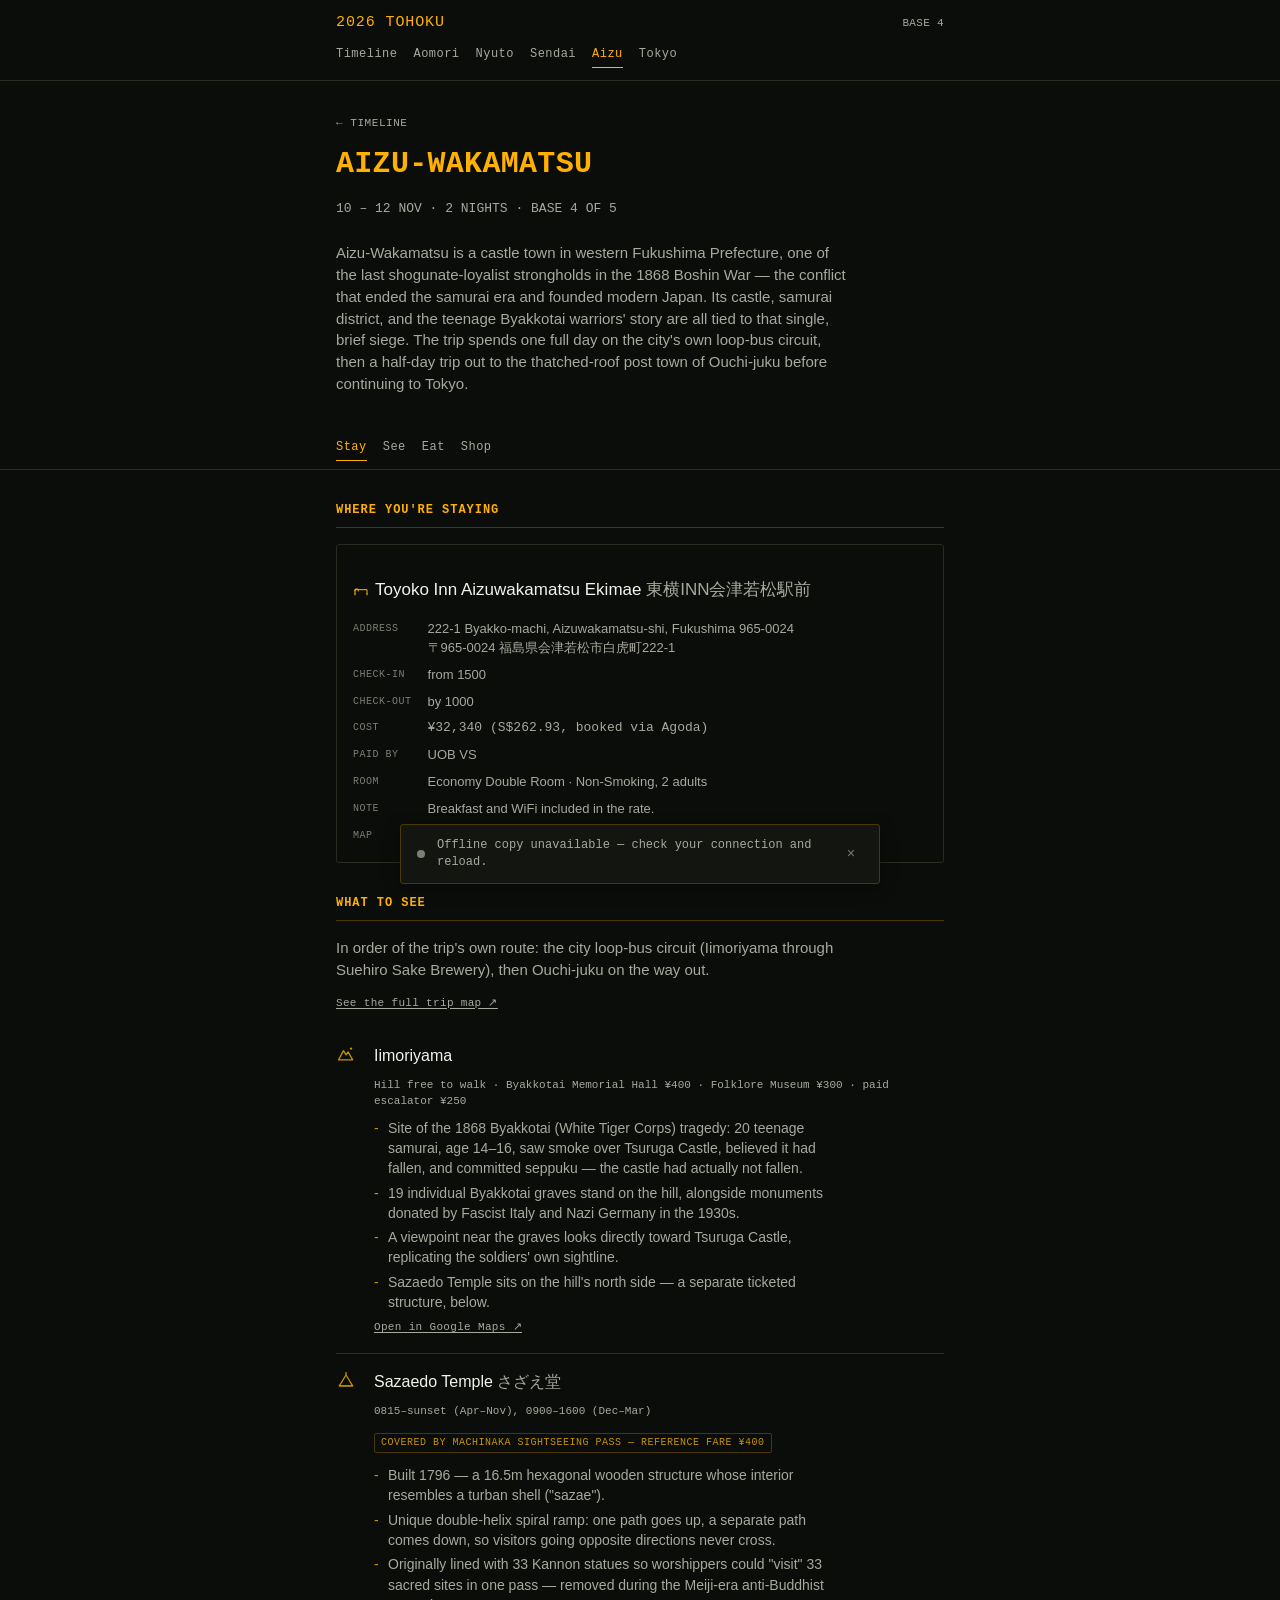
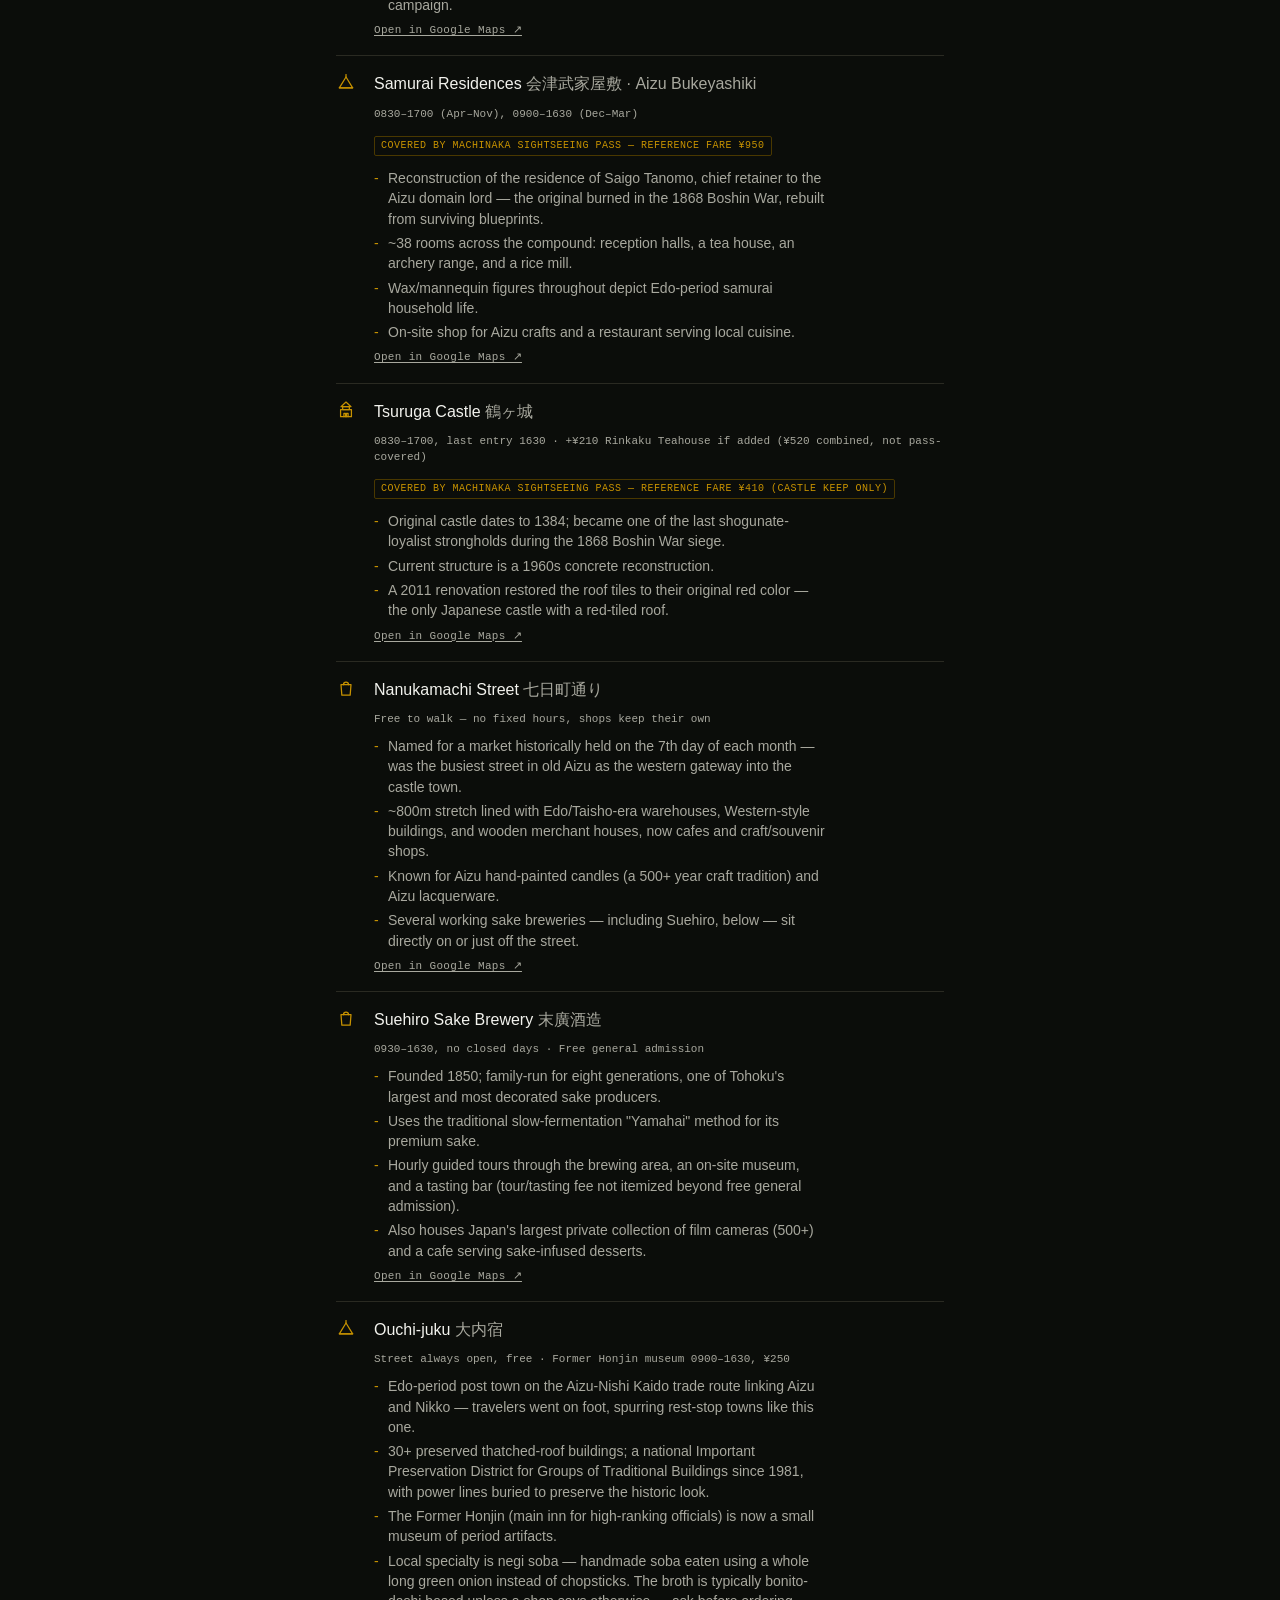
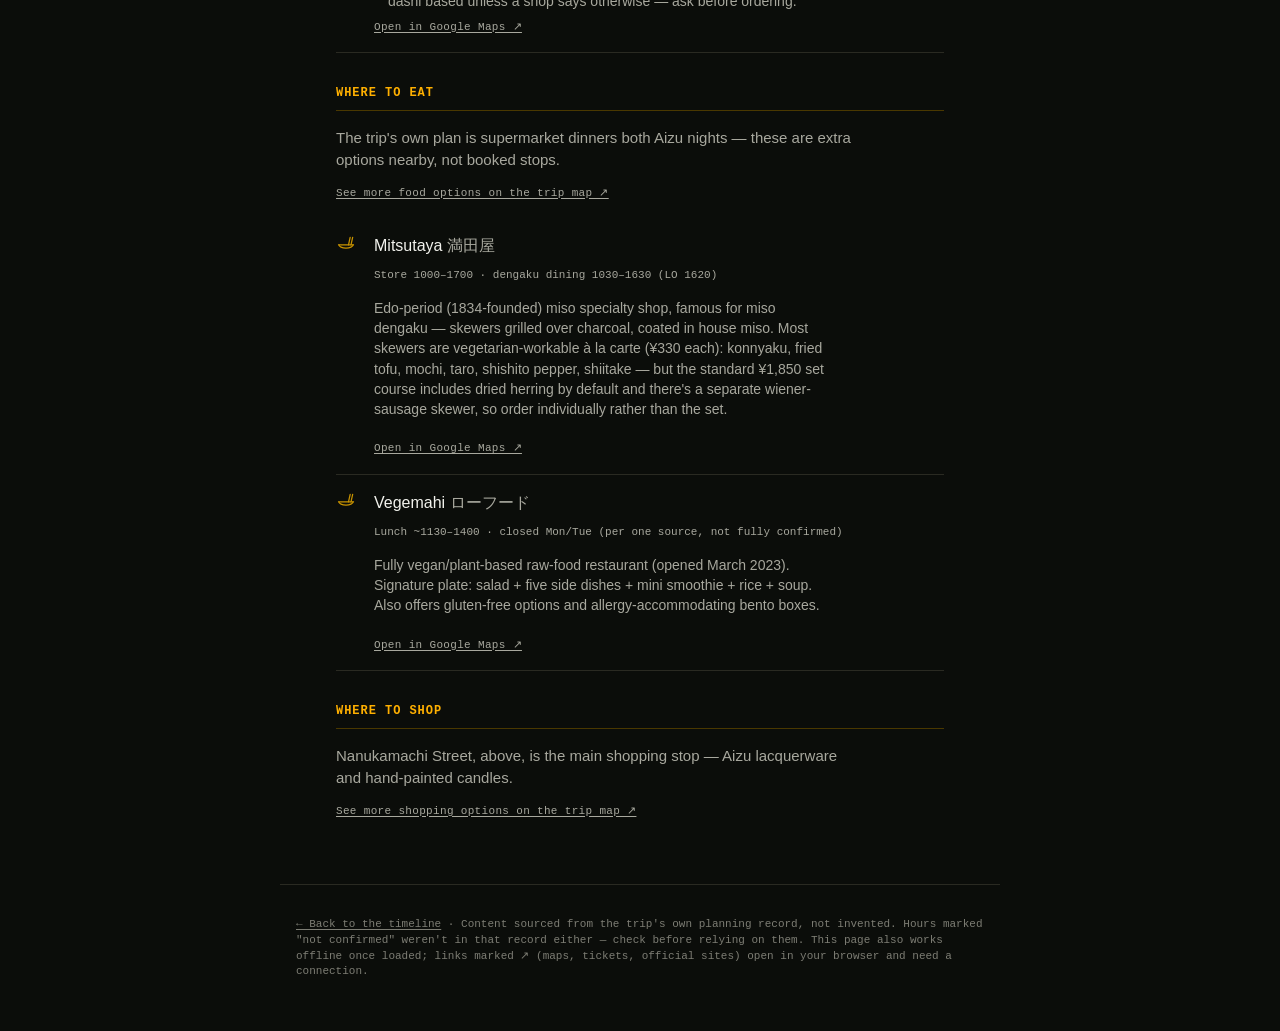
==== aizu.html @ 248606d0 "Fix top nav sitting under the iOS status bar in installed standalone mode Adds env(safe-area-inset-t" ====
<!doctype html><html lang="en"><head><meta charset="utf-8"><meta name="viewport" content="width=device-width,initial-scale=1,viewport-fit=cover"><title>Aizu-Wakamatsu — 2026 Tohoku</title><meta name="theme-color" content="#0b0d0a"><link rel="icon" href="favicon.ico" sizes="any"><link rel="icon" type="image/png" sizes="16x16" href="icons/favicon-16.png"><link rel="icon" type="image/png" sizes="32x32" href="icons/favicon-32.png"><link rel="icon" type="image/png" sizes="48x48" href="icons/favicon-48.png"><link rel="apple-touch-icon" sizes="180x180" href="icons/apple-touch-icon.png"><link rel="manifest" href="manifest.webmanifest"><meta name="apple-mobile-web-app-capable" content="yes"><meta name="apple-mobile-web-app-status-bar-style" content="black-translucent"><meta name="apple-mobile-web-app-title" content="Tohoku 2026"><meta name="mobile-web-app-capable" content="yes"><link rel="stylesheet" href="styles.css"></head><body class="page-ref"><svg style="display:none" aria-hidden="true"><symbol id="i-hotel" viewBox="0 0 24 24" fill="none" stroke="currentColor" stroke-width="1.5" stroke-linecap="round" stroke-linejoin="round"><path d="M3 19v-6h18v6"/><path d="M3 15v-2a1 1 0 0 1 1-1h3a1 1 0 0 1 1 1v2"/><path d="M3 21v-2M21 21v-2"/></symbol><symbol id="i-food" viewBox="0 0 24 24" fill="none" stroke="currentColor" stroke-width="1.5" stroke-linecap="round" stroke-linejoin="round"><path d="M3.5 13a8.5 4 0 0 0 17 0"/><path d="M3 13h18"/><path d="M17 4 15 13M20 4 18 13"/></symbol><symbol id="i-site" viewBox="0 0 24 24" fill="none" stroke="currentColor" stroke-width="1.5" stroke-linecap="round" stroke-linejoin="round"><path d="M4 19 12 6l8 13Z"/><path d="M4 19h16"/><path d="M12 6V3"/></symbol><symbol id="i-castle" viewBox="0 0 24 24" fill="none" stroke="currentColor" stroke-width="1.5" stroke-linecap="round" stroke-linejoin="round"><path d="M12 2.5 18 8H6Z"/><path d="M8 8h8v3.5H8Z"/><path d="M5.5 11.5h13V20h-13Z"/><path d="M9.5 20v-4h2v4M12.5 20v-4h2v4"/></symbol><symbol id="i-shop" viewBox="0 0 24 24" fill="none" stroke="currentColor" stroke-width="1.5" stroke-linecap="round" stroke-linejoin="round"><path d="M6 8h12l-1 12.5H7Z"/><path d="M9 8a3 3 0 0 1 6 0"/></symbol><symbol id="i-hike" viewBox="0 0 24 24" fill="none" stroke="currentColor" stroke-width="1.5" stroke-linecap="round" stroke-linejoin="round"><circle cx="18" cy="5.5" r="1.4" fill="currentColor" stroke="none"/><path d="M3 19 9 8l3 5 2.5-3.5L20 19Z"/></symbol></svg><header class="masthead"><div class="masthead__row"><a href="index.html" class="masthead__title">2026 Tohoku</a> <span class="masthead__meta">BASE 4</span></div><nav class="masthead__nav" aria-label="Destinations"><a href="index.html">Timeline</a> <a href="aomori.html">Aomori</a> <a href="nyuto.html">Nyuto</a> <a href="sendai.html">Sendai</a> <a href="aizu.html" aria-current="page">Aizu</a> <a href="tokyo.html">Tokyo</a></nav></header><main class="ref"><p class="ref__eyebrow"><a href="index.html">← Timeline</a></p><h1>Aizu-Wakamatsu</h1><p class="ref__sub">10 – 12 NOV · 2 NIGHTS · BASE 4 OF 5</p><p class="ref__intro">Aizu-Wakamatsu is a castle town in western Fukushima Prefecture, one of the last shogunate-loyalist strongholds in the 1868 Boshin War — the conflict that ended the samurai era and founded modern Japan. Its castle, samurai district, and the teenage Byakkotai warriors' story are all tied to that single, brief siege. The trip spends one full day on the city's own loop-bus circuit, then a half-day trip out to the thatched-roof post town of Ouchi-juku before continuing to Tokyo.</p><nav class="subnav" aria-label="Sections"><a href="#stay">Stay</a> <a href="#see">See</a> <a href="#eat">Eat</a> <a href="#shop">Shop</a></nav><h2 class="section-label" id="stay">Where you're staying</h2><div class="stay"><p class="stay__name"><svg class="row__icon" style="width:16px;height:16px;vertical-align:-2px;margin-right:6px;color:var(--amber)"><use href="#i-hotel"/></svg>Toyoko Inn Aizuwakamatsu Ekimae <span style="color:var(--paper-dim);font-weight:400">東横INN会津若松駅前</span></p><dl><dt>Address</dt><dd>222-1 Byakko-machi, Aizuwakamatsu-shi, Fukushima 965-0024<br>〒965-0024 福島県会津若松市白虎町222-1</dd><dt>Check-in</dt><dd>from 1500</dd><dt>Check-out</dt><dd>by 1000</dd><dt>Cost</dt><dd class="stay__cost">¥32,340 <span style="color:var(--paper-dim)">(S$262.93, booked via Agoda)</span></dd><dt>Paid by</dt><dd>UOB VS</dd><dt>Room</dt><dd>Economy Double Room · Non-Smoking, 2 adults</dd><dt>Note</dt><dd>Breakfast and WiFi included in the rate.</dd><dt>Map</dt><dd><a class="place__map" href="https://www.google.com/maps/search/?api=1&query=Toyoko+Inn+Aizuwakamatsu+Ekimae" target="_blank" rel="noopener" style="margin-top:0">Open in Google Maps ↗</a></dd></dl></div><h2 class="section-label" id="see">What to see</h2><p class="ref__intro" style="margin-bottom:var(--space-2)">In order of the trip's own route: the city loop-bus circuit (Iimoriyama through Suehiro Sake Brewery), then Ouchi-juku on the way out.</p><a class="section-map-link" href="https://www.google.com/maps/d/edit?mid=1ZMRF5dMRoMmZC4AqGXF9uyO9KPdyumE&usp=sharing" target="_blank" rel="noopener">See the full trip map ↗</a><div class="place" id="iimoriyama"><svg class="place__icon"><use href="#i-hike"/></svg><div><p class="place__name">Iimoriyama</p><p class="place__meta">Hill free to walk · Byakkotai Memorial Hall ¥400 · Folklore Museum ¥300 · paid escalator ¥250</p><div class="place__desc"><ul><li>Site of the 1868 Byakkotai (White Tiger Corps) tragedy: 20 teenage samurai, age 14–16, saw smoke over Tsuruga Castle, believed it had fallen, and committed seppuku — the castle had actually not fallen.</li><li>19 individual Byakkotai graves stand on the hill, alongside monuments donated by Fascist Italy and Nazi Germany in the 1930s.</li><li>A viewpoint near the graves looks directly toward Tsuruga Castle, replicating the soldiers' own sightline.</li><li>Sazaedo Temple sits on the hill's north side — a separate ticketed structure, below.</li></ul></div><a class="place__map" href="https://www.google.com/maps/search/?api=1&query=Iimoriyama+Aizuwakamatsu" target="_blank" rel="noopener">Open in Google Maps ↗</a></div></div><div class="place" id="sazaedo-temple"><svg class="place__icon"><use href="#i-site"/></svg><div><p class="place__name">Sazaedo Temple <span style="color:var(--paper-dim);font-weight:400">さざえ堂</span></p><p class="place__meta">0815–sunset (Apr–Nov), 0900–1600 (Dec–Mar)</p><p class="flag flag--outline">covered by MACHINAKA Sightseeing pass — reference fare ¥400</p><div class="place__desc"><ul><li>Built 1796 — a 16.5m hexagonal wooden structure whose interior resembles a turban shell ("sazae").</li><li>Unique double-helix spiral ramp: one path goes up, a separate path comes down, so visitors going opposite directions never cross.</li><li>Originally lined with 33 Kannon statues so worshippers could "visit" 33 sacred sites in one pass — removed during the Meiji-era anti-Buddhist campaign.</li></ul></div><a class="place__map" href="https://www.google.com/maps/search/?api=1&query=Sazaedo+Temple+Aizuwakamatsu" target="_blank" rel="noopener">Open in Google Maps ↗</a></div></div><div class="place" id="samurai-residences-bukeyashiki"><svg class="place__icon"><use href="#i-site"/></svg><div><p class="place__name">Samurai Residences <span style="color:var(--paper-dim);font-weight:400">会津武家屋敷 · Aizu Bukeyashiki</span></p><p class="place__meta">0830–1700 (Apr–Nov), 0900–1630 (Dec–Mar)</p><p class="flag flag--outline">covered by MACHINAKA Sightseeing pass — reference fare ¥950</p><div class="place__desc"><ul><li>Reconstruction of the residence of Saigo Tanomo, chief retainer to the Aizu domain lord — the original burned in the 1868 Boshin War, rebuilt from surviving blueprints.</li><li>~38 rooms across the compound: reception halls, a tea house, an archery range, and a rice mill.</li><li>Wax/mannequin figures throughout depict Edo-period samurai household life.</li><li>On-site shop for Aizu crafts and a restaurant serving local cuisine.</li></ul></div><a class="place__map" href="https://www.google.com/maps/search/?api=1&query=Aizu+Bukeyashiki" target="_blank" rel="noopener">Open in Google Maps ↗</a></div></div><div class="place" id="tsuruga-castle"><svg class="place__icon"><use href="#i-castle"/></svg><div><p class="place__name">Tsuruga Castle <span style="color:var(--paper-dim);font-weight:400">鶴ヶ城</span></p><p class="place__meta">0830–1700, last entry 1630 · +¥210 Rinkaku Teahouse if added (¥520 combined, not pass-covered)</p><p class="flag flag--outline">covered by MACHINAKA Sightseeing pass — reference fare ¥410 (castle keep only)</p><div class="place__desc"><ul><li>Original castle dates to 1384; became one of the last shogunate-loyalist strongholds during the 1868 Boshin War siege.</li><li>Current structure is a 1960s concrete reconstruction.</li><li>A 2011 renovation restored the roof tiles to their original red color — the only Japanese castle with a red-tiled roof.</li></ul></div><a class="place__map" href="https://www.google.com/maps/search/?api=1&query=Tsuruga+Castle" target="_blank" rel="noopener">Open in Google Maps ↗</a></div></div><div class="place" id="nanukamachi-street"><svg class="place__icon"><use href="#i-shop"/></svg><div><p class="place__name">Nanukamachi Street <span style="color:var(--paper-dim);font-weight:400">七日町通り</span></p><p class="place__meta">Free to walk — no fixed hours, shops keep their own</p><div class="place__desc"><ul><li>Named for a market historically held on the 7th day of each month — was the busiest street in old Aizu as the western gateway into the castle town.</li><li>~800m stretch lined with Edo/Taisho-era warehouses, Western-style buildings, and wooden merchant houses, now cafes and craft/souvenir shops.</li><li>Known for Aizu hand-painted candles (a 500+ year craft tradition) and Aizu lacquerware.</li><li>Several working sake breweries — including Suehiro, below — sit directly on or just off the street.</li></ul></div><a class="place__map" href="https://www.google.com/maps/search/?api=1&query=Nanukamachi+Street+Aizuwakamatsu" target="_blank" rel="noopener">Open in Google Maps ↗</a></div></div><div class="place" id="suehiro-sake-brewery"><svg class="place__icon"><use href="#i-shop"/></svg><div><p class="place__name">Suehiro Sake Brewery <span style="color:var(--paper-dim);font-weight:400">末廣酒造</span></p><p class="place__meta">0930–1630, no closed days · Free general admission</p><div class="place__desc"><ul><li>Founded 1850; family-run for eight generations, one of Tohoku's largest and most decorated sake producers.</li><li>Uses the traditional slow-fermentation "Yamahai" method for its premium sake.</li><li>Hourly guided tours through the brewing area, an on-site museum, and a tasting bar (tour/tasting fee not itemized beyond free general admission).</li><li>Also houses Japan's largest private collection of film cameras (500+) and a cafe serving sake-infused desserts.</li></ul></div><a class="place__map" href="https://www.google.com/maps/search/?api=1&query=Suehiro+Sake+Brewery+Aizuwakamatsu" target="_blank" rel="noopener">Open in Google Maps ↗</a></div></div><div class="place" id="ouchi-juku"><svg class="place__icon"><use href="#i-site"/></svg><div><p class="place__name">Ouchi-juku <span style="color:var(--paper-dim);font-weight:400">大内宿</span></p><p class="place__meta">Street always open, free · Former Honjin museum 0900–1630, ¥250</p><div class="place__desc"><ul><li>Edo-period post town on the Aizu-Nishi Kaido trade route linking Aizu and Nikko — travelers went on foot, spurring rest-stop towns like this one.</li><li>30+ preserved thatched-roof buildings; a national Important Preservation District for Groups of Traditional Buildings since 1981, with power lines buried to preserve the historic look.</li><li>The Former Honjin (main inn for high-ranking officials) is now a small museum of period artifacts.</li><li>Local specialty is negi soba — handmade soba eaten using a whole long green onion instead of chopsticks. The broth is typically bonito-dashi based unless a shop says otherwise — ask before ordering.</li></ul></div><a class="place__map" href="https://www.google.com/maps/search/?api=1&query=Ouchi-juku" target="_blank" rel="noopener">Open in Google Maps ↗</a></div></div><h2 class="section-label" id="eat">Where to eat</h2><p class="ref__intro" style="margin-bottom:var(--space-2)">The trip's own plan is supermarket dinners both Aizu nights — these are extra options nearby, not booked stops.</p><a class="section-map-link" href="https://www.google.com/maps/d/edit?mid=1ZMRF5dMRoMmZC4AqGXF9uyO9KPdyumE&usp=sharing" target="_blank" rel="noopener">See more food options on the trip map ↗</a><div class="place"><svg class="place__icon"><use href="#i-food"/></svg><div><p class="place__name">Mitsutaya <span style="color:var(--paper-dim);font-weight:400">満田屋</span></p><p class="place__meta">Store 1000–1700 · dengaku dining 1030–1630 (LO 1620)</p><p class="place__desc">Edo-period (1834-founded) miso specialty shop, famous for miso dengaku — skewers grilled over charcoal, coated in house miso. Most skewers are vegetarian-workable à la carte (¥330 each): konnyaku, fried tofu, mochi, taro, shishito pepper, shiitake — but the standard ¥1,850 set course includes dried herring by default and there's a separate wiener-sausage skewer, so order individually rather than the set.</p><a class="place__map" href="https://www.google.com/maps/search/?api=1&query=Mitsutaya+Aizuwakamatsu" target="_blank" rel="noopener">Open in Google Maps ↗</a></div></div><div class="place"><svg class="place__icon"><use href="#i-food"/></svg><div><p class="place__name">Vegemahi <span style="color:var(--paper-dim);font-weight:400">ローフード</span></p><p class="place__meta">Lunch ~1130–1400 · closed Mon/Tue (per one source, not fully confirmed)</p><p class="place__desc">Fully vegan/plant-based raw-food restaurant (opened March 2023). Signature plate: salad + five side dishes + mini smoothie + rice + soup. Also offers gluten-free options and allergy-accommodating bento boxes.</p><a class="place__map" href="https://www.google.com/maps/search/?api=1&query=Vegemahi+Aizuwakamatsu" target="_blank" rel="noopener">Open in Google Maps ↗</a></div></div><h2 class="section-label" id="shop">Where to shop</h2><p class="ref__intro" style="margin-bottom:var(--space-2)">Nanukamachi Street, above, is the main shopping stop — Aizu lacquerware and hand-painted candles.</p><a class="section-map-link" href="https://www.google.com/maps/d/edit?mid=1ZMRF5dMRoMmZC4AqGXF9uyO9KPdyumE&usp=sharing" target="_blank" rel="noopener">See more shopping options on the trip map ↗</a></main><footer class="foot"><a href="index.html">← Back to the timeline</a> · Content sourced from the trip's own planning record, not invented. Hours marked "not confirmed" weren't in that record either — check before relying on them. This page also works offline once loaded; links marked ↗ (maps, tickets, official sites) open in your browser and need a connection.</footer><script>!function(){var e=document.querySelector(".subnav");if(e){var t=Array.prototype.slice.call(e.querySelectorAll("a")),r=t.map(function(e){return document.getElementById(e.getAttribute("href").slice(1))}).filter(Boolean);r.length&&(window.addEventListener("scroll",n,{passive:!0}),window.addEventListener("resize",n),n())}function n(){!function(r){e.querySelectorAll("a[aria-current]").forEach(function(e){e.removeAttribute("aria-current")});for(var n=0;n<t.length;n++)if(t[n].getAttribute("href").slice(1)===r){t[n].setAttribute("aria-current","true");break}}(function(){if(window.innerHeight+window.scrollY>=document.documentElement.scrollHeight-2)return r[r.length-1].id;for(var t=e.getBoundingClientRect().bottom,n=r[0],i=0;i<r.length;i++)r[i].getBoundingClientRect().top<=t&&(n=r[i]);return n.id}())}}()</script><script src="pwa.js" defer></script></body></html>
---- styles.css ----
@font-face{font-family:"Departure Mono";src:url("fonts/DepartureMono-Regular.woff2") format("woff2");font-weight:400;font-style:normal;font-display:swap}:root{--bg:#0b0d0a;--bg-raised:#121510;--amber:#ffb000;--amber-dim:#c79200;--amber-faint:#4a3800;--paper:#f2f2ed;--paper-dim:#a8a89e;--paper-faint:#7d7d74;--line:#2a2a22;--focus:#ffd166;--mono:"Departure Mono",ui-monospace,"SF Mono","Cascadia Mono",monospace;--sans:-apple-system,BlinkMacSystemFont,"Segoe UI",Roboto,"Helvetica Neue",Arial,sans-serif;--space-1:4px;--space-2:8px;--space-3:12px;--space-4:16px;--space-5:24px;--space-6:32px;--space-7:48px;--radius:3px;--tap-min:44px;--content-max:720px;color-scheme:dark}body.page-ref{--content-max:640px}*{box-sizing:border-box}html{-webkit-text-size-adjust:100%}body{margin:0;background:var(--bg);color:var(--paper);font-family:var(--sans);font-size:16px;line-height:1.45;-webkit-font-smoothing:antialiased;min-height:100vh}::selection{background:var(--amber);color:var(--bg)}::-webkit-scrollbar{width:10px;height:10px}::-webkit-scrollbar-track{background:var(--bg)}::-webkit-scrollbar-thumb{background:var(--amber-faint);border-radius:5px}::-webkit-scrollbar-thumb:hover{background:var(--amber-dim)}a{color:inherit}:focus-visible{outline:2px solid var(--focus);outline-offset:2px;border-radius:2px}button{font:inherit;color:inherit;background:0 0;border:none;cursor:pointer}.masthead{position:sticky;top:0;z-index:30;background:var(--bg);border-bottom:1px solid var(--line);padding-top:env(safe-area-inset-top,0)}.masthead__row{display:flex;align-items:baseline;justify-content:space-between;gap:var(--space-3);max-width:var(--content-max);margin:0 auto;padding:var(--space-3) var(--space-4) var(--space-2)}.masthead__title{font-family:var(--mono);font-size:15px;letter-spacing:.06em;color:var(--amber);text-transform:uppercase;text-decoration:none;white-space:nowrap}.masthead__meta{font-family:var(--mono);font-size:11px;color:var(--paper-dim);letter-spacing:.03em;white-space:nowrap}.masthead__nav{display:flex;gap:var(--space-4);max-width:var(--content-max);margin:0 auto;padding:0 var(--space-4) var(--space-3);font-family:var(--mono);font-size:12px;letter-spacing:.04em}.masthead__nav a{color:var(--paper-dim);text-decoration:none;padding:var(--space-1) 0;border-bottom:1px solid transparent}.masthead__nav a[aria-current=page]{color:var(--amber);border-bottom-color:var(--amber)}.masthead__nav a[aria-disabled=true]{color:var(--paper-faint);pointer-events:none;cursor:default}.rail-wrap{position:sticky;top:calc(82px + env(safe-area-inset-top,0px));z-index:25;background:var(--bg);border-bottom:1px solid var(--line)}.rail{display:flex;overflow-x:auto;scroll-snap-type:x proximity;-webkit-overflow-scrolling:touch;padding:var(--space-2) var(--space-3);gap:var(--space-2);scrollbar-width:thin}.rail__tile{scroll-snap-align:center;flex:0 0 auto;min-width:var(--tap-min);min-height:var(--tap-min);padding:var(--space-2) var(--space-2);border:1px solid var(--amber-faint);border-radius:var(--radius);background:0 0;font-family:var(--mono);text-align:center;color:var(--paper-dim);display:flex;flex-direction:column;align-items:center;justify-content:center;gap:2px;transition:background-color 120ms,color 120ms,border-color 120ms}.rail__tile .dow{font-size:10px;letter-spacing:.08em;text-transform:uppercase;opacity:.85}.rail__tile .dom{font-size:16px;font-weight:400}.rail__tile[aria-pressed=true]{background:var(--amber);color:var(--bg);border-color:var(--amber)}.rail__tile[data-today=true]:not([aria-pressed=true]){border-color:var(--amber);color:var(--amber)}.rail__tile[data-today=true]:not([aria-pressed=true])::after{content:"";width:4px;height:4px;border-radius:50%;background:var(--amber);margin-top:2px}.board{max-width:720px;margin:0 auto;padding:0 0 var(--space-7)}.day-section{padding:var(--space-4) var(--space-4) var(--space-6);border-bottom:1px dashed var(--line);scroll-margin-top:calc(160px + env(safe-area-inset-top,0px))}.day-section:last-child{border-bottom:none}.day-section[hidden]{display:none}.day-header{display:flex;align-items:baseline;justify-content:space-between;gap:var(--space-3);margin-bottom:var(--space-2)}.day-header__date{font-family:var(--mono);font-size:22px;color:var(--amber);letter-spacing:.02em}.day-header__base{font-family:var(--mono);font-size:12px;color:var(--paper-dim);text-align:right;letter-spacing:.02em}.day-header__base a{color:var(--paper-dim);text-decoration:underline;text-underline-offset:2px}.day-header__base a:hover{color:var(--amber)}.day-sun{display:flex;align-items:center;gap:5px;font-family:var(--mono);font-size:11px;color:var(--paper-faint);margin-bottom:var(--space-3);letter-spacing:.03em}.day-sun svg{width:12px;height:12px;flex:none;color:var(--paper-faint)}.flag svg{width:11px;height:11px;vertical-align:-1px;margin-right:3px}.timeline{border-top:1px solid var(--line)}.row{border-bottom:1px solid var(--line)}.row>summary,.row__line{display:grid;grid-template-columns:74px 1fr auto;column-gap:var(--space-3);row-gap:4px;align-items:start;padding:var(--space-3) var(--space-1);min-height:var(--tap-min);cursor:pointer;list-style:none}.row>summary{position:relative;padding-right:22px}.row__line{cursor:default}.row>summary::-webkit-details-marker{display:none}.row>summary::marker{content:""}.row__time{grid-row:1;grid-column:1;font-family:var(--mono);font-size:13px;color:var(--amber);white-space:nowrap;padding-top:2px}.row__time small{display:block;color:var(--paper-faint);font-size:11px}.row__body{display:contents}.row__activity{grid-row:1;grid-column:2;display:block;min-width:0;font-size:15px;color:var(--paper);line-height:1.35;overflow-wrap:break-word;word-break:break-word;hyphens:auto}.row__sub{font-size:12px;color:var(--paper-dim);margin-top:2px;overflow-wrap:break-word}.row__icon{width:15px;height:15px;margin-right:6px;vertical-align:-3px;color:var(--amber-dim);flex:none}.transit{display:contents}.transit__name{grid-row:1;grid-column:2;min-width:0;font-size:15px;color:var(--paper)}.transit__meta,.transit__pass{grid-column:2/-1;min-width:0}.transit__line{display:flex;align-items:flex-start;gap:7px;line-height:1.35}.transit__line svg{width:13px;height:13px;flex:none;margin-top:3px;color:var(--amber-dim)}.transit__name svg{width:15px;height:15px;margin-top:1px;color:var(--amber-dim)}.transit__pass .flag{margin:0}.transit__meta{font-size:13px;color:var(--paper-dim)}.transit__label{color:var(--paper-faint)}.sr-only{position:absolute;width:1px;height:1px;padding:0;margin:-1px;overflow:hidden;clip:rect(0,0,0,0);white-space:nowrap;border:0}.row__cost{grid-row:1;font-family:var(--mono);font-size:12px;color:var(--amber-dim);text-align:right;white-space:nowrap;padding-top:2px}.row__cost .sgd{display:block;color:var(--paper-faint);font-size:10px}.row__chev{display:none}.row>summary .row__chev{display:block;position:absolute;top:15px;right:2px;margin:0;color:var(--paper-faint);font-family:var(--mono);font-size:11px;transform:rotate(0);transition:transform 140ms}.row[open]>summary .row__chev{transform:rotate(90deg);color:var(--amber)}.row__detail{padding:0 var(--space-1) var(--space-3) 86px;font-size:13px;color:var(--paper-dim);line-height:1.5}.row__detail p{margin:0 0 var(--space-2)}.row__detail p:last-child{margin-bottom:0}.row__detail a{color:var(--paper-dim);text-decoration:underline;text-underline-offset:2px;word-break:break-word}.row__detail a:hover{color:var(--amber)}.row__detail ul{margin:0 0 var(--space-2);padding:0;list-style:none}.row__detail ul:last-child{margin-bottom:0}.row__detail li{position:relative;padding-left:14px;margin-bottom:4px}.row__detail li:last-child{margin-bottom:0}.row__detail li::before{content:"-";position:absolute;left:0;color:var(--amber-dim)}.row--muted .row__activity{color:var(--paper-faint);font-size:13px}.row--muted .row__line,.row--muted>summary{min-height:36px;padding-top:var(--space-2);padding-bottom:var(--space-2)}.flag{display:inline-block;font-family:var(--mono);font-size:10px;letter-spacing:.05em;text-transform:uppercase;padding:2px 6px;border-radius:2px;background:var(--amber);color:var(--bg);margin:var(--space-1) 0}.flag--outline{background:0 0;color:var(--amber-dim);border:1px solid var(--amber-faint)}.day-pending{padding:var(--space-6) var(--space-4);text-align:center;color:var(--paper-faint);font-family:var(--mono);font-size:12px;border:1px dashed var(--line);border-radius:var(--radius)}.day-pending strong{color:var(--paper-dim);display:block;margin-bottom:var(--space-2);font-size:13px}.ref{max-width:640px;margin:0 auto;padding:var(--space-5) var(--space-4) var(--space-7)}.ref__eyebrow{font-family:var(--mono);font-size:11px;color:var(--paper-dim);letter-spacing:.05em;text-transform:uppercase}.ref__eyebrow a{color:var(--paper-dim);text-decoration:none}.ref__eyebrow a:hover{color:var(--amber)}.ref h1{font-family:var(--mono);font-size:30px;color:var(--amber);letter-spacing:.01em;margin:var(--space-1) 0 var(--space-1);text-transform:uppercase}.ref__sub{font-family:var(--mono);font-size:13px;color:var(--paper-dim);margin-bottom:var(--space-5)}.ref__intro{font-size:15px;color:var(--paper-dim);max-width:62ch;margin-bottom:var(--space-6)}.section-label{font-family:var(--mono);font-size:12px;letter-spacing:.08em;text-transform:uppercase;color:var(--amber);border-bottom:1px solid var(--amber-faint);padding-bottom:var(--space-2);margin:var(--space-6) 0 var(--space-4);scroll-margin-top:calc(130px + env(safe-area-inset-top,0px))}.subnav{position:sticky;top:calc(82px + env(safe-area-inset-top,0px));z-index:20;width:100vw;margin-left:calc(-50vw + 50%);display:flex;gap:var(--space-4);background:var(--bg);border-bottom:1px solid var(--line);padding:var(--space-2) calc(max(0px,(100vw - var(--content-max))/ 2) + var(--space-4));font-family:var(--mono);font-size:12px;letter-spacing:.04em}.subnav a{color:var(--paper-dim);text-decoration:none;padding:var(--space-1) 0;border-bottom:1px solid transparent}.subnav a:hover{color:var(--amber)}.subnav a[aria-current=true]{color:var(--amber);border-bottom-color:var(--amber)}.stay{border:1px solid var(--line);border-radius:var(--radius);padding:var(--space-4);margin-bottom:var(--space-3)}.stay dl{display:grid;grid-template-columns:auto 1fr;gap:var(--space-2) var(--space-4);margin:var(--space-3) 0 0;font-size:13px}.stay dt{font-family:var(--mono);color:var(--paper-faint);text-transform:uppercase;font-size:10px;letter-spacing:.05em;padding-top:2px}.stay dd{margin:0;color:var(--paper-dim)}.stay__name{font-size:17px;color:var(--paper)}.stay__cost{font-family:var(--mono);color:var(--amber)}.place{display:grid;grid-template-columns:26px 1fr;gap:var(--space-3);padding:var(--space-4) 0;border-bottom:1px solid var(--line);scroll-margin-top:calc(130px + env(safe-area-inset-top,0px))}.place:last-child{border-bottom:none}.place__icon{width:20px;height:20px;color:var(--amber-dim)}.place__name{font-size:16px;color:var(--paper);margin:0 0 2px}.place__meta{font-family:var(--mono);font-size:11px;color:var(--paper-dim);margin-bottom:var(--space-2)}.place__desc{font-size:14px;color:var(--paper-dim);max-width:58ch}.place__desc--unconfirmed{color:var(--paper-faint);font-style:italic}.place__desc ul{margin:var(--space-2) 0 0;padding:0;list-style:none;max-width:58ch}.place__desc li{position:relative;padding-left:14px;margin-bottom:4px;font-size:14px;color:var(--paper-dim)}.place__desc li:last-child{margin-bottom:0}.place__desc li::before{content:"-";position:absolute;left:0;color:var(--amber-dim)}.place__map{display:inline-block;margin-top:var(--space-2);margin-right:var(--space-3);font-family:var(--mono);font-size:11px;letter-spacing:.03em;color:var(--paper-dim);text-decoration:underline;text-underline-offset:2px}.place__map:hover{color:var(--amber)}.section-map-link{display:inline-block;margin:0 0 var(--space-4);font-family:var(--mono);font-size:11px;letter-spacing:.03em;color:var(--paper-dim);text-decoration:underline;text-underline-offset:2px}.section-map-link:hover{color:var(--amber)}footer.foot{max-width:720px;margin:0 auto;padding:var(--space-6) var(--space-4) var(--space-7);font-family:var(--mono);font-size:11px;color:var(--paper-faint);border-top:1px solid var(--line)}footer.foot a{color:var(--paper-faint);text-decoration:underline;text-underline-offset:2px}footer.foot a:hover{color:var(--amber)}.offline-toast{position:fixed;left:var(--space-4);right:var(--space-4);bottom:var(--space-4);z-index:100;margin:0 auto;max-width:480px;display:flex;align-items:center;gap:var(--space-3);background:var(--bg-raised);border:1px solid var(--amber-faint);border-radius:var(--radius);padding:var(--space-3) var(--space-4);font-family:var(--mono);font-size:12px;color:var(--paper-dim);box-shadow:0 4px 16px rgba(0,0,0,.4);transform:translateY(0);transition:opacity .2s,transform .2s}.offline-toast[hidden]{display:flex!important;opacity:0;transform:translateY(8px);pointer-events:none}.offline-toast__dot{flex:none;width:8px;height:8px;border-radius:50%;background:var(--amber-dim)}.offline-toast[data-state=ready] .offline-toast__dot{background:var(--amber)}.offline-toast[data-state=error] .offline-toast__dot{background:var(--paper-faint)}.offline-toast__msg{flex:1;line-height:1.4}.offline-toast__msg strong{color:var(--paper);font-weight:400}.offline-toast__close{flex:none;font-family:var(--mono);font-size:14px;color:var(--paper-faint);padding:var(--space-1);min-width:24px;min-height:24px}.offline-toast__close:hover{color:var(--amber)}@media (prefers-reduced-motion:no-preference){.row__detail{animation:160ms ease-out reveal}@keyframes reveal{from{opacity:0;transform:translateY(-2px)}to{opacity:1;transform:translateY(0)}}}@media (prefers-reduced-motion:reduce){*{animation-duration:0s!important;transition-duration:0s!important}}@media (max-width:360px){.row>summary,.row__line{grid-template-columns:62px 1fr auto;column-gap:var(--space-2);row-gap:4px}.row__detail{padding-left:70px}.ref h1{font-size:26px}}@media (min-width:720px){.rail{padding-left:var(--space-5);padding-right:var(--space-5)}}
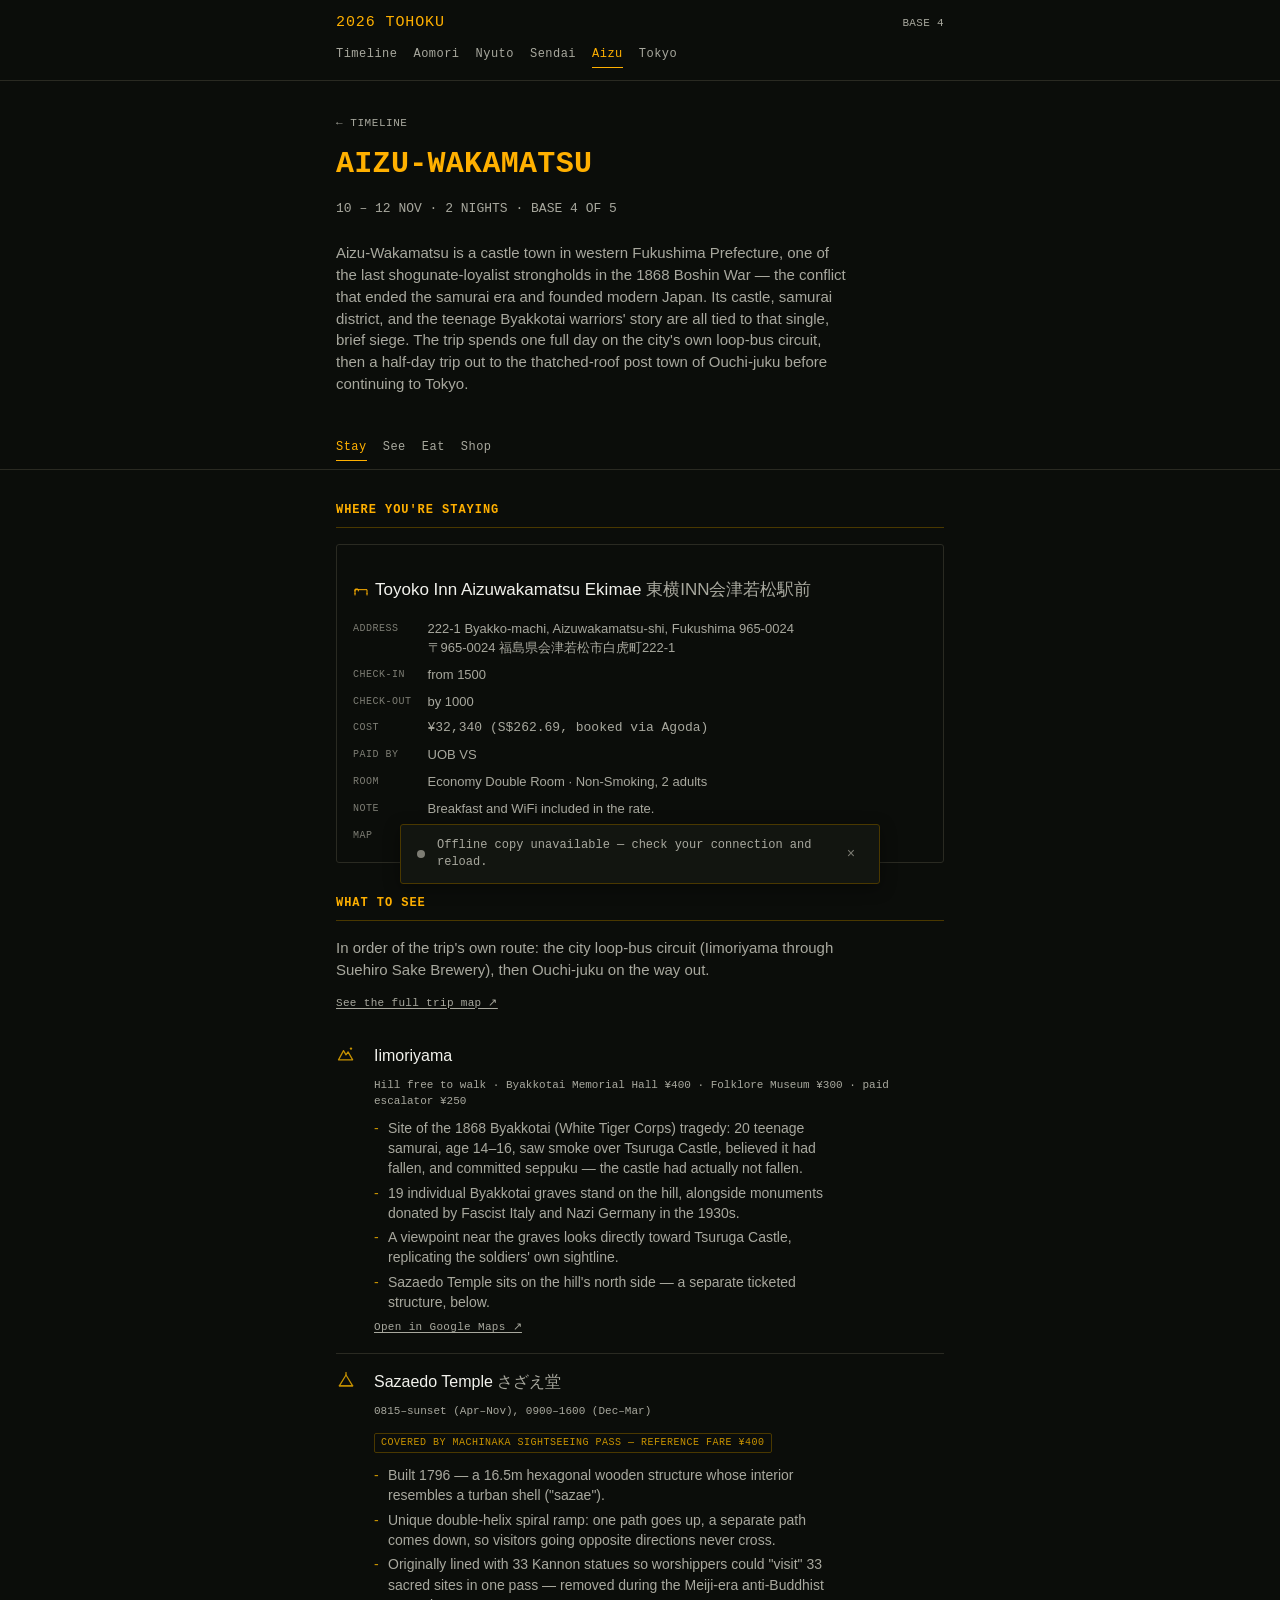
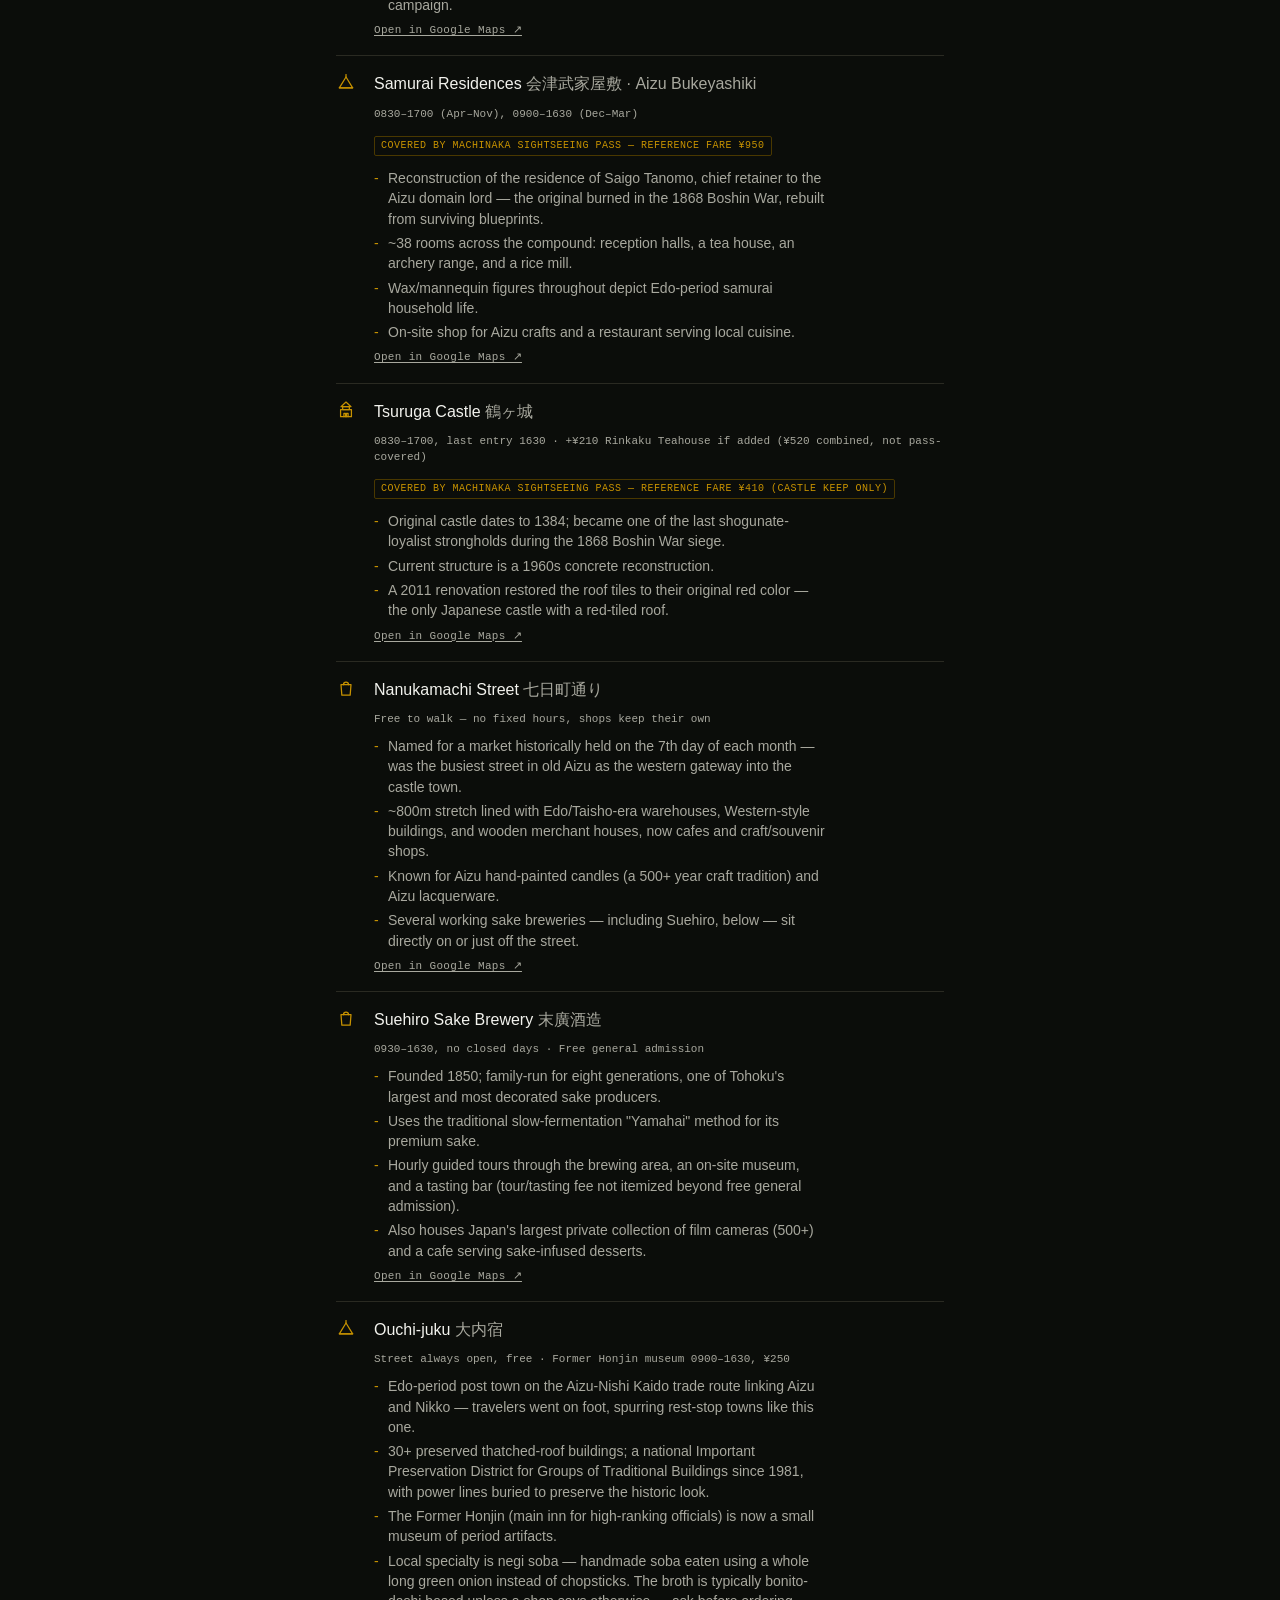
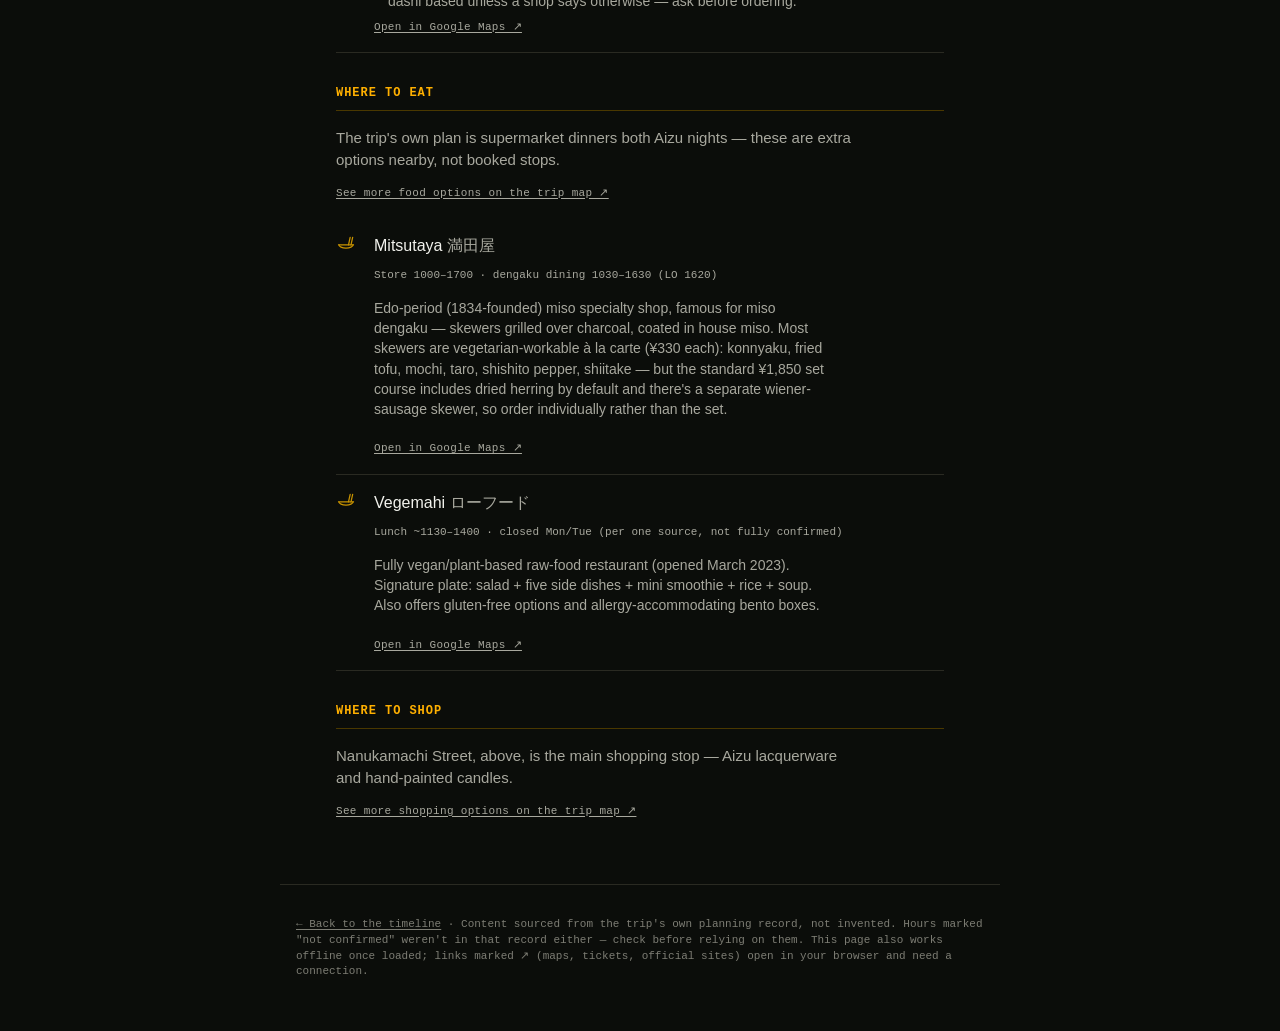
==== commit 875dc79e: "Sync itinerary with Google Sheet edits - 10 Nov Sendai->Aizu-Wakamatsu: replaced the Yamabiko 60 + J" ====
--- a/aizu.html
+++ b/aizu.html
@@ -1 +1 @@
-<!doctype html><html lang="en"><head><meta charset="utf-8"><meta name="viewport" content="width=device-width,initial-scale=1,viewport-fit=cover"><title>Aizu-Wakamatsu — 2026 Tohoku</title><meta name="theme-color" content="#0b0d0a"><link rel="icon" href="favicon.ico" sizes="any"><link rel="icon" type="image/png" sizes="16x16" href="icons/favicon-16.png"><link rel="icon" type="image/png" sizes="32x32" href="icons/favicon-32.png"><link rel="icon" type="image/png" sizes="48x48" href="icons/favicon-48.png"><link rel="apple-touch-icon" sizes="180x180" href="icons/apple-touch-icon.png"><link rel="manifest" href="manifest.webmanifest"><meta name="apple-mobile-web-app-capable" content="yes"><meta name="apple-mobile-web-app-status-bar-style" content="black-translucent"><meta name="apple-mobile-web-app-title" content="Tohoku 2026"><meta name="mobile-web-app-capable" content="yes"><link rel="stylesheet" href="styles.css"></head><body class="page-ref"><svg style="display:none" aria-hidden="true"><symbol id="i-hotel" viewBox="0 0 24 24" fill="none" stroke="currentColor" stroke-width="1.5" stroke-linecap="round" stroke-linejoin="round"><path d="M3 19v-6h18v6"/><path d="M3 15v-2a1 1 0 0 1 1-1h3a1 1 0 0 1 1 1v2"/><path d="M3 21v-2M21 21v-2"/></symbol><symbol id="i-food" viewBox="0 0 24 24" fill="none" stroke="currentColor" stroke-width="1.5" stroke-linecap="round" stroke-linejoin="round"><path d="M3.5 13a8.5 4 0 0 0 17 0"/><path d="M3 13h18"/><path d="M17 4 15 13M20 4 18 13"/></symbol><symbol id="i-site" viewBox="0 0 24 24" fill="none" stroke="currentColor" stroke-width="1.5" stroke-linecap="round" stroke-linejoin="round"><path d="M4 19 12 6l8 13Z"/><path d="M4 19h16"/><path d="M12 6V3"/></symbol><symbol id="i-castle" viewBox="0 0 24 24" fill="none" stroke="currentColor" stroke-width="1.5" stroke-linecap="round" stroke-linejoin="round"><path d="M12 2.5 18 8H6Z"/><path d="M8 8h8v3.5H8Z"/><path d="M5.5 11.5h13V20h-13Z"/><path d="M9.5 20v-4h2v4M12.5 20v-4h2v4"/></symbol><symbol id="i-shop" viewBox="0 0 24 24" fill="none" stroke="currentColor" stroke-width="1.5" stroke-linecap="round" stroke-linejoin="round"><path d="M6 8h12l-1 12.5H7Z"/><path d="M9 8a3 3 0 0 1 6 0"/></symbol><symbol id="i-hike" viewBox="0 0 24 24" fill="none" stroke="currentColor" stroke-width="1.5" stroke-linecap="round" stroke-linejoin="round"><circle cx="18" cy="5.5" r="1.4" fill="currentColor" stroke="none"/><path d="M3 19 9 8l3 5 2.5-3.5L20 19Z"/></symbol></svg><header class="masthead"><div class="masthead__row"><a href="index.html" class="masthead__title">2026 Tohoku</a> <span class="masthead__meta">BASE 4</span></div><nav class="masthead__nav" aria-label="Destinations"><a href="index.html">Timeline</a> <a href="aomori.html">Aomori</a> <a href="nyuto.html">Nyuto</a> <a href="sendai.html">Sendai</a> <a href="aizu.html" aria-current="page">Aizu</a> <a href="tokyo.html">Tokyo</a></nav></header><main class="ref"><p class="ref__eyebrow"><a href="index.html">← Timeline</a></p><h1>Aizu-Wakamatsu</h1><p class="ref__sub">10 – 12 NOV · 2 NIGHTS · BASE 4 OF 5</p><p class="ref__intro">Aizu-Wakamatsu is a castle town in western Fukushima Prefecture, one of the last shogunate-loyalist strongholds in the 1868 Boshin War — the conflict that ended the samurai era and founded modern Japan. Its castle, samurai district, and the teenage Byakkotai warriors' story are all tied to that single, brief siege. The trip spends one full day on the city's own loop-bus circuit, then a half-day trip out to the thatched-roof post town of Ouchi-juku before continuing to Tokyo.</p><nav class="subnav" aria-label="Sections"><a href="#stay">Stay</a> <a href="#see">See</a> <a href="#eat">Eat</a> <a href="#shop">Shop</a></nav><h2 class="section-label" id="stay">Where you're staying</h2><div class="stay"><p class="stay__name"><svg class="row__icon" style="width:16px;height:16px;vertical-align:-2px;margin-right:6px;color:var(--amber)"><use href="#i-hotel"/></svg>Toyoko Inn Aizuwakamatsu Ekimae <span style="color:var(--paper-dim);font-weight:400">東横INN会津若松駅前</span></p><dl><dt>Address</dt><dd>222-1 Byakko-machi, Aizuwakamatsu-shi, Fukushima 965-0024<br>〒965-0024 福島県会津若松市白虎町222-1</dd><dt>Check-in</dt><dd>from 1500</dd><dt>Check-out</dt><dd>by 1000</dd><dt>Cost</dt><dd class="stay__cost">¥32,340 <span style="color:var(--paper-dim)">(S$262.93, booked via Agoda)</span></dd><dt>Paid by</dt><dd>UOB VS</dd><dt>Room</dt><dd>Economy Double Room · Non-Smoking, 2 adults</dd><dt>Note</dt><dd>Breakfast and WiFi included in the rate.</dd><dt>Map</dt><dd><a class="place__map" href="https://www.google.com/maps/search/?api=1&query=Toyoko+Inn+Aizuwakamatsu+Ekimae" target="_blank" rel="noopener" style="margin-top:0">Open in Google Maps ↗</a></dd></dl></div><h2 class="section-label" id="see">What to see</h2><p class="ref__intro" style="margin-bottom:var(--space-2)">In order of the trip's own route: the city loop-bus circuit (Iimoriyama through Suehiro Sake Brewery), then Ouchi-juku on the way out.</p><a class="section-map-link" href="https://www.google.com/maps/d/edit?mid=1ZMRF5dMRoMmZC4AqGXF9uyO9KPdyumE&usp=sharing" target="_blank" rel="noopener">See the full trip map ↗</a><div class="place" id="iimoriyama"><svg class="place__icon"><use href="#i-hike"/></svg><div><p class="place__name">Iimoriyama</p><p class="place__meta">Hill free to walk · Byakkotai Memorial Hall ¥400 · Folklore Museum ¥300 · paid escalator ¥250</p><div class="place__desc"><ul><li>Site of the 1868 Byakkotai (White Tiger Corps) tragedy: 20 teenage samurai, age 14–16, saw smoke over Tsuruga Castle, believed it had fallen, and committed seppuku — the castle had actually not fallen.</li><li>19 individual Byakkotai graves stand on the hill, alongside monuments donated by Fascist Italy and Nazi Germany in the 1930s.</li><li>A viewpoint near the graves looks directly toward Tsuruga Castle, replicating the soldiers' own sightline.</li><li>Sazaedo Temple sits on the hill's north side — a separate ticketed structure, below.</li></ul></div><a class="place__map" href="https://www.google.com/maps/search/?api=1&query=Iimoriyama+Aizuwakamatsu" target="_blank" rel="noopener">Open in Google Maps ↗</a></div></div><div class="place" id="sazaedo-temple"><svg class="place__icon"><use href="#i-site"/></svg><div><p class="place__name">Sazaedo Temple <span style="color:var(--paper-dim);font-weight:400">さざえ堂</span></p><p class="place__meta">0815–sunset (Apr–Nov), 0900–1600 (Dec–Mar)</p><p class="flag flag--outline">covered by MACHINAKA Sightseeing pass — reference fare ¥400</p><div class="place__desc"><ul><li>Built 1796 — a 16.5m hexagonal wooden structure whose interior resembles a turban shell ("sazae").</li><li>Unique double-helix spiral ramp: one path goes up, a separate path comes down, so visitors going opposite directions never cross.</li><li>Originally lined with 33 Kannon statues so worshippers could "visit" 33 sacred sites in one pass — removed during the Meiji-era anti-Buddhist campaign.</li></ul></div><a class="place__map" href="https://www.google.com/maps/search/?api=1&query=Sazaedo+Temple+Aizuwakamatsu" target="_blank" rel="noopener">Open in Google Maps ↗</a></div></div><div class="place" id="samurai-residences-bukeyashiki"><svg class="place__icon"><use href="#i-site"/></svg><div><p class="place__name">Samurai Residences <span style="color:var(--paper-dim);font-weight:400">会津武家屋敷 · Aizu Bukeyashiki</span></p><p class="place__meta">0830–1700 (Apr–Nov), 0900–1630 (Dec–Mar)</p><p class="flag flag--outline">covered by MACHINAKA Sightseeing pass — reference fare ¥950</p><div class="place__desc"><ul><li>Reconstruction of the residence of Saigo Tanomo, chief retainer to the Aizu domain lord — the original burned in the 1868 Boshin War, rebuilt from surviving blueprints.</li><li>~38 rooms across the compound: reception halls, a tea house, an archery range, and a rice mill.</li><li>Wax/mannequin figures throughout depict Edo-period samurai household life.</li><li>On-site shop for Aizu crafts and a restaurant serving local cuisine.</li></ul></div><a class="place__map" href="https://www.google.com/maps/search/?api=1&query=Aizu+Bukeyashiki" target="_blank" rel="noopener">Open in Google Maps ↗</a></div></div><div class="place" id="tsuruga-castle"><svg class="place__icon"><use href="#i-castle"/></svg><div><p class="place__name">Tsuruga Castle <span style="color:var(--paper-dim);font-weight:400">鶴ヶ城</span></p><p class="place__meta">0830–1700, last entry 1630 · +¥210 Rinkaku Teahouse if added (¥520 combined, not pass-covered)</p><p class="flag flag--outline">covered by MACHINAKA Sightseeing pass — reference fare ¥410 (castle keep only)</p><div class="place__desc"><ul><li>Original castle dates to 1384; became one of the last shogunate-loyalist strongholds during the 1868 Boshin War siege.</li><li>Current structure is a 1960s concrete reconstruction.</li><li>A 2011 renovation restored the roof tiles to their original red color — the only Japanese castle with a red-tiled roof.</li></ul></div><a class="place__map" href="https://www.google.com/maps/search/?api=1&query=Tsuruga+Castle" target="_blank" rel="noopener">Open in Google Maps ↗</a></div></div><div class="place" id="nanukamachi-street"><svg class="place__icon"><use href="#i-shop"/></svg><div><p class="place__name">Nanukamachi Street <span style="color:var(--paper-dim);font-weight:400">七日町通り</span></p><p class="place__meta">Free to walk — no fixed hours, shops keep their own</p><div class="place__desc"><ul><li>Named for a market historically held on the 7th day of each month — was the busiest street in old Aizu as the western gateway into the castle town.</li><li>~800m stretch lined with Edo/Taisho-era warehouses, Western-style buildings, and wooden merchant houses, now cafes and craft/souvenir shops.</li><li>Known for Aizu hand-painted candles (a 500+ year craft tradition) and Aizu lacquerware.</li><li>Several working sake breweries — including Suehiro, below — sit directly on or just off the street.</li></ul></div><a class="place__map" href="https://www.google.com/maps/search/?api=1&query=Nanukamachi+Street+Aizuwakamatsu" target="_blank" rel="noopener">Open in Google Maps ↗</a></div></div><div class="place" id="suehiro-sake-brewery"><svg class="place__icon"><use href="#i-shop"/></svg><div><p class="place__name">Suehiro Sake Brewery <span style="color:var(--paper-dim);font-weight:400">末廣酒造</span></p><p class="place__meta">0930–1630, no closed days · Free general admission</p><div class="place__desc"><ul><li>Founded 1850; family-run for eight generations, one of Tohoku's largest and most decorated sake producers.</li><li>Uses the traditional slow-fermentation "Yamahai" method for its premium sake.</li><li>Hourly guided tours through the brewing area, an on-site museum, and a tasting bar (tour/tasting fee not itemized beyond free general admission).</li><li>Also houses Japan's largest private collection of film cameras (500+) and a cafe serving sake-infused desserts.</li></ul></div><a class="place__map" href="https://www.google.com/maps/search/?api=1&query=Suehiro+Sake+Brewery+Aizuwakamatsu" target="_blank" rel="noopener">Open in Google Maps ↗</a></div></div><div class="place" id="ouchi-juku"><svg class="place__icon"><use href="#i-site"/></svg><div><p class="place__name">Ouchi-juku <span style="color:var(--paper-dim);font-weight:400">大内宿</span></p><p class="place__meta">Street always open, free · Former Honjin museum 0900–1630, ¥250</p><div class="place__desc"><ul><li>Edo-period post town on the Aizu-Nishi Kaido trade route linking Aizu and Nikko — travelers went on foot, spurring rest-stop towns like this one.</li><li>30+ preserved thatched-roof buildings; a national Important Preservation District for Groups of Traditional Buildings since 1981, with power lines buried to preserve the historic look.</li><li>The Former Honjin (main inn for high-ranking officials) is now a small museum of period artifacts.</li><li>Local specialty is negi soba — handmade soba eaten using a whole long green onion instead of chopsticks. The broth is typically bonito-dashi based unless a shop says otherwise — ask before ordering.</li></ul></div><a class="place__map" href="https://www.google.com/maps/search/?api=1&query=Ouchi-juku" target="_blank" rel="noopener">Open in Google Maps ↗</a></div></div><h2 class="section-label" id="eat">Where to eat</h2><p class="ref__intro" style="margin-bottom:var(--space-2)">The trip's own plan is supermarket dinners both Aizu nights — these are extra options nearby, not booked stops.</p><a class="section-map-link" href="https://www.google.com/maps/d/edit?mid=1ZMRF5dMRoMmZC4AqGXF9uyO9KPdyumE&usp=sharing" target="_blank" rel="noopener">See more food options on the trip map ↗</a><div class="place"><svg class="place__icon"><use href="#i-food"/></svg><div><p class="place__name">Mitsutaya <span style="color:var(--paper-dim);font-weight:400">満田屋</span></p><p class="place__meta">Store 1000–1700 · dengaku dining 1030–1630 (LO 1620)</p><p class="place__desc">Edo-period (1834-founded) miso specialty shop, famous for miso dengaku — skewers grilled over charcoal, coated in house miso. Most skewers are vegetarian-workable à la carte (¥330 each): konnyaku, fried tofu, mochi, taro, shishito pepper, shiitake — but the standard ¥1,850 set course includes dried herring by default and there's a separate wiener-sausage skewer, so order individually rather than the set.</p><a class="place__map" href="https://www.google.com/maps/search/?api=1&query=Mitsutaya+Aizuwakamatsu" target="_blank" rel="noopener">Open in Google Maps ↗</a></div></div><div class="place"><svg class="place__icon"><use href="#i-food"/></svg><div><p class="place__name">Vegemahi <span style="color:var(--paper-dim);font-weight:400">ローフード</span></p><p class="place__meta">Lunch ~1130–1400 · closed Mon/Tue (per one source, not fully confirmed)</p><p class="place__desc">Fully vegan/plant-based raw-food restaurant (opened March 2023). Signature plate: salad + five side dishes + mini smoothie + rice + soup. Also offers gluten-free options and allergy-accommodating bento boxes.</p><a class="place__map" href="https://www.google.com/maps/search/?api=1&query=Vegemahi+Aizuwakamatsu" target="_blank" rel="noopener">Open in Google Maps ↗</a></div></div><h2 class="section-label" id="shop">Where to shop</h2><p class="ref__intro" style="margin-bottom:var(--space-2)">Nanukamachi Street, above, is the main shopping stop — Aizu lacquerware and hand-painted candles.</p><a class="section-map-link" href="https://www.google.com/maps/d/edit?mid=1ZMRF5dMRoMmZC4AqGXF9uyO9KPdyumE&usp=sharing" target="_blank" rel="noopener">See more shopping options on the trip map ↗</a></main><footer class="foot"><a href="index.html">← Back to the timeline</a> · Content sourced from the trip's own planning record, not invented. Hours marked "not confirmed" weren't in that record either — check before relying on them. This page also works offline once loaded; links marked ↗ (maps, tickets, official sites) open in your browser and need a connection.</footer><script>!function(){var e=document.querySelector(".subnav");if(e){var t=Array.prototype.slice.call(e.querySelectorAll("a")),r=t.map(function(e){return document.getElementById(e.getAttribute("href").slice(1))}).filter(Boolean);r.length&&(window.addEventListener("scroll",n,{passive:!0}),window.addEventListener("resize",n),n())}function n(){!function(r){e.querySelectorAll("a[aria-current]").forEach(function(e){e.removeAttribute("aria-current")});for(var n=0;n<t.length;n++)if(t[n].getAttribute("href").slice(1)===r){t[n].setAttribute("aria-current","true");break}}(function(){if(window.innerHeight+window.scrollY>=document.documentElement.scrollHeight-2)return r[r.length-1].id;for(var t=e.getBoundingClientRect().bottom,n=r[0],i=0;i<r.length;i++)r[i].getBoundingClientRect().top<=t&&(n=r[i]);return n.id}())}}()</script><script src="pwa.js" defer></script></body></html>+<!doctype html><html lang="en"><head><meta charset="utf-8"><meta name="viewport" content="width=device-width,initial-scale=1,viewport-fit=cover"><title>Aizu-Wakamatsu — 2026 Tohoku</title><meta name="theme-color" content="#0b0d0a"><link rel="icon" href="favicon.ico" sizes="any"><link rel="icon" type="image/png" sizes="16x16" href="icons/favicon-16.png"><link rel="icon" type="image/png" sizes="32x32" href="icons/favicon-32.png"><link rel="icon" type="image/png" sizes="48x48" href="icons/favicon-48.png"><link rel="apple-touch-icon" sizes="180x180" href="icons/apple-touch-icon.png"><link rel="manifest" href="manifest.webmanifest"><meta name="apple-mobile-web-app-capable" content="yes"><meta name="apple-mobile-web-app-status-bar-style" content="black-translucent"><meta name="apple-mobile-web-app-title" content="Tohoku 2026"><meta name="mobile-web-app-capable" content="yes"><link rel="stylesheet" href="styles.css"></head><body class="page-ref"><svg style="display:none" aria-hidden="true"><symbol id="i-hotel" viewBox="0 0 24 24" fill="none" stroke="currentColor" stroke-width="1.5" stroke-linecap="round" stroke-linejoin="round"><path d="M3 19v-6h18v6"/><path d="M3 15v-2a1 1 0 0 1 1-1h3a1 1 0 0 1 1 1v2"/><path d="M3 21v-2M21 21v-2"/></symbol><symbol id="i-food" viewBox="0 0 24 24" fill="none" stroke="currentColor" stroke-width="1.5" stroke-linecap="round" stroke-linejoin="round"><path d="M3.5 13a8.5 4 0 0 0 17 0"/><path d="M3 13h18"/><path d="M17 4 15 13M20 4 18 13"/></symbol><symbol id="i-site" viewBox="0 0 24 24" fill="none" stroke="currentColor" stroke-width="1.5" stroke-linecap="round" stroke-linejoin="round"><path d="M4 19 12 6l8 13Z"/><path d="M4 19h16"/><path d="M12 6V3"/></symbol><symbol id="i-castle" viewBox="0 0 24 24" fill="none" stroke="currentColor" stroke-width="1.5" stroke-linecap="round" stroke-linejoin="round"><path d="M12 2.5 18 8H6Z"/><path d="M8 8h8v3.5H8Z"/><path d="M5.5 11.5h13V20h-13Z"/><path d="M9.5 20v-4h2v4M12.5 20v-4h2v4"/></symbol><symbol id="i-shop" viewBox="0 0 24 24" fill="none" stroke="currentColor" stroke-width="1.5" stroke-linecap="round" stroke-linejoin="round"><path d="M6 8h12l-1 12.5H7Z"/><path d="M9 8a3 3 0 0 1 6 0"/></symbol><symbol id="i-hike" viewBox="0 0 24 24" fill="none" stroke="currentColor" stroke-width="1.5" stroke-linecap="round" stroke-linejoin="round"><circle cx="18" cy="5.5" r="1.4" fill="currentColor" stroke="none"/><path d="M3 19 9 8l3 5 2.5-3.5L20 19Z"/></symbol></svg><header class="masthead"><div class="masthead__row"><a href="index.html" class="masthead__title">2026 Tohoku</a> <span class="masthead__meta">BASE 4</span></div><nav class="masthead__nav" aria-label="Destinations"><a href="index.html">Timeline</a> <a href="aomori.html">Aomori</a> <a href="nyuto.html">Nyuto</a> <a href="sendai.html">Sendai</a> <a href="aizu.html" aria-current="page">Aizu</a> <a href="tokyo.html">Tokyo</a></nav></header><main class="ref"><p class="ref__eyebrow"><a href="index.html">← Timeline</a></p><h1>Aizu-Wakamatsu</h1><p class="ref__sub">10 – 12 NOV · 2 NIGHTS · BASE 4 OF 5</p><p class="ref__intro">Aizu-Wakamatsu is a castle town in western Fukushima Prefecture, one of the last shogunate-loyalist strongholds in the 1868 Boshin War — the conflict that ended the samurai era and founded modern Japan. Its castle, samurai district, and the teenage Byakkotai warriors' story are all tied to that single, brief siege. The trip spends one full day on the city's own loop-bus circuit, then a half-day trip out to the thatched-roof post town of Ouchi-juku before continuing to Tokyo.</p><nav class="subnav" aria-label="Sections"><a href="#stay">Stay</a> <a href="#see">See</a> <a href="#eat">Eat</a> <a href="#shop">Shop</a></nav><h2 class="section-label" id="stay">Where you're staying</h2><div class="stay"><p class="stay__name"><svg class="row__icon" style="width:16px;height:16px;vertical-align:-2px;margin-right:6px;color:var(--amber)"><use href="#i-hotel"/></svg>Toyoko Inn Aizuwakamatsu Ekimae <span style="color:var(--paper-dim);font-weight:400">東横INN会津若松駅前</span></p><dl><dt>Address</dt><dd>222-1 Byakko-machi, Aizuwakamatsu-shi, Fukushima 965-0024<br>〒965-0024 福島県会津若松市白虎町222-1</dd><dt>Check-in</dt><dd>from 1500</dd><dt>Check-out</dt><dd>by 1000</dd><dt>Cost</dt><dd class="stay__cost">¥32,340 <span style="color:var(--paper-dim)">(S$262.69, booked via Agoda)</span></dd><dt>Paid by</dt><dd>UOB VS</dd><dt>Room</dt><dd>Economy Double Room · Non-Smoking, 2 adults</dd><dt>Note</dt><dd>Breakfast and WiFi included in the rate.</dd><dt>Map</dt><dd><a class="place__map" href="https://www.google.com/maps/search/?api=1&query=Toyoko+Inn+Aizuwakamatsu+Ekimae" target="_blank" rel="noopener" style="margin-top:0">Open in Google Maps ↗</a></dd></dl></div><h2 class="section-label" id="see">What to see</h2><p class="ref__intro" style="margin-bottom:var(--space-2)">In order of the trip's own route: the city loop-bus circuit (Iimoriyama through Suehiro Sake Brewery), then Ouchi-juku on the way out.</p><a class="section-map-link" href="https://www.google.com/maps/d/edit?mid=1ZMRF5dMRoMmZC4AqGXF9uyO9KPdyumE&usp=sharing" target="_blank" rel="noopener">See the full trip map ↗</a><div class="place" id="iimoriyama"><svg class="place__icon"><use href="#i-hike"/></svg><div><p class="place__name">Iimoriyama</p><p class="place__meta">Hill free to walk · Byakkotai Memorial Hall ¥400 · Folklore Museum ¥300 · paid escalator ¥250</p><div class="place__desc"><ul><li>Site of the 1868 Byakkotai (White Tiger Corps) tragedy: 20 teenage samurai, age 14–16, saw smoke over Tsuruga Castle, believed it had fallen, and committed seppuku — the castle had actually not fallen.</li><li>19 individual Byakkotai graves stand on the hill, alongside monuments donated by Fascist Italy and Nazi Germany in the 1930s.</li><li>A viewpoint near the graves looks directly toward Tsuruga Castle, replicating the soldiers' own sightline.</li><li>Sazaedo Temple sits on the hill's north side — a separate ticketed structure, below.</li></ul></div><a class="place__map" href="https://www.google.com/maps/search/?api=1&query=Iimoriyama+Aizuwakamatsu" target="_blank" rel="noopener">Open in Google Maps ↗</a></div></div><div class="place" id="sazaedo-temple"><svg class="place__icon"><use href="#i-site"/></svg><div><p class="place__name">Sazaedo Temple <span style="color:var(--paper-dim);font-weight:400">さざえ堂</span></p><p class="place__meta">0815–sunset (Apr–Nov), 0900–1600 (Dec–Mar)</p><p class="flag flag--outline">covered by MACHINAKA Sightseeing pass — reference fare ¥400</p><div class="place__desc"><ul><li>Built 1796 — a 16.5m hexagonal wooden structure whose interior resembles a turban shell ("sazae").</li><li>Unique double-helix spiral ramp: one path goes up, a separate path comes down, so visitors going opposite directions never cross.</li><li>Originally lined with 33 Kannon statues so worshippers could "visit" 33 sacred sites in one pass — removed during the Meiji-era anti-Buddhist campaign.</li></ul></div><a class="place__map" href="https://www.google.com/maps/search/?api=1&query=Sazaedo+Temple+Aizuwakamatsu" target="_blank" rel="noopener">Open in Google Maps ↗</a></div></div><div class="place" id="samurai-residences-bukeyashiki"><svg class="place__icon"><use href="#i-site"/></svg><div><p class="place__name">Samurai Residences <span style="color:var(--paper-dim);font-weight:400">会津武家屋敷 · Aizu Bukeyashiki</span></p><p class="place__meta">0830–1700 (Apr–Nov), 0900–1630 (Dec–Mar)</p><p class="flag flag--outline">covered by MACHINAKA Sightseeing pass — reference fare ¥950</p><div class="place__desc"><ul><li>Reconstruction of the residence of Saigo Tanomo, chief retainer to the Aizu domain lord — the original burned in the 1868 Boshin War, rebuilt from surviving blueprints.</li><li>~38 rooms across the compound: reception halls, a tea house, an archery range, and a rice mill.</li><li>Wax/mannequin figures throughout depict Edo-period samurai household life.</li><li>On-site shop for Aizu crafts and a restaurant serving local cuisine.</li></ul></div><a class="place__map" href="https://www.google.com/maps/search/?api=1&query=Aizu+Bukeyashiki" target="_blank" rel="noopener">Open in Google Maps ↗</a></div></div><div class="place" id="tsuruga-castle"><svg class="place__icon"><use href="#i-castle"/></svg><div><p class="place__name">Tsuruga Castle <span style="color:var(--paper-dim);font-weight:400">鶴ヶ城</span></p><p class="place__meta">0830–1700, last entry 1630 · +¥210 Rinkaku Teahouse if added (¥520 combined, not pass-covered)</p><p class="flag flag--outline">covered by MACHINAKA Sightseeing pass — reference fare ¥410 (castle keep only)</p><div class="place__desc"><ul><li>Original castle dates to 1384; became one of the last shogunate-loyalist strongholds during the 1868 Boshin War siege.</li><li>Current structure is a 1960s concrete reconstruction.</li><li>A 2011 renovation restored the roof tiles to their original red color — the only Japanese castle with a red-tiled roof.</li></ul></div><a class="place__map" href="https://www.google.com/maps/search/?api=1&query=Tsuruga+Castle" target="_blank" rel="noopener">Open in Google Maps ↗</a></div></div><div class="place" id="nanukamachi-street"><svg class="place__icon"><use href="#i-shop"/></svg><div><p class="place__name">Nanukamachi Street <span style="color:var(--paper-dim);font-weight:400">七日町通り</span></p><p class="place__meta">Free to walk — no fixed hours, shops keep their own</p><div class="place__desc"><ul><li>Named for a market historically held on the 7th day of each month — was the busiest street in old Aizu as the western gateway into the castle town.</li><li>~800m stretch lined with Edo/Taisho-era warehouses, Western-style buildings, and wooden merchant houses, now cafes and craft/souvenir shops.</li><li>Known for Aizu hand-painted candles (a 500+ year craft tradition) and Aizu lacquerware.</li><li>Several working sake breweries — including Suehiro, below — sit directly on or just off the street.</li></ul></div><a class="place__map" href="https://www.google.com/maps/search/?api=1&query=Nanukamachi+Street+Aizuwakamatsu" target="_blank" rel="noopener">Open in Google Maps ↗</a></div></div><div class="place" id="suehiro-sake-brewery"><svg class="place__icon"><use href="#i-shop"/></svg><div><p class="place__name">Suehiro Sake Brewery <span style="color:var(--paper-dim);font-weight:400">末廣酒造</span></p><p class="place__meta">0930–1630, no closed days · Free general admission</p><div class="place__desc"><ul><li>Founded 1850; family-run for eight generations, one of Tohoku's largest and most decorated sake producers.</li><li>Uses the traditional slow-fermentation "Yamahai" method for its premium sake.</li><li>Hourly guided tours through the brewing area, an on-site museum, and a tasting bar (tour/tasting fee not itemized beyond free general admission).</li><li>Also houses Japan's largest private collection of film cameras (500+) and a cafe serving sake-infused desserts.</li></ul></div><a class="place__map" href="https://www.google.com/maps/search/?api=1&query=Suehiro+Sake+Brewery+Aizuwakamatsu" target="_blank" rel="noopener">Open in Google Maps ↗</a></div></div><div class="place" id="ouchi-juku"><svg class="place__icon"><use href="#i-site"/></svg><div><p class="place__name">Ouchi-juku <span style="color:var(--paper-dim);font-weight:400">大内宿</span></p><p class="place__meta">Street always open, free · Former Honjin museum 0900–1630, ¥250</p><div class="place__desc"><ul><li>Edo-period post town on the Aizu-Nishi Kaido trade route linking Aizu and Nikko — travelers went on foot, spurring rest-stop towns like this one.</li><li>30+ preserved thatched-roof buildings; a national Important Preservation District for Groups of Traditional Buildings since 1981, with power lines buried to preserve the historic look.</li><li>The Former Honjin (main inn for high-ranking officials) is now a small museum of period artifacts.</li><li>Local specialty is negi soba — handmade soba eaten using a whole long green onion instead of chopsticks. The broth is typically bonito-dashi based unless a shop says otherwise — ask before ordering.</li></ul></div><a class="place__map" href="https://www.google.com/maps/search/?api=1&query=Ouchi-juku" target="_blank" rel="noopener">Open in Google Maps ↗</a></div></div><h2 class="section-label" id="eat">Where to eat</h2><p class="ref__intro" style="margin-bottom:var(--space-2)">The trip's own plan is supermarket dinners both Aizu nights — these are extra options nearby, not booked stops.</p><a class="section-map-link" href="https://www.google.com/maps/d/edit?mid=1ZMRF5dMRoMmZC4AqGXF9uyO9KPdyumE&usp=sharing" target="_blank" rel="noopener">See more food options on the trip map ↗</a><div class="place"><svg class="place__icon"><use href="#i-food"/></svg><div><p class="place__name">Mitsutaya <span style="color:var(--paper-dim);font-weight:400">満田屋</span></p><p class="place__meta">Store 1000–1700 · dengaku dining 1030–1630 (LO 1620)</p><p class="place__desc">Edo-period (1834-founded) miso specialty shop, famous for miso dengaku — skewers grilled over charcoal, coated in house miso. Most skewers are vegetarian-workable à la carte (¥330 each): konnyaku, fried tofu, mochi, taro, shishito pepper, shiitake — but the standard ¥1,850 set course includes dried herring by default and there's a separate wiener-sausage skewer, so order individually rather than the set.</p><a class="place__map" href="https://www.google.com/maps/search/?api=1&query=Mitsutaya+Aizuwakamatsu" target="_blank" rel="noopener">Open in Google Maps ↗</a></div></div><div class="place"><svg class="place__icon"><use href="#i-food"/></svg><div><p class="place__name">Vegemahi <span style="color:var(--paper-dim);font-weight:400">ローフード</span></p><p class="place__meta">Lunch ~1130–1400 · closed Mon/Tue (per one source, not fully confirmed)</p><p class="place__desc">Fully vegan/plant-based raw-food restaurant (opened March 2023). Signature plate: salad + five side dishes + mini smoothie + rice + soup. Also offers gluten-free options and allergy-accommodating bento boxes.</p><a class="place__map" href="https://www.google.com/maps/search/?api=1&query=Vegemahi+Aizuwakamatsu" target="_blank" rel="noopener">Open in Google Maps ↗</a></div></div><h2 class="section-label" id="shop">Where to shop</h2><p class="ref__intro" style="margin-bottom:var(--space-2)">Nanukamachi Street, above, is the main shopping stop — Aizu lacquerware and hand-painted candles.</p><a class="section-map-link" href="https://www.google.com/maps/d/edit?mid=1ZMRF5dMRoMmZC4AqGXF9uyO9KPdyumE&usp=sharing" target="_blank" rel="noopener">See more shopping options on the trip map ↗</a></main><footer class="foot"><a href="index.html">← Back to the timeline</a> · Content sourced from the trip's own planning record, not invented. Hours marked "not confirmed" weren't in that record either — check before relying on them. This page also works offline once loaded; links marked ↗ (maps, tickets, official sites) open in your browser and need a connection.</footer><script>!function(){var e=document.querySelector(".subnav");if(e){var t=Array.prototype.slice.call(e.querySelectorAll("a")),r=t.map(function(e){return document.getElementById(e.getAttribute("href").slice(1))}).filter(Boolean);r.length&&(window.addEventListener("scroll",n,{passive:!0}),window.addEventListener("resize",n),n())}function n(){!function(r){e.querySelectorAll("a[aria-current]").forEach(function(e){e.removeAttribute("aria-current")});for(var n=0;n<t.length;n++)if(t[n].getAttribute("href").slice(1)===r){t[n].setAttribute("aria-current","true");break}}(function(){if(window.innerHeight+window.scrollY>=document.documentElement.scrollHeight-2)return r[r.length-1].id;for(var t=e.getBoundingClientRect().bottom,n=r[0],i=0;i<r.length;i++)r[i].getBoundingClientRect().top<=t&&(n=r[i]);return n.id}())}}()</script><script src="pwa.js" defer></script></body></html>
--- a/styles.css
+++ b/styles.css
@@ -1 +1 @@
-@font-face{font-family:"Departure Mono";src:url("fonts/DepartureMono-Regular.woff2") format("woff2");font-weight:400;font-style:normal;font-display:swap}:root{--bg:#0b0d0a;--bg-raised:#121510;--amber:#ffb000;--amber-dim:#c79200;--amber-faint:#4a3800;--paper:#f2f2ed;--paper-dim:#a8a89e;--paper-faint:#7d7d74;--line:#2a2a22;--focus:#ffd166;--mono:"Departure Mono",ui-monospace,"SF Mono","Cascadia Mono",monospace;--sans:-apple-system,BlinkMacSystemFont,"Segoe UI",Roboto,"Helvetica Neue",Arial,sans-serif;--space-1:4px;--space-2:8px;--space-3:12px;--space-4:16px;--space-5:24px;--space-6:32px;--space-7:48px;--radius:3px;--tap-min:44px;--content-max:720px;color-scheme:dark}body.page-ref{--content-max:640px}*{box-sizing:border-box}html{-webkit-text-size-adjust:100%}body{margin:0;background:var(--bg);color:var(--paper);font-family:var(--sans);font-size:16px;line-height:1.45;-webkit-font-smoothing:antialiased;min-height:100vh}::selection{background:var(--amber);color:var(--bg)}::-webkit-scrollbar{width:10px;height:10px}::-webkit-scrollbar-track{background:var(--bg)}::-webkit-scrollbar-thumb{background:var(--amber-faint);border-radius:5px}::-webkit-scrollbar-thumb:hover{background:var(--amber-dim)}a{color:inherit}:focus-visible{outline:2px solid var(--focus);outline-offset:2px;border-radius:2px}button{font:inherit;color:inherit;background:0 0;border:none;cursor:pointer}.masthead{position:sticky;top:0;z-index:30;background:var(--bg);border-bottom:1px solid var(--line);padding-top:env(safe-area-inset-top,0)}.masthead__row{display:flex;align-items:baseline;justify-content:space-between;gap:var(--space-3);max-width:var(--content-max);margin:0 auto;padding:var(--space-3) var(--space-4) var(--space-2)}.masthead__title{font-family:var(--mono);font-size:15px;letter-spacing:.06em;color:var(--amber);text-transform:uppercase;text-decoration:none;white-space:nowrap}.masthead__meta{font-family:var(--mono);font-size:11px;color:var(--paper-dim);letter-spacing:.03em;white-space:nowrap}.masthead__nav{display:flex;gap:var(--space-4);max-width:var(--content-max);margin:0 auto;padding:0 var(--space-4) var(--space-3);font-family:var(--mono);font-size:12px;letter-spacing:.04em}.masthead__nav a{color:var(--paper-dim);text-decoration:none;padding:var(--space-1) 0;border-bottom:1px solid transparent}.masthead__nav a[aria-current=page]{color:var(--amber);border-bottom-color:var(--amber)}.masthead__nav a[aria-disabled=true]{color:var(--paper-faint);pointer-events:none;cursor:default}.rail-wrap{position:sticky;top:calc(82px + env(safe-area-inset-top,0px));z-index:25;background:var(--bg);border-bottom:1px solid var(--line)}.rail{display:flex;overflow-x:auto;scroll-snap-type:x proximity;-webkit-overflow-scrolling:touch;padding:var(--space-2) var(--space-3);gap:var(--space-2);scrollbar-width:thin}.rail__tile{scroll-snap-align:center;flex:0 0 auto;min-width:var(--tap-min);min-height:var(--tap-min);padding:var(--space-2) var(--space-2);border:1px solid var(--amber-faint);border-radius:var(--radius);background:0 0;font-family:var(--mono);text-align:center;color:var(--paper-dim);display:flex;flex-direction:column;align-items:center;justify-content:center;gap:2px;transition:background-color 120ms,color 120ms,border-color 120ms}.rail__tile .dow{font-size:10px;letter-spacing:.08em;text-transform:uppercase;opacity:.85}.rail__tile .dom{font-size:16px;font-weight:400}.rail__tile[aria-pressed=true]{background:var(--amber);color:var(--bg);border-color:var(--amber)}.rail__tile[data-today=true]:not([aria-pressed=true]){border-color:var(--amber);color:var(--amber)}.rail__tile[data-today=true]:not([aria-pressed=true])::after{content:"";width:4px;height:4px;border-radius:50%;background:var(--amber);margin-top:2px}.board{max-width:720px;margin:0 auto;padding:0 0 var(--space-7)}.day-section{padding:var(--space-4) var(--space-4) var(--space-6);border-bottom:1px dashed var(--line);scroll-margin-top:calc(160px + env(safe-area-inset-top,0px))}.day-section:last-child{border-bottom:none}.day-section[hidden]{display:none}.day-header{display:flex;align-items:baseline;justify-content:space-between;gap:var(--space-3);margin-bottom:var(--space-2)}.day-header__date{font-family:var(--mono);font-size:22px;color:var(--amber);letter-spacing:.02em}.day-header__base{font-family:var(--mono);font-size:12px;color:var(--paper-dim);text-align:right;letter-spacing:.02em}.day-header__base a{color:var(--paper-dim);text-decoration:underline;text-underline-offset:2px}.day-header__base a:hover{color:var(--amber)}.day-sun{display:flex;align-items:center;gap:5px;font-family:var(--mono);font-size:11px;color:var(--paper-faint);margin-bottom:var(--space-3);letter-spacing:.03em}.day-sun svg{width:12px;height:12px;flex:none;color:var(--paper-faint)}.flag svg{width:11px;height:11px;vertical-align:-1px;margin-right:3px}.timeline{border-top:1px solid var(--line)}.row{border-bottom:1px solid var(--line)}.row>summary,.row__line{display:grid;grid-template-columns:74px 1fr auto;column-gap:var(--space-3);row-gap:4px;align-items:start;padding:var(--space-3) var(--space-1);min-height:var(--tap-min);cursor:pointer;list-style:none}.row>summary{position:relative;padding-right:22px}.row__line{cursor:default}.row>summary::-webkit-details-marker{display:none}.row>summary::marker{content:""}.row__time{grid-row:1;grid-column:1;font-family:var(--mono);font-size:13px;color:var(--amber);white-space:nowrap;padding-top:2px}.row__time small{display:block;color:var(--paper-faint);font-size:11px}.row__body{display:contents}.row__activity{grid-row:1;grid-column:2;display:block;min-width:0;font-size:15px;color:var(--paper);line-height:1.35;overflow-wrap:break-word;word-break:break-word;hyphens:auto}.row__sub{font-size:12px;color:var(--paper-dim);margin-top:2px;overflow-wrap:break-word}.row__icon{width:15px;height:15px;margin-right:6px;vertical-align:-3px;color:var(--amber-dim);flex:none}.transit{display:contents}.transit__name{grid-row:1;grid-column:2;min-width:0;font-size:15px;color:var(--paper)}.transit__meta,.transit__pass{grid-column:2/-1;min-width:0}.transit__line{display:flex;align-items:flex-start;gap:7px;line-height:1.35}.transit__line svg{width:13px;height:13px;flex:none;margin-top:3px;color:var(--amber-dim)}.transit__name svg{width:15px;height:15px;margin-top:1px;color:var(--amber-dim)}.transit__pass .flag{margin:0}.transit__meta{font-size:13px;color:var(--paper-dim)}.transit__label{color:var(--paper-faint)}.sr-only{position:absolute;width:1px;height:1px;padding:0;margin:-1px;overflow:hidden;clip:rect(0,0,0,0);white-space:nowrap;border:0}.row__cost{grid-row:1;font-family:var(--mono);font-size:12px;color:var(--amber-dim);text-align:right;white-space:nowrap;padding-top:2px}.row__cost .sgd{display:block;color:var(--paper-faint);font-size:10px}.row__chev{display:none}.row>summary .row__chev{display:block;position:absolute;top:15px;right:2px;margin:0;color:var(--paper-faint);font-family:var(--mono);font-size:11px;transform:rotate(0);transition:transform 140ms}.row[open]>summary .row__chev{transform:rotate(90deg);color:var(--amber)}.row__detail{padding:0 var(--space-1) var(--space-3) 86px;font-size:13px;color:var(--paper-dim);line-height:1.5}.row__detail p{margin:0 0 var(--space-2)}.row__detail p:last-child{margin-bottom:0}.row__detail a{color:var(--paper-dim);text-decoration:underline;text-underline-offset:2px;word-break:break-word}.row__detail a:hover{color:var(--amber)}.row__detail ul{margin:0 0 var(--space-2);padding:0;list-style:none}.row__detail ul:last-child{margin-bottom:0}.row__detail li{position:relative;padding-left:14px;margin-bottom:4px}.row__detail li:last-child{margin-bottom:0}.row__detail li::before{content:"-";position:absolute;left:0;color:var(--amber-dim)}.row--muted .row__activity{color:var(--paper-faint);font-size:13px}.row--muted .row__line,.row--muted>summary{min-height:36px;padding-top:var(--space-2);padding-bottom:var(--space-2)}.flag{display:inline-block;font-family:var(--mono);font-size:10px;letter-spacing:.05em;text-transform:uppercase;padding:2px 6px;border-radius:2px;background:var(--amber);color:var(--bg);margin:var(--space-1) 0}.flag--outline{background:0 0;color:var(--amber-dim);border:1px solid var(--amber-faint)}.day-pending{padding:var(--space-6) var(--space-4);text-align:center;color:var(--paper-faint);font-family:var(--mono);font-size:12px;border:1px dashed var(--line);border-radius:var(--radius)}.day-pending strong{color:var(--paper-dim);display:block;margin-bottom:var(--space-2);font-size:13px}.ref{max-width:640px;margin:0 auto;padding:var(--space-5) var(--space-4) var(--space-7)}.ref__eyebrow{font-family:var(--mono);font-size:11px;color:var(--paper-dim);letter-spacing:.05em;text-transform:uppercase}.ref__eyebrow a{color:var(--paper-dim);text-decoration:none}.ref__eyebrow a:hover{color:var(--amber)}.ref h1{font-family:var(--mono);font-size:30px;color:var(--amber);letter-spacing:.01em;margin:var(--space-1) 0 var(--space-1);text-transform:uppercase}.ref__sub{font-family:var(--mono);font-size:13px;color:var(--paper-dim);margin-bottom:var(--space-5)}.ref__intro{font-size:15px;color:var(--paper-dim);max-width:62ch;margin-bottom:var(--space-6)}.section-label{font-family:var(--mono);font-size:12px;letter-spacing:.08em;text-transform:uppercase;color:var(--amber);border-bottom:1px solid var(--amber-faint);padding-bottom:var(--space-2);margin:var(--space-6) 0 var(--space-4);scroll-margin-top:calc(130px + env(safe-area-inset-top,0px))}.subnav{position:sticky;top:calc(82px + env(safe-area-inset-top,0px));z-index:20;width:100vw;margin-left:calc(-50vw + 50%);display:flex;gap:var(--space-4);background:var(--bg);border-bottom:1px solid var(--line);padding:var(--space-2) calc(max(0px,(100vw - var(--content-max))/ 2) + var(--space-4));font-family:var(--mono);font-size:12px;letter-spacing:.04em}.subnav a{color:var(--paper-dim);text-decoration:none;padding:var(--space-1) 0;border-bottom:1px solid transparent}.subnav a:hover{color:var(--amber)}.subnav a[aria-current=true]{color:var(--amber);border-bottom-color:var(--amber)}.stay{border:1px solid var(--line);border-radius:var(--radius);padding:var(--space-4);margin-bottom:var(--space-3)}.stay dl{display:grid;grid-template-columns:auto 1fr;gap:var(--space-2) var(--space-4);margin:var(--space-3) 0 0;font-size:13px}.stay dt{font-family:var(--mono);color:var(--paper-faint);text-transform:uppercase;font-size:10px;letter-spacing:.05em;padding-top:2px}.stay dd{margin:0;color:var(--paper-dim)}.stay__name{font-size:17px;color:var(--paper)}.stay__cost{font-family:var(--mono);color:var(--amber)}.place{display:grid;grid-template-columns:26px 1fr;gap:var(--space-3);padding:var(--space-4) 0;border-bottom:1px solid var(--line);scroll-margin-top:calc(130px + env(safe-area-inset-top,0px))}.place:last-child{border-bottom:none}.place__icon{width:20px;height:20px;color:var(--amber-dim)}.place__name{font-size:16px;color:var(--paper);margin:0 0 2px}.place__meta{font-family:var(--mono);font-size:11px;color:var(--paper-dim);margin-bottom:var(--space-2)}.place__desc{font-size:14px;color:var(--paper-dim);max-width:58ch}.place__desc--unconfirmed{color:var(--paper-faint);font-style:italic}.place__desc ul{margin:var(--space-2) 0 0;padding:0;list-style:none;max-width:58ch}.place__desc li{position:relative;padding-left:14px;margin-bottom:4px;font-size:14px;color:var(--paper-dim)}.place__desc li:last-child{margin-bottom:0}.place__desc li::before{content:"-";position:absolute;left:0;color:var(--amber-dim)}.place__map{display:inline-block;margin-top:var(--space-2);margin-right:var(--space-3);font-family:var(--mono);font-size:11px;letter-spacing:.03em;color:var(--paper-dim);text-decoration:underline;text-underline-offset:2px}.place__map:hover{color:var(--amber)}.section-map-link{display:inline-block;margin:0 0 var(--space-4);font-family:var(--mono);font-size:11px;letter-spacing:.03em;color:var(--paper-dim);text-decoration:underline;text-underline-offset:2px}.section-map-link:hover{color:var(--amber)}footer.foot{max-width:720px;margin:0 auto;padding:var(--space-6) var(--space-4) var(--space-7);font-family:var(--mono);font-size:11px;color:var(--paper-faint);border-top:1px solid var(--line)}footer.foot a{color:var(--paper-faint);text-decoration:underline;text-underline-offset:2px}footer.foot a:hover{color:var(--amber)}.offline-toast{position:fixed;left:var(--space-4);right:var(--space-4);bottom:var(--space-4);z-index:100;margin:0 auto;max-width:480px;display:flex;align-items:center;gap:var(--space-3);background:var(--bg-raised);border:1px solid var(--amber-faint);border-radius:var(--radius);padding:var(--space-3) var(--space-4);font-family:var(--mono);font-size:12px;color:var(--paper-dim);box-shadow:0 4px 16px rgba(0,0,0,.4);transform:translateY(0);transition:opacity .2s,transform .2s}.offline-toast[hidden]{display:flex!important;opacity:0;transform:translateY(8px);pointer-events:none}.offline-toast__dot{flex:none;width:8px;height:8px;border-radius:50%;background:var(--amber-dim)}.offline-toast[data-state=ready] .offline-toast__dot{background:var(--amber)}.offline-toast[data-state=error] .offline-toast__dot{background:var(--paper-faint)}.offline-toast__msg{flex:1;line-height:1.4}.offline-toast__msg strong{color:var(--paper);font-weight:400}.offline-toast__close{flex:none;font-family:var(--mono);font-size:14px;color:var(--paper-faint);padding:var(--space-1);min-width:24px;min-height:24px}.offline-toast__close:hover{color:var(--amber)}@media (prefers-reduced-motion:no-preference){.row__detail{animation:160ms ease-out reveal}@keyframes reveal{from{opacity:0;transform:translateY(-2px)}to{opacity:1;transform:translateY(0)}}}@media (prefers-reduced-motion:reduce){*{animation-duration:0s!important;transition-duration:0s!important}}@media (max-width:360px){.row>summary,.row__line{grid-template-columns:62px 1fr auto;column-gap:var(--space-2);row-gap:4px}.row__detail{padding-left:70px}.ref h1{font-size:26px}}@media (min-width:720px){.rail{padding-left:var(--space-5);padding-right:var(--space-5)}}+@font-face{font-family:"Departure Mono";src:url("fonts/DepartureMono-Regular.woff2") format("woff2");font-weight:400;font-style:normal;font-display:swap}:root{--bg:#0b0d0a;--bg-raised:#121510;--amber:#ffb000;--amber-dim:#c79200;--amber-faint:#4a3800;--paper:#f2f2ed;--paper-dim:#a8a89e;--paper-faint:#7d7d74;--line:#2a2a22;--focus:#ffd166;--mono:"Departure Mono",ui-monospace,"SF Mono","Cascadia Mono",monospace;--sans:-apple-system,BlinkMacSystemFont,"Segoe UI",Roboto,"Helvetica Neue",Arial,sans-serif;--space-1:4px;--space-2:8px;--space-3:12px;--space-4:16px;--space-5:24px;--space-6:32px;--space-7:48px;--radius:3px;--tap-min:44px;--content-max:720px;color-scheme:dark}body.page-ref{--content-max:640px}*{box-sizing:border-box}html{-webkit-text-size-adjust:100%}body{margin:0;background:var(--bg);color:var(--paper);font-family:var(--sans);font-size:16px;line-height:1.45;-webkit-font-smoothing:antialiased;min-height:100vh}::selection{background:var(--amber);color:var(--bg)}::-webkit-scrollbar{width:10px;height:10px}::-webkit-scrollbar-track{background:var(--bg)}::-webkit-scrollbar-thumb{background:var(--amber-faint);border-radius:5px}::-webkit-scrollbar-thumb:hover{background:var(--amber-dim)}a{color:inherit}:focus-visible{outline:2px solid var(--focus);outline-offset:2px;border-radius:2px}button{font:inherit;color:inherit;background:0 0;border:none;cursor:pointer}.masthead{position:sticky;top:0;z-index:30;background:var(--bg);border-bottom:1px solid var(--line);padding-top:env(safe-area-inset-top,0)}.masthead__row{display:flex;align-items:baseline;justify-content:space-between;gap:var(--space-3);max-width:var(--content-max);margin:0 auto;padding:var(--space-3) var(--space-4) var(--space-2)}.masthead__title{font-family:var(--mono);font-size:15px;letter-spacing:.06em;color:var(--amber);text-transform:uppercase;text-decoration:none;white-space:nowrap}.masthead__meta{font-family:var(--mono);font-size:11px;color:var(--paper-dim);letter-spacing:.03em;white-space:nowrap}.masthead__nav{display:flex;gap:var(--space-4);max-width:var(--content-max);margin:0 auto;padding:0 var(--space-4) var(--space-3);font-family:var(--mono);font-size:12px;letter-spacing:.04em}.masthead__nav a{color:var(--paper-dim);text-decoration:none;padding:var(--space-1) 0;border-bottom:1px solid transparent}.masthead__nav a[aria-current=page]{color:var(--amber);border-bottom-color:var(--amber)}.masthead__nav a[aria-disabled=true]{color:var(--paper-faint);pointer-events:none;cursor:default}.rail-wrap{position:sticky;top:calc(82px + env(safe-area-inset-top,0px));z-index:25;background:var(--bg);border-bottom:1px solid var(--line)}.rail{display:flex;overflow-x:auto;scroll-snap-type:x proximity;-webkit-overflow-scrolling:touch;padding:var(--space-2) var(--space-3);gap:var(--space-2);scrollbar-width:thin}.rail__tile{scroll-snap-align:center;flex:0 0 auto;min-width:var(--tap-min);min-height:var(--tap-min);padding:var(--space-2) var(--space-2);border:1px solid var(--amber-faint);border-radius:var(--radius);background:0 0;font-family:var(--mono);text-align:center;color:var(--paper-dim);display:flex;flex-direction:column;align-items:center;justify-content:center;gap:2px;transition:background-color 120ms,color 120ms,border-color 120ms}.rail__tile .dow{font-size:10px;letter-spacing:.08em;text-transform:uppercase;opacity:.85}.rail__tile .dom{font-size:16px;font-weight:400}.rail__tile[aria-pressed=true]{background:var(--amber);color:var(--bg);border-color:var(--amber)}.rail__tile[data-today=true]:not([aria-pressed=true]){border-color:var(--amber);color:var(--amber)}.rail__tile[data-today=true]:not([aria-pressed=true])::after{content:"";width:4px;height:4px;border-radius:50%;background:var(--amber);margin-top:2px}.board{max-width:720px;margin:0 auto;padding:0 0 var(--space-7)}.day-section{padding:var(--space-4) var(--space-4) var(--space-6);border-bottom:1px dashed var(--line);scroll-margin-top:calc(160px + env(safe-area-inset-top,0px))}.day-section:last-child{border-bottom:none}.day-section[hidden]{display:none}.day-header{display:flex;align-items:baseline;justify-content:space-between;gap:var(--space-3);margin-bottom:var(--space-2)}.day-header__date{font-family:var(--mono);font-size:22px;color:var(--amber);letter-spacing:.02em}.day-header__base{font-family:var(--mono);font-size:12px;color:var(--paper-dim);text-align:right;letter-spacing:.02em}.day-header__base a{color:var(--paper-dim);text-decoration:underline;text-underline-offset:2px}.day-header__base a:hover{color:var(--amber)}.day-sun{display:flex;align-items:center;gap:5px;font-family:var(--mono);font-size:11px;color:var(--paper-faint);margin-bottom:var(--space-3);letter-spacing:.03em}.day-sun svg{width:12px;height:12px;flex:none;color:var(--paper-faint)}.flag svg{width:11px;height:11px;vertical-align:-1px;margin-right:3px}.timeline{border-top:1px solid var(--line)}.row{border-bottom:1px solid var(--line)}.row>summary,.row__line{display:grid;grid-template-columns:74px 1fr auto;column-gap:var(--space-3);row-gap:4px;align-items:start;padding:var(--space-3) var(--space-1);min-height:var(--tap-min);cursor:pointer;list-style:none}.row>summary{position:relative;padding-right:22px}.row__line{cursor:default}.row>summary::-webkit-details-marker{display:none}.row>summary::marker{content:""}.row__time{grid-row:1;grid-column:1;font-family:var(--mono);font-size:13px;color:var(--amber);white-space:nowrap;padding-top:2px}.row__time small{display:block;color:var(--paper-faint);font-size:11px}.row__body{display:contents}.row__activity{grid-row:1;grid-column:2;display:block;min-width:0;font-size:15px;color:var(--paper);line-height:1.35;overflow-wrap:break-word;word-break:break-word;hyphens:auto}.row__sub{font-size:12px;color:var(--paper-dim);margin-top:2px;overflow-wrap:break-word}.row__icon{width:15px;height:15px;margin-right:6px;vertical-align:-3px;color:var(--amber-dim);flex:none}.transit{display:contents}.transit__name{grid-row:1;grid-column:2;min-width:0;font-size:15px;color:var(--paper)}.transit__meta,.transit__pass{grid-column:2/-1;min-width:0}.transit__line{display:flex;align-items:flex-start;gap:7px;line-height:1.35}.transit__line svg{width:13px;height:13px;flex:none;margin-top:3px;color:var(--amber-dim)}.transit__name svg{width:15px;height:15px;margin-top:1px;color:var(--amber-dim)}.transit__pass .flag{margin:0}.transit__meta{font-size:13px;color:var(--paper-dim)}.transit__label{color:var(--paper-faint)}.sr-only{position:absolute;width:1px;height:1px;padding:0;margin:-1px;overflow:hidden;clip:rect(0,0,0,0);white-space:nowrap;border:0}.row__cost{grid-row:1;font-family:var(--mono);font-size:12px;color:var(--amber-dim);text-align:right;white-space:nowrap;padding-top:2px}.row__cost .sgd{display:block;color:var(--paper-faint);font-size:10px}.row__chev{display:none}.row>summary .row__chev{display:block;position:absolute;top:15px;right:2px;margin:0;color:var(--paper-faint);font-family:var(--mono);font-size:11px;transform:rotate(0);transition:transform 140ms}.row[open]>summary .row__chev{transform:rotate(90deg);color:var(--amber)}.row__detail{padding:0 var(--space-1) var(--space-3) 86px;font-size:13px;color:var(--paper-dim);line-height:1.5}.row__detail p{margin:0 0 var(--space-2)}.row__detail p:last-child{margin-bottom:0}.row__detail a{color:var(--paper-dim);text-decoration:underline;text-underline-offset:2px;word-break:break-word}.row__detail a:hover{color:var(--amber)}.row__detail ul{margin:0 0 var(--space-2);padding:0;list-style:none}.row__detail ul:last-child{margin-bottom:0}.row__detail li{position:relative;padding-left:14px;margin-bottom:4px}.row__detail li:last-child{margin-bottom:0}.row__detail li::before{content:"-";position:absolute;left:0;color:var(--amber-dim)}.row--muted .row__activity{color:var(--paper-faint);font-size:13px}.row--muted .row__line,.row--muted>summary{min-height:36px;padding-top:var(--space-2);padding-bottom:var(--space-2)}.flag{display:inline-block;font-family:var(--mono);font-size:10px;letter-spacing:.05em;text-transform:uppercase;padding:2px 6px;border-radius:2px;background:var(--amber);color:var(--bg);margin:var(--space-1) 0}.flag--outline{background:0 0;color:var(--amber-dim);border:1px solid var(--amber-faint)}.day-pending{padding:var(--space-6) var(--space-4);text-align:center;color:var(--paper-faint);font-family:var(--mono);font-size:12px;border:1px dashed var(--line);border-radius:var(--radius)}.day-pending strong{color:var(--paper-dim);display:block;margin-bottom:var(--space-2);font-size:13px}.ref{max-width:640px;margin:0 auto;padding:var(--space-5) var(--space-4) var(--space-7)}.ref__eyebrow{font-family:var(--mono);font-size:11px;color:var(--paper-dim);letter-spacing:.05em;text-transform:uppercase}.ref__eyebrow a{color:var(--paper-dim);text-decoration:none}.ref__eyebrow a:hover{color:var(--amber)}.ref h1{font-family:var(--mono);font-size:30px;color:var(--amber);letter-spacing:.01em;margin:var(--space-1) 0 var(--space-1);text-transform:uppercase}.ref__sub{font-family:var(--mono);font-size:13px;color:var(--paper-dim);margin-bottom:var(--space-5)}.ref__intro{font-size:15px;color:var(--paper-dim);max-width:62ch;margin-bottom:var(--space-6)}.section-label{font-family:var(--mono);font-size:12px;letter-spacing:.08em;text-transform:uppercase;color:var(--amber);border-bottom:1px solid var(--amber-faint);padding-bottom:var(--space-2);margin:var(--space-6) 0 var(--space-4);scroll-margin-top:calc(130px + env(safe-area-inset-top,0px))}.subnav{position:sticky;top:calc(82px + env(safe-area-inset-top,0px));z-index:20;width:100vw;margin-left:calc(-50vw + 50%);display:flex;gap:var(--space-4);background:var(--bg);border-bottom:1px solid var(--line);padding:var(--space-2) calc(max(0px,(100vw - var(--content-max))/ 2) + var(--space-4));font-family:var(--mono);font-size:12px;letter-spacing:.04em}.subnav a{color:var(--paper-dim);text-decoration:none;padding:var(--space-1) 0;border-bottom:1px solid transparent}.subnav a:hover{color:var(--amber)}.subnav a[aria-current=true]{color:var(--amber);border-bottom-color:var(--amber)}.stay{border:1px solid var(--line);border-radius:var(--radius);padding:var(--space-4);margin-bottom:var(--space-3)}.stay dl{display:grid;grid-template-columns:auto 1fr;gap:var(--space-2) var(--space-4);margin:var(--space-3) 0 0;font-size:13px}.stay dt{font-family:var(--mono);color:var(--paper-faint);text-transform:uppercase;font-size:10px;letter-spacing:.05em;padding-top:2px}.stay dd{margin:0;color:var(--paper-dim)}.stay__name{font-size:17px;color:var(--paper)}.stay__cost{font-family:var(--mono);color:var(--amber)}.place{display:grid;grid-template-columns:26px 1fr;gap:var(--space-3);padding:var(--space-4) 0;border-bottom:1px solid var(--line);scroll-margin-top:calc(130px + env(safe-area-inset-top,0px))}.place:last-child{border-bottom:none}.place__icon{width:20px;height:20px;color:var(--amber-dim)}.place__name{font-size:16px;color:var(--paper);margin:0 0 2px}.place__meta{font-family:var(--mono);font-size:11px;color:var(--paper-dim);margin-bottom:var(--space-2)}.place__desc{font-size:14px;color:var(--paper-dim);max-width:58ch}.place__desc--unconfirmed{color:var(--paper-faint);font-style:italic}.place__desc ul{margin:var(--space-2) 0 0;padding:0;list-style:none;max-width:58ch}.place__desc li{position:relative;padding-left:14px;margin-bottom:4px;font-size:14px;color:var(--paper-dim)}.place__desc li:last-child{margin-bottom:0}.place__desc li::before{content:"-";position:absolute;left:0;color:var(--amber-dim)}.place__map{display:inline-block;margin-top:var(--space-2);margin-right:var(--space-3);font-family:var(--mono);font-size:11px;letter-spacing:.03em;color:var(--paper-dim);text-decoration:underline;text-underline-offset:2px}.place__map:hover{color:var(--amber)}.section-map-link{display:inline-block;margin:0 0 var(--space-4);font-family:var(--mono);font-size:11px;letter-spacing:.03em;color:var(--paper-dim);text-decoration:underline;text-underline-offset:2px}.section-map-link:hover{color:var(--amber)}footer.foot{max-width:720px;margin:0 auto;padding:var(--space-6) var(--space-4) var(--space-7);font-family:var(--mono);font-size:11px;color:var(--paper-faint);border-top:1px solid var(--line)}footer.foot a{color:var(--paper-faint);text-decoration:underline;text-underline-offset:2px}footer.foot a:hover{color:var(--amber)}.offline-toast{position:fixed;left:var(--space-4);right:var(--space-4);bottom:var(--space-4);z-index:100;margin:0 auto;max-width:480px;display:flex;align-items:center;gap:var(--space-3);background:var(--bg-raised);border:1px solid var(--amber-faint);border-radius:var(--radius);padding:var(--space-3) var(--space-4);font-family:var(--mono);font-size:12px;color:var(--paper-dim);box-shadow:0 4px 16px rgba(0,0,0,.4);transform:translateY(0);transition:opacity .2s,transform .2s}.offline-toast[hidden]{display:flex!important;opacity:0;transform:translateY(8px);pointer-events:none}.offline-toast__dot{flex:none;width:8px;height:8px;border-radius:50%;background:var(--amber-dim)}.offline-toast[data-state=ready] .offline-toast__dot{background:var(--amber)}.offline-toast[data-state=error] .offline-toast__dot{background:var(--paper-faint)}.offline-toast__msg{flex:1;line-height:1.4}.offline-toast__msg strong{color:var(--paper);font-weight:400}.offline-toast__close{flex:none;font-family:var(--mono);font-size:14px;color:var(--paper-faint);padding:var(--space-1);min-width:24px;min-height:24px}.offline-toast__close:hover{color:var(--amber)}@media (prefers-reduced-motion:no-preference){.row__detail{animation:160ms ease-out reveal}@keyframes reveal{from{opacity:0;transform:translateY(-2px)}to{opacity:1;transform:translateY(0)}}}@media (prefers-reduced-motion:reduce){*{animation-duration:0s!important;transition-duration:0s!important}}@media (max-width:360px){.row>summary,.row__line{grid-template-columns:62px 1fr auto;column-gap:var(--space-2);row-gap:4px}.row__detail{padding-left:70px}.ref h1{font-size:26px}}@media (min-width:720px){.rail{padding-left:calc(max(0px,(100vw - var(--content-max))/ 2) + var(--space-4));padding-right:calc(max(0px,(100vw - var(--content-max))/ 2) + var(--space-4))}}
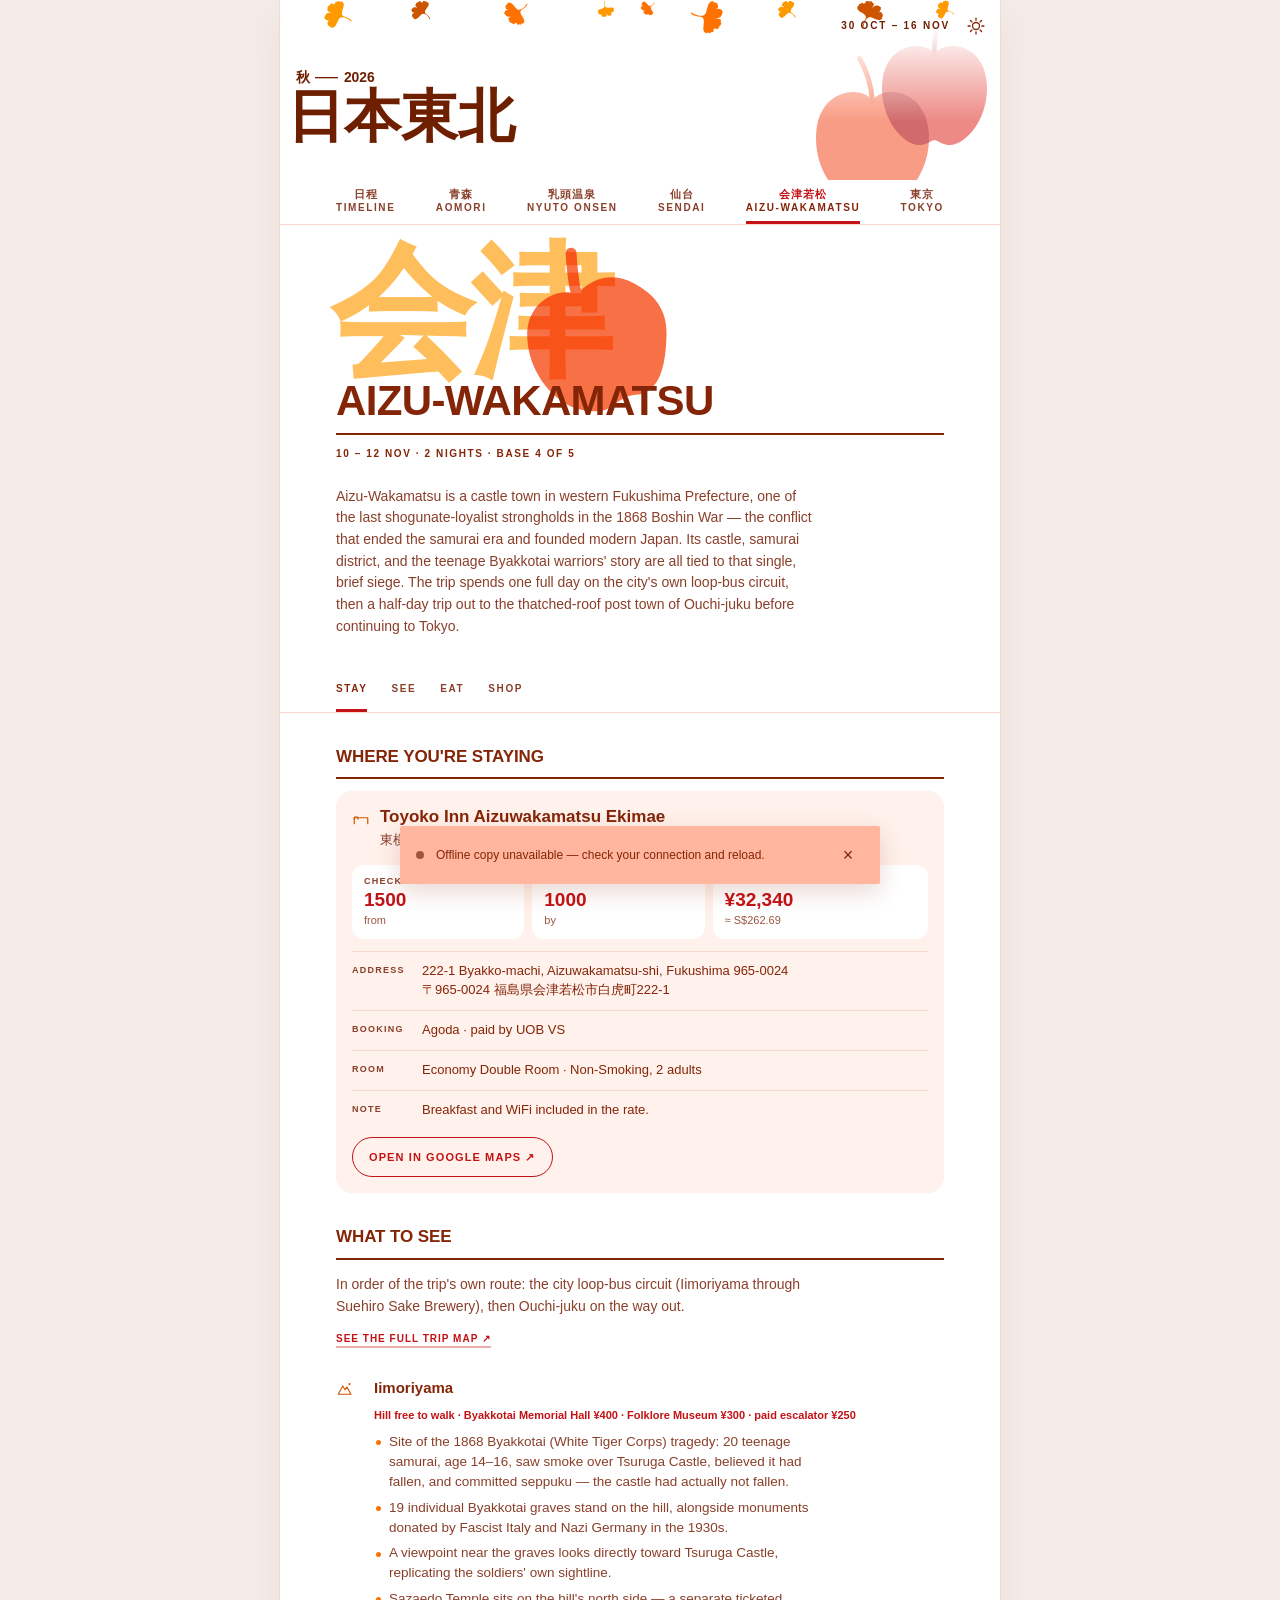
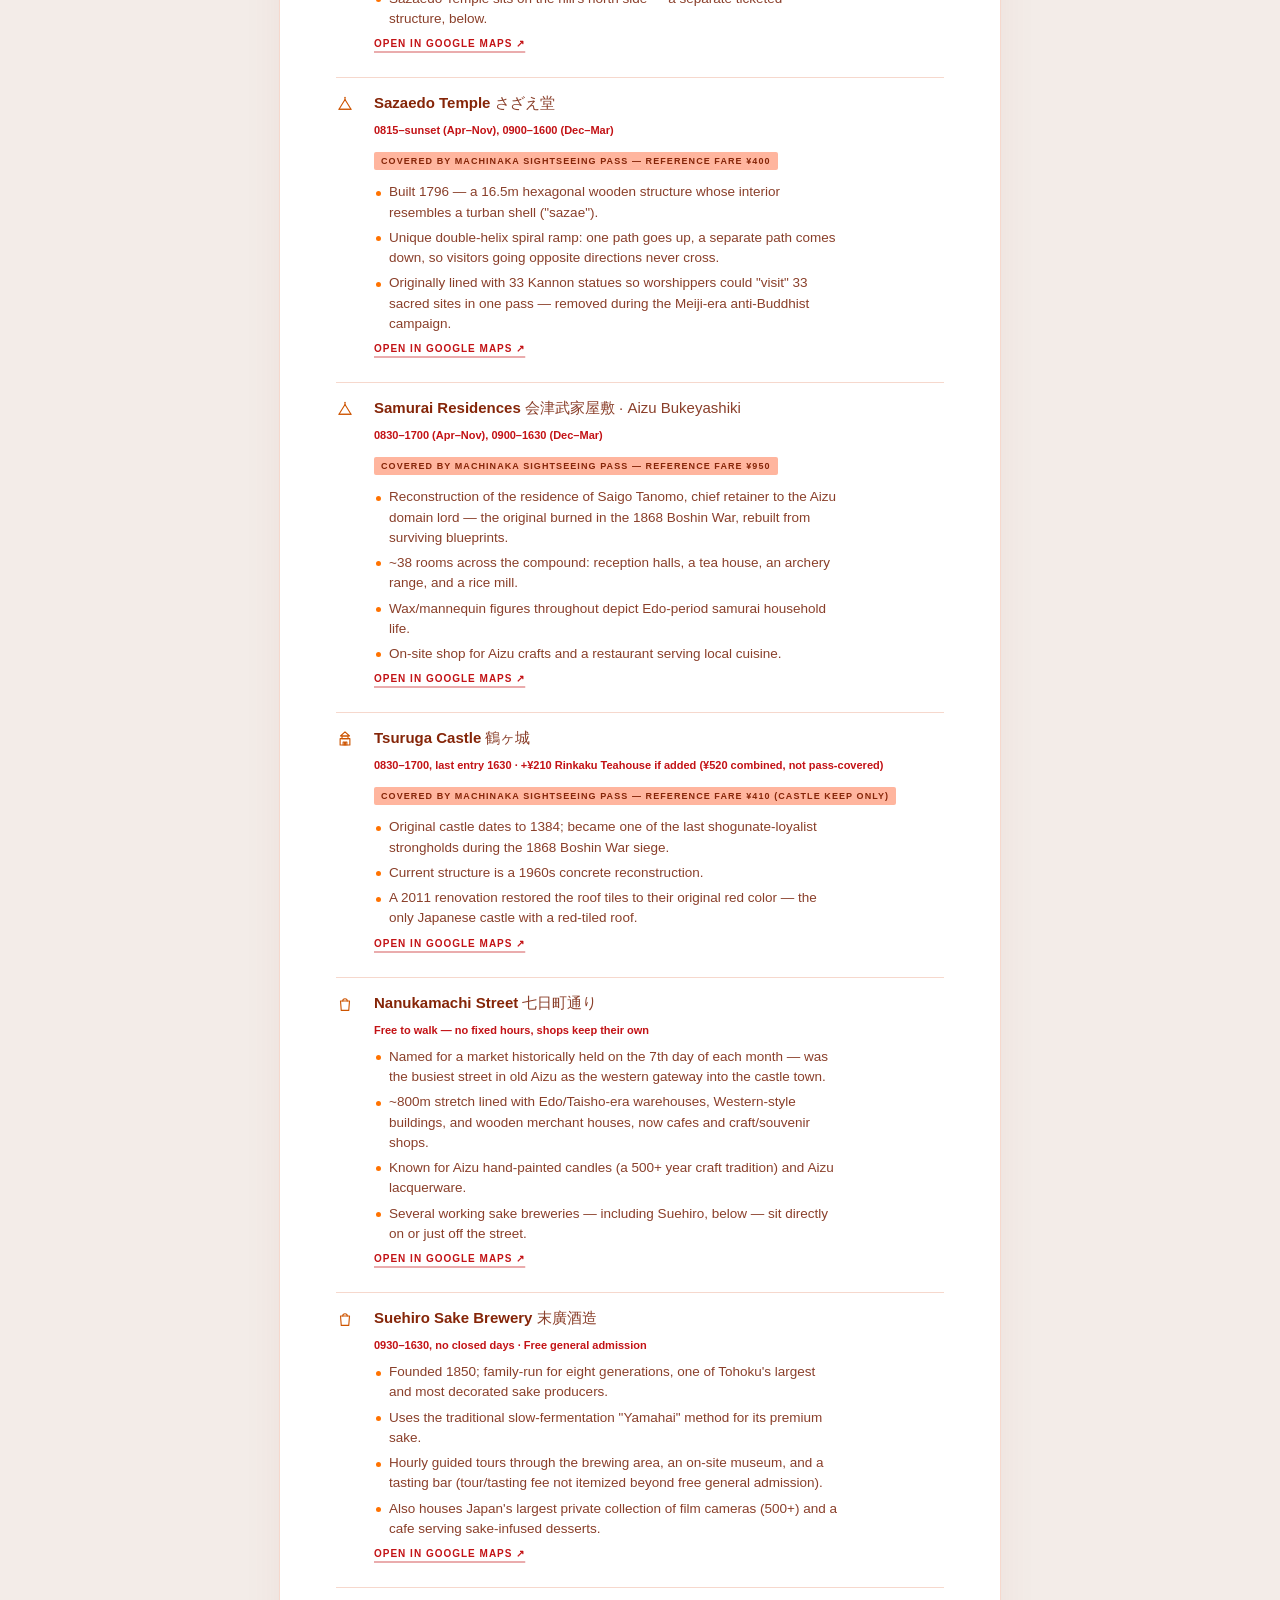
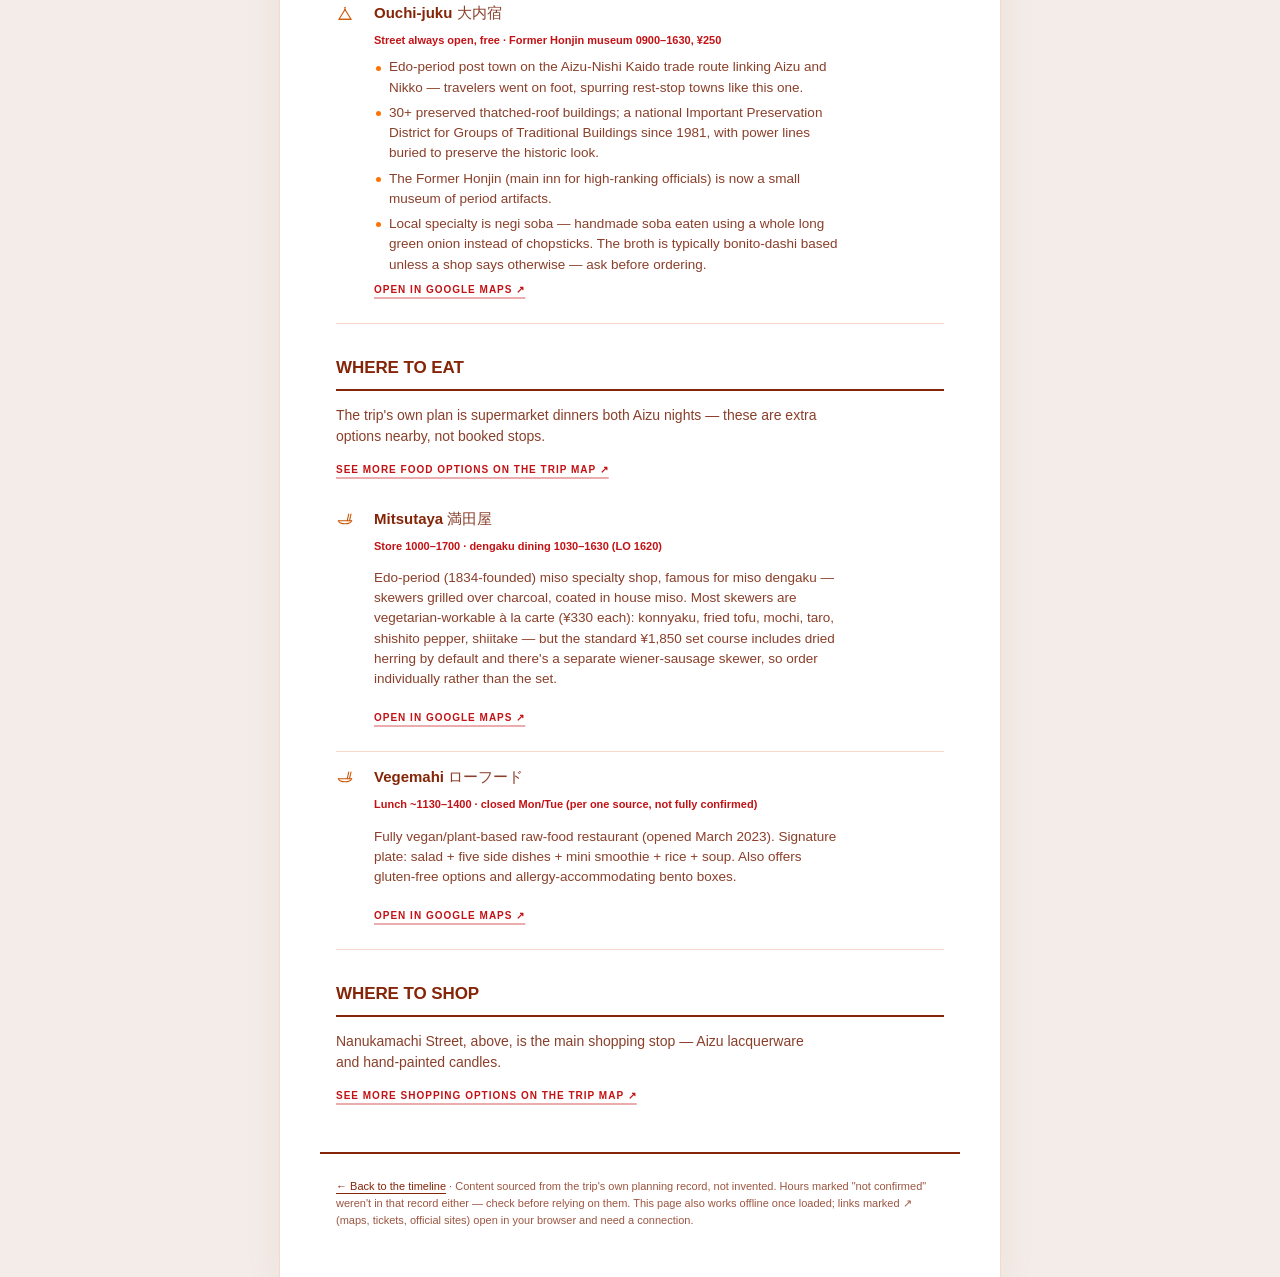
==== commit 109de5dc: "Reskin: autumn cover design, loading screen, new icon - Light/dark autumn palette from the trip cove" ====
--- a/aizu.html
+++ b/aizu.html
@@ -1 +1 @@
-<!doctype html><html lang="en"><head><meta charset="utf-8"><meta name="viewport" content="width=device-width,initial-scale=1,viewport-fit=cover"><title>Aizu-Wakamatsu — 2026 Tohoku</title><meta name="theme-color" content="#0b0d0a"><link rel="icon" href="favicon.ico" sizes="any"><link rel="icon" type="image/png" sizes="16x16" href="icons/favicon-16.png"><link rel="icon" type="image/png" sizes="32x32" href="icons/favicon-32.png"><link rel="icon" type="image/png" sizes="48x48" href="icons/favicon-48.png"><link rel="apple-touch-icon" sizes="180x180" href="icons/apple-touch-icon.png"><link rel="manifest" href="manifest.webmanifest"><meta name="apple-mobile-web-app-capable" content="yes"><meta name="apple-mobile-web-app-status-bar-style" content="black-translucent"><meta name="apple-mobile-web-app-title" content="Tohoku 2026"><meta name="mobile-web-app-capable" content="yes"><link rel="stylesheet" href="styles.css"></head><body class="page-ref"><svg style="display:none" aria-hidden="true"><symbol id="i-hotel" viewBox="0 0 24 24" fill="none" stroke="currentColor" stroke-width="1.5" stroke-linecap="round" stroke-linejoin="round"><path d="M3 19v-6h18v6"/><path d="M3 15v-2a1 1 0 0 1 1-1h3a1 1 0 0 1 1 1v2"/><path d="M3 21v-2M21 21v-2"/></symbol><symbol id="i-food" viewBox="0 0 24 24" fill="none" stroke="currentColor" stroke-width="1.5" stroke-linecap="round" stroke-linejoin="round"><path d="M3.5 13a8.5 4 0 0 0 17 0"/><path d="M3 13h18"/><path d="M17 4 15 13M20 4 18 13"/></symbol><symbol id="i-site" viewBox="0 0 24 24" fill="none" stroke="currentColor" stroke-width="1.5" stroke-linecap="round" stroke-linejoin="round"><path d="M4 19 12 6l8 13Z"/><path d="M4 19h16"/><path d="M12 6V3"/></symbol><symbol id="i-castle" viewBox="0 0 24 24" fill="none" stroke="currentColor" stroke-width="1.5" stroke-linecap="round" stroke-linejoin="round"><path d="M12 2.5 18 8H6Z"/><path d="M8 8h8v3.5H8Z"/><path d="M5.5 11.5h13V20h-13Z"/><path d="M9.5 20v-4h2v4M12.5 20v-4h2v4"/></symbol><symbol id="i-shop" viewBox="0 0 24 24" fill="none" stroke="currentColor" stroke-width="1.5" stroke-linecap="round" stroke-linejoin="round"><path d="M6 8h12l-1 12.5H7Z"/><path d="M9 8a3 3 0 0 1 6 0"/></symbol><symbol id="i-hike" viewBox="0 0 24 24" fill="none" stroke="currentColor" stroke-width="1.5" stroke-linecap="round" stroke-linejoin="round"><circle cx="18" cy="5.5" r="1.4" fill="currentColor" stroke="none"/><path d="M3 19 9 8l3 5 2.5-3.5L20 19Z"/></symbol></svg><header class="masthead"><div class="masthead__row"><a href="index.html" class="masthead__title">2026 Tohoku</a> <span class="masthead__meta">BASE 4</span></div><nav class="masthead__nav" aria-label="Destinations"><a href="index.html">Timeline</a> <a href="aomori.html">Aomori</a> <a href="nyuto.html">Nyuto</a> <a href="sendai.html">Sendai</a> <a href="aizu.html" aria-current="page">Aizu</a> <a href="tokyo.html">Tokyo</a></nav></header><main class="ref"><p class="ref__eyebrow"><a href="index.html">← Timeline</a></p><h1>Aizu-Wakamatsu</h1><p class="ref__sub">10 – 12 NOV · 2 NIGHTS · BASE 4 OF 5</p><p class="ref__intro">Aizu-Wakamatsu is a castle town in western Fukushima Prefecture, one of the last shogunate-loyalist strongholds in the 1868 Boshin War — the conflict that ended the samurai era and founded modern Japan. Its castle, samurai district, and the teenage Byakkotai warriors' story are all tied to that single, brief siege. The trip spends one full day on the city's own loop-bus circuit, then a half-day trip out to the thatched-roof post town of Ouchi-juku before continuing to Tokyo.</p><nav class="subnav" aria-label="Sections"><a href="#stay">Stay</a> <a href="#see">See</a> <a href="#eat">Eat</a> <a href="#shop">Shop</a></nav><h2 class="section-label" id="stay">Where you're staying</h2><div class="stay"><p class="stay__name"><svg class="row__icon" style="width:16px;height:16px;vertical-align:-2px;margin-right:6px;color:var(--amber)"><use href="#i-hotel"/></svg>Toyoko Inn Aizuwakamatsu Ekimae <span style="color:var(--paper-dim);font-weight:400">東横INN会津若松駅前</span></p><dl><dt>Address</dt><dd>222-1 Byakko-machi, Aizuwakamatsu-shi, Fukushima 965-0024<br>〒965-0024 福島県会津若松市白虎町222-1</dd><dt>Check-in</dt><dd>from 1500</dd><dt>Check-out</dt><dd>by 1000</dd><dt>Cost</dt><dd class="stay__cost">¥32,340 <span style="color:var(--paper-dim)">(S$262.69, booked via Agoda)</span></dd><dt>Paid by</dt><dd>UOB VS</dd><dt>Room</dt><dd>Economy Double Room · Non-Smoking, 2 adults</dd><dt>Note</dt><dd>Breakfast and WiFi included in the rate.</dd><dt>Map</dt><dd><a class="place__map" href="https://www.google.com/maps/search/?api=1&query=Toyoko+Inn+Aizuwakamatsu+Ekimae" target="_blank" rel="noopener" style="margin-top:0">Open in Google Maps ↗</a></dd></dl></div><h2 class="section-label" id="see">What to see</h2><p class="ref__intro" style="margin-bottom:var(--space-2)">In order of the trip's own route: the city loop-bus circuit (Iimoriyama through Suehiro Sake Brewery), then Ouchi-juku on the way out.</p><a class="section-map-link" href="https://www.google.com/maps/d/edit?mid=1ZMRF5dMRoMmZC4AqGXF9uyO9KPdyumE&usp=sharing" target="_blank" rel="noopener">See the full trip map ↗</a><div class="place" id="iimoriyama"><svg class="place__icon"><use href="#i-hike"/></svg><div><p class="place__name">Iimoriyama</p><p class="place__meta">Hill free to walk · Byakkotai Memorial Hall ¥400 · Folklore Museum ¥300 · paid escalator ¥250</p><div class="place__desc"><ul><li>Site of the 1868 Byakkotai (White Tiger Corps) tragedy: 20 teenage samurai, age 14–16, saw smoke over Tsuruga Castle, believed it had fallen, and committed seppuku — the castle had actually not fallen.</li><li>19 individual Byakkotai graves stand on the hill, alongside monuments donated by Fascist Italy and Nazi Germany in the 1930s.</li><li>A viewpoint near the graves looks directly toward Tsuruga Castle, replicating the soldiers' own sightline.</li><li>Sazaedo Temple sits on the hill's north side — a separate ticketed structure, below.</li></ul></div><a class="place__map" href="https://www.google.com/maps/search/?api=1&query=Iimoriyama+Aizuwakamatsu" target="_blank" rel="noopener">Open in Google Maps ↗</a></div></div><div class="place" id="sazaedo-temple"><svg class="place__icon"><use href="#i-site"/></svg><div><p class="place__name">Sazaedo Temple <span style="color:var(--paper-dim);font-weight:400">さざえ堂</span></p><p class="place__meta">0815–sunset (Apr–Nov), 0900–1600 (Dec–Mar)</p><p class="flag flag--outline">covered by MACHINAKA Sightseeing pass — reference fare ¥400</p><div class="place__desc"><ul><li>Built 1796 — a 16.5m hexagonal wooden structure whose interior resembles a turban shell ("sazae").</li><li>Unique double-helix spiral ramp: one path goes up, a separate path comes down, so visitors going opposite directions never cross.</li><li>Originally lined with 33 Kannon statues so worshippers could "visit" 33 sacred sites in one pass — removed during the Meiji-era anti-Buddhist campaign.</li></ul></div><a class="place__map" href="https://www.google.com/maps/search/?api=1&query=Sazaedo+Temple+Aizuwakamatsu" target="_blank" rel="noopener">Open in Google Maps ↗</a></div></div><div class="place" id="samurai-residences-bukeyashiki"><svg class="place__icon"><use href="#i-site"/></svg><div><p class="place__name">Samurai Residences <span style="color:var(--paper-dim);font-weight:400">会津武家屋敷 · Aizu Bukeyashiki</span></p><p class="place__meta">0830–1700 (Apr–Nov), 0900–1630 (Dec–Mar)</p><p class="flag flag--outline">covered by MACHINAKA Sightseeing pass — reference fare ¥950</p><div class="place__desc"><ul><li>Reconstruction of the residence of Saigo Tanomo, chief retainer to the Aizu domain lord — the original burned in the 1868 Boshin War, rebuilt from surviving blueprints.</li><li>~38 rooms across the compound: reception halls, a tea house, an archery range, and a rice mill.</li><li>Wax/mannequin figures throughout depict Edo-period samurai household life.</li><li>On-site shop for Aizu crafts and a restaurant serving local cuisine.</li></ul></div><a class="place__map" href="https://www.google.com/maps/search/?api=1&query=Aizu+Bukeyashiki" target="_blank" rel="noopener">Open in Google Maps ↗</a></div></div><div class="place" id="tsuruga-castle"><svg class="place__icon"><use href="#i-castle"/></svg><div><p class="place__name">Tsuruga Castle <span style="color:var(--paper-dim);font-weight:400">鶴ヶ城</span></p><p class="place__meta">0830–1700, last entry 1630 · +¥210 Rinkaku Teahouse if added (¥520 combined, not pass-covered)</p><p class="flag flag--outline">covered by MACHINAKA Sightseeing pass — reference fare ¥410 (castle keep only)</p><div class="place__desc"><ul><li>Original castle dates to 1384; became one of the last shogunate-loyalist strongholds during the 1868 Boshin War siege.</li><li>Current structure is a 1960s concrete reconstruction.</li><li>A 2011 renovation restored the roof tiles to their original red color — the only Japanese castle with a red-tiled roof.</li></ul></div><a class="place__map" href="https://www.google.com/maps/search/?api=1&query=Tsuruga+Castle" target="_blank" rel="noopener">Open in Google Maps ↗</a></div></div><div class="place" id="nanukamachi-street"><svg class="place__icon"><use href="#i-shop"/></svg><div><p class="place__name">Nanukamachi Street <span style="color:var(--paper-dim);font-weight:400">七日町通り</span></p><p class="place__meta">Free to walk — no fixed hours, shops keep their own</p><div class="place__desc"><ul><li>Named for a market historically held on the 7th day of each month — was the busiest street in old Aizu as the western gateway into the castle town.</li><li>~800m stretch lined with Edo/Taisho-era warehouses, Western-style buildings, and wooden merchant houses, now cafes and craft/souvenir shops.</li><li>Known for Aizu hand-painted candles (a 500+ year craft tradition) and Aizu lacquerware.</li><li>Several working sake breweries — including Suehiro, below — sit directly on or just off the street.</li></ul></div><a class="place__map" href="https://www.google.com/maps/search/?api=1&query=Nanukamachi+Street+Aizuwakamatsu" target="_blank" rel="noopener">Open in Google Maps ↗</a></div></div><div class="place" id="suehiro-sake-brewery"><svg class="place__icon"><use href="#i-shop"/></svg><div><p class="place__name">Suehiro Sake Brewery <span style="color:var(--paper-dim);font-weight:400">末廣酒造</span></p><p class="place__meta">0930–1630, no closed days · Free general admission</p><div class="place__desc"><ul><li>Founded 1850; family-run for eight generations, one of Tohoku's largest and most decorated sake producers.</li><li>Uses the traditional slow-fermentation "Yamahai" method for its premium sake.</li><li>Hourly guided tours through the brewing area, an on-site museum, and a tasting bar (tour/tasting fee not itemized beyond free general admission).</li><li>Also houses Japan's largest private collection of film cameras (500+) and a cafe serving sake-infused desserts.</li></ul></div><a class="place__map" href="https://www.google.com/maps/search/?api=1&query=Suehiro+Sake+Brewery+Aizuwakamatsu" target="_blank" rel="noopener">Open in Google Maps ↗</a></div></div><div class="place" id="ouchi-juku"><svg class="place__icon"><use href="#i-site"/></svg><div><p class="place__name">Ouchi-juku <span style="color:var(--paper-dim);font-weight:400">大内宿</span></p><p class="place__meta">Street always open, free · Former Honjin museum 0900–1630, ¥250</p><div class="place__desc"><ul><li>Edo-period post town on the Aizu-Nishi Kaido trade route linking Aizu and Nikko — travelers went on foot, spurring rest-stop towns like this one.</li><li>30+ preserved thatched-roof buildings; a national Important Preservation District for Groups of Traditional Buildings since 1981, with power lines buried to preserve the historic look.</li><li>The Former Honjin (main inn for high-ranking officials) is now a small museum of period artifacts.</li><li>Local specialty is negi soba — handmade soba eaten using a whole long green onion instead of chopsticks. The broth is typically bonito-dashi based unless a shop says otherwise — ask before ordering.</li></ul></div><a class="place__map" href="https://www.google.com/maps/search/?api=1&query=Ouchi-juku" target="_blank" rel="noopener">Open in Google Maps ↗</a></div></div><h2 class="section-label" id="eat">Where to eat</h2><p class="ref__intro" style="margin-bottom:var(--space-2)">The trip's own plan is supermarket dinners both Aizu nights — these are extra options nearby, not booked stops.</p><a class="section-map-link" href="https://www.google.com/maps/d/edit?mid=1ZMRF5dMRoMmZC4AqGXF9uyO9KPdyumE&usp=sharing" target="_blank" rel="noopener">See more food options on the trip map ↗</a><div class="place"><svg class="place__icon"><use href="#i-food"/></svg><div><p class="place__name">Mitsutaya <span style="color:var(--paper-dim);font-weight:400">満田屋</span></p><p class="place__meta">Store 1000–1700 · dengaku dining 1030–1630 (LO 1620)</p><p class="place__desc">Edo-period (1834-founded) miso specialty shop, famous for miso dengaku — skewers grilled over charcoal, coated in house miso. Most skewers are vegetarian-workable à la carte (¥330 each): konnyaku, fried tofu, mochi, taro, shishito pepper, shiitake — but the standard ¥1,850 set course includes dried herring by default and there's a separate wiener-sausage skewer, so order individually rather than the set.</p><a class="place__map" href="https://www.google.com/maps/search/?api=1&query=Mitsutaya+Aizuwakamatsu" target="_blank" rel="noopener">Open in Google Maps ↗</a></div></div><div class="place"><svg class="place__icon"><use href="#i-food"/></svg><div><p class="place__name">Vegemahi <span style="color:var(--paper-dim);font-weight:400">ローフード</span></p><p class="place__meta">Lunch ~1130–1400 · closed Mon/Tue (per one source, not fully confirmed)</p><p class="place__desc">Fully vegan/plant-based raw-food restaurant (opened March 2023). Signature plate: salad + five side dishes + mini smoothie + rice + soup. Also offers gluten-free options and allergy-accommodating bento boxes.</p><a class="place__map" href="https://www.google.com/maps/search/?api=1&query=Vegemahi+Aizuwakamatsu" target="_blank" rel="noopener">Open in Google Maps ↗</a></div></div><h2 class="section-label" id="shop">Where to shop</h2><p class="ref__intro" style="margin-bottom:var(--space-2)">Nanukamachi Street, above, is the main shopping stop — Aizu lacquerware and hand-painted candles.</p><a class="section-map-link" href="https://www.google.com/maps/d/edit?mid=1ZMRF5dMRoMmZC4AqGXF9uyO9KPdyumE&usp=sharing" target="_blank" rel="noopener">See more shopping options on the trip map ↗</a></main><footer class="foot"><a href="index.html">← Back to the timeline</a> · Content sourced from the trip's own planning record, not invented. Hours marked "not confirmed" weren't in that record either — check before relying on them. This page also works offline once loaded; links marked ↗ (maps, tickets, official sites) open in your browser and need a connection.</footer><script>!function(){var e=document.querySelector(".subnav");if(e){var t=Array.prototype.slice.call(e.querySelectorAll("a")),r=t.map(function(e){return document.getElementById(e.getAttribute("href").slice(1))}).filter(Boolean);r.length&&(window.addEventListener("scroll",n,{passive:!0}),window.addEventListener("resize",n),n())}function n(){!function(r){e.querySelectorAll("a[aria-current]").forEach(function(e){e.removeAttribute("aria-current")});for(var n=0;n<t.length;n++)if(t[n].getAttribute("href").slice(1)===r){t[n].setAttribute("aria-current","true");break}}(function(){if(window.innerHeight+window.scrollY>=document.documentElement.scrollHeight-2)return r[r.length-1].id;for(var t=e.getBoundingClientRect().bottom,n=r[0],i=0;i<r.length;i++)r[i].getBoundingClientRect().top<=t&&(n=r[i]);return n.id}())}}()</script><script src="pwa.js" defer></script></body></html>+<!doctype html><html lang="en"><head><meta charset="utf-8"><meta name="viewport" content="width=device-width,initial-scale=1,viewport-fit=cover"><title>Aizu-Wakamatsu — 2026 Tohoku</title><meta name="theme-color" content="#ffffff" media="(prefers-color-scheme: light)"><meta name="theme-color" content="#1a0a06" media="(prefers-color-scheme: dark)"><link rel="icon" href="favicon.ico" sizes="any"><link rel="icon" type="image/png" sizes="16x16" href="icons/favicon-16.png"><link rel="icon" type="image/png" sizes="32x32" href="icons/favicon-32.png"><link rel="icon" type="image/png" sizes="48x48" href="icons/favicon-48.png"><link rel="apple-touch-icon" sizes="180x180" href="icons/apple-touch-icon.png"><link rel="manifest" href="manifest.webmanifest"><meta name="apple-mobile-web-app-capable" content="yes"><meta name="apple-mobile-web-app-status-bar-style" content="black-translucent"><meta name="apple-mobile-web-app-title" content="Tohoku 2026"><meta name="mobile-web-app-capable" content="yes"><link rel="stylesheet" href="styles.css"></head><body class="page-ref"><svg style="display:none" aria-hidden="true"><symbol id="i-hotel" viewBox="0 0 24 24" fill="none" stroke="currentColor" stroke-width="1.5" stroke-linecap="round" stroke-linejoin="round"><path d="M3 19v-6h18v6"/><path d="M3 15v-2a1 1 0 0 1 1-1h3a1 1 0 0 1 1 1v2"/><path d="M3 21v-2M21 21v-2"/></symbol><symbol id="i-food" viewBox="0 0 24 24" fill="none" stroke="currentColor" stroke-width="1.5" stroke-linecap="round" stroke-linejoin="round"><path d="M3.5 13a8.5 4 0 0 0 17 0"/><path d="M3 13h18"/><path d="M17 4 15 13M20 4 18 13"/></symbol><symbol id="i-site" viewBox="0 0 24 24" fill="none" stroke="currentColor" stroke-width="1.5" stroke-linecap="round" stroke-linejoin="round"><path d="M4 19 12 6l8 13Z"/><path d="M4 19h16"/><path d="M12 6V3"/></symbol><symbol id="i-castle" viewBox="0 0 24 24" fill="none" stroke="currentColor" stroke-width="1.5" stroke-linecap="round" stroke-linejoin="round"><path d="M12 2.5 18 8H6Z"/><path d="M8 8h8v3.5H8Z"/><path d="M5.5 11.5h13V20h-13Z"/><path d="M9.5 20v-4h2v4M12.5 20v-4h2v4"/></symbol><symbol id="i-shop" viewBox="0 0 24 24" fill="none" stroke="currentColor" stroke-width="1.5" stroke-linecap="round" stroke-linejoin="round"><path d="M6 8h12l-1 12.5H7Z"/><path d="M9 8a3 3 0 0 1 6 0"/></symbol><symbol id="i-hike" viewBox="0 0 24 24" fill="none" stroke="currentColor" stroke-width="1.5" stroke-linecap="round" stroke-linejoin="round"><circle cx="18" cy="5.5" r="1.4" fill="currentColor" stroke="none"/><path d="M3 19 9 8l3 5 2.5-3.5L20 19Z"/></symbol></svg><header class="hero"><div class="hero__apples" aria-hidden="true"><img class="hero__a hero__a--coral-stem" src="art/apple-coral-stem.svg" alt="" width="54" height="148"> <img class="hero__a hero__a--coral" src="art/apple-coral.svg" alt="" width="345" height="329"> <img class="hero__a hero__a--red-stem" src="art/apple-red-stem.svg" alt="" width="44" height="141"> <img class="hero__a hero__a--red" src="art/apple-red.svg" alt="" width="319" height="303"> <img class="hero__a hero__a--overlap" src="art/apple-overlap.svg" alt="" width="319" height="303"></div><div class="hero__leaves" aria-hidden="true"><span class="leaf" style="--x:6%;--s:30px;--dur:11s;--delay:-2s;--drift:40px;--spin:300deg"><svg viewBox="320 82 250 250" focusable="false"><path d="M449.25 246.379C460.533 225.133 476.462 222.226 496.83 227.12C541.311 237.816 553.072 268.225 558.45 260.901C564.294 252.931 544.532 235.312 497.122 219.684C476.844 213.003 475.328 197.176 479.103 179.134C480.77 173.201 482.839 165.764 484.871 158.247C488.484 146.698 492.184 135.284 492.862 125.617C493.004 124.701 493.085 123.978 493.08 123.51C492.982 113.691 490.383 104.771 481.406 97.3843C473.807 91.784 468.407 93.7924 464.067 98.8266C460.418 96.265 458.945 89.1436 453.319 89.564C450.482 89.4618 447.677 94.0691 445.226 94.8827C442.432 95.3972 441.091 94.2428 438.589 94.4334C424.124 94.2511 417.619 99.7546 422.479 114.483C420.272 114.333 415.969 112.689 413.925 113.548C410.722 114.885 410.831 118.491 409.587 118.582C403.959 119.004 399.18 109.613 392.879 109.454C386.578 109.288 382.447 115.636 379.87 120.481C376.072 127.592 376.438 125.129 371.047 128.675C366.52 131.211 356.73 143.254 356.761 147.966C356.368 151.139 359.252 151.861 359.435 154.368C360.144 159.655 357.35 160.176 355.851 165.318C353.347 174.58 369.887 180.319 387.406 185.851C390.444 186.815 389.283 188.153 386.816 187.977C368.718 186.402 354.735 189.689 346.431 199.332C341.807 204.703 326.506 231.917 334.216 237.947C336.949 240.091 339.633 239.881 343.156 239.803C343.403 239.793 342.032 245.858 344.096 248.221C346.156 250.579 350.105 248.709 352.651 249.15C356.16 249.835 358.603 253.106 361.779 253.499C364.935 253.992 369.517 251.243 373.597 249.909C374.854 249.503 374.742 250.831 374.039 251.489C366.966 258.147 357.861 261.673 357.446 271.423C357.135 279.931 359.568 291.974 365.982 297.502C367.666 298.953 369.816 298.884 371.005 299.489C373.45 300.721 371.615 301.907 374.49 303.083C377.082 304.148 377.031 302.338 379.936 303.385C383.783 304.756 381.161 309.728 386.069 311.883C421.37 325.422 437.881 267.781 449.25 246.379Z" style="fill:var(--art-gold)"/></svg></span><span class="leaf" style="--x:18%;--s:22px;--dur:13s;--delay:-9s;--drift:-30px;--spin:-260deg"><svg viewBox="130 715 175 175" focusable="false"><path d="M217.958 832.524C230.865 820.533 242.584 822.345 255.502 830.62C283.711 848.7 284.549 872.564 290.028 868.787C295.985 864.675 286.541 847.74 257.49 825.546C245.062 816.055 247.813 804.74 254.756 793.163C257.334 789.458 260.551 784.809 263.762 780.096C269.034 772.973 274.334 765.963 277.124 759.437C277.442 758.837 277.672 758.357 277.781 758.032C280.071 751.214 280.413 744.419 275.975 737.152C272.062 731.453 267.843 731.547 263.632 733.988C261.722 731.34 262.413 726.059 258.419 724.999C256.481 724.247 253.433 726.761 251.543 726.736C249.486 726.421 248.835 725.301 247.058 724.832C237.094 721.233 231.271 723.479 231.099 734.837C229.607 734.203 227.024 732.033 225.404 732.136C222.867 732.293 222.077 734.814 221.194 734.578C217.199 733.519 216.147 725.874 211.825 724.252C207.505 722.624 203.123 726.025 200.177 728.758C195.842 732.767 196.687 731.15 192.105 732.309C188.364 732.977 178.699 738.96 177.589 742.227C176.556 744.329 178.378 745.521 177.902 747.299C177.124 751.127 175.066 750.818 172.794 754.015C168.838 759.823 178.904 767.764 189.698 775.797C191.569 777.194 190.444 777.841 188.779 777.127C176.635 771.692 166.171 770.61 158.111 775.288C153.622 777.895 136.502 793.051 140.389 799.074C141.765 801.214 143.673 801.713 146.129 802.504C146.302 802.557 143.898 806.424 144.758 808.555C145.618 810.681 148.799 810.335 150.455 811.251C152.718 812.568 153.623 815.417 155.726 816.451C157.792 817.55 161.622 816.748 164.765 816.805C165.732 816.825 165.336 817.717 164.691 818.004C158.2 820.913 151.053 821.167 148.425 827.813C146.168 833.625 144.96 842.542 148.071 847.907C148.887 849.315 150.392 849.783 151.069 850.487C152.465 851.927 150.911 852.307 152.618 853.81C154.156 855.17 154.555 853.905 156.313 855.327C158.647 857.199 155.638 860.01 158.517 862.679C179.692 880.522 204.953 844.603 217.958 832.524Z" style="fill:var(--art-rust)"/></svg></span><span class="leaf" style="--x:31%;--s:26px;--dur:10s;--delay:-5s;--drift:50px;--spin:340deg"><svg viewBox="38 972 175 175" focusable="false"><path d="M126.246 1027.62C138.212 1040.56 150.035 1039.63 163.54 1032.36C193.033 1016.46 195.668 992.723 200.847 996.903C206.477 1001.45 195.782 1017.63 165.139 1037.57C152.031 1046.09 153.92 1057.58 159.97 1069.65C162.261 1073.54 165.118 1078.42 167.964 1083.36C172.684 1090.86 177.44 1098.25 179.73 1104.97C180.001 1105.59 180.194 1106.09 180.278 1106.42C182.047 1113.39 181.876 1120.19 176.902 1127.1C172.571 1132.49 168.371 1132.08 164.356 1129.33C162.252 1131.82 162.542 1137.14 158.48 1137.9C156.49 1138.5 153.641 1135.76 151.754 1135.65C149.679 1135.8 148.945 1136.87 147.139 1137.21C136.931 1140.04 131.295 1137.36 131.979 1126.02C130.444 1126.54 127.705 1128.51 126.098 1128.29C123.579 1127.94 122.981 1125.37 122.084 1125.54C118.019 1126.29 116.394 1133.83 111.962 1135.13C107.531 1136.42 103.418 1132.7 100.687 1129.75C96.6669 1125.43 97.3871 1127.1 92.906 1125.6C89.2263 1124.66 80.04 1117.96 79.18 1114.62C78.308 1112.45 80.2148 1111.39 79.8748 1109.58C79.3873 1105.71 77.3119 1105.86 75.2878 1102.5C71.7809 1096.41 82.4181 1089.25 93.7868 1082.06C95.7577 1080.81 94.6853 1080.08 92.9715 1080.66C80.4518 1085.17 69.9361 1085.46 62.2515 1080.18C57.9722 1077.24 42.0442 1060.84 46.3746 1055.13C47.9085 1053.1 49.8485 1052.74 52.3573 1052.14C52.534 1052.1 50.428 1048.06 51.447 1046C52.4645 1043.95 55.6106 1044.53 57.3309 1043.74C59.6871 1042.6 60.8046 1039.83 62.9794 1038.96C65.122 1038.02 68.8806 1039.11 72.0191 1039.29C72.9852 1039.34 72.6576 1038.42 72.0362 1038.08C65.7827 1034.69 58.6757 1033.9 56.5565 1027.08C54.744 1021.11 54.2124 1012.13 57.7192 1007.01C58.6397 1005.67 60.175 1005.32 60.904 1004.67C62.4041 1003.34 60.883 1002.84 62.6988 1001.47C64.3348 1000.23 64.6372 1001.52 66.4979 1000.24C68.9658 998.545 66.1779 995.515 69.2497 993.071C91.7107 976.877 114.19 1014.6 126.246 1027.62Z" style="fill:var(--art-orange)"/></svg></span><span class="leaf" style="--x:44%;--s:18px;--dur:14s;--delay:-1s;--drift:-20px;--spin:220deg"><svg viewBox="68 844 138 138" focusable="false"><path d="M150.328 903.402C137.389 904.258 131.538 897.781 128.003 887.058C120.288 863.636 130.89 849.62 126.007 849.232C120.697 848.815 118.227 862.87 124.512 889.033C127.203 900.223 120.379 905.407 111.038 908.795C107.846 909.714 103.85 910.875 99.8286 912.076C93.5106 913.696 87.2294 915.238 82.6063 917.669C82.146 917.864 81.7917 918.032 81.5786 918.167C77.1055 920.997 73.755 924.719 72.9157 930.929C72.5042 936 74.9566 937.905 78.4951 938.467C78.3561 940.866 75.5098 943.561 77.2984 946.02C78.0563 947.35 80.9639 947.329 82.0318 948.221C83.0603 949.356 82.9117 950.298 83.7086 951.39C87.7282 958.072 92.096 959.492 97.4679 953.087C98.0255 954.141 98.4927 956.58 99.4658 957.273C100.988 958.362 102.609 957.289 103.004 957.833C104.794 960.293 101.845 965.147 103.56 968.08C105.271 971.016 109.352 971.108 112.304 970.915C116.641 970.638 115.408 971.169 118.562 972.635C121.009 973.99 129.306 975.061 131.456 973.71C133.022 972.99 132.535 971.464 133.632 970.669C135.854 968.844 136.886 969.976 139.668 969.205C144.624 967.726 142.562 958.517 140.128 948.918C139.708 947.252 140.65 947.404 141.27 948.585C145.681 957.327 151.155 962.803 157.93 963.874C161.703 964.47 178.517 963.763 179.094 958.519C179.301 956.658 178.443 955.488 177.408 953.895C177.334 953.785 180.503 952.693 181 951.076C181.496 949.463 179.519 948.184 178.999 946.892C178.318 945.089 179.124 943.042 178.403 941.475C177.734 939.888 175.174 938.568 173.406 937.076C172.863 936.615 173.503 936.29 174.004 936.425C179.062 937.778 183.261 940.951 187.848 938.376C191.835 936.105 196.665 931.574 197.379 927.066C197.567 925.883 196.925 924.917 196.865 924.2C196.737 922.73 197.801 923.235 197.524 921.583C197.277 920.093 196.462 920.63 196.118 919.002C195.654 916.849 198.677 916.641 198.273 913.78C194.465 893.759 163.362 902.543 150.328 903.402Z" style="fill:var(--art-gold)"/></svg></span><span class="leaf" style="--x:57%;--s:34px;--dur:12s;--delay:-7s;--drift:30px;--spin:-320deg"><svg viewBox="735 970 368 372" focusable="false"><path d="M910.746 1100.16C899.792 1134.95 876.849 1143.68 845.136 1142.01C775.874 1138.35 749.946 1096.26 743.951 1108.67C737.44 1122.16 771.764 1142.97 846.753 1153.17C878.828 1157.53 885.457 1180.71 884.811 1208.65C883.965 1217.95 882.934 1229.61 881.98 1241.38C879.783 1259.59 877.419 1277.63 879.077 1292.22C879.119 1293.63 879.198 1294.73 879.334 1295.43C882.191 1310.04 888.529 1322.61 903.951 1331.15C916.824 1337.4 924.32 1332.91 929.4 1324.21C935.547 1327.02 939.708 1337.23 947.979 1335.05C952.236 1334.42 955.146 1326.78 958.574 1324.89C962.598 1323.35 964.916 1324.7 968.592 1323.73C990.206 1320 998.384 1310 987.072 1289.39C990.404 1289 997.272 1290.26 1000.08 1288.42C1004.49 1285.54 1003.33 1280.2 1005.16 1279.72C1013.43 1277.53 1023.15 1290.21 1032.59 1288.71C1042.03 1287.22 1046.43 1276.62 1048.93 1268.68C1052.63 1257.03 1052.77 1260.81 1059.82 1254.03C1065.87 1249 1077.14 1228.35 1075.79 1221.33C1075.5 1216.49 1071.01 1216.21 1070.04 1212.52C1067.52 1204.84 1071.54 1203.29 1072.36 1195.21C1073.54 1180.71 1047.29 1176.72 1019.65 1173.31C1014.86 1172.72 1016.22 1170.4 1019.94 1169.98C1047.36 1167.33 1067.29 1158.57 1077.01 1141.91C1082.42 1132.62 1097.72 1087.83 1084.56 1080.97C1079.89 1078.53 1075.95 1079.58 1070.72 1080.67C1070.35 1080.75 1070.72 1071.33 1066.99 1068.38C1063.27 1065.43 1057.9 1069.31 1053.98 1069.36C1048.56 1069.31 1044.02 1065.11 1039.18 1065.4C1034.33 1065.53 1028.26 1070.9 1022.55 1074.01C1020.79 1074.96 1020.59 1072.95 1021.45 1071.78C1030.16 1059.9 1042.76 1052.13 1040.69 1037.48C1038.8 1024.71 1031.85 1007.43 1020.76 1000.96C1017.85 999.262 1014.66 999.958 1012.72 999.386C1008.74 998.223 1011.15 995.949 1006.54 994.99C1002.38 994.118 1002.95 996.802 998.334 996.043C992.22 995.062 994.757 986.926 986.845 985.068C930.483 974.633 921.786 1065.12 910.746 1100.16Z" style="fill:var(--art-orange)"/></svg></span><span class="leaf" style="--x:69%;--s:20px;--dur:15s;--delay:-11s;--drift:-40px;--spin:280deg"><svg viewBox="906 1343 172 172" focusable="false"><path d="M992.958 1460.52C1005.87 1448.53 1017.58 1450.35 1030.5 1458.62C1058.71 1476.7 1059.55 1500.56 1065.03 1496.79C1070.98 1492.68 1061.54 1475.74 1032.49 1453.55C1020.06 1444.05 1022.81 1432.74 1029.76 1421.16C1032.33 1417.46 1035.55 1412.81 1038.76 1408.1C1044.03 1400.97 1049.33 1393.96 1052.12 1387.44C1052.44 1386.84 1052.67 1386.36 1052.78 1386.03C1055.07 1379.21 1055.41 1372.42 1050.97 1365.15C1047.06 1359.45 1042.84 1359.55 1038.63 1361.99C1036.72 1359.34 1037.41 1354.06 1033.42 1353C1031.48 1352.25 1028.43 1354.76 1026.54 1354.74C1024.49 1354.42 1023.83 1353.3 1022.06 1352.83C1012.09 1349.23 1006.27 1351.48 1006.1 1362.84C1004.61 1362.2 1002.02 1360.03 1000.4 1360.14C997.867 1360.29 997.077 1362.81 996.194 1362.58C992.199 1361.52 991.147 1353.87 986.825 1352.25C982.505 1350.62 978.123 1354.02 975.177 1356.76C970.842 1360.77 971.687 1359.15 967.105 1360.31C963.364 1360.98 953.699 1366.96 952.589 1370.23C951.556 1372.33 953.378 1373.52 952.902 1375.3C952.124 1379.13 950.066 1378.82 947.794 1382.02C943.838 1387.82 953.904 1395.76 964.698 1403.8C966.569 1405.19 965.444 1405.84 963.779 1405.13C951.635 1399.69 941.171 1398.61 933.111 1403.29C928.622 1405.89 911.502 1421.05 915.389 1427.07C916.765 1429.21 918.673 1429.71 921.129 1430.5C921.302 1430.56 918.898 1434.42 919.758 1436.55C920.618 1438.68 923.799 1438.33 925.455 1439.25C927.718 1440.57 928.623 1443.42 930.726 1444.45C932.792 1445.55 936.622 1444.75 939.765 1444.8C940.732 1444.83 940.336 1445.72 939.691 1446C933.2 1448.91 926.053 1449.17 923.425 1455.81C921.168 1461.63 919.96 1470.54 923.071 1475.91C923.887 1477.31 925.392 1477.78 926.069 1478.49C927.465 1479.93 925.911 1480.31 927.618 1481.81C929.156 1483.17 929.555 1481.91 931.313 1483.33C933.647 1485.2 930.638 1488.01 933.517 1490.68C954.692 1508.52 979.953 1472.6 992.958 1460.52Z" style="fill:var(--art-gold)"/></svg></span><span class="leaf" style="--x:80%;--s:28px;--dur:11.5s;--delay:-4s;--drift:25px;--spin:-300deg"><svg viewBox="552 1890 200 205" focusable="false"><path d="M664.017 2018.45C644.799 2011.28 632.99 2018.43 622.761 2033.07C600.427 2065.06 610.123 2091.12 602.548 2089.49C594.311 2087.71 596.955 2065.28 618.368 2028.5C627.53 2012.76 619.545 2001.8 606.93 1992.43C602.51 1989.58 596.983 1986.01 591.434 1982.36C582.596 1977.03 573.779 1971.84 567.878 1966.06C567.269 1965.55 566.808 1965.14 566.547 1964.84C561.055 1958.52 557.668 1951.35 559.218 1941.56C560.899 1933.69 565.481 1931.92 571.099 1932.68C571.978 1928.98 568.89 1923.6 572.717 1920.69C574.47 1919.02 578.866 1920.37 580.89 1919.5C582.964 1918.25 583.167 1916.75 584.871 1915.46C593.999 1907.16 601.263 1906.99 606.493 1919.14C607.817 1917.8 609.633 1914.31 611.422 1913.71C614.223 1912.75 616.193 1915.11 617.038 1914.47C620.869 1911.55 618.606 1902.86 622.537 1899.19C626.464 1895.52 632.691 1897.23 637.075 1898.87C643.521 1901.26 641.894 1899.89 647.34 1899.11C651.663 1898.16 664.723 1900.31 667.369 1903.33C669.414 1905.14 667.982 1907.23 669.284 1908.93C671.822 1912.71 673.9 1911.46 677.765 1913.89C684.602 1918.39 677.294 1931.4 669.244 1944.84C667.85 1947.18 669.347 1947.37 670.822 1945.87C681.48 1934.62 692.262 1928.81 703.016 1930.27C709.005 1931.08 734.162 1939.79 732.653 1948C732.122 1950.92 730.29 1952.3 727.998 1954.24C727.835 1954.38 732.141 1957.47 732.16 1960.15C732.179 1962.82 728.601 1963.86 727.226 1965.58C725.375 1968 725.666 1971.47 723.862 1973.52C722.127 1975.62 717.648 1976.45 714.29 1977.91C713.258 1978.36 714.08 1979.15 714.902 1979.17C723.18 1979.42 730.985 1976.52 736.766 1982.5C741.776 1987.76 747.036 1996.82 746.07 2003.97C745.817 2005.85 744.406 2007.02 743.988 2008.08C743.126 2010.25 744.967 2009.97 743.798 2012.35C742.746 2014.49 741.755 2013.31 740.494 2015.62C738.814 2018.67 743.3 2020.36 741.387 2024.51C726.519 2053.12 683.378 2025.68 664.017 2018.45Z" style="fill:var(--art-rust)"/></svg></span><span class="leaf" style="--x:91%;--s:20px;--dur:13.5s;--delay:-8s;--drift:-35px;--spin:260deg"><svg viewBox="320 82 250 250" focusable="false"><path d="M449.25 246.379C460.533 225.133 476.462 222.226 496.83 227.12C541.311 237.816 553.072 268.225 558.45 260.901C564.294 252.931 544.532 235.312 497.122 219.684C476.844 213.003 475.328 197.176 479.103 179.134C480.77 173.201 482.839 165.764 484.871 158.247C488.484 146.698 492.184 135.284 492.862 125.617C493.004 124.701 493.085 123.978 493.08 123.51C492.982 113.691 490.383 104.771 481.406 97.3843C473.807 91.784 468.407 93.7924 464.067 98.8266C460.418 96.265 458.945 89.1436 453.319 89.564C450.482 89.4618 447.677 94.0691 445.226 94.8827C442.432 95.3972 441.091 94.2428 438.589 94.4334C424.124 94.2511 417.619 99.7546 422.479 114.483C420.272 114.333 415.969 112.689 413.925 113.548C410.722 114.885 410.831 118.491 409.587 118.582C403.959 119.004 399.18 109.613 392.879 109.454C386.578 109.288 382.447 115.636 379.87 120.481C376.072 127.592 376.438 125.129 371.047 128.675C366.52 131.211 356.73 143.254 356.761 147.966C356.368 151.139 359.252 151.861 359.435 154.368C360.144 159.655 357.35 160.176 355.851 165.318C353.347 174.58 369.887 180.319 387.406 185.851C390.444 186.815 389.283 188.153 386.816 187.977C368.718 186.402 354.735 189.689 346.431 199.332C341.807 204.703 326.506 231.917 334.216 237.947C336.949 240.091 339.633 239.881 343.156 239.803C343.403 239.793 342.032 245.858 344.096 248.221C346.156 250.579 350.105 248.709 352.651 249.15C356.16 249.835 358.603 253.106 361.779 253.499C364.935 253.992 369.517 251.243 373.597 249.909C374.854 249.503 374.742 250.831 374.039 251.489C366.966 258.147 357.861 261.673 357.446 271.423C357.135 279.931 359.568 291.974 365.982 297.502C367.666 298.953 369.816 298.884 371.005 299.489C373.45 300.721 371.615 301.907 374.49 303.083C377.082 304.148 377.031 302.338 379.936 303.385C383.783 304.756 381.161 309.728 386.069 311.883C421.37 325.422 437.881 267.781 449.25 246.379Z" style="fill:var(--art-gold)"/></svg></span><span class="leaf" style="--x:50%;--s:16px;--dur:16s;--delay:-13s;--drift:20px;--spin:200deg"><svg viewBox="38 972 175 175" focusable="false"><path d="M126.246 1027.62C138.212 1040.56 150.035 1039.63 163.54 1032.36C193.033 1016.46 195.668 992.723 200.847 996.903C206.477 1001.45 195.782 1017.63 165.139 1037.57C152.031 1046.09 153.92 1057.58 159.97 1069.65C162.261 1073.54 165.118 1078.42 167.964 1083.36C172.684 1090.86 177.44 1098.25 179.73 1104.97C180.001 1105.59 180.194 1106.09 180.278 1106.42C182.047 1113.39 181.876 1120.19 176.902 1127.1C172.571 1132.49 168.371 1132.08 164.356 1129.33C162.252 1131.82 162.542 1137.14 158.48 1137.9C156.49 1138.5 153.641 1135.76 151.754 1135.65C149.679 1135.8 148.945 1136.87 147.139 1137.21C136.931 1140.04 131.295 1137.36 131.979 1126.02C130.444 1126.54 127.705 1128.51 126.098 1128.29C123.579 1127.94 122.981 1125.37 122.084 1125.54C118.019 1126.29 116.394 1133.83 111.962 1135.13C107.531 1136.42 103.418 1132.7 100.687 1129.75C96.6669 1125.43 97.3871 1127.1 92.906 1125.6C89.2263 1124.66 80.04 1117.96 79.18 1114.62C78.308 1112.45 80.2148 1111.39 79.8748 1109.58C79.3873 1105.71 77.3119 1105.86 75.2878 1102.5C71.7809 1096.41 82.4181 1089.25 93.7868 1082.06C95.7577 1080.81 94.6853 1080.08 92.9715 1080.66C80.4518 1085.17 69.9361 1085.46 62.2515 1080.18C57.9722 1077.24 42.0442 1060.84 46.3746 1055.13C47.9085 1053.1 49.8485 1052.74 52.3573 1052.14C52.534 1052.1 50.428 1048.06 51.447 1046C52.4645 1043.95 55.6106 1044.53 57.3309 1043.74C59.6871 1042.6 60.8046 1039.83 62.9794 1038.96C65.122 1038.02 68.8806 1039.11 72.0191 1039.29C72.9852 1039.34 72.6576 1038.42 72.0362 1038.08C65.7827 1034.69 58.6757 1033.9 56.5565 1027.08C54.744 1021.11 54.2124 1012.13 57.7192 1007.01C58.6397 1005.67 60.175 1005.32 60.904 1004.67C62.4041 1003.34 60.883 1002.84 62.6988 1001.47C64.3348 1000.23 64.6372 1001.52 66.4979 1000.24C68.9658 998.545 66.1779 995.515 69.2497 993.071C91.7107 976.877 114.19 1014.6 126.246 1027.62Z" style="fill:var(--art-orange)"/></svg></span></div><a href="index.html" class="hero__title" aria-label="日本東北, Tohoku, autumn 2026. Go to the timeline"><span class="hero__kicker"><span lang="ja">秋</span><span class="hero__dash"></span><span>2026</span></span><span class="hero__name" lang="ja">日本東北</span></a><div class="hero__meta"><span class="hero__dates">30 Oct – 16 Nov</span><button class="theme-toggle hero__toggle" type="button" data-theme-toggle data-mode="light" aria-label="Light mode. Switch to dark mode." title="Light mode. Switch to dark mode."><svg class="ico-light" viewBox="0 0 24 24" fill="none" stroke="currentColor" stroke-width="1.6" stroke-linecap="round" aria-hidden="true"><circle cx="12" cy="12" r="4.2"/><path d="M12 2.5v2.5M12 19v2.5M2.5 12H5M19 12h2.5M5.3 5.3l1.8 1.8M16.9 16.9l1.8 1.8M18.7 5.3l-1.8 1.8M7.1 16.9l-1.8 1.8"/></svg><svg class="ico-dark" viewBox="0 0 24 24" fill="none" stroke="currentColor" stroke-width="1.6" stroke-linejoin="round" aria-hidden="true"><path d="M19.5 14.5A8 8 0 0 1 9.5 4.5a8 8 0 1 0 10 10Z" fill="currentColor"/></svg></button></div></header><div class="navbar"><div class="mini" aria-hidden="true"><a href="index.html" class="mini__brand" tabindex="-1"><span class="mini__name" lang="ja">日本東北</span><span class="mini__kicker"><span lang="ja">秋</span><span class="hero__dash"></span><span>2026</span></span></a><div class="mini__meta"><span class="mini__dates">30 Oct – 16 Nov</span><button tabindex="-1" class="theme-toggle mini__toggle" type="button" data-theme-toggle data-mode="light" aria-label="Light mode. Switch to dark mode." title="Light mode. Switch to dark mode."><svg class="ico-light" viewBox="0 0 24 24" fill="none" stroke="currentColor" stroke-width="1.6" stroke-linecap="round" aria-hidden="true"><circle cx="12" cy="12" r="4.2"/><path d="M12 2.5v2.5M12 19v2.5M2.5 12H5M19 12h2.5M5.3 5.3l1.8 1.8M16.9 16.9l1.8 1.8M18.7 5.3l-1.8 1.8M7.1 16.9l-1.8 1.8"/></svg><svg class="ico-dark" viewBox="0 0 24 24" fill="none" stroke="currentColor" stroke-width="1.6" stroke-linejoin="round" aria-hidden="true"><path d="M19.5 14.5A8 8 0 0 1 9.5 4.5a8 8 0 1 0 10 10Z" fill="currentColor"/></svg></button></div></div><nav class="route" aria-label="Destinations"><a href="index.html"><span class="route__jp" lang="ja">日程</span><span class="route__en">Timeline</span></a> <a href="aomori.html"><span class="route__jp" lang="ja">青森</span><span class="route__en">Aomori</span></a> <a href="nyuto.html"><span class="route__jp" lang="ja">乳頭<span class="route__long">温泉</span></span><span class="route__en">Nyuto<span class="route__long"> Onsen</span></span></a> <a href="sendai.html"><span class="route__jp" lang="ja">仙台</span><span class="route__en">Sendai</span></a> <a href="aizu.html" aria-current="page"><span class="route__jp" lang="ja">会津<span class="route__long">若松</span></span><span class="route__en">Aizu<span class="route__long">-Wakamatsu</span></span></a> <a href="tokyo.html"><span class="route__jp" lang="ja">東京</span><span class="route__en">Tokyo</span></a></nav></div><main class="ref"><header class="city"><div class="city__plate" aria-hidden="true"><span class="city__kanji" lang="ja">会津</span><svg class="city__mark city__mark--aizu" viewBox="-45 875 945 1100" aria-hidden="true" focusable="false"><path d="M-36.3175 1425.36L-36.0976 1424.89C-32.8891 1380.29 -18.5919 1337.15 5.50298 1299.39C29.5979 1261.63 62.7314 1230.42 101.912 1208.59C146.949 1182.25 199.331 1171.23 251.134 1177.21C248.245 1167.05 245.233 1156.54 242.66 1145.1L242.167 1143.73C229.999 1069.1 221.899 993.846 217.903 918.315C217.299 908.797 220.513 899.421 226.836 892.25C233.159 885.079 242.074 880.7 251.619 880.077C261.165 879.454 270.559 882.638 277.735 888.928C284.911 895.218 289.282 904.099 289.885 913.617C293.549 986.072 301.193 1058.26 312.784 1129.87C315.356 1141.31 319.151 1150.76 322.26 1160.46C361.413 1121.1 411.003 1093.71 465.187 1081.49L469.085 1080.47C536.665 1069.02 606.088 1080.94 665.843 1114.26C822.951 1194.02 896.114 1313.06 885.333 1471.39C880.98 1661.53 840.444 1780.34 763.726 1827.84L761.227 1829.51C747.605 1838.75 732.515 1845.63 716.599 1849.85L712.111 1850.31C683.566 1852.12 655.293 1857 627.784 1864.87C624.918 1866.76 621.753 1868.16 618.422 1869.01C579.581 1889.44 542.616 1913.24 507.956 1940.14L505.457 1941.81C490.001 1951.06 473.057 1957.56 455.381 1961.02L450.552 1961.61C381.51 1967.52 312.1 1956.6 248.302 1929.8L247.245 1929.02C160.692 1884.04 88.9268 1815.24 40.441 1730.77L39.3581 1728.85C-15.509 1637.48 -41.8509 1531.83 -36.3175 1425.36Z" style="fill:var(--art-coral)"/></svg></div><h1 class="city__name">Aizu-Wakamatsu</h1></header><p class="ref__sub">10 – 12 NOV · 2 NIGHTS · BASE 4 OF 5</p><p class="ref__intro">Aizu-Wakamatsu is a castle town in western Fukushima Prefecture, one of the last shogunate-loyalist strongholds in the 1868 Boshin War — the conflict that ended the samurai era and founded modern Japan. Its castle, samurai district, and the teenage Byakkotai warriors' story are all tied to that single, brief siege. The trip spends one full day on the city's own loop-bus circuit, then a half-day trip out to the thatched-roof post town of Ouchi-juku before continuing to Tokyo.</p><nav class="subnav" aria-label="Sections"><a href="#stay">Stay</a> <a href="#see">See</a> <a href="#eat">Eat</a> <a href="#shop">Shop</a></nav><h2 class="section-label" id="stay">Where you're staying</h2><article class="stay"><div class="stay__head"><svg class="stay__icon" aria-hidden="true"><use href="#i-hotel"/></svg><div><p class="stay__name">Toyoko Inn Aizuwakamatsu Ekimae</p><p class="stay__jp" lang="ja">東横INN会津若松駅前</p></div></div><div class="stay__tiles"><div class="stay__tile"><span class="stay__label">Check-in</span><span class="stay__big">1500</span><span class="stay__sub">from</span></div><div class="stay__tile"><span class="stay__label">Check-out</span><span class="stay__big">1000</span><span class="stay__sub">by</span></div><div class="stay__tile"><span class="stay__label">Paid</span><span class="stay__big">¥32,340</span><span class="stay__sub">≈ S$262.69</span></div></div><dl class="stay__facts"><dt>Address</dt><dd>222-1 Byakko-machi, Aizuwakamatsu-shi, Fukushima 965-0024<br>〒965-0024 福島県会津若松市白虎町222-1</dd><dt>Booking</dt><dd>Agoda · paid by UOB VS</dd><dt>Room</dt><dd>Economy Double Room · Non-Smoking, 2 adults</dd><dt>Note</dt><dd>Breakfast and WiFi included in the rate.</dd></dl><a class="stay__map" href="https://www.google.com/maps/search/?api=1&query=Toyoko+Inn+Aizuwakamatsu+Ekimae" target="_blank" rel="noopener">Open in Google Maps ↗</a></article><h2 class="section-label" id="see">What to see</h2><p class="ref__intro" style="margin-bottom:var(--space-2)">In order of the trip's own route: the city loop-bus circuit (Iimoriyama through Suehiro Sake Brewery), then Ouchi-juku on the way out.</p><a class="section-map-link" href="https://www.google.com/maps/d/edit?mid=1ZMRF5dMRoMmZC4AqGXF9uyO9KPdyumE&usp=sharing" target="_blank" rel="noopener">See the full trip map ↗</a><div class="place" id="iimoriyama"><svg class="place__icon"><use href="#i-hike"/></svg><div><p class="place__name">Iimoriyama</p><p class="place__meta">Hill free to walk · Byakkotai Memorial Hall ¥400 · Folklore Museum ¥300 · paid escalator ¥250</p><div class="place__desc"><ul><li>Site of the 1868 Byakkotai (White Tiger Corps) tragedy: 20 teenage samurai, age 14–16, saw smoke over Tsuruga Castle, believed it had fallen, and committed seppuku — the castle had actually not fallen.</li><li>19 individual Byakkotai graves stand on the hill, alongside monuments donated by Fascist Italy and Nazi Germany in the 1930s.</li><li>A viewpoint near the graves looks directly toward Tsuruga Castle, replicating the soldiers' own sightline.</li><li>Sazaedo Temple sits on the hill's north side — a separate ticketed structure, below.</li></ul></div><a class="place__map" href="https://www.google.com/maps/search/?api=1&query=Iimoriyama+Aizuwakamatsu" target="_blank" rel="noopener">Open in Google Maps ↗</a></div></div><div class="place" id="sazaedo-temple"><svg class="place__icon"><use href="#i-site"/></svg><div><p class="place__name">Sazaedo Temple <span style="color:var(--paper-dim);font-weight:400">さざえ堂</span></p><p class="place__meta">0815–sunset (Apr–Nov), 0900–1600 (Dec–Mar)</p><p class="flag flag--outline">covered by MACHINAKA Sightseeing pass — reference fare ¥400</p><div class="place__desc"><ul><li>Built 1796 — a 16.5m hexagonal wooden structure whose interior resembles a turban shell ("sazae").</li><li>Unique double-helix spiral ramp: one path goes up, a separate path comes down, so visitors going opposite directions never cross.</li><li>Originally lined with 33 Kannon statues so worshippers could "visit" 33 sacred sites in one pass — removed during the Meiji-era anti-Buddhist campaign.</li></ul></div><a class="place__map" href="https://www.google.com/maps/search/?api=1&query=Sazaedo+Temple+Aizuwakamatsu" target="_blank" rel="noopener">Open in Google Maps ↗</a></div></div><div class="place" id="samurai-residences-bukeyashiki"><svg class="place__icon"><use href="#i-site"/></svg><div><p class="place__name">Samurai Residences <span style="color:var(--paper-dim);font-weight:400">会津武家屋敷 · Aizu Bukeyashiki</span></p><p class="place__meta">0830–1700 (Apr–Nov), 0900–1630 (Dec–Mar)</p><p class="flag flag--outline">covered by MACHINAKA Sightseeing pass — reference fare ¥950</p><div class="place__desc"><ul><li>Reconstruction of the residence of Saigo Tanomo, chief retainer to the Aizu domain lord — the original burned in the 1868 Boshin War, rebuilt from surviving blueprints.</li><li>~38 rooms across the compound: reception halls, a tea house, an archery range, and a rice mill.</li><li>Wax/mannequin figures throughout depict Edo-period samurai household life.</li><li>On-site shop for Aizu crafts and a restaurant serving local cuisine.</li></ul></div><a class="place__map" href="https://www.google.com/maps/search/?api=1&query=Aizu+Bukeyashiki" target="_blank" rel="noopener">Open in Google Maps ↗</a></div></div><div class="place" id="tsuruga-castle"><svg class="place__icon"><use href="#i-castle"/></svg><div><p class="place__name">Tsuruga Castle <span style="color:var(--paper-dim);font-weight:400">鶴ヶ城</span></p><p class="place__meta">0830–1700, last entry 1630 · +¥210 Rinkaku Teahouse if added (¥520 combined, not pass-covered)</p><p class="flag flag--outline">covered by MACHINAKA Sightseeing pass — reference fare ¥410 (castle keep only)</p><div class="place__desc"><ul><li>Original castle dates to 1384; became one of the last shogunate-loyalist strongholds during the 1868 Boshin War siege.</li><li>Current structure is a 1960s concrete reconstruction.</li><li>A 2011 renovation restored the roof tiles to their original red color — the only Japanese castle with a red-tiled roof.</li></ul></div><a class="place__map" href="https://www.google.com/maps/search/?api=1&query=Tsuruga+Castle" target="_blank" rel="noopener">Open in Google Maps ↗</a></div></div><div class="place" id="nanukamachi-street"><svg class="place__icon"><use href="#i-shop"/></svg><div><p class="place__name">Nanukamachi Street <span style="color:var(--paper-dim);font-weight:400">七日町通り</span></p><p class="place__meta">Free to walk — no fixed hours, shops keep their own</p><div class="place__desc"><ul><li>Named for a market historically held on the 7th day of each month — was the busiest street in old Aizu as the western gateway into the castle town.</li><li>~800m stretch lined with Edo/Taisho-era warehouses, Western-style buildings, and wooden merchant houses, now cafes and craft/souvenir shops.</li><li>Known for Aizu hand-painted candles (a 500+ year craft tradition) and Aizu lacquerware.</li><li>Several working sake breweries — including Suehiro, below — sit directly on or just off the street.</li></ul></div><a class="place__map" href="https://www.google.com/maps/search/?api=1&query=Nanukamachi+Street+Aizuwakamatsu" target="_blank" rel="noopener">Open in Google Maps ↗</a></div></div><div class="place" id="suehiro-sake-brewery"><svg class="place__icon"><use href="#i-shop"/></svg><div><p class="place__name">Suehiro Sake Brewery <span style="color:var(--paper-dim);font-weight:400">末廣酒造</span></p><p class="place__meta">0930–1630, no closed days · Free general admission</p><div class="place__desc"><ul><li>Founded 1850; family-run for eight generations, one of Tohoku's largest and most decorated sake producers.</li><li>Uses the traditional slow-fermentation "Yamahai" method for its premium sake.</li><li>Hourly guided tours through the brewing area, an on-site museum, and a tasting bar (tour/tasting fee not itemized beyond free general admission).</li><li>Also houses Japan's largest private collection of film cameras (500+) and a cafe serving sake-infused desserts.</li></ul></div><a class="place__map" href="https://www.google.com/maps/search/?api=1&query=Suehiro+Sake+Brewery+Aizuwakamatsu" target="_blank" rel="noopener">Open in Google Maps ↗</a></div></div><div class="place" id="ouchi-juku"><svg class="place__icon"><use href="#i-site"/></svg><div><p class="place__name">Ouchi-juku <span style="color:var(--paper-dim);font-weight:400">大内宿</span></p><p class="place__meta">Street always open, free · Former Honjin museum 0900–1630, ¥250</p><div class="place__desc"><ul><li>Edo-period post town on the Aizu-Nishi Kaido trade route linking Aizu and Nikko — travelers went on foot, spurring rest-stop towns like this one.</li><li>30+ preserved thatched-roof buildings; a national Important Preservation District for Groups of Traditional Buildings since 1981, with power lines buried to preserve the historic look.</li><li>The Former Honjin (main inn for high-ranking officials) is now a small museum of period artifacts.</li><li>Local specialty is negi soba — handmade soba eaten using a whole long green onion instead of chopsticks. The broth is typically bonito-dashi based unless a shop says otherwise — ask before ordering.</li></ul></div><a class="place__map" href="https://www.google.com/maps/search/?api=1&query=Ouchi-juku" target="_blank" rel="noopener">Open in Google Maps ↗</a></div></div><h2 class="section-label" id="eat">Where to eat</h2><p class="ref__intro" style="margin-bottom:var(--space-2)">The trip's own plan is supermarket dinners both Aizu nights — these are extra options nearby, not booked stops.</p><a class="section-map-link" href="https://www.google.com/maps/d/edit?mid=1ZMRF5dMRoMmZC4AqGXF9uyO9KPdyumE&usp=sharing" target="_blank" rel="noopener">See more food options on the trip map ↗</a><div class="place"><svg class="place__icon"><use href="#i-food"/></svg><div><p class="place__name">Mitsutaya <span style="color:var(--paper-dim);font-weight:400">満田屋</span></p><p class="place__meta">Store 1000–1700 · dengaku dining 1030–1630 (LO 1620)</p><p class="place__desc">Edo-period (1834-founded) miso specialty shop, famous for miso dengaku — skewers grilled over charcoal, coated in house miso. Most skewers are vegetarian-workable à la carte (¥330 each): konnyaku, fried tofu, mochi, taro, shishito pepper, shiitake — but the standard ¥1,850 set course includes dried herring by default and there's a separate wiener-sausage skewer, so order individually rather than the set.</p><a class="place__map" href="https://www.google.com/maps/search/?api=1&query=Mitsutaya+Aizuwakamatsu" target="_blank" rel="noopener">Open in Google Maps ↗</a></div></div><div class="place"><svg class="place__icon"><use href="#i-food"/></svg><div><p class="place__name">Vegemahi <span style="color:var(--paper-dim);font-weight:400">ローフード</span></p><p class="place__meta">Lunch ~1130–1400 · closed Mon/Tue (per one source, not fully confirmed)</p><p class="place__desc">Fully vegan/plant-based raw-food restaurant (opened March 2023). Signature plate: salad + five side dishes + mini smoothie + rice + soup. Also offers gluten-free options and allergy-accommodating bento boxes.</p><a class="place__map" href="https://www.google.com/maps/search/?api=1&query=Vegemahi+Aizuwakamatsu" target="_blank" rel="noopener">Open in Google Maps ↗</a></div></div><h2 class="section-label" id="shop">Where to shop</h2><p class="ref__intro" style="margin-bottom:var(--space-2)">Nanukamachi Street, above, is the main shopping stop — Aizu lacquerware and hand-painted candles.</p><a class="section-map-link" href="https://www.google.com/maps/d/edit?mid=1ZMRF5dMRoMmZC4AqGXF9uyO9KPdyumE&usp=sharing" target="_blank" rel="noopener">See more shopping options on the trip map ↗</a></main><footer class="foot"><a href="index.html">← Back to the timeline</a> · Content sourced from the trip's own planning record, not invented. Hours marked "not confirmed" weren't in that record either — check before relying on them. This page also works offline once loaded; links marked ↗ (maps, tickets, official sites) open in your browser and need a connection.</footer><script>!function(){var e=document.querySelector(".subnav");if(e){var t=Array.prototype.slice.call(e.querySelectorAll("a")),r=t.map(function(e){return document.getElementById(e.getAttribute("href").slice(1))}).filter(Boolean);r.length&&(window.addEventListener("scroll",n,{passive:!0}),window.addEventListener("resize",n),n())}function n(){!function(r){e.querySelectorAll("a[aria-current]").forEach(function(e){e.removeAttribute("aria-current")});for(var n=0;n<t.length;n++)if(t[n].getAttribute("href").slice(1)===r){t[n].setAttribute("aria-current","true");break}}(function(){if(window.innerHeight+window.scrollY>=document.documentElement.scrollHeight-2)return r[r.length-1].id;for(var t=e.getBoundingClientRect().bottom,n=r[0],i=0;i<r.length;i++)r[i].getBoundingClientRect().top<=t&&(n=r[i]);return n.id}())}}()</script><script src="theme.js" defer></script><script src="pwa.js" defer></script></body></html>
--- a/styles.css
+++ b/styles.css
@@ -1 +1 @@
-@font-face{font-family:"Departure Mono";src:url("fonts/DepartureMono-Regular.woff2") format("woff2");font-weight:400;font-style:normal;font-display:swap}:root{--bg:#0b0d0a;--bg-raised:#121510;--amber:#ffb000;--amber-dim:#c79200;--amber-faint:#4a3800;--paper:#f2f2ed;--paper-dim:#a8a89e;--paper-faint:#7d7d74;--line:#2a2a22;--focus:#ffd166;--mono:"Departure Mono",ui-monospace,"SF Mono","Cascadia Mono",monospace;--sans:-apple-system,BlinkMacSystemFont,"Segoe UI",Roboto,"Helvetica Neue",Arial,sans-serif;--space-1:4px;--space-2:8px;--space-3:12px;--space-4:16px;--space-5:24px;--space-6:32px;--space-7:48px;--radius:3px;--tap-min:44px;--content-max:720px;color-scheme:dark}body.page-ref{--content-max:640px}*{box-sizing:border-box}html{-webkit-text-size-adjust:100%}body{margin:0;background:var(--bg);color:var(--paper);font-family:var(--sans);font-size:16px;line-height:1.45;-webkit-font-smoothing:antialiased;min-height:100vh}::selection{background:var(--amber);color:var(--bg)}::-webkit-scrollbar{width:10px;height:10px}::-webkit-scrollbar-track{background:var(--bg)}::-webkit-scrollbar-thumb{background:var(--amber-faint);border-radius:5px}::-webkit-scrollbar-thumb:hover{background:var(--amber-dim)}a{color:inherit}:focus-visible{outline:2px solid var(--focus);outline-offset:2px;border-radius:2px}button{font:inherit;color:inherit;background:0 0;border:none;cursor:pointer}.masthead{position:sticky;top:0;z-index:30;background:var(--bg);border-bottom:1px solid var(--line);padding-top:env(safe-area-inset-top,0)}.masthead__row{display:flex;align-items:baseline;justify-content:space-between;gap:var(--space-3);max-width:var(--content-max);margin:0 auto;padding:var(--space-3) var(--space-4) var(--space-2)}.masthead__title{font-family:var(--mono);font-size:15px;letter-spacing:.06em;color:var(--amber);text-transform:uppercase;text-decoration:none;white-space:nowrap}.masthead__meta{font-family:var(--mono);font-size:11px;color:var(--paper-dim);letter-spacing:.03em;white-space:nowrap}.masthead__nav{display:flex;gap:var(--space-4);max-width:var(--content-max);margin:0 auto;padding:0 var(--space-4) var(--space-3);font-family:var(--mono);font-size:12px;letter-spacing:.04em}.masthead__nav a{color:var(--paper-dim);text-decoration:none;padding:var(--space-1) 0;border-bottom:1px solid transparent}.masthead__nav a[aria-current=page]{color:var(--amber);border-bottom-color:var(--amber)}.masthead__nav a[aria-disabled=true]{color:var(--paper-faint);pointer-events:none;cursor:default}.rail-wrap{position:sticky;top:calc(82px + env(safe-area-inset-top,0px));z-index:25;background:var(--bg);border-bottom:1px solid var(--line)}.rail{display:flex;overflow-x:auto;scroll-snap-type:x proximity;-webkit-overflow-scrolling:touch;padding:var(--space-2) var(--space-3);gap:var(--space-2);scrollbar-width:thin}.rail__tile{scroll-snap-align:center;flex:0 0 auto;min-width:var(--tap-min);min-height:var(--tap-min);padding:var(--space-2) var(--space-2);border:1px solid var(--amber-faint);border-radius:var(--radius);background:0 0;font-family:var(--mono);text-align:center;color:var(--paper-dim);display:flex;flex-direction:column;align-items:center;justify-content:center;gap:2px;transition:background-color 120ms,color 120ms,border-color 120ms}.rail__tile .dow{font-size:10px;letter-spacing:.08em;text-transform:uppercase;opacity:.85}.rail__tile .dom{font-size:16px;font-weight:400}.rail__tile[aria-pressed=true]{background:var(--amber);color:var(--bg);border-color:var(--amber)}.rail__tile[data-today=true]:not([aria-pressed=true]){border-color:var(--amber);color:var(--amber)}.rail__tile[data-today=true]:not([aria-pressed=true])::after{content:"";width:4px;height:4px;border-radius:50%;background:var(--amber);margin-top:2px}.board{max-width:720px;margin:0 auto;padding:0 0 var(--space-7)}.day-section{padding:var(--space-4) var(--space-4) var(--space-6);border-bottom:1px dashed var(--line);scroll-margin-top:calc(160px + env(safe-area-inset-top,0px))}.day-section:last-child{border-bottom:none}.day-section[hidden]{display:none}.day-header{display:flex;align-items:baseline;justify-content:space-between;gap:var(--space-3);margin-bottom:var(--space-2)}.day-header__date{font-family:var(--mono);font-size:22px;color:var(--amber);letter-spacing:.02em}.day-header__base{font-family:var(--mono);font-size:12px;color:var(--paper-dim);text-align:right;letter-spacing:.02em}.day-header__base a{color:var(--paper-dim);text-decoration:underline;text-underline-offset:2px}.day-header__base a:hover{color:var(--amber)}.day-sun{display:flex;align-items:center;gap:5px;font-family:var(--mono);font-size:11px;color:var(--paper-faint);margin-bottom:var(--space-3);letter-spacing:.03em}.day-sun svg{width:12px;height:12px;flex:none;color:var(--paper-faint)}.flag svg{width:11px;height:11px;vertical-align:-1px;margin-right:3px}.timeline{border-top:1px solid var(--line)}.row{border-bottom:1px solid var(--line)}.row>summary,.row__line{display:grid;grid-template-columns:74px 1fr auto;column-gap:var(--space-3);row-gap:4px;align-items:start;padding:var(--space-3) var(--space-1);min-height:var(--tap-min);cursor:pointer;list-style:none}.row>summary{position:relative;padding-right:22px}.row__line{cursor:default}.row>summary::-webkit-details-marker{display:none}.row>summary::marker{content:""}.row__time{grid-row:1;grid-column:1;font-family:var(--mono);font-size:13px;color:var(--amber);white-space:nowrap;padding-top:2px}.row__time small{display:block;color:var(--paper-faint);font-size:11px}.row__body{display:contents}.row__activity{grid-row:1;grid-column:2;display:block;min-width:0;font-size:15px;color:var(--paper);line-height:1.35;overflow-wrap:break-word;word-break:break-word;hyphens:auto}.row__sub{font-size:12px;color:var(--paper-dim);margin-top:2px;overflow-wrap:break-word}.row__icon{width:15px;height:15px;margin-right:6px;vertical-align:-3px;color:var(--amber-dim);flex:none}.transit{display:contents}.transit__name{grid-row:1;grid-column:2;min-width:0;font-size:15px;color:var(--paper)}.transit__meta,.transit__pass{grid-column:2/-1;min-width:0}.transit__line{display:flex;align-items:flex-start;gap:7px;line-height:1.35}.transit__line svg{width:13px;height:13px;flex:none;margin-top:3px;color:var(--amber-dim)}.transit__name svg{width:15px;height:15px;margin-top:1px;color:var(--amber-dim)}.transit__pass .flag{margin:0}.transit__meta{font-size:13px;color:var(--paper-dim)}.transit__label{color:var(--paper-faint)}.sr-only{position:absolute;width:1px;height:1px;padding:0;margin:-1px;overflow:hidden;clip:rect(0,0,0,0);white-space:nowrap;border:0}.row__cost{grid-row:1;font-family:var(--mono);font-size:12px;color:var(--amber-dim);text-align:right;white-space:nowrap;padding-top:2px}.row__cost .sgd{display:block;color:var(--paper-faint);font-size:10px}.row__chev{display:none}.row>summary .row__chev{display:block;position:absolute;top:15px;right:2px;margin:0;color:var(--paper-faint);font-family:var(--mono);font-size:11px;transform:rotate(0);transition:transform 140ms}.row[open]>summary .row__chev{transform:rotate(90deg);color:var(--amber)}.row__detail{padding:0 var(--space-1) var(--space-3) 86px;font-size:13px;color:var(--paper-dim);line-height:1.5}.row__detail p{margin:0 0 var(--space-2)}.row__detail p:last-child{margin-bottom:0}.row__detail a{color:var(--paper-dim);text-decoration:underline;text-underline-offset:2px;word-break:break-word}.row__detail a:hover{color:var(--amber)}.row__detail ul{margin:0 0 var(--space-2);padding:0;list-style:none}.row__detail ul:last-child{margin-bottom:0}.row__detail li{position:relative;padding-left:14px;margin-bottom:4px}.row__detail li:last-child{margin-bottom:0}.row__detail li::before{content:"-";position:absolute;left:0;color:var(--amber-dim)}.row--muted .row__activity{color:var(--paper-faint);font-size:13px}.row--muted .row__line,.row--muted>summary{min-height:36px;padding-top:var(--space-2);padding-bottom:var(--space-2)}.flag{display:inline-block;font-family:var(--mono);font-size:10px;letter-spacing:.05em;text-transform:uppercase;padding:2px 6px;border-radius:2px;background:var(--amber);color:var(--bg);margin:var(--space-1) 0}.flag--outline{background:0 0;color:var(--amber-dim);border:1px solid var(--amber-faint)}.day-pending{padding:var(--space-6) var(--space-4);text-align:center;color:var(--paper-faint);font-family:var(--mono);font-size:12px;border:1px dashed var(--line);border-radius:var(--radius)}.day-pending strong{color:var(--paper-dim);display:block;margin-bottom:var(--space-2);font-size:13px}.ref{max-width:640px;margin:0 auto;padding:var(--space-5) var(--space-4) var(--space-7)}.ref__eyebrow{font-family:var(--mono);font-size:11px;color:var(--paper-dim);letter-spacing:.05em;text-transform:uppercase}.ref__eyebrow a{color:var(--paper-dim);text-decoration:none}.ref__eyebrow a:hover{color:var(--amber)}.ref h1{font-family:var(--mono);font-size:30px;color:var(--amber);letter-spacing:.01em;margin:var(--space-1) 0 var(--space-1);text-transform:uppercase}.ref__sub{font-family:var(--mono);font-size:13px;color:var(--paper-dim);margin-bottom:var(--space-5)}.ref__intro{font-size:15px;color:var(--paper-dim);max-width:62ch;margin-bottom:var(--space-6)}.section-label{font-family:var(--mono);font-size:12px;letter-spacing:.08em;text-transform:uppercase;color:var(--amber);border-bottom:1px solid var(--amber-faint);padding-bottom:var(--space-2);margin:var(--space-6) 0 var(--space-4);scroll-margin-top:calc(130px + env(safe-area-inset-top,0px))}.subnav{position:sticky;top:calc(82px + env(safe-area-inset-top,0px));z-index:20;width:100vw;margin-left:calc(-50vw + 50%);display:flex;gap:var(--space-4);background:var(--bg);border-bottom:1px solid var(--line);padding:var(--space-2) calc(max(0px,(100vw - var(--content-max))/ 2) + var(--space-4));font-family:var(--mono);font-size:12px;letter-spacing:.04em}.subnav a{color:var(--paper-dim);text-decoration:none;padding:var(--space-1) 0;border-bottom:1px solid transparent}.subnav a:hover{color:var(--amber)}.subnav a[aria-current=true]{color:var(--amber);border-bottom-color:var(--amber)}.stay{border:1px solid var(--line);border-radius:var(--radius);padding:var(--space-4);margin-bottom:var(--space-3)}.stay dl{display:grid;grid-template-columns:auto 1fr;gap:var(--space-2) var(--space-4);margin:var(--space-3) 0 0;font-size:13px}.stay dt{font-family:var(--mono);color:var(--paper-faint);text-transform:uppercase;font-size:10px;letter-spacing:.05em;padding-top:2px}.stay dd{margin:0;color:var(--paper-dim)}.stay__name{font-size:17px;color:var(--paper)}.stay__cost{font-family:var(--mono);color:var(--amber)}.place{display:grid;grid-template-columns:26px 1fr;gap:var(--space-3);padding:var(--space-4) 0;border-bottom:1px solid var(--line);scroll-margin-top:calc(130px + env(safe-area-inset-top,0px))}.place:last-child{border-bottom:none}.place__icon{width:20px;height:20px;color:var(--amber-dim)}.place__name{font-size:16px;color:var(--paper);margin:0 0 2px}.place__meta{font-family:var(--mono);font-size:11px;color:var(--paper-dim);margin-bottom:var(--space-2)}.place__desc{font-size:14px;color:var(--paper-dim);max-width:58ch}.place__desc--unconfirmed{color:var(--paper-faint);font-style:italic}.place__desc ul{margin:var(--space-2) 0 0;padding:0;list-style:none;max-width:58ch}.place__desc li{position:relative;padding-left:14px;margin-bottom:4px;font-size:14px;color:var(--paper-dim)}.place__desc li:last-child{margin-bottom:0}.place__desc li::before{content:"-";position:absolute;left:0;color:var(--amber-dim)}.place__map{display:inline-block;margin-top:var(--space-2);margin-right:var(--space-3);font-family:var(--mono);font-size:11px;letter-spacing:.03em;color:var(--paper-dim);text-decoration:underline;text-underline-offset:2px}.place__map:hover{color:var(--amber)}.section-map-link{display:inline-block;margin:0 0 var(--space-4);font-family:var(--mono);font-size:11px;letter-spacing:.03em;color:var(--paper-dim);text-decoration:underline;text-underline-offset:2px}.section-map-link:hover{color:var(--amber)}footer.foot{max-width:720px;margin:0 auto;padding:var(--space-6) var(--space-4) var(--space-7);font-family:var(--mono);font-size:11px;color:var(--paper-faint);border-top:1px solid var(--line)}footer.foot a{color:var(--paper-faint);text-decoration:underline;text-underline-offset:2px}footer.foot a:hover{color:var(--amber)}.offline-toast{position:fixed;left:var(--space-4);right:var(--space-4);bottom:var(--space-4);z-index:100;margin:0 auto;max-width:480px;display:flex;align-items:center;gap:var(--space-3);background:var(--bg-raised);border:1px solid var(--amber-faint);border-radius:var(--radius);padding:var(--space-3) var(--space-4);font-family:var(--mono);font-size:12px;color:var(--paper-dim);box-shadow:0 4px 16px rgba(0,0,0,.4);transform:translateY(0);transition:opacity .2s,transform .2s}.offline-toast[hidden]{display:flex!important;opacity:0;transform:translateY(8px);pointer-events:none}.offline-toast__dot{flex:none;width:8px;height:8px;border-radius:50%;background:var(--amber-dim)}.offline-toast[data-state=ready] .offline-toast__dot{background:var(--amber)}.offline-toast[data-state=error] .offline-toast__dot{background:var(--paper-faint)}.offline-toast__msg{flex:1;line-height:1.4}.offline-toast__msg strong{color:var(--paper);font-weight:400}.offline-toast__close{flex:none;font-family:var(--mono);font-size:14px;color:var(--paper-faint);padding:var(--space-1);min-width:24px;min-height:24px}.offline-toast__close:hover{color:var(--amber)}@media (prefers-reduced-motion:no-preference){.row__detail{animation:160ms ease-out reveal}@keyframes reveal{from{opacity:0;transform:translateY(-2px)}to{opacity:1;transform:translateY(0)}}}@media (prefers-reduced-motion:reduce){*{animation-duration:0s!important;transition-duration:0s!important}}@media (max-width:360px){.row>summary,.row__line{grid-template-columns:62px 1fr auto;column-gap:var(--space-2);row-gap:4px}.row__detail{padding-left:70px}.ref h1{font-size:26px}}@media (min-width:720px){.rail{padding-left:calc(max(0px,(100vw - var(--content-max))/ 2) + var(--space-4));padding-right:calc(max(0px,(100vw - var(--content-max))/ 2) + var(--space-4))}}+:root{--bg:#ffffff;--bg-raised:#fff1eb;--panel:#ffb59e;--line:#f6d8cd;--line-strong:#ffb59e;--ink:#852508;--hero-ink:#6e1f00;--ink-dim:#8a3f2a;--ink-faint:#9c5641;--red:#c31215;--red-on-panel:#9e0e10;--mark-kanji:#ffffff;--on-red:#ffffff;--focus:#c31215;--kanji:#ffbe5c;--art-apple:#df2b2e;--art-coral:#f87046;--art-gold:#ff9900;--art-orange:#ff7200;--art-rust:#cd5400;--art-overprint:#b72411;--art-overprint-2:#c31215;--art-blend:multiply;--paper:var(--ink);--paper-dim:var(--ink-dim);--paper-faint:var(--ink-faint);--amber:var(--red);--display:"Helvetica Neue",Helvetica,"Arial Nova",Arial,sans-serif;--sans:-apple-system,BlinkMacSystemFont,"SF Pro Text","SF Pro","Segoe UI",Roboto,"Helvetica Neue",Arial,"Hiragino Sans","Hiragino Kaku Gothic ProN","Noto Sans JP","Yu Gothic",sans-serif;--jp:"Hiragino Sans","Hiragino Kaku Gothic ProN","Noto Sans JP","Yu Gothic","Meiryo",sans-serif;--space-1:4px;--space-2:8px;--space-3:12px;--space-4:16px;--space-5:24px;--space-6:32px;--space-7:48px;--radius:2px;--tap-min:44px;--content-max:720px;--frame:720px;--vw:min(100vw, var(--frame));--outside:#f3ece8;--mast-h:100px;color-scheme:light}@media (prefers-color-scheme:dark){:root:not([data-theme=light]){--bg:#1a0a06;--outside:#0e0503;--bg-raised:#26100a;--panel:#4a1a0e;--line:#3a170d;--line-strong:#5c2312;--ink:#ffe8de;--hero-ink:#ffe8de;--ink-dim:#f0b8a6;--ink-faint:#d08f7b;--red:#ff6b4f;--red-on-panel:#ff6b4f;--mark-kanji:#f0b8a6;--on-red:#1a0a06;--focus:#ffbe5c;--kanji:#5a2810;--art-overprint:#8f1d10;--art-overprint-2:#a3191a;--art-blend:normal;color-scheme:dark}}:root[data-theme=dark]{--bg:#1a0a06;--outside:#0e0503;--bg-raised:#26100a;--panel:#4a1a0e;--line:#3a170d;--line-strong:#5c2312;--ink:#ffe8de;--hero-ink:#ffe8de;--ink-dim:#f0b8a6;--ink-faint:#d08f7b;--red:#ff6b4f;--red-on-panel:#ff6b4f;--mark-kanji:#f0b8a6;--on-red:#1a0a06;--focus:#ffbe5c;--kanji:#5a2810;--art-overprint:#8f1d10;--art-overprint-2:#a3191a;--art-blend:normal;color-scheme:dark}body.page-ref{--content-max:640px}*{box-sizing:border-box}html{-webkit-text-size-adjust:100%;scrollbar-color:var(--line-strong) var(--bg)}body{margin:0;background:var(--bg);color:var(--ink);font-family:var(--sans);font-size:16px;line-height:1.45;-webkit-font-smoothing:antialiased;min-height:100vh;overflow-x:hidden}[lang=ja]{font-family:var(--jp)}::selection{background:var(--panel);color:var(--ink)}::-webkit-scrollbar{width:10px;height:10px}::-webkit-scrollbar-track{background:var(--bg)}::-webkit-scrollbar-thumb{background:var(--line-strong);border-radius:5px}::-webkit-scrollbar-thumb:hover{background:var(--red)}a{color:inherit;text-decoration-color:color-mix(in srgb,currentColor 45%,transparent);text-underline-offset:3px}:focus-visible{outline:2px solid var(--focus);outline-offset:2px;border-radius:2px}button{font:inherit;color:inherit;background:0 0;border:none;cursor:pointer}.tnum{font-variant-numeric:tabular-nums}.hero{--hero-h:clamp(140px, 20vh, 220px);--u:calc(var(--hero-h) / 440);--edge:0px;position:relative;height:calc(var(--hero-h) + env(safe-area-inset-top,0px));padding-top:env(safe-area-inset-top,0);overflow:hidden;background:var(--bg);color:var(--hero-ink);isolation:isolate}.hero__apples{--ua:calc(var(--u) * 0.8);position:absolute;opacity:.6;-webkit-mask-image:linear-gradient(to bottom,transparent 8%,#000 58%);mask-image:linear-gradient(to bottom,transparent 8%,#000 58%);z-index:-2;top:calc(env(safe-area-inset-top,0px) + 40 * var(--ua));right:calc(var(--edge) + 40.6 * var(--ua));width:calc(522.08 * var(--ua));height:calc(569.98 * var(--ua))}.hero__a{position:absolute;display:block;max-width:none}.hero__a--coral-stem{left:calc(126.18 * var(--ua));top:calc(130.3 * var(--ua));width:calc(54.0015 * var(--ua));height:calc(147.602 * var(--ua))}.hero__a--coral{left:0;top:calc(241.35 * var(--ua));width:calc(345.363 * var(--ua));height:calc(328.635 * var(--ua))}.hero__a--red-stem{left:calc(354.5 * var(--ua));top:calc(-7.497 * var(--ua));width:calc(44.4837 * var(--ua));height:calc(141.002 * var(--ua))}.hero__a--overlap,.hero__a--red{left:calc(203.283 * var(--ua));top:calc(99.186 * var(--ua));width:calc(318.797 * var(--ua));height:calc(303.355 * var(--ua))}.hero__a--overlap{-webkit-mask:url("art/apple-overlap-mask.svg") no-repeat;mask:url("art/apple-overlap-mask.svg") no-repeat;-webkit-mask-size:calc(345.363 * var(--ua)) calc(328.635 * var(--ua));mask-size:calc(345.363 * var(--ua)) calc(328.635 * var(--ua));-webkit-mask-position:calc(-203.283 * var(--ua)) calc(142.166 * var(--ua));mask-position:calc(-203.283 * var(--ua)) calc(142.166 * var(--ua))}.hero__leaves{position:absolute;inset:0;z-index:-1;pointer-events:none}.leaf{position:absolute;left:var(--x);top:0;width:var(--s);height:var(--s);animation:leaf-fall var(--dur) linear var(--delay) infinite;will-change:transform}.leaf svg{display:block;width:100%;height:100%;animation:3.4s ease-in-out infinite alternate leaf-sway}@keyframes leaf-fall{from{transform:translate3d(0,-50px,0) rotate(0)}to{transform:translate3d(var(--drift),calc(var(--hero-h) + 50px),0) rotate(var(--spin))}}@keyframes leaf-sway{from{transform:translateX(-9px) rotate(-14deg)}to{transform:translateX(9px) rotate(14deg)}}.hero__title{position:absolute;left:var(--space-4);top:calc(env(safe-area-inset-top,0px) + 36px + (var(--hero-h) - 36px)/ 2);transform:translateY(-50%);display:flex;flex-direction:column;color:inherit;text-decoration:none}.hero__kicker{display:flex;align-items:center;gap:calc(14 * var(--u));height:calc(40 * var(--u));margin-left:-.033em;font-family:var(--display);font-weight:700;font-size:calc(34 * var(--u));line-height:1;font-variant-numeric:tabular-nums}.hero__kicker [lang=ja]{font-family:var(--jp)}.hero__dash{width:calc(56 * var(--u));height:max(1.5px,calc(3 * var(--u)));background:currentColor;-webkit-mask:url("art/dash.svg") no-repeat center/100% 100%;mask:url("art/dash.svg") no-repeat center/100% 100%}.hero__name{font-family:"Helvetica Neue","Hiragino Sans","Hiragino Kaku Gothic ProN","Noto Sans JP","Yu Gothic",sans-serif;font-weight:700;font-size:min(calc(140 * var(--u)), 11vw);line-height:1.05;letter-spacing:0;margin-left:-.155em;white-space:nowrap}.hero__meta{position:absolute;top:calc(env(safe-area-inset-top,0px) + var(--space-1));right:calc(var(--edge) + 2px);display:flex;align-items:center;gap:var(--space-1)}.hero__dates,.mini__dates{font-size:10px;font-weight:700;letter-spacing:.18em;text-transform:uppercase;white-space:nowrap;font-variant-numeric:tabular-nums}.theme-toggle{flex:none;width:var(--tap-min);height:var(--tap-min);display:grid;place-items:center;color:var(--ink);border-radius:50%}.theme-toggle svg{width:20px;height:20px;display:none}.theme-toggle[data-mode=dark] .ico-dark,.theme-toggle[data-mode=light] .ico-light{display:block}.theme-toggle:hover{color:var(--red)}.mini{--mini-h:calc(48px + env(safe-area-inset-top, 0px));position:fixed;top:0;left:calc((100vw - var(--vw))/ 2);right:calc((100vw - var(--vw))/ 2);z-index:35;height:var(--mini-h);display:flex;align-items:center;justify-content:space-between;gap:var(--space-3);padding:env(safe-area-inset-top,0) 2px 0 var(--space-4);background:var(--bg);border-bottom:1px solid var(--line);transform:translateY(-101%);transition:transform 240ms cubic-bezier(.2,.8,.2,1)}.is-collapsed .mini{transform:none}.is-collapsed .navbar{top:calc(48px + env(safe-area-inset-top,0px));padding-top:0}.mini__brand{flex:none;display:flex;align-items:center;gap:var(--space-3);color:var(--hero-ink);text-decoration:none}.mini__name{font-family:"Helvetica Neue","Hiragino Sans","Hiragino Kaku Gothic ProN","Noto Sans JP","Yu Gothic",sans-serif;font-weight:700;font-size:20px;line-height:1;white-space:nowrap;margin-left:-.155em}.mini__kicker{display:flex;align-items:center;gap:5px;font-family:var(--display);font-weight:700;font-size:11px;line-height:1;white-space:nowrap;font-variant-numeric:tabular-nums}.mini__kicker [lang=ja]{font-family:var(--jp)}.mini__kicker .hero__dash{width:18px;height:1.5px}.mini__meta{display:flex;align-items:center;gap:var(--space-1)}.navbar{position:sticky;top:0;transition:top 240ms cubic-bezier(.2,.8,.2,1);z-index:30;padding-top:env(safe-area-inset-top,0);background:var(--bg);border-bottom:1px solid var(--line)}.navbar .rail{border-top:1px solid var(--line)}.route{display:flex;align-items:flex-end;justify-content:space-between;max-width:var(--content-max);margin:0 auto;padding:0 var(--space-4)}.route a{display:flex;flex-direction:column;align-items:center;gap:1px;min-height:var(--tap-min);justify-content:center;padding:5px 0 7px;color:var(--ink-dim);text-decoration:none;border-bottom:3px solid transparent;border-top:3px solid transparent}.route__jp{font-size:11px;font-weight:600;letter-spacing:.1em;line-height:1.2}.route__en{font-size:10px;font-weight:600;letter-spacing:.16em;text-transform:uppercase;line-height:1.2}.route__long{display:none}.route a:hover{color:var(--red)}.route a[aria-current=page]{color:var(--ink);border-bottom-color:var(--red)}.route a[aria-current=page] .route__jp{color:var(--red)}.rail{display:flex;overflow-x:auto;scroll-snap-type:x proximity;-webkit-overflow-scrolling:touch;padding:var(--space-2) var(--space-4);gap:6px;scrollbar-width:none}.rail::-webkit-scrollbar{display:none}.rail__tile{scroll-snap-align:center;flex:0 0 auto;min-width:46px;min-height:46px;padding:var(--space-1) var(--space-2);border-radius:16px;background:0 0;color:var(--ink);display:flex;flex-direction:column;align-items:center;justify-content:center;gap:1px;transition:background-color 160ms cubic-bezier(.2,.8,.2,1),color 160ms}.rail__tile .dow{font-size:9px;font-weight:600;letter-spacing:.14em;text-transform:uppercase;color:var(--ink-dim)}.rail__tile .dom{font-family:var(--display);font-weight:700;font-size:17px;line-height:1.05;font-variant-numeric:tabular-nums}.rail__tile:hover{background:var(--bg-raised)}.rail__tile[aria-pressed=true]{background:var(--red);color:var(--on-red)}.rail__tile[aria-pressed=true] .dow{color:var(--on-red)}.rail__tile[data-today=true]:not([aria-pressed=true]){background:var(--panel)}.rail__tile[data-today=true]::after{content:"";width:5px;height:5px;border-radius:50%;background:currentColor;margin-top:2px}.board{max-width:var(--content-max);margin:0 auto;padding:0 0 var(--space-6)}.day-section{position:relative;padding:var(--space-4) var(--space-4) var(--space-6);scroll-margin-top:calc(var(--mast-h) + 8px)}.day-section[hidden]{display:none}.day-header{position:relative;display:flex;align-items:flex-end;justify-content:space-between;gap:var(--space-3);margin-bottom:var(--space-2);isolation:isolate}.day-header::after{position:absolute;right:-4px;bottom:-10px;z-index:-1;font-family:var(--jp);font-weight:800;font-size:54px;line-height:1;letter-spacing:-.02em;color:var(--kanji);opacity:.45;pointer-events:none}.day-section[data-base=Aomori] .day-header::after{content:"青森"}.day-section[data-base="Nyuto Onsen"] .day-header::after{content:"乳頭"}.day-section[data-base=Sendai] .day-header::after{content:"仙台"}.day-section[data-base=Aizu-Wakamatsu] .day-header::after{content:"会津"}.day-section[data-base=Tokyo] .day-header::after{content:"東京"}.day-section[data-base=Transit] .day-header::after{content:"移動"}.day-section[data-base=Departure] .day-header::after{content:"出発"}.day-section[data-base=Arrival] .day-header::after{content:"帰国"}.day-header__date{font-family:var(--display);font-weight:700;font-size:23px;line-height:1;letter-spacing:-.01em;color:var(--ink);text-transform:uppercase;font-variant-numeric:tabular-nums;white-space:nowrap}.day-header__base{font-size:10px;font-weight:600;letter-spacing:.14em;text-transform:uppercase;color:var(--ink);text-align:right;padding-bottom:2px}.day-header__base a{color:var(--ink);text-decoration:underline;text-decoration-color:var(--red);text-decoration-thickness:2px}.day-header__base a:hover{color:var(--red)}.day-sun{display:flex;align-items:center;gap:6px;font-size:10px;font-weight:500;letter-spacing:.06em;color:var(--ink-faint);margin:var(--space-4) 0 var(--space-3);font-variant-numeric:tabular-nums}.day-sun svg{width:13px;height:13px;flex:none;color:var(--art-gold)}.flag svg{width:11px;height:11px;vertical-align:-1px;margin-right:3px}.timeline{border-top:2px solid var(--ink)}.row{--time-col:70px;--col-gap:var(--space-3);--icon-slot:20px;--text-x:calc(var(--space-1) + var(--time-col) + var(--col-gap) + var(--icon-slot));border-bottom:1px solid var(--line);transition:background-color 220ms}.row[open]{background:var(--bg-raised)}.row>summary,.row__line{display:grid;grid-template-columns:var(--time-col) 1fr auto;column-gap:var(--col-gap);row-gap:4px;align-items:start;padding:var(--space-3) var(--space-1);min-height:var(--tap-min);cursor:pointer;list-style:none}.row>summary{position:relative;padding-right:24px}@media (hover:hover){.row>summary:hover{background:var(--bg-raised)}}.row__line{cursor:default}.row>summary::-webkit-details-marker{display:none}.row>summary::marker{content:""}.row__time{grid-row:1;grid-column:1;font-family:var(--display);font-weight:700;font-size:13px;letter-spacing:.01em;color:var(--red);white-space:nowrap;padding-top:1px;font-variant-numeric:tabular-nums}.row__time small{display:block;font-family:var(--sans);font-weight:500;color:var(--ink-faint);font-size:10px;letter-spacing:.02em}.row__body{display:contents}.row__activity{grid-row:1;grid-column:2;display:block;min-width:0;font-size:14px;font-weight:500;color:var(--ink);line-height:1.35;overflow-wrap:break-word;word-break:break-word;hyphens:auto;position:relative;padding-left:var(--icon-slot)}.row__sub{font-size:12px;color:var(--ink-dim);margin-top:2px;overflow-wrap:break-word}.row__icon{width:14px;height:14px;margin-right:6px;vertical-align:-3px;color:var(--art-rust);flex:none}.transit{display:contents}.transit__name{grid-row:1;grid-column:2;min-width:0;font-size:14px;font-weight:600;color:var(--ink)}.transit__meta,.transit__pass{grid-column:2/-1;min-width:0}.transit__line{display:flex;align-items:flex-start;gap:7px;line-height:1.35}.transit__line svg{width:13px;height:13px;flex:none;margin-top:3px;color:var(--art-rust)}.transit__name svg{width:14px;height:14px;margin-top:1px;color:var(--art-rust)}.transit__pass .flag{margin:0}.transit__pass{padding-left:var(--icon-slot)}.transit__name{gap:6px}.row__activity>.row__icon{position:absolute;left:0;top:2px;margin:0}.transit__meta{font-size:12px;color:var(--ink-dim)}.transit__label{color:var(--ink-faint)}.sr-only{position:absolute;width:1px;height:1px;padding:0;margin:-1px;overflow:hidden;clip:rect(0,0,0,0);white-space:nowrap;border:0}.row__cost{grid-row:1;font-size:12px;font-weight:600;color:var(--ink);text-align:right;white-space:nowrap;padding-top:1px;font-variant-numeric:tabular-nums}.row__cost .sgd{display:block;font-weight:500;color:var(--ink-faint);font-size:10px}.row__chev{display:none}.row>summary .row__chev{display:block;position:absolute;top:14px;right:4px;margin:0;color:var(--ink-faint);font-size:12px;transform:rotate(0);transition:transform 180ms cubic-bezier(.2,.8,.2,1)}.row[open]>summary .row__chev{transform:rotate(90deg);color:var(--red)}.row__detail{padding:0 var(--space-1) var(--space-4) var(--text-x);font-size:13px;color:var(--ink-dim);line-height:1.5}.row__detail p{margin:0 0 var(--space-2)}.row__detail p:last-child{margin-bottom:0}.row__detail a{color:var(--red);text-decoration:underline;text-decoration-color:color-mix(in srgb,var(--red) 40%,transparent);word-break:break-word}.row__detail a:hover{text-decoration-color:var(--red)}.row__detail ul{margin:0 0 var(--space-2);padding:0;list-style:none}.row__detail ul:last-child{margin-bottom:0}.row__detail li{position:relative;padding-left:14px;margin-bottom:4px}.row__detail li:last-child{margin-bottom:0}.row__detail li::before{content:"";position:absolute;left:2px;top:.62em;width:5px;height:5px;border-radius:50%;background:var(--art-orange)}.row--muted .row__activity{color:var(--ink-faint);font-size:12px;font-weight:400}.row--muted .row__time{font-size:12px;color:var(--ink-faint)}.row--muted .row__line,.row--muted>summary{min-height:36px;padding-top:var(--space-2);padding-bottom:var(--space-2)}.flag{display:inline-block;font-size:9px;font-weight:700;letter-spacing:.12em;text-transform:uppercase;padding:3px 7px 2px;border-radius:var(--radius);background:var(--red);color:var(--on-red);margin:var(--space-1) 0}.flag--outline{background:var(--panel);color:var(--ink)}.day-pending{padding:var(--space-6) var(--space-4);text-align:center;color:var(--ink-faint);font-size:13px;background:var(--bg-raised);border-radius:var(--radius)}.day-pending strong{color:var(--ink);display:block;margin-bottom:var(--space-2);font-size:14px}.ref{max-width:640px;margin:0 auto;padding:var(--space-4) var(--space-4) var(--space-6)}.city{position:relative;min-height:150px;display:flex;align-items:flex-end;margin:0 0 var(--space-2);isolation:isolate}.city__plate{position:absolute;inset:0 0 0 auto;width:100%;z-index:-1;pointer-events:none}.city__kanji{position:absolute;left:-6px;top:0;font-family:var(--jp);font-weight:800;font-size:116px;line-height:1;letter-spacing:-.03em;color:var(--kanji);white-space:nowrap}.city__mark{mix-blend-mode:var(--art-blend);position:absolute;right:0;top:6px;height:132px;width:auto}.city__mark--nyuto,.city__mark--sendai,.city__mark--tokyo{height:116px;top:14px}.city__name{font-family:var(--display);font-weight:700;font-size:44px;line-height:.95;letter-spacing:-.015em;text-transform:uppercase;color:var(--ink);margin:0;font-size:clamp(28px, 8.5vw, 34px);overflow-wrap:normal;hyphens:manual}.ref__sub{font-size:10px;font-weight:600;letter-spacing:.16em;text-transform:uppercase;color:var(--ink);margin:var(--space-3) 0 var(--space-5);padding-top:var(--space-3);border-top:2px solid var(--ink);font-variant-numeric:tabular-nums}.ref__intro{font-size:14px;line-height:1.55;color:var(--ink-dim);max-width:62ch;margin-bottom:var(--space-6)}.section-label{font-family:var(--display);font-weight:700;font-size:17px;letter-spacing:-.005em;text-transform:uppercase;color:var(--ink);padding-bottom:var(--space-2);border-bottom:2px solid var(--ink);margin:var(--space-6) 0 var(--space-3);scroll-margin-top:calc(var(--mast-h) + 52px)}.subnav{position:sticky;top:var(--mast-h);z-index:20;width:var(--vw);margin-left:calc((100% - var(--vw))/ 2);display:flex;gap:var(--space-5);background:var(--bg);border-bottom:1px solid var(--line);padding:0 calc(max(0px,(var(--vw) - var(--content-max))/ 2) + var(--space-4));font-size:10px;font-weight:600;letter-spacing:.16em;text-transform:uppercase}.subnav a{display:flex;align-items:center;min-height:42px;color:var(--ink-dim);text-decoration:none;border-bottom:3px solid transparent}.subnav a:hover{color:var(--red)}.subnav a[aria-current=true]{color:var(--ink);border-bottom-color:var(--red)}.stay{background:var(--bg-raised);border-radius:16px;padding:var(--space-4);margin-bottom:var(--space-3);color:var(--ink)}.stay__head{display:grid;grid-template-columns:20px 1fr;gap:0 var(--space-2);align-items:start}.stay__icon{width:18px;height:18px;margin-top:1px;color:var(--art-rust)}.stay__name{margin:0;font-family:var(--display);font-weight:700;font-size:17px;line-height:1.2}.stay__jp{margin:3px 0 0;font-size:13px;color:var(--ink-dim)}.stay__tiles{display:grid;grid-template-columns:1fr 1fr 1.25fr;gap:var(--space-2);margin:var(--space-4) 0 var(--space-3)}.stay__tile{display:flex;flex-direction:column;gap:2px;min-width:0;padding:10px 12px;border-radius:12px;background:var(--bg)}.stay__label{font-size:9px;font-weight:700;letter-spacing:.14em;text-transform:uppercase;color:var(--ink-dim)}.stay__big{font-family:var(--display);font-weight:700;font-size:19px;line-height:1.1;color:var(--red);font-variant-numeric:tabular-nums;white-space:nowrap}.stay__sub{font-size:11px;color:var(--ink-faint);font-variant-numeric:tabular-nums;white-space:nowrap}.stay__facts{display:grid;grid-template-columns:70px 1fr;margin:0;font-size:13px;line-height:1.45}.stay__facts dd,.stay__facts dt{padding:10px 0;border-top:1px solid var(--line)}.stay__facts dt{font-size:9px;font-weight:700;letter-spacing:.14em;text-transform:uppercase;color:var(--ink-dim);padding-top:12px}.stay__facts dd{margin:0;color:var(--ink);overflow-wrap:anywhere}.stay__facts dd [style*=color]{color:var(--ink-dim)!important}.stay__facts a{color:var(--red)}.stay__facts .place__map{margin:0;font-size:13px;font-weight:400;letter-spacing:0;text-transform:none;text-decoration-thickness:1px}.stay__map{display:inline-flex;align-items:center;min-height:40px;margin-top:var(--space-2);padding:0 var(--space-4);border:1.5px solid var(--red);border-radius:999px;font-size:11px;font-weight:700;letter-spacing:.1em;text-transform:uppercase;color:var(--red);text-decoration:none;transition:background-color 160ms,color 160ms}.stay__map:hover{background:var(--red);color:var(--on-red)}.place{display:grid;grid-template-columns:26px 1fr;gap:var(--space-3);padding:var(--space-4) 0 var(--space-5);border-bottom:1px solid var(--line);scroll-margin-top:calc(var(--mast-h) + 52px)}.place:last-child{border-bottom:none}.place__icon{width:18px;height:18px;margin-top:1px;color:var(--art-rust)}.place__name{font-family:var(--display);font-weight:700;font-size:15px;line-height:1.2;color:var(--ink);margin:0 0 4px}.place__meta{font-size:11px;font-weight:600;color:var(--red);margin-bottom:var(--space-2);font-variant-numeric:tabular-nums}.place__desc{font-size:13.5px;line-height:1.5;color:var(--ink-dim);max-width:62ch}.place__desc--unconfirmed{color:var(--ink-faint);font-style:italic}.place__desc ul{margin:var(--space-2) 0 0;padding:0;list-style:none;max-width:62ch}.place__desc li{position:relative;padding-left:15px;margin-bottom:5px;font-size:13.5px;color:var(--ink-dim)}.place__desc li:last-child{margin-bottom:0}.place__desc li::before{content:"";position:absolute;left:2px;top:.62em;width:5px;height:5px;border-radius:50%;background:var(--art-orange)}.place__map,.section-map-link{display:inline-block;margin-top:var(--space-2);margin-right:var(--space-4);font-size:10px;font-weight:700;letter-spacing:.1em;text-transform:uppercase;color:var(--red);text-decoration:underline;text-decoration-color:color-mix(in srgb,var(--red) 35%,transparent);text-decoration-thickness:2px;text-underline-offset:4px}.section-map-link{margin:0 0 var(--space-4)}.place__map:hover,.section-map-link:hover{text-decoration-color:var(--red)}footer.foot{max-width:var(--content-max);margin:0 auto;padding:var(--space-5) var(--space-4) var(--space-7);font-size:11px;line-height:1.55;color:var(--ink-faint);border-top:2px solid var(--ink);overflow:hidden}footer.foot a{color:var(--ink);text-decoration:underline}footer.foot a:hover{color:var(--red)}.offline-toast{position:fixed;left:var(--space-4);right:var(--space-4);bottom:calc(var(--space-4) + env(safe-area-inset-bottom,0px));z-index:100;margin:0 auto;max-width:480px;display:flex;align-items:center;gap:var(--space-3);background:var(--panel);border-radius:var(--radius);padding:var(--space-3) var(--space-4);font-size:12px;color:var(--ink);box-shadow:0 8px 24px rgba(133,37,8,.18);transform:translateY(0);transition:opacity 220ms,transform 220ms cubic-bezier(.2,.8,.2,1)}.offline-toast[hidden]{display:flex!important;opacity:0;transform:translateY(8px);pointer-events:none}.offline-toast__dot{flex:none;width:8px;height:8px;border-radius:50%;background:var(--art-gold)}.offline-toast[data-state=ready] .offline-toast__dot{background:var(--red)}.offline-toast[data-state=error] .offline-toast__dot{background:var(--ink-faint)}.offline-toast__msg{flex:1;line-height:1.4}.offline-toast__msg strong{color:var(--ink);font-weight:700}.offline-toast__close{flex:none;font-size:18px;color:var(--ink);padding:var(--space-1);min-width:32px;min-height:32px}.offline-toast__close:hover{color:var(--red)}@media (prefers-reduced-motion:reduce){.leaf{animation:none!important;transform:translateY(calc(var(--hero-h) * .35)) rotate(var(--spin))}.leaf svg{animation:none!important}*{animation-duration:0s!important;transition-duration:0s!important}}@media (max-width:360px){.row{--time-col:60px;--col-gap:var(--space-2)}.route__en{letter-spacing:.1em;font-size:9px}.city__kanji{font-size:100px}}@media (min-width:760px){html{background:var(--outside)}body{max-width:var(--frame);margin:0 auto;background:var(--bg);box-shadow:0 0 0 1px var(--line),0 12px 40px rgba(133,37,8,.06)}}@media (min-width:720px){.rail{padding-left:calc(max(0px,(var(--vw) - var(--content-max))/ 2) + var(--space-4));padding-right:calc(max(0px,(var(--vw) - var(--content-max))/ 2) + var(--space-4))}.route__long{display:inline}.city{min-height:180px}.city__kanji{font-size:144px}.city__mark{height:166px;right:auto;left:190px}.city__mark--nyuto,.city__mark--sendai,.city__mark--tokyo{height:144px}.city__name{font-size:42px}}html.splash-on,html.splash-on body{overflow:hidden}.splash{position:fixed;inset:0;z-index:200;background:#fff;overflow:hidden;cursor:pointer;transition:opacity 450ms}.splash.is-leaving{opacity:0;pointer-events:none}.splash:not(.is-playing):not(.is-static) .splash__poster{visibility:hidden}.splash__poster{position:absolute;left:0;top:0;width:1240px;height:2204px;transform-origin:0 0;isolation:isolate}.sp{position:absolute;display:flex;align-items:center;justify-content:center}.sp img{display:block;width:100%;height:100%;max-width:none}.sp__in{flex:none;position:relative}.sp-mult{mix-blend-mode:multiply}.sp-route p{margin:0;flex:none;transform:rotate(-90deg);white-space:nowrap;font-family:-apple-system,BlinkMacSystemFont,"SF Pro Text","SF Pro","Helvetica Neue",Arial,sans-serif;font-weight:510;font-size:28px;line-height:1;letter-spacing:9.66px;text-transform:uppercase;color:#852508}.sp-route .j{font-family:var(--jp);font-size:24px;letter-spacing:8.28px}.splash.is-playing .sp-panel{animation:.6s cubic-bezier(.2,.8,.2,1) both sp-panel}.splash.is-playing .sp-kanji{animation:.6s cubic-bezier(.2,.8,.2,1) 120ms both sp-rise}.splash.is-playing .sp-apple-red{animation:760ms cubic-bezier(.34,1.25,.5,1) 260ms both sp-drop}.splash.is-playing .sp-apple-coral{animation:760ms cubic-bezier(.34,1.25,.5,1) 420ms both sp-drop}.splash.is-playing .sp-leaf{animation:.7s cubic-bezier(.16,1,.3,1) both sp-leaf}.splash.is-playing .sp-leaf--1{animation-delay:520ms}.splash.is-playing .sp-leaf--2{animation-delay:570ms}.splash.is-playing .sp-leaf--3{animation-delay:620ms}.splash.is-playing .sp-leaf--4{animation-delay:670ms}.splash.is-playing .sp-leaf--5{animation-delay:720ms}.splash.is-playing .sp-leaf--6{animation-delay:770ms}.splash.is-playing .sp-leaf--7{animation-delay:820ms}.splash.is-playing .sp-type{animation:.5s .8s both sp-fade}@keyframes sp-panel{from{opacity:0;scale:1 0.92}to{opacity:1;scale:1 1}}@keyframes sp-rise{from{opacity:0;translate:0 48px}to{opacity:1;translate:0 0}}@keyframes sp-drop{from{opacity:0;translate:0 -180px}to{opacity:1;translate:0 0}}@keyframes sp-leaf{from{opacity:0;translate:-40px -140px;rotate:-25deg}to{opacity:1;translate:0 0;rotate:0deg}}@keyframes sp-fade{from{opacity:0}to{opacity:1}}.sp__mask{position:absolute;inset:0}
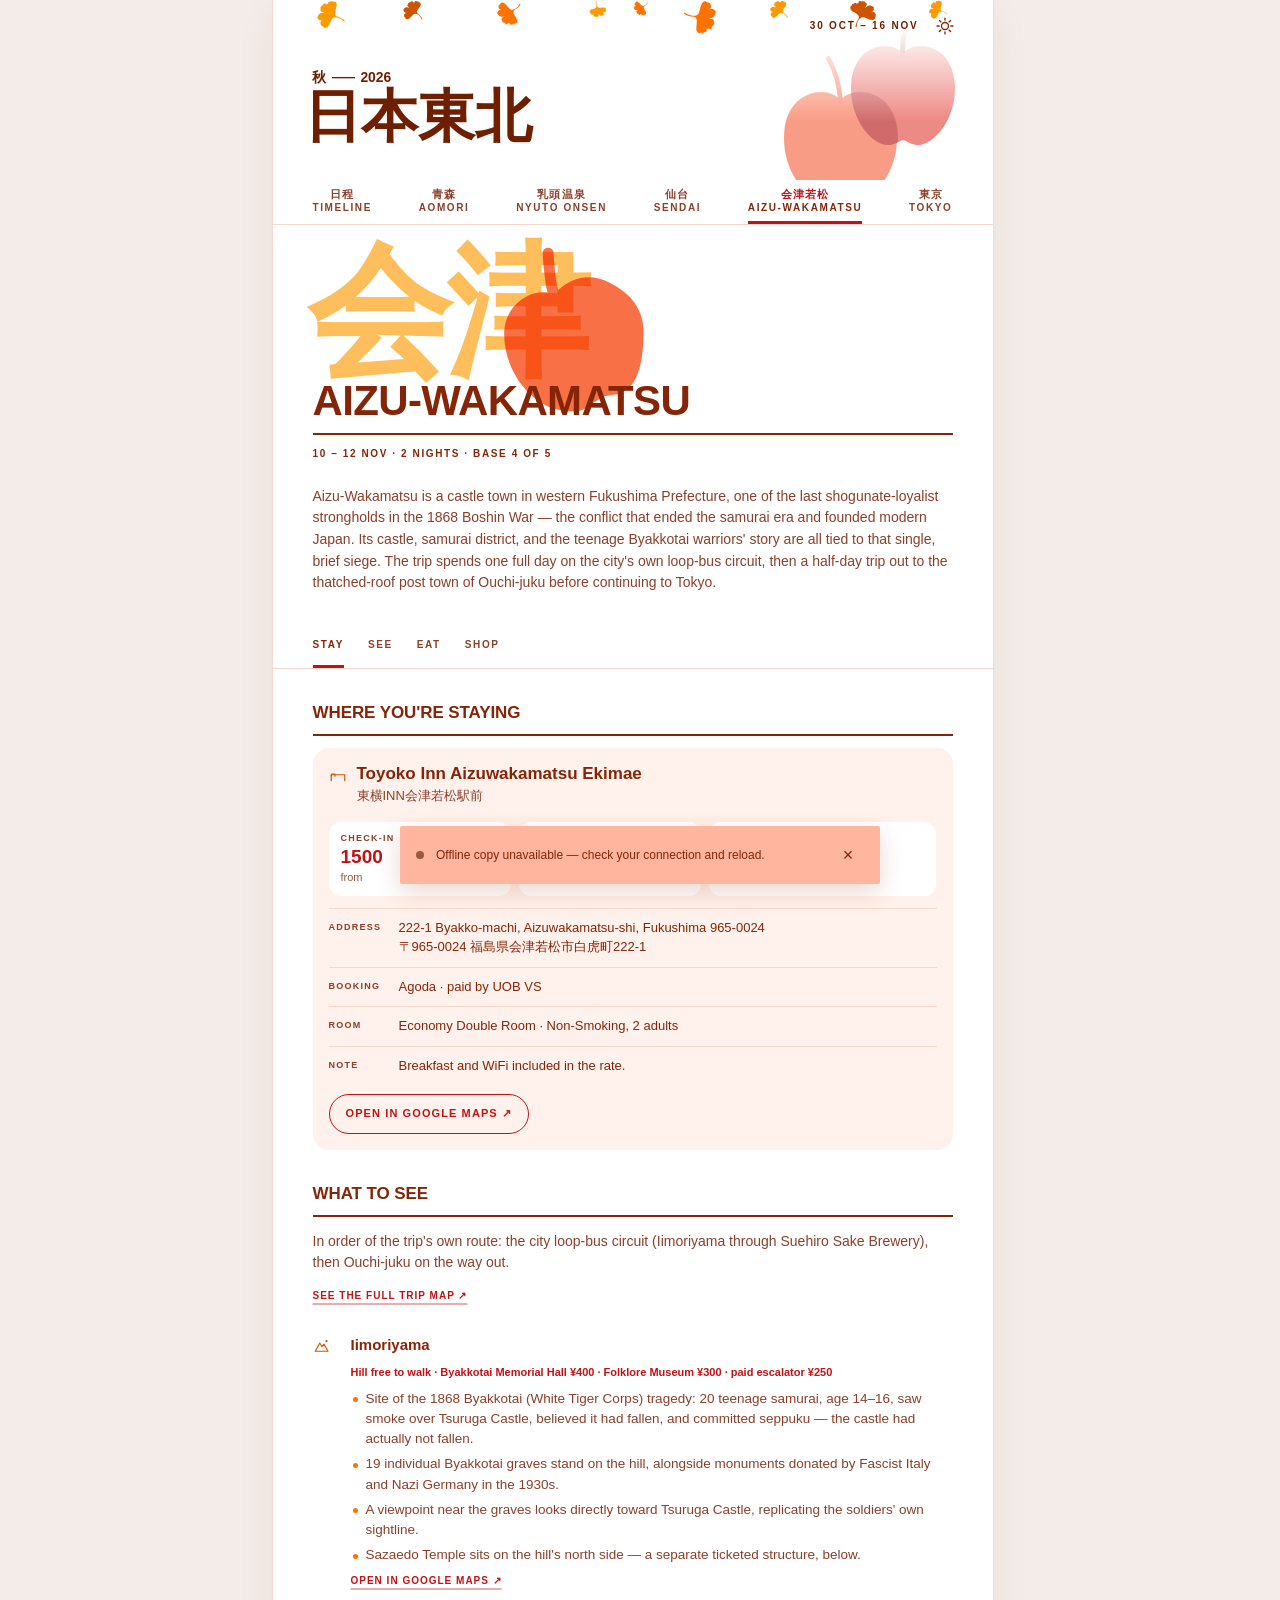
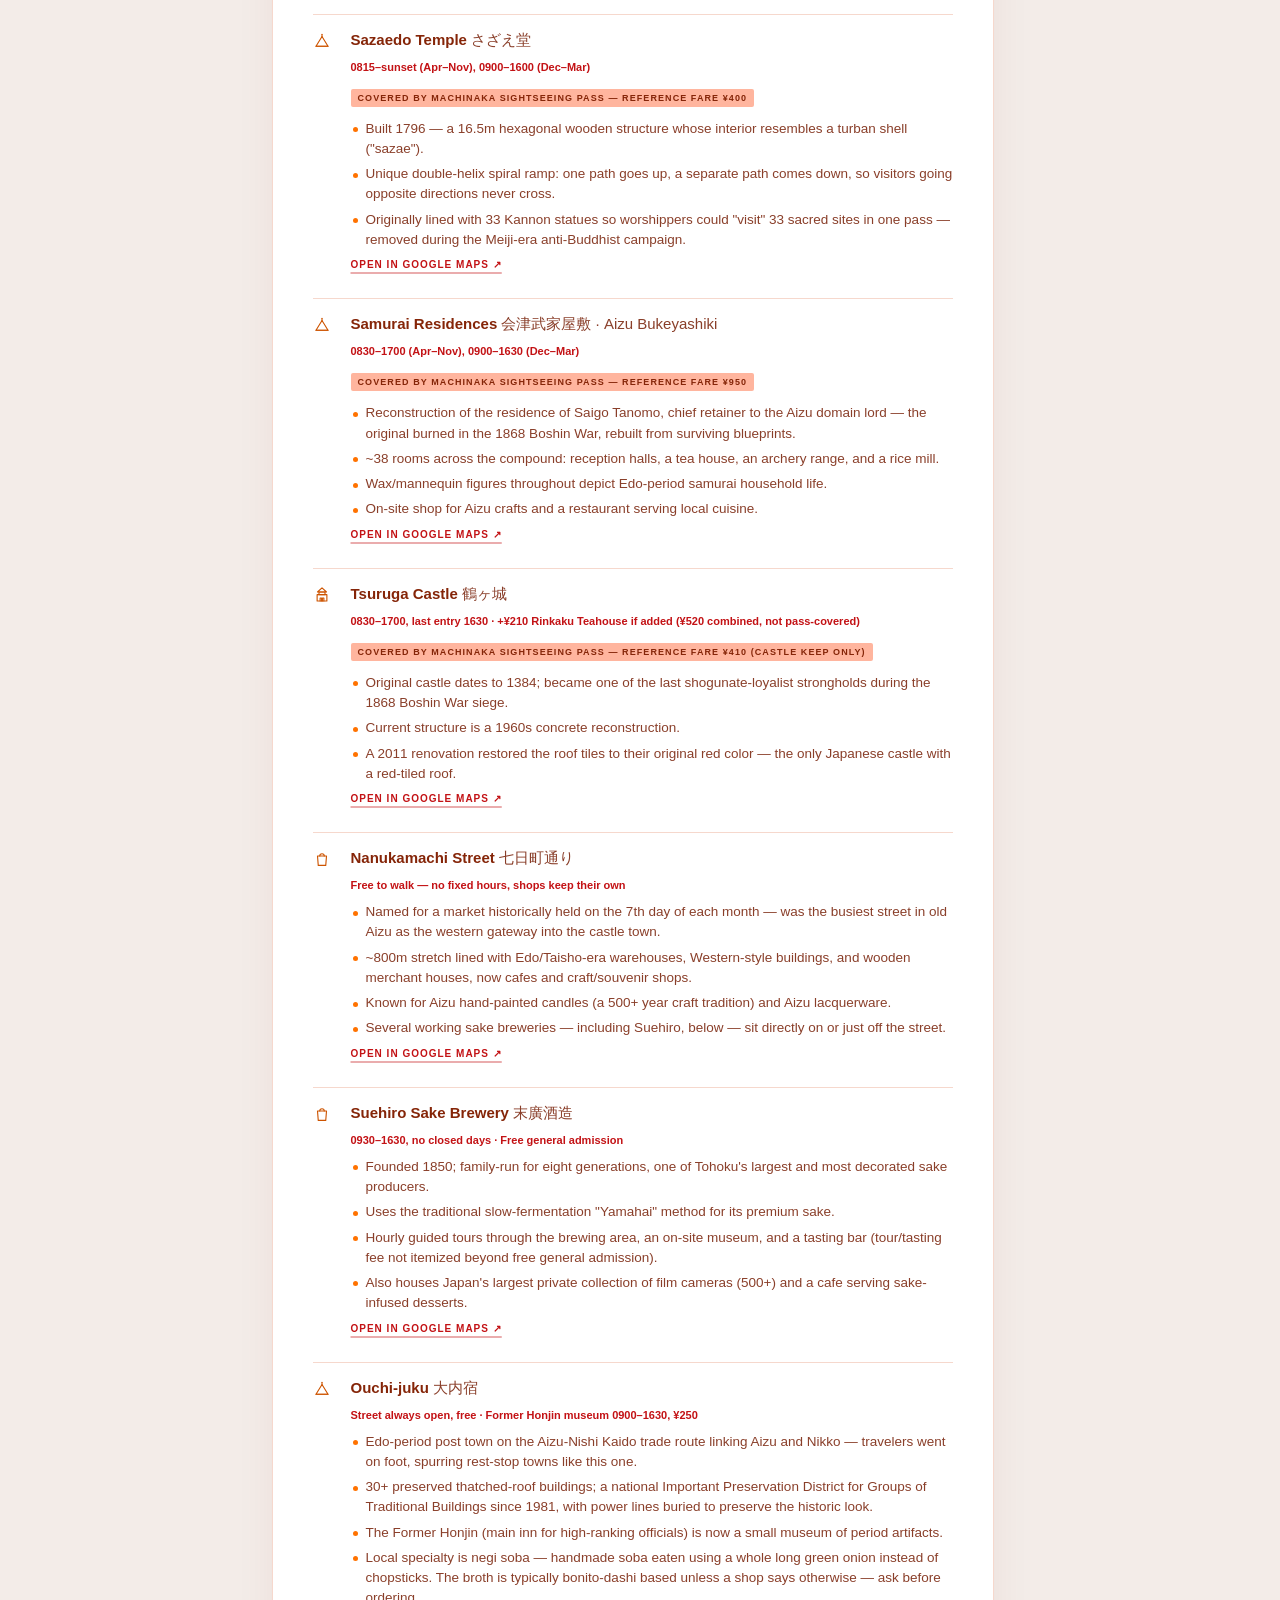
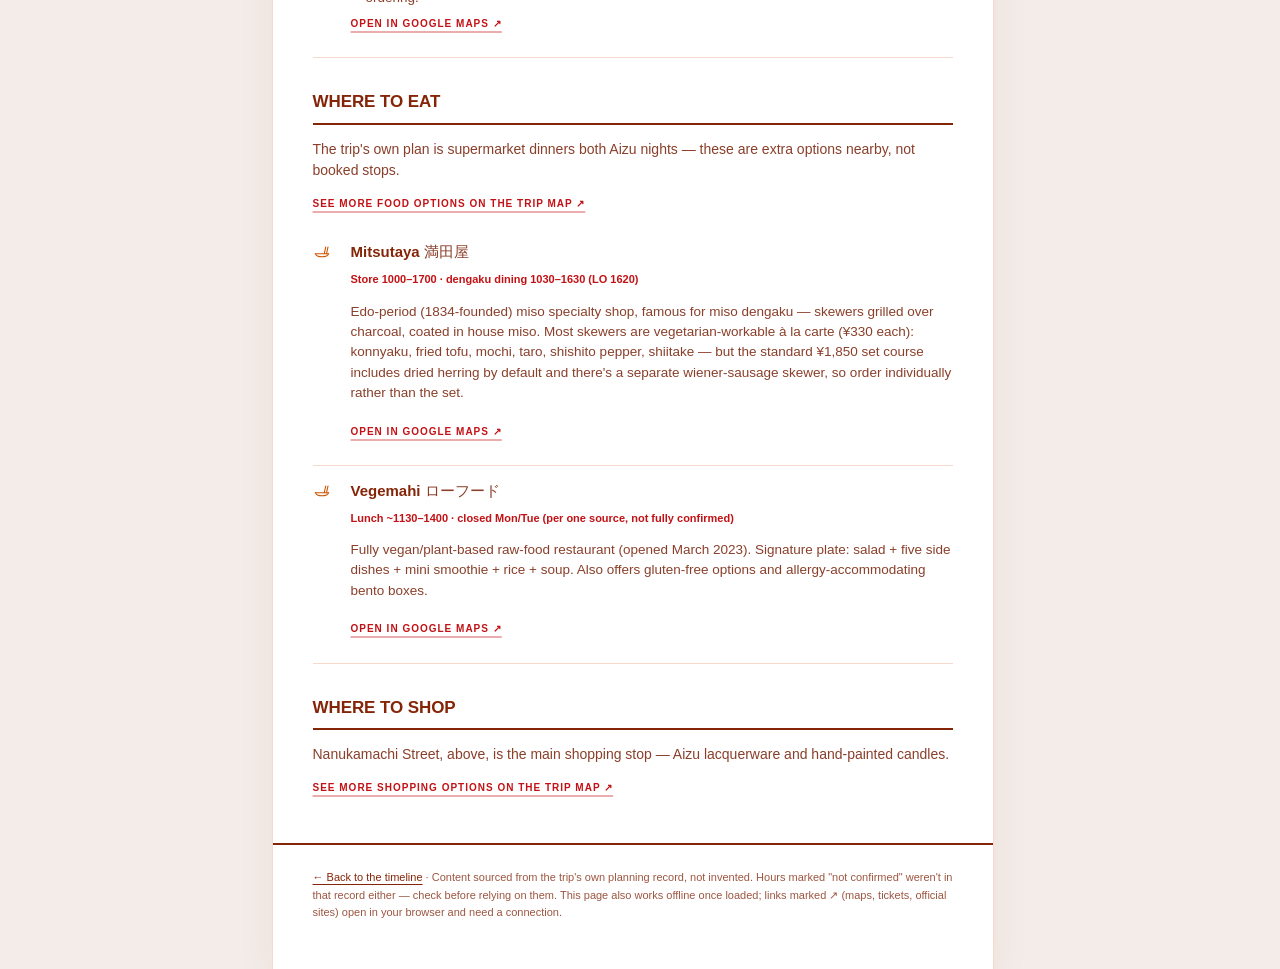
==== commit a6bcb089: "Cache-bust favicon links so browsers pick up the new icon Co-Authored-By: Claude Opus 5.5 <noreply@a" ====
--- a/aizu.html
+++ b/aizu.html
@@ -1 +1 @@
-<!doctype html><html lang="en"><head><meta charset="utf-8"><meta name="viewport" content="width=device-width,initial-scale=1,viewport-fit=cover"><title>Aizu-Wakamatsu — 2026 Tohoku</title><meta name="theme-color" content="#ffffff" media="(prefers-color-scheme: light)"><meta name="theme-color" content="#1a0a06" media="(prefers-color-scheme: dark)"><link rel="icon" href="favicon.ico" sizes="any"><link rel="icon" type="image/png" sizes="16x16" href="icons/favicon-16.png"><link rel="icon" type="image/png" sizes="32x32" href="icons/favicon-32.png"><link rel="icon" type="image/png" sizes="48x48" href="icons/favicon-48.png"><link rel="apple-touch-icon" sizes="180x180" href="icons/apple-touch-icon.png"><link rel="manifest" href="manifest.webmanifest"><meta name="apple-mobile-web-app-capable" content="yes"><meta name="apple-mobile-web-app-status-bar-style" content="black-translucent"><meta name="apple-mobile-web-app-title" content="Tohoku 2026"><meta name="mobile-web-app-capable" content="yes"><link rel="stylesheet" href="styles.css"></head><body class="page-ref"><svg style="display:none" aria-hidden="true"><symbol id="i-hotel" viewBox="0 0 24 24" fill="none" stroke="currentColor" stroke-width="1.5" stroke-linecap="round" stroke-linejoin="round"><path d="M3 19v-6h18v6"/><path d="M3 15v-2a1 1 0 0 1 1-1h3a1 1 0 0 1 1 1v2"/><path d="M3 21v-2M21 21v-2"/></symbol><symbol id="i-food" viewBox="0 0 24 24" fill="none" stroke="currentColor" stroke-width="1.5" stroke-linecap="round" stroke-linejoin="round"><path d="M3.5 13a8.5 4 0 0 0 17 0"/><path d="M3 13h18"/><path d="M17 4 15 13M20 4 18 13"/></symbol><symbol id="i-site" viewBox="0 0 24 24" fill="none" stroke="currentColor" stroke-width="1.5" stroke-linecap="round" stroke-linejoin="round"><path d="M4 19 12 6l8 13Z"/><path d="M4 19h16"/><path d="M12 6V3"/></symbol><symbol id="i-castle" viewBox="0 0 24 24" fill="none" stroke="currentColor" stroke-width="1.5" stroke-linecap="round" stroke-linejoin="round"><path d="M12 2.5 18 8H6Z"/><path d="M8 8h8v3.5H8Z"/><path d="M5.5 11.5h13V20h-13Z"/><path d="M9.5 20v-4h2v4M12.5 20v-4h2v4"/></symbol><symbol id="i-shop" viewBox="0 0 24 24" fill="none" stroke="currentColor" stroke-width="1.5" stroke-linecap="round" stroke-linejoin="round"><path d="M6 8h12l-1 12.5H7Z"/><path d="M9 8a3 3 0 0 1 6 0"/></symbol><symbol id="i-hike" viewBox="0 0 24 24" fill="none" stroke="currentColor" stroke-width="1.5" stroke-linecap="round" stroke-linejoin="round"><circle cx="18" cy="5.5" r="1.4" fill="currentColor" stroke="none"/><path d="M3 19 9 8l3 5 2.5-3.5L20 19Z"/></symbol></svg><header class="hero"><div class="hero__apples" aria-hidden="true"><img class="hero__a hero__a--coral-stem" src="art/apple-coral-stem.svg" alt="" width="54" height="148"> <img class="hero__a hero__a--coral" src="art/apple-coral.svg" alt="" width="345" height="329"> <img class="hero__a hero__a--red-stem" src="art/apple-red-stem.svg" alt="" width="44" height="141"> <img class="hero__a hero__a--red" src="art/apple-red.svg" alt="" width="319" height="303"> <img class="hero__a hero__a--overlap" src="art/apple-overlap.svg" alt="" width="319" height="303"></div><div class="hero__leaves" aria-hidden="true"><span class="leaf" style="--x:6%;--s:30px;--dur:11s;--delay:-2s;--drift:40px;--spin:300deg"><svg viewBox="320 82 250 250" focusable="false"><path d="M449.25 246.379C460.533 225.133 476.462 222.226 496.83 227.12C541.311 237.816 553.072 268.225 558.45 260.901C564.294 252.931 544.532 235.312 497.122 219.684C476.844 213.003 475.328 197.176 479.103 179.134C480.77 173.201 482.839 165.764 484.871 158.247C488.484 146.698 492.184 135.284 492.862 125.617C493.004 124.701 493.085 123.978 493.08 123.51C492.982 113.691 490.383 104.771 481.406 97.3843C473.807 91.784 468.407 93.7924 464.067 98.8266C460.418 96.265 458.945 89.1436 453.319 89.564C450.482 89.4618 447.677 94.0691 445.226 94.8827C442.432 95.3972 441.091 94.2428 438.589 94.4334C424.124 94.2511 417.619 99.7546 422.479 114.483C420.272 114.333 415.969 112.689 413.925 113.548C410.722 114.885 410.831 118.491 409.587 118.582C403.959 119.004 399.18 109.613 392.879 109.454C386.578 109.288 382.447 115.636 379.87 120.481C376.072 127.592 376.438 125.129 371.047 128.675C366.52 131.211 356.73 143.254 356.761 147.966C356.368 151.139 359.252 151.861 359.435 154.368C360.144 159.655 357.35 160.176 355.851 165.318C353.347 174.58 369.887 180.319 387.406 185.851C390.444 186.815 389.283 188.153 386.816 187.977C368.718 186.402 354.735 189.689 346.431 199.332C341.807 204.703 326.506 231.917 334.216 237.947C336.949 240.091 339.633 239.881 343.156 239.803C343.403 239.793 342.032 245.858 344.096 248.221C346.156 250.579 350.105 248.709 352.651 249.15C356.16 249.835 358.603 253.106 361.779 253.499C364.935 253.992 369.517 251.243 373.597 249.909C374.854 249.503 374.742 250.831 374.039 251.489C366.966 258.147 357.861 261.673 357.446 271.423C357.135 279.931 359.568 291.974 365.982 297.502C367.666 298.953 369.816 298.884 371.005 299.489C373.45 300.721 371.615 301.907 374.49 303.083C377.082 304.148 377.031 302.338 379.936 303.385C383.783 304.756 381.161 309.728 386.069 311.883C421.37 325.422 437.881 267.781 449.25 246.379Z" style="fill:var(--art-gold)"/></svg></span><span class="leaf" style="--x:18%;--s:22px;--dur:13s;--delay:-9s;--drift:-30px;--spin:-260deg"><svg viewBox="130 715 175 175" focusable="false"><path d="M217.958 832.524C230.865 820.533 242.584 822.345 255.502 830.62C283.711 848.7 284.549 872.564 290.028 868.787C295.985 864.675 286.541 847.74 257.49 825.546C245.062 816.055 247.813 804.74 254.756 793.163C257.334 789.458 260.551 784.809 263.762 780.096C269.034 772.973 274.334 765.963 277.124 759.437C277.442 758.837 277.672 758.357 277.781 758.032C280.071 751.214 280.413 744.419 275.975 737.152C272.062 731.453 267.843 731.547 263.632 733.988C261.722 731.34 262.413 726.059 258.419 724.999C256.481 724.247 253.433 726.761 251.543 726.736C249.486 726.421 248.835 725.301 247.058 724.832C237.094 721.233 231.271 723.479 231.099 734.837C229.607 734.203 227.024 732.033 225.404 732.136C222.867 732.293 222.077 734.814 221.194 734.578C217.199 733.519 216.147 725.874 211.825 724.252C207.505 722.624 203.123 726.025 200.177 728.758C195.842 732.767 196.687 731.15 192.105 732.309C188.364 732.977 178.699 738.96 177.589 742.227C176.556 744.329 178.378 745.521 177.902 747.299C177.124 751.127 175.066 750.818 172.794 754.015C168.838 759.823 178.904 767.764 189.698 775.797C191.569 777.194 190.444 777.841 188.779 777.127C176.635 771.692 166.171 770.61 158.111 775.288C153.622 777.895 136.502 793.051 140.389 799.074C141.765 801.214 143.673 801.713 146.129 802.504C146.302 802.557 143.898 806.424 144.758 808.555C145.618 810.681 148.799 810.335 150.455 811.251C152.718 812.568 153.623 815.417 155.726 816.451C157.792 817.55 161.622 816.748 164.765 816.805C165.732 816.825 165.336 817.717 164.691 818.004C158.2 820.913 151.053 821.167 148.425 827.813C146.168 833.625 144.96 842.542 148.071 847.907C148.887 849.315 150.392 849.783 151.069 850.487C152.465 851.927 150.911 852.307 152.618 853.81C154.156 855.17 154.555 853.905 156.313 855.327C158.647 857.199 155.638 860.01 158.517 862.679C179.692 880.522 204.953 844.603 217.958 832.524Z" style="fill:var(--art-rust)"/></svg></span><span class="leaf" style="--x:31%;--s:26px;--dur:10s;--delay:-5s;--drift:50px;--spin:340deg"><svg viewBox="38 972 175 175" focusable="false"><path d="M126.246 1027.62C138.212 1040.56 150.035 1039.63 163.54 1032.36C193.033 1016.46 195.668 992.723 200.847 996.903C206.477 1001.45 195.782 1017.63 165.139 1037.57C152.031 1046.09 153.92 1057.58 159.97 1069.65C162.261 1073.54 165.118 1078.42 167.964 1083.36C172.684 1090.86 177.44 1098.25 179.73 1104.97C180.001 1105.59 180.194 1106.09 180.278 1106.42C182.047 1113.39 181.876 1120.19 176.902 1127.1C172.571 1132.49 168.371 1132.08 164.356 1129.33C162.252 1131.82 162.542 1137.14 158.48 1137.9C156.49 1138.5 153.641 1135.76 151.754 1135.65C149.679 1135.8 148.945 1136.87 147.139 1137.21C136.931 1140.04 131.295 1137.36 131.979 1126.02C130.444 1126.54 127.705 1128.51 126.098 1128.29C123.579 1127.94 122.981 1125.37 122.084 1125.54C118.019 1126.29 116.394 1133.83 111.962 1135.13C107.531 1136.42 103.418 1132.7 100.687 1129.75C96.6669 1125.43 97.3871 1127.1 92.906 1125.6C89.2263 1124.66 80.04 1117.96 79.18 1114.62C78.308 1112.45 80.2148 1111.39 79.8748 1109.58C79.3873 1105.71 77.3119 1105.86 75.2878 1102.5C71.7809 1096.41 82.4181 1089.25 93.7868 1082.06C95.7577 1080.81 94.6853 1080.08 92.9715 1080.66C80.4518 1085.17 69.9361 1085.46 62.2515 1080.18C57.9722 1077.24 42.0442 1060.84 46.3746 1055.13C47.9085 1053.1 49.8485 1052.74 52.3573 1052.14C52.534 1052.1 50.428 1048.06 51.447 1046C52.4645 1043.95 55.6106 1044.53 57.3309 1043.74C59.6871 1042.6 60.8046 1039.83 62.9794 1038.96C65.122 1038.02 68.8806 1039.11 72.0191 1039.29C72.9852 1039.34 72.6576 1038.42 72.0362 1038.08C65.7827 1034.69 58.6757 1033.9 56.5565 1027.08C54.744 1021.11 54.2124 1012.13 57.7192 1007.01C58.6397 1005.67 60.175 1005.32 60.904 1004.67C62.4041 1003.34 60.883 1002.84 62.6988 1001.47C64.3348 1000.23 64.6372 1001.52 66.4979 1000.24C68.9658 998.545 66.1779 995.515 69.2497 993.071C91.7107 976.877 114.19 1014.6 126.246 1027.62Z" style="fill:var(--art-orange)"/></svg></span><span class="leaf" style="--x:44%;--s:18px;--dur:14s;--delay:-1s;--drift:-20px;--spin:220deg"><svg viewBox="68 844 138 138" focusable="false"><path d="M150.328 903.402C137.389 904.258 131.538 897.781 128.003 887.058C120.288 863.636 130.89 849.62 126.007 849.232C120.697 848.815 118.227 862.87 124.512 889.033C127.203 900.223 120.379 905.407 111.038 908.795C107.846 909.714 103.85 910.875 99.8286 912.076C93.5106 913.696 87.2294 915.238 82.6063 917.669C82.146 917.864 81.7917 918.032 81.5786 918.167C77.1055 920.997 73.755 924.719 72.9157 930.929C72.5042 936 74.9566 937.905 78.4951 938.467C78.3561 940.866 75.5098 943.561 77.2984 946.02C78.0563 947.35 80.9639 947.329 82.0318 948.221C83.0603 949.356 82.9117 950.298 83.7086 951.39C87.7282 958.072 92.096 959.492 97.4679 953.087C98.0255 954.141 98.4927 956.58 99.4658 957.273C100.988 958.362 102.609 957.289 103.004 957.833C104.794 960.293 101.845 965.147 103.56 968.08C105.271 971.016 109.352 971.108 112.304 970.915C116.641 970.638 115.408 971.169 118.562 972.635C121.009 973.99 129.306 975.061 131.456 973.71C133.022 972.99 132.535 971.464 133.632 970.669C135.854 968.844 136.886 969.976 139.668 969.205C144.624 967.726 142.562 958.517 140.128 948.918C139.708 947.252 140.65 947.404 141.27 948.585C145.681 957.327 151.155 962.803 157.93 963.874C161.703 964.47 178.517 963.763 179.094 958.519C179.301 956.658 178.443 955.488 177.408 953.895C177.334 953.785 180.503 952.693 181 951.076C181.496 949.463 179.519 948.184 178.999 946.892C178.318 945.089 179.124 943.042 178.403 941.475C177.734 939.888 175.174 938.568 173.406 937.076C172.863 936.615 173.503 936.29 174.004 936.425C179.062 937.778 183.261 940.951 187.848 938.376C191.835 936.105 196.665 931.574 197.379 927.066C197.567 925.883 196.925 924.917 196.865 924.2C196.737 922.73 197.801 923.235 197.524 921.583C197.277 920.093 196.462 920.63 196.118 919.002C195.654 916.849 198.677 916.641 198.273 913.78C194.465 893.759 163.362 902.543 150.328 903.402Z" style="fill:var(--art-gold)"/></svg></span><span class="leaf" style="--x:57%;--s:34px;--dur:12s;--delay:-7s;--drift:30px;--spin:-320deg"><svg viewBox="735 970 368 372" focusable="false"><path d="M910.746 1100.16C899.792 1134.95 876.849 1143.68 845.136 1142.01C775.874 1138.35 749.946 1096.26 743.951 1108.67C737.44 1122.16 771.764 1142.97 846.753 1153.17C878.828 1157.53 885.457 1180.71 884.811 1208.65C883.965 1217.95 882.934 1229.61 881.98 1241.38C879.783 1259.59 877.419 1277.63 879.077 1292.22C879.119 1293.63 879.198 1294.73 879.334 1295.43C882.191 1310.04 888.529 1322.61 903.951 1331.15C916.824 1337.4 924.32 1332.91 929.4 1324.21C935.547 1327.02 939.708 1337.23 947.979 1335.05C952.236 1334.42 955.146 1326.78 958.574 1324.89C962.598 1323.35 964.916 1324.7 968.592 1323.73C990.206 1320 998.384 1310 987.072 1289.39C990.404 1289 997.272 1290.26 1000.08 1288.42C1004.49 1285.54 1003.33 1280.2 1005.16 1279.72C1013.43 1277.53 1023.15 1290.21 1032.59 1288.71C1042.03 1287.22 1046.43 1276.62 1048.93 1268.68C1052.63 1257.03 1052.77 1260.81 1059.82 1254.03C1065.87 1249 1077.14 1228.35 1075.79 1221.33C1075.5 1216.49 1071.01 1216.21 1070.04 1212.52C1067.52 1204.84 1071.54 1203.29 1072.36 1195.21C1073.54 1180.71 1047.29 1176.72 1019.65 1173.31C1014.86 1172.72 1016.22 1170.4 1019.94 1169.98C1047.36 1167.33 1067.29 1158.57 1077.01 1141.91C1082.42 1132.62 1097.72 1087.83 1084.56 1080.97C1079.89 1078.53 1075.95 1079.58 1070.72 1080.67C1070.35 1080.75 1070.72 1071.33 1066.99 1068.38C1063.27 1065.43 1057.9 1069.31 1053.98 1069.36C1048.56 1069.31 1044.02 1065.11 1039.18 1065.4C1034.33 1065.53 1028.26 1070.9 1022.55 1074.01C1020.79 1074.96 1020.59 1072.95 1021.45 1071.78C1030.16 1059.9 1042.76 1052.13 1040.69 1037.48C1038.8 1024.71 1031.85 1007.43 1020.76 1000.96C1017.85 999.262 1014.66 999.958 1012.72 999.386C1008.74 998.223 1011.15 995.949 1006.54 994.99C1002.38 994.118 1002.95 996.802 998.334 996.043C992.22 995.062 994.757 986.926 986.845 985.068C930.483 974.633 921.786 1065.12 910.746 1100.16Z" style="fill:var(--art-orange)"/></svg></span><span class="leaf" style="--x:69%;--s:20px;--dur:15s;--delay:-11s;--drift:-40px;--spin:280deg"><svg viewBox="906 1343 172 172" focusable="false"><path d="M992.958 1460.52C1005.87 1448.53 1017.58 1450.35 1030.5 1458.62C1058.71 1476.7 1059.55 1500.56 1065.03 1496.79C1070.98 1492.68 1061.54 1475.74 1032.49 1453.55C1020.06 1444.05 1022.81 1432.74 1029.76 1421.16C1032.33 1417.46 1035.55 1412.81 1038.76 1408.1C1044.03 1400.97 1049.33 1393.96 1052.12 1387.44C1052.44 1386.84 1052.67 1386.36 1052.78 1386.03C1055.07 1379.21 1055.41 1372.42 1050.97 1365.15C1047.06 1359.45 1042.84 1359.55 1038.63 1361.99C1036.72 1359.34 1037.41 1354.06 1033.42 1353C1031.48 1352.25 1028.43 1354.76 1026.54 1354.74C1024.49 1354.42 1023.83 1353.3 1022.06 1352.83C1012.09 1349.23 1006.27 1351.48 1006.1 1362.84C1004.61 1362.2 1002.02 1360.03 1000.4 1360.14C997.867 1360.29 997.077 1362.81 996.194 1362.58C992.199 1361.52 991.147 1353.87 986.825 1352.25C982.505 1350.62 978.123 1354.02 975.177 1356.76C970.842 1360.77 971.687 1359.15 967.105 1360.31C963.364 1360.98 953.699 1366.96 952.589 1370.23C951.556 1372.33 953.378 1373.52 952.902 1375.3C952.124 1379.13 950.066 1378.82 947.794 1382.02C943.838 1387.82 953.904 1395.76 964.698 1403.8C966.569 1405.19 965.444 1405.84 963.779 1405.13C951.635 1399.69 941.171 1398.61 933.111 1403.29C928.622 1405.89 911.502 1421.05 915.389 1427.07C916.765 1429.21 918.673 1429.71 921.129 1430.5C921.302 1430.56 918.898 1434.42 919.758 1436.55C920.618 1438.68 923.799 1438.33 925.455 1439.25C927.718 1440.57 928.623 1443.42 930.726 1444.45C932.792 1445.55 936.622 1444.75 939.765 1444.8C940.732 1444.83 940.336 1445.72 939.691 1446C933.2 1448.91 926.053 1449.17 923.425 1455.81C921.168 1461.63 919.96 1470.54 923.071 1475.91C923.887 1477.31 925.392 1477.78 926.069 1478.49C927.465 1479.93 925.911 1480.31 927.618 1481.81C929.156 1483.17 929.555 1481.91 931.313 1483.33C933.647 1485.2 930.638 1488.01 933.517 1490.68C954.692 1508.52 979.953 1472.6 992.958 1460.52Z" style="fill:var(--art-gold)"/></svg></span><span class="leaf" style="--x:80%;--s:28px;--dur:11.5s;--delay:-4s;--drift:25px;--spin:-300deg"><svg viewBox="552 1890 200 205" focusable="false"><path d="M664.017 2018.45C644.799 2011.28 632.99 2018.43 622.761 2033.07C600.427 2065.06 610.123 2091.12 602.548 2089.49C594.311 2087.71 596.955 2065.28 618.368 2028.5C627.53 2012.76 619.545 2001.8 606.93 1992.43C602.51 1989.58 596.983 1986.01 591.434 1982.36C582.596 1977.03 573.779 1971.84 567.878 1966.06C567.269 1965.55 566.808 1965.14 566.547 1964.84C561.055 1958.52 557.668 1951.35 559.218 1941.56C560.899 1933.69 565.481 1931.92 571.099 1932.68C571.978 1928.98 568.89 1923.6 572.717 1920.69C574.47 1919.02 578.866 1920.37 580.89 1919.5C582.964 1918.25 583.167 1916.75 584.871 1915.46C593.999 1907.16 601.263 1906.99 606.493 1919.14C607.817 1917.8 609.633 1914.31 611.422 1913.71C614.223 1912.75 616.193 1915.11 617.038 1914.47C620.869 1911.55 618.606 1902.86 622.537 1899.19C626.464 1895.52 632.691 1897.23 637.075 1898.87C643.521 1901.26 641.894 1899.89 647.34 1899.11C651.663 1898.16 664.723 1900.31 667.369 1903.33C669.414 1905.14 667.982 1907.23 669.284 1908.93C671.822 1912.71 673.9 1911.46 677.765 1913.89C684.602 1918.39 677.294 1931.4 669.244 1944.84C667.85 1947.18 669.347 1947.37 670.822 1945.87C681.48 1934.62 692.262 1928.81 703.016 1930.27C709.005 1931.08 734.162 1939.79 732.653 1948C732.122 1950.92 730.29 1952.3 727.998 1954.24C727.835 1954.38 732.141 1957.47 732.16 1960.15C732.179 1962.82 728.601 1963.86 727.226 1965.58C725.375 1968 725.666 1971.47 723.862 1973.52C722.127 1975.62 717.648 1976.45 714.29 1977.91C713.258 1978.36 714.08 1979.15 714.902 1979.17C723.18 1979.42 730.985 1976.52 736.766 1982.5C741.776 1987.76 747.036 1996.82 746.07 2003.97C745.817 2005.85 744.406 2007.02 743.988 2008.08C743.126 2010.25 744.967 2009.97 743.798 2012.35C742.746 2014.49 741.755 2013.31 740.494 2015.62C738.814 2018.67 743.3 2020.36 741.387 2024.51C726.519 2053.12 683.378 2025.68 664.017 2018.45Z" style="fill:var(--art-rust)"/></svg></span><span class="leaf" style="--x:91%;--s:20px;--dur:13.5s;--delay:-8s;--drift:-35px;--spin:260deg"><svg viewBox="320 82 250 250" focusable="false"><path d="M449.25 246.379C460.533 225.133 476.462 222.226 496.83 227.12C541.311 237.816 553.072 268.225 558.45 260.901C564.294 252.931 544.532 235.312 497.122 219.684C476.844 213.003 475.328 197.176 479.103 179.134C480.77 173.201 482.839 165.764 484.871 158.247C488.484 146.698 492.184 135.284 492.862 125.617C493.004 124.701 493.085 123.978 493.08 123.51C492.982 113.691 490.383 104.771 481.406 97.3843C473.807 91.784 468.407 93.7924 464.067 98.8266C460.418 96.265 458.945 89.1436 453.319 89.564C450.482 89.4618 447.677 94.0691 445.226 94.8827C442.432 95.3972 441.091 94.2428 438.589 94.4334C424.124 94.2511 417.619 99.7546 422.479 114.483C420.272 114.333 415.969 112.689 413.925 113.548C410.722 114.885 410.831 118.491 409.587 118.582C403.959 119.004 399.18 109.613 392.879 109.454C386.578 109.288 382.447 115.636 379.87 120.481C376.072 127.592 376.438 125.129 371.047 128.675C366.52 131.211 356.73 143.254 356.761 147.966C356.368 151.139 359.252 151.861 359.435 154.368C360.144 159.655 357.35 160.176 355.851 165.318C353.347 174.58 369.887 180.319 387.406 185.851C390.444 186.815 389.283 188.153 386.816 187.977C368.718 186.402 354.735 189.689 346.431 199.332C341.807 204.703 326.506 231.917 334.216 237.947C336.949 240.091 339.633 239.881 343.156 239.803C343.403 239.793 342.032 245.858 344.096 248.221C346.156 250.579 350.105 248.709 352.651 249.15C356.16 249.835 358.603 253.106 361.779 253.499C364.935 253.992 369.517 251.243 373.597 249.909C374.854 249.503 374.742 250.831 374.039 251.489C366.966 258.147 357.861 261.673 357.446 271.423C357.135 279.931 359.568 291.974 365.982 297.502C367.666 298.953 369.816 298.884 371.005 299.489C373.45 300.721 371.615 301.907 374.49 303.083C377.082 304.148 377.031 302.338 379.936 303.385C383.783 304.756 381.161 309.728 386.069 311.883C421.37 325.422 437.881 267.781 449.25 246.379Z" style="fill:var(--art-gold)"/></svg></span><span class="leaf" style="--x:50%;--s:16px;--dur:16s;--delay:-13s;--drift:20px;--spin:200deg"><svg viewBox="38 972 175 175" focusable="false"><path d="M126.246 1027.62C138.212 1040.56 150.035 1039.63 163.54 1032.36C193.033 1016.46 195.668 992.723 200.847 996.903C206.477 1001.45 195.782 1017.63 165.139 1037.57C152.031 1046.09 153.92 1057.58 159.97 1069.65C162.261 1073.54 165.118 1078.42 167.964 1083.36C172.684 1090.86 177.44 1098.25 179.73 1104.97C180.001 1105.59 180.194 1106.09 180.278 1106.42C182.047 1113.39 181.876 1120.19 176.902 1127.1C172.571 1132.49 168.371 1132.08 164.356 1129.33C162.252 1131.82 162.542 1137.14 158.48 1137.9C156.49 1138.5 153.641 1135.76 151.754 1135.65C149.679 1135.8 148.945 1136.87 147.139 1137.21C136.931 1140.04 131.295 1137.36 131.979 1126.02C130.444 1126.54 127.705 1128.51 126.098 1128.29C123.579 1127.94 122.981 1125.37 122.084 1125.54C118.019 1126.29 116.394 1133.83 111.962 1135.13C107.531 1136.42 103.418 1132.7 100.687 1129.75C96.6669 1125.43 97.3871 1127.1 92.906 1125.6C89.2263 1124.66 80.04 1117.96 79.18 1114.62C78.308 1112.45 80.2148 1111.39 79.8748 1109.58C79.3873 1105.71 77.3119 1105.86 75.2878 1102.5C71.7809 1096.41 82.4181 1089.25 93.7868 1082.06C95.7577 1080.81 94.6853 1080.08 92.9715 1080.66C80.4518 1085.17 69.9361 1085.46 62.2515 1080.18C57.9722 1077.24 42.0442 1060.84 46.3746 1055.13C47.9085 1053.1 49.8485 1052.74 52.3573 1052.14C52.534 1052.1 50.428 1048.06 51.447 1046C52.4645 1043.95 55.6106 1044.53 57.3309 1043.74C59.6871 1042.6 60.8046 1039.83 62.9794 1038.96C65.122 1038.02 68.8806 1039.11 72.0191 1039.29C72.9852 1039.34 72.6576 1038.42 72.0362 1038.08C65.7827 1034.69 58.6757 1033.9 56.5565 1027.08C54.744 1021.11 54.2124 1012.13 57.7192 1007.01C58.6397 1005.67 60.175 1005.32 60.904 1004.67C62.4041 1003.34 60.883 1002.84 62.6988 1001.47C64.3348 1000.23 64.6372 1001.52 66.4979 1000.24C68.9658 998.545 66.1779 995.515 69.2497 993.071C91.7107 976.877 114.19 1014.6 126.246 1027.62Z" style="fill:var(--art-orange)"/></svg></span></div><a href="index.html" class="hero__title" aria-label="日本東北, Tohoku, autumn 2026. Go to the timeline"><span class="hero__kicker"><span lang="ja">秋</span><span class="hero__dash"></span><span>2026</span></span><span class="hero__name" lang="ja">日本東北</span></a><div class="hero__meta"><span class="hero__dates">30 Oct – 16 Nov</span><button class="theme-toggle hero__toggle" type="button" data-theme-toggle data-mode="light" aria-label="Light mode. Switch to dark mode." title="Light mode. Switch to dark mode."><svg class="ico-light" viewBox="0 0 24 24" fill="none" stroke="currentColor" stroke-width="1.6" stroke-linecap="round" aria-hidden="true"><circle cx="12" cy="12" r="4.2"/><path d="M12 2.5v2.5M12 19v2.5M2.5 12H5M19 12h2.5M5.3 5.3l1.8 1.8M16.9 16.9l1.8 1.8M18.7 5.3l-1.8 1.8M7.1 16.9l-1.8 1.8"/></svg><svg class="ico-dark" viewBox="0 0 24 24" fill="none" stroke="currentColor" stroke-width="1.6" stroke-linejoin="round" aria-hidden="true"><path d="M19.5 14.5A8 8 0 0 1 9.5 4.5a8 8 0 1 0 10 10Z" fill="currentColor"/></svg></button></div></header><div class="navbar"><div class="mini" aria-hidden="true"><a href="index.html" class="mini__brand" tabindex="-1"><span class="mini__name" lang="ja">日本東北</span><span class="mini__kicker"><span lang="ja">秋</span><span class="hero__dash"></span><span>2026</span></span></a><div class="mini__meta"><span class="mini__dates">30 Oct – 16 Nov</span><button tabindex="-1" class="theme-toggle mini__toggle" type="button" data-theme-toggle data-mode="light" aria-label="Light mode. Switch to dark mode." title="Light mode. Switch to dark mode."><svg class="ico-light" viewBox="0 0 24 24" fill="none" stroke="currentColor" stroke-width="1.6" stroke-linecap="round" aria-hidden="true"><circle cx="12" cy="12" r="4.2"/><path d="M12 2.5v2.5M12 19v2.5M2.5 12H5M19 12h2.5M5.3 5.3l1.8 1.8M16.9 16.9l1.8 1.8M18.7 5.3l-1.8 1.8M7.1 16.9l-1.8 1.8"/></svg><svg class="ico-dark" viewBox="0 0 24 24" fill="none" stroke="currentColor" stroke-width="1.6" stroke-linejoin="round" aria-hidden="true"><path d="M19.5 14.5A8 8 0 0 1 9.5 4.5a8 8 0 1 0 10 10Z" fill="currentColor"/></svg></button></div></div><nav class="route" aria-label="Destinations"><a href="index.html"><span class="route__jp" lang="ja">日程</span><span class="route__en">Timeline</span></a> <a href="aomori.html"><span class="route__jp" lang="ja">青森</span><span class="route__en">Aomori</span></a> <a href="nyuto.html"><span class="route__jp" lang="ja">乳頭<span class="route__long">温泉</span></span><span class="route__en">Nyuto<span class="route__long"> Onsen</span></span></a> <a href="sendai.html"><span class="route__jp" lang="ja">仙台</span><span class="route__en">Sendai</span></a> <a href="aizu.html" aria-current="page"><span class="route__jp" lang="ja">会津<span class="route__long">若松</span></span><span class="route__en">Aizu<span class="route__long">-Wakamatsu</span></span></a> <a href="tokyo.html"><span class="route__jp" lang="ja">東京</span><span class="route__en">Tokyo</span></a></nav></div><main class="ref"><header class="city"><div class="city__plate" aria-hidden="true"><span class="city__kanji" lang="ja">会津</span><svg class="city__mark city__mark--aizu" viewBox="-45 875 945 1100" aria-hidden="true" focusable="false"><path d="M-36.3175 1425.36L-36.0976 1424.89C-32.8891 1380.29 -18.5919 1337.15 5.50298 1299.39C29.5979 1261.63 62.7314 1230.42 101.912 1208.59C146.949 1182.25 199.331 1171.23 251.134 1177.21C248.245 1167.05 245.233 1156.54 242.66 1145.1L242.167 1143.73C229.999 1069.1 221.899 993.846 217.903 918.315C217.299 908.797 220.513 899.421 226.836 892.25C233.159 885.079 242.074 880.7 251.619 880.077C261.165 879.454 270.559 882.638 277.735 888.928C284.911 895.218 289.282 904.099 289.885 913.617C293.549 986.072 301.193 1058.26 312.784 1129.87C315.356 1141.31 319.151 1150.76 322.26 1160.46C361.413 1121.1 411.003 1093.71 465.187 1081.49L469.085 1080.47C536.665 1069.02 606.088 1080.94 665.843 1114.26C822.951 1194.02 896.114 1313.06 885.333 1471.39C880.98 1661.53 840.444 1780.34 763.726 1827.84L761.227 1829.51C747.605 1838.75 732.515 1845.63 716.599 1849.85L712.111 1850.31C683.566 1852.12 655.293 1857 627.784 1864.87C624.918 1866.76 621.753 1868.16 618.422 1869.01C579.581 1889.44 542.616 1913.24 507.956 1940.14L505.457 1941.81C490.001 1951.06 473.057 1957.56 455.381 1961.02L450.552 1961.61C381.51 1967.52 312.1 1956.6 248.302 1929.8L247.245 1929.02C160.692 1884.04 88.9268 1815.24 40.441 1730.77L39.3581 1728.85C-15.509 1637.48 -41.8509 1531.83 -36.3175 1425.36Z" style="fill:var(--art-coral)"/></svg></div><h1 class="city__name">Aizu-Wakamatsu</h1></header><p class="ref__sub">10 – 12 NOV · 2 NIGHTS · BASE 4 OF 5</p><p class="ref__intro">Aizu-Wakamatsu is a castle town in western Fukushima Prefecture, one of the last shogunate-loyalist strongholds in the 1868 Boshin War — the conflict that ended the samurai era and founded modern Japan. Its castle, samurai district, and the teenage Byakkotai warriors' story are all tied to that single, brief siege. The trip spends one full day on the city's own loop-bus circuit, then a half-day trip out to the thatched-roof post town of Ouchi-juku before continuing to Tokyo.</p><nav class="subnav" aria-label="Sections"><a href="#stay">Stay</a> <a href="#see">See</a> <a href="#eat">Eat</a> <a href="#shop">Shop</a></nav><h2 class="section-label" id="stay">Where you're staying</h2><article class="stay"><div class="stay__head"><svg class="stay__icon" aria-hidden="true"><use href="#i-hotel"/></svg><div><p class="stay__name">Toyoko Inn Aizuwakamatsu Ekimae</p><p class="stay__jp" lang="ja">東横INN会津若松駅前</p></div></div><div class="stay__tiles"><div class="stay__tile"><span class="stay__label">Check-in</span><span class="stay__big">1500</span><span class="stay__sub">from</span></div><div class="stay__tile"><span class="stay__label">Check-out</span><span class="stay__big">1000</span><span class="stay__sub">by</span></div><div class="stay__tile"><span class="stay__label">Paid</span><span class="stay__big">¥32,340</span><span class="stay__sub">≈ S$262.69</span></div></div><dl class="stay__facts"><dt>Address</dt><dd>222-1 Byakko-machi, Aizuwakamatsu-shi, Fukushima 965-0024<br>〒965-0024 福島県会津若松市白虎町222-1</dd><dt>Booking</dt><dd>Agoda · paid by UOB VS</dd><dt>Room</dt><dd>Economy Double Room · Non-Smoking, 2 adults</dd><dt>Note</dt><dd>Breakfast and WiFi included in the rate.</dd></dl><a class="stay__map" href="https://www.google.com/maps/search/?api=1&query=Toyoko+Inn+Aizuwakamatsu+Ekimae" target="_blank" rel="noopener">Open in Google Maps ↗</a></article><h2 class="section-label" id="see">What to see</h2><p class="ref__intro" style="margin-bottom:var(--space-2)">In order of the trip's own route: the city loop-bus circuit (Iimoriyama through Suehiro Sake Brewery), then Ouchi-juku on the way out.</p><a class="section-map-link" href="https://www.google.com/maps/d/edit?mid=1ZMRF5dMRoMmZC4AqGXF9uyO9KPdyumE&usp=sharing" target="_blank" rel="noopener">See the full trip map ↗</a><div class="place" id="iimoriyama"><svg class="place__icon"><use href="#i-hike"/></svg><div><p class="place__name">Iimoriyama</p><p class="place__meta">Hill free to walk · Byakkotai Memorial Hall ¥400 · Folklore Museum ¥300 · paid escalator ¥250</p><div class="place__desc"><ul><li>Site of the 1868 Byakkotai (White Tiger Corps) tragedy: 20 teenage samurai, age 14–16, saw smoke over Tsuruga Castle, believed it had fallen, and committed seppuku — the castle had actually not fallen.</li><li>19 individual Byakkotai graves stand on the hill, alongside monuments donated by Fascist Italy and Nazi Germany in the 1930s.</li><li>A viewpoint near the graves looks directly toward Tsuruga Castle, replicating the soldiers' own sightline.</li><li>Sazaedo Temple sits on the hill's north side — a separate ticketed structure, below.</li></ul></div><a class="place__map" href="https://www.google.com/maps/search/?api=1&query=Iimoriyama+Aizuwakamatsu" target="_blank" rel="noopener">Open in Google Maps ↗</a></div></div><div class="place" id="sazaedo-temple"><svg class="place__icon"><use href="#i-site"/></svg><div><p class="place__name">Sazaedo Temple <span style="color:var(--paper-dim);font-weight:400">さざえ堂</span></p><p class="place__meta">0815–sunset (Apr–Nov), 0900–1600 (Dec–Mar)</p><p class="flag flag--outline">covered by MACHINAKA Sightseeing pass — reference fare ¥400</p><div class="place__desc"><ul><li>Built 1796 — a 16.5m hexagonal wooden structure whose interior resembles a turban shell ("sazae").</li><li>Unique double-helix spiral ramp: one path goes up, a separate path comes down, so visitors going opposite directions never cross.</li><li>Originally lined with 33 Kannon statues so worshippers could "visit" 33 sacred sites in one pass — removed during the Meiji-era anti-Buddhist campaign.</li></ul></div><a class="place__map" href="https://www.google.com/maps/search/?api=1&query=Sazaedo+Temple+Aizuwakamatsu" target="_blank" rel="noopener">Open in Google Maps ↗</a></div></div><div class="place" id="samurai-residences-bukeyashiki"><svg class="place__icon"><use href="#i-site"/></svg><div><p class="place__name">Samurai Residences <span style="color:var(--paper-dim);font-weight:400">会津武家屋敷 · Aizu Bukeyashiki</span></p><p class="place__meta">0830–1700 (Apr–Nov), 0900–1630 (Dec–Mar)</p><p class="flag flag--outline">covered by MACHINAKA Sightseeing pass — reference fare ¥950</p><div class="place__desc"><ul><li>Reconstruction of the residence of Saigo Tanomo, chief retainer to the Aizu domain lord — the original burned in the 1868 Boshin War, rebuilt from surviving blueprints.</li><li>~38 rooms across the compound: reception halls, a tea house, an archery range, and a rice mill.</li><li>Wax/mannequin figures throughout depict Edo-period samurai household life.</li><li>On-site shop for Aizu crafts and a restaurant serving local cuisine.</li></ul></div><a class="place__map" href="https://www.google.com/maps/search/?api=1&query=Aizu+Bukeyashiki" target="_blank" rel="noopener">Open in Google Maps ↗</a></div></div><div class="place" id="tsuruga-castle"><svg class="place__icon"><use href="#i-castle"/></svg><div><p class="place__name">Tsuruga Castle <span style="color:var(--paper-dim);font-weight:400">鶴ヶ城</span></p><p class="place__meta">0830–1700, last entry 1630 · +¥210 Rinkaku Teahouse if added (¥520 combined, not pass-covered)</p><p class="flag flag--outline">covered by MACHINAKA Sightseeing pass — reference fare ¥410 (castle keep only)</p><div class="place__desc"><ul><li>Original castle dates to 1384; became one of the last shogunate-loyalist strongholds during the 1868 Boshin War siege.</li><li>Current structure is a 1960s concrete reconstruction.</li><li>A 2011 renovation restored the roof tiles to their original red color — the only Japanese castle with a red-tiled roof.</li></ul></div><a class="place__map" href="https://www.google.com/maps/search/?api=1&query=Tsuruga+Castle" target="_blank" rel="noopener">Open in Google Maps ↗</a></div></div><div class="place" id="nanukamachi-street"><svg class="place__icon"><use href="#i-shop"/></svg><div><p class="place__name">Nanukamachi Street <span style="color:var(--paper-dim);font-weight:400">七日町通り</span></p><p class="place__meta">Free to walk — no fixed hours, shops keep their own</p><div class="place__desc"><ul><li>Named for a market historically held on the 7th day of each month — was the busiest street in old Aizu as the western gateway into the castle town.</li><li>~800m stretch lined with Edo/Taisho-era warehouses, Western-style buildings, and wooden merchant houses, now cafes and craft/souvenir shops.</li><li>Known for Aizu hand-painted candles (a 500+ year craft tradition) and Aizu lacquerware.</li><li>Several working sake breweries — including Suehiro, below — sit directly on or just off the street.</li></ul></div><a class="place__map" href="https://www.google.com/maps/search/?api=1&query=Nanukamachi+Street+Aizuwakamatsu" target="_blank" rel="noopener">Open in Google Maps ↗</a></div></div><div class="place" id="suehiro-sake-brewery"><svg class="place__icon"><use href="#i-shop"/></svg><div><p class="place__name">Suehiro Sake Brewery <span style="color:var(--paper-dim);font-weight:400">末廣酒造</span></p><p class="place__meta">0930–1630, no closed days · Free general admission</p><div class="place__desc"><ul><li>Founded 1850; family-run for eight generations, one of Tohoku's largest and most decorated sake producers.</li><li>Uses the traditional slow-fermentation "Yamahai" method for its premium sake.</li><li>Hourly guided tours through the brewing area, an on-site museum, and a tasting bar (tour/tasting fee not itemized beyond free general admission).</li><li>Also houses Japan's largest private collection of film cameras (500+) and a cafe serving sake-infused desserts.</li></ul></div><a class="place__map" href="https://www.google.com/maps/search/?api=1&query=Suehiro+Sake+Brewery+Aizuwakamatsu" target="_blank" rel="noopener">Open in Google Maps ↗</a></div></div><div class="place" id="ouchi-juku"><svg class="place__icon"><use href="#i-site"/></svg><div><p class="place__name">Ouchi-juku <span style="color:var(--paper-dim);font-weight:400">大内宿</span></p><p class="place__meta">Street always open, free · Former Honjin museum 0900–1630, ¥250</p><div class="place__desc"><ul><li>Edo-period post town on the Aizu-Nishi Kaido trade route linking Aizu and Nikko — travelers went on foot, spurring rest-stop towns like this one.</li><li>30+ preserved thatched-roof buildings; a national Important Preservation District for Groups of Traditional Buildings since 1981, with power lines buried to preserve the historic look.</li><li>The Former Honjin (main inn for high-ranking officials) is now a small museum of period artifacts.</li><li>Local specialty is negi soba — handmade soba eaten using a whole long green onion instead of chopsticks. The broth is typically bonito-dashi based unless a shop says otherwise — ask before ordering.</li></ul></div><a class="place__map" href="https://www.google.com/maps/search/?api=1&query=Ouchi-juku" target="_blank" rel="noopener">Open in Google Maps ↗</a></div></div><h2 class="section-label" id="eat">Where to eat</h2><p class="ref__intro" style="margin-bottom:var(--space-2)">The trip's own plan is supermarket dinners both Aizu nights — these are extra options nearby, not booked stops.</p><a class="section-map-link" href="https://www.google.com/maps/d/edit?mid=1ZMRF5dMRoMmZC4AqGXF9uyO9KPdyumE&usp=sharing" target="_blank" rel="noopener">See more food options on the trip map ↗</a><div class="place"><svg class="place__icon"><use href="#i-food"/></svg><div><p class="place__name">Mitsutaya <span style="color:var(--paper-dim);font-weight:400">満田屋</span></p><p class="place__meta">Store 1000–1700 · dengaku dining 1030–1630 (LO 1620)</p><p class="place__desc">Edo-period (1834-founded) miso specialty shop, famous for miso dengaku — skewers grilled over charcoal, coated in house miso. Most skewers are vegetarian-workable à la carte (¥330 each): konnyaku, fried tofu, mochi, taro, shishito pepper, shiitake — but the standard ¥1,850 set course includes dried herring by default and there's a separate wiener-sausage skewer, so order individually rather than the set.</p><a class="place__map" href="https://www.google.com/maps/search/?api=1&query=Mitsutaya+Aizuwakamatsu" target="_blank" rel="noopener">Open in Google Maps ↗</a></div></div><div class="place"><svg class="place__icon"><use href="#i-food"/></svg><div><p class="place__name">Vegemahi <span style="color:var(--paper-dim);font-weight:400">ローフード</span></p><p class="place__meta">Lunch ~1130–1400 · closed Mon/Tue (per one source, not fully confirmed)</p><p class="place__desc">Fully vegan/plant-based raw-food restaurant (opened March 2023). Signature plate: salad + five side dishes + mini smoothie + rice + soup. Also offers gluten-free options and allergy-accommodating bento boxes.</p><a class="place__map" href="https://www.google.com/maps/search/?api=1&query=Vegemahi+Aizuwakamatsu" target="_blank" rel="noopener">Open in Google Maps ↗</a></div></div><h2 class="section-label" id="shop">Where to shop</h2><p class="ref__intro" style="margin-bottom:var(--space-2)">Nanukamachi Street, above, is the main shopping stop — Aizu lacquerware and hand-painted candles.</p><a class="section-map-link" href="https://www.google.com/maps/d/edit?mid=1ZMRF5dMRoMmZC4AqGXF9uyO9KPdyumE&usp=sharing" target="_blank" rel="noopener">See more shopping options on the trip map ↗</a></main><footer class="foot"><a href="index.html">← Back to the timeline</a> · Content sourced from the trip's own planning record, not invented. Hours marked "not confirmed" weren't in that record either — check before relying on them. This page also works offline once loaded; links marked ↗ (maps, tickets, official sites) open in your browser and need a connection.</footer><script>!function(){var e=document.querySelector(".subnav");if(e){var t=Array.prototype.slice.call(e.querySelectorAll("a")),r=t.map(function(e){return document.getElementById(e.getAttribute("href").slice(1))}).filter(Boolean);r.length&&(window.addEventListener("scroll",n,{passive:!0}),window.addEventListener("resize",n),n())}function n(){!function(r){e.querySelectorAll("a[aria-current]").forEach(function(e){e.removeAttribute("aria-current")});for(var n=0;n<t.length;n++)if(t[n].getAttribute("href").slice(1)===r){t[n].setAttribute("aria-current","true");break}}(function(){if(window.innerHeight+window.scrollY>=document.documentElement.scrollHeight-2)return r[r.length-1].id;for(var t=e.getBoundingClientRect().bottom,n=r[0],i=0;i<r.length;i++)r[i].getBoundingClientRect().top<=t&&(n=r[i]);return n.id}())}}()</script><script src="theme.js" defer></script><script src="pwa.js" defer></script></body></html>+<!doctype html><html lang="en"><head><meta charset="utf-8"><meta name="viewport" content="width=device-width,initial-scale=1,viewport-fit=cover"><title>Aizu-Wakamatsu — 2026 Tohoku</title><meta name="theme-color" content="#ffffff" media="(prefers-color-scheme: light)"><meta name="theme-color" content="#1a0a06" media="(prefers-color-scheme: dark)"><link rel="icon" href="favicon.ico?v=2" sizes="any"><link rel="icon" type="image/png" sizes="16x16" href="icons/favicon-16.png?v=2"><link rel="icon" type="image/png" sizes="32x32" href="icons/favicon-32.png?v=2"><link rel="icon" type="image/png" sizes="48x48" href="icons/favicon-48.png?v=2"><link rel="apple-touch-icon" sizes="180x180" href="icons/apple-touch-icon.png"><link rel="manifest" href="manifest.webmanifest"><meta name="apple-mobile-web-app-capable" content="yes"><meta name="apple-mobile-web-app-status-bar-style" content="black-translucent"><meta name="apple-mobile-web-app-title" content="Tohoku 2026"><meta name="mobile-web-app-capable" content="yes"><link rel="stylesheet" href="styles.css"></head><body class="page-ref"><svg style="display:none" aria-hidden="true"><symbol id="i-hotel" viewBox="0 0 24 24" fill="none" stroke="currentColor" stroke-width="1.5" stroke-linecap="round" stroke-linejoin="round"><path d="M3 19v-6h18v6"/><path d="M3 15v-2a1 1 0 0 1 1-1h3a1 1 0 0 1 1 1v2"/><path d="M3 21v-2M21 21v-2"/></symbol><symbol id="i-food" viewBox="0 0 24 24" fill="none" stroke="currentColor" stroke-width="1.5" stroke-linecap="round" stroke-linejoin="round"><path d="M3.5 13a8.5 4 0 0 0 17 0"/><path d="M3 13h18"/><path d="M17 4 15 13M20 4 18 13"/></symbol><symbol id="i-site" viewBox="0 0 24 24" fill="none" stroke="currentColor" stroke-width="1.5" stroke-linecap="round" stroke-linejoin="round"><path d="M4 19 12 6l8 13Z"/><path d="M4 19h16"/><path d="M12 6V3"/></symbol><symbol id="i-castle" viewBox="0 0 24 24" fill="none" stroke="currentColor" stroke-width="1.5" stroke-linecap="round" stroke-linejoin="round"><path d="M12 2.5 18 8H6Z"/><path d="M8 8h8v3.5H8Z"/><path d="M5.5 11.5h13V20h-13Z"/><path d="M9.5 20v-4h2v4M12.5 20v-4h2v4"/></symbol><symbol id="i-shop" viewBox="0 0 24 24" fill="none" stroke="currentColor" stroke-width="1.5" stroke-linecap="round" stroke-linejoin="round"><path d="M6 8h12l-1 12.5H7Z"/><path d="M9 8a3 3 0 0 1 6 0"/></symbol><symbol id="i-hike" viewBox="0 0 24 24" fill="none" stroke="currentColor" stroke-width="1.5" stroke-linecap="round" stroke-linejoin="round"><circle cx="18" cy="5.5" r="1.4" fill="currentColor" stroke="none"/><path d="M3 19 9 8l3 5 2.5-3.5L20 19Z"/></symbol></svg><header class="hero"><div class="hero__apples" aria-hidden="true"><img class="hero__a hero__a--coral-stem" src="art/apple-coral-stem.svg" alt="" width="54" height="148"> <img class="hero__a hero__a--coral" src="art/apple-coral.svg" alt="" width="345" height="329"> <img class="hero__a hero__a--red-stem" src="art/apple-red-stem.svg" alt="" width="44" height="141"> <img class="hero__a hero__a--red" src="art/apple-red.svg" alt="" width="319" height="303"> <img class="hero__a hero__a--overlap" src="art/apple-overlap.svg" alt="" width="319" height="303"></div><div class="hero__leaves" aria-hidden="true"><span class="leaf" style="--x:6%;--s:30px;--dur:11s;--delay:-2s;--drift:40px;--spin:300deg"><svg viewBox="320 82 250 250" focusable="false"><path d="M449.25 246.379C460.533 225.133 476.462 222.226 496.83 227.12C541.311 237.816 553.072 268.225 558.45 260.901C564.294 252.931 544.532 235.312 497.122 219.684C476.844 213.003 475.328 197.176 479.103 179.134C480.77 173.201 482.839 165.764 484.871 158.247C488.484 146.698 492.184 135.284 492.862 125.617C493.004 124.701 493.085 123.978 493.08 123.51C492.982 113.691 490.383 104.771 481.406 97.3843C473.807 91.784 468.407 93.7924 464.067 98.8266C460.418 96.265 458.945 89.1436 453.319 89.564C450.482 89.4618 447.677 94.0691 445.226 94.8827C442.432 95.3972 441.091 94.2428 438.589 94.4334C424.124 94.2511 417.619 99.7546 422.479 114.483C420.272 114.333 415.969 112.689 413.925 113.548C410.722 114.885 410.831 118.491 409.587 118.582C403.959 119.004 399.18 109.613 392.879 109.454C386.578 109.288 382.447 115.636 379.87 120.481C376.072 127.592 376.438 125.129 371.047 128.675C366.52 131.211 356.73 143.254 356.761 147.966C356.368 151.139 359.252 151.861 359.435 154.368C360.144 159.655 357.35 160.176 355.851 165.318C353.347 174.58 369.887 180.319 387.406 185.851C390.444 186.815 389.283 188.153 386.816 187.977C368.718 186.402 354.735 189.689 346.431 199.332C341.807 204.703 326.506 231.917 334.216 237.947C336.949 240.091 339.633 239.881 343.156 239.803C343.403 239.793 342.032 245.858 344.096 248.221C346.156 250.579 350.105 248.709 352.651 249.15C356.16 249.835 358.603 253.106 361.779 253.499C364.935 253.992 369.517 251.243 373.597 249.909C374.854 249.503 374.742 250.831 374.039 251.489C366.966 258.147 357.861 261.673 357.446 271.423C357.135 279.931 359.568 291.974 365.982 297.502C367.666 298.953 369.816 298.884 371.005 299.489C373.45 300.721 371.615 301.907 374.49 303.083C377.082 304.148 377.031 302.338 379.936 303.385C383.783 304.756 381.161 309.728 386.069 311.883C421.37 325.422 437.881 267.781 449.25 246.379Z" style="fill:var(--art-gold)"/></svg></span><span class="leaf" style="--x:18%;--s:22px;--dur:13s;--delay:-9s;--drift:-30px;--spin:-260deg"><svg viewBox="130 715 175 175" focusable="false"><path d="M217.958 832.524C230.865 820.533 242.584 822.345 255.502 830.62C283.711 848.7 284.549 872.564 290.028 868.787C295.985 864.675 286.541 847.74 257.49 825.546C245.062 816.055 247.813 804.74 254.756 793.163C257.334 789.458 260.551 784.809 263.762 780.096C269.034 772.973 274.334 765.963 277.124 759.437C277.442 758.837 277.672 758.357 277.781 758.032C280.071 751.214 280.413 744.419 275.975 737.152C272.062 731.453 267.843 731.547 263.632 733.988C261.722 731.34 262.413 726.059 258.419 724.999C256.481 724.247 253.433 726.761 251.543 726.736C249.486 726.421 248.835 725.301 247.058 724.832C237.094 721.233 231.271 723.479 231.099 734.837C229.607 734.203 227.024 732.033 225.404 732.136C222.867 732.293 222.077 734.814 221.194 734.578C217.199 733.519 216.147 725.874 211.825 724.252C207.505 722.624 203.123 726.025 200.177 728.758C195.842 732.767 196.687 731.15 192.105 732.309C188.364 732.977 178.699 738.96 177.589 742.227C176.556 744.329 178.378 745.521 177.902 747.299C177.124 751.127 175.066 750.818 172.794 754.015C168.838 759.823 178.904 767.764 189.698 775.797C191.569 777.194 190.444 777.841 188.779 777.127C176.635 771.692 166.171 770.61 158.111 775.288C153.622 777.895 136.502 793.051 140.389 799.074C141.765 801.214 143.673 801.713 146.129 802.504C146.302 802.557 143.898 806.424 144.758 808.555C145.618 810.681 148.799 810.335 150.455 811.251C152.718 812.568 153.623 815.417 155.726 816.451C157.792 817.55 161.622 816.748 164.765 816.805C165.732 816.825 165.336 817.717 164.691 818.004C158.2 820.913 151.053 821.167 148.425 827.813C146.168 833.625 144.96 842.542 148.071 847.907C148.887 849.315 150.392 849.783 151.069 850.487C152.465 851.927 150.911 852.307 152.618 853.81C154.156 855.17 154.555 853.905 156.313 855.327C158.647 857.199 155.638 860.01 158.517 862.679C179.692 880.522 204.953 844.603 217.958 832.524Z" style="fill:var(--art-rust)"/></svg></span><span class="leaf" style="--x:31%;--s:26px;--dur:10s;--delay:-5s;--drift:50px;--spin:340deg"><svg viewBox="38 972 175 175" focusable="false"><path d="M126.246 1027.62C138.212 1040.56 150.035 1039.63 163.54 1032.36C193.033 1016.46 195.668 992.723 200.847 996.903C206.477 1001.45 195.782 1017.63 165.139 1037.57C152.031 1046.09 153.92 1057.58 159.97 1069.65C162.261 1073.54 165.118 1078.42 167.964 1083.36C172.684 1090.86 177.44 1098.25 179.73 1104.97C180.001 1105.59 180.194 1106.09 180.278 1106.42C182.047 1113.39 181.876 1120.19 176.902 1127.1C172.571 1132.49 168.371 1132.08 164.356 1129.33C162.252 1131.82 162.542 1137.14 158.48 1137.9C156.49 1138.5 153.641 1135.76 151.754 1135.65C149.679 1135.8 148.945 1136.87 147.139 1137.21C136.931 1140.04 131.295 1137.36 131.979 1126.02C130.444 1126.54 127.705 1128.51 126.098 1128.29C123.579 1127.94 122.981 1125.37 122.084 1125.54C118.019 1126.29 116.394 1133.83 111.962 1135.13C107.531 1136.42 103.418 1132.7 100.687 1129.75C96.6669 1125.43 97.3871 1127.1 92.906 1125.6C89.2263 1124.66 80.04 1117.96 79.18 1114.62C78.308 1112.45 80.2148 1111.39 79.8748 1109.58C79.3873 1105.71 77.3119 1105.86 75.2878 1102.5C71.7809 1096.41 82.4181 1089.25 93.7868 1082.06C95.7577 1080.81 94.6853 1080.08 92.9715 1080.66C80.4518 1085.17 69.9361 1085.46 62.2515 1080.18C57.9722 1077.24 42.0442 1060.84 46.3746 1055.13C47.9085 1053.1 49.8485 1052.74 52.3573 1052.14C52.534 1052.1 50.428 1048.06 51.447 1046C52.4645 1043.95 55.6106 1044.53 57.3309 1043.74C59.6871 1042.6 60.8046 1039.83 62.9794 1038.96C65.122 1038.02 68.8806 1039.11 72.0191 1039.29C72.9852 1039.34 72.6576 1038.42 72.0362 1038.08C65.7827 1034.69 58.6757 1033.9 56.5565 1027.08C54.744 1021.11 54.2124 1012.13 57.7192 1007.01C58.6397 1005.67 60.175 1005.32 60.904 1004.67C62.4041 1003.34 60.883 1002.84 62.6988 1001.47C64.3348 1000.23 64.6372 1001.52 66.4979 1000.24C68.9658 998.545 66.1779 995.515 69.2497 993.071C91.7107 976.877 114.19 1014.6 126.246 1027.62Z" style="fill:var(--art-orange)"/></svg></span><span class="leaf" style="--x:44%;--s:18px;--dur:14s;--delay:-1s;--drift:-20px;--spin:220deg"><svg viewBox="68 844 138 138" focusable="false"><path d="M150.328 903.402C137.389 904.258 131.538 897.781 128.003 887.058C120.288 863.636 130.89 849.62 126.007 849.232C120.697 848.815 118.227 862.87 124.512 889.033C127.203 900.223 120.379 905.407 111.038 908.795C107.846 909.714 103.85 910.875 99.8286 912.076C93.5106 913.696 87.2294 915.238 82.6063 917.669C82.146 917.864 81.7917 918.032 81.5786 918.167C77.1055 920.997 73.755 924.719 72.9157 930.929C72.5042 936 74.9566 937.905 78.4951 938.467C78.3561 940.866 75.5098 943.561 77.2984 946.02C78.0563 947.35 80.9639 947.329 82.0318 948.221C83.0603 949.356 82.9117 950.298 83.7086 951.39C87.7282 958.072 92.096 959.492 97.4679 953.087C98.0255 954.141 98.4927 956.58 99.4658 957.273C100.988 958.362 102.609 957.289 103.004 957.833C104.794 960.293 101.845 965.147 103.56 968.08C105.271 971.016 109.352 971.108 112.304 970.915C116.641 970.638 115.408 971.169 118.562 972.635C121.009 973.99 129.306 975.061 131.456 973.71C133.022 972.99 132.535 971.464 133.632 970.669C135.854 968.844 136.886 969.976 139.668 969.205C144.624 967.726 142.562 958.517 140.128 948.918C139.708 947.252 140.65 947.404 141.27 948.585C145.681 957.327 151.155 962.803 157.93 963.874C161.703 964.47 178.517 963.763 179.094 958.519C179.301 956.658 178.443 955.488 177.408 953.895C177.334 953.785 180.503 952.693 181 951.076C181.496 949.463 179.519 948.184 178.999 946.892C178.318 945.089 179.124 943.042 178.403 941.475C177.734 939.888 175.174 938.568 173.406 937.076C172.863 936.615 173.503 936.29 174.004 936.425C179.062 937.778 183.261 940.951 187.848 938.376C191.835 936.105 196.665 931.574 197.379 927.066C197.567 925.883 196.925 924.917 196.865 924.2C196.737 922.73 197.801 923.235 197.524 921.583C197.277 920.093 196.462 920.63 196.118 919.002C195.654 916.849 198.677 916.641 198.273 913.78C194.465 893.759 163.362 902.543 150.328 903.402Z" style="fill:var(--art-gold)"/></svg></span><span class="leaf" style="--x:57%;--s:34px;--dur:12s;--delay:-7s;--drift:30px;--spin:-320deg"><svg viewBox="735 970 368 372" focusable="false"><path d="M910.746 1100.16C899.792 1134.95 876.849 1143.68 845.136 1142.01C775.874 1138.35 749.946 1096.26 743.951 1108.67C737.44 1122.16 771.764 1142.97 846.753 1153.17C878.828 1157.53 885.457 1180.71 884.811 1208.65C883.965 1217.95 882.934 1229.61 881.98 1241.38C879.783 1259.59 877.419 1277.63 879.077 1292.22C879.119 1293.63 879.198 1294.73 879.334 1295.43C882.191 1310.04 888.529 1322.61 903.951 1331.15C916.824 1337.4 924.32 1332.91 929.4 1324.21C935.547 1327.02 939.708 1337.23 947.979 1335.05C952.236 1334.42 955.146 1326.78 958.574 1324.89C962.598 1323.35 964.916 1324.7 968.592 1323.73C990.206 1320 998.384 1310 987.072 1289.39C990.404 1289 997.272 1290.26 1000.08 1288.42C1004.49 1285.54 1003.33 1280.2 1005.16 1279.72C1013.43 1277.53 1023.15 1290.21 1032.59 1288.71C1042.03 1287.22 1046.43 1276.62 1048.93 1268.68C1052.63 1257.03 1052.77 1260.81 1059.82 1254.03C1065.87 1249 1077.14 1228.35 1075.79 1221.33C1075.5 1216.49 1071.01 1216.21 1070.04 1212.52C1067.52 1204.84 1071.54 1203.29 1072.36 1195.21C1073.54 1180.71 1047.29 1176.72 1019.65 1173.31C1014.86 1172.72 1016.22 1170.4 1019.94 1169.98C1047.36 1167.33 1067.29 1158.57 1077.01 1141.91C1082.42 1132.62 1097.72 1087.83 1084.56 1080.97C1079.89 1078.53 1075.95 1079.58 1070.72 1080.67C1070.35 1080.75 1070.72 1071.33 1066.99 1068.38C1063.27 1065.43 1057.9 1069.31 1053.98 1069.36C1048.56 1069.31 1044.02 1065.11 1039.18 1065.4C1034.33 1065.53 1028.26 1070.9 1022.55 1074.01C1020.79 1074.96 1020.59 1072.95 1021.45 1071.78C1030.16 1059.9 1042.76 1052.13 1040.69 1037.48C1038.8 1024.71 1031.85 1007.43 1020.76 1000.96C1017.85 999.262 1014.66 999.958 1012.72 999.386C1008.74 998.223 1011.15 995.949 1006.54 994.99C1002.38 994.118 1002.95 996.802 998.334 996.043C992.22 995.062 994.757 986.926 986.845 985.068C930.483 974.633 921.786 1065.12 910.746 1100.16Z" style="fill:var(--art-orange)"/></svg></span><span class="leaf" style="--x:69%;--s:20px;--dur:15s;--delay:-11s;--drift:-40px;--spin:280deg"><svg viewBox="906 1343 172 172" focusable="false"><path d="M992.958 1460.52C1005.87 1448.53 1017.58 1450.35 1030.5 1458.62C1058.71 1476.7 1059.55 1500.56 1065.03 1496.79C1070.98 1492.68 1061.54 1475.74 1032.49 1453.55C1020.06 1444.05 1022.81 1432.74 1029.76 1421.16C1032.33 1417.46 1035.55 1412.81 1038.76 1408.1C1044.03 1400.97 1049.33 1393.96 1052.12 1387.44C1052.44 1386.84 1052.67 1386.36 1052.78 1386.03C1055.07 1379.21 1055.41 1372.42 1050.97 1365.15C1047.06 1359.45 1042.84 1359.55 1038.63 1361.99C1036.72 1359.34 1037.41 1354.06 1033.42 1353C1031.48 1352.25 1028.43 1354.76 1026.54 1354.74C1024.49 1354.42 1023.83 1353.3 1022.06 1352.83C1012.09 1349.23 1006.27 1351.48 1006.1 1362.84C1004.61 1362.2 1002.02 1360.03 1000.4 1360.14C997.867 1360.29 997.077 1362.81 996.194 1362.58C992.199 1361.52 991.147 1353.87 986.825 1352.25C982.505 1350.62 978.123 1354.02 975.177 1356.76C970.842 1360.77 971.687 1359.15 967.105 1360.31C963.364 1360.98 953.699 1366.96 952.589 1370.23C951.556 1372.33 953.378 1373.52 952.902 1375.3C952.124 1379.13 950.066 1378.82 947.794 1382.02C943.838 1387.82 953.904 1395.76 964.698 1403.8C966.569 1405.19 965.444 1405.84 963.779 1405.13C951.635 1399.69 941.171 1398.61 933.111 1403.29C928.622 1405.89 911.502 1421.05 915.389 1427.07C916.765 1429.21 918.673 1429.71 921.129 1430.5C921.302 1430.56 918.898 1434.42 919.758 1436.55C920.618 1438.68 923.799 1438.33 925.455 1439.25C927.718 1440.57 928.623 1443.42 930.726 1444.45C932.792 1445.55 936.622 1444.75 939.765 1444.8C940.732 1444.83 940.336 1445.72 939.691 1446C933.2 1448.91 926.053 1449.17 923.425 1455.81C921.168 1461.63 919.96 1470.54 923.071 1475.91C923.887 1477.31 925.392 1477.78 926.069 1478.49C927.465 1479.93 925.911 1480.31 927.618 1481.81C929.156 1483.17 929.555 1481.91 931.313 1483.33C933.647 1485.2 930.638 1488.01 933.517 1490.68C954.692 1508.52 979.953 1472.6 992.958 1460.52Z" style="fill:var(--art-gold)"/></svg></span><span class="leaf" style="--x:80%;--s:28px;--dur:11.5s;--delay:-4s;--drift:25px;--spin:-300deg"><svg viewBox="552 1890 200 205" focusable="false"><path d="M664.017 2018.45C644.799 2011.28 632.99 2018.43 622.761 2033.07C600.427 2065.06 610.123 2091.12 602.548 2089.49C594.311 2087.71 596.955 2065.28 618.368 2028.5C627.53 2012.76 619.545 2001.8 606.93 1992.43C602.51 1989.58 596.983 1986.01 591.434 1982.36C582.596 1977.03 573.779 1971.84 567.878 1966.06C567.269 1965.55 566.808 1965.14 566.547 1964.84C561.055 1958.52 557.668 1951.35 559.218 1941.56C560.899 1933.69 565.481 1931.92 571.099 1932.68C571.978 1928.98 568.89 1923.6 572.717 1920.69C574.47 1919.02 578.866 1920.37 580.89 1919.5C582.964 1918.25 583.167 1916.75 584.871 1915.46C593.999 1907.16 601.263 1906.99 606.493 1919.14C607.817 1917.8 609.633 1914.31 611.422 1913.71C614.223 1912.75 616.193 1915.11 617.038 1914.47C620.869 1911.55 618.606 1902.86 622.537 1899.19C626.464 1895.52 632.691 1897.23 637.075 1898.87C643.521 1901.26 641.894 1899.89 647.34 1899.11C651.663 1898.16 664.723 1900.31 667.369 1903.33C669.414 1905.14 667.982 1907.23 669.284 1908.93C671.822 1912.71 673.9 1911.46 677.765 1913.89C684.602 1918.39 677.294 1931.4 669.244 1944.84C667.85 1947.18 669.347 1947.37 670.822 1945.87C681.48 1934.62 692.262 1928.81 703.016 1930.27C709.005 1931.08 734.162 1939.79 732.653 1948C732.122 1950.92 730.29 1952.3 727.998 1954.24C727.835 1954.38 732.141 1957.47 732.16 1960.15C732.179 1962.82 728.601 1963.86 727.226 1965.58C725.375 1968 725.666 1971.47 723.862 1973.52C722.127 1975.62 717.648 1976.45 714.29 1977.91C713.258 1978.36 714.08 1979.15 714.902 1979.17C723.18 1979.42 730.985 1976.52 736.766 1982.5C741.776 1987.76 747.036 1996.82 746.07 2003.97C745.817 2005.85 744.406 2007.02 743.988 2008.08C743.126 2010.25 744.967 2009.97 743.798 2012.35C742.746 2014.49 741.755 2013.31 740.494 2015.62C738.814 2018.67 743.3 2020.36 741.387 2024.51C726.519 2053.12 683.378 2025.68 664.017 2018.45Z" style="fill:var(--art-rust)"/></svg></span><span class="leaf" style="--x:91%;--s:20px;--dur:13.5s;--delay:-8s;--drift:-35px;--spin:260deg"><svg viewBox="320 82 250 250" focusable="false"><path d="M449.25 246.379C460.533 225.133 476.462 222.226 496.83 227.12C541.311 237.816 553.072 268.225 558.45 260.901C564.294 252.931 544.532 235.312 497.122 219.684C476.844 213.003 475.328 197.176 479.103 179.134C480.77 173.201 482.839 165.764 484.871 158.247C488.484 146.698 492.184 135.284 492.862 125.617C493.004 124.701 493.085 123.978 493.08 123.51C492.982 113.691 490.383 104.771 481.406 97.3843C473.807 91.784 468.407 93.7924 464.067 98.8266C460.418 96.265 458.945 89.1436 453.319 89.564C450.482 89.4618 447.677 94.0691 445.226 94.8827C442.432 95.3972 441.091 94.2428 438.589 94.4334C424.124 94.2511 417.619 99.7546 422.479 114.483C420.272 114.333 415.969 112.689 413.925 113.548C410.722 114.885 410.831 118.491 409.587 118.582C403.959 119.004 399.18 109.613 392.879 109.454C386.578 109.288 382.447 115.636 379.87 120.481C376.072 127.592 376.438 125.129 371.047 128.675C366.52 131.211 356.73 143.254 356.761 147.966C356.368 151.139 359.252 151.861 359.435 154.368C360.144 159.655 357.35 160.176 355.851 165.318C353.347 174.58 369.887 180.319 387.406 185.851C390.444 186.815 389.283 188.153 386.816 187.977C368.718 186.402 354.735 189.689 346.431 199.332C341.807 204.703 326.506 231.917 334.216 237.947C336.949 240.091 339.633 239.881 343.156 239.803C343.403 239.793 342.032 245.858 344.096 248.221C346.156 250.579 350.105 248.709 352.651 249.15C356.16 249.835 358.603 253.106 361.779 253.499C364.935 253.992 369.517 251.243 373.597 249.909C374.854 249.503 374.742 250.831 374.039 251.489C366.966 258.147 357.861 261.673 357.446 271.423C357.135 279.931 359.568 291.974 365.982 297.502C367.666 298.953 369.816 298.884 371.005 299.489C373.45 300.721 371.615 301.907 374.49 303.083C377.082 304.148 377.031 302.338 379.936 303.385C383.783 304.756 381.161 309.728 386.069 311.883C421.37 325.422 437.881 267.781 449.25 246.379Z" style="fill:var(--art-gold)"/></svg></span><span class="leaf" style="--x:50%;--s:16px;--dur:16s;--delay:-13s;--drift:20px;--spin:200deg"><svg viewBox="38 972 175 175" focusable="false"><path d="M126.246 1027.62C138.212 1040.56 150.035 1039.63 163.54 1032.36C193.033 1016.46 195.668 992.723 200.847 996.903C206.477 1001.45 195.782 1017.63 165.139 1037.57C152.031 1046.09 153.92 1057.58 159.97 1069.65C162.261 1073.54 165.118 1078.42 167.964 1083.36C172.684 1090.86 177.44 1098.25 179.73 1104.97C180.001 1105.59 180.194 1106.09 180.278 1106.42C182.047 1113.39 181.876 1120.19 176.902 1127.1C172.571 1132.49 168.371 1132.08 164.356 1129.33C162.252 1131.82 162.542 1137.14 158.48 1137.9C156.49 1138.5 153.641 1135.76 151.754 1135.65C149.679 1135.8 148.945 1136.87 147.139 1137.21C136.931 1140.04 131.295 1137.36 131.979 1126.02C130.444 1126.54 127.705 1128.51 126.098 1128.29C123.579 1127.94 122.981 1125.37 122.084 1125.54C118.019 1126.29 116.394 1133.83 111.962 1135.13C107.531 1136.42 103.418 1132.7 100.687 1129.75C96.6669 1125.43 97.3871 1127.1 92.906 1125.6C89.2263 1124.66 80.04 1117.96 79.18 1114.62C78.308 1112.45 80.2148 1111.39 79.8748 1109.58C79.3873 1105.71 77.3119 1105.86 75.2878 1102.5C71.7809 1096.41 82.4181 1089.25 93.7868 1082.06C95.7577 1080.81 94.6853 1080.08 92.9715 1080.66C80.4518 1085.17 69.9361 1085.46 62.2515 1080.18C57.9722 1077.24 42.0442 1060.84 46.3746 1055.13C47.9085 1053.1 49.8485 1052.74 52.3573 1052.14C52.534 1052.1 50.428 1048.06 51.447 1046C52.4645 1043.95 55.6106 1044.53 57.3309 1043.74C59.6871 1042.6 60.8046 1039.83 62.9794 1038.96C65.122 1038.02 68.8806 1039.11 72.0191 1039.29C72.9852 1039.34 72.6576 1038.42 72.0362 1038.08C65.7827 1034.69 58.6757 1033.9 56.5565 1027.08C54.744 1021.11 54.2124 1012.13 57.7192 1007.01C58.6397 1005.67 60.175 1005.32 60.904 1004.67C62.4041 1003.34 60.883 1002.84 62.6988 1001.47C64.3348 1000.23 64.6372 1001.52 66.4979 1000.24C68.9658 998.545 66.1779 995.515 69.2497 993.071C91.7107 976.877 114.19 1014.6 126.246 1027.62Z" style="fill:var(--art-orange)"/></svg></span></div><a href="index.html" class="hero__title" aria-label="日本東北, Tohoku, autumn 2026. Go to the timeline"><span class="hero__kicker"><span lang="ja">秋</span><span class="hero__dash"></span><span>2026</span></span><span class="hero__name" lang="ja">日本東北</span></a><div class="hero__meta"><span class="hero__dates">30 Oct – 16 Nov</span><button class="theme-toggle hero__toggle" type="button" data-theme-toggle data-mode="light" aria-label="Light mode. Switch to dark mode." title="Light mode. Switch to dark mode."><svg class="ico-light" viewBox="0 0 24 24" fill="none" stroke="currentColor" stroke-width="1.6" stroke-linecap="round" aria-hidden="true"><circle cx="12" cy="12" r="4.2"/><path d="M12 2.5v2.5M12 19v2.5M2.5 12H5M19 12h2.5M5.3 5.3l1.8 1.8M16.9 16.9l1.8 1.8M18.7 5.3l-1.8 1.8M7.1 16.9l-1.8 1.8"/></svg><svg class="ico-dark" viewBox="0 0 24 24" fill="none" stroke="currentColor" stroke-width="1.6" stroke-linejoin="round" aria-hidden="true"><path d="M19.5 14.5A8 8 0 0 1 9.5 4.5a8 8 0 1 0 10 10Z" fill="currentColor"/></svg></button></div></header><div class="navbar"><div class="mini" aria-hidden="true"><a href="index.html" class="mini__brand" tabindex="-1"><span class="mini__name" lang="ja">日本東北</span><span class="mini__kicker"><span lang="ja">秋</span><span class="hero__dash"></span><span>2026</span></span></a><div class="mini__meta"><span class="mini__dates">30 Oct – 16 Nov</span><button tabindex="-1" class="theme-toggle mini__toggle" type="button" data-theme-toggle data-mode="light" aria-label="Light mode. Switch to dark mode." title="Light mode. Switch to dark mode."><svg class="ico-light" viewBox="0 0 24 24" fill="none" stroke="currentColor" stroke-width="1.6" stroke-linecap="round" aria-hidden="true"><circle cx="12" cy="12" r="4.2"/><path d="M12 2.5v2.5M12 19v2.5M2.5 12H5M19 12h2.5M5.3 5.3l1.8 1.8M16.9 16.9l1.8 1.8M18.7 5.3l-1.8 1.8M7.1 16.9l-1.8 1.8"/></svg><svg class="ico-dark" viewBox="0 0 24 24" fill="none" stroke="currentColor" stroke-width="1.6" stroke-linejoin="round" aria-hidden="true"><path d="M19.5 14.5A8 8 0 0 1 9.5 4.5a8 8 0 1 0 10 10Z" fill="currentColor"/></svg></button></div></div><nav class="route" aria-label="Destinations"><a href="index.html"><span class="route__jp" lang="ja">日程</span><span class="route__en">Timeline</span></a> <a href="aomori.html"><span class="route__jp" lang="ja">青森</span><span class="route__en">Aomori</span></a> <a href="nyuto.html"><span class="route__jp" lang="ja">乳頭<span class="route__long">温泉</span></span><span class="route__en">Nyuto<span class="route__long"> Onsen</span></span></a> <a href="sendai.html"><span class="route__jp" lang="ja">仙台</span><span class="route__en">Sendai</span></a> <a href="aizu.html" aria-current="page"><span class="route__jp" lang="ja">会津<span class="route__long">若松</span></span><span class="route__en">Aizu<span class="route__long">-Wakamatsu</span></span></a> <a href="tokyo.html"><span class="route__jp" lang="ja">東京</span><span class="route__en">Tokyo</span></a></nav></div><main class="ref"><header class="city"><div class="city__plate" aria-hidden="true"><span class="city__kanji" lang="ja">会津</span><svg class="city__mark city__mark--aizu" viewBox="-45 875 945 1100" aria-hidden="true" focusable="false"><path d="M-36.3175 1425.36L-36.0976 1424.89C-32.8891 1380.29 -18.5919 1337.15 5.50298 1299.39C29.5979 1261.63 62.7314 1230.42 101.912 1208.59C146.949 1182.25 199.331 1171.23 251.134 1177.21C248.245 1167.05 245.233 1156.54 242.66 1145.1L242.167 1143.73C229.999 1069.1 221.899 993.846 217.903 918.315C217.299 908.797 220.513 899.421 226.836 892.25C233.159 885.079 242.074 880.7 251.619 880.077C261.165 879.454 270.559 882.638 277.735 888.928C284.911 895.218 289.282 904.099 289.885 913.617C293.549 986.072 301.193 1058.26 312.784 1129.87C315.356 1141.31 319.151 1150.76 322.26 1160.46C361.413 1121.1 411.003 1093.71 465.187 1081.49L469.085 1080.47C536.665 1069.02 606.088 1080.94 665.843 1114.26C822.951 1194.02 896.114 1313.06 885.333 1471.39C880.98 1661.53 840.444 1780.34 763.726 1827.84L761.227 1829.51C747.605 1838.75 732.515 1845.63 716.599 1849.85L712.111 1850.31C683.566 1852.12 655.293 1857 627.784 1864.87C624.918 1866.76 621.753 1868.16 618.422 1869.01C579.581 1889.44 542.616 1913.24 507.956 1940.14L505.457 1941.81C490.001 1951.06 473.057 1957.56 455.381 1961.02L450.552 1961.61C381.51 1967.52 312.1 1956.6 248.302 1929.8L247.245 1929.02C160.692 1884.04 88.9268 1815.24 40.441 1730.77L39.3581 1728.85C-15.509 1637.48 -41.8509 1531.83 -36.3175 1425.36Z" style="fill:var(--art-coral)"/></svg></div><h1 class="city__name">Aizu-Wakamatsu</h1></header><p class="ref__sub">10 – 12 NOV · 2 NIGHTS · BASE 4 OF 5</p><p class="ref__intro">Aizu-Wakamatsu is a castle town in western Fukushima Prefecture, one of the last shogunate-loyalist strongholds in the 1868 Boshin War — the conflict that ended the samurai era and founded modern Japan. Its castle, samurai district, and the teenage Byakkotai warriors' story are all tied to that single, brief siege. The trip spends one full day on the city's own loop-bus circuit, then a half-day trip out to the thatched-roof post town of Ouchi-juku before continuing to Tokyo.</p><nav class="subnav" aria-label="Sections"><a href="#stay">Stay</a> <a href="#see">See</a> <a href="#eat">Eat</a> <a href="#shop">Shop</a></nav><h2 class="section-label" id="stay">Where you're staying</h2><article class="stay"><div class="stay__head"><svg class="stay__icon" aria-hidden="true"><use href="#i-hotel"/></svg><div><p class="stay__name">Toyoko Inn Aizuwakamatsu Ekimae</p><p class="stay__jp" lang="ja">東横INN会津若松駅前</p></div></div><div class="stay__tiles"><div class="stay__tile"><span class="stay__label">Check-in</span><span class="stay__big">1500</span><span class="stay__sub">from</span></div><div class="stay__tile"><span class="stay__label">Check-out</span><span class="stay__big">1000</span><span class="stay__sub">by</span></div><div class="stay__tile"><span class="stay__label">Paid</span><span class="stay__big">¥32,340</span><span class="stay__sub">≈ S$262.69</span></div></div><dl class="stay__facts"><dt>Address</dt><dd>222-1 Byakko-machi, Aizuwakamatsu-shi, Fukushima 965-0024<br>〒965-0024 福島県会津若松市白虎町222-1</dd><dt>Booking</dt><dd>Agoda · paid by UOB VS</dd><dt>Room</dt><dd>Economy Double Room · Non-Smoking, 2 adults</dd><dt>Note</dt><dd>Breakfast and WiFi included in the rate.</dd></dl><a class="stay__map" href="https://www.google.com/maps/search/?api=1&query=Toyoko+Inn+Aizuwakamatsu+Ekimae" target="_blank" rel="noopener">Open in Google Maps ↗</a></article><h2 class="section-label" id="see">What to see</h2><p class="ref__intro" style="margin-bottom:var(--space-2)">In order of the trip's own route: the city loop-bus circuit (Iimoriyama through Suehiro Sake Brewery), then Ouchi-juku on the way out.</p><a class="section-map-link" href="https://www.google.com/maps/d/edit?mid=1ZMRF5dMRoMmZC4AqGXF9uyO9KPdyumE&usp=sharing" target="_blank" rel="noopener">See the full trip map ↗</a><div class="place" id="iimoriyama"><svg class="place__icon"><use href="#i-hike"/></svg><div><p class="place__name">Iimoriyama</p><p class="place__meta">Hill free to walk · Byakkotai Memorial Hall ¥400 · Folklore Museum ¥300 · paid escalator ¥250</p><div class="place__desc"><ul><li>Site of the 1868 Byakkotai (White Tiger Corps) tragedy: 20 teenage samurai, age 14–16, saw smoke over Tsuruga Castle, believed it had fallen, and committed seppuku — the castle had actually not fallen.</li><li>19 individual Byakkotai graves stand on the hill, alongside monuments donated by Fascist Italy and Nazi Germany in the 1930s.</li><li>A viewpoint near the graves looks directly toward Tsuruga Castle, replicating the soldiers' own sightline.</li><li>Sazaedo Temple sits on the hill's north side — a separate ticketed structure, below.</li></ul></div><a class="place__map" href="https://www.google.com/maps/search/?api=1&query=Iimoriyama+Aizuwakamatsu" target="_blank" rel="noopener">Open in Google Maps ↗</a></div></div><div class="place" id="sazaedo-temple"><svg class="place__icon"><use href="#i-site"/></svg><div><p class="place__name">Sazaedo Temple <span style="color:var(--paper-dim);font-weight:400">さざえ堂</span></p><p class="place__meta">0815–sunset (Apr–Nov), 0900–1600 (Dec–Mar)</p><p class="flag flag--outline">covered by MACHINAKA Sightseeing pass — reference fare ¥400</p><div class="place__desc"><ul><li>Built 1796 — a 16.5m hexagonal wooden structure whose interior resembles a turban shell ("sazae").</li><li>Unique double-helix spiral ramp: one path goes up, a separate path comes down, so visitors going opposite directions never cross.</li><li>Originally lined with 33 Kannon statues so worshippers could "visit" 33 sacred sites in one pass — removed during the Meiji-era anti-Buddhist campaign.</li></ul></div><a class="place__map" href="https://www.google.com/maps/search/?api=1&query=Sazaedo+Temple+Aizuwakamatsu" target="_blank" rel="noopener">Open in Google Maps ↗</a></div></div><div class="place" id="samurai-residences-bukeyashiki"><svg class="place__icon"><use href="#i-site"/></svg><div><p class="place__name">Samurai Residences <span style="color:var(--paper-dim);font-weight:400">会津武家屋敷 · Aizu Bukeyashiki</span></p><p class="place__meta">0830–1700 (Apr–Nov), 0900–1630 (Dec–Mar)</p><p class="flag flag--outline">covered by MACHINAKA Sightseeing pass — reference fare ¥950</p><div class="place__desc"><ul><li>Reconstruction of the residence of Saigo Tanomo, chief retainer to the Aizu domain lord — the original burned in the 1868 Boshin War, rebuilt from surviving blueprints.</li><li>~38 rooms across the compound: reception halls, a tea house, an archery range, and a rice mill.</li><li>Wax/mannequin figures throughout depict Edo-period samurai household life.</li><li>On-site shop for Aizu crafts and a restaurant serving local cuisine.</li></ul></div><a class="place__map" href="https://www.google.com/maps/search/?api=1&query=Aizu+Bukeyashiki" target="_blank" rel="noopener">Open in Google Maps ↗</a></div></div><div class="place" id="tsuruga-castle"><svg class="place__icon"><use href="#i-castle"/></svg><div><p class="place__name">Tsuruga Castle <span style="color:var(--paper-dim);font-weight:400">鶴ヶ城</span></p><p class="place__meta">0830–1700, last entry 1630 · +¥210 Rinkaku Teahouse if added (¥520 combined, not pass-covered)</p><p class="flag flag--outline">covered by MACHINAKA Sightseeing pass — reference fare ¥410 (castle keep only)</p><div class="place__desc"><ul><li>Original castle dates to 1384; became one of the last shogunate-loyalist strongholds during the 1868 Boshin War siege.</li><li>Current structure is a 1960s concrete reconstruction.</li><li>A 2011 renovation restored the roof tiles to their original red color — the only Japanese castle with a red-tiled roof.</li></ul></div><a class="place__map" href="https://www.google.com/maps/search/?api=1&query=Tsuruga+Castle" target="_blank" rel="noopener">Open in Google Maps ↗</a></div></div><div class="place" id="nanukamachi-street"><svg class="place__icon"><use href="#i-shop"/></svg><div><p class="place__name">Nanukamachi Street <span style="color:var(--paper-dim);font-weight:400">七日町通り</span></p><p class="place__meta">Free to walk — no fixed hours, shops keep their own</p><div class="place__desc"><ul><li>Named for a market historically held on the 7th day of each month — was the busiest street in old Aizu as the western gateway into the castle town.</li><li>~800m stretch lined with Edo/Taisho-era warehouses, Western-style buildings, and wooden merchant houses, now cafes and craft/souvenir shops.</li><li>Known for Aizu hand-painted candles (a 500+ year craft tradition) and Aizu lacquerware.</li><li>Several working sake breweries — including Suehiro, below — sit directly on or just off the street.</li></ul></div><a class="place__map" href="https://www.google.com/maps/search/?api=1&query=Nanukamachi+Street+Aizuwakamatsu" target="_blank" rel="noopener">Open in Google Maps ↗</a></div></div><div class="place" id="suehiro-sake-brewery"><svg class="place__icon"><use href="#i-shop"/></svg><div><p class="place__name">Suehiro Sake Brewery <span style="color:var(--paper-dim);font-weight:400">末廣酒造</span></p><p class="place__meta">0930–1630, no closed days · Free general admission</p><div class="place__desc"><ul><li>Founded 1850; family-run for eight generations, one of Tohoku's largest and most decorated sake producers.</li><li>Uses the traditional slow-fermentation "Yamahai" method for its premium sake.</li><li>Hourly guided tours through the brewing area, an on-site museum, and a tasting bar (tour/tasting fee not itemized beyond free general admission).</li><li>Also houses Japan's largest private collection of film cameras (500+) and a cafe serving sake-infused desserts.</li></ul></div><a class="place__map" href="https://www.google.com/maps/search/?api=1&query=Suehiro+Sake+Brewery+Aizuwakamatsu" target="_blank" rel="noopener">Open in Google Maps ↗</a></div></div><div class="place" id="ouchi-juku"><svg class="place__icon"><use href="#i-site"/></svg><div><p class="place__name">Ouchi-juku <span style="color:var(--paper-dim);font-weight:400">大内宿</span></p><p class="place__meta">Street always open, free · Former Honjin museum 0900–1630, ¥250</p><div class="place__desc"><ul><li>Edo-period post town on the Aizu-Nishi Kaido trade route linking Aizu and Nikko — travelers went on foot, spurring rest-stop towns like this one.</li><li>30+ preserved thatched-roof buildings; a national Important Preservation District for Groups of Traditional Buildings since 1981, with power lines buried to preserve the historic look.</li><li>The Former Honjin (main inn for high-ranking officials) is now a small museum of period artifacts.</li><li>Local specialty is negi soba — handmade soba eaten using a whole long green onion instead of chopsticks. The broth is typically bonito-dashi based unless a shop says otherwise — ask before ordering.</li></ul></div><a class="place__map" href="https://www.google.com/maps/search/?api=1&query=Ouchi-juku" target="_blank" rel="noopener">Open in Google Maps ↗</a></div></div><h2 class="section-label" id="eat">Where to eat</h2><p class="ref__intro" style="margin-bottom:var(--space-2)">The trip's own plan is supermarket dinners both Aizu nights — these are extra options nearby, not booked stops.</p><a class="section-map-link" href="https://www.google.com/maps/d/edit?mid=1ZMRF5dMRoMmZC4AqGXF9uyO9KPdyumE&usp=sharing" target="_blank" rel="noopener">See more food options on the trip map ↗</a><div class="place"><svg class="place__icon"><use href="#i-food"/></svg><div><p class="place__name">Mitsutaya <span style="color:var(--paper-dim);font-weight:400">満田屋</span></p><p class="place__meta">Store 1000–1700 · dengaku dining 1030–1630 (LO 1620)</p><p class="place__desc">Edo-period (1834-founded) miso specialty shop, famous for miso dengaku — skewers grilled over charcoal, coated in house miso. Most skewers are vegetarian-workable à la carte (¥330 each): konnyaku, fried tofu, mochi, taro, shishito pepper, shiitake — but the standard ¥1,850 set course includes dried herring by default and there's a separate wiener-sausage skewer, so order individually rather than the set.</p><a class="place__map" href="https://www.google.com/maps/search/?api=1&query=Mitsutaya+Aizuwakamatsu" target="_blank" rel="noopener">Open in Google Maps ↗</a></div></div><div class="place"><svg class="place__icon"><use href="#i-food"/></svg><div><p class="place__name">Vegemahi <span style="color:var(--paper-dim);font-weight:400">ローフード</span></p><p class="place__meta">Lunch ~1130–1400 · closed Mon/Tue (per one source, not fully confirmed)</p><p class="place__desc">Fully vegan/plant-based raw-food restaurant (opened March 2023). Signature plate: salad + five side dishes + mini smoothie + rice + soup. Also offers gluten-free options and allergy-accommodating bento boxes.</p><a class="place__map" href="https://www.google.com/maps/search/?api=1&query=Vegemahi+Aizuwakamatsu" target="_blank" rel="noopener">Open in Google Maps ↗</a></div></div><h2 class="section-label" id="shop">Where to shop</h2><p class="ref__intro" style="margin-bottom:var(--space-2)">Nanukamachi Street, above, is the main shopping stop — Aizu lacquerware and hand-painted candles.</p><a class="section-map-link" href="https://www.google.com/maps/d/edit?mid=1ZMRF5dMRoMmZC4AqGXF9uyO9KPdyumE&usp=sharing" target="_blank" rel="noopener">See more shopping options on the trip map ↗</a></main><footer class="foot"><a href="index.html">← Back to the timeline</a> · Content sourced from the trip's own planning record, not invented. Hours marked "not confirmed" weren't in that record either — check before relying on them. This page also works offline once loaded; links marked ↗ (maps, tickets, official sites) open in your browser and need a connection.</footer><script>!function(){var e=document.querySelector(".subnav");if(e){var t=Array.prototype.slice.call(e.querySelectorAll("a")),r=t.map(function(e){return document.getElementById(e.getAttribute("href").slice(1))}).filter(Boolean);r.length&&(window.addEventListener("scroll",n,{passive:!0}),window.addEventListener("resize",n),n())}function n(){!function(r){e.querySelectorAll("a[aria-current]").forEach(function(e){e.removeAttribute("aria-current")});for(var n=0;n<t.length;n++)if(t[n].getAttribute("href").slice(1)===r){t[n].setAttribute("aria-current","true");break}}(function(){if(window.innerHeight+window.scrollY>=document.documentElement.scrollHeight-2)return r[r.length-1].id;for(var t=e.getBoundingClientRect().bottom,n=r[0],i=0;i<r.length;i++)r[i].getBoundingClientRect().top<=t&&(n=r[i]);return n.id}())}}()</script><script src="theme.js" defer></script><script src="pwa.js" defer></script></body></html>
--- a/styles.css
+++ b/styles.css
@@ -1 +1 @@
-:root{--bg:#ffffff;--bg-raised:#fff1eb;--panel:#ffb59e;--line:#f6d8cd;--line-strong:#ffb59e;--ink:#852508;--hero-ink:#6e1f00;--ink-dim:#8a3f2a;--ink-faint:#9c5641;--red:#c31215;--red-on-panel:#9e0e10;--mark-kanji:#ffffff;--on-red:#ffffff;--focus:#c31215;--kanji:#ffbe5c;--art-apple:#df2b2e;--art-coral:#f87046;--art-gold:#ff9900;--art-orange:#ff7200;--art-rust:#cd5400;--art-overprint:#b72411;--art-overprint-2:#c31215;--art-blend:multiply;--paper:var(--ink);--paper-dim:var(--ink-dim);--paper-faint:var(--ink-faint);--amber:var(--red);--display:"Helvetica Neue",Helvetica,"Arial Nova",Arial,sans-serif;--sans:-apple-system,BlinkMacSystemFont,"SF Pro Text","SF Pro","Segoe UI",Roboto,"Helvetica Neue",Arial,"Hiragino Sans","Hiragino Kaku Gothic ProN","Noto Sans JP","Yu Gothic",sans-serif;--jp:"Hiragino Sans","Hiragino Kaku Gothic ProN","Noto Sans JP","Yu Gothic","Meiryo",sans-serif;--space-1:4px;--space-2:8px;--space-3:12px;--space-4:16px;--space-5:24px;--space-6:32px;--space-7:48px;--radius:2px;--tap-min:44px;--content-max:720px;--frame:720px;--vw:min(100vw, var(--frame));--outside:#f3ece8;--mast-h:100px;color-scheme:light}@media (prefers-color-scheme:dark){:root:not([data-theme=light]){--bg:#1a0a06;--outside:#0e0503;--bg-raised:#26100a;--panel:#4a1a0e;--line:#3a170d;--line-strong:#5c2312;--ink:#ffe8de;--hero-ink:#ffe8de;--ink-dim:#f0b8a6;--ink-faint:#d08f7b;--red:#ff6b4f;--red-on-panel:#ff6b4f;--mark-kanji:#f0b8a6;--on-red:#1a0a06;--focus:#ffbe5c;--kanji:#5a2810;--art-overprint:#8f1d10;--art-overprint-2:#a3191a;--art-blend:normal;color-scheme:dark}}:root[data-theme=dark]{--bg:#1a0a06;--outside:#0e0503;--bg-raised:#26100a;--panel:#4a1a0e;--line:#3a170d;--line-strong:#5c2312;--ink:#ffe8de;--hero-ink:#ffe8de;--ink-dim:#f0b8a6;--ink-faint:#d08f7b;--red:#ff6b4f;--red-on-panel:#ff6b4f;--mark-kanji:#f0b8a6;--on-red:#1a0a06;--focus:#ffbe5c;--kanji:#5a2810;--art-overprint:#8f1d10;--art-overprint-2:#a3191a;--art-blend:normal;color-scheme:dark}body.page-ref{--content-max:640px}*{box-sizing:border-box}html{-webkit-text-size-adjust:100%;scrollbar-color:var(--line-strong) var(--bg)}body{margin:0;background:var(--bg);color:var(--ink);font-family:var(--sans);font-size:16px;line-height:1.45;-webkit-font-smoothing:antialiased;min-height:100vh;overflow-x:hidden}[lang=ja]{font-family:var(--jp)}::selection{background:var(--panel);color:var(--ink)}::-webkit-scrollbar{width:10px;height:10px}::-webkit-scrollbar-track{background:var(--bg)}::-webkit-scrollbar-thumb{background:var(--line-strong);border-radius:5px}::-webkit-scrollbar-thumb:hover{background:var(--red)}a{color:inherit;text-decoration-color:color-mix(in srgb,currentColor 45%,transparent);text-underline-offset:3px}:focus-visible{outline:2px solid var(--focus);outline-offset:2px;border-radius:2px}button{font:inherit;color:inherit;background:0 0;border:none;cursor:pointer}.tnum{font-variant-numeric:tabular-nums}.hero{--hero-h:clamp(140px, 20vh, 220px);--u:calc(var(--hero-h) / 440);--edge:0px;position:relative;height:calc(var(--hero-h) + env(safe-area-inset-top,0px));padding-top:env(safe-area-inset-top,0);overflow:hidden;background:var(--bg);color:var(--hero-ink);isolation:isolate}.hero__apples{--ua:calc(var(--u) * 0.8);position:absolute;opacity:.6;-webkit-mask-image:linear-gradient(to bottom,transparent 8%,#000 58%);mask-image:linear-gradient(to bottom,transparent 8%,#000 58%);z-index:-2;top:calc(env(safe-area-inset-top,0px) + 40 * var(--ua));right:calc(var(--edge) + 40.6 * var(--ua));width:calc(522.08 * var(--ua));height:calc(569.98 * var(--ua))}.hero__a{position:absolute;display:block;max-width:none}.hero__a--coral-stem{left:calc(126.18 * var(--ua));top:calc(130.3 * var(--ua));width:calc(54.0015 * var(--ua));height:calc(147.602 * var(--ua))}.hero__a--coral{left:0;top:calc(241.35 * var(--ua));width:calc(345.363 * var(--ua));height:calc(328.635 * var(--ua))}.hero__a--red-stem{left:calc(354.5 * var(--ua));top:calc(-7.497 * var(--ua));width:calc(44.4837 * var(--ua));height:calc(141.002 * var(--ua))}.hero__a--overlap,.hero__a--red{left:calc(203.283 * var(--ua));top:calc(99.186 * var(--ua));width:calc(318.797 * var(--ua));height:calc(303.355 * var(--ua))}.hero__a--overlap{-webkit-mask:url("art/apple-overlap-mask.svg") no-repeat;mask:url("art/apple-overlap-mask.svg") no-repeat;-webkit-mask-size:calc(345.363 * var(--ua)) calc(328.635 * var(--ua));mask-size:calc(345.363 * var(--ua)) calc(328.635 * var(--ua));-webkit-mask-position:calc(-203.283 * var(--ua)) calc(142.166 * var(--ua));mask-position:calc(-203.283 * var(--ua)) calc(142.166 * var(--ua))}.hero__leaves{position:absolute;inset:0;z-index:-1;pointer-events:none}.leaf{position:absolute;left:var(--x);top:0;width:var(--s);height:var(--s);animation:leaf-fall var(--dur) linear var(--delay) infinite;will-change:transform}.leaf svg{display:block;width:100%;height:100%;animation:3.4s ease-in-out infinite alternate leaf-sway}@keyframes leaf-fall{from{transform:translate3d(0,-50px,0) rotate(0)}to{transform:translate3d(var(--drift),calc(var(--hero-h) + 50px),0) rotate(var(--spin))}}@keyframes leaf-sway{from{transform:translateX(-9px) rotate(-14deg)}to{transform:translateX(9px) rotate(14deg)}}.hero__title{position:absolute;left:var(--space-4);top:calc(env(safe-area-inset-top,0px) + 36px + (var(--hero-h) - 36px)/ 2);transform:translateY(-50%);display:flex;flex-direction:column;color:inherit;text-decoration:none}.hero__kicker{display:flex;align-items:center;gap:calc(14 * var(--u));height:calc(40 * var(--u));margin-left:-.033em;font-family:var(--display);font-weight:700;font-size:calc(34 * var(--u));line-height:1;font-variant-numeric:tabular-nums}.hero__kicker [lang=ja]{font-family:var(--jp)}.hero__dash{width:calc(56 * var(--u));height:max(1.5px,calc(3 * var(--u)));background:currentColor;-webkit-mask:url("art/dash.svg") no-repeat center/100% 100%;mask:url("art/dash.svg") no-repeat center/100% 100%}.hero__name{font-family:"Helvetica Neue","Hiragino Sans","Hiragino Kaku Gothic ProN","Noto Sans JP","Yu Gothic",sans-serif;font-weight:700;font-size:min(calc(140 * var(--u)), 11vw);line-height:1.05;letter-spacing:0;margin-left:-.155em;white-space:nowrap}.hero__meta{position:absolute;top:calc(env(safe-area-inset-top,0px) + var(--space-1));right:calc(var(--edge) + 2px);display:flex;align-items:center;gap:var(--space-1)}.hero__dates,.mini__dates{font-size:10px;font-weight:700;letter-spacing:.18em;text-transform:uppercase;white-space:nowrap;font-variant-numeric:tabular-nums}.theme-toggle{flex:none;width:var(--tap-min);height:var(--tap-min);display:grid;place-items:center;color:var(--ink);border-radius:50%}.theme-toggle svg{width:20px;height:20px;display:none}.theme-toggle[data-mode=dark] .ico-dark,.theme-toggle[data-mode=light] .ico-light{display:block}.theme-toggle:hover{color:var(--red)}.mini{--mini-h:calc(48px + env(safe-area-inset-top, 0px));position:fixed;top:0;left:calc((100vw - var(--vw))/ 2);right:calc((100vw - var(--vw))/ 2);z-index:35;height:var(--mini-h);display:flex;align-items:center;justify-content:space-between;gap:var(--space-3);padding:env(safe-area-inset-top,0) 2px 0 var(--space-4);background:var(--bg);border-bottom:1px solid var(--line);transform:translateY(-101%);transition:transform 240ms cubic-bezier(.2,.8,.2,1)}.is-collapsed .mini{transform:none}.is-collapsed .navbar{top:calc(48px + env(safe-area-inset-top,0px));padding-top:0}.mini__brand{flex:none;display:flex;align-items:center;gap:var(--space-3);color:var(--hero-ink);text-decoration:none}.mini__name{font-family:"Helvetica Neue","Hiragino Sans","Hiragino Kaku Gothic ProN","Noto Sans JP","Yu Gothic",sans-serif;font-weight:700;font-size:20px;line-height:1;white-space:nowrap;margin-left:-.155em}.mini__kicker{display:flex;align-items:center;gap:5px;font-family:var(--display);font-weight:700;font-size:11px;line-height:1;white-space:nowrap;font-variant-numeric:tabular-nums}.mini__kicker [lang=ja]{font-family:var(--jp)}.mini__kicker .hero__dash{width:18px;height:1.5px}.mini__meta{display:flex;align-items:center;gap:var(--space-1)}.navbar{position:sticky;top:0;transition:top 240ms cubic-bezier(.2,.8,.2,1);z-index:30;padding-top:env(safe-area-inset-top,0);background:var(--bg);border-bottom:1px solid var(--line)}.navbar .rail{border-top:1px solid var(--line)}.route{display:flex;align-items:flex-end;justify-content:space-between;max-width:var(--content-max);margin:0 auto;padding:0 var(--space-4)}.route a{display:flex;flex-direction:column;align-items:center;gap:1px;min-height:var(--tap-min);justify-content:center;padding:5px 0 7px;color:var(--ink-dim);text-decoration:none;border-bottom:3px solid transparent;border-top:3px solid transparent}.route__jp{font-size:11px;font-weight:600;letter-spacing:.1em;line-height:1.2}.route__en{font-size:10px;font-weight:600;letter-spacing:.16em;text-transform:uppercase;line-height:1.2}.route__long{display:none}.route a:hover{color:var(--red)}.route a[aria-current=page]{color:var(--ink);border-bottom-color:var(--red)}.route a[aria-current=page] .route__jp{color:var(--red)}.rail{display:flex;overflow-x:auto;scroll-snap-type:x proximity;-webkit-overflow-scrolling:touch;padding:var(--space-2) var(--space-4);gap:6px;scrollbar-width:none}.rail::-webkit-scrollbar{display:none}.rail__tile{scroll-snap-align:center;flex:0 0 auto;min-width:46px;min-height:46px;padding:var(--space-1) var(--space-2);border-radius:16px;background:0 0;color:var(--ink);display:flex;flex-direction:column;align-items:center;justify-content:center;gap:1px;transition:background-color 160ms cubic-bezier(.2,.8,.2,1),color 160ms}.rail__tile .dow{font-size:9px;font-weight:600;letter-spacing:.14em;text-transform:uppercase;color:var(--ink-dim)}.rail__tile .dom{font-family:var(--display);font-weight:700;font-size:17px;line-height:1.05;font-variant-numeric:tabular-nums}.rail__tile:hover{background:var(--bg-raised)}.rail__tile[aria-pressed=true]{background:var(--red);color:var(--on-red)}.rail__tile[aria-pressed=true] .dow{color:var(--on-red)}.rail__tile[data-today=true]:not([aria-pressed=true]){background:var(--panel)}.rail__tile[data-today=true]::after{content:"";width:5px;height:5px;border-radius:50%;background:currentColor;margin-top:2px}.board{max-width:var(--content-max);margin:0 auto;padding:0 0 var(--space-6)}.day-section{position:relative;padding:var(--space-4) var(--space-4) var(--space-6);scroll-margin-top:calc(var(--mast-h) + 8px)}.day-section[hidden]{display:none}.day-header{position:relative;display:flex;align-items:flex-end;justify-content:space-between;gap:var(--space-3);margin-bottom:var(--space-2);isolation:isolate}.day-header::after{position:absolute;right:-4px;bottom:-10px;z-index:-1;font-family:var(--jp);font-weight:800;font-size:54px;line-height:1;letter-spacing:-.02em;color:var(--kanji);opacity:.45;pointer-events:none}.day-section[data-base=Aomori] .day-header::after{content:"青森"}.day-section[data-base="Nyuto Onsen"] .day-header::after{content:"乳頭"}.day-section[data-base=Sendai] .day-header::after{content:"仙台"}.day-section[data-base=Aizu-Wakamatsu] .day-header::after{content:"会津"}.day-section[data-base=Tokyo] .day-header::after{content:"東京"}.day-section[data-base=Transit] .day-header::after{content:"移動"}.day-section[data-base=Departure] .day-header::after{content:"出発"}.day-section[data-base=Arrival] .day-header::after{content:"帰国"}.day-header__date{font-family:var(--display);font-weight:700;font-size:23px;line-height:1;letter-spacing:-.01em;color:var(--ink);text-transform:uppercase;font-variant-numeric:tabular-nums;white-space:nowrap}.day-header__base{font-size:10px;font-weight:600;letter-spacing:.14em;text-transform:uppercase;color:var(--ink);text-align:right;padding-bottom:2px}.day-header__base a{color:var(--ink);text-decoration:underline;text-decoration-color:var(--red);text-decoration-thickness:2px}.day-header__base a:hover{color:var(--red)}.day-sun{display:flex;align-items:center;gap:6px;font-size:10px;font-weight:500;letter-spacing:.06em;color:var(--ink-faint);margin:var(--space-4) 0 var(--space-3);font-variant-numeric:tabular-nums}.day-sun svg{width:13px;height:13px;flex:none;color:var(--art-gold)}.flag svg{width:11px;height:11px;vertical-align:-1px;margin-right:3px}.timeline{border-top:2px solid var(--ink)}.row{--time-col:70px;--col-gap:var(--space-3);--icon-slot:20px;--text-x:calc(var(--space-1) + var(--time-col) + var(--col-gap) + var(--icon-slot));border-bottom:1px solid var(--line);transition:background-color 220ms}.row[open]{background:var(--bg-raised)}.row>summary,.row__line{display:grid;grid-template-columns:var(--time-col) 1fr auto;column-gap:var(--col-gap);row-gap:4px;align-items:start;padding:var(--space-3) var(--space-1);min-height:var(--tap-min);cursor:pointer;list-style:none}.row>summary{position:relative;padding-right:24px}@media (hover:hover){.row>summary:hover{background:var(--bg-raised)}}.row__line{cursor:default}.row>summary::-webkit-details-marker{display:none}.row>summary::marker{content:""}.row__time{grid-row:1;grid-column:1;font-family:var(--display);font-weight:700;font-size:13px;letter-spacing:.01em;color:var(--red);white-space:nowrap;padding-top:1px;font-variant-numeric:tabular-nums}.row__time small{display:block;font-family:var(--sans);font-weight:500;color:var(--ink-faint);font-size:10px;letter-spacing:.02em}.row__body{display:contents}.row__activity{grid-row:1;grid-column:2;display:block;min-width:0;font-size:14px;font-weight:500;color:var(--ink);line-height:1.35;overflow-wrap:break-word;word-break:break-word;hyphens:auto;position:relative;padding-left:var(--icon-slot)}.row__sub{font-size:12px;color:var(--ink-dim);margin-top:2px;overflow-wrap:break-word}.row__icon{width:14px;height:14px;margin-right:6px;vertical-align:-3px;color:var(--art-rust);flex:none}.transit{display:contents}.transit__name{grid-row:1;grid-column:2;min-width:0;font-size:14px;font-weight:600;color:var(--ink)}.transit__meta,.transit__pass{grid-column:2/-1;min-width:0}.transit__line{display:flex;align-items:flex-start;gap:7px;line-height:1.35}.transit__line svg{width:13px;height:13px;flex:none;margin-top:3px;color:var(--art-rust)}.transit__name svg{width:14px;height:14px;margin-top:1px;color:var(--art-rust)}.transit__pass .flag{margin:0}.transit__pass{padding-left:var(--icon-slot)}.transit__name{gap:6px}.row__activity>.row__icon{position:absolute;left:0;top:2px;margin:0}.transit__meta{font-size:12px;color:var(--ink-dim)}.transit__label{color:var(--ink-faint)}.sr-only{position:absolute;width:1px;height:1px;padding:0;margin:-1px;overflow:hidden;clip:rect(0,0,0,0);white-space:nowrap;border:0}.row__cost{grid-row:1;font-size:12px;font-weight:600;color:var(--ink);text-align:right;white-space:nowrap;padding-top:1px;font-variant-numeric:tabular-nums}.row__cost .sgd{display:block;font-weight:500;color:var(--ink-faint);font-size:10px}.row__chev{display:none}.row>summary .row__chev{display:block;position:absolute;top:14px;right:4px;margin:0;color:var(--ink-faint);font-size:12px;transform:rotate(0);transition:transform 180ms cubic-bezier(.2,.8,.2,1)}.row[open]>summary .row__chev{transform:rotate(90deg);color:var(--red)}.row__detail{padding:0 var(--space-1) var(--space-4) var(--text-x);font-size:13px;color:var(--ink-dim);line-height:1.5}.row__detail p{margin:0 0 var(--space-2)}.row__detail p:last-child{margin-bottom:0}.row__detail a{color:var(--red);text-decoration:underline;text-decoration-color:color-mix(in srgb,var(--red) 40%,transparent);word-break:break-word}.row__detail a:hover{text-decoration-color:var(--red)}.row__detail ul{margin:0 0 var(--space-2);padding:0;list-style:none}.row__detail ul:last-child{margin-bottom:0}.row__detail li{position:relative;padding-left:14px;margin-bottom:4px}.row__detail li:last-child{margin-bottom:0}.row__detail li::before{content:"";position:absolute;left:2px;top:.62em;width:5px;height:5px;border-radius:50%;background:var(--art-orange)}.row--muted .row__activity{color:var(--ink-faint);font-size:12px;font-weight:400}.row--muted .row__time{font-size:12px;color:var(--ink-faint)}.row--muted .row__line,.row--muted>summary{min-height:36px;padding-top:var(--space-2);padding-bottom:var(--space-2)}.flag{display:inline-block;font-size:9px;font-weight:700;letter-spacing:.12em;text-transform:uppercase;padding:3px 7px 2px;border-radius:var(--radius);background:var(--red);color:var(--on-red);margin:var(--space-1) 0}.flag--outline{background:var(--panel);color:var(--ink)}.day-pending{padding:var(--space-6) var(--space-4);text-align:center;color:var(--ink-faint);font-size:13px;background:var(--bg-raised);border-radius:var(--radius)}.day-pending strong{color:var(--ink);display:block;margin-bottom:var(--space-2);font-size:14px}.ref{max-width:640px;margin:0 auto;padding:var(--space-4) var(--space-4) var(--space-6)}.city{position:relative;min-height:150px;display:flex;align-items:flex-end;margin:0 0 var(--space-2);isolation:isolate}.city__plate{position:absolute;inset:0 0 0 auto;width:100%;z-index:-1;pointer-events:none}.city__kanji{position:absolute;left:-6px;top:0;font-family:var(--jp);font-weight:800;font-size:116px;line-height:1;letter-spacing:-.03em;color:var(--kanji);white-space:nowrap}.city__mark{mix-blend-mode:var(--art-blend);position:absolute;right:0;top:6px;height:132px;width:auto}.city__mark--nyuto,.city__mark--sendai,.city__mark--tokyo{height:116px;top:14px}.city__name{font-family:var(--display);font-weight:700;font-size:44px;line-height:.95;letter-spacing:-.015em;text-transform:uppercase;color:var(--ink);margin:0;font-size:clamp(28px, 8.5vw, 34px);overflow-wrap:normal;hyphens:manual}.ref__sub{font-size:10px;font-weight:600;letter-spacing:.16em;text-transform:uppercase;color:var(--ink);margin:var(--space-3) 0 var(--space-5);padding-top:var(--space-3);border-top:2px solid var(--ink);font-variant-numeric:tabular-nums}.ref__intro{font-size:14px;line-height:1.55;color:var(--ink-dim);max-width:62ch;margin-bottom:var(--space-6)}.section-label{font-family:var(--display);font-weight:700;font-size:17px;letter-spacing:-.005em;text-transform:uppercase;color:var(--ink);padding-bottom:var(--space-2);border-bottom:2px solid var(--ink);margin:var(--space-6) 0 var(--space-3);scroll-margin-top:calc(var(--mast-h) + 52px)}.subnav{position:sticky;top:var(--mast-h);z-index:20;width:var(--vw);margin-left:calc((100% - var(--vw))/ 2);display:flex;gap:var(--space-5);background:var(--bg);border-bottom:1px solid var(--line);padding:0 calc(max(0px,(var(--vw) - var(--content-max))/ 2) + var(--space-4));font-size:10px;font-weight:600;letter-spacing:.16em;text-transform:uppercase}.subnav a{display:flex;align-items:center;min-height:42px;color:var(--ink-dim);text-decoration:none;border-bottom:3px solid transparent}.subnav a:hover{color:var(--red)}.subnav a[aria-current=true]{color:var(--ink);border-bottom-color:var(--red)}.stay{background:var(--bg-raised);border-radius:16px;padding:var(--space-4);margin-bottom:var(--space-3);color:var(--ink)}.stay__head{display:grid;grid-template-columns:20px 1fr;gap:0 var(--space-2);align-items:start}.stay__icon{width:18px;height:18px;margin-top:1px;color:var(--art-rust)}.stay__name{margin:0;font-family:var(--display);font-weight:700;font-size:17px;line-height:1.2}.stay__jp{margin:3px 0 0;font-size:13px;color:var(--ink-dim)}.stay__tiles{display:grid;grid-template-columns:1fr 1fr 1.25fr;gap:var(--space-2);margin:var(--space-4) 0 var(--space-3)}.stay__tile{display:flex;flex-direction:column;gap:2px;min-width:0;padding:10px 12px;border-radius:12px;background:var(--bg)}.stay__label{font-size:9px;font-weight:700;letter-spacing:.14em;text-transform:uppercase;color:var(--ink-dim)}.stay__big{font-family:var(--display);font-weight:700;font-size:19px;line-height:1.1;color:var(--red);font-variant-numeric:tabular-nums;white-space:nowrap}.stay__sub{font-size:11px;color:var(--ink-faint);font-variant-numeric:tabular-nums;white-space:nowrap}.stay__facts{display:grid;grid-template-columns:70px 1fr;margin:0;font-size:13px;line-height:1.45}.stay__facts dd,.stay__facts dt{padding:10px 0;border-top:1px solid var(--line)}.stay__facts dt{font-size:9px;font-weight:700;letter-spacing:.14em;text-transform:uppercase;color:var(--ink-dim);padding-top:12px}.stay__facts dd{margin:0;color:var(--ink);overflow-wrap:anywhere}.stay__facts dd [style*=color]{color:var(--ink-dim)!important}.stay__facts a{color:var(--red)}.stay__facts .place__map{margin:0;font-size:13px;font-weight:400;letter-spacing:0;text-transform:none;text-decoration-thickness:1px}.stay__map{display:inline-flex;align-items:center;min-height:40px;margin-top:var(--space-2);padding:0 var(--space-4);border:1.5px solid var(--red);border-radius:999px;font-size:11px;font-weight:700;letter-spacing:.1em;text-transform:uppercase;color:var(--red);text-decoration:none;transition:background-color 160ms,color 160ms}.stay__map:hover{background:var(--red);color:var(--on-red)}.place{display:grid;grid-template-columns:26px 1fr;gap:var(--space-3);padding:var(--space-4) 0 var(--space-5);border-bottom:1px solid var(--line);scroll-margin-top:calc(var(--mast-h) + 52px)}.place:last-child{border-bottom:none}.place__icon{width:18px;height:18px;margin-top:1px;color:var(--art-rust)}.place__name{font-family:var(--display);font-weight:700;font-size:15px;line-height:1.2;color:var(--ink);margin:0 0 4px}.place__meta{font-size:11px;font-weight:600;color:var(--red);margin-bottom:var(--space-2);font-variant-numeric:tabular-nums}.place__desc{font-size:13.5px;line-height:1.5;color:var(--ink-dim);max-width:62ch}.place__desc--unconfirmed{color:var(--ink-faint);font-style:italic}.place__desc ul{margin:var(--space-2) 0 0;padding:0;list-style:none;max-width:62ch}.place__desc li{position:relative;padding-left:15px;margin-bottom:5px;font-size:13.5px;color:var(--ink-dim)}.place__desc li:last-child{margin-bottom:0}.place__desc li::before{content:"";position:absolute;left:2px;top:.62em;width:5px;height:5px;border-radius:50%;background:var(--art-orange)}.place__map,.section-map-link{display:inline-block;margin-top:var(--space-2);margin-right:var(--space-4);font-size:10px;font-weight:700;letter-spacing:.1em;text-transform:uppercase;color:var(--red);text-decoration:underline;text-decoration-color:color-mix(in srgb,var(--red) 35%,transparent);text-decoration-thickness:2px;text-underline-offset:4px}.section-map-link{margin:0 0 var(--space-4)}.place__map:hover,.section-map-link:hover{text-decoration-color:var(--red)}footer.foot{max-width:var(--content-max);margin:0 auto;padding:var(--space-5) var(--space-4) var(--space-7);font-size:11px;line-height:1.55;color:var(--ink-faint);border-top:2px solid var(--ink);overflow:hidden}footer.foot a{color:var(--ink);text-decoration:underline}footer.foot a:hover{color:var(--red)}.offline-toast{position:fixed;left:var(--space-4);right:var(--space-4);bottom:calc(var(--space-4) + env(safe-area-inset-bottom,0px));z-index:100;margin:0 auto;max-width:480px;display:flex;align-items:center;gap:var(--space-3);background:var(--panel);border-radius:var(--radius);padding:var(--space-3) var(--space-4);font-size:12px;color:var(--ink);box-shadow:0 8px 24px rgba(133,37,8,.18);transform:translateY(0);transition:opacity 220ms,transform 220ms cubic-bezier(.2,.8,.2,1)}.offline-toast[hidden]{display:flex!important;opacity:0;transform:translateY(8px);pointer-events:none}.offline-toast__dot{flex:none;width:8px;height:8px;border-radius:50%;background:var(--art-gold)}.offline-toast[data-state=ready] .offline-toast__dot{background:var(--red)}.offline-toast[data-state=error] .offline-toast__dot{background:var(--ink-faint)}.offline-toast__msg{flex:1;line-height:1.4}.offline-toast__msg strong{color:var(--ink);font-weight:700}.offline-toast__close{flex:none;font-size:18px;color:var(--ink);padding:var(--space-1);min-width:32px;min-height:32px}.offline-toast__close:hover{color:var(--red)}@media (prefers-reduced-motion:reduce){.leaf{animation:none!important;transform:translateY(calc(var(--hero-h) * .35)) rotate(var(--spin))}.leaf svg{animation:none!important}*{animation-duration:0s!important;transition-duration:0s!important}}@media (max-width:360px){.row{--time-col:60px;--col-gap:var(--space-2)}.route__en{letter-spacing:.1em;font-size:9px}.city__kanji{font-size:100px}}@media (min-width:760px){html{background:var(--outside)}body{max-width:var(--frame);margin:0 auto;background:var(--bg);box-shadow:0 0 0 1px var(--line),0 12px 40px rgba(133,37,8,.06)}}@media (min-width:720px){.rail{padding-left:calc(max(0px,(var(--vw) - var(--content-max))/ 2) + var(--space-4));padding-right:calc(max(0px,(var(--vw) - var(--content-max))/ 2) + var(--space-4))}.route__long{display:inline}.city{min-height:180px}.city__kanji{font-size:144px}.city__mark{height:166px;right:auto;left:190px}.city__mark--nyuto,.city__mark--sendai,.city__mark--tokyo{height:144px}.city__name{font-size:42px}}html.splash-on,html.splash-on body{overflow:hidden}.splash{position:fixed;inset:0;z-index:200;background:#fff;overflow:hidden;cursor:pointer;transition:opacity 450ms}.splash.is-leaving{opacity:0;pointer-events:none}.splash:not(.is-playing):not(.is-static) .splash__poster{visibility:hidden}.splash__poster{position:absolute;left:0;top:0;width:1240px;height:2204px;transform-origin:0 0;isolation:isolate}.sp{position:absolute;display:flex;align-items:center;justify-content:center}.sp img{display:block;width:100%;height:100%;max-width:none}.sp__in{flex:none;position:relative}.sp-mult{mix-blend-mode:multiply}.sp-route p{margin:0;flex:none;transform:rotate(-90deg);white-space:nowrap;font-family:-apple-system,BlinkMacSystemFont,"SF Pro Text","SF Pro","Helvetica Neue",Arial,sans-serif;font-weight:510;font-size:28px;line-height:1;letter-spacing:9.66px;text-transform:uppercase;color:#852508}.sp-route .j{font-family:var(--jp);font-size:24px;letter-spacing:8.28px}.splash.is-playing .sp-panel{animation:.6s cubic-bezier(.2,.8,.2,1) both sp-panel}.splash.is-playing .sp-kanji{animation:.6s cubic-bezier(.2,.8,.2,1) 120ms both sp-rise}.splash.is-playing .sp-apple-red{animation:760ms cubic-bezier(.34,1.25,.5,1) 260ms both sp-drop}.splash.is-playing .sp-apple-coral{animation:760ms cubic-bezier(.34,1.25,.5,1) 420ms both sp-drop}.splash.is-playing .sp-leaf{animation:.7s cubic-bezier(.16,1,.3,1) both sp-leaf}.splash.is-playing .sp-leaf--1{animation-delay:520ms}.splash.is-playing .sp-leaf--2{animation-delay:570ms}.splash.is-playing .sp-leaf--3{animation-delay:620ms}.splash.is-playing .sp-leaf--4{animation-delay:670ms}.splash.is-playing .sp-leaf--5{animation-delay:720ms}.splash.is-playing .sp-leaf--6{animation-delay:770ms}.splash.is-playing .sp-leaf--7{animation-delay:820ms}.splash.is-playing .sp-type{animation:.5s .8s both sp-fade}@keyframes sp-panel{from{opacity:0;scale:1 0.92}to{opacity:1;scale:1 1}}@keyframes sp-rise{from{opacity:0;translate:0 48px}to{opacity:1;translate:0 0}}@keyframes sp-drop{from{opacity:0;translate:0 -180px}to{opacity:1;translate:0 0}}@keyframes sp-leaf{from{opacity:0;translate:-40px -140px;rotate:-25deg}to{opacity:1;translate:0 0;rotate:0deg}}@keyframes sp-fade{from{opacity:0}to{opacity:1}}.sp__mask{position:absolute;inset:0}+:root{--bg:#ffffff;--bg-raised:#fff1eb;--panel:#ffb59e;--line:#f6d8cd;--line-strong:#ffb59e;--ink:#852508;--hero-ink:#6e1f00;--ink-dim:#8a3f2a;--ink-faint:#9c5641;--red:#c31215;--red-on-panel:#9e0e10;--mark-kanji:#ffffff;--on-red:#ffffff;--focus:#c31215;--kanji:#ffbe5c;--art-apple:#df2b2e;--art-coral:#f87046;--art-gold:#ff9900;--art-orange:#ff7200;--art-rust:#cd5400;--art-overprint:#b72411;--art-overprint-2:#c31215;--art-blend:multiply;--paper:var(--ink);--paper-dim:var(--ink-dim);--paper-faint:var(--ink-faint);--amber:var(--red);--display:"Helvetica Neue",Helvetica,"Arial Nova",Arial,sans-serif;--sans:-apple-system,BlinkMacSystemFont,"SF Pro Text","SF Pro","Segoe UI",Roboto,"Helvetica Neue",Arial,"Hiragino Sans","Hiragino Kaku Gothic ProN","Noto Sans JP","Yu Gothic",sans-serif;--jp:"Hiragino Sans","Hiragino Kaku Gothic ProN","Noto Sans JP","Yu Gothic","Meiryo",sans-serif;--space-1:4px;--space-2:8px;--space-3:12px;--space-4:16px;--space-5:24px;--space-6:32px;--space-7:48px;--radius:2px;--tap-min:44px;--content-max:720px;--frame:720px;--gutter:16px;--safe-top:calc(env(safe-area-inset-top, 0px) + clamp(0px, calc(env(safe-area-inset-top, 0px) - 34px), 28px));--vw:min(100vw, var(--frame));--outside:#f3ece8;--mast-h:100px;color-scheme:light}@media (prefers-color-scheme:dark){:root:not([data-theme=light]){--bg:#1a0a06;--outside:#0e0503;--bg-raised:#26100a;--panel:#4a1a0e;--line:#3a170d;--line-strong:#5c2312;--ink:#ffe8de;--hero-ink:#ffe8de;--ink-dim:#f0b8a6;--ink-faint:#d08f7b;--red:#ff6b4f;--red-on-panel:#ff6b4f;--mark-kanji:#f0b8a6;--on-red:#1a0a06;--focus:#ffbe5c;--kanji:#5a2810;--art-overprint:#8f1d10;--art-overprint-2:#a3191a;--art-blend:normal;color-scheme:dark}}:root[data-theme=dark]{--bg:#1a0a06;--outside:#0e0503;--bg-raised:#26100a;--panel:#4a1a0e;--line:#3a170d;--line-strong:#5c2312;--ink:#ffe8de;--hero-ink:#ffe8de;--ink-dim:#f0b8a6;--ink-faint:#d08f7b;--red:#ff6b4f;--red-on-panel:#ff6b4f;--mark-kanji:#f0b8a6;--on-red:#1a0a06;--focus:#ffbe5c;--kanji:#5a2810;--art-overprint:#8f1d10;--art-overprint-2:#a3191a;--art-blend:normal;color-scheme:dark}*{box-sizing:border-box}html{-webkit-text-size-adjust:100%;scrollbar-gutter:stable;scrollbar-color:var(--line-strong) var(--bg)}body{margin:0;background:var(--bg);color:var(--ink);font-family:var(--sans);font-size:16px;line-height:1.45;-webkit-font-smoothing:antialiased;min-height:100vh;overflow-x:hidden}[lang=ja]{font-family:var(--jp)}::selection{background:var(--panel);color:var(--ink)}::-webkit-scrollbar{width:10px;height:10px}::-webkit-scrollbar-track{background:var(--bg)}::-webkit-scrollbar-thumb{background:var(--line-strong);border-radius:5px}::-webkit-scrollbar-thumb:hover{background:var(--red)}a{color:inherit;text-decoration-color:color-mix(in srgb,currentColor 45%,transparent);text-underline-offset:3px}:focus-visible{outline:2px solid var(--focus);outline-offset:2px;border-radius:2px}button{font:inherit;color:inherit;background:0 0;border:none;cursor:pointer}.tnum{font-variant-numeric:tabular-nums}.hero{--hero-h:clamp(140px, 20vh, 220px);--u:calc(var(--hero-h) / 440);--edge:calc(var(--gutter) - 16px);position:relative;height:calc(var(--hero-h) + var(--safe-top));padding-top:var(--safe-top);overflow:hidden;background:var(--bg);color:var(--hero-ink);isolation:isolate}.hero__apples{--ua:calc(var(--u) * 0.8);position:absolute;opacity:.6;-webkit-mask-image:linear-gradient(to bottom,transparent 8%,#000 58%);mask-image:linear-gradient(to bottom,transparent 8%,#000 58%);z-index:-2;top:calc(var(--safe-top) + 40 * var(--ua));right:calc(var(--edge) + 40.6 * var(--ua));width:calc(522.08 * var(--ua));height:calc(569.98 * var(--ua))}.hero__a{position:absolute;display:block;max-width:none}.hero__a--coral-stem{left:calc(126.18 * var(--ua));top:calc(130.3 * var(--ua));width:calc(54.0015 * var(--ua));height:calc(147.602 * var(--ua))}.hero__a--coral{left:0;top:calc(241.35 * var(--ua));width:calc(345.363 * var(--ua));height:calc(328.635 * var(--ua))}.hero__a--red-stem{left:calc(354.5 * var(--ua));top:calc(-7.497 * var(--ua));width:calc(44.4837 * var(--ua));height:calc(141.002 * var(--ua))}.hero__a--overlap,.hero__a--red{left:calc(203.283 * var(--ua));top:calc(99.186 * var(--ua));width:calc(318.797 * var(--ua));height:calc(303.355 * var(--ua))}.hero__a--overlap{-webkit-mask:url("art/apple-overlap-mask.svg") no-repeat;mask:url("art/apple-overlap-mask.svg") no-repeat;-webkit-mask-size:calc(345.363 * var(--ua)) calc(328.635 * var(--ua));mask-size:calc(345.363 * var(--ua)) calc(328.635 * var(--ua));-webkit-mask-position:calc(-203.283 * var(--ua)) calc(142.166 * var(--ua));mask-position:calc(-203.283 * var(--ua)) calc(142.166 * var(--ua))}.hero__leaves{position:absolute;inset:0;z-index:-1;pointer-events:none}.leaf{position:absolute;left:var(--x);top:0;width:var(--s);height:var(--s);animation:leaf-fall var(--dur) linear var(--delay) infinite;will-change:transform}.leaf svg{display:block;width:100%;height:100%;animation:3.4s ease-in-out infinite alternate leaf-sway}@keyframes leaf-fall{from{transform:translate3d(0,-50px,0) rotate(0)}to{transform:translate3d(var(--drift),calc(var(--hero-h) + 50px),0) rotate(var(--spin))}}@keyframes leaf-sway{from{transform:translateX(-9px) rotate(-14deg)}to{transform:translateX(9px) rotate(14deg)}}.hero__title{position:absolute;left:var(--gutter);top:calc(var(--safe-top) + 36px + (var(--hero-h) - 36px)/ 2);transform:translateY(-50%);display:flex;flex-direction:column;color:inherit;text-decoration:none}.hero__kicker{display:flex;align-items:center;gap:calc(14 * var(--u));height:calc(40 * var(--u));margin-left:-.033em;font-family:var(--display);font-weight:700;font-size:calc(34 * var(--u));line-height:1;font-variant-numeric:tabular-nums}.hero__kicker [lang=ja]{font-family:var(--jp)}.hero__dash{width:calc(56 * var(--u));height:max(1.5px,calc(3 * var(--u)));background:currentColor;-webkit-mask:url("art/dash.svg") no-repeat center/100% 100%;mask:url("art/dash.svg") no-repeat center/100% 100%}.hero__name{font-family:"Helvetica Neue","Hiragino Sans","Hiragino Kaku Gothic ProN","Noto Sans JP","Yu Gothic",sans-serif;font-weight:700;font-size:min(calc(140 * var(--u)), 11vw);line-height:1.05;letter-spacing:0;margin-left:-.155em;white-space:nowrap}.hero__meta{position:absolute;top:calc(var(--safe-top) + var(--space-1));right:calc(var(--edge) + 2px);display:flex;align-items:center;gap:var(--space-1)}.hero__dates,.mini__dates{font-size:10px;font-weight:700;letter-spacing:.18em;text-transform:uppercase;white-space:nowrap;font-variant-numeric:tabular-nums}.theme-toggle{flex:none;width:var(--tap-min);height:var(--tap-min);display:grid;place-items:center;color:var(--ink);border-radius:50%}.theme-toggle svg{width:20px;height:20px;display:none}.theme-toggle[data-mode=dark] .ico-dark,.theme-toggle[data-mode=light] .ico-light{display:block}.theme-toggle:hover{color:var(--red)}.mini{--mini-h:calc(48px + var(--safe-top));position:fixed;top:0;left:calc((100vw - var(--vw))/ 2);right:calc((100vw - var(--vw))/ 2);z-index:35;height:var(--mini-h);display:flex;align-items:center;justify-content:space-between;gap:var(--space-3);padding:var(--safe-top) calc(var(--gutter) - 14px) 0 var(--gutter);background:var(--bg);border-bottom:1px solid var(--line);transform:translateY(-101%);transition:transform 240ms cubic-bezier(.2,.8,.2,1)}.is-collapsed .mini{transform:none}.is-collapsed .navbar{top:calc(48px + var(--safe-top))}.mini__brand{flex:none;display:flex;align-items:center;gap:var(--space-3);color:var(--hero-ink);text-decoration:none}.mini__name{font-family:"Helvetica Neue","Hiragino Sans","Hiragino Kaku Gothic ProN","Noto Sans JP","Yu Gothic",sans-serif;font-weight:700;font-size:20px;line-height:1;white-space:nowrap;margin-left:-.155em}.mini__kicker{display:flex;align-items:center;gap:5px;font-family:var(--display);font-weight:700;font-size:11px;line-height:1;white-space:nowrap;font-variant-numeric:tabular-nums}.mini__kicker [lang=ja]{font-family:var(--jp)}.mini__kicker .hero__dash{width:18px;height:1.5px}.mini__meta{display:flex;align-items:center;gap:var(--space-1)}.navbar{position:sticky;top:0;transition:top 240ms cubic-bezier(.2,.8,.2,1);z-index:30;background:var(--bg);border-bottom:1px solid var(--line)}.navbar .rail{border-top:1px solid var(--line)}.route{display:flex;align-items:flex-end;justify-content:space-between;max-width:var(--content-max);margin:0 auto;padding:0 var(--gutter)}.route a{display:flex;flex-direction:column;align-items:center;gap:1px;min-height:var(--tap-min);justify-content:center;padding:5px 0 7px;color:var(--ink-dim);text-decoration:none;border-bottom:3px solid transparent;border-top:3px solid transparent}.route__jp{font-size:11px;font-weight:600;letter-spacing:.1em;line-height:1.2}.route__en{font-size:10px;font-weight:600;letter-spacing:.16em;text-transform:uppercase;line-height:1.2}.route__long{display:none}.route a:hover{color:var(--red)}.route a[aria-current=page]{color:var(--ink);border-bottom-color:var(--red)}.route a[aria-current=page] .route__jp{color:var(--red)}.rail{display:flex;overflow-x:auto;scroll-snap-type:x proximity;-webkit-overflow-scrolling:touch;padding:var(--space-2) var(--gutter);-webkit-mask-image:linear-gradient(to right,transparent 0,#000 var(--gutter),#000 calc(100% - var(--gutter)),transparent 100%);mask-image:linear-gradient(to right,transparent 0,#000 var(--gutter),#000 calc(100% - var(--gutter)),transparent 100%);gap:6px;scrollbar-width:none}.rail::-webkit-scrollbar{display:none}.rail__tile{scroll-snap-align:center;flex:0 0 auto;min-width:46px;min-height:46px;padding:var(--space-1) var(--space-2);border-radius:16px;background:0 0;color:var(--ink);display:flex;flex-direction:column;align-items:center;justify-content:center;gap:1px;transition:background-color 160ms cubic-bezier(.2,.8,.2,1),color 160ms}.rail__tile .dow{font-size:9px;font-weight:600;letter-spacing:.14em;text-transform:uppercase;color:var(--ink-dim)}.rail__tile .dom{font-family:var(--display);font-weight:700;font-size:17px;line-height:1.05;font-variant-numeric:tabular-nums}.rail__tile:hover{background:var(--bg-raised)}.rail__tile[aria-pressed=true]{background:var(--red);color:var(--on-red)}.rail__tile[aria-pressed=true] .dow{color:var(--on-red)}.rail__tile[data-today=true]:not([aria-pressed=true]){background:var(--panel)}.rail__tile[data-today=true]::after{content:"";width:5px;height:5px;border-radius:50%;background:currentColor;margin-top:2px}.board{max-width:var(--content-max);margin:0 auto;padding:0 0 var(--space-6)}.day-section{position:relative;padding:var(--space-4) var(--gutter) var(--space-6);scroll-margin-top:calc(var(--mast-h) + 8px)}.day-section[hidden]{display:none}.day-header{position:relative;display:flex;align-items:flex-end;justify-content:space-between;gap:var(--space-3);margin-bottom:var(--space-2);isolation:isolate}.day-header::after{position:absolute;right:-4px;bottom:-10px;z-index:-1;font-family:var(--jp);font-weight:800;font-size:54px;line-height:1;letter-spacing:-.02em;color:var(--kanji);opacity:.45;pointer-events:none}.day-section[data-base=Aomori] .day-header::after{content:"青森"}.day-section[data-base="Nyuto Onsen"] .day-header::after{content:"乳頭"}.day-section[data-base=Sendai] .day-header::after{content:"仙台"}.day-section[data-base=Aizu-Wakamatsu] .day-header::after{content:"会津"}.day-section[data-base=Tokyo] .day-header::after{content:"東京"}.day-section[data-base=Transit] .day-header::after{content:"移動"}.day-section[data-base=Departure] .day-header::after{content:"出発"}.day-section[data-base=Arrival] .day-header::after{content:"帰国"}.day-header__date{font-family:var(--display);font-weight:700;font-size:23px;line-height:1;letter-spacing:-.01em;color:var(--ink);text-transform:uppercase;font-variant-numeric:tabular-nums;white-space:nowrap}.day-header__base{font-size:10px;font-weight:600;letter-spacing:.14em;text-transform:uppercase;color:var(--ink);text-align:right;padding-bottom:2px}.day-header__base a{color:var(--ink);text-decoration:underline;text-decoration-color:var(--red);text-decoration-thickness:2px}.day-header__base a:hover{color:var(--red)}.day-sun{display:flex;align-items:center;gap:6px;font-size:10px;font-weight:500;letter-spacing:.06em;color:var(--ink-faint);margin:var(--space-4) 0 var(--space-3);font-variant-numeric:tabular-nums}.day-sun svg{width:13px;height:13px;flex:none;color:var(--art-gold)}.flag svg{width:11px;height:11px;vertical-align:-1px;margin-right:3px}.timeline{border-top:2px solid var(--ink)}.row{--time-col:70px;--col-gap:var(--space-3);--icon-slot:20px;--text-x:calc(var(--space-1) + var(--time-col) + var(--col-gap) + var(--icon-slot));border-bottom:1px solid var(--line);transition:background-color 220ms}.row[open]{background:var(--bg-raised)}.row>summary,.row__line{display:grid;grid-template-columns:var(--time-col) 1fr auto;column-gap:var(--col-gap);row-gap:4px;align-items:start;padding:var(--space-3) var(--space-1);min-height:var(--tap-min);cursor:pointer;list-style:none}.row>summary{position:relative;padding-right:24px}@media (hover:hover){.row>summary:hover{background:var(--bg-raised)}}.row__line{cursor:default}.row>summary::-webkit-details-marker{display:none}.row>summary::marker{content:""}.row__time{grid-row:1;grid-column:1;font-family:var(--display);font-weight:700;font-size:13px;letter-spacing:.01em;color:var(--red);white-space:nowrap;padding-top:1px;font-variant-numeric:tabular-nums}.row__time small{display:block;font-family:var(--sans);font-weight:500;color:var(--ink-faint);font-size:10px;letter-spacing:.02em}.row__body{display:contents}.row__activity{grid-row:1;grid-column:2;display:block;min-width:0;font-size:14px;font-weight:500;color:var(--ink);line-height:1.35;overflow-wrap:break-word;word-break:break-word;hyphens:auto;position:relative;padding-left:var(--icon-slot)}.row__sub{font-size:12px;color:var(--ink-dim);margin-top:2px;overflow-wrap:break-word}.row__icon{width:14px;height:14px;margin-right:6px;vertical-align:-3px;color:var(--art-rust);flex:none}.transit{display:contents}.transit__name{grid-row:1;grid-column:2;min-width:0;font-size:14px;font-weight:600;color:var(--ink)}.transit__meta,.transit__pass{grid-column:2/-1;min-width:0}.transit__line{display:flex;align-items:flex-start;gap:7px;line-height:1.35}.transit__line svg{width:13px;height:13px;flex:none;margin-top:3px;color:var(--art-rust)}.transit__name svg{width:14px;height:14px;margin-top:1px;color:var(--art-rust)}.transit__pass .flag{margin:0}.transit__pass{padding-left:var(--icon-slot)}.transit__name{gap:6px}.row__activity>.row__icon{position:absolute;left:0;top:2px;margin:0}.transit__meta{font-size:12px;color:var(--ink-dim)}.transit__label{color:var(--ink-faint)}.sr-only{position:absolute;width:1px;height:1px;padding:0;margin:-1px;overflow:hidden;clip:rect(0,0,0,0);white-space:nowrap;border:0}.row__cost{grid-row:1;font-size:12px;font-weight:600;color:var(--ink);text-align:right;white-space:nowrap;padding-top:1px;font-variant-numeric:tabular-nums}.row__cost .sgd{display:block;font-weight:500;color:var(--ink-faint);font-size:10px}.row__chev{display:none}.row>summary .row__chev{display:block;position:absolute;top:14px;right:4px;margin:0;color:var(--ink-faint);font-size:12px;transform:rotate(0);transition:transform 180ms cubic-bezier(.2,.8,.2,1)}.row[open]>summary .row__chev{transform:rotate(90deg);color:var(--red)}.row__detail{padding:0 var(--space-1) var(--space-4) var(--text-x);font-size:13px;color:var(--ink-dim);line-height:1.5}.row__detail p{margin:0 0 var(--space-2)}.row__detail p:last-child{margin-bottom:0}.row__detail a{color:var(--red);text-decoration:underline;text-decoration-color:color-mix(in srgb,var(--red) 40%,transparent);word-break:break-word}.row__detail a:hover{text-decoration-color:var(--red)}.row__detail ul{margin:0 0 var(--space-2);padding:0;list-style:none}.row__detail ul:last-child{margin-bottom:0}.row__detail li{position:relative;padding-left:14px;margin-bottom:4px}.row__detail li:last-child{margin-bottom:0}.row__detail li::before{content:"";position:absolute;left:2px;top:.62em;width:5px;height:5px;border-radius:50%;background:var(--art-orange)}.row--muted .row__activity{color:var(--ink-faint);font-size:12px;font-weight:400}.row--muted .row__time{font-size:12px;color:var(--ink-faint)}.row--muted .row__line,.row--muted>summary{min-height:36px;padding-top:var(--space-2);padding-bottom:var(--space-2)}.flag{display:inline-block;font-size:9px;font-weight:700;letter-spacing:.12em;text-transform:uppercase;padding:3px 7px 2px;border-radius:var(--radius);background:var(--red);color:var(--on-red);margin:var(--space-1) 0}.flag--outline{background:var(--panel);color:var(--ink)}.day-pending{padding:var(--space-6) var(--space-4);text-align:center;color:var(--ink-faint);font-size:13px;background:var(--bg-raised);border-radius:var(--radius)}.day-pending strong{color:var(--ink);display:block;margin-bottom:var(--space-2);font-size:14px}.ref{max-width:var(--content-max);margin:0 auto;padding:var(--space-4) var(--gutter) var(--space-6)}.city{position:relative;min-height:150px;display:flex;align-items:flex-end;margin:0 0 var(--space-2);isolation:isolate}.city__plate{position:absolute;inset:0 0 0 auto;width:100%;z-index:-1;pointer-events:none}.city__kanji{position:absolute;left:-6px;top:0;font-family:var(--jp);font-weight:800;font-size:116px;line-height:1;letter-spacing:-.03em;color:var(--kanji);white-space:nowrap}.city__mark{mix-blend-mode:var(--art-blend);position:absolute;right:0;top:6px;height:132px;width:auto}.city__mark--nyuto,.city__mark--sendai,.city__mark--tokyo{height:116px;top:14px}.city__name{font-family:var(--display);font-weight:700;font-size:44px;line-height:.95;letter-spacing:-.015em;text-transform:uppercase;color:var(--ink);margin:0;font-size:clamp(28px, 8.5vw, 34px);overflow-wrap:normal;hyphens:manual}.ref__sub{font-size:10px;font-weight:600;letter-spacing:.16em;text-transform:uppercase;color:var(--ink);margin:var(--space-3) 0 var(--space-5);padding-top:var(--space-3);border-top:2px solid var(--ink);font-variant-numeric:tabular-nums}.ref__intro{font-size:14px;line-height:1.55;color:var(--ink-dim);margin-bottom:var(--space-6)}.section-label{font-family:var(--display);font-weight:700;font-size:17px;letter-spacing:-.005em;text-transform:uppercase;color:var(--ink);padding-bottom:var(--space-2);border-bottom:2px solid var(--ink);margin:var(--space-6) 0 var(--space-3);scroll-margin-top:calc(var(--mast-h) + 52px)}.subnav{position:sticky;top:var(--mast-h);z-index:20;width:var(--vw);margin-left:calc((100% - var(--vw))/ 2);display:flex;gap:var(--space-5);background:var(--bg);border-bottom:1px solid var(--line);padding:0 calc(max(0px,(var(--vw) - var(--content-max))/ 2) + var(--gutter));font-size:10px;font-weight:600;letter-spacing:.16em;text-transform:uppercase}.subnav a{display:flex;align-items:center;min-height:42px;color:var(--ink-dim);text-decoration:none;border-bottom:3px solid transparent}.subnav a:hover{color:var(--red)}.subnav a[aria-current=true]{color:var(--ink);border-bottom-color:var(--red)}.stay{background:var(--bg-raised);border-radius:16px;padding:var(--space-4);margin-bottom:var(--space-3);color:var(--ink)}.stay__head{display:grid;grid-template-columns:20px 1fr;gap:0 var(--space-2);align-items:start}.stay__icon{width:18px;height:18px;margin-top:1px;color:var(--art-rust)}.stay__name{margin:0;font-family:var(--display);font-weight:700;font-size:17px;line-height:1.2}.stay__jp{margin:3px 0 0;font-size:13px;color:var(--ink-dim)}.stay__tiles{display:grid;grid-template-columns:1fr 1fr 1.25fr;gap:var(--space-2);margin:var(--space-4) 0 var(--space-3)}.stay__tile{display:flex;flex-direction:column;gap:2px;min-width:0;padding:10px 12px;border-radius:12px;background:var(--bg)}.stay__label{font-size:9px;font-weight:700;letter-spacing:.14em;text-transform:uppercase;color:var(--ink-dim)}.stay__big{font-family:var(--display);font-weight:700;font-size:19px;line-height:1.1;color:var(--red);font-variant-numeric:tabular-nums;white-space:nowrap}.stay__sub{font-size:11px;color:var(--ink-faint);font-variant-numeric:tabular-nums;white-space:nowrap}.stay__facts{display:grid;grid-template-columns:70px 1fr;margin:0;font-size:13px;line-height:1.45}.stay__facts dd,.stay__facts dt{padding:10px 0;border-top:1px solid var(--line)}.stay__facts dt{font-size:9px;font-weight:700;letter-spacing:.14em;text-transform:uppercase;color:var(--ink-dim);padding-top:12px}.stay__facts dd{margin:0;color:var(--ink);overflow-wrap:anywhere}.stay__facts dd [style*=color]{color:var(--ink-dim)!important}.stay__facts a{color:var(--red)}.stay__facts .place__map{margin:0;font-size:13px;font-weight:400;letter-spacing:0;text-transform:none;text-decoration-thickness:1px}.stay__map{display:inline-flex;align-items:center;min-height:40px;margin-top:var(--space-2);padding:0 var(--space-4);border:1.5px solid var(--red);border-radius:999px;font-size:11px;font-weight:700;letter-spacing:.1em;text-transform:uppercase;color:var(--red);text-decoration:none;transition:background-color 160ms,color 160ms}.stay__map:hover{background:var(--red);color:var(--on-red)}.place{display:grid;grid-template-columns:26px 1fr;gap:var(--space-3);padding:var(--space-4) 0 var(--space-5);border-bottom:1px solid var(--line);scroll-margin-top:calc(var(--mast-h) + 52px)}.place:last-child{border-bottom:none}.place__icon{width:18px;height:18px;margin-top:1px;color:var(--art-rust)}.place__name{font-family:var(--display);font-weight:700;font-size:15px;line-height:1.2;color:var(--ink);margin:0 0 4px}.place__meta{font-size:11px;font-weight:600;color:var(--red);margin-bottom:var(--space-2);font-variant-numeric:tabular-nums}.place__desc{font-size:13.5px;line-height:1.5;color:var(--ink-dim)}.place__desc--unconfirmed{color:var(--ink-faint);font-style:italic}.place__desc ul{margin:var(--space-2) 0 0;padding:0;list-style:none}.place__desc li{position:relative;padding-left:15px;margin-bottom:5px;font-size:13.5px;color:var(--ink-dim)}.place__desc li:last-child{margin-bottom:0}.place__desc li::before{content:"";position:absolute;left:2px;top:.62em;width:5px;height:5px;border-radius:50%;background:var(--art-orange)}.place__map,.section-map-link{display:inline-block;margin-top:var(--space-2);margin-right:var(--space-4);font-size:10px;font-weight:700;letter-spacing:.1em;text-transform:uppercase;color:var(--red);text-decoration:underline;text-decoration-color:color-mix(in srgb,var(--red) 35%,transparent);text-decoration-thickness:2px;text-underline-offset:4px}.section-map-link{margin:0 0 var(--space-4)}.place__map:hover,.section-map-link:hover{text-decoration-color:var(--red)}footer.foot{max-width:var(--content-max);margin:0 auto;padding:var(--space-5) var(--gutter) var(--space-7);font-size:11px;line-height:1.55;color:var(--ink-faint);border-top:2px solid var(--ink);overflow:hidden}footer.foot a{color:var(--ink);text-decoration:underline}footer.foot a:hover{color:var(--red)}.offline-toast{position:fixed;left:var(--space-4);right:var(--space-4);bottom:calc(var(--space-4) + env(safe-area-inset-bottom,0px));z-index:100;margin:0 auto;max-width:480px;display:flex;align-items:center;gap:var(--space-3);background:var(--panel);border-radius:var(--radius);padding:var(--space-3) var(--space-4);font-size:12px;color:var(--ink);box-shadow:0 8px 24px rgba(133,37,8,.18);transform:translateY(0);transition:opacity 220ms,transform 220ms cubic-bezier(.2,.8,.2,1)}.offline-toast[hidden]{display:flex!important;opacity:0;transform:translateY(8px);pointer-events:none}.offline-toast__dot{flex:none;width:8px;height:8px;border-radius:50%;background:var(--art-gold)}.offline-toast[data-state=ready] .offline-toast__dot{background:var(--red)}.offline-toast[data-state=error] .offline-toast__dot{background:var(--ink-faint)}.offline-toast__msg{flex:1;line-height:1.4}.offline-toast__msg strong{color:var(--ink);font-weight:700}.offline-toast__close{flex:none;font-size:18px;color:var(--ink);padding:var(--space-1);min-width:32px;min-height:32px}.offline-toast__close:hover{color:var(--red)}@media (prefers-reduced-motion:reduce){.leaf{animation:none;transform:translateY(calc(var(--hero-h) * .4)) rotate(var(--spin))}.leaf:nth-child(3n){transform:translateY(calc(var(--hero-h) * .12)) rotate(var(--spin))}.leaf:nth-child(3n+1){transform:translateY(calc(var(--hero-h) * .66)) rotate(var(--spin))}.leaf svg{animation:5.5s ease-in-out infinite alternate leaf-calm}.leaf:nth-child(2n) svg{animation-duration:7s;animation-delay:-2s}@keyframes leaf-calm{from{rotate:-7deg;opacity:.85}to{rotate:7deg;opacity:1}}.mini{transform:none;opacity:0;pointer-events:none;transition:opacity 240ms}.is-collapsed .mini{opacity:1;pointer-events:auto}.navbar{transition:none}}@media (max-width:360px){.row{--time-col:60px;--col-gap:var(--space-2)}.route__en{letter-spacing:.1em;font-size:9px}.city__kanji{font-size:100px}}@media (min-width:760px){:root{--gutter:40px}html{background:var(--outside)}body{max-width:var(--frame);margin:0 auto;background:var(--bg);box-shadow:0 0 0 1px var(--line),0 12px 40px rgba(133,37,8,.06)}}@media (min-width:720px){.rail{padding-left:calc(max(0px,(var(--vw) - var(--content-max))/ 2) + var(--gutter));padding-right:calc(max(0px,(var(--vw) - var(--content-max))/ 2) + var(--gutter))}.route__long{display:inline}.city{min-height:180px}.city__kanji{font-size:144px}.city__mark{height:166px;right:auto;left:190px}.city__mark--nyuto,.city__mark--sendai,.city__mark--tokyo{height:144px}.city__name{font-size:42px}}html.splash-on,html.splash-on body{overflow:hidden}.splash{position:fixed;inset:0;z-index:200;background:#fff;overflow:hidden;cursor:pointer;transition:opacity 450ms}.splash.is-leaving{opacity:0;pointer-events:none}.splash:not(.is-playing):not(.is-static):not(.is-calm) .splash__poster{visibility:hidden}.splash__poster{position:absolute;left:0;top:0;width:1240px;height:2204px;transform-origin:0 0;isolation:isolate}.sp{position:absolute;display:flex;align-items:center;justify-content:center}.sp img{display:block;width:100%;height:100%;max-width:none}.sp__in{flex:none;position:relative}.sp-mult{mix-blend-mode:multiply}.sp-route p{margin:0;flex:none;transform:rotate(-90deg);white-space:nowrap;font-family:-apple-system,BlinkMacSystemFont,"SF Pro Text","SF Pro","Helvetica Neue",Arial,sans-serif;font-weight:510;font-size:28px;line-height:1;letter-spacing:9.66px;text-transform:uppercase;color:#852508}.sp-route .j{font-family:var(--jp);font-size:24px;letter-spacing:8.28px}.splash.is-playing .sp-panel{animation:1.26s cubic-bezier(.2,.8,.2,1) both sp-panel}.splash.is-playing .sp-kanji{animation:1.26s cubic-bezier(.2,.8,.2,1) 250ms both sp-rise}.splash.is-playing .sp-apple-red{animation:1.6s cubic-bezier(.34,1.25,.5,1) 550ms both sp-drop}.splash.is-playing .sp-apple-coral{animation:1.6s cubic-bezier(.34,1.25,.5,1) 880ms both sp-drop}.splash.is-playing .sp-leaf{animation:1.47s cubic-bezier(.16,1,.3,1) both sp-leaf}.splash.is-playing .sp-leaf--1{animation-delay:1.09s}.splash.is-playing .sp-leaf--2{animation-delay:1.2s}.splash.is-playing .sp-leaf--3{animation-delay:1.3s}.splash.is-playing .sp-leaf--4{animation-delay:1.41s}.splash.is-playing .sp-leaf--5{animation-delay:1.51s}.splash.is-playing .sp-leaf--6{animation-delay:1.62s}.splash.is-playing .sp-leaf--7{animation-delay:1.72s}.splash.is-playing .sp-type{animation:1.05s 1.68s both sp-fade}.splash.is-calm .sp{animation:.7s both sp-fade}.splash.is-calm .sp-kanji{animation-delay:.2s}.splash.is-calm .sp-apple-red{animation-delay:450ms}.splash.is-calm .sp-apple-coral{animation-delay:650ms}.splash.is-calm .sp-leaf{animation-delay:850ms}.splash.is-calm .sp-type{animation-delay:1.1s}@keyframes sp-panel{from{opacity:0;scale:1 0.92}to{opacity:1;scale:1 1}}@keyframes sp-rise{from{opacity:0;translate:0 48px}to{opacity:1;translate:0 0}}@keyframes sp-drop{from{opacity:0;translate:0 -180px}to{opacity:1;translate:0 0}}@keyframes sp-leaf{from{opacity:0;translate:-40px -140px;rotate:-25deg}to{opacity:1;translate:0 0;rotate:0deg}}@keyframes sp-fade{from{opacity:0}to{opacity:1}}.sp__mask{position:absolute;inset:0}
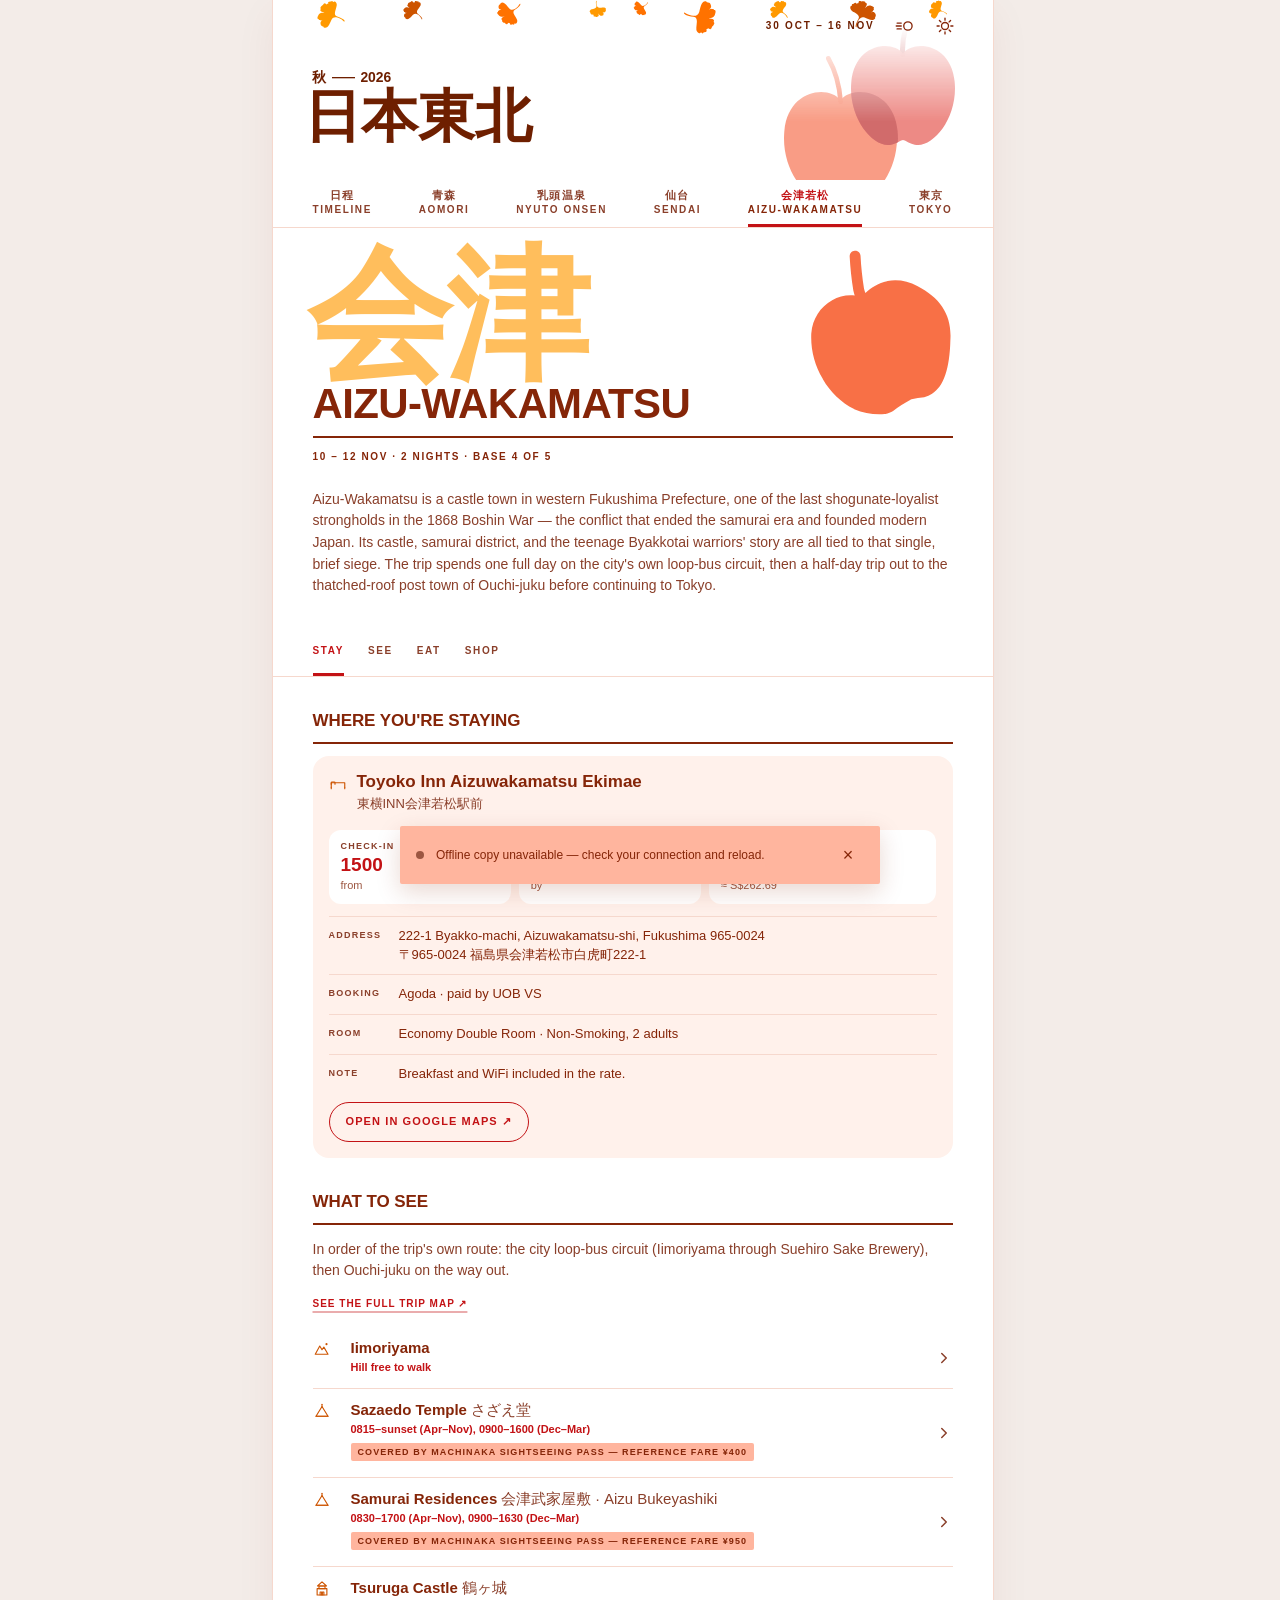
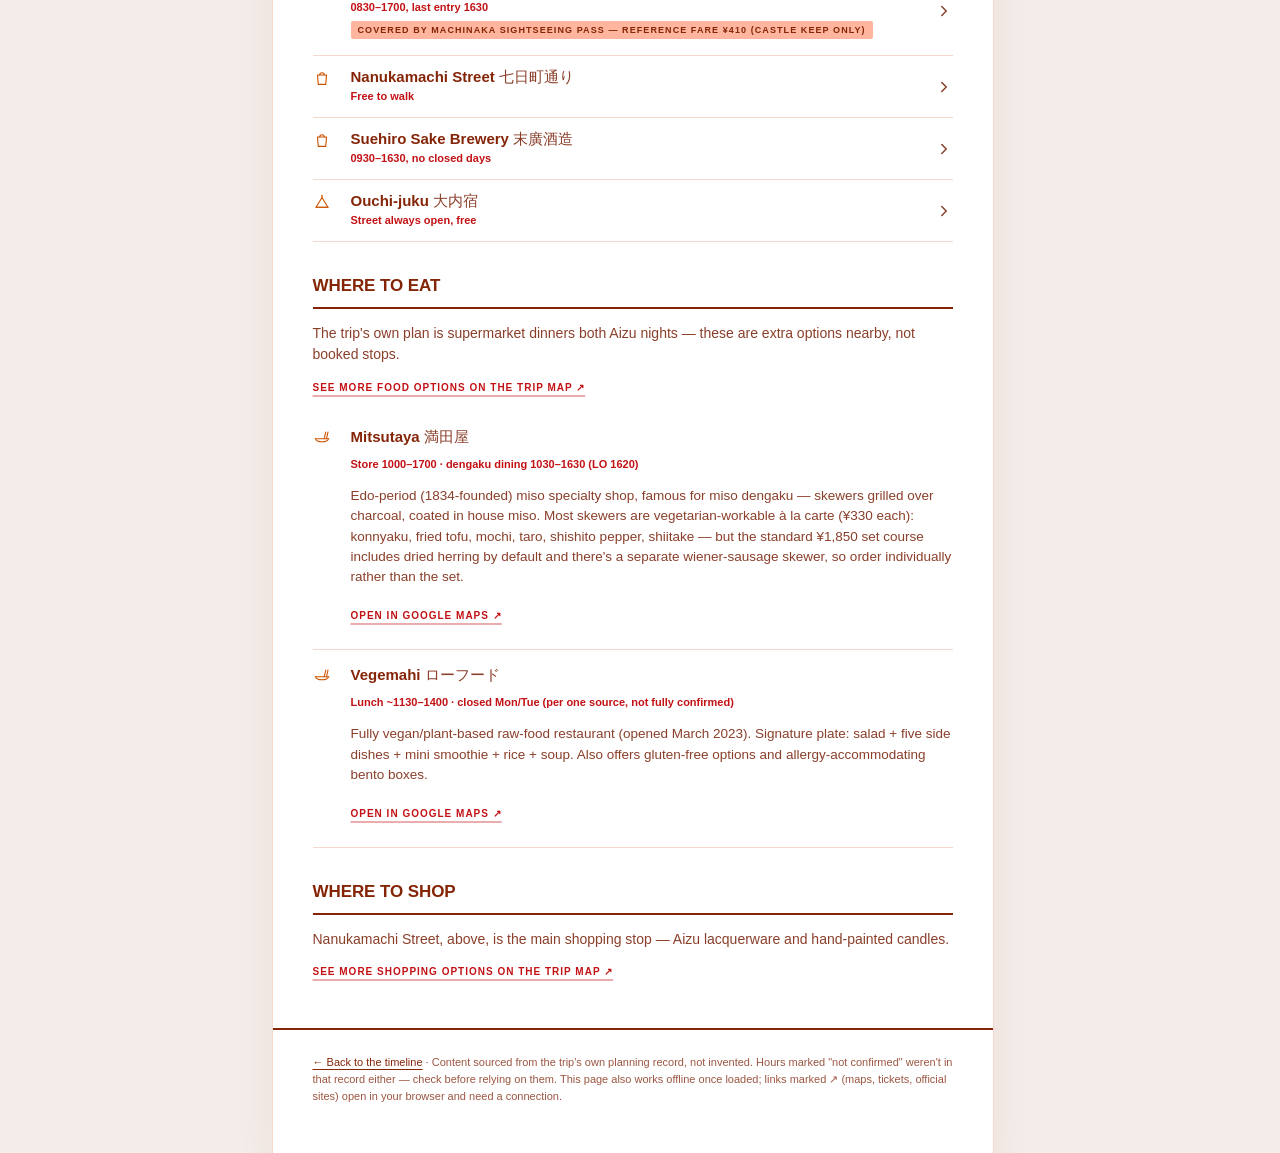
==== commit ae235844: "Place sheets, What-to-see rows, motion switch, routine icons - Attraction rows open a bottom sheet (" ====
--- a/aizu.html
+++ b/aizu.html
@@ -1 +1 @@
-<!doctype html><html lang="en"><head><meta charset="utf-8"><meta name="viewport" content="width=device-width,initial-scale=1,viewport-fit=cover"><title>Aizu-Wakamatsu — 2026 Tohoku</title><meta name="theme-color" content="#ffffff" media="(prefers-color-scheme: light)"><meta name="theme-color" content="#1a0a06" media="(prefers-color-scheme: dark)"><link rel="icon" href="favicon.ico?v=2" sizes="any"><link rel="icon" type="image/png" sizes="16x16" href="icons/favicon-16.png?v=2"><link rel="icon" type="image/png" sizes="32x32" href="icons/favicon-32.png?v=2"><link rel="icon" type="image/png" sizes="48x48" href="icons/favicon-48.png?v=2"><link rel="apple-touch-icon" sizes="180x180" href="icons/apple-touch-icon.png"><link rel="manifest" href="manifest.webmanifest"><meta name="apple-mobile-web-app-capable" content="yes"><meta name="apple-mobile-web-app-status-bar-style" content="black-translucent"><meta name="apple-mobile-web-app-title" content="Tohoku 2026"><meta name="mobile-web-app-capable" content="yes"><link rel="stylesheet" href="styles.css"></head><body class="page-ref"><svg style="display:none" aria-hidden="true"><symbol id="i-hotel" viewBox="0 0 24 24" fill="none" stroke="currentColor" stroke-width="1.5" stroke-linecap="round" stroke-linejoin="round"><path d="M3 19v-6h18v6"/><path d="M3 15v-2a1 1 0 0 1 1-1h3a1 1 0 0 1 1 1v2"/><path d="M3 21v-2M21 21v-2"/></symbol><symbol id="i-food" viewBox="0 0 24 24" fill="none" stroke="currentColor" stroke-width="1.5" stroke-linecap="round" stroke-linejoin="round"><path d="M3.5 13a8.5 4 0 0 0 17 0"/><path d="M3 13h18"/><path d="M17 4 15 13M20 4 18 13"/></symbol><symbol id="i-site" viewBox="0 0 24 24" fill="none" stroke="currentColor" stroke-width="1.5" stroke-linecap="round" stroke-linejoin="round"><path d="M4 19 12 6l8 13Z"/><path d="M4 19h16"/><path d="M12 6V3"/></symbol><symbol id="i-castle" viewBox="0 0 24 24" fill="none" stroke="currentColor" stroke-width="1.5" stroke-linecap="round" stroke-linejoin="round"><path d="M12 2.5 18 8H6Z"/><path d="M8 8h8v3.5H8Z"/><path d="M5.5 11.5h13V20h-13Z"/><path d="M9.5 20v-4h2v4M12.5 20v-4h2v4"/></symbol><symbol id="i-shop" viewBox="0 0 24 24" fill="none" stroke="currentColor" stroke-width="1.5" stroke-linecap="round" stroke-linejoin="round"><path d="M6 8h12l-1 12.5H7Z"/><path d="M9 8a3 3 0 0 1 6 0"/></symbol><symbol id="i-hike" viewBox="0 0 24 24" fill="none" stroke="currentColor" stroke-width="1.5" stroke-linecap="round" stroke-linejoin="round"><circle cx="18" cy="5.5" r="1.4" fill="currentColor" stroke="none"/><path d="M3 19 9 8l3 5 2.5-3.5L20 19Z"/></symbol></svg><header class="hero"><div class="hero__apples" aria-hidden="true"><img class="hero__a hero__a--coral-stem" src="art/apple-coral-stem.svg" alt="" width="54" height="148"> <img class="hero__a hero__a--coral" src="art/apple-coral.svg" alt="" width="345" height="329"> <img class="hero__a hero__a--red-stem" src="art/apple-red-stem.svg" alt="" width="44" height="141"> <img class="hero__a hero__a--red" src="art/apple-red.svg" alt="" width="319" height="303"> <img class="hero__a hero__a--overlap" src="art/apple-overlap.svg" alt="" width="319" height="303"></div><div class="hero__leaves" aria-hidden="true"><span class="leaf" style="--x:6%;--s:30px;--dur:11s;--delay:-2s;--drift:40px;--spin:300deg"><svg viewBox="320 82 250 250" focusable="false"><path d="M449.25 246.379C460.533 225.133 476.462 222.226 496.83 227.12C541.311 237.816 553.072 268.225 558.45 260.901C564.294 252.931 544.532 235.312 497.122 219.684C476.844 213.003 475.328 197.176 479.103 179.134C480.77 173.201 482.839 165.764 484.871 158.247C488.484 146.698 492.184 135.284 492.862 125.617C493.004 124.701 493.085 123.978 493.08 123.51C492.982 113.691 490.383 104.771 481.406 97.3843C473.807 91.784 468.407 93.7924 464.067 98.8266C460.418 96.265 458.945 89.1436 453.319 89.564C450.482 89.4618 447.677 94.0691 445.226 94.8827C442.432 95.3972 441.091 94.2428 438.589 94.4334C424.124 94.2511 417.619 99.7546 422.479 114.483C420.272 114.333 415.969 112.689 413.925 113.548C410.722 114.885 410.831 118.491 409.587 118.582C403.959 119.004 399.18 109.613 392.879 109.454C386.578 109.288 382.447 115.636 379.87 120.481C376.072 127.592 376.438 125.129 371.047 128.675C366.52 131.211 356.73 143.254 356.761 147.966C356.368 151.139 359.252 151.861 359.435 154.368C360.144 159.655 357.35 160.176 355.851 165.318C353.347 174.58 369.887 180.319 387.406 185.851C390.444 186.815 389.283 188.153 386.816 187.977C368.718 186.402 354.735 189.689 346.431 199.332C341.807 204.703 326.506 231.917 334.216 237.947C336.949 240.091 339.633 239.881 343.156 239.803C343.403 239.793 342.032 245.858 344.096 248.221C346.156 250.579 350.105 248.709 352.651 249.15C356.16 249.835 358.603 253.106 361.779 253.499C364.935 253.992 369.517 251.243 373.597 249.909C374.854 249.503 374.742 250.831 374.039 251.489C366.966 258.147 357.861 261.673 357.446 271.423C357.135 279.931 359.568 291.974 365.982 297.502C367.666 298.953 369.816 298.884 371.005 299.489C373.45 300.721 371.615 301.907 374.49 303.083C377.082 304.148 377.031 302.338 379.936 303.385C383.783 304.756 381.161 309.728 386.069 311.883C421.37 325.422 437.881 267.781 449.25 246.379Z" style="fill:var(--art-gold)"/></svg></span><span class="leaf" style="--x:18%;--s:22px;--dur:13s;--delay:-9s;--drift:-30px;--spin:-260deg"><svg viewBox="130 715 175 175" focusable="false"><path d="M217.958 832.524C230.865 820.533 242.584 822.345 255.502 830.62C283.711 848.7 284.549 872.564 290.028 868.787C295.985 864.675 286.541 847.74 257.49 825.546C245.062 816.055 247.813 804.74 254.756 793.163C257.334 789.458 260.551 784.809 263.762 780.096C269.034 772.973 274.334 765.963 277.124 759.437C277.442 758.837 277.672 758.357 277.781 758.032C280.071 751.214 280.413 744.419 275.975 737.152C272.062 731.453 267.843 731.547 263.632 733.988C261.722 731.34 262.413 726.059 258.419 724.999C256.481 724.247 253.433 726.761 251.543 726.736C249.486 726.421 248.835 725.301 247.058 724.832C237.094 721.233 231.271 723.479 231.099 734.837C229.607 734.203 227.024 732.033 225.404 732.136C222.867 732.293 222.077 734.814 221.194 734.578C217.199 733.519 216.147 725.874 211.825 724.252C207.505 722.624 203.123 726.025 200.177 728.758C195.842 732.767 196.687 731.15 192.105 732.309C188.364 732.977 178.699 738.96 177.589 742.227C176.556 744.329 178.378 745.521 177.902 747.299C177.124 751.127 175.066 750.818 172.794 754.015C168.838 759.823 178.904 767.764 189.698 775.797C191.569 777.194 190.444 777.841 188.779 777.127C176.635 771.692 166.171 770.61 158.111 775.288C153.622 777.895 136.502 793.051 140.389 799.074C141.765 801.214 143.673 801.713 146.129 802.504C146.302 802.557 143.898 806.424 144.758 808.555C145.618 810.681 148.799 810.335 150.455 811.251C152.718 812.568 153.623 815.417 155.726 816.451C157.792 817.55 161.622 816.748 164.765 816.805C165.732 816.825 165.336 817.717 164.691 818.004C158.2 820.913 151.053 821.167 148.425 827.813C146.168 833.625 144.96 842.542 148.071 847.907C148.887 849.315 150.392 849.783 151.069 850.487C152.465 851.927 150.911 852.307 152.618 853.81C154.156 855.17 154.555 853.905 156.313 855.327C158.647 857.199 155.638 860.01 158.517 862.679C179.692 880.522 204.953 844.603 217.958 832.524Z" style="fill:var(--art-rust)"/></svg></span><span class="leaf" style="--x:31%;--s:26px;--dur:10s;--delay:-5s;--drift:50px;--spin:340deg"><svg viewBox="38 972 175 175" focusable="false"><path d="M126.246 1027.62C138.212 1040.56 150.035 1039.63 163.54 1032.36C193.033 1016.46 195.668 992.723 200.847 996.903C206.477 1001.45 195.782 1017.63 165.139 1037.57C152.031 1046.09 153.92 1057.58 159.97 1069.65C162.261 1073.54 165.118 1078.42 167.964 1083.36C172.684 1090.86 177.44 1098.25 179.73 1104.97C180.001 1105.59 180.194 1106.09 180.278 1106.42C182.047 1113.39 181.876 1120.19 176.902 1127.1C172.571 1132.49 168.371 1132.08 164.356 1129.33C162.252 1131.82 162.542 1137.14 158.48 1137.9C156.49 1138.5 153.641 1135.76 151.754 1135.65C149.679 1135.8 148.945 1136.87 147.139 1137.21C136.931 1140.04 131.295 1137.36 131.979 1126.02C130.444 1126.54 127.705 1128.51 126.098 1128.29C123.579 1127.94 122.981 1125.37 122.084 1125.54C118.019 1126.29 116.394 1133.83 111.962 1135.13C107.531 1136.42 103.418 1132.7 100.687 1129.75C96.6669 1125.43 97.3871 1127.1 92.906 1125.6C89.2263 1124.66 80.04 1117.96 79.18 1114.62C78.308 1112.45 80.2148 1111.39 79.8748 1109.58C79.3873 1105.71 77.3119 1105.86 75.2878 1102.5C71.7809 1096.41 82.4181 1089.25 93.7868 1082.06C95.7577 1080.81 94.6853 1080.08 92.9715 1080.66C80.4518 1085.17 69.9361 1085.46 62.2515 1080.18C57.9722 1077.24 42.0442 1060.84 46.3746 1055.13C47.9085 1053.1 49.8485 1052.74 52.3573 1052.14C52.534 1052.1 50.428 1048.06 51.447 1046C52.4645 1043.95 55.6106 1044.53 57.3309 1043.74C59.6871 1042.6 60.8046 1039.83 62.9794 1038.96C65.122 1038.02 68.8806 1039.11 72.0191 1039.29C72.9852 1039.34 72.6576 1038.42 72.0362 1038.08C65.7827 1034.69 58.6757 1033.9 56.5565 1027.08C54.744 1021.11 54.2124 1012.13 57.7192 1007.01C58.6397 1005.67 60.175 1005.32 60.904 1004.67C62.4041 1003.34 60.883 1002.84 62.6988 1001.47C64.3348 1000.23 64.6372 1001.52 66.4979 1000.24C68.9658 998.545 66.1779 995.515 69.2497 993.071C91.7107 976.877 114.19 1014.6 126.246 1027.62Z" style="fill:var(--art-orange)"/></svg></span><span class="leaf" style="--x:44%;--s:18px;--dur:14s;--delay:-1s;--drift:-20px;--spin:220deg"><svg viewBox="68 844 138 138" focusable="false"><path d="M150.328 903.402C137.389 904.258 131.538 897.781 128.003 887.058C120.288 863.636 130.89 849.62 126.007 849.232C120.697 848.815 118.227 862.87 124.512 889.033C127.203 900.223 120.379 905.407 111.038 908.795C107.846 909.714 103.85 910.875 99.8286 912.076C93.5106 913.696 87.2294 915.238 82.6063 917.669C82.146 917.864 81.7917 918.032 81.5786 918.167C77.1055 920.997 73.755 924.719 72.9157 930.929C72.5042 936 74.9566 937.905 78.4951 938.467C78.3561 940.866 75.5098 943.561 77.2984 946.02C78.0563 947.35 80.9639 947.329 82.0318 948.221C83.0603 949.356 82.9117 950.298 83.7086 951.39C87.7282 958.072 92.096 959.492 97.4679 953.087C98.0255 954.141 98.4927 956.58 99.4658 957.273C100.988 958.362 102.609 957.289 103.004 957.833C104.794 960.293 101.845 965.147 103.56 968.08C105.271 971.016 109.352 971.108 112.304 970.915C116.641 970.638 115.408 971.169 118.562 972.635C121.009 973.99 129.306 975.061 131.456 973.71C133.022 972.99 132.535 971.464 133.632 970.669C135.854 968.844 136.886 969.976 139.668 969.205C144.624 967.726 142.562 958.517 140.128 948.918C139.708 947.252 140.65 947.404 141.27 948.585C145.681 957.327 151.155 962.803 157.93 963.874C161.703 964.47 178.517 963.763 179.094 958.519C179.301 956.658 178.443 955.488 177.408 953.895C177.334 953.785 180.503 952.693 181 951.076C181.496 949.463 179.519 948.184 178.999 946.892C178.318 945.089 179.124 943.042 178.403 941.475C177.734 939.888 175.174 938.568 173.406 937.076C172.863 936.615 173.503 936.29 174.004 936.425C179.062 937.778 183.261 940.951 187.848 938.376C191.835 936.105 196.665 931.574 197.379 927.066C197.567 925.883 196.925 924.917 196.865 924.2C196.737 922.73 197.801 923.235 197.524 921.583C197.277 920.093 196.462 920.63 196.118 919.002C195.654 916.849 198.677 916.641 198.273 913.78C194.465 893.759 163.362 902.543 150.328 903.402Z" style="fill:var(--art-gold)"/></svg></span><span class="leaf" style="--x:57%;--s:34px;--dur:12s;--delay:-7s;--drift:30px;--spin:-320deg"><svg viewBox="735 970 368 372" focusable="false"><path d="M910.746 1100.16C899.792 1134.95 876.849 1143.68 845.136 1142.01C775.874 1138.35 749.946 1096.26 743.951 1108.67C737.44 1122.16 771.764 1142.97 846.753 1153.17C878.828 1157.53 885.457 1180.71 884.811 1208.65C883.965 1217.95 882.934 1229.61 881.98 1241.38C879.783 1259.59 877.419 1277.63 879.077 1292.22C879.119 1293.63 879.198 1294.73 879.334 1295.43C882.191 1310.04 888.529 1322.61 903.951 1331.15C916.824 1337.4 924.32 1332.91 929.4 1324.21C935.547 1327.02 939.708 1337.23 947.979 1335.05C952.236 1334.42 955.146 1326.78 958.574 1324.89C962.598 1323.35 964.916 1324.7 968.592 1323.73C990.206 1320 998.384 1310 987.072 1289.39C990.404 1289 997.272 1290.26 1000.08 1288.42C1004.49 1285.54 1003.33 1280.2 1005.16 1279.72C1013.43 1277.53 1023.15 1290.21 1032.59 1288.71C1042.03 1287.22 1046.43 1276.62 1048.93 1268.68C1052.63 1257.03 1052.77 1260.81 1059.82 1254.03C1065.87 1249 1077.14 1228.35 1075.79 1221.33C1075.5 1216.49 1071.01 1216.21 1070.04 1212.52C1067.52 1204.84 1071.54 1203.29 1072.36 1195.21C1073.54 1180.71 1047.29 1176.72 1019.65 1173.31C1014.86 1172.72 1016.22 1170.4 1019.94 1169.98C1047.36 1167.33 1067.29 1158.57 1077.01 1141.91C1082.42 1132.62 1097.72 1087.83 1084.56 1080.97C1079.89 1078.53 1075.95 1079.58 1070.72 1080.67C1070.35 1080.75 1070.72 1071.33 1066.99 1068.38C1063.27 1065.43 1057.9 1069.31 1053.98 1069.36C1048.56 1069.31 1044.02 1065.11 1039.18 1065.4C1034.33 1065.53 1028.26 1070.9 1022.55 1074.01C1020.79 1074.96 1020.59 1072.95 1021.45 1071.78C1030.16 1059.9 1042.76 1052.13 1040.69 1037.48C1038.8 1024.71 1031.85 1007.43 1020.76 1000.96C1017.85 999.262 1014.66 999.958 1012.72 999.386C1008.74 998.223 1011.15 995.949 1006.54 994.99C1002.38 994.118 1002.95 996.802 998.334 996.043C992.22 995.062 994.757 986.926 986.845 985.068C930.483 974.633 921.786 1065.12 910.746 1100.16Z" style="fill:var(--art-orange)"/></svg></span><span class="leaf" style="--x:69%;--s:20px;--dur:15s;--delay:-11s;--drift:-40px;--spin:280deg"><svg viewBox="906 1343 172 172" focusable="false"><path d="M992.958 1460.52C1005.87 1448.53 1017.58 1450.35 1030.5 1458.62C1058.71 1476.7 1059.55 1500.56 1065.03 1496.79C1070.98 1492.68 1061.54 1475.74 1032.49 1453.55C1020.06 1444.05 1022.81 1432.74 1029.76 1421.16C1032.33 1417.46 1035.55 1412.81 1038.76 1408.1C1044.03 1400.97 1049.33 1393.96 1052.12 1387.44C1052.44 1386.84 1052.67 1386.36 1052.78 1386.03C1055.07 1379.21 1055.41 1372.42 1050.97 1365.15C1047.06 1359.45 1042.84 1359.55 1038.63 1361.99C1036.72 1359.34 1037.41 1354.06 1033.42 1353C1031.48 1352.25 1028.43 1354.76 1026.54 1354.74C1024.49 1354.42 1023.83 1353.3 1022.06 1352.83C1012.09 1349.23 1006.27 1351.48 1006.1 1362.84C1004.61 1362.2 1002.02 1360.03 1000.4 1360.14C997.867 1360.29 997.077 1362.81 996.194 1362.58C992.199 1361.52 991.147 1353.87 986.825 1352.25C982.505 1350.62 978.123 1354.02 975.177 1356.76C970.842 1360.77 971.687 1359.15 967.105 1360.31C963.364 1360.98 953.699 1366.96 952.589 1370.23C951.556 1372.33 953.378 1373.52 952.902 1375.3C952.124 1379.13 950.066 1378.82 947.794 1382.02C943.838 1387.82 953.904 1395.76 964.698 1403.8C966.569 1405.19 965.444 1405.84 963.779 1405.13C951.635 1399.69 941.171 1398.61 933.111 1403.29C928.622 1405.89 911.502 1421.05 915.389 1427.07C916.765 1429.21 918.673 1429.71 921.129 1430.5C921.302 1430.56 918.898 1434.42 919.758 1436.55C920.618 1438.68 923.799 1438.33 925.455 1439.25C927.718 1440.57 928.623 1443.42 930.726 1444.45C932.792 1445.55 936.622 1444.75 939.765 1444.8C940.732 1444.83 940.336 1445.72 939.691 1446C933.2 1448.91 926.053 1449.17 923.425 1455.81C921.168 1461.63 919.96 1470.54 923.071 1475.91C923.887 1477.31 925.392 1477.78 926.069 1478.49C927.465 1479.93 925.911 1480.31 927.618 1481.81C929.156 1483.17 929.555 1481.91 931.313 1483.33C933.647 1485.2 930.638 1488.01 933.517 1490.68C954.692 1508.52 979.953 1472.6 992.958 1460.52Z" style="fill:var(--art-gold)"/></svg></span><span class="leaf" style="--x:80%;--s:28px;--dur:11.5s;--delay:-4s;--drift:25px;--spin:-300deg"><svg viewBox="552 1890 200 205" focusable="false"><path d="M664.017 2018.45C644.799 2011.28 632.99 2018.43 622.761 2033.07C600.427 2065.06 610.123 2091.12 602.548 2089.49C594.311 2087.71 596.955 2065.28 618.368 2028.5C627.53 2012.76 619.545 2001.8 606.93 1992.43C602.51 1989.58 596.983 1986.01 591.434 1982.36C582.596 1977.03 573.779 1971.84 567.878 1966.06C567.269 1965.55 566.808 1965.14 566.547 1964.84C561.055 1958.52 557.668 1951.35 559.218 1941.56C560.899 1933.69 565.481 1931.92 571.099 1932.68C571.978 1928.98 568.89 1923.6 572.717 1920.69C574.47 1919.02 578.866 1920.37 580.89 1919.5C582.964 1918.25 583.167 1916.75 584.871 1915.46C593.999 1907.16 601.263 1906.99 606.493 1919.14C607.817 1917.8 609.633 1914.31 611.422 1913.71C614.223 1912.75 616.193 1915.11 617.038 1914.47C620.869 1911.55 618.606 1902.86 622.537 1899.19C626.464 1895.52 632.691 1897.23 637.075 1898.87C643.521 1901.26 641.894 1899.89 647.34 1899.11C651.663 1898.16 664.723 1900.31 667.369 1903.33C669.414 1905.14 667.982 1907.23 669.284 1908.93C671.822 1912.71 673.9 1911.46 677.765 1913.89C684.602 1918.39 677.294 1931.4 669.244 1944.84C667.85 1947.18 669.347 1947.37 670.822 1945.87C681.48 1934.62 692.262 1928.81 703.016 1930.27C709.005 1931.08 734.162 1939.79 732.653 1948C732.122 1950.92 730.29 1952.3 727.998 1954.24C727.835 1954.38 732.141 1957.47 732.16 1960.15C732.179 1962.82 728.601 1963.86 727.226 1965.58C725.375 1968 725.666 1971.47 723.862 1973.52C722.127 1975.62 717.648 1976.45 714.29 1977.91C713.258 1978.36 714.08 1979.15 714.902 1979.17C723.18 1979.42 730.985 1976.52 736.766 1982.5C741.776 1987.76 747.036 1996.82 746.07 2003.97C745.817 2005.85 744.406 2007.02 743.988 2008.08C743.126 2010.25 744.967 2009.97 743.798 2012.35C742.746 2014.49 741.755 2013.31 740.494 2015.62C738.814 2018.67 743.3 2020.36 741.387 2024.51C726.519 2053.12 683.378 2025.68 664.017 2018.45Z" style="fill:var(--art-rust)"/></svg></span><span class="leaf" style="--x:91%;--s:20px;--dur:13.5s;--delay:-8s;--drift:-35px;--spin:260deg"><svg viewBox="320 82 250 250" focusable="false"><path d="M449.25 246.379C460.533 225.133 476.462 222.226 496.83 227.12C541.311 237.816 553.072 268.225 558.45 260.901C564.294 252.931 544.532 235.312 497.122 219.684C476.844 213.003 475.328 197.176 479.103 179.134C480.77 173.201 482.839 165.764 484.871 158.247C488.484 146.698 492.184 135.284 492.862 125.617C493.004 124.701 493.085 123.978 493.08 123.51C492.982 113.691 490.383 104.771 481.406 97.3843C473.807 91.784 468.407 93.7924 464.067 98.8266C460.418 96.265 458.945 89.1436 453.319 89.564C450.482 89.4618 447.677 94.0691 445.226 94.8827C442.432 95.3972 441.091 94.2428 438.589 94.4334C424.124 94.2511 417.619 99.7546 422.479 114.483C420.272 114.333 415.969 112.689 413.925 113.548C410.722 114.885 410.831 118.491 409.587 118.582C403.959 119.004 399.18 109.613 392.879 109.454C386.578 109.288 382.447 115.636 379.87 120.481C376.072 127.592 376.438 125.129 371.047 128.675C366.52 131.211 356.73 143.254 356.761 147.966C356.368 151.139 359.252 151.861 359.435 154.368C360.144 159.655 357.35 160.176 355.851 165.318C353.347 174.58 369.887 180.319 387.406 185.851C390.444 186.815 389.283 188.153 386.816 187.977C368.718 186.402 354.735 189.689 346.431 199.332C341.807 204.703 326.506 231.917 334.216 237.947C336.949 240.091 339.633 239.881 343.156 239.803C343.403 239.793 342.032 245.858 344.096 248.221C346.156 250.579 350.105 248.709 352.651 249.15C356.16 249.835 358.603 253.106 361.779 253.499C364.935 253.992 369.517 251.243 373.597 249.909C374.854 249.503 374.742 250.831 374.039 251.489C366.966 258.147 357.861 261.673 357.446 271.423C357.135 279.931 359.568 291.974 365.982 297.502C367.666 298.953 369.816 298.884 371.005 299.489C373.45 300.721 371.615 301.907 374.49 303.083C377.082 304.148 377.031 302.338 379.936 303.385C383.783 304.756 381.161 309.728 386.069 311.883C421.37 325.422 437.881 267.781 449.25 246.379Z" style="fill:var(--art-gold)"/></svg></span><span class="leaf" style="--x:50%;--s:16px;--dur:16s;--delay:-13s;--drift:20px;--spin:200deg"><svg viewBox="38 972 175 175" focusable="false"><path d="M126.246 1027.62C138.212 1040.56 150.035 1039.63 163.54 1032.36C193.033 1016.46 195.668 992.723 200.847 996.903C206.477 1001.45 195.782 1017.63 165.139 1037.57C152.031 1046.09 153.92 1057.58 159.97 1069.65C162.261 1073.54 165.118 1078.42 167.964 1083.36C172.684 1090.86 177.44 1098.25 179.73 1104.97C180.001 1105.59 180.194 1106.09 180.278 1106.42C182.047 1113.39 181.876 1120.19 176.902 1127.1C172.571 1132.49 168.371 1132.08 164.356 1129.33C162.252 1131.82 162.542 1137.14 158.48 1137.9C156.49 1138.5 153.641 1135.76 151.754 1135.65C149.679 1135.8 148.945 1136.87 147.139 1137.21C136.931 1140.04 131.295 1137.36 131.979 1126.02C130.444 1126.54 127.705 1128.51 126.098 1128.29C123.579 1127.94 122.981 1125.37 122.084 1125.54C118.019 1126.29 116.394 1133.83 111.962 1135.13C107.531 1136.42 103.418 1132.7 100.687 1129.75C96.6669 1125.43 97.3871 1127.1 92.906 1125.6C89.2263 1124.66 80.04 1117.96 79.18 1114.62C78.308 1112.45 80.2148 1111.39 79.8748 1109.58C79.3873 1105.71 77.3119 1105.86 75.2878 1102.5C71.7809 1096.41 82.4181 1089.25 93.7868 1082.06C95.7577 1080.81 94.6853 1080.08 92.9715 1080.66C80.4518 1085.17 69.9361 1085.46 62.2515 1080.18C57.9722 1077.24 42.0442 1060.84 46.3746 1055.13C47.9085 1053.1 49.8485 1052.74 52.3573 1052.14C52.534 1052.1 50.428 1048.06 51.447 1046C52.4645 1043.95 55.6106 1044.53 57.3309 1043.74C59.6871 1042.6 60.8046 1039.83 62.9794 1038.96C65.122 1038.02 68.8806 1039.11 72.0191 1039.29C72.9852 1039.34 72.6576 1038.42 72.0362 1038.08C65.7827 1034.69 58.6757 1033.9 56.5565 1027.08C54.744 1021.11 54.2124 1012.13 57.7192 1007.01C58.6397 1005.67 60.175 1005.32 60.904 1004.67C62.4041 1003.34 60.883 1002.84 62.6988 1001.47C64.3348 1000.23 64.6372 1001.52 66.4979 1000.24C68.9658 998.545 66.1779 995.515 69.2497 993.071C91.7107 976.877 114.19 1014.6 126.246 1027.62Z" style="fill:var(--art-orange)"/></svg></span></div><a href="index.html" class="hero__title" aria-label="日本東北, Tohoku, autumn 2026. Go to the timeline"><span class="hero__kicker"><span lang="ja">秋</span><span class="hero__dash"></span><span>2026</span></span><span class="hero__name" lang="ja">日本東北</span></a><div class="hero__meta"><span class="hero__dates">30 Oct – 16 Nov</span><button class="theme-toggle hero__toggle" type="button" data-theme-toggle data-mode="light" aria-label="Light mode. Switch to dark mode." title="Light mode. Switch to dark mode."><svg class="ico-light" viewBox="0 0 24 24" fill="none" stroke="currentColor" stroke-width="1.6" stroke-linecap="round" aria-hidden="true"><circle cx="12" cy="12" r="4.2"/><path d="M12 2.5v2.5M12 19v2.5M2.5 12H5M19 12h2.5M5.3 5.3l1.8 1.8M16.9 16.9l1.8 1.8M18.7 5.3l-1.8 1.8M7.1 16.9l-1.8 1.8"/></svg><svg class="ico-dark" viewBox="0 0 24 24" fill="none" stroke="currentColor" stroke-width="1.6" stroke-linejoin="round" aria-hidden="true"><path d="M19.5 14.5A8 8 0 0 1 9.5 4.5a8 8 0 1 0 10 10Z" fill="currentColor"/></svg></button></div></header><div class="navbar"><div class="mini" aria-hidden="true"><a href="index.html" class="mini__brand" tabindex="-1"><span class="mini__name" lang="ja">日本東北</span><span class="mini__kicker"><span lang="ja">秋</span><span class="hero__dash"></span><span>2026</span></span></a><div class="mini__meta"><span class="mini__dates">30 Oct – 16 Nov</span><button tabindex="-1" class="theme-toggle mini__toggle" type="button" data-theme-toggle data-mode="light" aria-label="Light mode. Switch to dark mode." title="Light mode. Switch to dark mode."><svg class="ico-light" viewBox="0 0 24 24" fill="none" stroke="currentColor" stroke-width="1.6" stroke-linecap="round" aria-hidden="true"><circle cx="12" cy="12" r="4.2"/><path d="M12 2.5v2.5M12 19v2.5M2.5 12H5M19 12h2.5M5.3 5.3l1.8 1.8M16.9 16.9l1.8 1.8M18.7 5.3l-1.8 1.8M7.1 16.9l-1.8 1.8"/></svg><svg class="ico-dark" viewBox="0 0 24 24" fill="none" stroke="currentColor" stroke-width="1.6" stroke-linejoin="round" aria-hidden="true"><path d="M19.5 14.5A8 8 0 0 1 9.5 4.5a8 8 0 1 0 10 10Z" fill="currentColor"/></svg></button></div></div><nav class="route" aria-label="Destinations"><a href="index.html"><span class="route__jp" lang="ja">日程</span><span class="route__en">Timeline</span></a> <a href="aomori.html"><span class="route__jp" lang="ja">青森</span><span class="route__en">Aomori</span></a> <a href="nyuto.html"><span class="route__jp" lang="ja">乳頭<span class="route__long">温泉</span></span><span class="route__en">Nyuto<span class="route__long"> Onsen</span></span></a> <a href="sendai.html"><span class="route__jp" lang="ja">仙台</span><span class="route__en">Sendai</span></a> <a href="aizu.html" aria-current="page"><span class="route__jp" lang="ja">会津<span class="route__long">若松</span></span><span class="route__en">Aizu<span class="route__long">-Wakamatsu</span></span></a> <a href="tokyo.html"><span class="route__jp" lang="ja">東京</span><span class="route__en">Tokyo</span></a></nav></div><main class="ref"><header class="city"><div class="city__plate" aria-hidden="true"><span class="city__kanji" lang="ja">会津</span><svg class="city__mark city__mark--aizu" viewBox="-45 875 945 1100" aria-hidden="true" focusable="false"><path d="M-36.3175 1425.36L-36.0976 1424.89C-32.8891 1380.29 -18.5919 1337.15 5.50298 1299.39C29.5979 1261.63 62.7314 1230.42 101.912 1208.59C146.949 1182.25 199.331 1171.23 251.134 1177.21C248.245 1167.05 245.233 1156.54 242.66 1145.1L242.167 1143.73C229.999 1069.1 221.899 993.846 217.903 918.315C217.299 908.797 220.513 899.421 226.836 892.25C233.159 885.079 242.074 880.7 251.619 880.077C261.165 879.454 270.559 882.638 277.735 888.928C284.911 895.218 289.282 904.099 289.885 913.617C293.549 986.072 301.193 1058.26 312.784 1129.87C315.356 1141.31 319.151 1150.76 322.26 1160.46C361.413 1121.1 411.003 1093.71 465.187 1081.49L469.085 1080.47C536.665 1069.02 606.088 1080.94 665.843 1114.26C822.951 1194.02 896.114 1313.06 885.333 1471.39C880.98 1661.53 840.444 1780.34 763.726 1827.84L761.227 1829.51C747.605 1838.75 732.515 1845.63 716.599 1849.85L712.111 1850.31C683.566 1852.12 655.293 1857 627.784 1864.87C624.918 1866.76 621.753 1868.16 618.422 1869.01C579.581 1889.44 542.616 1913.24 507.956 1940.14L505.457 1941.81C490.001 1951.06 473.057 1957.56 455.381 1961.02L450.552 1961.61C381.51 1967.52 312.1 1956.6 248.302 1929.8L247.245 1929.02C160.692 1884.04 88.9268 1815.24 40.441 1730.77L39.3581 1728.85C-15.509 1637.48 -41.8509 1531.83 -36.3175 1425.36Z" style="fill:var(--art-coral)"/></svg></div><h1 class="city__name">Aizu-Wakamatsu</h1></header><p class="ref__sub">10 – 12 NOV · 2 NIGHTS · BASE 4 OF 5</p><p class="ref__intro">Aizu-Wakamatsu is a castle town in western Fukushima Prefecture, one of the last shogunate-loyalist strongholds in the 1868 Boshin War — the conflict that ended the samurai era and founded modern Japan. Its castle, samurai district, and the teenage Byakkotai warriors' story are all tied to that single, brief siege. The trip spends one full day on the city's own loop-bus circuit, then a half-day trip out to the thatched-roof post town of Ouchi-juku before continuing to Tokyo.</p><nav class="subnav" aria-label="Sections"><a href="#stay">Stay</a> <a href="#see">See</a> <a href="#eat">Eat</a> <a href="#shop">Shop</a></nav><h2 class="section-label" id="stay">Where you're staying</h2><article class="stay"><div class="stay__head"><svg class="stay__icon" aria-hidden="true"><use href="#i-hotel"/></svg><div><p class="stay__name">Toyoko Inn Aizuwakamatsu Ekimae</p><p class="stay__jp" lang="ja">東横INN会津若松駅前</p></div></div><div class="stay__tiles"><div class="stay__tile"><span class="stay__label">Check-in</span><span class="stay__big">1500</span><span class="stay__sub">from</span></div><div class="stay__tile"><span class="stay__label">Check-out</span><span class="stay__big">1000</span><span class="stay__sub">by</span></div><div class="stay__tile"><span class="stay__label">Paid</span><span class="stay__big">¥32,340</span><span class="stay__sub">≈ S$262.69</span></div></div><dl class="stay__facts"><dt>Address</dt><dd>222-1 Byakko-machi, Aizuwakamatsu-shi, Fukushima 965-0024<br>〒965-0024 福島県会津若松市白虎町222-1</dd><dt>Booking</dt><dd>Agoda · paid by UOB VS</dd><dt>Room</dt><dd>Economy Double Room · Non-Smoking, 2 adults</dd><dt>Note</dt><dd>Breakfast and WiFi included in the rate.</dd></dl><a class="stay__map" href="https://www.google.com/maps/search/?api=1&query=Toyoko+Inn+Aizuwakamatsu+Ekimae" target="_blank" rel="noopener">Open in Google Maps ↗</a></article><h2 class="section-label" id="see">What to see</h2><p class="ref__intro" style="margin-bottom:var(--space-2)">In order of the trip's own route: the city loop-bus circuit (Iimoriyama through Suehiro Sake Brewery), then Ouchi-juku on the way out.</p><a class="section-map-link" href="https://www.google.com/maps/d/edit?mid=1ZMRF5dMRoMmZC4AqGXF9uyO9KPdyumE&usp=sharing" target="_blank" rel="noopener">See the full trip map ↗</a><div class="place" id="iimoriyama"><svg class="place__icon"><use href="#i-hike"/></svg><div><p class="place__name">Iimoriyama</p><p class="place__meta">Hill free to walk · Byakkotai Memorial Hall ¥400 · Folklore Museum ¥300 · paid escalator ¥250</p><div class="place__desc"><ul><li>Site of the 1868 Byakkotai (White Tiger Corps) tragedy: 20 teenage samurai, age 14–16, saw smoke over Tsuruga Castle, believed it had fallen, and committed seppuku — the castle had actually not fallen.</li><li>19 individual Byakkotai graves stand on the hill, alongside monuments donated by Fascist Italy and Nazi Germany in the 1930s.</li><li>A viewpoint near the graves looks directly toward Tsuruga Castle, replicating the soldiers' own sightline.</li><li>Sazaedo Temple sits on the hill's north side — a separate ticketed structure, below.</li></ul></div><a class="place__map" href="https://www.google.com/maps/search/?api=1&query=Iimoriyama+Aizuwakamatsu" target="_blank" rel="noopener">Open in Google Maps ↗</a></div></div><div class="place" id="sazaedo-temple"><svg class="place__icon"><use href="#i-site"/></svg><div><p class="place__name">Sazaedo Temple <span style="color:var(--paper-dim);font-weight:400">さざえ堂</span></p><p class="place__meta">0815–sunset (Apr–Nov), 0900–1600 (Dec–Mar)</p><p class="flag flag--outline">covered by MACHINAKA Sightseeing pass — reference fare ¥400</p><div class="place__desc"><ul><li>Built 1796 — a 16.5m hexagonal wooden structure whose interior resembles a turban shell ("sazae").</li><li>Unique double-helix spiral ramp: one path goes up, a separate path comes down, so visitors going opposite directions never cross.</li><li>Originally lined with 33 Kannon statues so worshippers could "visit" 33 sacred sites in one pass — removed during the Meiji-era anti-Buddhist campaign.</li></ul></div><a class="place__map" href="https://www.google.com/maps/search/?api=1&query=Sazaedo+Temple+Aizuwakamatsu" target="_blank" rel="noopener">Open in Google Maps ↗</a></div></div><div class="place" id="samurai-residences-bukeyashiki"><svg class="place__icon"><use href="#i-site"/></svg><div><p class="place__name">Samurai Residences <span style="color:var(--paper-dim);font-weight:400">会津武家屋敷 · Aizu Bukeyashiki</span></p><p class="place__meta">0830–1700 (Apr–Nov), 0900–1630 (Dec–Mar)</p><p class="flag flag--outline">covered by MACHINAKA Sightseeing pass — reference fare ¥950</p><div class="place__desc"><ul><li>Reconstruction of the residence of Saigo Tanomo, chief retainer to the Aizu domain lord — the original burned in the 1868 Boshin War, rebuilt from surviving blueprints.</li><li>~38 rooms across the compound: reception halls, a tea house, an archery range, and a rice mill.</li><li>Wax/mannequin figures throughout depict Edo-period samurai household life.</li><li>On-site shop for Aizu crafts and a restaurant serving local cuisine.</li></ul></div><a class="place__map" href="https://www.google.com/maps/search/?api=1&query=Aizu+Bukeyashiki" target="_blank" rel="noopener">Open in Google Maps ↗</a></div></div><div class="place" id="tsuruga-castle"><svg class="place__icon"><use href="#i-castle"/></svg><div><p class="place__name">Tsuruga Castle <span style="color:var(--paper-dim);font-weight:400">鶴ヶ城</span></p><p class="place__meta">0830–1700, last entry 1630 · +¥210 Rinkaku Teahouse if added (¥520 combined, not pass-covered)</p><p class="flag flag--outline">covered by MACHINAKA Sightseeing pass — reference fare ¥410 (castle keep only)</p><div class="place__desc"><ul><li>Original castle dates to 1384; became one of the last shogunate-loyalist strongholds during the 1868 Boshin War siege.</li><li>Current structure is a 1960s concrete reconstruction.</li><li>A 2011 renovation restored the roof tiles to their original red color — the only Japanese castle with a red-tiled roof.</li></ul></div><a class="place__map" href="https://www.google.com/maps/search/?api=1&query=Tsuruga+Castle" target="_blank" rel="noopener">Open in Google Maps ↗</a></div></div><div class="place" id="nanukamachi-street"><svg class="place__icon"><use href="#i-shop"/></svg><div><p class="place__name">Nanukamachi Street <span style="color:var(--paper-dim);font-weight:400">七日町通り</span></p><p class="place__meta">Free to walk — no fixed hours, shops keep their own</p><div class="place__desc"><ul><li>Named for a market historically held on the 7th day of each month — was the busiest street in old Aizu as the western gateway into the castle town.</li><li>~800m stretch lined with Edo/Taisho-era warehouses, Western-style buildings, and wooden merchant houses, now cafes and craft/souvenir shops.</li><li>Known for Aizu hand-painted candles (a 500+ year craft tradition) and Aizu lacquerware.</li><li>Several working sake breweries — including Suehiro, below — sit directly on or just off the street.</li></ul></div><a class="place__map" href="https://www.google.com/maps/search/?api=1&query=Nanukamachi+Street+Aizuwakamatsu" target="_blank" rel="noopener">Open in Google Maps ↗</a></div></div><div class="place" id="suehiro-sake-brewery"><svg class="place__icon"><use href="#i-shop"/></svg><div><p class="place__name">Suehiro Sake Brewery <span style="color:var(--paper-dim);font-weight:400">末廣酒造</span></p><p class="place__meta">0930–1630, no closed days · Free general admission</p><div class="place__desc"><ul><li>Founded 1850; family-run for eight generations, one of Tohoku's largest and most decorated sake producers.</li><li>Uses the traditional slow-fermentation "Yamahai" method for its premium sake.</li><li>Hourly guided tours through the brewing area, an on-site museum, and a tasting bar (tour/tasting fee not itemized beyond free general admission).</li><li>Also houses Japan's largest private collection of film cameras (500+) and a cafe serving sake-infused desserts.</li></ul></div><a class="place__map" href="https://www.google.com/maps/search/?api=1&query=Suehiro+Sake+Brewery+Aizuwakamatsu" target="_blank" rel="noopener">Open in Google Maps ↗</a></div></div><div class="place" id="ouchi-juku"><svg class="place__icon"><use href="#i-site"/></svg><div><p class="place__name">Ouchi-juku <span style="color:var(--paper-dim);font-weight:400">大内宿</span></p><p class="place__meta">Street always open, free · Former Honjin museum 0900–1630, ¥250</p><div class="place__desc"><ul><li>Edo-period post town on the Aizu-Nishi Kaido trade route linking Aizu and Nikko — travelers went on foot, spurring rest-stop towns like this one.</li><li>30+ preserved thatched-roof buildings; a national Important Preservation District for Groups of Traditional Buildings since 1981, with power lines buried to preserve the historic look.</li><li>The Former Honjin (main inn for high-ranking officials) is now a small museum of period artifacts.</li><li>Local specialty is negi soba — handmade soba eaten using a whole long green onion instead of chopsticks. The broth is typically bonito-dashi based unless a shop says otherwise — ask before ordering.</li></ul></div><a class="place__map" href="https://www.google.com/maps/search/?api=1&query=Ouchi-juku" target="_blank" rel="noopener">Open in Google Maps ↗</a></div></div><h2 class="section-label" id="eat">Where to eat</h2><p class="ref__intro" style="margin-bottom:var(--space-2)">The trip's own plan is supermarket dinners both Aizu nights — these are extra options nearby, not booked stops.</p><a class="section-map-link" href="https://www.google.com/maps/d/edit?mid=1ZMRF5dMRoMmZC4AqGXF9uyO9KPdyumE&usp=sharing" target="_blank" rel="noopener">See more food options on the trip map ↗</a><div class="place"><svg class="place__icon"><use href="#i-food"/></svg><div><p class="place__name">Mitsutaya <span style="color:var(--paper-dim);font-weight:400">満田屋</span></p><p class="place__meta">Store 1000–1700 · dengaku dining 1030–1630 (LO 1620)</p><p class="place__desc">Edo-period (1834-founded) miso specialty shop, famous for miso dengaku — skewers grilled over charcoal, coated in house miso. Most skewers are vegetarian-workable à la carte (¥330 each): konnyaku, fried tofu, mochi, taro, shishito pepper, shiitake — but the standard ¥1,850 set course includes dried herring by default and there's a separate wiener-sausage skewer, so order individually rather than the set.</p><a class="place__map" href="https://www.google.com/maps/search/?api=1&query=Mitsutaya+Aizuwakamatsu" target="_blank" rel="noopener">Open in Google Maps ↗</a></div></div><div class="place"><svg class="place__icon"><use href="#i-food"/></svg><div><p class="place__name">Vegemahi <span style="color:var(--paper-dim);font-weight:400">ローフード</span></p><p class="place__meta">Lunch ~1130–1400 · closed Mon/Tue (per one source, not fully confirmed)</p><p class="place__desc">Fully vegan/plant-based raw-food restaurant (opened March 2023). Signature plate: salad + five side dishes + mini smoothie + rice + soup. Also offers gluten-free options and allergy-accommodating bento boxes.</p><a class="place__map" href="https://www.google.com/maps/search/?api=1&query=Vegemahi+Aizuwakamatsu" target="_blank" rel="noopener">Open in Google Maps ↗</a></div></div><h2 class="section-label" id="shop">Where to shop</h2><p class="ref__intro" style="margin-bottom:var(--space-2)">Nanukamachi Street, above, is the main shopping stop — Aizu lacquerware and hand-painted candles.</p><a class="section-map-link" href="https://www.google.com/maps/d/edit?mid=1ZMRF5dMRoMmZC4AqGXF9uyO9KPdyumE&usp=sharing" target="_blank" rel="noopener">See more shopping options on the trip map ↗</a></main><footer class="foot"><a href="index.html">← Back to the timeline</a> · Content sourced from the trip's own planning record, not invented. Hours marked "not confirmed" weren't in that record either — check before relying on them. This page also works offline once loaded; links marked ↗ (maps, tickets, official sites) open in your browser and need a connection.</footer><script>!function(){var e=document.querySelector(".subnav");if(e){var t=Array.prototype.slice.call(e.querySelectorAll("a")),r=t.map(function(e){return document.getElementById(e.getAttribute("href").slice(1))}).filter(Boolean);r.length&&(window.addEventListener("scroll",n,{passive:!0}),window.addEventListener("resize",n),n())}function n(){!function(r){e.querySelectorAll("a[aria-current]").forEach(function(e){e.removeAttribute("aria-current")});for(var n=0;n<t.length;n++)if(t[n].getAttribute("href").slice(1)===r){t[n].setAttribute("aria-current","true");break}}(function(){if(window.innerHeight+window.scrollY>=document.documentElement.scrollHeight-2)return r[r.length-1].id;for(var t=e.getBoundingClientRect().bottom,n=r[0],i=0;i<r.length;i++)r[i].getBoundingClientRect().top<=t&&(n=r[i]);return n.id}())}}()</script><script src="theme.js" defer></script><script src="pwa.js" defer></script></body></html>+<!doctype html><html lang="en"><head><meta charset="utf-8"><meta name="viewport" content="width=device-width,initial-scale=1,viewport-fit=cover"><title>Aizu-Wakamatsu — 2026 Tohoku</title><meta name="theme-color" content="#ffffff" media="(prefers-color-scheme: light)"><meta name="theme-color" content="#1a0a06" media="(prefers-color-scheme: dark)"><script>try{var t=sessionStorage.getItem("theme");"light"!==t&&"dark"!==t||document.documentElement.setAttribute("data-theme",t),"off"===localStorage.getItem("motion")&&document.documentElement.setAttribute("data-motion","off")}catch(t){}</script><link rel="icon" href="favicon.ico?v=2" sizes="any"><link rel="icon" type="image/png" sizes="16x16" href="icons/favicon-16.png?v=2"><link rel="icon" type="image/png" sizes="32x32" href="icons/favicon-32.png?v=2"><link rel="icon" type="image/png" sizes="48x48" href="icons/favicon-48.png?v=2"><link rel="apple-touch-icon" sizes="180x180" href="icons/apple-touch-icon.png?v=2"><link rel="manifest" href="manifest.webmanifest"><meta name="apple-mobile-web-app-capable" content="yes"><meta name="apple-mobile-web-app-status-bar-style" content="black-translucent"><meta name="apple-mobile-web-app-title" content="Tohoku 2026"><meta name="mobile-web-app-capable" content="yes"><link rel="stylesheet" href="styles.css"></head><body class="page-ref"><svg style="display:none" aria-hidden="true"><symbol id="i-hotel" viewBox="0 0 24 24" fill="none" stroke="currentColor" stroke-width="1.5" stroke-linecap="round" stroke-linejoin="round"><path d="M3 19v-6h18v6"/><path d="M3 15v-2a1 1 0 0 1 1-1h3a1 1 0 0 1 1 1v2"/><path d="M3 21v-2M21 21v-2"/></symbol><symbol id="i-food" viewBox="0 0 24 24" fill="none" stroke="currentColor" stroke-width="1.5" stroke-linecap="round" stroke-linejoin="round"><path d="M3.5 13a8.5 4 0 0 0 17 0"/><path d="M3 13h18"/><path d="M17 4 15 13M20 4 18 13"/></symbol><symbol id="i-site" viewBox="0 0 24 24" fill="none" stroke="currentColor" stroke-width="1.5" stroke-linecap="round" stroke-linejoin="round"><path d="M4 19 12 6l8 13Z"/><path d="M4 19h16"/><path d="M12 6V3"/></symbol><symbol id="i-castle" viewBox="0 0 24 24" fill="none" stroke="currentColor" stroke-width="1.5" stroke-linecap="round" stroke-linejoin="round"><path d="M12 2.5 18 8H6Z"/><path d="M8 8h8v3.5H8Z"/><path d="M5.5 11.5h13V20h-13Z"/><path d="M9.5 20v-4h2v4M12.5 20v-4h2v4"/></symbol><symbol id="i-shop" viewBox="0 0 24 24" fill="none" stroke="currentColor" stroke-width="1.5" stroke-linecap="round" stroke-linejoin="round"><path d="M6 8h12l-1 12.5H7Z"/><path d="M9 8a3 3 0 0 1 6 0"/></symbol><symbol id="i-hike" viewBox="0 0 24 24" fill="none" stroke="currentColor" stroke-width="1.5" stroke-linecap="round" stroke-linejoin="round"><circle cx="18" cy="5.5" r="1.4" fill="currentColor" stroke="none"/><path d="M3 19 9 8l3 5 2.5-3.5L20 19Z"/></symbol></svg><header class="hero"><div class="hero__apples" aria-hidden="true"><img class="hero__a hero__a--coral-stem" src="art/apple-coral-stem.svg" alt="" width="54" height="148"> <img class="hero__a hero__a--coral" src="art/apple-coral.svg" alt="" width="345" height="329"> <img class="hero__a hero__a--red-stem" src="art/apple-red-stem.svg" alt="" width="44" height="141"> <img class="hero__a hero__a--red" src="art/apple-red.svg" alt="" width="319" height="303"> <img class="hero__a hero__a--overlap" src="art/apple-overlap.svg" alt="" width="319" height="303"></div><div class="hero__leaves" aria-hidden="true"><span class="leaf" style="--x:6%;--s:30px;--dur:11s;--delay:-2s;--drift:40px;--spin:300deg"><svg viewBox="320 82 250 250" focusable="false"><path d="M449.25 246.379C460.533 225.133 476.462 222.226 496.83 227.12C541.311 237.816 553.072 268.225 558.45 260.901C564.294 252.931 544.532 235.312 497.122 219.684C476.844 213.003 475.328 197.176 479.103 179.134C480.77 173.201 482.839 165.764 484.871 158.247C488.484 146.698 492.184 135.284 492.862 125.617C493.004 124.701 493.085 123.978 493.08 123.51C492.982 113.691 490.383 104.771 481.406 97.3843C473.807 91.784 468.407 93.7924 464.067 98.8266C460.418 96.265 458.945 89.1436 453.319 89.564C450.482 89.4618 447.677 94.0691 445.226 94.8827C442.432 95.3972 441.091 94.2428 438.589 94.4334C424.124 94.2511 417.619 99.7546 422.479 114.483C420.272 114.333 415.969 112.689 413.925 113.548C410.722 114.885 410.831 118.491 409.587 118.582C403.959 119.004 399.18 109.613 392.879 109.454C386.578 109.288 382.447 115.636 379.87 120.481C376.072 127.592 376.438 125.129 371.047 128.675C366.52 131.211 356.73 143.254 356.761 147.966C356.368 151.139 359.252 151.861 359.435 154.368C360.144 159.655 357.35 160.176 355.851 165.318C353.347 174.58 369.887 180.319 387.406 185.851C390.444 186.815 389.283 188.153 386.816 187.977C368.718 186.402 354.735 189.689 346.431 199.332C341.807 204.703 326.506 231.917 334.216 237.947C336.949 240.091 339.633 239.881 343.156 239.803C343.403 239.793 342.032 245.858 344.096 248.221C346.156 250.579 350.105 248.709 352.651 249.15C356.16 249.835 358.603 253.106 361.779 253.499C364.935 253.992 369.517 251.243 373.597 249.909C374.854 249.503 374.742 250.831 374.039 251.489C366.966 258.147 357.861 261.673 357.446 271.423C357.135 279.931 359.568 291.974 365.982 297.502C367.666 298.953 369.816 298.884 371.005 299.489C373.45 300.721 371.615 301.907 374.49 303.083C377.082 304.148 377.031 302.338 379.936 303.385C383.783 304.756 381.161 309.728 386.069 311.883C421.37 325.422 437.881 267.781 449.25 246.379Z" style="fill:var(--art-gold)"/></svg></span><span class="leaf" style="--x:18%;--s:22px;--dur:13s;--delay:-9s;--drift:-30px;--spin:-260deg"><svg viewBox="130 715 175 175" focusable="false"><path d="M217.958 832.524C230.865 820.533 242.584 822.345 255.502 830.62C283.711 848.7 284.549 872.564 290.028 868.787C295.985 864.675 286.541 847.74 257.49 825.546C245.062 816.055 247.813 804.74 254.756 793.163C257.334 789.458 260.551 784.809 263.762 780.096C269.034 772.973 274.334 765.963 277.124 759.437C277.442 758.837 277.672 758.357 277.781 758.032C280.071 751.214 280.413 744.419 275.975 737.152C272.062 731.453 267.843 731.547 263.632 733.988C261.722 731.34 262.413 726.059 258.419 724.999C256.481 724.247 253.433 726.761 251.543 726.736C249.486 726.421 248.835 725.301 247.058 724.832C237.094 721.233 231.271 723.479 231.099 734.837C229.607 734.203 227.024 732.033 225.404 732.136C222.867 732.293 222.077 734.814 221.194 734.578C217.199 733.519 216.147 725.874 211.825 724.252C207.505 722.624 203.123 726.025 200.177 728.758C195.842 732.767 196.687 731.15 192.105 732.309C188.364 732.977 178.699 738.96 177.589 742.227C176.556 744.329 178.378 745.521 177.902 747.299C177.124 751.127 175.066 750.818 172.794 754.015C168.838 759.823 178.904 767.764 189.698 775.797C191.569 777.194 190.444 777.841 188.779 777.127C176.635 771.692 166.171 770.61 158.111 775.288C153.622 777.895 136.502 793.051 140.389 799.074C141.765 801.214 143.673 801.713 146.129 802.504C146.302 802.557 143.898 806.424 144.758 808.555C145.618 810.681 148.799 810.335 150.455 811.251C152.718 812.568 153.623 815.417 155.726 816.451C157.792 817.55 161.622 816.748 164.765 816.805C165.732 816.825 165.336 817.717 164.691 818.004C158.2 820.913 151.053 821.167 148.425 827.813C146.168 833.625 144.96 842.542 148.071 847.907C148.887 849.315 150.392 849.783 151.069 850.487C152.465 851.927 150.911 852.307 152.618 853.81C154.156 855.17 154.555 853.905 156.313 855.327C158.647 857.199 155.638 860.01 158.517 862.679C179.692 880.522 204.953 844.603 217.958 832.524Z" style="fill:var(--art-rust)"/></svg></span><span class="leaf" style="--x:31%;--s:26px;--dur:10s;--delay:-5s;--drift:50px;--spin:340deg"><svg viewBox="38 972 175 175" focusable="false"><path d="M126.246 1027.62C138.212 1040.56 150.035 1039.63 163.54 1032.36C193.033 1016.46 195.668 992.723 200.847 996.903C206.477 1001.45 195.782 1017.63 165.139 1037.57C152.031 1046.09 153.92 1057.58 159.97 1069.65C162.261 1073.54 165.118 1078.42 167.964 1083.36C172.684 1090.86 177.44 1098.25 179.73 1104.97C180.001 1105.59 180.194 1106.09 180.278 1106.42C182.047 1113.39 181.876 1120.19 176.902 1127.1C172.571 1132.49 168.371 1132.08 164.356 1129.33C162.252 1131.82 162.542 1137.14 158.48 1137.9C156.49 1138.5 153.641 1135.76 151.754 1135.65C149.679 1135.8 148.945 1136.87 147.139 1137.21C136.931 1140.04 131.295 1137.36 131.979 1126.02C130.444 1126.54 127.705 1128.51 126.098 1128.29C123.579 1127.94 122.981 1125.37 122.084 1125.54C118.019 1126.29 116.394 1133.83 111.962 1135.13C107.531 1136.42 103.418 1132.7 100.687 1129.75C96.6669 1125.43 97.3871 1127.1 92.906 1125.6C89.2263 1124.66 80.04 1117.96 79.18 1114.62C78.308 1112.45 80.2148 1111.39 79.8748 1109.58C79.3873 1105.71 77.3119 1105.86 75.2878 1102.5C71.7809 1096.41 82.4181 1089.25 93.7868 1082.06C95.7577 1080.81 94.6853 1080.08 92.9715 1080.66C80.4518 1085.17 69.9361 1085.46 62.2515 1080.18C57.9722 1077.24 42.0442 1060.84 46.3746 1055.13C47.9085 1053.1 49.8485 1052.74 52.3573 1052.14C52.534 1052.1 50.428 1048.06 51.447 1046C52.4645 1043.95 55.6106 1044.53 57.3309 1043.74C59.6871 1042.6 60.8046 1039.83 62.9794 1038.96C65.122 1038.02 68.8806 1039.11 72.0191 1039.29C72.9852 1039.34 72.6576 1038.42 72.0362 1038.08C65.7827 1034.69 58.6757 1033.9 56.5565 1027.08C54.744 1021.11 54.2124 1012.13 57.7192 1007.01C58.6397 1005.67 60.175 1005.32 60.904 1004.67C62.4041 1003.34 60.883 1002.84 62.6988 1001.47C64.3348 1000.23 64.6372 1001.52 66.4979 1000.24C68.9658 998.545 66.1779 995.515 69.2497 993.071C91.7107 976.877 114.19 1014.6 126.246 1027.62Z" style="fill:var(--art-orange)"/></svg></span><span class="leaf" style="--x:44%;--s:18px;--dur:14s;--delay:-1s;--drift:-20px;--spin:220deg"><svg viewBox="68 844 138 138" focusable="false"><path d="M150.328 903.402C137.389 904.258 131.538 897.781 128.003 887.058C120.288 863.636 130.89 849.62 126.007 849.232C120.697 848.815 118.227 862.87 124.512 889.033C127.203 900.223 120.379 905.407 111.038 908.795C107.846 909.714 103.85 910.875 99.8286 912.076C93.5106 913.696 87.2294 915.238 82.6063 917.669C82.146 917.864 81.7917 918.032 81.5786 918.167C77.1055 920.997 73.755 924.719 72.9157 930.929C72.5042 936 74.9566 937.905 78.4951 938.467C78.3561 940.866 75.5098 943.561 77.2984 946.02C78.0563 947.35 80.9639 947.329 82.0318 948.221C83.0603 949.356 82.9117 950.298 83.7086 951.39C87.7282 958.072 92.096 959.492 97.4679 953.087C98.0255 954.141 98.4927 956.58 99.4658 957.273C100.988 958.362 102.609 957.289 103.004 957.833C104.794 960.293 101.845 965.147 103.56 968.08C105.271 971.016 109.352 971.108 112.304 970.915C116.641 970.638 115.408 971.169 118.562 972.635C121.009 973.99 129.306 975.061 131.456 973.71C133.022 972.99 132.535 971.464 133.632 970.669C135.854 968.844 136.886 969.976 139.668 969.205C144.624 967.726 142.562 958.517 140.128 948.918C139.708 947.252 140.65 947.404 141.27 948.585C145.681 957.327 151.155 962.803 157.93 963.874C161.703 964.47 178.517 963.763 179.094 958.519C179.301 956.658 178.443 955.488 177.408 953.895C177.334 953.785 180.503 952.693 181 951.076C181.496 949.463 179.519 948.184 178.999 946.892C178.318 945.089 179.124 943.042 178.403 941.475C177.734 939.888 175.174 938.568 173.406 937.076C172.863 936.615 173.503 936.29 174.004 936.425C179.062 937.778 183.261 940.951 187.848 938.376C191.835 936.105 196.665 931.574 197.379 927.066C197.567 925.883 196.925 924.917 196.865 924.2C196.737 922.73 197.801 923.235 197.524 921.583C197.277 920.093 196.462 920.63 196.118 919.002C195.654 916.849 198.677 916.641 198.273 913.78C194.465 893.759 163.362 902.543 150.328 903.402Z" style="fill:var(--art-gold)"/></svg></span><span class="leaf" style="--x:57%;--s:34px;--dur:12s;--delay:-7s;--drift:30px;--spin:-320deg"><svg viewBox="735 970 368 372" focusable="false"><path d="M910.746 1100.16C899.792 1134.95 876.849 1143.68 845.136 1142.01C775.874 1138.35 749.946 1096.26 743.951 1108.67C737.44 1122.16 771.764 1142.97 846.753 1153.17C878.828 1157.53 885.457 1180.71 884.811 1208.65C883.965 1217.95 882.934 1229.61 881.98 1241.38C879.783 1259.59 877.419 1277.63 879.077 1292.22C879.119 1293.63 879.198 1294.73 879.334 1295.43C882.191 1310.04 888.529 1322.61 903.951 1331.15C916.824 1337.4 924.32 1332.91 929.4 1324.21C935.547 1327.02 939.708 1337.23 947.979 1335.05C952.236 1334.42 955.146 1326.78 958.574 1324.89C962.598 1323.35 964.916 1324.7 968.592 1323.73C990.206 1320 998.384 1310 987.072 1289.39C990.404 1289 997.272 1290.26 1000.08 1288.42C1004.49 1285.54 1003.33 1280.2 1005.16 1279.72C1013.43 1277.53 1023.15 1290.21 1032.59 1288.71C1042.03 1287.22 1046.43 1276.62 1048.93 1268.68C1052.63 1257.03 1052.77 1260.81 1059.82 1254.03C1065.87 1249 1077.14 1228.35 1075.79 1221.33C1075.5 1216.49 1071.01 1216.21 1070.04 1212.52C1067.52 1204.84 1071.54 1203.29 1072.36 1195.21C1073.54 1180.71 1047.29 1176.72 1019.65 1173.31C1014.86 1172.72 1016.22 1170.4 1019.94 1169.98C1047.36 1167.33 1067.29 1158.57 1077.01 1141.91C1082.42 1132.62 1097.72 1087.83 1084.56 1080.97C1079.89 1078.53 1075.95 1079.58 1070.72 1080.67C1070.35 1080.75 1070.72 1071.33 1066.99 1068.38C1063.27 1065.43 1057.9 1069.31 1053.98 1069.36C1048.56 1069.31 1044.02 1065.11 1039.18 1065.4C1034.33 1065.53 1028.26 1070.9 1022.55 1074.01C1020.79 1074.96 1020.59 1072.95 1021.45 1071.78C1030.16 1059.9 1042.76 1052.13 1040.69 1037.48C1038.8 1024.71 1031.85 1007.43 1020.76 1000.96C1017.85 999.262 1014.66 999.958 1012.72 999.386C1008.74 998.223 1011.15 995.949 1006.54 994.99C1002.38 994.118 1002.95 996.802 998.334 996.043C992.22 995.062 994.757 986.926 986.845 985.068C930.483 974.633 921.786 1065.12 910.746 1100.16Z" style="fill:var(--art-orange)"/></svg></span><span class="leaf" style="--x:69%;--s:20px;--dur:15s;--delay:-11s;--drift:-40px;--spin:280deg"><svg viewBox="906 1343 172 172" focusable="false"><path d="M992.958 1460.52C1005.87 1448.53 1017.58 1450.35 1030.5 1458.62C1058.71 1476.7 1059.55 1500.56 1065.03 1496.79C1070.98 1492.68 1061.54 1475.74 1032.49 1453.55C1020.06 1444.05 1022.81 1432.74 1029.76 1421.16C1032.33 1417.46 1035.55 1412.81 1038.76 1408.1C1044.03 1400.97 1049.33 1393.96 1052.12 1387.44C1052.44 1386.84 1052.67 1386.36 1052.78 1386.03C1055.07 1379.21 1055.41 1372.42 1050.97 1365.15C1047.06 1359.45 1042.84 1359.55 1038.63 1361.99C1036.72 1359.34 1037.41 1354.06 1033.42 1353C1031.48 1352.25 1028.43 1354.76 1026.54 1354.74C1024.49 1354.42 1023.83 1353.3 1022.06 1352.83C1012.09 1349.23 1006.27 1351.48 1006.1 1362.84C1004.61 1362.2 1002.02 1360.03 1000.4 1360.14C997.867 1360.29 997.077 1362.81 996.194 1362.58C992.199 1361.52 991.147 1353.87 986.825 1352.25C982.505 1350.62 978.123 1354.02 975.177 1356.76C970.842 1360.77 971.687 1359.15 967.105 1360.31C963.364 1360.98 953.699 1366.96 952.589 1370.23C951.556 1372.33 953.378 1373.52 952.902 1375.3C952.124 1379.13 950.066 1378.82 947.794 1382.02C943.838 1387.82 953.904 1395.76 964.698 1403.8C966.569 1405.19 965.444 1405.84 963.779 1405.13C951.635 1399.69 941.171 1398.61 933.111 1403.29C928.622 1405.89 911.502 1421.05 915.389 1427.07C916.765 1429.21 918.673 1429.71 921.129 1430.5C921.302 1430.56 918.898 1434.42 919.758 1436.55C920.618 1438.68 923.799 1438.33 925.455 1439.25C927.718 1440.57 928.623 1443.42 930.726 1444.45C932.792 1445.55 936.622 1444.75 939.765 1444.8C940.732 1444.83 940.336 1445.72 939.691 1446C933.2 1448.91 926.053 1449.17 923.425 1455.81C921.168 1461.63 919.96 1470.54 923.071 1475.91C923.887 1477.31 925.392 1477.78 926.069 1478.49C927.465 1479.93 925.911 1480.31 927.618 1481.81C929.156 1483.17 929.555 1481.91 931.313 1483.33C933.647 1485.2 930.638 1488.01 933.517 1490.68C954.692 1508.52 979.953 1472.6 992.958 1460.52Z" style="fill:var(--art-gold)"/></svg></span><span class="leaf" style="--x:80%;--s:28px;--dur:11.5s;--delay:-4s;--drift:25px;--spin:-300deg"><svg viewBox="552 1890 200 205" focusable="false"><path d="M664.017 2018.45C644.799 2011.28 632.99 2018.43 622.761 2033.07C600.427 2065.06 610.123 2091.12 602.548 2089.49C594.311 2087.71 596.955 2065.28 618.368 2028.5C627.53 2012.76 619.545 2001.8 606.93 1992.43C602.51 1989.58 596.983 1986.01 591.434 1982.36C582.596 1977.03 573.779 1971.84 567.878 1966.06C567.269 1965.55 566.808 1965.14 566.547 1964.84C561.055 1958.52 557.668 1951.35 559.218 1941.56C560.899 1933.69 565.481 1931.92 571.099 1932.68C571.978 1928.98 568.89 1923.6 572.717 1920.69C574.47 1919.02 578.866 1920.37 580.89 1919.5C582.964 1918.25 583.167 1916.75 584.871 1915.46C593.999 1907.16 601.263 1906.99 606.493 1919.14C607.817 1917.8 609.633 1914.31 611.422 1913.71C614.223 1912.75 616.193 1915.11 617.038 1914.47C620.869 1911.55 618.606 1902.86 622.537 1899.19C626.464 1895.52 632.691 1897.23 637.075 1898.87C643.521 1901.26 641.894 1899.89 647.34 1899.11C651.663 1898.16 664.723 1900.31 667.369 1903.33C669.414 1905.14 667.982 1907.23 669.284 1908.93C671.822 1912.71 673.9 1911.46 677.765 1913.89C684.602 1918.39 677.294 1931.4 669.244 1944.84C667.85 1947.18 669.347 1947.37 670.822 1945.87C681.48 1934.62 692.262 1928.81 703.016 1930.27C709.005 1931.08 734.162 1939.79 732.653 1948C732.122 1950.92 730.29 1952.3 727.998 1954.24C727.835 1954.38 732.141 1957.47 732.16 1960.15C732.179 1962.82 728.601 1963.86 727.226 1965.58C725.375 1968 725.666 1971.47 723.862 1973.52C722.127 1975.62 717.648 1976.45 714.29 1977.91C713.258 1978.36 714.08 1979.15 714.902 1979.17C723.18 1979.42 730.985 1976.52 736.766 1982.5C741.776 1987.76 747.036 1996.82 746.07 2003.97C745.817 2005.85 744.406 2007.02 743.988 2008.08C743.126 2010.25 744.967 2009.97 743.798 2012.35C742.746 2014.49 741.755 2013.31 740.494 2015.62C738.814 2018.67 743.3 2020.36 741.387 2024.51C726.519 2053.12 683.378 2025.68 664.017 2018.45Z" style="fill:var(--art-rust)"/></svg></span><span class="leaf" style="--x:91%;--s:20px;--dur:13.5s;--delay:-8s;--drift:-35px;--spin:260deg"><svg viewBox="320 82 250 250" focusable="false"><path d="M449.25 246.379C460.533 225.133 476.462 222.226 496.83 227.12C541.311 237.816 553.072 268.225 558.45 260.901C564.294 252.931 544.532 235.312 497.122 219.684C476.844 213.003 475.328 197.176 479.103 179.134C480.77 173.201 482.839 165.764 484.871 158.247C488.484 146.698 492.184 135.284 492.862 125.617C493.004 124.701 493.085 123.978 493.08 123.51C492.982 113.691 490.383 104.771 481.406 97.3843C473.807 91.784 468.407 93.7924 464.067 98.8266C460.418 96.265 458.945 89.1436 453.319 89.564C450.482 89.4618 447.677 94.0691 445.226 94.8827C442.432 95.3972 441.091 94.2428 438.589 94.4334C424.124 94.2511 417.619 99.7546 422.479 114.483C420.272 114.333 415.969 112.689 413.925 113.548C410.722 114.885 410.831 118.491 409.587 118.582C403.959 119.004 399.18 109.613 392.879 109.454C386.578 109.288 382.447 115.636 379.87 120.481C376.072 127.592 376.438 125.129 371.047 128.675C366.52 131.211 356.73 143.254 356.761 147.966C356.368 151.139 359.252 151.861 359.435 154.368C360.144 159.655 357.35 160.176 355.851 165.318C353.347 174.58 369.887 180.319 387.406 185.851C390.444 186.815 389.283 188.153 386.816 187.977C368.718 186.402 354.735 189.689 346.431 199.332C341.807 204.703 326.506 231.917 334.216 237.947C336.949 240.091 339.633 239.881 343.156 239.803C343.403 239.793 342.032 245.858 344.096 248.221C346.156 250.579 350.105 248.709 352.651 249.15C356.16 249.835 358.603 253.106 361.779 253.499C364.935 253.992 369.517 251.243 373.597 249.909C374.854 249.503 374.742 250.831 374.039 251.489C366.966 258.147 357.861 261.673 357.446 271.423C357.135 279.931 359.568 291.974 365.982 297.502C367.666 298.953 369.816 298.884 371.005 299.489C373.45 300.721 371.615 301.907 374.49 303.083C377.082 304.148 377.031 302.338 379.936 303.385C383.783 304.756 381.161 309.728 386.069 311.883C421.37 325.422 437.881 267.781 449.25 246.379Z" style="fill:var(--art-gold)"/></svg></span><span class="leaf" style="--x:50%;--s:16px;--dur:16s;--delay:-13s;--drift:20px;--spin:200deg"><svg viewBox="38 972 175 175" focusable="false"><path d="M126.246 1027.62C138.212 1040.56 150.035 1039.63 163.54 1032.36C193.033 1016.46 195.668 992.723 200.847 996.903C206.477 1001.45 195.782 1017.63 165.139 1037.57C152.031 1046.09 153.92 1057.58 159.97 1069.65C162.261 1073.54 165.118 1078.42 167.964 1083.36C172.684 1090.86 177.44 1098.25 179.73 1104.97C180.001 1105.59 180.194 1106.09 180.278 1106.42C182.047 1113.39 181.876 1120.19 176.902 1127.1C172.571 1132.49 168.371 1132.08 164.356 1129.33C162.252 1131.82 162.542 1137.14 158.48 1137.9C156.49 1138.5 153.641 1135.76 151.754 1135.65C149.679 1135.8 148.945 1136.87 147.139 1137.21C136.931 1140.04 131.295 1137.36 131.979 1126.02C130.444 1126.54 127.705 1128.51 126.098 1128.29C123.579 1127.94 122.981 1125.37 122.084 1125.54C118.019 1126.29 116.394 1133.83 111.962 1135.13C107.531 1136.42 103.418 1132.7 100.687 1129.75C96.6669 1125.43 97.3871 1127.1 92.906 1125.6C89.2263 1124.66 80.04 1117.96 79.18 1114.62C78.308 1112.45 80.2148 1111.39 79.8748 1109.58C79.3873 1105.71 77.3119 1105.86 75.2878 1102.5C71.7809 1096.41 82.4181 1089.25 93.7868 1082.06C95.7577 1080.81 94.6853 1080.08 92.9715 1080.66C80.4518 1085.17 69.9361 1085.46 62.2515 1080.18C57.9722 1077.24 42.0442 1060.84 46.3746 1055.13C47.9085 1053.1 49.8485 1052.74 52.3573 1052.14C52.534 1052.1 50.428 1048.06 51.447 1046C52.4645 1043.95 55.6106 1044.53 57.3309 1043.74C59.6871 1042.6 60.8046 1039.83 62.9794 1038.96C65.122 1038.02 68.8806 1039.11 72.0191 1039.29C72.9852 1039.34 72.6576 1038.42 72.0362 1038.08C65.7827 1034.69 58.6757 1033.9 56.5565 1027.08C54.744 1021.11 54.2124 1012.13 57.7192 1007.01C58.6397 1005.67 60.175 1005.32 60.904 1004.67C62.4041 1003.34 60.883 1002.84 62.6988 1001.47C64.3348 1000.23 64.6372 1001.52 66.4979 1000.24C68.9658 998.545 66.1779 995.515 69.2497 993.071C91.7107 976.877 114.19 1014.6 126.246 1027.62Z" style="fill:var(--art-orange)"/></svg></span></div><a href="index.html" class="hero__title" aria-label="日本東北, Tohoku, autumn 2026. Go to the timeline"><span class="hero__kicker"><span lang="ja">秋</span><span class="hero__dash"></span><span>2026</span></span><span class="hero__name" lang="ja">日本東北</span></a><div class="hero__meta"><span class="hero__dates">30 Oct – 16 Nov</span><button class="theme-toggle motion-toggle hero__toggle" type="button" data-motion-toggle data-mode="on" aria-label="Motion on. Turn motion off." title="Motion on. Turn motion off."><svg class="ico-motion-on" viewBox="0 0 24 24" fill="none" stroke="currentColor" stroke-width="1.6" stroke-linecap="round" aria-hidden="true"><circle cx="15.5" cy="12" r="5"/><path d="M2.5 8.5h5M1.5 12h6M2.5 15.5h5"/></svg><svg class="ico-motion-off" viewBox="0 0 24 24" fill="none" stroke="currentColor" stroke-width="1.6" stroke-linecap="round" aria-hidden="true"><circle cx="12" cy="12" r="5"/><path d="M4 4l16 16"/></svg></button><button class="theme-toggle hero__toggle" type="button" data-theme-toggle data-mode="light" aria-label="Light mode. Switch to dark mode." title="Light mode. Switch to dark mode."><svg class="ico-light" viewBox="0 0 24 24" fill="none" stroke="currentColor" stroke-width="1.6" stroke-linecap="round" aria-hidden="true"><circle cx="12" cy="12" r="4.2"/><path d="M12 2.5v2.5M12 19v2.5M2.5 12H5M19 12h2.5M5.3 5.3l1.8 1.8M16.9 16.9l1.8 1.8M18.7 5.3l-1.8 1.8M7.1 16.9l-1.8 1.8"/></svg><svg class="ico-dark" viewBox="0 0 24 24" fill="none" stroke="currentColor" stroke-width="1.6" stroke-linejoin="round" aria-hidden="true"><path d="M19.5 14.5A8 8 0 0 1 9.5 4.5a8 8 0 1 0 10 10Z" fill="currentColor"/></svg></button></div></header><div class="navbar"><div class="mini" aria-hidden="true"><a href="index.html" class="mini__brand" tabindex="-1"><span class="mini__name" lang="ja">日本東北</span><span class="mini__kicker"><span lang="ja">秋</span><span class="hero__dash"></span><span>2026</span></span></a><div class="mini__meta"><span class="mini__dates">30 Oct – 16 Nov</span><button tabindex="-1" class="theme-toggle motion-toggle mini__toggle" type="button" data-motion-toggle data-mode="on" aria-label="Motion on. Turn motion off." title="Motion on. Turn motion off."><svg class="ico-motion-on" viewBox="0 0 24 24" fill="none" stroke="currentColor" stroke-width="1.6" stroke-linecap="round" aria-hidden="true"><circle cx="15.5" cy="12" r="5"/><path d="M2.5 8.5h5M1.5 12h6M2.5 15.5h5"/></svg><svg class="ico-motion-off" viewBox="0 0 24 24" fill="none" stroke="currentColor" stroke-width="1.6" stroke-linecap="round" aria-hidden="true"><circle cx="12" cy="12" r="5"/><path d="M4 4l16 16"/></svg></button><button tabindex="-1" class="theme-toggle mini__toggle" type="button" data-theme-toggle data-mode="light" aria-label="Light mode. Switch to dark mode." title="Light mode. Switch to dark mode."><svg class="ico-light" viewBox="0 0 24 24" fill="none" stroke="currentColor" stroke-width="1.6" stroke-linecap="round" aria-hidden="true"><circle cx="12" cy="12" r="4.2"/><path d="M12 2.5v2.5M12 19v2.5M2.5 12H5M19 12h2.5M5.3 5.3l1.8 1.8M16.9 16.9l1.8 1.8M18.7 5.3l-1.8 1.8M7.1 16.9l-1.8 1.8"/></svg><svg class="ico-dark" viewBox="0 0 24 24" fill="none" stroke="currentColor" stroke-width="1.6" stroke-linejoin="round" aria-hidden="true"><path d="M19.5 14.5A8 8 0 0 1 9.5 4.5a8 8 0 1 0 10 10Z" fill="currentColor"/></svg></button></div></div><nav class="route" aria-label="Destinations"><a href="index.html"><span class="route__jp" lang="ja">日程</span><span class="route__en">Timeline</span></a> <a href="aomori.html"><span class="route__jp" lang="ja">青森</span><span class="route__en">Aomori</span></a> <a href="nyuto.html"><span class="route__jp" lang="ja">乳頭<span class="route__long">温泉</span></span><span class="route__en">Nyuto<span class="route__long"> Onsen</span></span></a> <a href="sendai.html"><span class="route__jp" lang="ja">仙台</span><span class="route__en">Sendai</span></a> <a href="aizu.html" aria-current="page"><span class="route__jp" lang="ja">会津<span class="route__long">若松</span></span><span class="route__en">Aizu<span class="route__long">-Wakamatsu</span></span></a> <a href="tokyo.html"><span class="route__jp" lang="ja">東京</span><span class="route__en">Tokyo</span></a></nav></div><main class="ref"><header class="city"><div class="city__plate" aria-hidden="true"><span class="city__kanji" lang="ja">会津</span><svg class="city__mark city__mark--aizu" viewBox="-45 875 945 1100" aria-hidden="true" focusable="false"><path d="M-36.3175 1425.36L-36.0976 1424.89C-32.8891 1380.29 -18.5919 1337.15 5.50298 1299.39C29.5979 1261.63 62.7314 1230.42 101.912 1208.59C146.949 1182.25 199.331 1171.23 251.134 1177.21C248.245 1167.05 245.233 1156.54 242.66 1145.1L242.167 1143.73C229.999 1069.1 221.899 993.846 217.903 918.315C217.299 908.797 220.513 899.421 226.836 892.25C233.159 885.079 242.074 880.7 251.619 880.077C261.165 879.454 270.559 882.638 277.735 888.928C284.911 895.218 289.282 904.099 289.885 913.617C293.549 986.072 301.193 1058.26 312.784 1129.87C315.356 1141.31 319.151 1150.76 322.26 1160.46C361.413 1121.1 411.003 1093.71 465.187 1081.49L469.085 1080.47C536.665 1069.02 606.088 1080.94 665.843 1114.26C822.951 1194.02 896.114 1313.06 885.333 1471.39C880.98 1661.53 840.444 1780.34 763.726 1827.84L761.227 1829.51C747.605 1838.75 732.515 1845.63 716.599 1849.85L712.111 1850.31C683.566 1852.12 655.293 1857 627.784 1864.87C624.918 1866.76 621.753 1868.16 618.422 1869.01C579.581 1889.44 542.616 1913.24 507.956 1940.14L505.457 1941.81C490.001 1951.06 473.057 1957.56 455.381 1961.02L450.552 1961.61C381.51 1967.52 312.1 1956.6 248.302 1929.8L247.245 1929.02C160.692 1884.04 88.9268 1815.24 40.441 1730.77L39.3581 1728.85C-15.509 1637.48 -41.8509 1531.83 -36.3175 1425.36Z" style="fill:var(--art-coral)"/></svg></div><h1 class="city__name">Aizu-Wakamatsu</h1></header><p class="ref__sub">10 – 12 NOV · 2 NIGHTS · BASE 4 OF 5</p><p class="ref__intro">Aizu-Wakamatsu is a castle town in western Fukushima Prefecture, one of the last shogunate-loyalist strongholds in the 1868 Boshin War — the conflict that ended the samurai era and founded modern Japan. Its castle, samurai district, and the teenage Byakkotai warriors' story are all tied to that single, brief siege. The trip spends one full day on the city's own loop-bus circuit, then a half-day trip out to the thatched-roof post town of Ouchi-juku before continuing to Tokyo.</p><nav class="subnav" aria-label="Sections"><a href="#stay">Stay</a> <a href="#see">See</a> <a href="#eat">Eat</a> <a href="#shop">Shop</a></nav><h2 class="section-label" id="stay">Where you're staying</h2><article class="stay"><div class="stay__head"><svg class="stay__icon" aria-hidden="true"><use href="#i-hotel"/></svg><div><p class="stay__name">Toyoko Inn Aizuwakamatsu Ekimae</p><p class="stay__jp" lang="ja">東横INN会津若松駅前</p></div></div><div class="stay__tiles"><div class="stay__tile"><span class="stay__label">Check-in</span><span class="stay__big">1500</span><span class="stay__sub">from</span></div><div class="stay__tile"><span class="stay__label">Check-out</span><span class="stay__big">1000</span><span class="stay__sub">by</span></div><div class="stay__tile"><span class="stay__label">Paid</span><span class="stay__big">¥32,340</span><span class="stay__sub">≈ S$262.69</span></div></div><dl class="stay__facts"><dt>Address</dt><dd>222-1 Byakko-machi, Aizuwakamatsu-shi, Fukushima 965-0024<br>〒965-0024 福島県会津若松市白虎町222-1</dd><dt>Booking</dt><dd>Agoda · paid by UOB VS</dd><dt>Room</dt><dd>Economy Double Room · Non-Smoking, 2 adults</dd><dt>Note</dt><dd>Breakfast and WiFi included in the rate.</dd></dl><a class="stay__map" href="https://www.google.com/maps/search/?api=1&query=Toyoko+Inn+Aizuwakamatsu+Ekimae" target="_blank" rel="noopener">Open in Google Maps ↗</a></article><h2 class="section-label" id="see">What to see</h2><p class="ref__intro" style="margin-bottom:var(--space-2)">In order of the trip's own route: the city loop-bus circuit (Iimoriyama through Suehiro Sake Brewery), then Ouchi-juku on the way out.</p><a class="section-map-link" href="https://www.google.com/maps/d/edit?mid=1ZMRF5dMRoMmZC4AqGXF9uyO9KPdyumE&usp=sharing" target="_blank" rel="noopener">See the full trip map ↗</a><div class="place" id="iimoriyama" data-jp="飯盛山" data-photo="art/places/iimoriyama.jpg" data-photo-credit="ELK · CC BY-SA 3.0" data-photo-source="https://commons.wikimedia.org/wiki/File:Iimoriyama_1.jpg"><svg class="place__icon"><use href="#i-hike"/></svg><div><p class="place__name">Iimoriyama</p><p class="place__meta">Hill free to walk · Byakkotai Memorial Hall ¥400 · Folklore Museum ¥300 · paid escalator ¥250</p><div class="place__desc"><ul><li>Site of the 1868 Byakkotai (White Tiger Corps) tragedy: 20 teenage samurai, age 14–16, saw smoke over Tsuruga Castle, believed it had fallen, and committed seppuku — the castle had actually not fallen.</li><li>19 individual Byakkotai graves stand on the hill, alongside monuments donated by Fascist Italy and Nazi Germany in the 1930s.</li><li>A viewpoint near the graves looks directly toward Tsuruga Castle, replicating the soldiers' own sightline.</li><li>Sazaedo Temple sits on the hill's north side — a separate ticketed structure, below.</li></ul></div><a class="place__map" href="https://www.google.com/maps/search/?api=1&query=Iimoriyama+Aizuwakamatsu" target="_blank" rel="noopener">Open in Google Maps ↗</a></div></div><div class="place" id="sazaedo-temple" data-jp="さざえ堂" data-photo="art/places/sazaedo-temple.jpg" data-photo-credit="くろふね · CC BY 4.0" data-photo-source="https://commons.wikimedia.org/wiki/File:%E4%BC%9A%E6%B4%A5%E3%81%95%E3%81%96%E3%81%88%E5%A0%82_(%E5%86%86%E9%80%9A%E4%B8%89%E5%8C%9D%E5%A0%82)20200208-IMG_7847.jpg"><svg class="place__icon"><use href="#i-site"/></svg><div><p class="place__name">Sazaedo Temple <span style="color:var(--paper-dim);font-weight:400">さざえ堂</span></p><p class="place__meta">0815–sunset (Apr–Nov), 0900–1600 (Dec–Mar)</p><p class="flag flag--outline">covered by MACHINAKA Sightseeing pass — reference fare ¥400</p><div class="place__desc"><ul><li>Built 1796 — a 16.5m hexagonal wooden structure whose interior resembles a turban shell ("sazae").</li><li>Unique double-helix spiral ramp: one path goes up, a separate path comes down, so visitors going opposite directions never cross.</li><li>Originally lined with 33 Kannon statues so worshippers could "visit" 33 sacred sites in one pass — removed during the Meiji-era anti-Buddhist campaign.</li></ul></div><a class="place__map" href="https://www.google.com/maps/search/?api=1&query=Sazaedo+Temple+Aizuwakamatsu" target="_blank" rel="noopener">Open in Google Maps ↗</a></div></div><div class="place" id="samurai-residences-bukeyashiki" data-jp="会津武家屋敷" data-photo="art/places/samurai-residences-bukeyashiki.jpg" data-photo-credit="Miyuki Meinaka · CC BY-SA 4.0" data-photo-source="https://commons.wikimedia.org/wiki/File:Aizu_Bukeyashiki_Garden.jpg"><svg class="place__icon"><use href="#i-site"/></svg><div><p class="place__name">Samurai Residences <span style="color:var(--paper-dim);font-weight:400">会津武家屋敷 · Aizu Bukeyashiki</span></p><p class="place__meta">0830–1700 (Apr–Nov), 0900–1630 (Dec–Mar)</p><p class="flag flag--outline">covered by MACHINAKA Sightseeing pass — reference fare ¥950</p><div class="place__desc"><ul><li>Reconstruction of the residence of Saigo Tanomo, chief retainer to the Aizu domain lord — the original burned in the 1868 Boshin War, rebuilt from surviving blueprints.</li><li>~38 rooms across the compound: reception halls, a tea house, an archery range, and a rice mill.</li><li>Wax/mannequin figures throughout depict Edo-period samurai household life.</li><li>On-site shop for Aizu crafts and a restaurant serving local cuisine.</li></ul></div><a class="place__map" href="https://www.google.com/maps/search/?api=1&query=Aizu+Bukeyashiki" target="_blank" rel="noopener">Open in Google Maps ↗</a></div></div><div class="place" id="tsuruga-castle" data-jp="鶴ヶ城" data-photo="art/places/tsuruga-castle.jpg" data-photo-credit="くろふね · CC BY 4.0" data-photo-source="https://commons.wikimedia.org/wiki/File:%E8%8B%A5%E6%9D%BE%E5%9F%8E%EF%BC%88%E9%B6%B4%E3%83%B6%E5%9F%8E%EF%BC%8920220917-P1003471.jpg"><svg class="place__icon"><use href="#i-castle"/></svg><div><p class="place__name">Tsuruga Castle <span style="color:var(--paper-dim);font-weight:400">鶴ヶ城</span></p><p class="place__meta">0830–1700, last entry 1630 · +¥210 Rinkaku Teahouse if added (¥520 combined, not pass-covered)</p><p class="flag flag--outline">covered by MACHINAKA Sightseeing pass — reference fare ¥410 (castle keep only)</p><div class="place__desc"><ul><li>Original castle dates to 1384; became one of the last shogunate-loyalist strongholds during the 1868 Boshin War siege.</li><li>Current structure is a 1960s concrete reconstruction.</li><li>A 2011 renovation restored the roof tiles to their original red color — the only Japanese castle with a red-tiled roof.</li></ul></div><a class="place__map" href="https://www.google.com/maps/search/?api=1&query=Tsuruga+Castle" target="_blank" rel="noopener">Open in Google Maps ↗</a></div></div><div class="place" id="nanukamachi-street" data-jp="七日町通り" data-photo="art/places/nanukamachi-street.jpg" data-photo-credit="Breakover · CC0" data-photo-source="https://commons.wikimedia.org/wiki/File:Nanokamachi_St_at_Aizuwakamatsu,_Fukushima.jpg"><svg class="place__icon"><use href="#i-shop"/></svg><div><p class="place__name">Nanukamachi Street <span style="color:var(--paper-dim);font-weight:400">七日町通り</span></p><p class="place__meta">Free to walk — no fixed hours, shops keep their own</p><div class="place__desc"><ul><li>Named for a market historically held on the 7th day of each month — was the busiest street in old Aizu as the western gateway into the castle town.</li><li>~800m stretch lined with Edo/Taisho-era warehouses, Western-style buildings, and wooden merchant houses, now cafes and craft/souvenir shops.</li><li>Known for Aizu hand-painted candles (a 500+ year craft tradition) and Aizu lacquerware.</li><li>Several working sake breweries — including Suehiro, below — sit directly on or just off the street.</li></ul></div><a class="place__map" href="https://www.google.com/maps/search/?api=1&query=Nanukamachi+Street+Aizuwakamatsu" target="_blank" rel="noopener">Open in Google Maps ↗</a></div></div><div class="place" id="suehiro-sake-brewery" data-jp="末廣酒造" data-photo="art/places/suehiro-sake-brewery.jpg" data-photo-credit="皓月旗 · CC BY-SA 4.0" data-photo-source="https://commons.wikimedia.org/wiki/File:%E6%9C%AB%E5%BB%A3%E9%85%92%E9%80%A0_2020_P3.jpg"><svg class="place__icon"><use href="#i-shop"/></svg><div><p class="place__name">Suehiro Sake Brewery <span style="color:var(--paper-dim);font-weight:400">末廣酒造</span></p><p class="place__meta">0930–1630, no closed days · Free general admission</p><div class="place__desc"><ul><li>Founded 1850; family-run for eight generations, one of Tohoku's largest and most decorated sake producers.</li><li>Uses the traditional slow-fermentation "Yamahai" method for its premium sake.</li><li>Hourly guided tours through the brewing area, an on-site museum, and a tasting bar (tour/tasting fee not itemized beyond free general admission).</li><li>Also houses Japan's largest private collection of film cameras (500+) and a cafe serving sake-infused desserts.</li></ul></div><a class="place__map" href="https://www.google.com/maps/search/?api=1&query=Suehiro+Sake+Brewery+Aizuwakamatsu" target="_blank" rel="noopener">Open in Google Maps ↗</a></div></div><div class="place" id="ouchi-juku" data-jp="大内宿" data-photo="art/places/ouchi-juku.jpg" data-photo-credit="Fluffy nns · Public domain" data-photo-source="https://commons.wikimedia.org/wiki/File:Ja-fukushima-ohuchijuku-4.jpg"><svg class="place__icon"><use href="#i-site"/></svg><div><p class="place__name">Ouchi-juku <span style="color:var(--paper-dim);font-weight:400">大内宿</span></p><p class="place__meta">Street always open, free · Former Honjin museum 0900–1630, ¥250</p><div class="place__desc"><ul><li>Edo-period post town on the Aizu-Nishi Kaido trade route linking Aizu and Nikko — travelers went on foot, spurring rest-stop towns like this one.</li><li>30+ preserved thatched-roof buildings; a national Important Preservation District for Groups of Traditional Buildings since 1981, with power lines buried to preserve the historic look.</li><li>The Former Honjin (main inn for high-ranking officials) is now a small museum of period artifacts.</li><li>Local specialty is negi soba — handmade soba eaten using a whole long green onion instead of chopsticks. The broth is typically bonito-dashi based unless a shop says otherwise — ask before ordering.</li></ul></div><a class="place__map" href="https://www.google.com/maps/search/?api=1&query=Ouchi-juku" target="_blank" rel="noopener">Open in Google Maps ↗</a></div></div><h2 class="section-label" id="eat">Where to eat</h2><p class="ref__intro" style="margin-bottom:var(--space-2)">The trip's own plan is supermarket dinners both Aizu nights — these are extra options nearby, not booked stops.</p><a class="section-map-link" href="https://www.google.com/maps/d/edit?mid=1ZMRF5dMRoMmZC4AqGXF9uyO9KPdyumE&usp=sharing" target="_blank" rel="noopener">See more food options on the trip map ↗</a><div class="place" id="mitsutaya"><svg class="place__icon"><use href="#i-food"/></svg><div><p class="place__name">Mitsutaya <span style="color:var(--paper-dim);font-weight:400">満田屋</span></p><p class="place__meta">Store 1000–1700 · dengaku dining 1030–1630 (LO 1620)</p><p class="place__desc">Edo-period (1834-founded) miso specialty shop, famous for miso dengaku — skewers grilled over charcoal, coated in house miso. Most skewers are vegetarian-workable à la carte (¥330 each): konnyaku, fried tofu, mochi, taro, shishito pepper, shiitake — but the standard ¥1,850 set course includes dried herring by default and there's a separate wiener-sausage skewer, so order individually rather than the set.</p><a class="place__map" href="https://www.google.com/maps/search/?api=1&query=Mitsutaya+Aizuwakamatsu" target="_blank" rel="noopener">Open in Google Maps ↗</a></div></div><div class="place" id="vegemahi"><svg class="place__icon"><use href="#i-food"/></svg><div><p class="place__name">Vegemahi <span style="color:var(--paper-dim);font-weight:400">ローフード</span></p><p class="place__meta">Lunch ~1130–1400 · closed Mon/Tue (per one source, not fully confirmed)</p><p class="place__desc">Fully vegan/plant-based raw-food restaurant (opened March 2023). Signature plate: salad + five side dishes + mini smoothie + rice + soup. Also offers gluten-free options and allergy-accommodating bento boxes.</p><a class="place__map" href="https://www.google.com/maps/search/?api=1&query=Vegemahi+Aizuwakamatsu" target="_blank" rel="noopener">Open in Google Maps ↗</a></div></div><h2 class="section-label" id="shop">Where to shop</h2><p class="ref__intro" style="margin-bottom:var(--space-2)">Nanukamachi Street, above, is the main shopping stop — Aizu lacquerware and hand-painted candles.</p><a class="section-map-link" href="https://www.google.com/maps/d/edit?mid=1ZMRF5dMRoMmZC4AqGXF9uyO9KPdyumE&usp=sharing" target="_blank" rel="noopener">See more shopping options on the trip map ↗</a></main><footer class="foot"><a href="index.html">← Back to the timeline</a> · Content sourced from the trip's own planning record, not invented. Hours marked "not confirmed" weren't in that record either — check before relying on them. This page also works offline once loaded; links marked ↗ (maps, tickets, official sites) open in your browser and need a connection.</footer><script>!function(){var e=document.querySelector(".subnav");if(e){var t=Array.prototype.slice.call(e.querySelectorAll("a")),r=t.map(function(e){return document.getElementById(e.getAttribute("href").slice(1))}).filter(Boolean);r.length&&(e.addEventListener("click",function(e){var t=e.target.closest("a");t&&n(t.getAttribute("href").slice(1))}),window.addEventListener("scroll",i,{passive:!0}),window.addEventListener("resize",i),i())}function n(r){e.querySelectorAll("a[aria-current]").forEach(function(e){e.removeAttribute("aria-current")});for(var n=0;n<t.length;n++)if(t[n].getAttribute("href").slice(1)===r){t[n].setAttribute("aria-current","true");break}}function i(){n(function(){if(window.innerHeight+window.scrollY>=document.documentElement.scrollHeight-2)return r[r.length-1].id;for(var t=e.getBoundingClientRect().bottom+80,n=r[0],i=0;i<r.length;i++)r[i].getBoundingClientRect().top<=t&&(n=r[i]);return n.id}())}}()</script><script src="theme.js" defer></script><script src="place-sheet.js" defer></script><script src="pwa.js" defer></script></body></html>
--- a/styles.css
+++ b/styles.css
@@ -1 +1 @@
-:root{--bg:#ffffff;--bg-raised:#fff1eb;--panel:#ffb59e;--line:#f6d8cd;--line-strong:#ffb59e;--ink:#852508;--hero-ink:#6e1f00;--ink-dim:#8a3f2a;--ink-faint:#9c5641;--red:#c31215;--red-on-panel:#9e0e10;--mark-kanji:#ffffff;--on-red:#ffffff;--focus:#c31215;--kanji:#ffbe5c;--art-apple:#df2b2e;--art-coral:#f87046;--art-gold:#ff9900;--art-orange:#ff7200;--art-rust:#cd5400;--art-overprint:#b72411;--art-overprint-2:#c31215;--art-blend:multiply;--paper:var(--ink);--paper-dim:var(--ink-dim);--paper-faint:var(--ink-faint);--amber:var(--red);--display:"Helvetica Neue",Helvetica,"Arial Nova",Arial,sans-serif;--sans:-apple-system,BlinkMacSystemFont,"SF Pro Text","SF Pro","Segoe UI",Roboto,"Helvetica Neue",Arial,"Hiragino Sans","Hiragino Kaku Gothic ProN","Noto Sans JP","Yu Gothic",sans-serif;--jp:"Hiragino Sans","Hiragino Kaku Gothic ProN","Noto Sans JP","Yu Gothic","Meiryo",sans-serif;--space-1:4px;--space-2:8px;--space-3:12px;--space-4:16px;--space-5:24px;--space-6:32px;--space-7:48px;--radius:2px;--tap-min:44px;--content-max:720px;--frame:720px;--gutter:16px;--safe-top:calc(env(safe-area-inset-top, 0px) + clamp(0px, calc(env(safe-area-inset-top, 0px) - 34px), 28px));--vw:min(100vw, var(--frame));--outside:#f3ece8;--mast-h:100px;color-scheme:light}@media (prefers-color-scheme:dark){:root:not([data-theme=light]){--bg:#1a0a06;--outside:#0e0503;--bg-raised:#26100a;--panel:#4a1a0e;--line:#3a170d;--line-strong:#5c2312;--ink:#ffe8de;--hero-ink:#ffe8de;--ink-dim:#f0b8a6;--ink-faint:#d08f7b;--red:#ff6b4f;--red-on-panel:#ff6b4f;--mark-kanji:#f0b8a6;--on-red:#1a0a06;--focus:#ffbe5c;--kanji:#5a2810;--art-overprint:#8f1d10;--art-overprint-2:#a3191a;--art-blend:normal;color-scheme:dark}}:root[data-theme=dark]{--bg:#1a0a06;--outside:#0e0503;--bg-raised:#26100a;--panel:#4a1a0e;--line:#3a170d;--line-strong:#5c2312;--ink:#ffe8de;--hero-ink:#ffe8de;--ink-dim:#f0b8a6;--ink-faint:#d08f7b;--red:#ff6b4f;--red-on-panel:#ff6b4f;--mark-kanji:#f0b8a6;--on-red:#1a0a06;--focus:#ffbe5c;--kanji:#5a2810;--art-overprint:#8f1d10;--art-overprint-2:#a3191a;--art-blend:normal;color-scheme:dark}*{box-sizing:border-box}html{-webkit-text-size-adjust:100%;scrollbar-gutter:stable;scrollbar-color:var(--line-strong) var(--bg)}body{margin:0;background:var(--bg);color:var(--ink);font-family:var(--sans);font-size:16px;line-height:1.45;-webkit-font-smoothing:antialiased;min-height:100vh;overflow-x:hidden}[lang=ja]{font-family:var(--jp)}::selection{background:var(--panel);color:var(--ink)}::-webkit-scrollbar{width:10px;height:10px}::-webkit-scrollbar-track{background:var(--bg)}::-webkit-scrollbar-thumb{background:var(--line-strong);border-radius:5px}::-webkit-scrollbar-thumb:hover{background:var(--red)}a{color:inherit;text-decoration-color:color-mix(in srgb,currentColor 45%,transparent);text-underline-offset:3px}:focus-visible{outline:2px solid var(--focus);outline-offset:2px;border-radius:2px}button{font:inherit;color:inherit;background:0 0;border:none;cursor:pointer}.tnum{font-variant-numeric:tabular-nums}.hero{--hero-h:clamp(140px, 20vh, 220px);--u:calc(var(--hero-h) / 440);--edge:calc(var(--gutter) - 16px);position:relative;height:calc(var(--hero-h) + var(--safe-top));padding-top:var(--safe-top);overflow:hidden;background:var(--bg);color:var(--hero-ink);isolation:isolate}.hero__apples{--ua:calc(var(--u) * 0.8);position:absolute;opacity:.6;-webkit-mask-image:linear-gradient(to bottom,transparent 8%,#000 58%);mask-image:linear-gradient(to bottom,transparent 8%,#000 58%);z-index:-2;top:calc(var(--safe-top) + 40 * var(--ua));right:calc(var(--edge) + 40.6 * var(--ua));width:calc(522.08 * var(--ua));height:calc(569.98 * var(--ua))}.hero__a{position:absolute;display:block;max-width:none}.hero__a--coral-stem{left:calc(126.18 * var(--ua));top:calc(130.3 * var(--ua));width:calc(54.0015 * var(--ua));height:calc(147.602 * var(--ua))}.hero__a--coral{left:0;top:calc(241.35 * var(--ua));width:calc(345.363 * var(--ua));height:calc(328.635 * var(--ua))}.hero__a--red-stem{left:calc(354.5 * var(--ua));top:calc(-7.497 * var(--ua));width:calc(44.4837 * var(--ua));height:calc(141.002 * var(--ua))}.hero__a--overlap,.hero__a--red{left:calc(203.283 * var(--ua));top:calc(99.186 * var(--ua));width:calc(318.797 * var(--ua));height:calc(303.355 * var(--ua))}.hero__a--overlap{-webkit-mask:url("art/apple-overlap-mask.svg") no-repeat;mask:url("art/apple-overlap-mask.svg") no-repeat;-webkit-mask-size:calc(345.363 * var(--ua)) calc(328.635 * var(--ua));mask-size:calc(345.363 * var(--ua)) calc(328.635 * var(--ua));-webkit-mask-position:calc(-203.283 * var(--ua)) calc(142.166 * var(--ua));mask-position:calc(-203.283 * var(--ua)) calc(142.166 * var(--ua))}.hero__leaves{position:absolute;inset:0;z-index:-1;pointer-events:none}.leaf{position:absolute;left:var(--x);top:0;width:var(--s);height:var(--s);animation:leaf-fall var(--dur) linear var(--delay) infinite;will-change:transform}.leaf svg{display:block;width:100%;height:100%;animation:3.4s ease-in-out infinite alternate leaf-sway}@keyframes leaf-fall{from{transform:translate3d(0,-50px,0) rotate(0)}to{transform:translate3d(var(--drift),calc(var(--hero-h) + 50px),0) rotate(var(--spin))}}@keyframes leaf-sway{from{transform:translateX(-9px) rotate(-14deg)}to{transform:translateX(9px) rotate(14deg)}}.hero__title{position:absolute;left:var(--gutter);top:calc(var(--safe-top) + 36px + (var(--hero-h) - 36px)/ 2);transform:translateY(-50%);display:flex;flex-direction:column;color:inherit;text-decoration:none}.hero__kicker{display:flex;align-items:center;gap:calc(14 * var(--u));height:calc(40 * var(--u));margin-left:-.033em;font-family:var(--display);font-weight:700;font-size:calc(34 * var(--u));line-height:1;font-variant-numeric:tabular-nums}.hero__kicker [lang=ja]{font-family:var(--jp)}.hero__dash{width:calc(56 * var(--u));height:max(1.5px,calc(3 * var(--u)));background:currentColor;-webkit-mask:url("art/dash.svg") no-repeat center/100% 100%;mask:url("art/dash.svg") no-repeat center/100% 100%}.hero__name{font-family:"Helvetica Neue","Hiragino Sans","Hiragino Kaku Gothic ProN","Noto Sans JP","Yu Gothic",sans-serif;font-weight:700;font-size:min(calc(140 * var(--u)), 11vw);line-height:1.05;letter-spacing:0;margin-left:-.155em;white-space:nowrap}.hero__meta{position:absolute;top:calc(var(--safe-top) + var(--space-1));right:calc(var(--edge) + 2px);display:flex;align-items:center;gap:var(--space-1)}.hero__dates,.mini__dates{font-size:10px;font-weight:700;letter-spacing:.18em;text-transform:uppercase;white-space:nowrap;font-variant-numeric:tabular-nums}.theme-toggle{flex:none;width:var(--tap-min);height:var(--tap-min);display:grid;place-items:center;color:var(--ink);border-radius:50%}.theme-toggle svg{width:20px;height:20px;display:none}.theme-toggle[data-mode=dark] .ico-dark,.theme-toggle[data-mode=light] .ico-light{display:block}.theme-toggle:hover{color:var(--red)}.mini{--mini-h:calc(48px + var(--safe-top));position:fixed;top:0;left:calc((100vw - var(--vw))/ 2);right:calc((100vw - var(--vw))/ 2);z-index:35;height:var(--mini-h);display:flex;align-items:center;justify-content:space-between;gap:var(--space-3);padding:var(--safe-top) calc(var(--gutter) - 14px) 0 var(--gutter);background:var(--bg);border-bottom:1px solid var(--line);transform:translateY(-101%);transition:transform 240ms cubic-bezier(.2,.8,.2,1)}.is-collapsed .mini{transform:none}.is-collapsed .navbar{top:calc(48px + var(--safe-top))}.mini__brand{flex:none;display:flex;align-items:center;gap:var(--space-3);color:var(--hero-ink);text-decoration:none}.mini__name{font-family:"Helvetica Neue","Hiragino Sans","Hiragino Kaku Gothic ProN","Noto Sans JP","Yu Gothic",sans-serif;font-weight:700;font-size:20px;line-height:1;white-space:nowrap;margin-left:-.155em}.mini__kicker{display:flex;align-items:center;gap:5px;font-family:var(--display);font-weight:700;font-size:11px;line-height:1;white-space:nowrap;font-variant-numeric:tabular-nums}.mini__kicker [lang=ja]{font-family:var(--jp)}.mini__kicker .hero__dash{width:18px;height:1.5px}.mini__meta{display:flex;align-items:center;gap:var(--space-1)}.navbar{position:sticky;top:0;transition:top 240ms cubic-bezier(.2,.8,.2,1);z-index:30;background:var(--bg);border-bottom:1px solid var(--line)}.navbar .rail{border-top:1px solid var(--line)}.route{display:flex;align-items:flex-end;justify-content:space-between;max-width:var(--content-max);margin:0 auto;padding:0 var(--gutter)}.route a{display:flex;flex-direction:column;align-items:center;gap:1px;min-height:var(--tap-min);justify-content:center;padding:5px 0 7px;color:var(--ink-dim);text-decoration:none;border-bottom:3px solid transparent;border-top:3px solid transparent}.route__jp{font-size:11px;font-weight:600;letter-spacing:.1em;line-height:1.2}.route__en{font-size:10px;font-weight:600;letter-spacing:.16em;text-transform:uppercase;line-height:1.2}.route__long{display:none}.route a:hover{color:var(--red)}.route a[aria-current=page]{color:var(--ink);border-bottom-color:var(--red)}.route a[aria-current=page] .route__jp{color:var(--red)}.rail{display:flex;overflow-x:auto;scroll-snap-type:x proximity;-webkit-overflow-scrolling:touch;padding:var(--space-2) var(--gutter);-webkit-mask-image:linear-gradient(to right,transparent 0,#000 var(--gutter),#000 calc(100% - var(--gutter)),transparent 100%);mask-image:linear-gradient(to right,transparent 0,#000 var(--gutter),#000 calc(100% - var(--gutter)),transparent 100%);gap:6px;scrollbar-width:none}.rail::-webkit-scrollbar{display:none}.rail__tile{scroll-snap-align:center;flex:0 0 auto;min-width:46px;min-height:46px;padding:var(--space-1) var(--space-2);border-radius:16px;background:0 0;color:var(--ink);display:flex;flex-direction:column;align-items:center;justify-content:center;gap:1px;transition:background-color 160ms cubic-bezier(.2,.8,.2,1),color 160ms}.rail__tile .dow{font-size:9px;font-weight:600;letter-spacing:.14em;text-transform:uppercase;color:var(--ink-dim)}.rail__tile .dom{font-family:var(--display);font-weight:700;font-size:17px;line-height:1.05;font-variant-numeric:tabular-nums}.rail__tile:hover{background:var(--bg-raised)}.rail__tile[aria-pressed=true]{background:var(--red);color:var(--on-red)}.rail__tile[aria-pressed=true] .dow{color:var(--on-red)}.rail__tile[data-today=true]:not([aria-pressed=true]){background:var(--panel)}.rail__tile[data-today=true]::after{content:"";width:5px;height:5px;border-radius:50%;background:currentColor;margin-top:2px}.board{max-width:var(--content-max);margin:0 auto;padding:0 0 var(--space-6)}.day-section{position:relative;padding:var(--space-4) var(--gutter) var(--space-6);scroll-margin-top:calc(var(--mast-h) + 8px)}.day-section[hidden]{display:none}.day-header{position:relative;display:flex;align-items:flex-end;justify-content:space-between;gap:var(--space-3);margin-bottom:var(--space-2);isolation:isolate}.day-header::after{position:absolute;right:-4px;bottom:-10px;z-index:-1;font-family:var(--jp);font-weight:800;font-size:54px;line-height:1;letter-spacing:-.02em;color:var(--kanji);opacity:.45;pointer-events:none}.day-section[data-base=Aomori] .day-header::after{content:"青森"}.day-section[data-base="Nyuto Onsen"] .day-header::after{content:"乳頭"}.day-section[data-base=Sendai] .day-header::after{content:"仙台"}.day-section[data-base=Aizu-Wakamatsu] .day-header::after{content:"会津"}.day-section[data-base=Tokyo] .day-header::after{content:"東京"}.day-section[data-base=Transit] .day-header::after{content:"移動"}.day-section[data-base=Departure] .day-header::after{content:"出発"}.day-section[data-base=Arrival] .day-header::after{content:"帰国"}.day-header__date{font-family:var(--display);font-weight:700;font-size:23px;line-height:1;letter-spacing:-.01em;color:var(--ink);text-transform:uppercase;font-variant-numeric:tabular-nums;white-space:nowrap}.day-header__base{font-size:10px;font-weight:600;letter-spacing:.14em;text-transform:uppercase;color:var(--ink);text-align:right;padding-bottom:2px}.day-header__base a{color:var(--ink);text-decoration:underline;text-decoration-color:var(--red);text-decoration-thickness:2px}.day-header__base a:hover{color:var(--red)}.day-sun{display:flex;align-items:center;gap:6px;font-size:10px;font-weight:500;letter-spacing:.06em;color:var(--ink-faint);margin:var(--space-4) 0 var(--space-3);font-variant-numeric:tabular-nums}.day-sun svg{width:13px;height:13px;flex:none;color:var(--art-gold)}.flag svg{width:11px;height:11px;vertical-align:-1px;margin-right:3px}.timeline{border-top:2px solid var(--ink)}.row{--time-col:70px;--col-gap:var(--space-3);--icon-slot:20px;--text-x:calc(var(--space-1) + var(--time-col) + var(--col-gap) + var(--icon-slot));border-bottom:1px solid var(--line);transition:background-color 220ms}.row[open]{background:var(--bg-raised)}.row>summary,.row__line{display:grid;grid-template-columns:var(--time-col) 1fr auto;column-gap:var(--col-gap);row-gap:4px;align-items:start;padding:var(--space-3) var(--space-1);min-height:var(--tap-min);cursor:pointer;list-style:none}.row>summary{position:relative;padding-right:24px}@media (hover:hover){.row>summary:hover{background:var(--bg-raised)}}.row__line{cursor:default}.row>summary::-webkit-details-marker{display:none}.row>summary::marker{content:""}.row__time{grid-row:1;grid-column:1;font-family:var(--display);font-weight:700;font-size:13px;letter-spacing:.01em;color:var(--red);white-space:nowrap;padding-top:1px;font-variant-numeric:tabular-nums}.row__time small{display:block;font-family:var(--sans);font-weight:500;color:var(--ink-faint);font-size:10px;letter-spacing:.02em}.row__body{display:contents}.row__activity{grid-row:1;grid-column:2;display:block;min-width:0;font-size:14px;font-weight:500;color:var(--ink);line-height:1.35;overflow-wrap:break-word;word-break:break-word;hyphens:auto;position:relative;padding-left:var(--icon-slot)}.row__sub{font-size:12px;color:var(--ink-dim);margin-top:2px;overflow-wrap:break-word}.row__icon{width:14px;height:14px;margin-right:6px;vertical-align:-3px;color:var(--art-rust);flex:none}.transit{display:contents}.transit__name{grid-row:1;grid-column:2;min-width:0;font-size:14px;font-weight:600;color:var(--ink)}.transit__meta,.transit__pass{grid-column:2/-1;min-width:0}.transit__line{display:flex;align-items:flex-start;gap:7px;line-height:1.35}.transit__line svg{width:13px;height:13px;flex:none;margin-top:3px;color:var(--art-rust)}.transit__name svg{width:14px;height:14px;margin-top:1px;color:var(--art-rust)}.transit__pass .flag{margin:0}.transit__pass{padding-left:var(--icon-slot)}.transit__name{gap:6px}.row__activity>.row__icon{position:absolute;left:0;top:2px;margin:0}.transit__meta{font-size:12px;color:var(--ink-dim)}.transit__label{color:var(--ink-faint)}.sr-only{position:absolute;width:1px;height:1px;padding:0;margin:-1px;overflow:hidden;clip:rect(0,0,0,0);white-space:nowrap;border:0}.row__cost{grid-row:1;font-size:12px;font-weight:600;color:var(--ink);text-align:right;white-space:nowrap;padding-top:1px;font-variant-numeric:tabular-nums}.row__cost .sgd{display:block;font-weight:500;color:var(--ink-faint);font-size:10px}.row__chev{display:none}.row>summary .row__chev{display:block;position:absolute;top:14px;right:4px;margin:0;color:var(--ink-faint);font-size:12px;transform:rotate(0);transition:transform 180ms cubic-bezier(.2,.8,.2,1)}.row[open]>summary .row__chev{transform:rotate(90deg);color:var(--red)}.row__detail{padding:0 var(--space-1) var(--space-4) var(--text-x);font-size:13px;color:var(--ink-dim);line-height:1.5}.row__detail p{margin:0 0 var(--space-2)}.row__detail p:last-child{margin-bottom:0}.row__detail a{color:var(--red);text-decoration:underline;text-decoration-color:color-mix(in srgb,var(--red) 40%,transparent);word-break:break-word}.row__detail a:hover{text-decoration-color:var(--red)}.row__detail ul{margin:0 0 var(--space-2);padding:0;list-style:none}.row__detail ul:last-child{margin-bottom:0}.row__detail li{position:relative;padding-left:14px;margin-bottom:4px}.row__detail li:last-child{margin-bottom:0}.row__detail li::before{content:"";position:absolute;left:2px;top:.62em;width:5px;height:5px;border-radius:50%;background:var(--art-orange)}.row--muted .row__activity{color:var(--ink-faint);font-size:12px;font-weight:400}.row--muted .row__time{font-size:12px;color:var(--ink-faint)}.row--muted .row__line,.row--muted>summary{min-height:36px;padding-top:var(--space-2);padding-bottom:var(--space-2)}.flag{display:inline-block;font-size:9px;font-weight:700;letter-spacing:.12em;text-transform:uppercase;padding:3px 7px 2px;border-radius:var(--radius);background:var(--red);color:var(--on-red);margin:var(--space-1) 0}.flag--outline{background:var(--panel);color:var(--ink)}.day-pending{padding:var(--space-6) var(--space-4);text-align:center;color:var(--ink-faint);font-size:13px;background:var(--bg-raised);border-radius:var(--radius)}.day-pending strong{color:var(--ink);display:block;margin-bottom:var(--space-2);font-size:14px}.ref{max-width:var(--content-max);margin:0 auto;padding:var(--space-4) var(--gutter) var(--space-6)}.city{position:relative;min-height:150px;display:flex;align-items:flex-end;margin:0 0 var(--space-2);isolation:isolate}.city__plate{position:absolute;inset:0 0 0 auto;width:100%;z-index:-1;pointer-events:none}.city__kanji{position:absolute;left:-6px;top:0;font-family:var(--jp);font-weight:800;font-size:116px;line-height:1;letter-spacing:-.03em;color:var(--kanji);white-space:nowrap}.city__mark{mix-blend-mode:var(--art-blend);position:absolute;right:0;top:6px;height:132px;width:auto}.city__mark--nyuto,.city__mark--sendai,.city__mark--tokyo{height:116px;top:14px}.city__name{font-family:var(--display);font-weight:700;font-size:44px;line-height:.95;letter-spacing:-.015em;text-transform:uppercase;color:var(--ink);margin:0;font-size:clamp(28px, 8.5vw, 34px);overflow-wrap:normal;hyphens:manual}.ref__sub{font-size:10px;font-weight:600;letter-spacing:.16em;text-transform:uppercase;color:var(--ink);margin:var(--space-3) 0 var(--space-5);padding-top:var(--space-3);border-top:2px solid var(--ink);font-variant-numeric:tabular-nums}.ref__intro{font-size:14px;line-height:1.55;color:var(--ink-dim);margin-bottom:var(--space-6)}.section-label{font-family:var(--display);font-weight:700;font-size:17px;letter-spacing:-.005em;text-transform:uppercase;color:var(--ink);padding-bottom:var(--space-2);border-bottom:2px solid var(--ink);margin:var(--space-6) 0 var(--space-3);scroll-margin-top:calc(var(--mast-h) + 52px)}.subnav{position:sticky;top:var(--mast-h);z-index:20;width:var(--vw);margin-left:calc((100% - var(--vw))/ 2);display:flex;gap:var(--space-5);background:var(--bg);border-bottom:1px solid var(--line);padding:0 calc(max(0px,(var(--vw) - var(--content-max))/ 2) + var(--gutter));font-size:10px;font-weight:600;letter-spacing:.16em;text-transform:uppercase}.subnav a{display:flex;align-items:center;min-height:42px;color:var(--ink-dim);text-decoration:none;border-bottom:3px solid transparent}.subnav a:hover{color:var(--red)}.subnav a[aria-current=true]{color:var(--ink);border-bottom-color:var(--red)}.stay{background:var(--bg-raised);border-radius:16px;padding:var(--space-4);margin-bottom:var(--space-3);color:var(--ink)}.stay__head{display:grid;grid-template-columns:20px 1fr;gap:0 var(--space-2);align-items:start}.stay__icon{width:18px;height:18px;margin-top:1px;color:var(--art-rust)}.stay__name{margin:0;font-family:var(--display);font-weight:700;font-size:17px;line-height:1.2}.stay__jp{margin:3px 0 0;font-size:13px;color:var(--ink-dim)}.stay__tiles{display:grid;grid-template-columns:1fr 1fr 1.25fr;gap:var(--space-2);margin:var(--space-4) 0 var(--space-3)}.stay__tile{display:flex;flex-direction:column;gap:2px;min-width:0;padding:10px 12px;border-radius:12px;background:var(--bg)}.stay__label{font-size:9px;font-weight:700;letter-spacing:.14em;text-transform:uppercase;color:var(--ink-dim)}.stay__big{font-family:var(--display);font-weight:700;font-size:19px;line-height:1.1;color:var(--red);font-variant-numeric:tabular-nums;white-space:nowrap}.stay__sub{font-size:11px;color:var(--ink-faint);font-variant-numeric:tabular-nums;white-space:nowrap}.stay__facts{display:grid;grid-template-columns:70px 1fr;margin:0;font-size:13px;line-height:1.45}.stay__facts dd,.stay__facts dt{padding:10px 0;border-top:1px solid var(--line)}.stay__facts dt{font-size:9px;font-weight:700;letter-spacing:.14em;text-transform:uppercase;color:var(--ink-dim);padding-top:12px}.stay__facts dd{margin:0;color:var(--ink);overflow-wrap:anywhere}.stay__facts dd [style*=color]{color:var(--ink-dim)!important}.stay__facts a{color:var(--red)}.stay__facts .place__map{margin:0;font-size:13px;font-weight:400;letter-spacing:0;text-transform:none;text-decoration-thickness:1px}.stay__map{display:inline-flex;align-items:center;min-height:40px;margin-top:var(--space-2);padding:0 var(--space-4);border:1.5px solid var(--red);border-radius:999px;font-size:11px;font-weight:700;letter-spacing:.1em;text-transform:uppercase;color:var(--red);text-decoration:none;transition:background-color 160ms,color 160ms}.stay__map:hover{background:var(--red);color:var(--on-red)}.place{display:grid;grid-template-columns:26px 1fr;gap:var(--space-3);padding:var(--space-4) 0 var(--space-5);border-bottom:1px solid var(--line);scroll-margin-top:calc(var(--mast-h) + 52px)}.place:last-child{border-bottom:none}.place__icon{width:18px;height:18px;margin-top:1px;color:var(--art-rust)}.place__name{font-family:var(--display);font-weight:700;font-size:15px;line-height:1.2;color:var(--ink);margin:0 0 4px}.place__meta{font-size:11px;font-weight:600;color:var(--red);margin-bottom:var(--space-2);font-variant-numeric:tabular-nums}.place__desc{font-size:13.5px;line-height:1.5;color:var(--ink-dim)}.place__desc--unconfirmed{color:var(--ink-faint);font-style:italic}.place__desc ul{margin:var(--space-2) 0 0;padding:0;list-style:none}.place__desc li{position:relative;padding-left:15px;margin-bottom:5px;font-size:13.5px;color:var(--ink-dim)}.place__desc li:last-child{margin-bottom:0}.place__desc li::before{content:"";position:absolute;left:2px;top:.62em;width:5px;height:5px;border-radius:50%;background:var(--art-orange)}.place__map,.section-map-link{display:inline-block;margin-top:var(--space-2);margin-right:var(--space-4);font-size:10px;font-weight:700;letter-spacing:.1em;text-transform:uppercase;color:var(--red);text-decoration:underline;text-decoration-color:color-mix(in srgb,var(--red) 35%,transparent);text-decoration-thickness:2px;text-underline-offset:4px}.section-map-link{margin:0 0 var(--space-4)}.place__map:hover,.section-map-link:hover{text-decoration-color:var(--red)}footer.foot{max-width:var(--content-max);margin:0 auto;padding:var(--space-5) var(--gutter) var(--space-7);font-size:11px;line-height:1.55;color:var(--ink-faint);border-top:2px solid var(--ink);overflow:hidden}footer.foot a{color:var(--ink);text-decoration:underline}footer.foot a:hover{color:var(--red)}.offline-toast{position:fixed;left:var(--space-4);right:var(--space-4);bottom:calc(var(--space-4) + env(safe-area-inset-bottom,0px));z-index:100;margin:0 auto;max-width:480px;display:flex;align-items:center;gap:var(--space-3);background:var(--panel);border-radius:var(--radius);padding:var(--space-3) var(--space-4);font-size:12px;color:var(--ink);box-shadow:0 8px 24px rgba(133,37,8,.18);transform:translateY(0);transition:opacity 220ms,transform 220ms cubic-bezier(.2,.8,.2,1)}.offline-toast[hidden]{display:flex!important;opacity:0;transform:translateY(8px);pointer-events:none}.offline-toast__dot{flex:none;width:8px;height:8px;border-radius:50%;background:var(--art-gold)}.offline-toast[data-state=ready] .offline-toast__dot{background:var(--red)}.offline-toast[data-state=error] .offline-toast__dot{background:var(--ink-faint)}.offline-toast__msg{flex:1;line-height:1.4}.offline-toast__msg strong{color:var(--ink);font-weight:700}.offline-toast__close{flex:none;font-size:18px;color:var(--ink);padding:var(--space-1);min-width:32px;min-height:32px}.offline-toast__close:hover{color:var(--red)}@media (prefers-reduced-motion:reduce){.leaf{animation:none;transform:translateY(calc(var(--hero-h) * .4)) rotate(var(--spin))}.leaf:nth-child(3n){transform:translateY(calc(var(--hero-h) * .12)) rotate(var(--spin))}.leaf:nth-child(3n+1){transform:translateY(calc(var(--hero-h) * .66)) rotate(var(--spin))}.leaf svg{animation:5.5s ease-in-out infinite alternate leaf-calm}.leaf:nth-child(2n) svg{animation-duration:7s;animation-delay:-2s}@keyframes leaf-calm{from{rotate:-7deg;opacity:.85}to{rotate:7deg;opacity:1}}.mini{transform:none;opacity:0;pointer-events:none;transition:opacity 240ms}.is-collapsed .mini{opacity:1;pointer-events:auto}.navbar{transition:none}}@media (max-width:360px){.row{--time-col:60px;--col-gap:var(--space-2)}.route__en{letter-spacing:.1em;font-size:9px}.city__kanji{font-size:100px}}@media (min-width:760px){:root{--gutter:40px}html{background:var(--outside)}body{max-width:var(--frame);margin:0 auto;background:var(--bg);box-shadow:0 0 0 1px var(--line),0 12px 40px rgba(133,37,8,.06)}}@media (min-width:720px){.rail{padding-left:calc(max(0px,(var(--vw) - var(--content-max))/ 2) + var(--gutter));padding-right:calc(max(0px,(var(--vw) - var(--content-max))/ 2) + var(--gutter))}.route__long{display:inline}.city{min-height:180px}.city__kanji{font-size:144px}.city__mark{height:166px;right:auto;left:190px}.city__mark--nyuto,.city__mark--sendai,.city__mark--tokyo{height:144px}.city__name{font-size:42px}}html.splash-on,html.splash-on body{overflow:hidden}.splash{position:fixed;inset:0;z-index:200;background:#fff;overflow:hidden;cursor:pointer;transition:opacity 450ms}.splash.is-leaving{opacity:0;pointer-events:none}.splash:not(.is-playing):not(.is-static):not(.is-calm) .splash__poster{visibility:hidden}.splash__poster{position:absolute;left:0;top:0;width:1240px;height:2204px;transform-origin:0 0;isolation:isolate}.sp{position:absolute;display:flex;align-items:center;justify-content:center}.sp img{display:block;width:100%;height:100%;max-width:none}.sp__in{flex:none;position:relative}.sp-mult{mix-blend-mode:multiply}.sp-route p{margin:0;flex:none;transform:rotate(-90deg);white-space:nowrap;font-family:-apple-system,BlinkMacSystemFont,"SF Pro Text","SF Pro","Helvetica Neue",Arial,sans-serif;font-weight:510;font-size:28px;line-height:1;letter-spacing:9.66px;text-transform:uppercase;color:#852508}.sp-route .j{font-family:var(--jp);font-size:24px;letter-spacing:8.28px}.splash.is-playing .sp-panel{animation:1.26s cubic-bezier(.2,.8,.2,1) both sp-panel}.splash.is-playing .sp-kanji{animation:1.26s cubic-bezier(.2,.8,.2,1) 250ms both sp-rise}.splash.is-playing .sp-apple-red{animation:1.6s cubic-bezier(.34,1.25,.5,1) 550ms both sp-drop}.splash.is-playing .sp-apple-coral{animation:1.6s cubic-bezier(.34,1.25,.5,1) 880ms both sp-drop}.splash.is-playing .sp-leaf{animation:1.47s cubic-bezier(.16,1,.3,1) both sp-leaf}.splash.is-playing .sp-leaf--1{animation-delay:1.09s}.splash.is-playing .sp-leaf--2{animation-delay:1.2s}.splash.is-playing .sp-leaf--3{animation-delay:1.3s}.splash.is-playing .sp-leaf--4{animation-delay:1.41s}.splash.is-playing .sp-leaf--5{animation-delay:1.51s}.splash.is-playing .sp-leaf--6{animation-delay:1.62s}.splash.is-playing .sp-leaf--7{animation-delay:1.72s}.splash.is-playing .sp-type{animation:1.05s 1.68s both sp-fade}.splash.is-calm .sp{animation:.7s both sp-fade}.splash.is-calm .sp-kanji{animation-delay:.2s}.splash.is-calm .sp-apple-red{animation-delay:450ms}.splash.is-calm .sp-apple-coral{animation-delay:650ms}.splash.is-calm .sp-leaf{animation-delay:850ms}.splash.is-calm .sp-type{animation-delay:1.1s}@keyframes sp-panel{from{opacity:0;scale:1 0.92}to{opacity:1;scale:1 1}}@keyframes sp-rise{from{opacity:0;translate:0 48px}to{opacity:1;translate:0 0}}@keyframes sp-drop{from{opacity:0;translate:0 -180px}to{opacity:1;translate:0 0}}@keyframes sp-leaf{from{opacity:0;translate:-40px -140px;rotate:-25deg}to{opacity:1;translate:0 0;rotate:0deg}}@keyframes sp-fade{from{opacity:0}to{opacity:1}}.sp__mask{position:absolute;inset:0}+:root{--bg:#ffffff;--bg-raised:#fff1eb;--panel:#ffb59e;--line:#f6d8cd;--line-strong:#ffb59e;--ink:#852508;--hero-ink:#6e1f00;--ink-dim:#8a3f2a;--ink-faint:#9c5641;--red:#c31215;--red-on-panel:#9e0e10;--mark-kanji:#ffffff;--on-red:#ffffff;--focus:#c31215;--kanji:#ffbe5c;--art-apple:#df2b2e;--art-coral:#f87046;--art-gold:#ff9900;--art-orange:#ff7200;--art-rust:#cd5400;--art-overprint:#b72411;--art-overprint-2:#c31215;--art-blend:multiply;--paper:var(--ink);--paper-dim:var(--ink-dim);--paper-faint:var(--ink-faint);--amber:var(--red);--display:"Helvetica Neue",Helvetica,"Arial Nova",Arial,sans-serif;--sans:-apple-system,BlinkMacSystemFont,"SF Pro Text","SF Pro","Segoe UI",Roboto,"Helvetica Neue",Arial,"Hiragino Sans","Hiragino Kaku Gothic ProN","Noto Sans JP","Yu Gothic",sans-serif;--jp:"Hiragino Sans","Hiragino Kaku Gothic ProN","Noto Sans JP","Yu Gothic","Meiryo",sans-serif;--space-1:4px;--space-2:8px;--space-3:12px;--space-4:16px;--space-5:24px;--space-6:32px;--space-7:48px;--radius:2px;--tap-min:44px;--bar-h:48px;--bar-shadow:0 6px 14px -8px rgba(133, 37, 8, 0.28);--glass-rim:rgba(255, 255, 255, 0.85);--content-max:720px;--frame:720px;--gutter:16px;--safe-top:calc(env(safe-area-inset-top, 0px) + clamp(0px, calc(env(safe-area-inset-top, 0px) - 34px), 28px));--vw:min(100vw, var(--frame));--outside:#f3ece8;--mast-h:100px;color-scheme:light}@media (prefers-color-scheme:dark){:root:not([data-theme=light]){--bg:#1a0a06;--outside:#0e0503;--bg-raised:#26100a;--panel:#4a1a0e;--line:#3a170d;--line-strong:#5c2312;--ink:#ffe8de;--hero-ink:#ffe8de;--ink-dim:#f0b8a6;--ink-faint:#d08f7b;--red:#ff6b4f;--red-on-panel:#ff6b4f;--mark-kanji:#f0b8a6;--on-red:#1a0a06;--focus:#ffbe5c;--kanji:#5a2810;--art-overprint:#8f1d10;--art-overprint-2:#a3191a;--art-blend:normal;--bar-shadow:0 6px 14px -8px rgba(0, 0, 0, 0.7);--glass-rim:rgba(255, 255, 255, 0.3);color-scheme:dark}}:root[data-theme=dark]{--bg:#1a0a06;--outside:#0e0503;--bg-raised:#26100a;--panel:#4a1a0e;--line:#3a170d;--line-strong:#5c2312;--ink:#ffe8de;--hero-ink:#ffe8de;--ink-dim:#f0b8a6;--ink-faint:#d08f7b;--red:#ff6b4f;--red-on-panel:#ff6b4f;--mark-kanji:#f0b8a6;--on-red:#1a0a06;--focus:#ffbe5c;--kanji:#5a2810;--art-overprint:#8f1d10;--art-overprint-2:#a3191a;--art-blend:normal;--bar-shadow:0 6px 14px -8px rgba(0, 0, 0, 0.7);--glass-rim:rgba(255, 255, 255, 0.3);color-scheme:dark}*{box-sizing:border-box}html{-webkit-text-size-adjust:100%;scrollbar-gutter:stable;scrollbar-color:var(--line-strong) var(--bg)}body{margin:0;background:var(--bg);color:var(--ink);font-family:var(--sans);font-size:16px;line-height:1.45;-webkit-font-smoothing:antialiased;min-height:100vh;min-height:100dvh;overflow-x:hidden;display:flex;flex-direction:column}body>*{flex-shrink:0;width:100%}[lang=ja]{font-family:var(--jp)}::selection{background:var(--panel);color:var(--ink)}::-webkit-scrollbar{width:10px;height:10px}::-webkit-scrollbar-track{background:var(--bg)}::-webkit-scrollbar-thumb{background:var(--line-strong);border-radius:5px}::-webkit-scrollbar-thumb:hover{background:var(--red)}a{color:inherit;text-decoration-color:color-mix(in srgb,currentColor 45%,transparent);text-underline-offset:3px}:focus-visible{outline:2px solid var(--focus);outline-offset:2px;border-radius:2px}button{font:inherit;color:inherit;background:0 0;border:none;cursor:pointer}.tnum{font-variant-numeric:tabular-nums}.hero{--hero-h:clamp(140px, 20vh, 220px);--u:calc(var(--hero-h) / 440);--edge:calc(var(--gutter) - 16px);position:relative;height:calc(var(--hero-h) + var(--safe-top));padding-top:var(--safe-top);overflow:hidden;background:var(--bg);color:var(--hero-ink);isolation:isolate}.hero__apples{--ua:calc(var(--u) * 0.8);position:absolute;opacity:.6;-webkit-mask-image:linear-gradient(to bottom,transparent 8%,#000 58%);mask-image:linear-gradient(to bottom,transparent 8%,#000 58%);z-index:-2;top:calc(var(--safe-top) + 40 * var(--ua));right:calc(var(--edge) + 40.6 * var(--ua));width:calc(522.08 * var(--ua));height:calc(569.98 * var(--ua))}.hero__a{position:absolute;display:block;max-width:none}.hero__a--coral-stem{left:calc(126.18 * var(--ua));top:calc(130.3 * var(--ua));width:calc(54.0015 * var(--ua));height:calc(147.602 * var(--ua))}.hero__a--coral{left:0;top:calc(241.35 * var(--ua));width:calc(345.363 * var(--ua));height:calc(328.635 * var(--ua))}.hero__a--red-stem{left:calc(354.5 * var(--ua));top:calc(-7.497 * var(--ua));width:calc(44.4837 * var(--ua));height:calc(141.002 * var(--ua))}.hero__a--overlap,.hero__a--red{left:calc(203.283 * var(--ua));top:calc(99.186 * var(--ua));width:calc(318.797 * var(--ua));height:calc(303.355 * var(--ua))}.hero__a--overlap{-webkit-mask:url("art/apple-overlap-mask.svg") no-repeat;mask:url("art/apple-overlap-mask.svg") no-repeat;-webkit-mask-size:calc(345.363 * var(--ua)) calc(328.635 * var(--ua));mask-size:calc(345.363 * var(--ua)) calc(328.635 * var(--ua));-webkit-mask-position:calc(-203.283 * var(--ua)) calc(142.166 * var(--ua));mask-position:calc(-203.283 * var(--ua)) calc(142.166 * var(--ua))}.hero__leaves{position:absolute;inset:0;z-index:-1;pointer-events:none}.leaf{position:absolute;left:var(--x);top:0;width:var(--s);height:var(--s);animation:leaf-fall var(--dur) linear var(--delay) infinite;will-change:transform}.leaf svg{display:block;width:100%;height:100%;animation:3.4s ease-in-out infinite alternate leaf-sway}@keyframes leaf-fall{from{transform:translate3d(0,-50px,0) rotate(0)}to{transform:translate3d(var(--drift),calc(var(--hero-h) + 50px),0) rotate(var(--spin))}}@keyframes leaf-sway{from{transform:translateX(-9px) rotate(-14deg)}to{transform:translateX(9px) rotate(14deg)}}.hero__title{position:absolute;left:var(--gutter);top:calc(var(--safe-top) + 36px + (var(--hero-h) - 36px)/ 2);transform:translateY(-50%);display:flex;flex-direction:column;color:inherit;text-decoration:none}.hero__kicker{display:flex;align-items:center;gap:calc(14 * var(--u));height:calc(40 * var(--u));margin-left:-.033em;font-family:var(--display);font-weight:700;font-size:calc(34 * var(--u));line-height:1;font-variant-numeric:tabular-nums}.hero__kicker [lang=ja]{font-family:var(--jp)}.hero__dash{width:calc(56 * var(--u));height:max(1.5px,calc(3 * var(--u)));background:currentColor;-webkit-mask:url("art/dash.svg") no-repeat center/100% 100%;mask:url("art/dash.svg") no-repeat center/100% 100%}.hero__name{font-family:"Helvetica Neue","Hiragino Sans","Hiragino Kaku Gothic ProN","Noto Sans JP","Yu Gothic",sans-serif;font-weight:700;font-size:min(calc(140 * var(--u)), 11vw);line-height:1.05;letter-spacing:0;margin-left:-.155em;white-space:nowrap}.hero__meta{position:absolute;top:calc(var(--safe-top) + var(--space-1));right:calc(var(--edge) + 4px);display:flex;align-items:center;gap:0}.hero__dates,.mini__dates{font-size:10px;font-weight:700;letter-spacing:.18em;text-transform:uppercase;white-space:nowrap;font-variant-numeric:tabular-nums;margin-right:10px}.theme-toggle{flex:none;width:40px;height:var(--tap-min);display:grid;place-items:center;color:var(--ink);border-radius:50%}.theme-toggle svg{width:20px;height:20px;display:none}.theme-toggle[data-mode=dark] .ico-dark,.theme-toggle[data-mode=light] .ico-light{display:block}.theme-toggle:hover{color:var(--red)}.motion-toggle[data-mode=off] .ico-motion-off,.motion-toggle[data-mode=on] .ico-motion-on{display:block}.mini{--mini-h:calc(var(--bar-h) + var(--safe-top));position:fixed;top:0;left:0;right:0;max-width:var(--frame);margin:0 auto;z-index:35;height:var(--mini-h);display:flex;align-items:center;justify-content:space-between;gap:var(--space-3);padding:var(--safe-top) calc(var(--gutter) - 12px) 0 var(--gutter);background:var(--bg);border-bottom:1px solid var(--line);transform:translateY(-101%);transition:transform 240ms cubic-bezier(.2,.8,.2,1)}.is-collapsed .mini{transform:none}.is-collapsed .navbar{top:calc(var(--bar-h) + var(--safe-top));box-shadow:var(--bar-shadow)}.is-sub-pinned .navbar{box-shadow:none}.is-sub-pinned .subnav{box-shadow:var(--bar-shadow)}.mini__brand{flex:none;display:flex;align-items:center;gap:var(--space-3);color:var(--hero-ink);text-decoration:none}.mini__name{font-family:"Helvetica Neue","Hiragino Sans","Hiragino Kaku Gothic ProN","Noto Sans JP","Yu Gothic",sans-serif;font-weight:700;font-size:20px;line-height:1;white-space:nowrap;margin-left:-.155em}.mini__kicker{display:flex;align-items:center;gap:5px;font-family:var(--display);font-weight:700;font-size:11px;line-height:1;white-space:nowrap;font-variant-numeric:tabular-nums}.mini__kicker [lang=ja]{font-family:var(--jp)}.mini__kicker .hero__dash{width:18px;height:1.5px}.mini__meta{display:flex;align-items:center;gap:0}@media (max-width:479px){.mini__dates{display:none}}.navbar{position:sticky;top:0;transition:top 240ms cubic-bezier(.2,.8,.2,1);z-index:30;background:var(--bg);border-bottom:1px solid var(--line)}.navbar .route:not(:last-child){box-shadow:0 1px 0 var(--line)}.navbar .rail{margin-top:1px}.route{display:flex;align-items:flex-end;justify-content:space-between;max-width:var(--content-max);margin:0 auto;padding:0 var(--gutter);position:relative}.route a{display:flex;flex-direction:column;align-items:center;gap:1px;min-height:calc(var(--bar-h) - 1px);justify-content:center;padding:5px 0 7px;color:var(--ink-dim);text-decoration:none;border-bottom:3px solid transparent;border-top:3px solid transparent;transition:color .2s}.route__jp{font-size:11px;font-weight:600;letter-spacing:.1em;line-height:1.2}.route__en{font-size:10px;font-weight:600;letter-spacing:.16em;text-transform:uppercase;line-height:1.2}.route__long{display:none}.route a:hover{color:var(--red)}.route a[aria-current=page]{color:var(--ink);border-bottom-color:var(--red)}.route a[aria-current=page] .route__jp{color:var(--red)}.route.has-ink a[aria-current=page]{border-bottom-color:transparent}.route__ink{position:absolute;left:0;bottom:0;height:3px;width:0;background:var(--red);pointer-events:none}.route.ink-ready .route__ink{transition:transform 260ms cubic-bezier(.2,.8,.2,1),width 260ms cubic-bezier(.2,.8,.2,1)}.rail{display:flex;overflow-x:auto;scroll-snap-type:x proximity;-webkit-overflow-scrolling:touch;padding:var(--space-2) var(--gutter);-webkit-mask-image:linear-gradient(to right,transparent 0,#000 var(--gutter),#000 calc(100% - var(--gutter)),transparent 100%);mask-image:linear-gradient(to right,transparent 0,#000 var(--gutter),#000 calc(100% - var(--gutter)),transparent 100%);gap:6px;scrollbar-width:none;position:relative}.rail::-webkit-scrollbar{display:none}.rail__tile{scroll-snap-align:center;flex:0 0 auto;min-width:46px;min-height:46px;padding:var(--space-1) var(--space-2);border-radius:16px;background:0 0;color:var(--ink);display:flex;flex-direction:column;align-items:center;justify-content:center;gap:1px;transition:background-color 160ms cubic-bezier(.2,.8,.2,1),color 160ms}.rail__tile .dow{font-size:9px;font-weight:600;letter-spacing:.14em;text-transform:uppercase;color:var(--ink-dim)}.rail__tile .dom{font-family:var(--display);font-weight:700;font-size:17px;line-height:1.05;font-variant-numeric:tabular-nums}.rail__tile:hover{background:var(--bg-raised)}.rail__tile[aria-pressed=true]{background:var(--red);color:var(--on-red)}.rail__tile[aria-pressed=true] .dow{color:var(--on-red)}.rail.has-ink .rail__tile{position:relative;z-index:1;transition:color 220ms,background-color 220ms}.rail.has-ink .rail__tile .dow{transition:color 220ms}.rail.has-ink .rail__tile[aria-pressed=true]{background:0 0}.rail__ink{position:absolute;left:0;top:0;border-radius:16px;background:var(--red);pointer-events:none}.rail.ink-ready .rail__ink{transition:transform .3s cubic-bezier(.2,.8,.2,1),width .3s cubic-bezier(.2,.8,.2,1)}.rail__tile[data-today=true]:not([aria-pressed=true]){background:var(--panel)}.rail__tile[data-today=true]::after{content:"";width:5px;height:5px;border-radius:50%;background:currentColor;margin-top:2px}.board{max-width:var(--content-max);margin:0 auto;padding:0 0 var(--space-6)}.day-section{position:relative;padding:var(--space-4) var(--gutter) var(--space-6);scroll-margin-top:calc(var(--mast-h) + 8px)}.day-section[hidden]{display:none}.day-header{position:relative;display:flex;align-items:flex-end;justify-content:space-between;gap:var(--space-3);margin-bottom:var(--space-2);isolation:isolate}.day-header::after{position:absolute;right:-4px;bottom:-10px;z-index:-1;font-family:var(--jp);font-weight:800;font-size:54px;line-height:1;letter-spacing:-.02em;color:var(--kanji);opacity:.45;pointer-events:none}.day-section[data-base=Aomori] .day-header::after{content:"青森"}.day-section[data-base="Nyuto Onsen"] .day-header::after{content:"乳頭"}.day-section[data-base=Sendai] .day-header::after{content:"仙台"}.day-section[data-base=Aizu-Wakamatsu] .day-header::after{content:"会津"}.day-section[data-base=Tokyo] .day-header::after{content:"東京"}.day-section[data-base=Transit] .day-header::after{content:"移動"}.day-section[data-base=Departure] .day-header::after{content:"出発"}.day-section[data-base=Arrival] .day-header::after{content:"帰国"}.day-header__date{font-family:var(--display);font-weight:700;font-size:23px;line-height:1;letter-spacing:-.01em;color:var(--ink);text-transform:uppercase;font-variant-numeric:tabular-nums;white-space:nowrap}.day-header__base{font-size:10px;font-weight:600;letter-spacing:.14em;text-transform:uppercase;color:var(--ink);text-align:right;padding-bottom:2px}.day-header__base a{color:var(--ink);text-decoration:underline;text-decoration-color:var(--red);text-decoration-thickness:2px}.day-header__base a:hover{color:var(--red)}.day-sun{display:flex;align-items:center;gap:6px;font-size:10px;font-weight:500;letter-spacing:.06em;color:var(--ink-faint);margin:var(--space-4) 0 var(--space-3);font-variant-numeric:tabular-nums}.day-sun svg{width:13px;height:13px;flex:none;color:var(--art-gold)}.flag svg{width:11px;height:11px;vertical-align:-1px;margin-right:3px}.timeline{border-top:2px solid var(--ink)}.row{--time-col:70px;--col-gap:var(--space-3);--icon-slot:20px;--text-x:calc(var(--space-1) + var(--time-col) + var(--col-gap) + var(--icon-slot));border-bottom:1px solid var(--line);transition:background-color 220ms}.row[open]{background:var(--bg-raised)}.row>summary,.row__line{display:grid;grid-template-columns:var(--time-col) 1fr auto;column-gap:var(--col-gap);row-gap:4px;align-items:start;padding:var(--space-3) var(--space-1);min-height:var(--tap-min);cursor:pointer;list-style:none}.row>summary{position:relative;padding-right:24px}@media (hover:hover){.row>summary:hover{background:var(--bg-raised)}.place--row:hover .place__chev,.place--row:hover .place__name{color:var(--red)}}.row__line{cursor:default}.row>summary::-webkit-details-marker{display:none}.row>summary::marker{content:""}.row__time{grid-row:1;grid-column:1;font-family:var(--display);font-weight:700;font-size:13px;letter-spacing:.01em;color:var(--red);white-space:nowrap;padding-top:1px;font-variant-numeric:tabular-nums}.row__time small{display:block;font-family:var(--sans);font-weight:500;color:var(--ink-faint);font-size:10px;letter-spacing:.02em}.row__body{display:contents}.row__activity{grid-row:1;grid-column:2;display:block;min-width:0;font-size:14px;font-weight:500;color:var(--ink);line-height:1.35;overflow-wrap:break-word;word-break:break-word;hyphens:auto;position:relative;padding-left:var(--icon-slot)}.row__sub{font-size:12px;color:var(--ink-dim);margin-top:2px;overflow-wrap:break-word}.row__icon{width:14px;height:14px;margin-right:6px;vertical-align:-3px;color:var(--art-rust);flex:none}.transit{display:contents}.transit__name{grid-row:1;grid-column:2;min-width:0;font-size:14px;font-weight:600;color:var(--ink)}.transit__meta,.transit__pass{grid-column:2/-1;min-width:0}.transit__line{display:flex;align-items:flex-start;gap:7px;line-height:1.35}.transit__line svg{width:13px;height:13px;flex:none;margin-top:3px;color:var(--art-rust)}.transit__name svg{width:14px;height:14px;margin-top:1px;color:var(--art-rust)}.transit__pass .flag{margin:0}.transit__pass{padding-left:var(--icon-slot)}.transit__name{gap:6px}.row__activity>.row__icon{position:absolute;left:0;top:2px;margin:0}.transit__meta{font-size:12px;color:var(--ink-dim)}.transit__label{color:var(--ink-faint)}.sr-only{position:absolute;width:1px;height:1px;padding:0;margin:-1px;overflow:hidden;clip:rect(0,0,0,0);white-space:nowrap;border:0}.row__cost{grid-row:1;font-size:12px;font-weight:600;color:var(--ink);text-align:right;white-space:nowrap;padding-top:1px;font-variant-numeric:tabular-nums}.row__cost .sgd{display:block;font-weight:500;color:var(--ink-faint);font-size:10px}.row__chev{display:none}.row>summary .row__chev{display:block;position:absolute;top:12px;right:0;width:18px;height:18px;margin:0;color:var(--ink-dim);transform:rotate(0);transition:transform .2s cubic-bezier(.2,.8,.2,1),color .2s}.row[open]>summary .row__chev{transform:rotate(180deg);color:var(--red)}.row[data-place]>summary .row__chev{transform:rotate(-90deg)}.row__detail{padding:0 var(--space-1) var(--space-4) var(--text-x);font-size:13px;color:var(--ink-dim);line-height:1.5}.row__detail p{margin:0 0 var(--space-2)}.row__detail p:last-child{margin-bottom:0}.row__detail a{color:var(--red);text-decoration:underline;text-decoration-color:color-mix(in srgb,var(--red) 40%,transparent);word-break:break-word}.row__detail a:hover{text-decoration-color:var(--red)}.row__detail ul{margin:0 0 var(--space-2);padding:0;list-style:none}.row__detail ul:last-child{margin-bottom:0}.row__detail li{position:relative;padding-left:14px;margin-bottom:4px}.row__detail li:last-child{margin-bottom:0}.row__detail li::before{content:"";position:absolute;left:2px;top:.62em;width:5px;height:5px;border-radius:50%;background:var(--art-orange)}.row--muted .row__activity{color:var(--ink-faint);font-size:12px;font-weight:400}.row--muted .row__time{font-size:12px;color:var(--ink-faint)}.row--muted .row__line,.row--muted>summary{min-height:36px;padding-top:var(--space-2);padding-bottom:var(--space-2)}.flag{display:inline-block;font-size:9px;font-weight:700;letter-spacing:.12em;text-transform:uppercase;padding:3px 7px 2px;border-radius:var(--radius);background:var(--red);color:var(--on-red);margin:var(--space-1) 0}.flag--outline{background:var(--panel);color:var(--ink)}.day-pending{padding:var(--space-6) var(--space-4);text-align:center;color:var(--ink-faint);font-size:13px;background:var(--bg-raised);border-radius:var(--radius)}.day-pending strong{color:var(--ink);display:block;margin-bottom:var(--space-2);font-size:14px}.ref{max-width:var(--content-max);margin:0 auto;padding:var(--space-4) var(--gutter) var(--space-6)}.city{position:relative;min-height:150px;display:flex;align-items:flex-end;margin:0 0 var(--space-2);isolation:isolate}.city__plate{position:absolute;inset:0 0 0 auto;width:100%;z-index:-1;pointer-events:none}.city__kanji{position:absolute;left:-6px;top:0;font-family:var(--jp);font-weight:800;font-size:116px;line-height:1;letter-spacing:-.03em;color:var(--kanji);white-space:nowrap}.city__mark{mix-blend-mode:var(--art-blend);position:absolute;right:0;top:6px;height:132px;width:auto}.city__mark--nyuto,.city__mark--sendai,.city__mark--tokyo{height:116px;top:14px}.city__name{font-family:var(--display);font-weight:700;font-size:44px;line-height:.95;letter-spacing:-.015em;text-transform:uppercase;color:var(--ink);margin:0;font-size:clamp(28px, 8.5vw, 34px);overflow-wrap:normal;hyphens:manual}.ref__sub{font-size:10px;font-weight:600;letter-spacing:.16em;text-transform:uppercase;color:var(--ink);margin:var(--space-3) 0 var(--space-5);padding-top:var(--space-3);border-top:2px solid var(--ink);font-variant-numeric:tabular-nums}.ref__intro{font-size:14px;line-height:1.55;color:var(--ink-dim);margin-bottom:var(--space-6)}.section-label{font-family:var(--display);font-weight:700;font-size:17px;letter-spacing:-.005em;text-transform:uppercase;color:var(--ink);padding-bottom:var(--space-2);border-bottom:2px solid var(--ink);margin:var(--space-6) 0 var(--space-3);scroll-margin-top:calc(var(--pin-h,var(--mast-h)) + var(--sub-h,44px) + 8px)}.subnav{position:sticky;top:var(--mast-h);z-index:20;margin:0 calc(-1 * var(--gutter));display:flex;gap:var(--space-5);background:var(--bg);border-bottom:1px solid var(--line);padding:0 var(--gutter);font-size:10px;font-weight:600;letter-spacing:.16em;text-transform:uppercase}.subnav a{display:flex;align-items:center;min-height:calc(var(--bar-h) - 1px);color:var(--ink-dim);text-decoration:none;border-bottom:3px solid transparent;transition:color .2s}.subnav a:hover{color:var(--red)}.subnav a[aria-current=true]{color:var(--red);border-bottom-color:var(--red)}.subnav.has-ink a[aria-current=true]{border-bottom-color:transparent}.subnav__ink{position:absolute;left:0;bottom:0;height:3px;width:0;background:var(--red);pointer-events:none}.subnav.ink-ready .subnav__ink{transition:transform 260ms cubic-bezier(.2,.8,.2,1),width 260ms cubic-bezier(.2,.8,.2,1)}.stay{background:var(--bg-raised);border-radius:16px;padding:var(--space-4);margin-bottom:var(--space-3);color:var(--ink)}.stay__head{display:grid;grid-template-columns:20px 1fr;gap:0 var(--space-2);align-items:start}.stay__icon{width:18px;height:18px;margin-top:1px;color:var(--art-rust)}.stay__name{margin:0;font-family:var(--display);font-weight:700;font-size:17px;line-height:1.2}.stay__jp{margin:3px 0 0;font-size:13px;color:var(--ink-dim)}.stay__tiles{display:grid;grid-template-columns:1fr 1fr 1.25fr;gap:var(--space-2);margin:var(--space-4) 0 var(--space-3)}.stay__tile{display:flex;flex-direction:column;gap:2px;min-width:0;padding:10px 12px;border-radius:12px;background:var(--bg)}.stay__label{font-size:9px;font-weight:700;letter-spacing:.14em;text-transform:uppercase;color:var(--ink-dim)}.stay__big{font-family:var(--display);font-weight:700;font-size:19px;line-height:1.1;color:var(--red);font-variant-numeric:tabular-nums;white-space:nowrap}.stay__sub{font-size:11px;color:var(--ink-faint);font-variant-numeric:tabular-nums;white-space:nowrap}.stay__facts{display:grid;grid-template-columns:70px 1fr;margin:0;font-size:13px;line-height:1.45}.stay__facts dd,.stay__facts dt{padding:10px 0;border-top:1px solid var(--line)}.stay__facts dt{font-size:9px;font-weight:700;letter-spacing:.14em;text-transform:uppercase;color:var(--ink-dim);padding-top:12px}.stay__facts dd{margin:0;color:var(--ink);overflow-wrap:anywhere}.stay__facts dd [style*=color]{color:var(--ink-dim)!important}.stay__facts a{color:var(--red)}.stay__facts .place__map{margin:0;font-size:13px;font-weight:400;letter-spacing:0;text-transform:none;text-decoration-thickness:1px}.stay__map{display:inline-flex;align-items:center;min-height:40px;margin-top:var(--space-2);padding:0 var(--space-4);border:1.5px solid var(--red);border-radius:999px;font-size:11px;font-weight:700;letter-spacing:.1em;text-transform:uppercase;color:var(--red);text-decoration:none;transition:background-color 160ms,color 160ms}.stay__map:hover{background:var(--red);color:var(--on-red)}.place{display:grid;grid-template-columns:26px 1fr;gap:var(--space-3);padding:var(--space-4) 0 var(--space-5);border-bottom:1px solid var(--line);scroll-margin-top:calc(var(--pin-h,var(--mast-h)) + var(--sub-h,44px) + 8px)}.place:last-child{border-bottom:none}.place__icon{width:18px;height:18px;margin-top:1px;color:var(--art-rust)}.place__name{font-family:var(--display);font-weight:700;font-size:15px;line-height:1.2;color:var(--ink);margin:0 0 4px}.place__meta{font-size:11px;font-weight:600;color:var(--red);margin-bottom:var(--space-2);font-variant-numeric:tabular-nums}.place--row{position:relative;padding:var(--space-3) 28px var(--space-3) 0;cursor:pointer;-webkit-tap-highlight-color:transparent}.place--row .place__name{margin:0}.place--row .place__desc,.place--row .place__map,.place--row .place__meta{display:none}.sheet__visits{list-style:none;margin:0 0 var(--space-3);padding:0}.sheet__visits li{display:flex;justify-content:space-between;gap:var(--space-3);padding:var(--space-2) 0;border-bottom:1px solid var(--line);font-variant-numeric:tabular-nums}.sheet__visits li:last-child{border-bottom:none}.sheet__visit-day{font-family:var(--display);font-weight:700;color:var(--ink);text-transform:uppercase}.sheet__visit-time{font-family:var(--display);font-weight:700;color:var(--red)}.place__hours{font-size:11px;font-weight:600;color:var(--red);margin:3px 0 0;font-variant-numeric:tabular-nums}.place__chev{position:absolute;right:0;top:50%;width:18px;height:18px;margin-top:-9px;color:var(--ink-dim)}.place__desc{font-size:13.5px;line-height:1.5;color:var(--ink-dim)}.place__desc--unconfirmed{color:var(--ink-faint);font-style:italic}.place__desc ul{margin:var(--space-2) 0 0;padding:0;list-style:none}.place__desc li{position:relative;padding-left:15px;margin-bottom:5px;font-size:13.5px;color:var(--ink-dim)}.place__desc li:last-child{margin-bottom:0}.place__desc li::before{content:"";position:absolute;left:2px;top:.62em;width:5px;height:5px;border-radius:50%;background:var(--art-orange)}.place__map,.section-map-link{display:inline-block;margin-top:var(--space-2);margin-right:var(--space-4);font-size:10px;font-weight:700;letter-spacing:.1em;text-transform:uppercase;color:var(--red);text-decoration:underline;text-decoration-color:color-mix(in srgb,var(--red) 35%,transparent);text-decoration-thickness:2px;text-underline-offset:4px}.section-map-link{margin:0 0 var(--space-4)}.place__map:hover,.section-map-link:hover{text-decoration-color:var(--red)}html.sheet-open{overflow:hidden}.sheet{position:fixed;inset:auto 0 0;width:100%;max-width:none;max-height:calc(100dvh - 100px);margin:0;padding:0;border:0;border-radius:20px 20px 0 0;background:var(--bg);color:var(--ink);box-shadow:0 -8px 40px rgba(133,37,8,.18);overflow:visible}.sheet[open]{display:flex;flex-direction:column;animation:320ms cubic-bezier(.2,.8,.2,1) sheet-up}.sheet.is-closing{animation:220ms cubic-bezier(.4,0,1,1) forwards sheet-down}.sheet:not(.is-dragging){transition:transform 240ms cubic-bezier(.2,.8,.2,1)}.sheet::backdrop{background:rgba(40,10,4,.45);animation:240ms sheet-fade}.sheet.is-closing::backdrop{animation:220ms reverse forwards sheet-fade}@keyframes sheet-up{from{translate:0 100%}}@keyframes sheet-down{to{translate:0 100%}}@keyframes sheet-fade{from{opacity:0}}.sheet__scroll{border-radius:inherit;outline:0;overflow-y:auto;overscroll-behavior:contain;padding-bottom:env(safe-area-inset-bottom,0)}.sheet__grab{position:absolute;top:8px;left:50%;z-index:2;width:36px;height:4px;margin-left:-18px;border-radius:2px;background:var(--line-strong);transition:background-color 220ms,box-shadow 220ms}.sheet--photo .sheet__grab{background:rgba(255,255,255,.9);box-shadow:0 0 4px rgba(0,0,0,.25)}.sheet.is-scrolled .sheet__grab{background:var(--line-strong);box-shadow:none}.sheet__veil{position:absolute;inset:0 0 auto;z-index:1;height:76px;border-radius:inherit;pointer-events:none}.sheet__veil i,.sheet__veil::after{position:absolute;inset:0;border-radius:inherit}.sheet__veil::after{content:"";background:linear-gradient(to bottom,color-mix(in srgb,var(--bg) 78%,transparent),color-mix(in srgb,var(--bg) 0,transparent));opacity:0;transition:opacity 220ms}.sheet__veil i:first-child{-webkit-mask-image:linear-gradient(to bottom,#000 30%,transparent);mask-image:linear-gradient(to bottom,#000 30%,transparent)}.sheet__veil i:nth-child(2){-webkit-mask-image:linear-gradient(to bottom,#000 20%,transparent 70%);mask-image:linear-gradient(to bottom,#000 20%,transparent 70%)}.sheet__veil i:nth-child(3){-webkit-mask-image:linear-gradient(to bottom,#000 10%,transparent 45%);mask-image:linear-gradient(to bottom,#000 10%,transparent 45%)}.sheet.is-scrolled .sheet__veil::after{opacity:1}.sheet.is-scrolled .sheet__veil i:first-child{-webkit-backdrop-filter:blur(2px);backdrop-filter:blur(2px)}.sheet.is-scrolled .sheet__veil i:nth-child(2){-webkit-backdrop-filter:blur(6px);backdrop-filter:blur(6px)}.sheet.is-scrolled .sheet__veil i:nth-child(3){-webkit-backdrop-filter:blur(14px);backdrop-filter:blur(14px)}.sheet__close{position:absolute;top:12px;right:12px;z-index:2;display:grid;place-items:center;width:38px;height:38px;border-radius:50%;background:color-mix(in srgb,var(--bg) 45%,transparent);-webkit-backdrop-filter:blur(12px) saturate(190%) brightness(1.08);backdrop-filter:blur(12px) saturate(190%) brightness(1.08);box-shadow:inset 0 1px 1px var(--glass-rim),inset 0 -1px 1px color-mix(in srgb,var(--glass-rim) 30%,transparent),inset 0 0 0 .5px color-mix(in srgb,var(--glass-rim) 55%,transparent),0 6px 18px rgba(60,18,6,.18);color:var(--ink);overflow:hidden}.sheet__close::before{content:"";position:absolute;inset:0;border-radius:inherit;background:radial-gradient(120% 70% at 30% 0,color-mix(in srgb,var(--glass-rim) 65%,transparent),transparent 55%);pointer-events:none}.sheet__close svg{position:relative;width:16px;height:16px}.sheet__close:hover{color:var(--red)}.sheet__photo{position:relative;margin:0;aspect-ratio:16/9;background:var(--bg-raised)}.sheet__photo img{display:block;width:100%;height:100%;object-fit:cover}.sheet__photo figcaption{position:absolute;right:8px;bottom:6px;font-size:9px;letter-spacing:.04em;color:#fff;text-shadow:0 1px 3px rgba(0,0,0,.7)}.sheet__photo figcaption a{color:inherit;text-decoration:none}.sheet__body{padding:var(--space-5) var(--gutter) var(--space-6)}.sheet:not(.sheet--photo) .sheet__body{padding-top:56px}.sheet__eyebrow{margin:0 0 6px;font-size:10px;font-weight:700;letter-spacing:.16em;text-transform:uppercase;color:var(--red)}.sheet__name{margin:0;font-family:var(--display);font-weight:700;font-size:24px;line-height:1.15;color:var(--ink)}.sheet__jp{margin:4px 0 0;font-family:var(--jp);font-size:13px;color:var(--ink-dim)}.sheet__meta{margin:var(--space-2) 0 0;font-size:11px;font-weight:600;color:var(--red);font-variant-numeric:tabular-nums}.sheet__label{margin:var(--space-5) 0 var(--space-2);font-size:9px;font-weight:700;letter-spacing:.14em;text-transform:uppercase;color:var(--ink-dim)}.sheet__visit{margin-top:var(--space-4);padding:var(--space-3);border-radius:16px;background:var(--bg-raised)}.sheet__visit .sheet__label{margin:0 0 var(--space-2) 2px}.sheet__tiles{display:grid;grid-auto-columns:minmax(0,1fr);grid-auto-flow:column;gap:var(--space-2)}.sheet__note{margin:var(--space-3) 2px 0;font-size:13.5px;line-height:1.5;color:var(--ink)}.sheet .place__desc ul{margin-top:0}.sheet__actions{display:flex;flex-wrap:wrap;align-items:center;gap:var(--space-2) var(--space-4);margin-top:var(--space-5)}.sheet__actions .place__map,.sheet__actions .stay__map{margin:0}@media (min-width:760px){.sheet{inset:0;width:min(540px,calc(100vw - 48px));max-height:min(780px,calc(100dvh - 64px));margin:auto;border-radius:16px;box-shadow:0 24px 64px rgba(133,37,8,.22)}.sheet[open]{animation:260ms cubic-bezier(.2,.8,.2,1) sheet-in}.sheet.is-closing{animation:180ms forwards sheet-out}.sheet__grab{display:none}.sheet__body{padding:var(--space-5) var(--space-6) var(--space-6)}.sheet:not(.sheet--photo) .sheet__body{padding-top:56px}:root{--gutter:40px}html{background:var(--outside)}body{max-width:var(--frame);margin:0 auto;background:var(--bg);box-shadow:0 0 0 1px var(--line),0 12px 40px rgba(133,37,8,.06)}}@keyframes sheet-in{from{opacity:0;scale:0.97;translate:0 8px}}@keyframes sheet-out{to{opacity:0;scale:0.98}}footer.foot{max-width:var(--content-max);margin:auto auto 0;padding:var(--space-5) var(--gutter) var(--space-7);font-size:11px;line-height:1.55;color:var(--ink-faint);border-top:2px solid var(--ink);overflow:hidden}footer.foot a{color:var(--ink);text-decoration:underline}footer.foot a:hover{color:var(--red)}.offline-toast{position:fixed;left:var(--space-4);right:var(--space-4);bottom:calc(var(--space-4) + env(safe-area-inset-bottom,0px));z-index:100;width:auto;margin:0 auto;max-width:480px;display:flex;align-items:center;gap:var(--space-3);background:var(--panel);border-radius:var(--radius);padding:var(--space-3) var(--space-4);font-size:12px;color:var(--ink);box-shadow:0 8px 24px rgba(133,37,8,.18);transform:translateY(0);transition:opacity 220ms,transform 220ms cubic-bezier(.2,.8,.2,1)}.offline-toast[hidden]{display:flex!important;opacity:0;transform:translateY(8px);pointer-events:none}.offline-toast__dot{flex:none;width:8px;height:8px;border-radius:50%;background:var(--art-gold)}.offline-toast[data-state=ready] .offline-toast__dot{background:var(--red)}.offline-toast[data-state=error] .offline-toast__dot{background:var(--ink-faint)}.offline-toast__msg{flex:1;line-height:1.4}.offline-toast__msg strong{color:var(--ink);font-weight:700}.offline-toast__close{flex:none;font-size:18px;color:var(--ink);padding:var(--space-1);min-width:32px;min-height:32px}.offline-toast__close:hover{color:var(--red)}html[data-motion=off] *,html[data-motion=off] ::after,html[data-motion=off] ::before{animation:none!important;transition:none!important}html[data-motion=off] .leaf{transform:translateY(calc(var(--hero-h) * .4)) rotate(var(--spin))}html[data-motion=off] .leaf:nth-child(3n){transform:translateY(calc(var(--hero-h) * .12)) rotate(var(--spin))}html[data-motion=off] .leaf:nth-child(3n+1){transform:translateY(calc(var(--hero-h) * .66)) rotate(var(--spin))}@media (max-width:360px){.row{--time-col:60px;--col-gap:var(--space-2)}.route__en{letter-spacing:.1em;font-size:9px}.city__kanji{font-size:100px}}@media (min-width:720px){.rail{padding-left:calc(max(0px,(var(--vw) - var(--content-max))/ 2) + var(--gutter));padding-right:calc(max(0px,(var(--vw) - var(--content-max))/ 2) + var(--gutter))}.route__long{display:inline}.city{min-height:180px}.city__kanji{font-size:144px}.city__mark{height:166px}.city__mark--nyuto,.city__mark--sendai,.city__mark--tokyo{height:144px}.city__name{font-size:42px}}html.splash-on,html.splash-on body{overflow:hidden}.splash{position:fixed;inset:0;z-index:200;background:#fff;overflow:hidden;cursor:pointer;transition:opacity 450ms}.splash.is-leaving{opacity:0;pointer-events:none}.splash:not(.is-playing):not(.is-static) .splash__poster{visibility:hidden}.splash__poster{position:absolute;left:0;top:0;width:1240px;height:2204px;transform-origin:0 0;isolation:isolate}.sp{position:absolute;display:flex;align-items:center;justify-content:center}.sp img{display:block;width:100%;height:100%;max-width:none}.sp__in{flex:none;position:relative}.sp-mult{mix-blend-mode:multiply}.sp-route p{margin:0;flex:none;transform:rotate(-90deg);white-space:nowrap;font-family:-apple-system,BlinkMacSystemFont,"SF Pro Text","SF Pro","Helvetica Neue",Arial,sans-serif;font-weight:510;font-size:28px;line-height:1;letter-spacing:9.66px;text-transform:uppercase;color:#852508}.sp-route .j{font-family:var(--jp);font-size:24px;letter-spacing:8.28px}.splash.is-playing .sp-panel{animation:940ms cubic-bezier(.2,.8,.2,1) both sp-panel}.splash.is-playing .sp-kanji{animation:940ms cubic-bezier(.2,.8,.2,1) 190ms both sp-rise}.splash.is-playing .sp-apple-red{animation:1.2s cubic-bezier(.34,1.25,.5,1) 410ms both sp-drop}.splash.is-playing .sp-apple-coral{animation:1.2s cubic-bezier(.34,1.25,.5,1) 660ms both sp-drop}.splash.is-playing .sp-leaf{animation:1.1s cubic-bezier(.16,1,.3,1) both sp-leaf}.splash.is-playing .sp-leaf--1{animation-delay:820ms}.splash.is-playing .sp-leaf--2{animation-delay:.9s}.splash.is-playing .sp-leaf--3{animation-delay:980ms}.splash.is-playing .sp-leaf--4{animation-delay:1.06s}.splash.is-playing .sp-leaf--5{animation-delay:1.13s}.splash.is-playing .sp-leaf--6{animation-delay:1.22s}.splash.is-playing .sp-leaf--7{animation-delay:1.29s}.splash.is-playing .sp-type{animation:790ms 1.26s both sp-fade}@keyframes sp-panel{from{opacity:0;scale:1 0.92}to{opacity:1;scale:1 1}}@keyframes sp-rise{from{opacity:0;translate:0 48px}to{opacity:1;translate:0 0}}@keyframes sp-drop{from{opacity:0;translate:0 -180px}to{opacity:1;translate:0 0}}@keyframes sp-leaf{from{opacity:0;translate:-40px -140px;rotate:-25deg}to{opacity:1;translate:0 0;rotate:0deg}}@keyframes sp-fade{from{opacity:0}to{opacity:1}}.sp__mask{position:absolute;inset:0}
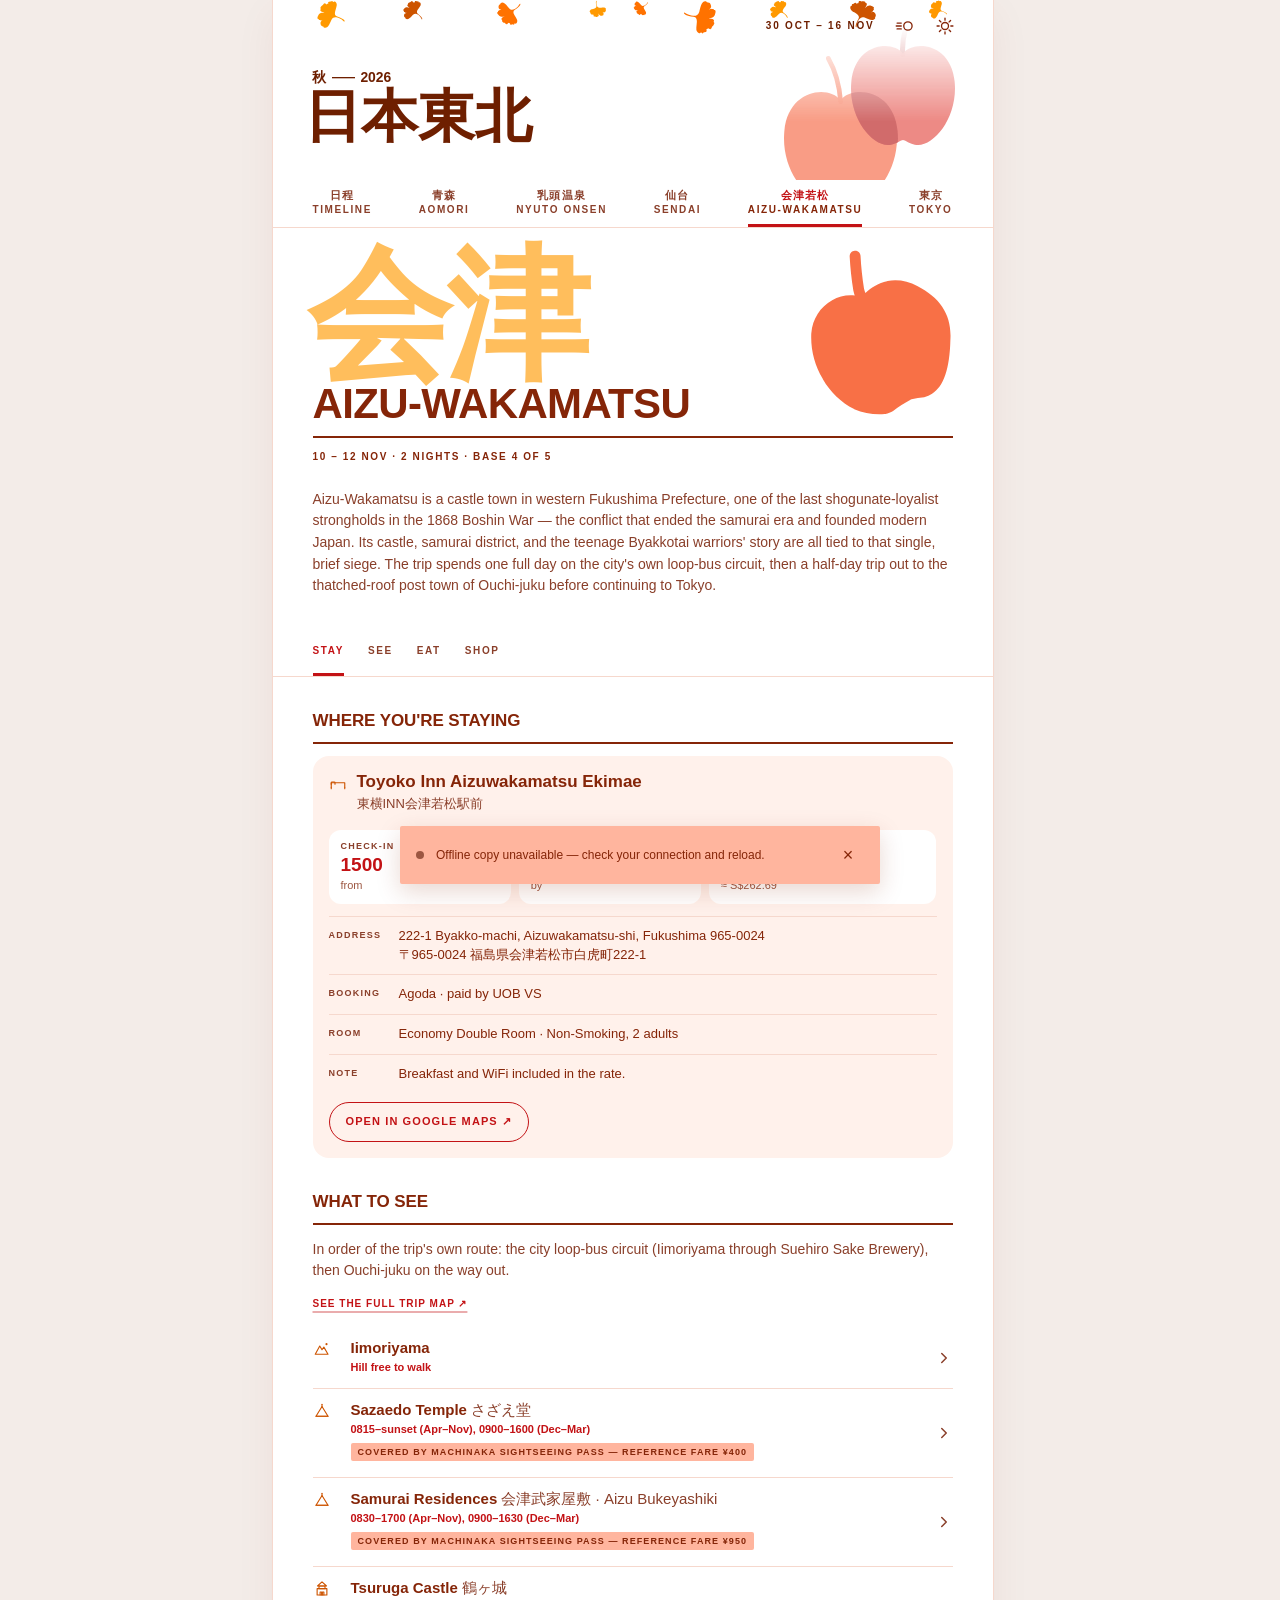
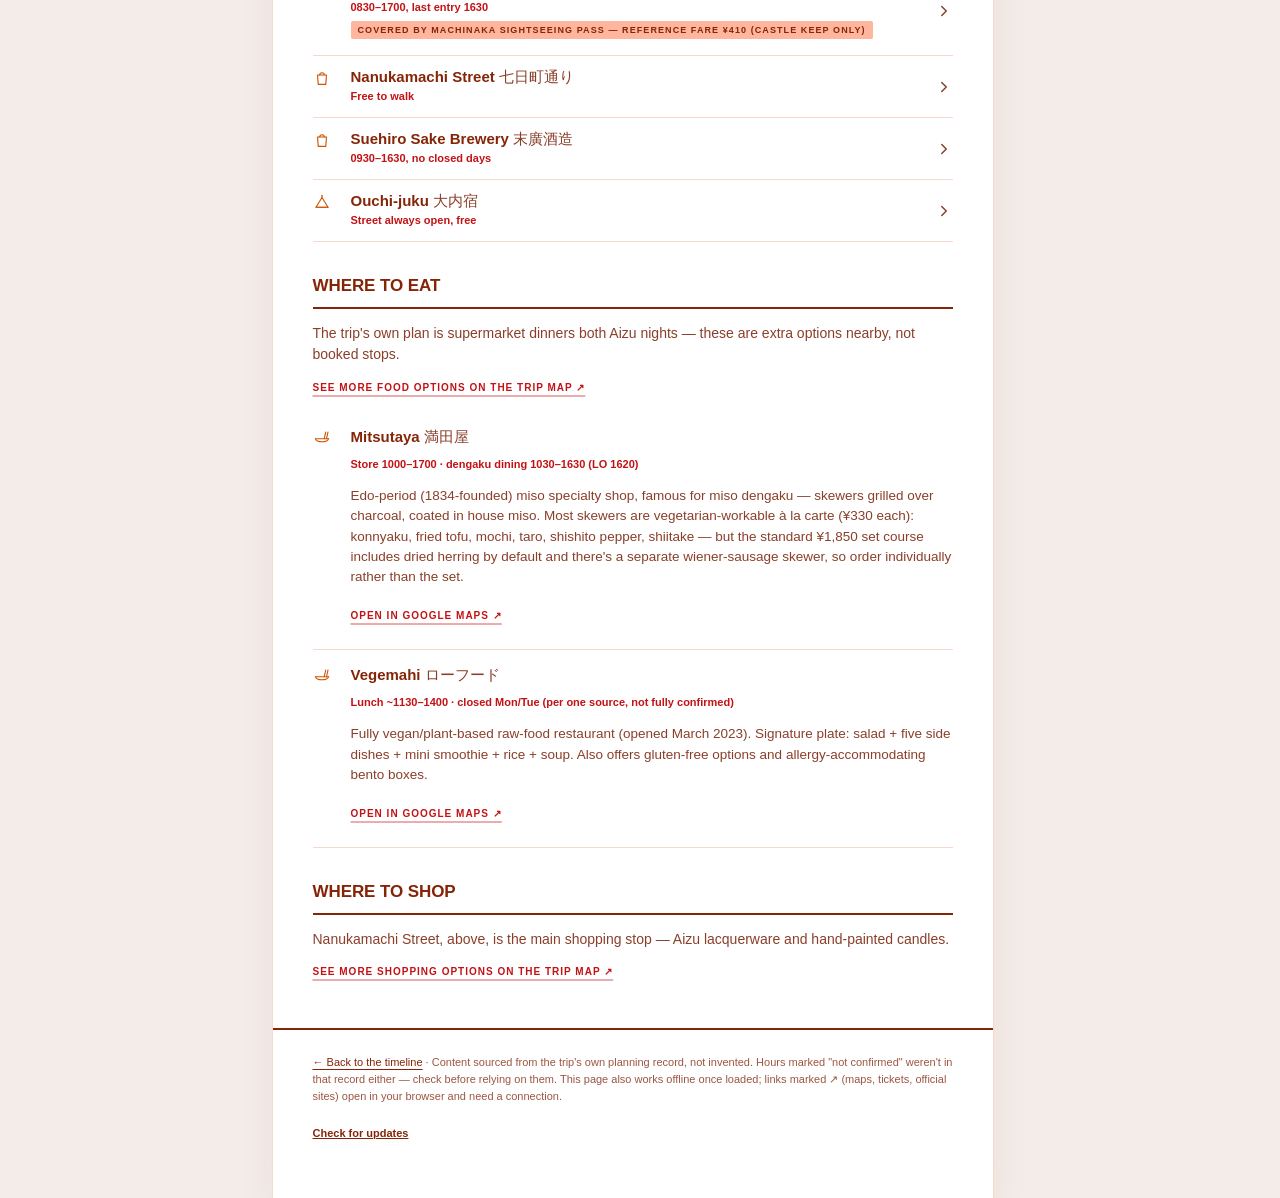
==== commit 61afda38: "Pull to refresh, "Check for updates", and update check during the loading screen - Home-screen app: " ====
--- a/aizu.html
+++ b/aizu.html
@@ -1 +1 @@
-<!doctype html><html lang="en"><head><meta charset="utf-8"><meta name="viewport" content="width=device-width,initial-scale=1,viewport-fit=cover"><title>Aizu-Wakamatsu — 2026 Tohoku</title><meta name="theme-color" content="#ffffff" media="(prefers-color-scheme: light)"><meta name="theme-color" content="#1a0a06" media="(prefers-color-scheme: dark)"><script>try{var t=sessionStorage.getItem("theme");"light"!==t&&"dark"!==t||document.documentElement.setAttribute("data-theme",t),"off"===localStorage.getItem("motion")&&document.documentElement.setAttribute("data-motion","off")}catch(t){}</script><link rel="icon" href="favicon.ico?v=2" sizes="any"><link rel="icon" type="image/png" sizes="16x16" href="icons/favicon-16.png?v=2"><link rel="icon" type="image/png" sizes="32x32" href="icons/favicon-32.png?v=2"><link rel="icon" type="image/png" sizes="48x48" href="icons/favicon-48.png?v=2"><link rel="apple-touch-icon" sizes="180x180" href="icons/apple-touch-icon.png?v=2"><link rel="manifest" href="manifest.webmanifest"><meta name="apple-mobile-web-app-capable" content="yes"><meta name="apple-mobile-web-app-status-bar-style" content="black-translucent"><meta name="apple-mobile-web-app-title" content="Tohoku 2026"><meta name="mobile-web-app-capable" content="yes"><link rel="stylesheet" href="styles.css"></head><body class="page-ref"><svg style="display:none" aria-hidden="true"><symbol id="i-hotel" viewBox="0 0 24 24" fill="none" stroke="currentColor" stroke-width="1.5" stroke-linecap="round" stroke-linejoin="round"><path d="M3 19v-6h18v6"/><path d="M3 15v-2a1 1 0 0 1 1-1h3a1 1 0 0 1 1 1v2"/><path d="M3 21v-2M21 21v-2"/></symbol><symbol id="i-food" viewBox="0 0 24 24" fill="none" stroke="currentColor" stroke-width="1.5" stroke-linecap="round" stroke-linejoin="round"><path d="M3.5 13a8.5 4 0 0 0 17 0"/><path d="M3 13h18"/><path d="M17 4 15 13M20 4 18 13"/></symbol><symbol id="i-site" viewBox="0 0 24 24" fill="none" stroke="currentColor" stroke-width="1.5" stroke-linecap="round" stroke-linejoin="round"><path d="M4 19 12 6l8 13Z"/><path d="M4 19h16"/><path d="M12 6V3"/></symbol><symbol id="i-castle" viewBox="0 0 24 24" fill="none" stroke="currentColor" stroke-width="1.5" stroke-linecap="round" stroke-linejoin="round"><path d="M12 2.5 18 8H6Z"/><path d="M8 8h8v3.5H8Z"/><path d="M5.5 11.5h13V20h-13Z"/><path d="M9.5 20v-4h2v4M12.5 20v-4h2v4"/></symbol><symbol id="i-shop" viewBox="0 0 24 24" fill="none" stroke="currentColor" stroke-width="1.5" stroke-linecap="round" stroke-linejoin="round"><path d="M6 8h12l-1 12.5H7Z"/><path d="M9 8a3 3 0 0 1 6 0"/></symbol><symbol id="i-hike" viewBox="0 0 24 24" fill="none" stroke="currentColor" stroke-width="1.5" stroke-linecap="round" stroke-linejoin="round"><circle cx="18" cy="5.5" r="1.4" fill="currentColor" stroke="none"/><path d="M3 19 9 8l3 5 2.5-3.5L20 19Z"/></symbol></svg><header class="hero"><div class="hero__apples" aria-hidden="true"><img class="hero__a hero__a--coral-stem" src="art/apple-coral-stem.svg" alt="" width="54" height="148"> <img class="hero__a hero__a--coral" src="art/apple-coral.svg" alt="" width="345" height="329"> <img class="hero__a hero__a--red-stem" src="art/apple-red-stem.svg" alt="" width="44" height="141"> <img class="hero__a hero__a--red" src="art/apple-red.svg" alt="" width="319" height="303"> <img class="hero__a hero__a--overlap" src="art/apple-overlap.svg" alt="" width="319" height="303"></div><div class="hero__leaves" aria-hidden="true"><span class="leaf" style="--x:6%;--s:30px;--dur:11s;--delay:-2s;--drift:40px;--spin:300deg"><svg viewBox="320 82 250 250" focusable="false"><path d="M449.25 246.379C460.533 225.133 476.462 222.226 496.83 227.12C541.311 237.816 553.072 268.225 558.45 260.901C564.294 252.931 544.532 235.312 497.122 219.684C476.844 213.003 475.328 197.176 479.103 179.134C480.77 173.201 482.839 165.764 484.871 158.247C488.484 146.698 492.184 135.284 492.862 125.617C493.004 124.701 493.085 123.978 493.08 123.51C492.982 113.691 490.383 104.771 481.406 97.3843C473.807 91.784 468.407 93.7924 464.067 98.8266C460.418 96.265 458.945 89.1436 453.319 89.564C450.482 89.4618 447.677 94.0691 445.226 94.8827C442.432 95.3972 441.091 94.2428 438.589 94.4334C424.124 94.2511 417.619 99.7546 422.479 114.483C420.272 114.333 415.969 112.689 413.925 113.548C410.722 114.885 410.831 118.491 409.587 118.582C403.959 119.004 399.18 109.613 392.879 109.454C386.578 109.288 382.447 115.636 379.87 120.481C376.072 127.592 376.438 125.129 371.047 128.675C366.52 131.211 356.73 143.254 356.761 147.966C356.368 151.139 359.252 151.861 359.435 154.368C360.144 159.655 357.35 160.176 355.851 165.318C353.347 174.58 369.887 180.319 387.406 185.851C390.444 186.815 389.283 188.153 386.816 187.977C368.718 186.402 354.735 189.689 346.431 199.332C341.807 204.703 326.506 231.917 334.216 237.947C336.949 240.091 339.633 239.881 343.156 239.803C343.403 239.793 342.032 245.858 344.096 248.221C346.156 250.579 350.105 248.709 352.651 249.15C356.16 249.835 358.603 253.106 361.779 253.499C364.935 253.992 369.517 251.243 373.597 249.909C374.854 249.503 374.742 250.831 374.039 251.489C366.966 258.147 357.861 261.673 357.446 271.423C357.135 279.931 359.568 291.974 365.982 297.502C367.666 298.953 369.816 298.884 371.005 299.489C373.45 300.721 371.615 301.907 374.49 303.083C377.082 304.148 377.031 302.338 379.936 303.385C383.783 304.756 381.161 309.728 386.069 311.883C421.37 325.422 437.881 267.781 449.25 246.379Z" style="fill:var(--art-gold)"/></svg></span><span class="leaf" style="--x:18%;--s:22px;--dur:13s;--delay:-9s;--drift:-30px;--spin:-260deg"><svg viewBox="130 715 175 175" focusable="false"><path d="M217.958 832.524C230.865 820.533 242.584 822.345 255.502 830.62C283.711 848.7 284.549 872.564 290.028 868.787C295.985 864.675 286.541 847.74 257.49 825.546C245.062 816.055 247.813 804.74 254.756 793.163C257.334 789.458 260.551 784.809 263.762 780.096C269.034 772.973 274.334 765.963 277.124 759.437C277.442 758.837 277.672 758.357 277.781 758.032C280.071 751.214 280.413 744.419 275.975 737.152C272.062 731.453 267.843 731.547 263.632 733.988C261.722 731.34 262.413 726.059 258.419 724.999C256.481 724.247 253.433 726.761 251.543 726.736C249.486 726.421 248.835 725.301 247.058 724.832C237.094 721.233 231.271 723.479 231.099 734.837C229.607 734.203 227.024 732.033 225.404 732.136C222.867 732.293 222.077 734.814 221.194 734.578C217.199 733.519 216.147 725.874 211.825 724.252C207.505 722.624 203.123 726.025 200.177 728.758C195.842 732.767 196.687 731.15 192.105 732.309C188.364 732.977 178.699 738.96 177.589 742.227C176.556 744.329 178.378 745.521 177.902 747.299C177.124 751.127 175.066 750.818 172.794 754.015C168.838 759.823 178.904 767.764 189.698 775.797C191.569 777.194 190.444 777.841 188.779 777.127C176.635 771.692 166.171 770.61 158.111 775.288C153.622 777.895 136.502 793.051 140.389 799.074C141.765 801.214 143.673 801.713 146.129 802.504C146.302 802.557 143.898 806.424 144.758 808.555C145.618 810.681 148.799 810.335 150.455 811.251C152.718 812.568 153.623 815.417 155.726 816.451C157.792 817.55 161.622 816.748 164.765 816.805C165.732 816.825 165.336 817.717 164.691 818.004C158.2 820.913 151.053 821.167 148.425 827.813C146.168 833.625 144.96 842.542 148.071 847.907C148.887 849.315 150.392 849.783 151.069 850.487C152.465 851.927 150.911 852.307 152.618 853.81C154.156 855.17 154.555 853.905 156.313 855.327C158.647 857.199 155.638 860.01 158.517 862.679C179.692 880.522 204.953 844.603 217.958 832.524Z" style="fill:var(--art-rust)"/></svg></span><span class="leaf" style="--x:31%;--s:26px;--dur:10s;--delay:-5s;--drift:50px;--spin:340deg"><svg viewBox="38 972 175 175" focusable="false"><path d="M126.246 1027.62C138.212 1040.56 150.035 1039.63 163.54 1032.36C193.033 1016.46 195.668 992.723 200.847 996.903C206.477 1001.45 195.782 1017.63 165.139 1037.57C152.031 1046.09 153.92 1057.58 159.97 1069.65C162.261 1073.54 165.118 1078.42 167.964 1083.36C172.684 1090.86 177.44 1098.25 179.73 1104.97C180.001 1105.59 180.194 1106.09 180.278 1106.42C182.047 1113.39 181.876 1120.19 176.902 1127.1C172.571 1132.49 168.371 1132.08 164.356 1129.33C162.252 1131.82 162.542 1137.14 158.48 1137.9C156.49 1138.5 153.641 1135.76 151.754 1135.65C149.679 1135.8 148.945 1136.87 147.139 1137.21C136.931 1140.04 131.295 1137.36 131.979 1126.02C130.444 1126.54 127.705 1128.51 126.098 1128.29C123.579 1127.94 122.981 1125.37 122.084 1125.54C118.019 1126.29 116.394 1133.83 111.962 1135.13C107.531 1136.42 103.418 1132.7 100.687 1129.75C96.6669 1125.43 97.3871 1127.1 92.906 1125.6C89.2263 1124.66 80.04 1117.96 79.18 1114.62C78.308 1112.45 80.2148 1111.39 79.8748 1109.58C79.3873 1105.71 77.3119 1105.86 75.2878 1102.5C71.7809 1096.41 82.4181 1089.25 93.7868 1082.06C95.7577 1080.81 94.6853 1080.08 92.9715 1080.66C80.4518 1085.17 69.9361 1085.46 62.2515 1080.18C57.9722 1077.24 42.0442 1060.84 46.3746 1055.13C47.9085 1053.1 49.8485 1052.74 52.3573 1052.14C52.534 1052.1 50.428 1048.06 51.447 1046C52.4645 1043.95 55.6106 1044.53 57.3309 1043.74C59.6871 1042.6 60.8046 1039.83 62.9794 1038.96C65.122 1038.02 68.8806 1039.11 72.0191 1039.29C72.9852 1039.34 72.6576 1038.42 72.0362 1038.08C65.7827 1034.69 58.6757 1033.9 56.5565 1027.08C54.744 1021.11 54.2124 1012.13 57.7192 1007.01C58.6397 1005.67 60.175 1005.32 60.904 1004.67C62.4041 1003.34 60.883 1002.84 62.6988 1001.47C64.3348 1000.23 64.6372 1001.52 66.4979 1000.24C68.9658 998.545 66.1779 995.515 69.2497 993.071C91.7107 976.877 114.19 1014.6 126.246 1027.62Z" style="fill:var(--art-orange)"/></svg></span><span class="leaf" style="--x:44%;--s:18px;--dur:14s;--delay:-1s;--drift:-20px;--spin:220deg"><svg viewBox="68 844 138 138" focusable="false"><path d="M150.328 903.402C137.389 904.258 131.538 897.781 128.003 887.058C120.288 863.636 130.89 849.62 126.007 849.232C120.697 848.815 118.227 862.87 124.512 889.033C127.203 900.223 120.379 905.407 111.038 908.795C107.846 909.714 103.85 910.875 99.8286 912.076C93.5106 913.696 87.2294 915.238 82.6063 917.669C82.146 917.864 81.7917 918.032 81.5786 918.167C77.1055 920.997 73.755 924.719 72.9157 930.929C72.5042 936 74.9566 937.905 78.4951 938.467C78.3561 940.866 75.5098 943.561 77.2984 946.02C78.0563 947.35 80.9639 947.329 82.0318 948.221C83.0603 949.356 82.9117 950.298 83.7086 951.39C87.7282 958.072 92.096 959.492 97.4679 953.087C98.0255 954.141 98.4927 956.58 99.4658 957.273C100.988 958.362 102.609 957.289 103.004 957.833C104.794 960.293 101.845 965.147 103.56 968.08C105.271 971.016 109.352 971.108 112.304 970.915C116.641 970.638 115.408 971.169 118.562 972.635C121.009 973.99 129.306 975.061 131.456 973.71C133.022 972.99 132.535 971.464 133.632 970.669C135.854 968.844 136.886 969.976 139.668 969.205C144.624 967.726 142.562 958.517 140.128 948.918C139.708 947.252 140.65 947.404 141.27 948.585C145.681 957.327 151.155 962.803 157.93 963.874C161.703 964.47 178.517 963.763 179.094 958.519C179.301 956.658 178.443 955.488 177.408 953.895C177.334 953.785 180.503 952.693 181 951.076C181.496 949.463 179.519 948.184 178.999 946.892C178.318 945.089 179.124 943.042 178.403 941.475C177.734 939.888 175.174 938.568 173.406 937.076C172.863 936.615 173.503 936.29 174.004 936.425C179.062 937.778 183.261 940.951 187.848 938.376C191.835 936.105 196.665 931.574 197.379 927.066C197.567 925.883 196.925 924.917 196.865 924.2C196.737 922.73 197.801 923.235 197.524 921.583C197.277 920.093 196.462 920.63 196.118 919.002C195.654 916.849 198.677 916.641 198.273 913.78C194.465 893.759 163.362 902.543 150.328 903.402Z" style="fill:var(--art-gold)"/></svg></span><span class="leaf" style="--x:57%;--s:34px;--dur:12s;--delay:-7s;--drift:30px;--spin:-320deg"><svg viewBox="735 970 368 372" focusable="false"><path d="M910.746 1100.16C899.792 1134.95 876.849 1143.68 845.136 1142.01C775.874 1138.35 749.946 1096.26 743.951 1108.67C737.44 1122.16 771.764 1142.97 846.753 1153.17C878.828 1157.53 885.457 1180.71 884.811 1208.65C883.965 1217.95 882.934 1229.61 881.98 1241.38C879.783 1259.59 877.419 1277.63 879.077 1292.22C879.119 1293.63 879.198 1294.73 879.334 1295.43C882.191 1310.04 888.529 1322.61 903.951 1331.15C916.824 1337.4 924.32 1332.91 929.4 1324.21C935.547 1327.02 939.708 1337.23 947.979 1335.05C952.236 1334.42 955.146 1326.78 958.574 1324.89C962.598 1323.35 964.916 1324.7 968.592 1323.73C990.206 1320 998.384 1310 987.072 1289.39C990.404 1289 997.272 1290.26 1000.08 1288.42C1004.49 1285.54 1003.33 1280.2 1005.16 1279.72C1013.43 1277.53 1023.15 1290.21 1032.59 1288.71C1042.03 1287.22 1046.43 1276.62 1048.93 1268.68C1052.63 1257.03 1052.77 1260.81 1059.82 1254.03C1065.87 1249 1077.14 1228.35 1075.79 1221.33C1075.5 1216.49 1071.01 1216.21 1070.04 1212.52C1067.52 1204.84 1071.54 1203.29 1072.36 1195.21C1073.54 1180.71 1047.29 1176.72 1019.65 1173.31C1014.86 1172.72 1016.22 1170.4 1019.94 1169.98C1047.36 1167.33 1067.29 1158.57 1077.01 1141.91C1082.42 1132.62 1097.72 1087.83 1084.56 1080.97C1079.89 1078.53 1075.95 1079.58 1070.72 1080.67C1070.35 1080.75 1070.72 1071.33 1066.99 1068.38C1063.27 1065.43 1057.9 1069.31 1053.98 1069.36C1048.56 1069.31 1044.02 1065.11 1039.18 1065.4C1034.33 1065.53 1028.26 1070.9 1022.55 1074.01C1020.79 1074.96 1020.59 1072.95 1021.45 1071.78C1030.16 1059.9 1042.76 1052.13 1040.69 1037.48C1038.8 1024.71 1031.85 1007.43 1020.76 1000.96C1017.85 999.262 1014.66 999.958 1012.72 999.386C1008.74 998.223 1011.15 995.949 1006.54 994.99C1002.38 994.118 1002.95 996.802 998.334 996.043C992.22 995.062 994.757 986.926 986.845 985.068C930.483 974.633 921.786 1065.12 910.746 1100.16Z" style="fill:var(--art-orange)"/></svg></span><span class="leaf" style="--x:69%;--s:20px;--dur:15s;--delay:-11s;--drift:-40px;--spin:280deg"><svg viewBox="906 1343 172 172" focusable="false"><path d="M992.958 1460.52C1005.87 1448.53 1017.58 1450.35 1030.5 1458.62C1058.71 1476.7 1059.55 1500.56 1065.03 1496.79C1070.98 1492.68 1061.54 1475.74 1032.49 1453.55C1020.06 1444.05 1022.81 1432.74 1029.76 1421.16C1032.33 1417.46 1035.55 1412.81 1038.76 1408.1C1044.03 1400.97 1049.33 1393.96 1052.12 1387.44C1052.44 1386.84 1052.67 1386.36 1052.78 1386.03C1055.07 1379.21 1055.41 1372.42 1050.97 1365.15C1047.06 1359.45 1042.84 1359.55 1038.63 1361.99C1036.72 1359.34 1037.41 1354.06 1033.42 1353C1031.48 1352.25 1028.43 1354.76 1026.54 1354.74C1024.49 1354.42 1023.83 1353.3 1022.06 1352.83C1012.09 1349.23 1006.27 1351.48 1006.1 1362.84C1004.61 1362.2 1002.02 1360.03 1000.4 1360.14C997.867 1360.29 997.077 1362.81 996.194 1362.58C992.199 1361.52 991.147 1353.87 986.825 1352.25C982.505 1350.62 978.123 1354.02 975.177 1356.76C970.842 1360.77 971.687 1359.15 967.105 1360.31C963.364 1360.98 953.699 1366.96 952.589 1370.23C951.556 1372.33 953.378 1373.52 952.902 1375.3C952.124 1379.13 950.066 1378.82 947.794 1382.02C943.838 1387.82 953.904 1395.76 964.698 1403.8C966.569 1405.19 965.444 1405.84 963.779 1405.13C951.635 1399.69 941.171 1398.61 933.111 1403.29C928.622 1405.89 911.502 1421.05 915.389 1427.07C916.765 1429.21 918.673 1429.71 921.129 1430.5C921.302 1430.56 918.898 1434.42 919.758 1436.55C920.618 1438.68 923.799 1438.33 925.455 1439.25C927.718 1440.57 928.623 1443.42 930.726 1444.45C932.792 1445.55 936.622 1444.75 939.765 1444.8C940.732 1444.83 940.336 1445.72 939.691 1446C933.2 1448.91 926.053 1449.17 923.425 1455.81C921.168 1461.63 919.96 1470.54 923.071 1475.91C923.887 1477.31 925.392 1477.78 926.069 1478.49C927.465 1479.93 925.911 1480.31 927.618 1481.81C929.156 1483.17 929.555 1481.91 931.313 1483.33C933.647 1485.2 930.638 1488.01 933.517 1490.68C954.692 1508.52 979.953 1472.6 992.958 1460.52Z" style="fill:var(--art-gold)"/></svg></span><span class="leaf" style="--x:80%;--s:28px;--dur:11.5s;--delay:-4s;--drift:25px;--spin:-300deg"><svg viewBox="552 1890 200 205" focusable="false"><path d="M664.017 2018.45C644.799 2011.28 632.99 2018.43 622.761 2033.07C600.427 2065.06 610.123 2091.12 602.548 2089.49C594.311 2087.71 596.955 2065.28 618.368 2028.5C627.53 2012.76 619.545 2001.8 606.93 1992.43C602.51 1989.58 596.983 1986.01 591.434 1982.36C582.596 1977.03 573.779 1971.84 567.878 1966.06C567.269 1965.55 566.808 1965.14 566.547 1964.84C561.055 1958.52 557.668 1951.35 559.218 1941.56C560.899 1933.69 565.481 1931.92 571.099 1932.68C571.978 1928.98 568.89 1923.6 572.717 1920.69C574.47 1919.02 578.866 1920.37 580.89 1919.5C582.964 1918.25 583.167 1916.75 584.871 1915.46C593.999 1907.16 601.263 1906.99 606.493 1919.14C607.817 1917.8 609.633 1914.31 611.422 1913.71C614.223 1912.75 616.193 1915.11 617.038 1914.47C620.869 1911.55 618.606 1902.86 622.537 1899.19C626.464 1895.52 632.691 1897.23 637.075 1898.87C643.521 1901.26 641.894 1899.89 647.34 1899.11C651.663 1898.16 664.723 1900.31 667.369 1903.33C669.414 1905.14 667.982 1907.23 669.284 1908.93C671.822 1912.71 673.9 1911.46 677.765 1913.89C684.602 1918.39 677.294 1931.4 669.244 1944.84C667.85 1947.18 669.347 1947.37 670.822 1945.87C681.48 1934.62 692.262 1928.81 703.016 1930.27C709.005 1931.08 734.162 1939.79 732.653 1948C732.122 1950.92 730.29 1952.3 727.998 1954.24C727.835 1954.38 732.141 1957.47 732.16 1960.15C732.179 1962.82 728.601 1963.86 727.226 1965.58C725.375 1968 725.666 1971.47 723.862 1973.52C722.127 1975.62 717.648 1976.45 714.29 1977.91C713.258 1978.36 714.08 1979.15 714.902 1979.17C723.18 1979.42 730.985 1976.52 736.766 1982.5C741.776 1987.76 747.036 1996.82 746.07 2003.97C745.817 2005.85 744.406 2007.02 743.988 2008.08C743.126 2010.25 744.967 2009.97 743.798 2012.35C742.746 2014.49 741.755 2013.31 740.494 2015.62C738.814 2018.67 743.3 2020.36 741.387 2024.51C726.519 2053.12 683.378 2025.68 664.017 2018.45Z" style="fill:var(--art-rust)"/></svg></span><span class="leaf" style="--x:91%;--s:20px;--dur:13.5s;--delay:-8s;--drift:-35px;--spin:260deg"><svg viewBox="320 82 250 250" focusable="false"><path d="M449.25 246.379C460.533 225.133 476.462 222.226 496.83 227.12C541.311 237.816 553.072 268.225 558.45 260.901C564.294 252.931 544.532 235.312 497.122 219.684C476.844 213.003 475.328 197.176 479.103 179.134C480.77 173.201 482.839 165.764 484.871 158.247C488.484 146.698 492.184 135.284 492.862 125.617C493.004 124.701 493.085 123.978 493.08 123.51C492.982 113.691 490.383 104.771 481.406 97.3843C473.807 91.784 468.407 93.7924 464.067 98.8266C460.418 96.265 458.945 89.1436 453.319 89.564C450.482 89.4618 447.677 94.0691 445.226 94.8827C442.432 95.3972 441.091 94.2428 438.589 94.4334C424.124 94.2511 417.619 99.7546 422.479 114.483C420.272 114.333 415.969 112.689 413.925 113.548C410.722 114.885 410.831 118.491 409.587 118.582C403.959 119.004 399.18 109.613 392.879 109.454C386.578 109.288 382.447 115.636 379.87 120.481C376.072 127.592 376.438 125.129 371.047 128.675C366.52 131.211 356.73 143.254 356.761 147.966C356.368 151.139 359.252 151.861 359.435 154.368C360.144 159.655 357.35 160.176 355.851 165.318C353.347 174.58 369.887 180.319 387.406 185.851C390.444 186.815 389.283 188.153 386.816 187.977C368.718 186.402 354.735 189.689 346.431 199.332C341.807 204.703 326.506 231.917 334.216 237.947C336.949 240.091 339.633 239.881 343.156 239.803C343.403 239.793 342.032 245.858 344.096 248.221C346.156 250.579 350.105 248.709 352.651 249.15C356.16 249.835 358.603 253.106 361.779 253.499C364.935 253.992 369.517 251.243 373.597 249.909C374.854 249.503 374.742 250.831 374.039 251.489C366.966 258.147 357.861 261.673 357.446 271.423C357.135 279.931 359.568 291.974 365.982 297.502C367.666 298.953 369.816 298.884 371.005 299.489C373.45 300.721 371.615 301.907 374.49 303.083C377.082 304.148 377.031 302.338 379.936 303.385C383.783 304.756 381.161 309.728 386.069 311.883C421.37 325.422 437.881 267.781 449.25 246.379Z" style="fill:var(--art-gold)"/></svg></span><span class="leaf" style="--x:50%;--s:16px;--dur:16s;--delay:-13s;--drift:20px;--spin:200deg"><svg viewBox="38 972 175 175" focusable="false"><path d="M126.246 1027.62C138.212 1040.56 150.035 1039.63 163.54 1032.36C193.033 1016.46 195.668 992.723 200.847 996.903C206.477 1001.45 195.782 1017.63 165.139 1037.57C152.031 1046.09 153.92 1057.58 159.97 1069.65C162.261 1073.54 165.118 1078.42 167.964 1083.36C172.684 1090.86 177.44 1098.25 179.73 1104.97C180.001 1105.59 180.194 1106.09 180.278 1106.42C182.047 1113.39 181.876 1120.19 176.902 1127.1C172.571 1132.49 168.371 1132.08 164.356 1129.33C162.252 1131.82 162.542 1137.14 158.48 1137.9C156.49 1138.5 153.641 1135.76 151.754 1135.65C149.679 1135.8 148.945 1136.87 147.139 1137.21C136.931 1140.04 131.295 1137.36 131.979 1126.02C130.444 1126.54 127.705 1128.51 126.098 1128.29C123.579 1127.94 122.981 1125.37 122.084 1125.54C118.019 1126.29 116.394 1133.83 111.962 1135.13C107.531 1136.42 103.418 1132.7 100.687 1129.75C96.6669 1125.43 97.3871 1127.1 92.906 1125.6C89.2263 1124.66 80.04 1117.96 79.18 1114.62C78.308 1112.45 80.2148 1111.39 79.8748 1109.58C79.3873 1105.71 77.3119 1105.86 75.2878 1102.5C71.7809 1096.41 82.4181 1089.25 93.7868 1082.06C95.7577 1080.81 94.6853 1080.08 92.9715 1080.66C80.4518 1085.17 69.9361 1085.46 62.2515 1080.18C57.9722 1077.24 42.0442 1060.84 46.3746 1055.13C47.9085 1053.1 49.8485 1052.74 52.3573 1052.14C52.534 1052.1 50.428 1048.06 51.447 1046C52.4645 1043.95 55.6106 1044.53 57.3309 1043.74C59.6871 1042.6 60.8046 1039.83 62.9794 1038.96C65.122 1038.02 68.8806 1039.11 72.0191 1039.29C72.9852 1039.34 72.6576 1038.42 72.0362 1038.08C65.7827 1034.69 58.6757 1033.9 56.5565 1027.08C54.744 1021.11 54.2124 1012.13 57.7192 1007.01C58.6397 1005.67 60.175 1005.32 60.904 1004.67C62.4041 1003.34 60.883 1002.84 62.6988 1001.47C64.3348 1000.23 64.6372 1001.52 66.4979 1000.24C68.9658 998.545 66.1779 995.515 69.2497 993.071C91.7107 976.877 114.19 1014.6 126.246 1027.62Z" style="fill:var(--art-orange)"/></svg></span></div><a href="index.html" class="hero__title" aria-label="日本東北, Tohoku, autumn 2026. Go to the timeline"><span class="hero__kicker"><span lang="ja">秋</span><span class="hero__dash"></span><span>2026</span></span><span class="hero__name" lang="ja">日本東北</span></a><div class="hero__meta"><span class="hero__dates">30 Oct – 16 Nov</span><button class="theme-toggle motion-toggle hero__toggle" type="button" data-motion-toggle data-mode="on" aria-label="Motion on. Turn motion off." title="Motion on. Turn motion off."><svg class="ico-motion-on" viewBox="0 0 24 24" fill="none" stroke="currentColor" stroke-width="1.6" stroke-linecap="round" aria-hidden="true"><circle cx="15.5" cy="12" r="5"/><path d="M2.5 8.5h5M1.5 12h6M2.5 15.5h5"/></svg><svg class="ico-motion-off" viewBox="0 0 24 24" fill="none" stroke="currentColor" stroke-width="1.6" stroke-linecap="round" aria-hidden="true"><circle cx="12" cy="12" r="5"/><path d="M4 4l16 16"/></svg></button><button class="theme-toggle hero__toggle" type="button" data-theme-toggle data-mode="light" aria-label="Light mode. Switch to dark mode." title="Light mode. Switch to dark mode."><svg class="ico-light" viewBox="0 0 24 24" fill="none" stroke="currentColor" stroke-width="1.6" stroke-linecap="round" aria-hidden="true"><circle cx="12" cy="12" r="4.2"/><path d="M12 2.5v2.5M12 19v2.5M2.5 12H5M19 12h2.5M5.3 5.3l1.8 1.8M16.9 16.9l1.8 1.8M18.7 5.3l-1.8 1.8M7.1 16.9l-1.8 1.8"/></svg><svg class="ico-dark" viewBox="0 0 24 24" fill="none" stroke="currentColor" stroke-width="1.6" stroke-linejoin="round" aria-hidden="true"><path d="M19.5 14.5A8 8 0 0 1 9.5 4.5a8 8 0 1 0 10 10Z" fill="currentColor"/></svg></button></div></header><div class="navbar"><div class="mini" aria-hidden="true"><a href="index.html" class="mini__brand" tabindex="-1"><span class="mini__name" lang="ja">日本東北</span><span class="mini__kicker"><span lang="ja">秋</span><span class="hero__dash"></span><span>2026</span></span></a><div class="mini__meta"><span class="mini__dates">30 Oct – 16 Nov</span><button tabindex="-1" class="theme-toggle motion-toggle mini__toggle" type="button" data-motion-toggle data-mode="on" aria-label="Motion on. Turn motion off." title="Motion on. Turn motion off."><svg class="ico-motion-on" viewBox="0 0 24 24" fill="none" stroke="currentColor" stroke-width="1.6" stroke-linecap="round" aria-hidden="true"><circle cx="15.5" cy="12" r="5"/><path d="M2.5 8.5h5M1.5 12h6M2.5 15.5h5"/></svg><svg class="ico-motion-off" viewBox="0 0 24 24" fill="none" stroke="currentColor" stroke-width="1.6" stroke-linecap="round" aria-hidden="true"><circle cx="12" cy="12" r="5"/><path d="M4 4l16 16"/></svg></button><button tabindex="-1" class="theme-toggle mini__toggle" type="button" data-theme-toggle data-mode="light" aria-label="Light mode. Switch to dark mode." title="Light mode. Switch to dark mode."><svg class="ico-light" viewBox="0 0 24 24" fill="none" stroke="currentColor" stroke-width="1.6" stroke-linecap="round" aria-hidden="true"><circle cx="12" cy="12" r="4.2"/><path d="M12 2.5v2.5M12 19v2.5M2.5 12H5M19 12h2.5M5.3 5.3l1.8 1.8M16.9 16.9l1.8 1.8M18.7 5.3l-1.8 1.8M7.1 16.9l-1.8 1.8"/></svg><svg class="ico-dark" viewBox="0 0 24 24" fill="none" stroke="currentColor" stroke-width="1.6" stroke-linejoin="round" aria-hidden="true"><path d="M19.5 14.5A8 8 0 0 1 9.5 4.5a8 8 0 1 0 10 10Z" fill="currentColor"/></svg></button></div></div><nav class="route" aria-label="Destinations"><a href="index.html"><span class="route__jp" lang="ja">日程</span><span class="route__en">Timeline</span></a> <a href="aomori.html"><span class="route__jp" lang="ja">青森</span><span class="route__en">Aomori</span></a> <a href="nyuto.html"><span class="route__jp" lang="ja">乳頭<span class="route__long">温泉</span></span><span class="route__en">Nyuto<span class="route__long"> Onsen</span></span></a> <a href="sendai.html"><span class="route__jp" lang="ja">仙台</span><span class="route__en">Sendai</span></a> <a href="aizu.html" aria-current="page"><span class="route__jp" lang="ja">会津<span class="route__long">若松</span></span><span class="route__en">Aizu<span class="route__long">-Wakamatsu</span></span></a> <a href="tokyo.html"><span class="route__jp" lang="ja">東京</span><span class="route__en">Tokyo</span></a></nav></div><main class="ref"><header class="city"><div class="city__plate" aria-hidden="true"><span class="city__kanji" lang="ja">会津</span><svg class="city__mark city__mark--aizu" viewBox="-45 875 945 1100" aria-hidden="true" focusable="false"><path d="M-36.3175 1425.36L-36.0976 1424.89C-32.8891 1380.29 -18.5919 1337.15 5.50298 1299.39C29.5979 1261.63 62.7314 1230.42 101.912 1208.59C146.949 1182.25 199.331 1171.23 251.134 1177.21C248.245 1167.05 245.233 1156.54 242.66 1145.1L242.167 1143.73C229.999 1069.1 221.899 993.846 217.903 918.315C217.299 908.797 220.513 899.421 226.836 892.25C233.159 885.079 242.074 880.7 251.619 880.077C261.165 879.454 270.559 882.638 277.735 888.928C284.911 895.218 289.282 904.099 289.885 913.617C293.549 986.072 301.193 1058.26 312.784 1129.87C315.356 1141.31 319.151 1150.76 322.26 1160.46C361.413 1121.1 411.003 1093.71 465.187 1081.49L469.085 1080.47C536.665 1069.02 606.088 1080.94 665.843 1114.26C822.951 1194.02 896.114 1313.06 885.333 1471.39C880.98 1661.53 840.444 1780.34 763.726 1827.84L761.227 1829.51C747.605 1838.75 732.515 1845.63 716.599 1849.85L712.111 1850.31C683.566 1852.12 655.293 1857 627.784 1864.87C624.918 1866.76 621.753 1868.16 618.422 1869.01C579.581 1889.44 542.616 1913.24 507.956 1940.14L505.457 1941.81C490.001 1951.06 473.057 1957.56 455.381 1961.02L450.552 1961.61C381.51 1967.52 312.1 1956.6 248.302 1929.8L247.245 1929.02C160.692 1884.04 88.9268 1815.24 40.441 1730.77L39.3581 1728.85C-15.509 1637.48 -41.8509 1531.83 -36.3175 1425.36Z" style="fill:var(--art-coral)"/></svg></div><h1 class="city__name">Aizu-Wakamatsu</h1></header><p class="ref__sub">10 – 12 NOV · 2 NIGHTS · BASE 4 OF 5</p><p class="ref__intro">Aizu-Wakamatsu is a castle town in western Fukushima Prefecture, one of the last shogunate-loyalist strongholds in the 1868 Boshin War — the conflict that ended the samurai era and founded modern Japan. Its castle, samurai district, and the teenage Byakkotai warriors' story are all tied to that single, brief siege. The trip spends one full day on the city's own loop-bus circuit, then a half-day trip out to the thatched-roof post town of Ouchi-juku before continuing to Tokyo.</p><nav class="subnav" aria-label="Sections"><a href="#stay">Stay</a> <a href="#see">See</a> <a href="#eat">Eat</a> <a href="#shop">Shop</a></nav><h2 class="section-label" id="stay">Where you're staying</h2><article class="stay"><div class="stay__head"><svg class="stay__icon" aria-hidden="true"><use href="#i-hotel"/></svg><div><p class="stay__name">Toyoko Inn Aizuwakamatsu Ekimae</p><p class="stay__jp" lang="ja">東横INN会津若松駅前</p></div></div><div class="stay__tiles"><div class="stay__tile"><span class="stay__label">Check-in</span><span class="stay__big">1500</span><span class="stay__sub">from</span></div><div class="stay__tile"><span class="stay__label">Check-out</span><span class="stay__big">1000</span><span class="stay__sub">by</span></div><div class="stay__tile"><span class="stay__label">Paid</span><span class="stay__big">¥32,340</span><span class="stay__sub">≈ S$262.69</span></div></div><dl class="stay__facts"><dt>Address</dt><dd>222-1 Byakko-machi, Aizuwakamatsu-shi, Fukushima 965-0024<br>〒965-0024 福島県会津若松市白虎町222-1</dd><dt>Booking</dt><dd>Agoda · paid by UOB VS</dd><dt>Room</dt><dd>Economy Double Room · Non-Smoking, 2 adults</dd><dt>Note</dt><dd>Breakfast and WiFi included in the rate.</dd></dl><a class="stay__map" href="https://www.google.com/maps/search/?api=1&query=Toyoko+Inn+Aizuwakamatsu+Ekimae" target="_blank" rel="noopener">Open in Google Maps ↗</a></article><h2 class="section-label" id="see">What to see</h2><p class="ref__intro" style="margin-bottom:var(--space-2)">In order of the trip's own route: the city loop-bus circuit (Iimoriyama through Suehiro Sake Brewery), then Ouchi-juku on the way out.</p><a class="section-map-link" href="https://www.google.com/maps/d/edit?mid=1ZMRF5dMRoMmZC4AqGXF9uyO9KPdyumE&usp=sharing" target="_blank" rel="noopener">See the full trip map ↗</a><div class="place" id="iimoriyama" data-jp="飯盛山" data-photo="art/places/iimoriyama.jpg" data-photo-credit="ELK · CC BY-SA 3.0" data-photo-source="https://commons.wikimedia.org/wiki/File:Iimoriyama_1.jpg"><svg class="place__icon"><use href="#i-hike"/></svg><div><p class="place__name">Iimoriyama</p><p class="place__meta">Hill free to walk · Byakkotai Memorial Hall ¥400 · Folklore Museum ¥300 · paid escalator ¥250</p><div class="place__desc"><ul><li>Site of the 1868 Byakkotai (White Tiger Corps) tragedy: 20 teenage samurai, age 14–16, saw smoke over Tsuruga Castle, believed it had fallen, and committed seppuku — the castle had actually not fallen.</li><li>19 individual Byakkotai graves stand on the hill, alongside monuments donated by Fascist Italy and Nazi Germany in the 1930s.</li><li>A viewpoint near the graves looks directly toward Tsuruga Castle, replicating the soldiers' own sightline.</li><li>Sazaedo Temple sits on the hill's north side — a separate ticketed structure, below.</li></ul></div><a class="place__map" href="https://www.google.com/maps/search/?api=1&query=Iimoriyama+Aizuwakamatsu" target="_blank" rel="noopener">Open in Google Maps ↗</a></div></div><div class="place" id="sazaedo-temple" data-jp="さざえ堂" data-photo="art/places/sazaedo-temple.jpg" data-photo-credit="くろふね · CC BY 4.0" data-photo-source="https://commons.wikimedia.org/wiki/File:%E4%BC%9A%E6%B4%A5%E3%81%95%E3%81%96%E3%81%88%E5%A0%82_(%E5%86%86%E9%80%9A%E4%B8%89%E5%8C%9D%E5%A0%82)20200208-IMG_7847.jpg"><svg class="place__icon"><use href="#i-site"/></svg><div><p class="place__name">Sazaedo Temple <span style="color:var(--paper-dim);font-weight:400">さざえ堂</span></p><p class="place__meta">0815–sunset (Apr–Nov), 0900–1600 (Dec–Mar)</p><p class="flag flag--outline">covered by MACHINAKA Sightseeing pass — reference fare ¥400</p><div class="place__desc"><ul><li>Built 1796 — a 16.5m hexagonal wooden structure whose interior resembles a turban shell ("sazae").</li><li>Unique double-helix spiral ramp: one path goes up, a separate path comes down, so visitors going opposite directions never cross.</li><li>Originally lined with 33 Kannon statues so worshippers could "visit" 33 sacred sites in one pass — removed during the Meiji-era anti-Buddhist campaign.</li></ul></div><a class="place__map" href="https://www.google.com/maps/search/?api=1&query=Sazaedo+Temple+Aizuwakamatsu" target="_blank" rel="noopener">Open in Google Maps ↗</a></div></div><div class="place" id="samurai-residences-bukeyashiki" data-jp="会津武家屋敷" data-photo="art/places/samurai-residences-bukeyashiki.jpg" data-photo-credit="Miyuki Meinaka · CC BY-SA 4.0" data-photo-source="https://commons.wikimedia.org/wiki/File:Aizu_Bukeyashiki_Garden.jpg"><svg class="place__icon"><use href="#i-site"/></svg><div><p class="place__name">Samurai Residences <span style="color:var(--paper-dim);font-weight:400">会津武家屋敷 · Aizu Bukeyashiki</span></p><p class="place__meta">0830–1700 (Apr–Nov), 0900–1630 (Dec–Mar)</p><p class="flag flag--outline">covered by MACHINAKA Sightseeing pass — reference fare ¥950</p><div class="place__desc"><ul><li>Reconstruction of the residence of Saigo Tanomo, chief retainer to the Aizu domain lord — the original burned in the 1868 Boshin War, rebuilt from surviving blueprints.</li><li>~38 rooms across the compound: reception halls, a tea house, an archery range, and a rice mill.</li><li>Wax/mannequin figures throughout depict Edo-period samurai household life.</li><li>On-site shop for Aizu crafts and a restaurant serving local cuisine.</li></ul></div><a class="place__map" href="https://www.google.com/maps/search/?api=1&query=Aizu+Bukeyashiki" target="_blank" rel="noopener">Open in Google Maps ↗</a></div></div><div class="place" id="tsuruga-castle" data-jp="鶴ヶ城" data-photo="art/places/tsuruga-castle.jpg" data-photo-credit="くろふね · CC BY 4.0" data-photo-source="https://commons.wikimedia.org/wiki/File:%E8%8B%A5%E6%9D%BE%E5%9F%8E%EF%BC%88%E9%B6%B4%E3%83%B6%E5%9F%8E%EF%BC%8920220917-P1003471.jpg"><svg class="place__icon"><use href="#i-castle"/></svg><div><p class="place__name">Tsuruga Castle <span style="color:var(--paper-dim);font-weight:400">鶴ヶ城</span></p><p class="place__meta">0830–1700, last entry 1630 · +¥210 Rinkaku Teahouse if added (¥520 combined, not pass-covered)</p><p class="flag flag--outline">covered by MACHINAKA Sightseeing pass — reference fare ¥410 (castle keep only)</p><div class="place__desc"><ul><li>Original castle dates to 1384; became one of the last shogunate-loyalist strongholds during the 1868 Boshin War siege.</li><li>Current structure is a 1960s concrete reconstruction.</li><li>A 2011 renovation restored the roof tiles to their original red color — the only Japanese castle with a red-tiled roof.</li></ul></div><a class="place__map" href="https://www.google.com/maps/search/?api=1&query=Tsuruga+Castle" target="_blank" rel="noopener">Open in Google Maps ↗</a></div></div><div class="place" id="nanukamachi-street" data-jp="七日町通り" data-photo="art/places/nanukamachi-street.jpg" data-photo-credit="Breakover · CC0" data-photo-source="https://commons.wikimedia.org/wiki/File:Nanokamachi_St_at_Aizuwakamatsu,_Fukushima.jpg"><svg class="place__icon"><use href="#i-shop"/></svg><div><p class="place__name">Nanukamachi Street <span style="color:var(--paper-dim);font-weight:400">七日町通り</span></p><p class="place__meta">Free to walk — no fixed hours, shops keep their own</p><div class="place__desc"><ul><li>Named for a market historically held on the 7th day of each month — was the busiest street in old Aizu as the western gateway into the castle town.</li><li>~800m stretch lined with Edo/Taisho-era warehouses, Western-style buildings, and wooden merchant houses, now cafes and craft/souvenir shops.</li><li>Known for Aizu hand-painted candles (a 500+ year craft tradition) and Aizu lacquerware.</li><li>Several working sake breweries — including Suehiro, below — sit directly on or just off the street.</li></ul></div><a class="place__map" href="https://www.google.com/maps/search/?api=1&query=Nanukamachi+Street+Aizuwakamatsu" target="_blank" rel="noopener">Open in Google Maps ↗</a></div></div><div class="place" id="suehiro-sake-brewery" data-jp="末廣酒造" data-photo="art/places/suehiro-sake-brewery.jpg" data-photo-credit="皓月旗 · CC BY-SA 4.0" data-photo-source="https://commons.wikimedia.org/wiki/File:%E6%9C%AB%E5%BB%A3%E9%85%92%E9%80%A0_2020_P3.jpg"><svg class="place__icon"><use href="#i-shop"/></svg><div><p class="place__name">Suehiro Sake Brewery <span style="color:var(--paper-dim);font-weight:400">末廣酒造</span></p><p class="place__meta">0930–1630, no closed days · Free general admission</p><div class="place__desc"><ul><li>Founded 1850; family-run for eight generations, one of Tohoku's largest and most decorated sake producers.</li><li>Uses the traditional slow-fermentation "Yamahai" method for its premium sake.</li><li>Hourly guided tours through the brewing area, an on-site museum, and a tasting bar (tour/tasting fee not itemized beyond free general admission).</li><li>Also houses Japan's largest private collection of film cameras (500+) and a cafe serving sake-infused desserts.</li></ul></div><a class="place__map" href="https://www.google.com/maps/search/?api=1&query=Suehiro+Sake+Brewery+Aizuwakamatsu" target="_blank" rel="noopener">Open in Google Maps ↗</a></div></div><div class="place" id="ouchi-juku" data-jp="大内宿" data-photo="art/places/ouchi-juku.jpg" data-photo-credit="Fluffy nns · Public domain" data-photo-source="https://commons.wikimedia.org/wiki/File:Ja-fukushima-ohuchijuku-4.jpg"><svg class="place__icon"><use href="#i-site"/></svg><div><p class="place__name">Ouchi-juku <span style="color:var(--paper-dim);font-weight:400">大内宿</span></p><p class="place__meta">Street always open, free · Former Honjin museum 0900–1630, ¥250</p><div class="place__desc"><ul><li>Edo-period post town on the Aizu-Nishi Kaido trade route linking Aizu and Nikko — travelers went on foot, spurring rest-stop towns like this one.</li><li>30+ preserved thatched-roof buildings; a national Important Preservation District for Groups of Traditional Buildings since 1981, with power lines buried to preserve the historic look.</li><li>The Former Honjin (main inn for high-ranking officials) is now a small museum of period artifacts.</li><li>Local specialty is negi soba — handmade soba eaten using a whole long green onion instead of chopsticks. The broth is typically bonito-dashi based unless a shop says otherwise — ask before ordering.</li></ul></div><a class="place__map" href="https://www.google.com/maps/search/?api=1&query=Ouchi-juku" target="_blank" rel="noopener">Open in Google Maps ↗</a></div></div><h2 class="section-label" id="eat">Where to eat</h2><p class="ref__intro" style="margin-bottom:var(--space-2)">The trip's own plan is supermarket dinners both Aizu nights — these are extra options nearby, not booked stops.</p><a class="section-map-link" href="https://www.google.com/maps/d/edit?mid=1ZMRF5dMRoMmZC4AqGXF9uyO9KPdyumE&usp=sharing" target="_blank" rel="noopener">See more food options on the trip map ↗</a><div class="place" id="mitsutaya"><svg class="place__icon"><use href="#i-food"/></svg><div><p class="place__name">Mitsutaya <span style="color:var(--paper-dim);font-weight:400">満田屋</span></p><p class="place__meta">Store 1000–1700 · dengaku dining 1030–1630 (LO 1620)</p><p class="place__desc">Edo-period (1834-founded) miso specialty shop, famous for miso dengaku — skewers grilled over charcoal, coated in house miso. Most skewers are vegetarian-workable à la carte (¥330 each): konnyaku, fried tofu, mochi, taro, shishito pepper, shiitake — but the standard ¥1,850 set course includes dried herring by default and there's a separate wiener-sausage skewer, so order individually rather than the set.</p><a class="place__map" href="https://www.google.com/maps/search/?api=1&query=Mitsutaya+Aizuwakamatsu" target="_blank" rel="noopener">Open in Google Maps ↗</a></div></div><div class="place" id="vegemahi"><svg class="place__icon"><use href="#i-food"/></svg><div><p class="place__name">Vegemahi <span style="color:var(--paper-dim);font-weight:400">ローフード</span></p><p class="place__meta">Lunch ~1130–1400 · closed Mon/Tue (per one source, not fully confirmed)</p><p class="place__desc">Fully vegan/plant-based raw-food restaurant (opened March 2023). Signature plate: salad + five side dishes + mini smoothie + rice + soup. Also offers gluten-free options and allergy-accommodating bento boxes.</p><a class="place__map" href="https://www.google.com/maps/search/?api=1&query=Vegemahi+Aizuwakamatsu" target="_blank" rel="noopener">Open in Google Maps ↗</a></div></div><h2 class="section-label" id="shop">Where to shop</h2><p class="ref__intro" style="margin-bottom:var(--space-2)">Nanukamachi Street, above, is the main shopping stop — Aizu lacquerware and hand-painted candles.</p><a class="section-map-link" href="https://www.google.com/maps/d/edit?mid=1ZMRF5dMRoMmZC4AqGXF9uyO9KPdyumE&usp=sharing" target="_blank" rel="noopener">See more shopping options on the trip map ↗</a></main><footer class="foot"><a href="index.html">← Back to the timeline</a> · Content sourced from the trip's own planning record, not invented. Hours marked "not confirmed" weren't in that record either — check before relying on them. This page also works offline once loaded; links marked ↗ (maps, tickets, official sites) open in your browser and need a connection.</footer><script>!function(){var e=document.querySelector(".subnav");if(e){var t=Array.prototype.slice.call(e.querySelectorAll("a")),r=t.map(function(e){return document.getElementById(e.getAttribute("href").slice(1))}).filter(Boolean);r.length&&(e.addEventListener("click",function(e){var t=e.target.closest("a");t&&n(t.getAttribute("href").slice(1))}),window.addEventListener("scroll",i,{passive:!0}),window.addEventListener("resize",i),i())}function n(r){e.querySelectorAll("a[aria-current]").forEach(function(e){e.removeAttribute("aria-current")});for(var n=0;n<t.length;n++)if(t[n].getAttribute("href").slice(1)===r){t[n].setAttribute("aria-current","true");break}}function i(){n(function(){if(window.innerHeight+window.scrollY>=document.documentElement.scrollHeight-2)return r[r.length-1].id;for(var t=e.getBoundingClientRect().bottom+80,n=r[0],i=0;i<r.length;i++)r[i].getBoundingClientRect().top<=t&&(n=r[i]);return n.id}())}}()</script><script src="theme.js" defer></script><script src="place-sheet.js" defer></script><script src="pwa.js" defer></script></body></html>+<!doctype html><html lang="en"><head><meta charset="utf-8"><meta name="viewport" content="width=device-width,initial-scale=1,viewport-fit=cover"><title>Aizu-Wakamatsu — 2026 Tohoku</title><meta name="theme-color" content="#ffffff" media="(prefers-color-scheme: light)"><meta name="theme-color" content="#1a0a06" media="(prefers-color-scheme: dark)"><script>try{var t=sessionStorage.getItem("theme");"light"!==t&&"dark"!==t||document.documentElement.setAttribute("data-theme",t),"off"===localStorage.getItem("motion")&&document.documentElement.setAttribute("data-motion","off")}catch(t){}</script><link rel="icon" href="favicon.ico?v=2" sizes="any"><link rel="icon" type="image/png" sizes="16x16" href="icons/favicon-16.png?v=2"><link rel="icon" type="image/png" sizes="32x32" href="icons/favicon-32.png?v=2"><link rel="icon" type="image/png" sizes="48x48" href="icons/favicon-48.png?v=2"><link rel="apple-touch-icon" sizes="180x180" href="icons/apple-touch-icon.png?v=2"><link rel="manifest" href="manifest.webmanifest"><meta name="apple-mobile-web-app-capable" content="yes"><meta name="apple-mobile-web-app-status-bar-style" content="black-translucent"><meta name="apple-mobile-web-app-title" content="Tohoku 2026"><meta name="mobile-web-app-capable" content="yes"><link rel="stylesheet" href="styles.css"></head><body class="page-ref"><svg style="display:none" aria-hidden="true"><symbol id="i-hotel" viewBox="0 0 24 24" fill="none" stroke="currentColor" stroke-width="1.5" stroke-linecap="round" stroke-linejoin="round"><path d="M3 19v-6h18v6"/><path d="M3 15v-2a1 1 0 0 1 1-1h3a1 1 0 0 1 1 1v2"/><path d="M3 21v-2M21 21v-2"/></symbol><symbol id="i-food" viewBox="0 0 24 24" fill="none" stroke="currentColor" stroke-width="1.5" stroke-linecap="round" stroke-linejoin="round"><path d="M3.5 13a8.5 4 0 0 0 17 0"/><path d="M3 13h18"/><path d="M17 4 15 13M20 4 18 13"/></symbol><symbol id="i-site" viewBox="0 0 24 24" fill="none" stroke="currentColor" stroke-width="1.5" stroke-linecap="round" stroke-linejoin="round"><path d="M4 19 12 6l8 13Z"/><path d="M4 19h16"/><path d="M12 6V3"/></symbol><symbol id="i-castle" viewBox="0 0 24 24" fill="none" stroke="currentColor" stroke-width="1.5" stroke-linecap="round" stroke-linejoin="round"><path d="M12 2.5 18 8H6Z"/><path d="M8 8h8v3.5H8Z"/><path d="M5.5 11.5h13V20h-13Z"/><path d="M9.5 20v-4h2v4M12.5 20v-4h2v4"/></symbol><symbol id="i-shop" viewBox="0 0 24 24" fill="none" stroke="currentColor" stroke-width="1.5" stroke-linecap="round" stroke-linejoin="round"><path d="M6 8h12l-1 12.5H7Z"/><path d="M9 8a3 3 0 0 1 6 0"/></symbol><symbol id="i-hike" viewBox="0 0 24 24" fill="none" stroke="currentColor" stroke-width="1.5" stroke-linecap="round" stroke-linejoin="round"><circle cx="18" cy="5.5" r="1.4" fill="currentColor" stroke="none"/><path d="M3 19 9 8l3 5 2.5-3.5L20 19Z"/></symbol></svg><header class="hero"><div class="hero__apples" aria-hidden="true"><img class="hero__a hero__a--coral-stem" src="art/apple-coral-stem.svg" alt="" width="54" height="148"> <img class="hero__a hero__a--coral" src="art/apple-coral.svg" alt="" width="345" height="329"> <img class="hero__a hero__a--red-stem" src="art/apple-red-stem.svg" alt="" width="44" height="141"> <img class="hero__a hero__a--red" src="art/apple-red.svg" alt="" width="319" height="303"> <img class="hero__a hero__a--overlap" src="art/apple-overlap.svg" alt="" width="319" height="303"></div><div class="hero__leaves" aria-hidden="true"><span class="leaf" style="--x:6%;--s:30px;--dur:11s;--delay:-2s;--drift:40px;--spin:300deg"><svg viewBox="320 82 250 250" focusable="false"><path d="M449.25 246.379C460.533 225.133 476.462 222.226 496.83 227.12C541.311 237.816 553.072 268.225 558.45 260.901C564.294 252.931 544.532 235.312 497.122 219.684C476.844 213.003 475.328 197.176 479.103 179.134C480.77 173.201 482.839 165.764 484.871 158.247C488.484 146.698 492.184 135.284 492.862 125.617C493.004 124.701 493.085 123.978 493.08 123.51C492.982 113.691 490.383 104.771 481.406 97.3843C473.807 91.784 468.407 93.7924 464.067 98.8266C460.418 96.265 458.945 89.1436 453.319 89.564C450.482 89.4618 447.677 94.0691 445.226 94.8827C442.432 95.3972 441.091 94.2428 438.589 94.4334C424.124 94.2511 417.619 99.7546 422.479 114.483C420.272 114.333 415.969 112.689 413.925 113.548C410.722 114.885 410.831 118.491 409.587 118.582C403.959 119.004 399.18 109.613 392.879 109.454C386.578 109.288 382.447 115.636 379.87 120.481C376.072 127.592 376.438 125.129 371.047 128.675C366.52 131.211 356.73 143.254 356.761 147.966C356.368 151.139 359.252 151.861 359.435 154.368C360.144 159.655 357.35 160.176 355.851 165.318C353.347 174.58 369.887 180.319 387.406 185.851C390.444 186.815 389.283 188.153 386.816 187.977C368.718 186.402 354.735 189.689 346.431 199.332C341.807 204.703 326.506 231.917 334.216 237.947C336.949 240.091 339.633 239.881 343.156 239.803C343.403 239.793 342.032 245.858 344.096 248.221C346.156 250.579 350.105 248.709 352.651 249.15C356.16 249.835 358.603 253.106 361.779 253.499C364.935 253.992 369.517 251.243 373.597 249.909C374.854 249.503 374.742 250.831 374.039 251.489C366.966 258.147 357.861 261.673 357.446 271.423C357.135 279.931 359.568 291.974 365.982 297.502C367.666 298.953 369.816 298.884 371.005 299.489C373.45 300.721 371.615 301.907 374.49 303.083C377.082 304.148 377.031 302.338 379.936 303.385C383.783 304.756 381.161 309.728 386.069 311.883C421.37 325.422 437.881 267.781 449.25 246.379Z" style="fill:var(--art-gold)"/></svg></span><span class="leaf" style="--x:18%;--s:22px;--dur:13s;--delay:-9s;--drift:-30px;--spin:-260deg"><svg viewBox="130 715 175 175" focusable="false"><path d="M217.958 832.524C230.865 820.533 242.584 822.345 255.502 830.62C283.711 848.7 284.549 872.564 290.028 868.787C295.985 864.675 286.541 847.74 257.49 825.546C245.062 816.055 247.813 804.74 254.756 793.163C257.334 789.458 260.551 784.809 263.762 780.096C269.034 772.973 274.334 765.963 277.124 759.437C277.442 758.837 277.672 758.357 277.781 758.032C280.071 751.214 280.413 744.419 275.975 737.152C272.062 731.453 267.843 731.547 263.632 733.988C261.722 731.34 262.413 726.059 258.419 724.999C256.481 724.247 253.433 726.761 251.543 726.736C249.486 726.421 248.835 725.301 247.058 724.832C237.094 721.233 231.271 723.479 231.099 734.837C229.607 734.203 227.024 732.033 225.404 732.136C222.867 732.293 222.077 734.814 221.194 734.578C217.199 733.519 216.147 725.874 211.825 724.252C207.505 722.624 203.123 726.025 200.177 728.758C195.842 732.767 196.687 731.15 192.105 732.309C188.364 732.977 178.699 738.96 177.589 742.227C176.556 744.329 178.378 745.521 177.902 747.299C177.124 751.127 175.066 750.818 172.794 754.015C168.838 759.823 178.904 767.764 189.698 775.797C191.569 777.194 190.444 777.841 188.779 777.127C176.635 771.692 166.171 770.61 158.111 775.288C153.622 777.895 136.502 793.051 140.389 799.074C141.765 801.214 143.673 801.713 146.129 802.504C146.302 802.557 143.898 806.424 144.758 808.555C145.618 810.681 148.799 810.335 150.455 811.251C152.718 812.568 153.623 815.417 155.726 816.451C157.792 817.55 161.622 816.748 164.765 816.805C165.732 816.825 165.336 817.717 164.691 818.004C158.2 820.913 151.053 821.167 148.425 827.813C146.168 833.625 144.96 842.542 148.071 847.907C148.887 849.315 150.392 849.783 151.069 850.487C152.465 851.927 150.911 852.307 152.618 853.81C154.156 855.17 154.555 853.905 156.313 855.327C158.647 857.199 155.638 860.01 158.517 862.679C179.692 880.522 204.953 844.603 217.958 832.524Z" style="fill:var(--art-rust)"/></svg></span><span class="leaf" style="--x:31%;--s:26px;--dur:10s;--delay:-5s;--drift:50px;--spin:340deg"><svg viewBox="38 972 175 175" focusable="false"><path d="M126.246 1027.62C138.212 1040.56 150.035 1039.63 163.54 1032.36C193.033 1016.46 195.668 992.723 200.847 996.903C206.477 1001.45 195.782 1017.63 165.139 1037.57C152.031 1046.09 153.92 1057.58 159.97 1069.65C162.261 1073.54 165.118 1078.42 167.964 1083.36C172.684 1090.86 177.44 1098.25 179.73 1104.97C180.001 1105.59 180.194 1106.09 180.278 1106.42C182.047 1113.39 181.876 1120.19 176.902 1127.1C172.571 1132.49 168.371 1132.08 164.356 1129.33C162.252 1131.82 162.542 1137.14 158.48 1137.9C156.49 1138.5 153.641 1135.76 151.754 1135.65C149.679 1135.8 148.945 1136.87 147.139 1137.21C136.931 1140.04 131.295 1137.36 131.979 1126.02C130.444 1126.54 127.705 1128.51 126.098 1128.29C123.579 1127.94 122.981 1125.37 122.084 1125.54C118.019 1126.29 116.394 1133.83 111.962 1135.13C107.531 1136.42 103.418 1132.7 100.687 1129.75C96.6669 1125.43 97.3871 1127.1 92.906 1125.6C89.2263 1124.66 80.04 1117.96 79.18 1114.62C78.308 1112.45 80.2148 1111.39 79.8748 1109.58C79.3873 1105.71 77.3119 1105.86 75.2878 1102.5C71.7809 1096.41 82.4181 1089.25 93.7868 1082.06C95.7577 1080.81 94.6853 1080.08 92.9715 1080.66C80.4518 1085.17 69.9361 1085.46 62.2515 1080.18C57.9722 1077.24 42.0442 1060.84 46.3746 1055.13C47.9085 1053.1 49.8485 1052.74 52.3573 1052.14C52.534 1052.1 50.428 1048.06 51.447 1046C52.4645 1043.95 55.6106 1044.53 57.3309 1043.74C59.6871 1042.6 60.8046 1039.83 62.9794 1038.96C65.122 1038.02 68.8806 1039.11 72.0191 1039.29C72.9852 1039.34 72.6576 1038.42 72.0362 1038.08C65.7827 1034.69 58.6757 1033.9 56.5565 1027.08C54.744 1021.11 54.2124 1012.13 57.7192 1007.01C58.6397 1005.67 60.175 1005.32 60.904 1004.67C62.4041 1003.34 60.883 1002.84 62.6988 1001.47C64.3348 1000.23 64.6372 1001.52 66.4979 1000.24C68.9658 998.545 66.1779 995.515 69.2497 993.071C91.7107 976.877 114.19 1014.6 126.246 1027.62Z" style="fill:var(--art-orange)"/></svg></span><span class="leaf" style="--x:44%;--s:18px;--dur:14s;--delay:-1s;--drift:-20px;--spin:220deg"><svg viewBox="68 844 138 138" focusable="false"><path d="M150.328 903.402C137.389 904.258 131.538 897.781 128.003 887.058C120.288 863.636 130.89 849.62 126.007 849.232C120.697 848.815 118.227 862.87 124.512 889.033C127.203 900.223 120.379 905.407 111.038 908.795C107.846 909.714 103.85 910.875 99.8286 912.076C93.5106 913.696 87.2294 915.238 82.6063 917.669C82.146 917.864 81.7917 918.032 81.5786 918.167C77.1055 920.997 73.755 924.719 72.9157 930.929C72.5042 936 74.9566 937.905 78.4951 938.467C78.3561 940.866 75.5098 943.561 77.2984 946.02C78.0563 947.35 80.9639 947.329 82.0318 948.221C83.0603 949.356 82.9117 950.298 83.7086 951.39C87.7282 958.072 92.096 959.492 97.4679 953.087C98.0255 954.141 98.4927 956.58 99.4658 957.273C100.988 958.362 102.609 957.289 103.004 957.833C104.794 960.293 101.845 965.147 103.56 968.08C105.271 971.016 109.352 971.108 112.304 970.915C116.641 970.638 115.408 971.169 118.562 972.635C121.009 973.99 129.306 975.061 131.456 973.71C133.022 972.99 132.535 971.464 133.632 970.669C135.854 968.844 136.886 969.976 139.668 969.205C144.624 967.726 142.562 958.517 140.128 948.918C139.708 947.252 140.65 947.404 141.27 948.585C145.681 957.327 151.155 962.803 157.93 963.874C161.703 964.47 178.517 963.763 179.094 958.519C179.301 956.658 178.443 955.488 177.408 953.895C177.334 953.785 180.503 952.693 181 951.076C181.496 949.463 179.519 948.184 178.999 946.892C178.318 945.089 179.124 943.042 178.403 941.475C177.734 939.888 175.174 938.568 173.406 937.076C172.863 936.615 173.503 936.29 174.004 936.425C179.062 937.778 183.261 940.951 187.848 938.376C191.835 936.105 196.665 931.574 197.379 927.066C197.567 925.883 196.925 924.917 196.865 924.2C196.737 922.73 197.801 923.235 197.524 921.583C197.277 920.093 196.462 920.63 196.118 919.002C195.654 916.849 198.677 916.641 198.273 913.78C194.465 893.759 163.362 902.543 150.328 903.402Z" style="fill:var(--art-gold)"/></svg></span><span class="leaf" style="--x:57%;--s:34px;--dur:12s;--delay:-7s;--drift:30px;--spin:-320deg"><svg viewBox="735 970 368 372" focusable="false"><path d="M910.746 1100.16C899.792 1134.95 876.849 1143.68 845.136 1142.01C775.874 1138.35 749.946 1096.26 743.951 1108.67C737.44 1122.16 771.764 1142.97 846.753 1153.17C878.828 1157.53 885.457 1180.71 884.811 1208.65C883.965 1217.95 882.934 1229.61 881.98 1241.38C879.783 1259.59 877.419 1277.63 879.077 1292.22C879.119 1293.63 879.198 1294.73 879.334 1295.43C882.191 1310.04 888.529 1322.61 903.951 1331.15C916.824 1337.4 924.32 1332.91 929.4 1324.21C935.547 1327.02 939.708 1337.23 947.979 1335.05C952.236 1334.42 955.146 1326.78 958.574 1324.89C962.598 1323.35 964.916 1324.7 968.592 1323.73C990.206 1320 998.384 1310 987.072 1289.39C990.404 1289 997.272 1290.26 1000.08 1288.42C1004.49 1285.54 1003.33 1280.2 1005.16 1279.72C1013.43 1277.53 1023.15 1290.21 1032.59 1288.71C1042.03 1287.22 1046.43 1276.62 1048.93 1268.68C1052.63 1257.03 1052.77 1260.81 1059.82 1254.03C1065.87 1249 1077.14 1228.35 1075.79 1221.33C1075.5 1216.49 1071.01 1216.21 1070.04 1212.52C1067.52 1204.84 1071.54 1203.29 1072.36 1195.21C1073.54 1180.71 1047.29 1176.72 1019.65 1173.31C1014.86 1172.72 1016.22 1170.4 1019.94 1169.98C1047.36 1167.33 1067.29 1158.57 1077.01 1141.91C1082.42 1132.62 1097.72 1087.83 1084.56 1080.97C1079.89 1078.53 1075.95 1079.58 1070.72 1080.67C1070.35 1080.75 1070.72 1071.33 1066.99 1068.38C1063.27 1065.43 1057.9 1069.31 1053.98 1069.36C1048.56 1069.31 1044.02 1065.11 1039.18 1065.4C1034.33 1065.53 1028.26 1070.9 1022.55 1074.01C1020.79 1074.96 1020.59 1072.95 1021.45 1071.78C1030.16 1059.9 1042.76 1052.13 1040.69 1037.48C1038.8 1024.71 1031.85 1007.43 1020.76 1000.96C1017.85 999.262 1014.66 999.958 1012.72 999.386C1008.74 998.223 1011.15 995.949 1006.54 994.99C1002.38 994.118 1002.95 996.802 998.334 996.043C992.22 995.062 994.757 986.926 986.845 985.068C930.483 974.633 921.786 1065.12 910.746 1100.16Z" style="fill:var(--art-orange)"/></svg></span><span class="leaf" style="--x:69%;--s:20px;--dur:15s;--delay:-11s;--drift:-40px;--spin:280deg"><svg viewBox="906 1343 172 172" focusable="false"><path d="M992.958 1460.52C1005.87 1448.53 1017.58 1450.35 1030.5 1458.62C1058.71 1476.7 1059.55 1500.56 1065.03 1496.79C1070.98 1492.68 1061.54 1475.74 1032.49 1453.55C1020.06 1444.05 1022.81 1432.74 1029.76 1421.16C1032.33 1417.46 1035.55 1412.81 1038.76 1408.1C1044.03 1400.97 1049.33 1393.96 1052.12 1387.44C1052.44 1386.84 1052.67 1386.36 1052.78 1386.03C1055.07 1379.21 1055.41 1372.42 1050.97 1365.15C1047.06 1359.45 1042.84 1359.55 1038.63 1361.99C1036.72 1359.34 1037.41 1354.06 1033.42 1353C1031.48 1352.25 1028.43 1354.76 1026.54 1354.74C1024.49 1354.42 1023.83 1353.3 1022.06 1352.83C1012.09 1349.23 1006.27 1351.48 1006.1 1362.84C1004.61 1362.2 1002.02 1360.03 1000.4 1360.14C997.867 1360.29 997.077 1362.81 996.194 1362.58C992.199 1361.52 991.147 1353.87 986.825 1352.25C982.505 1350.62 978.123 1354.02 975.177 1356.76C970.842 1360.77 971.687 1359.15 967.105 1360.31C963.364 1360.98 953.699 1366.96 952.589 1370.23C951.556 1372.33 953.378 1373.52 952.902 1375.3C952.124 1379.13 950.066 1378.82 947.794 1382.02C943.838 1387.82 953.904 1395.76 964.698 1403.8C966.569 1405.19 965.444 1405.84 963.779 1405.13C951.635 1399.69 941.171 1398.61 933.111 1403.29C928.622 1405.89 911.502 1421.05 915.389 1427.07C916.765 1429.21 918.673 1429.71 921.129 1430.5C921.302 1430.56 918.898 1434.42 919.758 1436.55C920.618 1438.68 923.799 1438.33 925.455 1439.25C927.718 1440.57 928.623 1443.42 930.726 1444.45C932.792 1445.55 936.622 1444.75 939.765 1444.8C940.732 1444.83 940.336 1445.72 939.691 1446C933.2 1448.91 926.053 1449.17 923.425 1455.81C921.168 1461.63 919.96 1470.54 923.071 1475.91C923.887 1477.31 925.392 1477.78 926.069 1478.49C927.465 1479.93 925.911 1480.31 927.618 1481.81C929.156 1483.17 929.555 1481.91 931.313 1483.33C933.647 1485.2 930.638 1488.01 933.517 1490.68C954.692 1508.52 979.953 1472.6 992.958 1460.52Z" style="fill:var(--art-gold)"/></svg></span><span class="leaf" style="--x:80%;--s:28px;--dur:11.5s;--delay:-4s;--drift:25px;--spin:-300deg"><svg viewBox="552 1890 200 205" focusable="false"><path d="M664.017 2018.45C644.799 2011.28 632.99 2018.43 622.761 2033.07C600.427 2065.06 610.123 2091.12 602.548 2089.49C594.311 2087.71 596.955 2065.28 618.368 2028.5C627.53 2012.76 619.545 2001.8 606.93 1992.43C602.51 1989.58 596.983 1986.01 591.434 1982.36C582.596 1977.03 573.779 1971.84 567.878 1966.06C567.269 1965.55 566.808 1965.14 566.547 1964.84C561.055 1958.52 557.668 1951.35 559.218 1941.56C560.899 1933.69 565.481 1931.92 571.099 1932.68C571.978 1928.98 568.89 1923.6 572.717 1920.69C574.47 1919.02 578.866 1920.37 580.89 1919.5C582.964 1918.25 583.167 1916.75 584.871 1915.46C593.999 1907.16 601.263 1906.99 606.493 1919.14C607.817 1917.8 609.633 1914.31 611.422 1913.71C614.223 1912.75 616.193 1915.11 617.038 1914.47C620.869 1911.55 618.606 1902.86 622.537 1899.19C626.464 1895.52 632.691 1897.23 637.075 1898.87C643.521 1901.26 641.894 1899.89 647.34 1899.11C651.663 1898.16 664.723 1900.31 667.369 1903.33C669.414 1905.14 667.982 1907.23 669.284 1908.93C671.822 1912.71 673.9 1911.46 677.765 1913.89C684.602 1918.39 677.294 1931.4 669.244 1944.84C667.85 1947.18 669.347 1947.37 670.822 1945.87C681.48 1934.62 692.262 1928.81 703.016 1930.27C709.005 1931.08 734.162 1939.79 732.653 1948C732.122 1950.92 730.29 1952.3 727.998 1954.24C727.835 1954.38 732.141 1957.47 732.16 1960.15C732.179 1962.82 728.601 1963.86 727.226 1965.58C725.375 1968 725.666 1971.47 723.862 1973.52C722.127 1975.62 717.648 1976.45 714.29 1977.91C713.258 1978.36 714.08 1979.15 714.902 1979.17C723.18 1979.42 730.985 1976.52 736.766 1982.5C741.776 1987.76 747.036 1996.82 746.07 2003.97C745.817 2005.85 744.406 2007.02 743.988 2008.08C743.126 2010.25 744.967 2009.97 743.798 2012.35C742.746 2014.49 741.755 2013.31 740.494 2015.62C738.814 2018.67 743.3 2020.36 741.387 2024.51C726.519 2053.12 683.378 2025.68 664.017 2018.45Z" style="fill:var(--art-rust)"/></svg></span><span class="leaf" style="--x:91%;--s:20px;--dur:13.5s;--delay:-8s;--drift:-35px;--spin:260deg"><svg viewBox="320 82 250 250" focusable="false"><path d="M449.25 246.379C460.533 225.133 476.462 222.226 496.83 227.12C541.311 237.816 553.072 268.225 558.45 260.901C564.294 252.931 544.532 235.312 497.122 219.684C476.844 213.003 475.328 197.176 479.103 179.134C480.77 173.201 482.839 165.764 484.871 158.247C488.484 146.698 492.184 135.284 492.862 125.617C493.004 124.701 493.085 123.978 493.08 123.51C492.982 113.691 490.383 104.771 481.406 97.3843C473.807 91.784 468.407 93.7924 464.067 98.8266C460.418 96.265 458.945 89.1436 453.319 89.564C450.482 89.4618 447.677 94.0691 445.226 94.8827C442.432 95.3972 441.091 94.2428 438.589 94.4334C424.124 94.2511 417.619 99.7546 422.479 114.483C420.272 114.333 415.969 112.689 413.925 113.548C410.722 114.885 410.831 118.491 409.587 118.582C403.959 119.004 399.18 109.613 392.879 109.454C386.578 109.288 382.447 115.636 379.87 120.481C376.072 127.592 376.438 125.129 371.047 128.675C366.52 131.211 356.73 143.254 356.761 147.966C356.368 151.139 359.252 151.861 359.435 154.368C360.144 159.655 357.35 160.176 355.851 165.318C353.347 174.58 369.887 180.319 387.406 185.851C390.444 186.815 389.283 188.153 386.816 187.977C368.718 186.402 354.735 189.689 346.431 199.332C341.807 204.703 326.506 231.917 334.216 237.947C336.949 240.091 339.633 239.881 343.156 239.803C343.403 239.793 342.032 245.858 344.096 248.221C346.156 250.579 350.105 248.709 352.651 249.15C356.16 249.835 358.603 253.106 361.779 253.499C364.935 253.992 369.517 251.243 373.597 249.909C374.854 249.503 374.742 250.831 374.039 251.489C366.966 258.147 357.861 261.673 357.446 271.423C357.135 279.931 359.568 291.974 365.982 297.502C367.666 298.953 369.816 298.884 371.005 299.489C373.45 300.721 371.615 301.907 374.49 303.083C377.082 304.148 377.031 302.338 379.936 303.385C383.783 304.756 381.161 309.728 386.069 311.883C421.37 325.422 437.881 267.781 449.25 246.379Z" style="fill:var(--art-gold)"/></svg></span><span class="leaf" style="--x:50%;--s:16px;--dur:16s;--delay:-13s;--drift:20px;--spin:200deg"><svg viewBox="38 972 175 175" focusable="false"><path d="M126.246 1027.62C138.212 1040.56 150.035 1039.63 163.54 1032.36C193.033 1016.46 195.668 992.723 200.847 996.903C206.477 1001.45 195.782 1017.63 165.139 1037.57C152.031 1046.09 153.92 1057.58 159.97 1069.65C162.261 1073.54 165.118 1078.42 167.964 1083.36C172.684 1090.86 177.44 1098.25 179.73 1104.97C180.001 1105.59 180.194 1106.09 180.278 1106.42C182.047 1113.39 181.876 1120.19 176.902 1127.1C172.571 1132.49 168.371 1132.08 164.356 1129.33C162.252 1131.82 162.542 1137.14 158.48 1137.9C156.49 1138.5 153.641 1135.76 151.754 1135.65C149.679 1135.8 148.945 1136.87 147.139 1137.21C136.931 1140.04 131.295 1137.36 131.979 1126.02C130.444 1126.54 127.705 1128.51 126.098 1128.29C123.579 1127.94 122.981 1125.37 122.084 1125.54C118.019 1126.29 116.394 1133.83 111.962 1135.13C107.531 1136.42 103.418 1132.7 100.687 1129.75C96.6669 1125.43 97.3871 1127.1 92.906 1125.6C89.2263 1124.66 80.04 1117.96 79.18 1114.62C78.308 1112.45 80.2148 1111.39 79.8748 1109.58C79.3873 1105.71 77.3119 1105.86 75.2878 1102.5C71.7809 1096.41 82.4181 1089.25 93.7868 1082.06C95.7577 1080.81 94.6853 1080.08 92.9715 1080.66C80.4518 1085.17 69.9361 1085.46 62.2515 1080.18C57.9722 1077.24 42.0442 1060.84 46.3746 1055.13C47.9085 1053.1 49.8485 1052.74 52.3573 1052.14C52.534 1052.1 50.428 1048.06 51.447 1046C52.4645 1043.95 55.6106 1044.53 57.3309 1043.74C59.6871 1042.6 60.8046 1039.83 62.9794 1038.96C65.122 1038.02 68.8806 1039.11 72.0191 1039.29C72.9852 1039.34 72.6576 1038.42 72.0362 1038.08C65.7827 1034.69 58.6757 1033.9 56.5565 1027.08C54.744 1021.11 54.2124 1012.13 57.7192 1007.01C58.6397 1005.67 60.175 1005.32 60.904 1004.67C62.4041 1003.34 60.883 1002.84 62.6988 1001.47C64.3348 1000.23 64.6372 1001.52 66.4979 1000.24C68.9658 998.545 66.1779 995.515 69.2497 993.071C91.7107 976.877 114.19 1014.6 126.246 1027.62Z" style="fill:var(--art-orange)"/></svg></span></div><a href="index.html" class="hero__title" aria-label="日本東北, Tohoku, autumn 2026. Go to the timeline"><span class="hero__kicker"><span lang="ja">秋</span><span class="hero__dash"></span><span>2026</span></span><span class="hero__name" lang="ja">日本東北</span></a><div class="hero__meta"><span class="hero__dates">30 Oct – 16 Nov</span><button class="theme-toggle motion-toggle hero__toggle" type="button" data-motion-toggle data-mode="on" aria-label="Motion on. Turn motion off." title="Motion on. Turn motion off."><svg class="ico-motion-on" viewBox="0 0 24 24" fill="none" stroke="currentColor" stroke-width="1.6" stroke-linecap="round" aria-hidden="true"><circle cx="15.5" cy="12" r="5"/><path d="M2.5 8.5h5M1.5 12h6M2.5 15.5h5"/></svg><svg class="ico-motion-off" viewBox="0 0 24 24" fill="none" stroke="currentColor" stroke-width="1.6" stroke-linecap="round" aria-hidden="true"><circle cx="12" cy="12" r="5"/><path d="M4 4l16 16"/></svg></button><button class="theme-toggle hero__toggle" type="button" data-theme-toggle data-mode="light" aria-label="Light mode. Switch to dark mode." title="Light mode. Switch to dark mode."><svg class="ico-light" viewBox="0 0 24 24" fill="none" stroke="currentColor" stroke-width="1.6" stroke-linecap="round" aria-hidden="true"><circle cx="12" cy="12" r="4.2"/><path d="M12 2.5v2.5M12 19v2.5M2.5 12H5M19 12h2.5M5.3 5.3l1.8 1.8M16.9 16.9l1.8 1.8M18.7 5.3l-1.8 1.8M7.1 16.9l-1.8 1.8"/></svg><svg class="ico-dark" viewBox="0 0 24 24" fill="none" stroke="currentColor" stroke-width="1.6" stroke-linejoin="round" aria-hidden="true"><path d="M19.5 14.5A8 8 0 0 1 9.5 4.5a8 8 0 1 0 10 10Z" fill="currentColor"/></svg></button></div></header><div class="navbar"><div class="mini" aria-hidden="true"><a href="index.html" class="mini__brand" tabindex="-1"><span class="mini__name" lang="ja">日本東北</span><span class="mini__kicker"><span lang="ja">秋</span><span class="hero__dash"></span><span>2026</span></span></a><div class="mini__meta"><span class="mini__dates">30 Oct – 16 Nov</span><button tabindex="-1" class="theme-toggle motion-toggle mini__toggle" type="button" data-motion-toggle data-mode="on" aria-label="Motion on. Turn motion off." title="Motion on. Turn motion off."><svg class="ico-motion-on" viewBox="0 0 24 24" fill="none" stroke="currentColor" stroke-width="1.6" stroke-linecap="round" aria-hidden="true"><circle cx="15.5" cy="12" r="5"/><path d="M2.5 8.5h5M1.5 12h6M2.5 15.5h5"/></svg><svg class="ico-motion-off" viewBox="0 0 24 24" fill="none" stroke="currentColor" stroke-width="1.6" stroke-linecap="round" aria-hidden="true"><circle cx="12" cy="12" r="5"/><path d="M4 4l16 16"/></svg></button><button tabindex="-1" class="theme-toggle mini__toggle" type="button" data-theme-toggle data-mode="light" aria-label="Light mode. Switch to dark mode." title="Light mode. Switch to dark mode."><svg class="ico-light" viewBox="0 0 24 24" fill="none" stroke="currentColor" stroke-width="1.6" stroke-linecap="round" aria-hidden="true"><circle cx="12" cy="12" r="4.2"/><path d="M12 2.5v2.5M12 19v2.5M2.5 12H5M19 12h2.5M5.3 5.3l1.8 1.8M16.9 16.9l1.8 1.8M18.7 5.3l-1.8 1.8M7.1 16.9l-1.8 1.8"/></svg><svg class="ico-dark" viewBox="0 0 24 24" fill="none" stroke="currentColor" stroke-width="1.6" stroke-linejoin="round" aria-hidden="true"><path d="M19.5 14.5A8 8 0 0 1 9.5 4.5a8 8 0 1 0 10 10Z" fill="currentColor"/></svg></button></div></div><nav class="route" aria-label="Destinations"><a href="index.html"><span class="route__jp" lang="ja">日程</span><span class="route__en">Timeline</span></a> <a href="aomori.html"><span class="route__jp" lang="ja">青森</span><span class="route__en">Aomori</span></a> <a href="nyuto.html"><span class="route__jp" lang="ja">乳頭<span class="route__long">温泉</span></span><span class="route__en">Nyuto<span class="route__long"> Onsen</span></span></a> <a href="sendai.html"><span class="route__jp" lang="ja">仙台</span><span class="route__en">Sendai</span></a> <a href="aizu.html" aria-current="page"><span class="route__jp" lang="ja">会津<span class="route__long">若松</span></span><span class="route__en">Aizu<span class="route__long">-Wakamatsu</span></span></a> <a href="tokyo.html"><span class="route__jp" lang="ja">東京</span><span class="route__en">Tokyo</span></a></nav></div><main class="ref"><header class="city"><div class="city__plate" aria-hidden="true"><span class="city__kanji" lang="ja">会津</span><svg class="city__mark city__mark--aizu" viewBox="-45 875 945 1100" aria-hidden="true" focusable="false"><path d="M-36.3175 1425.36L-36.0976 1424.89C-32.8891 1380.29 -18.5919 1337.15 5.50298 1299.39C29.5979 1261.63 62.7314 1230.42 101.912 1208.59C146.949 1182.25 199.331 1171.23 251.134 1177.21C248.245 1167.05 245.233 1156.54 242.66 1145.1L242.167 1143.73C229.999 1069.1 221.899 993.846 217.903 918.315C217.299 908.797 220.513 899.421 226.836 892.25C233.159 885.079 242.074 880.7 251.619 880.077C261.165 879.454 270.559 882.638 277.735 888.928C284.911 895.218 289.282 904.099 289.885 913.617C293.549 986.072 301.193 1058.26 312.784 1129.87C315.356 1141.31 319.151 1150.76 322.26 1160.46C361.413 1121.1 411.003 1093.71 465.187 1081.49L469.085 1080.47C536.665 1069.02 606.088 1080.94 665.843 1114.26C822.951 1194.02 896.114 1313.06 885.333 1471.39C880.98 1661.53 840.444 1780.34 763.726 1827.84L761.227 1829.51C747.605 1838.75 732.515 1845.63 716.599 1849.85L712.111 1850.31C683.566 1852.12 655.293 1857 627.784 1864.87C624.918 1866.76 621.753 1868.16 618.422 1869.01C579.581 1889.44 542.616 1913.24 507.956 1940.14L505.457 1941.81C490.001 1951.06 473.057 1957.56 455.381 1961.02L450.552 1961.61C381.51 1967.52 312.1 1956.6 248.302 1929.8L247.245 1929.02C160.692 1884.04 88.9268 1815.24 40.441 1730.77L39.3581 1728.85C-15.509 1637.48 -41.8509 1531.83 -36.3175 1425.36Z" style="fill:var(--art-coral)"/></svg></div><h1 class="city__name">Aizu-Wakamatsu</h1></header><p class="ref__sub">10 – 12 NOV · 2 NIGHTS · BASE 4 OF 5</p><p class="ref__intro">Aizu-Wakamatsu is a castle town in western Fukushima Prefecture, one of the last shogunate-loyalist strongholds in the 1868 Boshin War — the conflict that ended the samurai era and founded modern Japan. Its castle, samurai district, and the teenage Byakkotai warriors' story are all tied to that single, brief siege. The trip spends one full day on the city's own loop-bus circuit, then a half-day trip out to the thatched-roof post town of Ouchi-juku before continuing to Tokyo.</p><nav class="subnav" aria-label="Sections"><a href="#stay">Stay</a> <a href="#see">See</a> <a href="#eat">Eat</a> <a href="#shop">Shop</a></nav><h2 class="section-label" id="stay">Where you're staying</h2><article class="stay"><div class="stay__head"><svg class="stay__icon" aria-hidden="true"><use href="#i-hotel"/></svg><div><p class="stay__name">Toyoko Inn Aizuwakamatsu Ekimae</p><p class="stay__jp" lang="ja">東横INN会津若松駅前</p></div></div><div class="stay__tiles"><div class="stay__tile"><span class="stay__label">Check-in</span><span class="stay__big">1500</span><span class="stay__sub">from</span></div><div class="stay__tile"><span class="stay__label">Check-out</span><span class="stay__big">1000</span><span class="stay__sub">by</span></div><div class="stay__tile"><span class="stay__label">Paid</span><span class="stay__big">¥32,340</span><span class="stay__sub">≈ S$262.69</span></div></div><dl class="stay__facts"><dt>Address</dt><dd>222-1 Byakko-machi, Aizuwakamatsu-shi, Fukushima 965-0024<br>〒965-0024 福島県会津若松市白虎町222-1</dd><dt>Booking</dt><dd>Agoda · paid by UOB VS</dd><dt>Room</dt><dd>Economy Double Room · Non-Smoking, 2 adults</dd><dt>Note</dt><dd>Breakfast and WiFi included in the rate.</dd></dl><a class="stay__map" href="https://www.google.com/maps/search/?api=1&query=Toyoko+Inn+Aizuwakamatsu+Ekimae" target="_blank" rel="noopener">Open in Google Maps ↗</a></article><h2 class="section-label" id="see">What to see</h2><p class="ref__intro" style="margin-bottom:var(--space-2)">In order of the trip's own route: the city loop-bus circuit (Iimoriyama through Suehiro Sake Brewery), then Ouchi-juku on the way out.</p><a class="section-map-link" href="https://www.google.com/maps/d/edit?mid=1ZMRF5dMRoMmZC4AqGXF9uyO9KPdyumE&usp=sharing" target="_blank" rel="noopener">See the full trip map ↗</a><div class="place" id="iimoriyama" data-jp="飯盛山" data-photo="art/places/iimoriyama.jpg" data-photo-credit="ELK · CC BY-SA 3.0" data-photo-source="https://commons.wikimedia.org/wiki/File:Iimoriyama_1.jpg"><svg class="place__icon"><use href="#i-hike"/></svg><div><p class="place__name">Iimoriyama</p><p class="place__meta">Hill free to walk · Byakkotai Memorial Hall ¥400 · Folklore Museum ¥300 · paid escalator ¥250</p><div class="place__desc"><ul><li>Site of the 1868 Byakkotai (White Tiger Corps) tragedy: 20 teenage samurai, age 14–16, saw smoke over Tsuruga Castle, believed it had fallen, and committed seppuku — the castle had actually not fallen.</li><li>19 individual Byakkotai graves stand on the hill, alongside monuments donated by Fascist Italy and Nazi Germany in the 1930s.</li><li>A viewpoint near the graves looks directly toward Tsuruga Castle, replicating the soldiers' own sightline.</li><li>Sazaedo Temple sits on the hill's north side — a separate ticketed structure, below.</li></ul></div><a class="place__map" href="https://www.google.com/maps/search/?api=1&query=Iimoriyama+Aizuwakamatsu" target="_blank" rel="noopener">Open in Google Maps ↗</a></div></div><div class="place" id="sazaedo-temple" data-jp="さざえ堂" data-photo="art/places/sazaedo-temple.jpg" data-photo-credit="くろふね · CC BY 4.0" data-photo-source="https://commons.wikimedia.org/wiki/File:%E4%BC%9A%E6%B4%A5%E3%81%95%E3%81%96%E3%81%88%E5%A0%82_(%E5%86%86%E9%80%9A%E4%B8%89%E5%8C%9D%E5%A0%82)20200208-IMG_7847.jpg"><svg class="place__icon"><use href="#i-site"/></svg><div><p class="place__name">Sazaedo Temple <span style="color:var(--paper-dim);font-weight:400">さざえ堂</span></p><p class="place__meta">0815–sunset (Apr–Nov), 0900–1600 (Dec–Mar)</p><p class="flag flag--outline">covered by MACHINAKA Sightseeing pass — reference fare ¥400</p><div class="place__desc"><ul><li>Built 1796 — a 16.5m hexagonal wooden structure whose interior resembles a turban shell ("sazae").</li><li>Unique double-helix spiral ramp: one path goes up, a separate path comes down, so visitors going opposite directions never cross.</li><li>Originally lined with 33 Kannon statues so worshippers could "visit" 33 sacred sites in one pass — removed during the Meiji-era anti-Buddhist campaign.</li></ul></div><a class="place__map" href="https://www.google.com/maps/search/?api=1&query=Sazaedo+Temple+Aizuwakamatsu" target="_blank" rel="noopener">Open in Google Maps ↗</a></div></div><div class="place" id="samurai-residences-bukeyashiki" data-jp="会津武家屋敷" data-photo="art/places/samurai-residences-bukeyashiki.jpg" data-photo-credit="Miyuki Meinaka · CC BY-SA 4.0" data-photo-source="https://commons.wikimedia.org/wiki/File:Aizu_Bukeyashiki_Garden.jpg"><svg class="place__icon"><use href="#i-site"/></svg><div><p class="place__name">Samurai Residences <span style="color:var(--paper-dim);font-weight:400">会津武家屋敷 · Aizu Bukeyashiki</span></p><p class="place__meta">0830–1700 (Apr–Nov), 0900–1630 (Dec–Mar)</p><p class="flag flag--outline">covered by MACHINAKA Sightseeing pass — reference fare ¥950</p><div class="place__desc"><ul><li>Reconstruction of the residence of Saigo Tanomo, chief retainer to the Aizu domain lord — the original burned in the 1868 Boshin War, rebuilt from surviving blueprints.</li><li>~38 rooms across the compound: reception halls, a tea house, an archery range, and a rice mill.</li><li>Wax/mannequin figures throughout depict Edo-period samurai household life.</li><li>On-site shop for Aizu crafts and a restaurant serving local cuisine.</li></ul></div><a class="place__map" href="https://www.google.com/maps/search/?api=1&query=Aizu+Bukeyashiki" target="_blank" rel="noopener">Open in Google Maps ↗</a></div></div><div class="place" id="tsuruga-castle" data-jp="鶴ヶ城" data-photo="art/places/tsuruga-castle.jpg" data-photo-credit="くろふね · CC BY 4.0" data-photo-source="https://commons.wikimedia.org/wiki/File:%E8%8B%A5%E6%9D%BE%E5%9F%8E%EF%BC%88%E9%B6%B4%E3%83%B6%E5%9F%8E%EF%BC%8920220917-P1003471.jpg"><svg class="place__icon"><use href="#i-castle"/></svg><div><p class="place__name">Tsuruga Castle <span style="color:var(--paper-dim);font-weight:400">鶴ヶ城</span></p><p class="place__meta">0830–1700, last entry 1630 · +¥210 Rinkaku Teahouse if added (¥520 combined, not pass-covered)</p><p class="flag flag--outline">covered by MACHINAKA Sightseeing pass — reference fare ¥410 (castle keep only)</p><div class="place__desc"><ul><li>Original castle dates to 1384; became one of the last shogunate-loyalist strongholds during the 1868 Boshin War siege.</li><li>Current structure is a 1960s concrete reconstruction.</li><li>A 2011 renovation restored the roof tiles to their original red color — the only Japanese castle with a red-tiled roof.</li></ul></div><a class="place__map" href="https://www.google.com/maps/search/?api=1&query=Tsuruga+Castle" target="_blank" rel="noopener">Open in Google Maps ↗</a></div></div><div class="place" id="nanukamachi-street" data-jp="七日町通り" data-photo="art/places/nanukamachi-street.jpg" data-photo-credit="Breakover · CC0" data-photo-source="https://commons.wikimedia.org/wiki/File:Nanokamachi_St_at_Aizuwakamatsu,_Fukushima.jpg"><svg class="place__icon"><use href="#i-shop"/></svg><div><p class="place__name">Nanukamachi Street <span style="color:var(--paper-dim);font-weight:400">七日町通り</span></p><p class="place__meta">Free to walk — no fixed hours, shops keep their own</p><div class="place__desc"><ul><li>Named for a market historically held on the 7th day of each month — was the busiest street in old Aizu as the western gateway into the castle town.</li><li>~800m stretch lined with Edo/Taisho-era warehouses, Western-style buildings, and wooden merchant houses, now cafes and craft/souvenir shops.</li><li>Known for Aizu hand-painted candles (a 500+ year craft tradition) and Aizu lacquerware.</li><li>Several working sake breweries — including Suehiro, below — sit directly on or just off the street.</li></ul></div><a class="place__map" href="https://www.google.com/maps/search/?api=1&query=Nanukamachi+Street+Aizuwakamatsu" target="_blank" rel="noopener">Open in Google Maps ↗</a></div></div><div class="place" id="suehiro-sake-brewery" data-jp="末廣酒造" data-photo="art/places/suehiro-sake-brewery.jpg" data-photo-credit="皓月旗 · CC BY-SA 4.0" data-photo-source="https://commons.wikimedia.org/wiki/File:%E6%9C%AB%E5%BB%A3%E9%85%92%E9%80%A0_2020_P3.jpg"><svg class="place__icon"><use href="#i-shop"/></svg><div><p class="place__name">Suehiro Sake Brewery <span style="color:var(--paper-dim);font-weight:400">末廣酒造</span></p><p class="place__meta">0930–1630, no closed days · Free general admission</p><div class="place__desc"><ul><li>Founded 1850; family-run for eight generations, one of Tohoku's largest and most decorated sake producers.</li><li>Uses the traditional slow-fermentation "Yamahai" method for its premium sake.</li><li>Hourly guided tours through the brewing area, an on-site museum, and a tasting bar (tour/tasting fee not itemized beyond free general admission).</li><li>Also houses Japan's largest private collection of film cameras (500+) and a cafe serving sake-infused desserts.</li></ul></div><a class="place__map" href="https://www.google.com/maps/search/?api=1&query=Suehiro+Sake+Brewery+Aizuwakamatsu" target="_blank" rel="noopener">Open in Google Maps ↗</a></div></div><div class="place" id="ouchi-juku" data-jp="大内宿" data-photo="art/places/ouchi-juku.jpg" data-photo-credit="Fluffy nns · Public domain" data-photo-source="https://commons.wikimedia.org/wiki/File:Ja-fukushima-ohuchijuku-4.jpg"><svg class="place__icon"><use href="#i-site"/></svg><div><p class="place__name">Ouchi-juku <span style="color:var(--paper-dim);font-weight:400">大内宿</span></p><p class="place__meta">Street always open, free · Former Honjin museum 0900–1630, ¥250</p><div class="place__desc"><ul><li>Edo-period post town on the Aizu-Nishi Kaido trade route linking Aizu and Nikko — travelers went on foot, spurring rest-stop towns like this one.</li><li>30+ preserved thatched-roof buildings; a national Important Preservation District for Groups of Traditional Buildings since 1981, with power lines buried to preserve the historic look.</li><li>The Former Honjin (main inn for high-ranking officials) is now a small museum of period artifacts.</li><li>Local specialty is negi soba — handmade soba eaten using a whole long green onion instead of chopsticks. The broth is typically bonito-dashi based unless a shop says otherwise — ask before ordering.</li></ul></div><a class="place__map" href="https://www.google.com/maps/search/?api=1&query=Ouchi-juku" target="_blank" rel="noopener">Open in Google Maps ↗</a></div></div><h2 class="section-label" id="eat">Where to eat</h2><p class="ref__intro" style="margin-bottom:var(--space-2)">The trip's own plan is supermarket dinners both Aizu nights — these are extra options nearby, not booked stops.</p><a class="section-map-link" href="https://www.google.com/maps/d/edit?mid=1ZMRF5dMRoMmZC4AqGXF9uyO9KPdyumE&usp=sharing" target="_blank" rel="noopener">See more food options on the trip map ↗</a><div class="place" id="mitsutaya"><svg class="place__icon"><use href="#i-food"/></svg><div><p class="place__name">Mitsutaya <span style="color:var(--paper-dim);font-weight:400">満田屋</span></p><p class="place__meta">Store 1000–1700 · dengaku dining 1030–1630 (LO 1620)</p><p class="place__desc">Edo-period (1834-founded) miso specialty shop, famous for miso dengaku — skewers grilled over charcoal, coated in house miso. Most skewers are vegetarian-workable à la carte (¥330 each): konnyaku, fried tofu, mochi, taro, shishito pepper, shiitake — but the standard ¥1,850 set course includes dried herring by default and there's a separate wiener-sausage skewer, so order individually rather than the set.</p><a class="place__map" href="https://www.google.com/maps/search/?api=1&query=Mitsutaya+Aizuwakamatsu" target="_blank" rel="noopener">Open in Google Maps ↗</a></div></div><div class="place" id="vegemahi"><svg class="place__icon"><use href="#i-food"/></svg><div><p class="place__name">Vegemahi <span style="color:var(--paper-dim);font-weight:400">ローフード</span></p><p class="place__meta">Lunch ~1130–1400 · closed Mon/Tue (per one source, not fully confirmed)</p><p class="place__desc">Fully vegan/plant-based raw-food restaurant (opened March 2023). Signature plate: salad + five side dishes + mini smoothie + rice + soup. Also offers gluten-free options and allergy-accommodating bento boxes.</p><a class="place__map" href="https://www.google.com/maps/search/?api=1&query=Vegemahi+Aizuwakamatsu" target="_blank" rel="noopener">Open in Google Maps ↗</a></div></div><h2 class="section-label" id="shop">Where to shop</h2><p class="ref__intro" style="margin-bottom:var(--space-2)">Nanukamachi Street, above, is the main shopping stop — Aizu lacquerware and hand-painted candles.</p><a class="section-map-link" href="https://www.google.com/maps/d/edit?mid=1ZMRF5dMRoMmZC4AqGXF9uyO9KPdyumE&usp=sharing" target="_blank" rel="noopener">See more shopping options on the trip map ↗</a></main><footer class="foot"><a href="index.html">← Back to the timeline</a> · Content sourced from the trip's own planning record, not invented. Hours marked "not confirmed" weren't in that record either — check before relying on them. This page also works offline once loaded; links marked ↗ (maps, tickets, official sites) open in your browser and need a connection.<p class="foot__refresh-row"><button type="button" class="foot__refresh" data-refresh>Check for updates</button></p></footer><script>!function(){var e=document.querySelector(".subnav");if(e){var t=Array.prototype.slice.call(e.querySelectorAll("a")),r=t.map(function(e){return document.getElementById(e.getAttribute("href").slice(1))}).filter(Boolean);r.length&&(e.addEventListener("click",function(e){var t=e.target.closest("a");t&&n(t.getAttribute("href").slice(1))}),window.addEventListener("scroll",i,{passive:!0}),window.addEventListener("resize",i),i())}function n(r){e.querySelectorAll("a[aria-current]").forEach(function(e){e.removeAttribute("aria-current")});for(var n=0;n<t.length;n++)if(t[n].getAttribute("href").slice(1)===r){t[n].setAttribute("aria-current","true");break}}function i(){n(function(){if(window.innerHeight+window.scrollY>=document.documentElement.scrollHeight-2)return r[r.length-1].id;for(var t=e.getBoundingClientRect().bottom+80,n=r[0],i=0;i<r.length;i++)r[i].getBoundingClientRect().top<=t&&(n=r[i]);return n.id}())}}()</script><script src="theme.js" defer></script><script src="place-sheet.js" defer></script><script src="pwa.js" defer></script></body></html>
--- a/styles.css
+++ b/styles.css
@@ -1 +1 @@
-:root{--bg:#ffffff;--bg-raised:#fff1eb;--panel:#ffb59e;--line:#f6d8cd;--line-strong:#ffb59e;--ink:#852508;--hero-ink:#6e1f00;--ink-dim:#8a3f2a;--ink-faint:#9c5641;--red:#c31215;--red-on-panel:#9e0e10;--mark-kanji:#ffffff;--on-red:#ffffff;--focus:#c31215;--kanji:#ffbe5c;--art-apple:#df2b2e;--art-coral:#f87046;--art-gold:#ff9900;--art-orange:#ff7200;--art-rust:#cd5400;--art-overprint:#b72411;--art-overprint-2:#c31215;--art-blend:multiply;--paper:var(--ink);--paper-dim:var(--ink-dim);--paper-faint:var(--ink-faint);--amber:var(--red);--display:"Helvetica Neue",Helvetica,"Arial Nova",Arial,sans-serif;--sans:-apple-system,BlinkMacSystemFont,"SF Pro Text","SF Pro","Segoe UI",Roboto,"Helvetica Neue",Arial,"Hiragino Sans","Hiragino Kaku Gothic ProN","Noto Sans JP","Yu Gothic",sans-serif;--jp:"Hiragino Sans","Hiragino Kaku Gothic ProN","Noto Sans JP","Yu Gothic","Meiryo",sans-serif;--space-1:4px;--space-2:8px;--space-3:12px;--space-4:16px;--space-5:24px;--space-6:32px;--space-7:48px;--radius:2px;--tap-min:44px;--bar-h:48px;--bar-shadow:0 6px 14px -8px rgba(133, 37, 8, 0.28);--glass-rim:rgba(255, 255, 255, 0.85);--content-max:720px;--frame:720px;--gutter:16px;--safe-top:calc(env(safe-area-inset-top, 0px) + clamp(0px, calc(env(safe-area-inset-top, 0px) - 34px), 28px));--vw:min(100vw, var(--frame));--outside:#f3ece8;--mast-h:100px;color-scheme:light}@media (prefers-color-scheme:dark){:root:not([data-theme=light]){--bg:#1a0a06;--outside:#0e0503;--bg-raised:#26100a;--panel:#4a1a0e;--line:#3a170d;--line-strong:#5c2312;--ink:#ffe8de;--hero-ink:#ffe8de;--ink-dim:#f0b8a6;--ink-faint:#d08f7b;--red:#ff6b4f;--red-on-panel:#ff6b4f;--mark-kanji:#f0b8a6;--on-red:#1a0a06;--focus:#ffbe5c;--kanji:#5a2810;--art-overprint:#8f1d10;--art-overprint-2:#a3191a;--art-blend:normal;--bar-shadow:0 6px 14px -8px rgba(0, 0, 0, 0.7);--glass-rim:rgba(255, 255, 255, 0.3);color-scheme:dark}}:root[data-theme=dark]{--bg:#1a0a06;--outside:#0e0503;--bg-raised:#26100a;--panel:#4a1a0e;--line:#3a170d;--line-strong:#5c2312;--ink:#ffe8de;--hero-ink:#ffe8de;--ink-dim:#f0b8a6;--ink-faint:#d08f7b;--red:#ff6b4f;--red-on-panel:#ff6b4f;--mark-kanji:#f0b8a6;--on-red:#1a0a06;--focus:#ffbe5c;--kanji:#5a2810;--art-overprint:#8f1d10;--art-overprint-2:#a3191a;--art-blend:normal;--bar-shadow:0 6px 14px -8px rgba(0, 0, 0, 0.7);--glass-rim:rgba(255, 255, 255, 0.3);color-scheme:dark}*{box-sizing:border-box}html{-webkit-text-size-adjust:100%;scrollbar-gutter:stable;scrollbar-color:var(--line-strong) var(--bg)}body{margin:0;background:var(--bg);color:var(--ink);font-family:var(--sans);font-size:16px;line-height:1.45;-webkit-font-smoothing:antialiased;min-height:100vh;min-height:100dvh;overflow-x:hidden;display:flex;flex-direction:column}body>*{flex-shrink:0;width:100%}[lang=ja]{font-family:var(--jp)}::selection{background:var(--panel);color:var(--ink)}::-webkit-scrollbar{width:10px;height:10px}::-webkit-scrollbar-track{background:var(--bg)}::-webkit-scrollbar-thumb{background:var(--line-strong);border-radius:5px}::-webkit-scrollbar-thumb:hover{background:var(--red)}a{color:inherit;text-decoration-color:color-mix(in srgb,currentColor 45%,transparent);text-underline-offset:3px}:focus-visible{outline:2px solid var(--focus);outline-offset:2px;border-radius:2px}button{font:inherit;color:inherit;background:0 0;border:none;cursor:pointer}.tnum{font-variant-numeric:tabular-nums}.hero{--hero-h:clamp(140px, 20vh, 220px);--u:calc(var(--hero-h) / 440);--edge:calc(var(--gutter) - 16px);position:relative;height:calc(var(--hero-h) + var(--safe-top));padding-top:var(--safe-top);overflow:hidden;background:var(--bg);color:var(--hero-ink);isolation:isolate}.hero__apples{--ua:calc(var(--u) * 0.8);position:absolute;opacity:.6;-webkit-mask-image:linear-gradient(to bottom,transparent 8%,#000 58%);mask-image:linear-gradient(to bottom,transparent 8%,#000 58%);z-index:-2;top:calc(var(--safe-top) + 40 * var(--ua));right:calc(var(--edge) + 40.6 * var(--ua));width:calc(522.08 * var(--ua));height:calc(569.98 * var(--ua))}.hero__a{position:absolute;display:block;max-width:none}.hero__a--coral-stem{left:calc(126.18 * var(--ua));top:calc(130.3 * var(--ua));width:calc(54.0015 * var(--ua));height:calc(147.602 * var(--ua))}.hero__a--coral{left:0;top:calc(241.35 * var(--ua));width:calc(345.363 * var(--ua));height:calc(328.635 * var(--ua))}.hero__a--red-stem{left:calc(354.5 * var(--ua));top:calc(-7.497 * var(--ua));width:calc(44.4837 * var(--ua));height:calc(141.002 * var(--ua))}.hero__a--overlap,.hero__a--red{left:calc(203.283 * var(--ua));top:calc(99.186 * var(--ua));width:calc(318.797 * var(--ua));height:calc(303.355 * var(--ua))}.hero__a--overlap{-webkit-mask:url("art/apple-overlap-mask.svg") no-repeat;mask:url("art/apple-overlap-mask.svg") no-repeat;-webkit-mask-size:calc(345.363 * var(--ua)) calc(328.635 * var(--ua));mask-size:calc(345.363 * var(--ua)) calc(328.635 * var(--ua));-webkit-mask-position:calc(-203.283 * var(--ua)) calc(142.166 * var(--ua));mask-position:calc(-203.283 * var(--ua)) calc(142.166 * var(--ua))}.hero__leaves{position:absolute;inset:0;z-index:-1;pointer-events:none}.leaf{position:absolute;left:var(--x);top:0;width:var(--s);height:var(--s);animation:leaf-fall var(--dur) linear var(--delay) infinite;will-change:transform}.leaf svg{display:block;width:100%;height:100%;animation:3.4s ease-in-out infinite alternate leaf-sway}@keyframes leaf-fall{from{transform:translate3d(0,-50px,0) rotate(0)}to{transform:translate3d(var(--drift),calc(var(--hero-h) + 50px),0) rotate(var(--spin))}}@keyframes leaf-sway{from{transform:translateX(-9px) rotate(-14deg)}to{transform:translateX(9px) rotate(14deg)}}.hero__title{position:absolute;left:var(--gutter);top:calc(var(--safe-top) + 36px + (var(--hero-h) - 36px)/ 2);transform:translateY(-50%);display:flex;flex-direction:column;color:inherit;text-decoration:none}.hero__kicker{display:flex;align-items:center;gap:calc(14 * var(--u));height:calc(40 * var(--u));margin-left:-.033em;font-family:var(--display);font-weight:700;font-size:calc(34 * var(--u));line-height:1;font-variant-numeric:tabular-nums}.hero__kicker [lang=ja]{font-family:var(--jp)}.hero__dash{width:calc(56 * var(--u));height:max(1.5px,calc(3 * var(--u)));background:currentColor;-webkit-mask:url("art/dash.svg") no-repeat center/100% 100%;mask:url("art/dash.svg") no-repeat center/100% 100%}.hero__name{font-family:"Helvetica Neue","Hiragino Sans","Hiragino Kaku Gothic ProN","Noto Sans JP","Yu Gothic",sans-serif;font-weight:700;font-size:min(calc(140 * var(--u)), 11vw);line-height:1.05;letter-spacing:0;margin-left:-.155em;white-space:nowrap}.hero__meta{position:absolute;top:calc(var(--safe-top) + var(--space-1));right:calc(var(--edge) + 4px);display:flex;align-items:center;gap:0}.hero__dates,.mini__dates{font-size:10px;font-weight:700;letter-spacing:.18em;text-transform:uppercase;white-space:nowrap;font-variant-numeric:tabular-nums;margin-right:10px}.theme-toggle{flex:none;width:40px;height:var(--tap-min);display:grid;place-items:center;color:var(--ink);border-radius:50%}.theme-toggle svg{width:20px;height:20px;display:none}.theme-toggle[data-mode=dark] .ico-dark,.theme-toggle[data-mode=light] .ico-light{display:block}.theme-toggle:hover{color:var(--red)}.motion-toggle[data-mode=off] .ico-motion-off,.motion-toggle[data-mode=on] .ico-motion-on{display:block}.mini{--mini-h:calc(var(--bar-h) + var(--safe-top));position:fixed;top:0;left:0;right:0;max-width:var(--frame);margin:0 auto;z-index:35;height:var(--mini-h);display:flex;align-items:center;justify-content:space-between;gap:var(--space-3);padding:var(--safe-top) calc(var(--gutter) - 12px) 0 var(--gutter);background:var(--bg);border-bottom:1px solid var(--line);transform:translateY(-101%);transition:transform 240ms cubic-bezier(.2,.8,.2,1)}.is-collapsed .mini{transform:none}.is-collapsed .navbar{top:calc(var(--bar-h) + var(--safe-top));box-shadow:var(--bar-shadow)}.is-sub-pinned .navbar{box-shadow:none}.is-sub-pinned .subnav{box-shadow:var(--bar-shadow)}.mini__brand{flex:none;display:flex;align-items:center;gap:var(--space-3);color:var(--hero-ink);text-decoration:none}.mini__name{font-family:"Helvetica Neue","Hiragino Sans","Hiragino Kaku Gothic ProN","Noto Sans JP","Yu Gothic",sans-serif;font-weight:700;font-size:20px;line-height:1;white-space:nowrap;margin-left:-.155em}.mini__kicker{display:flex;align-items:center;gap:5px;font-family:var(--display);font-weight:700;font-size:11px;line-height:1;white-space:nowrap;font-variant-numeric:tabular-nums}.mini__kicker [lang=ja]{font-family:var(--jp)}.mini__kicker .hero__dash{width:18px;height:1.5px}.mini__meta{display:flex;align-items:center;gap:0}@media (max-width:479px){.mini__dates{display:none}}.navbar{position:sticky;top:0;transition:top 240ms cubic-bezier(.2,.8,.2,1);z-index:30;background:var(--bg);border-bottom:1px solid var(--line)}.navbar .route:not(:last-child){box-shadow:0 1px 0 var(--line)}.navbar .rail{margin-top:1px}.route{display:flex;align-items:flex-end;justify-content:space-between;max-width:var(--content-max);margin:0 auto;padding:0 var(--gutter);position:relative}.route a{display:flex;flex-direction:column;align-items:center;gap:1px;min-height:calc(var(--bar-h) - 1px);justify-content:center;padding:5px 0 7px;color:var(--ink-dim);text-decoration:none;border-bottom:3px solid transparent;border-top:3px solid transparent;transition:color .2s}.route__jp{font-size:11px;font-weight:600;letter-spacing:.1em;line-height:1.2}.route__en{font-size:10px;font-weight:600;letter-spacing:.16em;text-transform:uppercase;line-height:1.2}.route__long{display:none}.route a:hover{color:var(--red)}.route a[aria-current=page]{color:var(--ink);border-bottom-color:var(--red)}.route a[aria-current=page] .route__jp{color:var(--red)}.route.has-ink a[aria-current=page]{border-bottom-color:transparent}.route__ink{position:absolute;left:0;bottom:0;height:3px;width:0;background:var(--red);pointer-events:none}.route.ink-ready .route__ink{transition:transform 260ms cubic-bezier(.2,.8,.2,1),width 260ms cubic-bezier(.2,.8,.2,1)}.rail{display:flex;overflow-x:auto;scroll-snap-type:x proximity;-webkit-overflow-scrolling:touch;padding:var(--space-2) var(--gutter);-webkit-mask-image:linear-gradient(to right,transparent 0,#000 var(--gutter),#000 calc(100% - var(--gutter)),transparent 100%);mask-image:linear-gradient(to right,transparent 0,#000 var(--gutter),#000 calc(100% - var(--gutter)),transparent 100%);gap:6px;scrollbar-width:none;position:relative}.rail::-webkit-scrollbar{display:none}.rail__tile{scroll-snap-align:center;flex:0 0 auto;min-width:46px;min-height:46px;padding:var(--space-1) var(--space-2);border-radius:16px;background:0 0;color:var(--ink);display:flex;flex-direction:column;align-items:center;justify-content:center;gap:1px;transition:background-color 160ms cubic-bezier(.2,.8,.2,1),color 160ms}.rail__tile .dow{font-size:9px;font-weight:600;letter-spacing:.14em;text-transform:uppercase;color:var(--ink-dim)}.rail__tile .dom{font-family:var(--display);font-weight:700;font-size:17px;line-height:1.05;font-variant-numeric:tabular-nums}.rail__tile:hover{background:var(--bg-raised)}.rail__tile[aria-pressed=true]{background:var(--red);color:var(--on-red)}.rail__tile[aria-pressed=true] .dow{color:var(--on-red)}.rail.has-ink .rail__tile{position:relative;z-index:1;transition:color 220ms,background-color 220ms}.rail.has-ink .rail__tile .dow{transition:color 220ms}.rail.has-ink .rail__tile[aria-pressed=true]{background:0 0}.rail__ink{position:absolute;left:0;top:0;border-radius:16px;background:var(--red);pointer-events:none}.rail.ink-ready .rail__ink{transition:transform .3s cubic-bezier(.2,.8,.2,1),width .3s cubic-bezier(.2,.8,.2,1)}.rail__tile[data-today=true]:not([aria-pressed=true]){background:var(--panel)}.rail__tile[data-today=true]::after{content:"";width:5px;height:5px;border-radius:50%;background:currentColor;margin-top:2px}.board{max-width:var(--content-max);margin:0 auto;padding:0 0 var(--space-6)}.day-section{position:relative;padding:var(--space-4) var(--gutter) var(--space-6);scroll-margin-top:calc(var(--mast-h) + 8px)}.day-section[hidden]{display:none}.day-header{position:relative;display:flex;align-items:flex-end;justify-content:space-between;gap:var(--space-3);margin-bottom:var(--space-2);isolation:isolate}.day-header::after{position:absolute;right:-4px;bottom:-10px;z-index:-1;font-family:var(--jp);font-weight:800;font-size:54px;line-height:1;letter-spacing:-.02em;color:var(--kanji);opacity:.45;pointer-events:none}.day-section[data-base=Aomori] .day-header::after{content:"青森"}.day-section[data-base="Nyuto Onsen"] .day-header::after{content:"乳頭"}.day-section[data-base=Sendai] .day-header::after{content:"仙台"}.day-section[data-base=Aizu-Wakamatsu] .day-header::after{content:"会津"}.day-section[data-base=Tokyo] .day-header::after{content:"東京"}.day-section[data-base=Transit] .day-header::after{content:"移動"}.day-section[data-base=Departure] .day-header::after{content:"出発"}.day-section[data-base=Arrival] .day-header::after{content:"帰国"}.day-header__date{font-family:var(--display);font-weight:700;font-size:23px;line-height:1;letter-spacing:-.01em;color:var(--ink);text-transform:uppercase;font-variant-numeric:tabular-nums;white-space:nowrap}.day-header__base{font-size:10px;font-weight:600;letter-spacing:.14em;text-transform:uppercase;color:var(--ink);text-align:right;padding-bottom:2px}.day-header__base a{color:var(--ink);text-decoration:underline;text-decoration-color:var(--red);text-decoration-thickness:2px}.day-header__base a:hover{color:var(--red)}.day-sun{display:flex;align-items:center;gap:6px;font-size:10px;font-weight:500;letter-spacing:.06em;color:var(--ink-faint);margin:var(--space-4) 0 var(--space-3);font-variant-numeric:tabular-nums}.day-sun svg{width:13px;height:13px;flex:none;color:var(--art-gold)}.flag svg{width:11px;height:11px;vertical-align:-1px;margin-right:3px}.timeline{border-top:2px solid var(--ink)}.row{--time-col:70px;--col-gap:var(--space-3);--icon-slot:20px;--text-x:calc(var(--space-1) + var(--time-col) + var(--col-gap) + var(--icon-slot));border-bottom:1px solid var(--line);transition:background-color 220ms}.row[open]{background:var(--bg-raised)}.row>summary,.row__line{display:grid;grid-template-columns:var(--time-col) 1fr auto;column-gap:var(--col-gap);row-gap:4px;align-items:start;padding:var(--space-3) var(--space-1);min-height:var(--tap-min);cursor:pointer;list-style:none}.row>summary{position:relative;padding-right:24px}@media (hover:hover){.row>summary:hover{background:var(--bg-raised)}.place--row:hover .place__chev,.place--row:hover .place__name{color:var(--red)}}.row__line{cursor:default}.row>summary::-webkit-details-marker{display:none}.row>summary::marker{content:""}.row__time{grid-row:1;grid-column:1;font-family:var(--display);font-weight:700;font-size:13px;letter-spacing:.01em;color:var(--red);white-space:nowrap;padding-top:1px;font-variant-numeric:tabular-nums}.row__time small{display:block;font-family:var(--sans);font-weight:500;color:var(--ink-faint);font-size:10px;letter-spacing:.02em}.row__body{display:contents}.row__activity{grid-row:1;grid-column:2;display:block;min-width:0;font-size:14px;font-weight:500;color:var(--ink);line-height:1.35;overflow-wrap:break-word;word-break:break-word;hyphens:auto;position:relative;padding-left:var(--icon-slot)}.row__sub{font-size:12px;color:var(--ink-dim);margin-top:2px;overflow-wrap:break-word}.row__icon{width:14px;height:14px;margin-right:6px;vertical-align:-3px;color:var(--art-rust);flex:none}.transit{display:contents}.transit__name{grid-row:1;grid-column:2;min-width:0;font-size:14px;font-weight:600;color:var(--ink)}.transit__meta,.transit__pass{grid-column:2/-1;min-width:0}.transit__line{display:flex;align-items:flex-start;gap:7px;line-height:1.35}.transit__line svg{width:13px;height:13px;flex:none;margin-top:3px;color:var(--art-rust)}.transit__name svg{width:14px;height:14px;margin-top:1px;color:var(--art-rust)}.transit__pass .flag{margin:0}.transit__pass{padding-left:var(--icon-slot)}.transit__name{gap:6px}.row__activity>.row__icon{position:absolute;left:0;top:2px;margin:0}.transit__meta{font-size:12px;color:var(--ink-dim)}.transit__label{color:var(--ink-faint)}.sr-only{position:absolute;width:1px;height:1px;padding:0;margin:-1px;overflow:hidden;clip:rect(0,0,0,0);white-space:nowrap;border:0}.row__cost{grid-row:1;font-size:12px;font-weight:600;color:var(--ink);text-align:right;white-space:nowrap;padding-top:1px;font-variant-numeric:tabular-nums}.row__cost .sgd{display:block;font-weight:500;color:var(--ink-faint);font-size:10px}.row__chev{display:none}.row>summary .row__chev{display:block;position:absolute;top:12px;right:0;width:18px;height:18px;margin:0;color:var(--ink-dim);transform:rotate(0);transition:transform .2s cubic-bezier(.2,.8,.2,1),color .2s}.row[open]>summary .row__chev{transform:rotate(180deg);color:var(--red)}.row[data-place]>summary .row__chev{transform:rotate(-90deg)}.row__detail{padding:0 var(--space-1) var(--space-4) var(--text-x);font-size:13px;color:var(--ink-dim);line-height:1.5}.row__detail p{margin:0 0 var(--space-2)}.row__detail p:last-child{margin-bottom:0}.row__detail a{color:var(--red);text-decoration:underline;text-decoration-color:color-mix(in srgb,var(--red) 40%,transparent);word-break:break-word}.row__detail a:hover{text-decoration-color:var(--red)}.row__detail ul{margin:0 0 var(--space-2);padding:0;list-style:none}.row__detail ul:last-child{margin-bottom:0}.row__detail li{position:relative;padding-left:14px;margin-bottom:4px}.row__detail li:last-child{margin-bottom:0}.row__detail li::before{content:"";position:absolute;left:2px;top:.62em;width:5px;height:5px;border-radius:50%;background:var(--art-orange)}.row--muted .row__activity{color:var(--ink-faint);font-size:12px;font-weight:400}.row--muted .row__time{font-size:12px;color:var(--ink-faint)}.row--muted .row__line,.row--muted>summary{min-height:36px;padding-top:var(--space-2);padding-bottom:var(--space-2)}.flag{display:inline-block;font-size:9px;font-weight:700;letter-spacing:.12em;text-transform:uppercase;padding:3px 7px 2px;border-radius:var(--radius);background:var(--red);color:var(--on-red);margin:var(--space-1) 0}.flag--outline{background:var(--panel);color:var(--ink)}.day-pending{padding:var(--space-6) var(--space-4);text-align:center;color:var(--ink-faint);font-size:13px;background:var(--bg-raised);border-radius:var(--radius)}.day-pending strong{color:var(--ink);display:block;margin-bottom:var(--space-2);font-size:14px}.ref{max-width:var(--content-max);margin:0 auto;padding:var(--space-4) var(--gutter) var(--space-6)}.city{position:relative;min-height:150px;display:flex;align-items:flex-end;margin:0 0 var(--space-2);isolation:isolate}.city__plate{position:absolute;inset:0 0 0 auto;width:100%;z-index:-1;pointer-events:none}.city__kanji{position:absolute;left:-6px;top:0;font-family:var(--jp);font-weight:800;font-size:116px;line-height:1;letter-spacing:-.03em;color:var(--kanji);white-space:nowrap}.city__mark{mix-blend-mode:var(--art-blend);position:absolute;right:0;top:6px;height:132px;width:auto}.city__mark--nyuto,.city__mark--sendai,.city__mark--tokyo{height:116px;top:14px}.city__name{font-family:var(--display);font-weight:700;font-size:44px;line-height:.95;letter-spacing:-.015em;text-transform:uppercase;color:var(--ink);margin:0;font-size:clamp(28px, 8.5vw, 34px);overflow-wrap:normal;hyphens:manual}.ref__sub{font-size:10px;font-weight:600;letter-spacing:.16em;text-transform:uppercase;color:var(--ink);margin:var(--space-3) 0 var(--space-5);padding-top:var(--space-3);border-top:2px solid var(--ink);font-variant-numeric:tabular-nums}.ref__intro{font-size:14px;line-height:1.55;color:var(--ink-dim);margin-bottom:var(--space-6)}.section-label{font-family:var(--display);font-weight:700;font-size:17px;letter-spacing:-.005em;text-transform:uppercase;color:var(--ink);padding-bottom:var(--space-2);border-bottom:2px solid var(--ink);margin:var(--space-6) 0 var(--space-3);scroll-margin-top:calc(var(--pin-h,var(--mast-h)) + var(--sub-h,44px) + 8px)}.subnav{position:sticky;top:var(--mast-h);z-index:20;margin:0 calc(-1 * var(--gutter));display:flex;gap:var(--space-5);background:var(--bg);border-bottom:1px solid var(--line);padding:0 var(--gutter);font-size:10px;font-weight:600;letter-spacing:.16em;text-transform:uppercase}.subnav a{display:flex;align-items:center;min-height:calc(var(--bar-h) - 1px);color:var(--ink-dim);text-decoration:none;border-bottom:3px solid transparent;transition:color .2s}.subnav a:hover{color:var(--red)}.subnav a[aria-current=true]{color:var(--red);border-bottom-color:var(--red)}.subnav.has-ink a[aria-current=true]{border-bottom-color:transparent}.subnav__ink{position:absolute;left:0;bottom:0;height:3px;width:0;background:var(--red);pointer-events:none}.subnav.ink-ready .subnav__ink{transition:transform 260ms cubic-bezier(.2,.8,.2,1),width 260ms cubic-bezier(.2,.8,.2,1)}.stay{background:var(--bg-raised);border-radius:16px;padding:var(--space-4);margin-bottom:var(--space-3);color:var(--ink)}.stay__head{display:grid;grid-template-columns:20px 1fr;gap:0 var(--space-2);align-items:start}.stay__icon{width:18px;height:18px;margin-top:1px;color:var(--art-rust)}.stay__name{margin:0;font-family:var(--display);font-weight:700;font-size:17px;line-height:1.2}.stay__jp{margin:3px 0 0;font-size:13px;color:var(--ink-dim)}.stay__tiles{display:grid;grid-template-columns:1fr 1fr 1.25fr;gap:var(--space-2);margin:var(--space-4) 0 var(--space-3)}.stay__tile{display:flex;flex-direction:column;gap:2px;min-width:0;padding:10px 12px;border-radius:12px;background:var(--bg)}.stay__label{font-size:9px;font-weight:700;letter-spacing:.14em;text-transform:uppercase;color:var(--ink-dim)}.stay__big{font-family:var(--display);font-weight:700;font-size:19px;line-height:1.1;color:var(--red);font-variant-numeric:tabular-nums;white-space:nowrap}.stay__sub{font-size:11px;color:var(--ink-faint);font-variant-numeric:tabular-nums;white-space:nowrap}.stay__facts{display:grid;grid-template-columns:70px 1fr;margin:0;font-size:13px;line-height:1.45}.stay__facts dd,.stay__facts dt{padding:10px 0;border-top:1px solid var(--line)}.stay__facts dt{font-size:9px;font-weight:700;letter-spacing:.14em;text-transform:uppercase;color:var(--ink-dim);padding-top:12px}.stay__facts dd{margin:0;color:var(--ink);overflow-wrap:anywhere}.stay__facts dd [style*=color]{color:var(--ink-dim)!important}.stay__facts a{color:var(--red)}.stay__facts .place__map{margin:0;font-size:13px;font-weight:400;letter-spacing:0;text-transform:none;text-decoration-thickness:1px}.stay__map{display:inline-flex;align-items:center;min-height:40px;margin-top:var(--space-2);padding:0 var(--space-4);border:1.5px solid var(--red);border-radius:999px;font-size:11px;font-weight:700;letter-spacing:.1em;text-transform:uppercase;color:var(--red);text-decoration:none;transition:background-color 160ms,color 160ms}.stay__map:hover{background:var(--red);color:var(--on-red)}.place{display:grid;grid-template-columns:26px 1fr;gap:var(--space-3);padding:var(--space-4) 0 var(--space-5);border-bottom:1px solid var(--line);scroll-margin-top:calc(var(--pin-h,var(--mast-h)) + var(--sub-h,44px) + 8px)}.place:last-child{border-bottom:none}.place__icon{width:18px;height:18px;margin-top:1px;color:var(--art-rust)}.place__name{font-family:var(--display);font-weight:700;font-size:15px;line-height:1.2;color:var(--ink);margin:0 0 4px}.place__meta{font-size:11px;font-weight:600;color:var(--red);margin-bottom:var(--space-2);font-variant-numeric:tabular-nums}.place--row{position:relative;padding:var(--space-3) 28px var(--space-3) 0;cursor:pointer;-webkit-tap-highlight-color:transparent}.place--row .place__name{margin:0}.place--row .place__desc,.place--row .place__map,.place--row .place__meta{display:none}.sheet__visits{list-style:none;margin:0 0 var(--space-3);padding:0}.sheet__visits li{display:flex;justify-content:space-between;gap:var(--space-3);padding:var(--space-2) 0;border-bottom:1px solid var(--line);font-variant-numeric:tabular-nums}.sheet__visits li:last-child{border-bottom:none}.sheet__visit-day{font-family:var(--display);font-weight:700;color:var(--ink);text-transform:uppercase}.sheet__visit-time{font-family:var(--display);font-weight:700;color:var(--red)}.place__hours{font-size:11px;font-weight:600;color:var(--red);margin:3px 0 0;font-variant-numeric:tabular-nums}.place__chev{position:absolute;right:0;top:50%;width:18px;height:18px;margin-top:-9px;color:var(--ink-dim)}.place__desc{font-size:13.5px;line-height:1.5;color:var(--ink-dim)}.place__desc--unconfirmed{color:var(--ink-faint);font-style:italic}.place__desc ul{margin:var(--space-2) 0 0;padding:0;list-style:none}.place__desc li{position:relative;padding-left:15px;margin-bottom:5px;font-size:13.5px;color:var(--ink-dim)}.place__desc li:last-child{margin-bottom:0}.place__desc li::before{content:"";position:absolute;left:2px;top:.62em;width:5px;height:5px;border-radius:50%;background:var(--art-orange)}.place__map,.section-map-link{display:inline-block;margin-top:var(--space-2);margin-right:var(--space-4);font-size:10px;font-weight:700;letter-spacing:.1em;text-transform:uppercase;color:var(--red);text-decoration:underline;text-decoration-color:color-mix(in srgb,var(--red) 35%,transparent);text-decoration-thickness:2px;text-underline-offset:4px}.section-map-link{margin:0 0 var(--space-4)}.place__map:hover,.section-map-link:hover{text-decoration-color:var(--red)}html.sheet-open{overflow:hidden}.sheet{position:fixed;inset:auto 0 0;width:100%;max-width:none;max-height:calc(100dvh - 100px);margin:0;padding:0;border:0;border-radius:20px 20px 0 0;background:var(--bg);color:var(--ink);box-shadow:0 -8px 40px rgba(133,37,8,.18);overflow:visible}.sheet[open]{display:flex;flex-direction:column;animation:320ms cubic-bezier(.2,.8,.2,1) sheet-up}.sheet.is-closing{animation:220ms cubic-bezier(.4,0,1,1) forwards sheet-down}.sheet:not(.is-dragging){transition:transform 240ms cubic-bezier(.2,.8,.2,1)}.sheet::backdrop{background:rgba(40,10,4,.45);animation:240ms sheet-fade}.sheet.is-closing::backdrop{animation:220ms reverse forwards sheet-fade}@keyframes sheet-up{from{translate:0 100%}}@keyframes sheet-down{to{translate:0 100%}}@keyframes sheet-fade{from{opacity:0}}.sheet__scroll{border-radius:inherit;outline:0;overflow-y:auto;overscroll-behavior:contain;padding-bottom:env(safe-area-inset-bottom,0)}.sheet__grab{position:absolute;top:8px;left:50%;z-index:2;width:36px;height:4px;margin-left:-18px;border-radius:2px;background:var(--line-strong);transition:background-color 220ms,box-shadow 220ms}.sheet--photo .sheet__grab{background:rgba(255,255,255,.9);box-shadow:0 0 4px rgba(0,0,0,.25)}.sheet.is-scrolled .sheet__grab{background:var(--line-strong);box-shadow:none}.sheet__veil{position:absolute;inset:0 0 auto;z-index:1;height:76px;border-radius:inherit;pointer-events:none}.sheet__veil i,.sheet__veil::after{position:absolute;inset:0;border-radius:inherit}.sheet__veil::after{content:"";background:linear-gradient(to bottom,color-mix(in srgb,var(--bg) 78%,transparent),color-mix(in srgb,var(--bg) 0,transparent));opacity:0;transition:opacity 220ms}.sheet__veil i:first-child{-webkit-mask-image:linear-gradient(to bottom,#000 30%,transparent);mask-image:linear-gradient(to bottom,#000 30%,transparent)}.sheet__veil i:nth-child(2){-webkit-mask-image:linear-gradient(to bottom,#000 20%,transparent 70%);mask-image:linear-gradient(to bottom,#000 20%,transparent 70%)}.sheet__veil i:nth-child(3){-webkit-mask-image:linear-gradient(to bottom,#000 10%,transparent 45%);mask-image:linear-gradient(to bottom,#000 10%,transparent 45%)}.sheet.is-scrolled .sheet__veil::after{opacity:1}.sheet.is-scrolled .sheet__veil i:first-child{-webkit-backdrop-filter:blur(2px);backdrop-filter:blur(2px)}.sheet.is-scrolled .sheet__veil i:nth-child(2){-webkit-backdrop-filter:blur(6px);backdrop-filter:blur(6px)}.sheet.is-scrolled .sheet__veil i:nth-child(3){-webkit-backdrop-filter:blur(14px);backdrop-filter:blur(14px)}.sheet__close{position:absolute;top:12px;right:12px;z-index:2;display:grid;place-items:center;width:38px;height:38px;border-radius:50%;background:color-mix(in srgb,var(--bg) 45%,transparent);-webkit-backdrop-filter:blur(12px) saturate(190%) brightness(1.08);backdrop-filter:blur(12px) saturate(190%) brightness(1.08);box-shadow:inset 0 1px 1px var(--glass-rim),inset 0 -1px 1px color-mix(in srgb,var(--glass-rim) 30%,transparent),inset 0 0 0 .5px color-mix(in srgb,var(--glass-rim) 55%,transparent),0 6px 18px rgba(60,18,6,.18);color:var(--ink);overflow:hidden}.sheet__close::before{content:"";position:absolute;inset:0;border-radius:inherit;background:radial-gradient(120% 70% at 30% 0,color-mix(in srgb,var(--glass-rim) 65%,transparent),transparent 55%);pointer-events:none}.sheet__close svg{position:relative;width:16px;height:16px}.sheet__close:hover{color:var(--red)}.sheet__photo{position:relative;margin:0;aspect-ratio:16/9;background:var(--bg-raised)}.sheet__photo img{display:block;width:100%;height:100%;object-fit:cover}.sheet__photo figcaption{position:absolute;right:8px;bottom:6px;font-size:9px;letter-spacing:.04em;color:#fff;text-shadow:0 1px 3px rgba(0,0,0,.7)}.sheet__photo figcaption a{color:inherit;text-decoration:none}.sheet__body{padding:var(--space-5) var(--gutter) var(--space-6)}.sheet:not(.sheet--photo) .sheet__body{padding-top:56px}.sheet__eyebrow{margin:0 0 6px;font-size:10px;font-weight:700;letter-spacing:.16em;text-transform:uppercase;color:var(--red)}.sheet__name{margin:0;font-family:var(--display);font-weight:700;font-size:24px;line-height:1.15;color:var(--ink)}.sheet__jp{margin:4px 0 0;font-family:var(--jp);font-size:13px;color:var(--ink-dim)}.sheet__meta{margin:var(--space-2) 0 0;font-size:11px;font-weight:600;color:var(--red);font-variant-numeric:tabular-nums}.sheet__label{margin:var(--space-5) 0 var(--space-2);font-size:9px;font-weight:700;letter-spacing:.14em;text-transform:uppercase;color:var(--ink-dim)}.sheet__visit{margin-top:var(--space-4);padding:var(--space-3);border-radius:16px;background:var(--bg-raised)}.sheet__visit .sheet__label{margin:0 0 var(--space-2) 2px}.sheet__tiles{display:grid;grid-auto-columns:minmax(0,1fr);grid-auto-flow:column;gap:var(--space-2)}.sheet__note{margin:var(--space-3) 2px 0;font-size:13.5px;line-height:1.5;color:var(--ink)}.sheet .place__desc ul{margin-top:0}.sheet__actions{display:flex;flex-wrap:wrap;align-items:center;gap:var(--space-2) var(--space-4);margin-top:var(--space-5)}.sheet__actions .place__map,.sheet__actions .stay__map{margin:0}@media (min-width:760px){.sheet{inset:0;width:min(540px,calc(100vw - 48px));max-height:min(780px,calc(100dvh - 64px));margin:auto;border-radius:16px;box-shadow:0 24px 64px rgba(133,37,8,.22)}.sheet[open]{animation:260ms cubic-bezier(.2,.8,.2,1) sheet-in}.sheet.is-closing{animation:180ms forwards sheet-out}.sheet__grab{display:none}.sheet__body{padding:var(--space-5) var(--space-6) var(--space-6)}.sheet:not(.sheet--photo) .sheet__body{padding-top:56px}:root{--gutter:40px}html{background:var(--outside)}body{max-width:var(--frame);margin:0 auto;background:var(--bg);box-shadow:0 0 0 1px var(--line),0 12px 40px rgba(133,37,8,.06)}}@keyframes sheet-in{from{opacity:0;scale:0.97;translate:0 8px}}@keyframes sheet-out{to{opacity:0;scale:0.98}}footer.foot{max-width:var(--content-max);margin:auto auto 0;padding:var(--space-5) var(--gutter) var(--space-7);font-size:11px;line-height:1.55;color:var(--ink-faint);border-top:2px solid var(--ink);overflow:hidden}footer.foot a{color:var(--ink);text-decoration:underline}footer.foot a:hover{color:var(--red)}.offline-toast{position:fixed;left:var(--space-4);right:var(--space-4);bottom:calc(var(--space-4) + env(safe-area-inset-bottom,0px));z-index:100;width:auto;margin:0 auto;max-width:480px;display:flex;align-items:center;gap:var(--space-3);background:var(--panel);border-radius:var(--radius);padding:var(--space-3) var(--space-4);font-size:12px;color:var(--ink);box-shadow:0 8px 24px rgba(133,37,8,.18);transform:translateY(0);transition:opacity 220ms,transform 220ms cubic-bezier(.2,.8,.2,1)}.offline-toast[hidden]{display:flex!important;opacity:0;transform:translateY(8px);pointer-events:none}.offline-toast__dot{flex:none;width:8px;height:8px;border-radius:50%;background:var(--art-gold)}.offline-toast[data-state=ready] .offline-toast__dot{background:var(--red)}.offline-toast[data-state=error] .offline-toast__dot{background:var(--ink-faint)}.offline-toast__msg{flex:1;line-height:1.4}.offline-toast__msg strong{color:var(--ink);font-weight:700}.offline-toast__close{flex:none;font-size:18px;color:var(--ink);padding:var(--space-1);min-width:32px;min-height:32px}.offline-toast__close:hover{color:var(--red)}html[data-motion=off] *,html[data-motion=off] ::after,html[data-motion=off] ::before{animation:none!important;transition:none!important}html[data-motion=off] .leaf{transform:translateY(calc(var(--hero-h) * .4)) rotate(var(--spin))}html[data-motion=off] .leaf:nth-child(3n){transform:translateY(calc(var(--hero-h) * .12)) rotate(var(--spin))}html[data-motion=off] .leaf:nth-child(3n+1){transform:translateY(calc(var(--hero-h) * .66)) rotate(var(--spin))}@media (max-width:360px){.row{--time-col:60px;--col-gap:var(--space-2)}.route__en{letter-spacing:.1em;font-size:9px}.city__kanji{font-size:100px}}@media (min-width:720px){.rail{padding-left:calc(max(0px,(var(--vw) - var(--content-max))/ 2) + var(--gutter));padding-right:calc(max(0px,(var(--vw) - var(--content-max))/ 2) + var(--gutter))}.route__long{display:inline}.city{min-height:180px}.city__kanji{font-size:144px}.city__mark{height:166px}.city__mark--nyuto,.city__mark--sendai,.city__mark--tokyo{height:144px}.city__name{font-size:42px}}html.splash-on,html.splash-on body{overflow:hidden}.splash{position:fixed;inset:0;z-index:200;background:#fff;overflow:hidden;cursor:pointer;transition:opacity 450ms}.splash.is-leaving{opacity:0;pointer-events:none}.splash:not(.is-playing):not(.is-static) .splash__poster{visibility:hidden}.splash__poster{position:absolute;left:0;top:0;width:1240px;height:2204px;transform-origin:0 0;isolation:isolate}.sp{position:absolute;display:flex;align-items:center;justify-content:center}.sp img{display:block;width:100%;height:100%;max-width:none}.sp__in{flex:none;position:relative}.sp-mult{mix-blend-mode:multiply}.sp-route p{margin:0;flex:none;transform:rotate(-90deg);white-space:nowrap;font-family:-apple-system,BlinkMacSystemFont,"SF Pro Text","SF Pro","Helvetica Neue",Arial,sans-serif;font-weight:510;font-size:28px;line-height:1;letter-spacing:9.66px;text-transform:uppercase;color:#852508}.sp-route .j{font-family:var(--jp);font-size:24px;letter-spacing:8.28px}.splash.is-playing .sp-panel{animation:940ms cubic-bezier(.2,.8,.2,1) both sp-panel}.splash.is-playing .sp-kanji{animation:940ms cubic-bezier(.2,.8,.2,1) 190ms both sp-rise}.splash.is-playing .sp-apple-red{animation:1.2s cubic-bezier(.34,1.25,.5,1) 410ms both sp-drop}.splash.is-playing .sp-apple-coral{animation:1.2s cubic-bezier(.34,1.25,.5,1) 660ms both sp-drop}.splash.is-playing .sp-leaf{animation:1.1s cubic-bezier(.16,1,.3,1) both sp-leaf}.splash.is-playing .sp-leaf--1{animation-delay:820ms}.splash.is-playing .sp-leaf--2{animation-delay:.9s}.splash.is-playing .sp-leaf--3{animation-delay:980ms}.splash.is-playing .sp-leaf--4{animation-delay:1.06s}.splash.is-playing .sp-leaf--5{animation-delay:1.13s}.splash.is-playing .sp-leaf--6{animation-delay:1.22s}.splash.is-playing .sp-leaf--7{animation-delay:1.29s}.splash.is-playing .sp-type{animation:790ms 1.26s both sp-fade}@keyframes sp-panel{from{opacity:0;scale:1 0.92}to{opacity:1;scale:1 1}}@keyframes sp-rise{from{opacity:0;translate:0 48px}to{opacity:1;translate:0 0}}@keyframes sp-drop{from{opacity:0;translate:0 -180px}to{opacity:1;translate:0 0}}@keyframes sp-leaf{from{opacity:0;translate:-40px -140px;rotate:-25deg}to{opacity:1;translate:0 0;rotate:0deg}}@keyframes sp-fade{from{opacity:0}to{opacity:1}}.sp__mask{position:absolute;inset:0}+:root{--bg:#ffffff;--bg-raised:#fff1eb;--panel:#ffb59e;--line:#f6d8cd;--line-strong:#ffb59e;--ink:#852508;--hero-ink:#6e1f00;--ink-dim:#8a3f2a;--ink-faint:#9c5641;--red:#c31215;--red-on-panel:#9e0e10;--mark-kanji:#ffffff;--on-red:#ffffff;--focus:#c31215;--kanji:#ffbe5c;--art-apple:#df2b2e;--art-coral:#f87046;--art-gold:#ff9900;--art-orange:#ff7200;--art-rust:#cd5400;--art-overprint:#b72411;--art-overprint-2:#c31215;--art-blend:multiply;--paper:var(--ink);--paper-dim:var(--ink-dim);--paper-faint:var(--ink-faint);--amber:var(--red);--display:"Helvetica Neue",Helvetica,"Arial Nova",Arial,sans-serif;--sans:-apple-system,BlinkMacSystemFont,"SF Pro Text","SF Pro","Segoe UI",Roboto,"Helvetica Neue",Arial,"Hiragino Sans","Hiragino Kaku Gothic ProN","Noto Sans JP","Yu Gothic",sans-serif;--jp:"Hiragino Sans","Hiragino Kaku Gothic ProN","Noto Sans JP","Yu Gothic","Meiryo",sans-serif;--space-1:4px;--space-2:8px;--space-3:12px;--space-4:16px;--space-5:24px;--space-6:32px;--space-7:48px;--radius:2px;--tap-min:44px;--bar-h:48px;--bar-shadow:0 6px 14px -8px rgba(133, 37, 8, 0.28);--glass-rim:rgba(255, 255, 255, 0.85);--content-max:720px;--frame:720px;--gutter:16px;--safe-top:calc(env(safe-area-inset-top, 0px) + clamp(0px, calc(env(safe-area-inset-top, 0px) - 34px), 28px));--vw:min(100vw, var(--frame));--outside:#f3ece8;--mast-h:100px;color-scheme:light}@media (prefers-color-scheme:dark){:root:not([data-theme=light]){--bg:#1a0a06;--outside:#0e0503;--bg-raised:#26100a;--panel:#4a1a0e;--line:#3a170d;--line-strong:#5c2312;--ink:#ffe8de;--hero-ink:#ffe8de;--ink-dim:#f0b8a6;--ink-faint:#d08f7b;--red:#ff6b4f;--red-on-panel:#ff6b4f;--mark-kanji:#f0b8a6;--on-red:#1a0a06;--focus:#ffbe5c;--kanji:#5a2810;--art-overprint:#8f1d10;--art-overprint-2:#a3191a;--art-blend:normal;--bar-shadow:0 6px 14px -8px rgba(0, 0, 0, 0.7);--glass-rim:rgba(255, 255, 255, 0.3);color-scheme:dark}}:root[data-theme=dark]{--bg:#1a0a06;--outside:#0e0503;--bg-raised:#26100a;--panel:#4a1a0e;--line:#3a170d;--line-strong:#5c2312;--ink:#ffe8de;--hero-ink:#ffe8de;--ink-dim:#f0b8a6;--ink-faint:#d08f7b;--red:#ff6b4f;--red-on-panel:#ff6b4f;--mark-kanji:#f0b8a6;--on-red:#1a0a06;--focus:#ffbe5c;--kanji:#5a2810;--art-overprint:#8f1d10;--art-overprint-2:#a3191a;--art-blend:normal;--bar-shadow:0 6px 14px -8px rgba(0, 0, 0, 0.7);--glass-rim:rgba(255, 255, 255, 0.3);color-scheme:dark}*{box-sizing:border-box}html{-webkit-text-size-adjust:100%;scrollbar-gutter:stable;scrollbar-color:var(--line-strong) var(--bg)}body{margin:0;background:var(--bg);color:var(--ink);font-family:var(--sans);font-size:16px;line-height:1.45;-webkit-font-smoothing:antialiased;min-height:100vh;min-height:100dvh;overflow-x:hidden;display:flex;flex-direction:column}body>*{flex-shrink:0;width:100%}[lang=ja]{font-family:var(--jp)}::selection{background:var(--panel);color:var(--ink)}::-webkit-scrollbar{width:10px;height:10px}::-webkit-scrollbar-track{background:var(--bg)}::-webkit-scrollbar-thumb{background:var(--line-strong);border-radius:5px}::-webkit-scrollbar-thumb:hover{background:var(--red)}a{color:inherit;text-decoration-color:color-mix(in srgb,currentColor 45%,transparent);text-underline-offset:3px}:focus-visible{outline:2px solid var(--focus);outline-offset:2px;border-radius:2px}button{font:inherit;color:inherit;background:0 0;border:none;cursor:pointer}.tnum{font-variant-numeric:tabular-nums}.hero{--hero-h:clamp(140px, 20vh, 220px);--u:calc(var(--hero-h) / 440);--edge:calc(var(--gutter) - 16px);position:relative;height:calc(var(--hero-h) + var(--safe-top));padding-top:var(--safe-top);overflow:hidden;background:var(--bg);color:var(--hero-ink);isolation:isolate}.hero__apples{--ua:calc(var(--u) * 0.8);position:absolute;opacity:.6;-webkit-mask-image:linear-gradient(to bottom,transparent 8%,#000 58%);mask-image:linear-gradient(to bottom,transparent 8%,#000 58%);z-index:-2;top:calc(var(--safe-top) + 40 * var(--ua));right:calc(var(--edge) + 40.6 * var(--ua));width:calc(522.08 * var(--ua));height:calc(569.98 * var(--ua))}.hero__a{position:absolute;display:block;max-width:none}.hero__a--coral-stem{left:calc(126.18 * var(--ua));top:calc(130.3 * var(--ua));width:calc(54.0015 * var(--ua));height:calc(147.602 * var(--ua))}.hero__a--coral{left:0;top:calc(241.35 * var(--ua));width:calc(345.363 * var(--ua));height:calc(328.635 * var(--ua))}.hero__a--red-stem{left:calc(354.5 * var(--ua));top:calc(-7.497 * var(--ua));width:calc(44.4837 * var(--ua));height:calc(141.002 * var(--ua))}.hero__a--overlap,.hero__a--red{left:calc(203.283 * var(--ua));top:calc(99.186 * var(--ua));width:calc(318.797 * var(--ua));height:calc(303.355 * var(--ua))}.hero__a--overlap{-webkit-mask:url("art/apple-overlap-mask.svg") no-repeat;mask:url("art/apple-overlap-mask.svg") no-repeat;-webkit-mask-size:calc(345.363 * var(--ua)) calc(328.635 * var(--ua));mask-size:calc(345.363 * var(--ua)) calc(328.635 * var(--ua));-webkit-mask-position:calc(-203.283 * var(--ua)) calc(142.166 * var(--ua));mask-position:calc(-203.283 * var(--ua)) calc(142.166 * var(--ua))}.hero__leaves{position:absolute;inset:0;z-index:-1;pointer-events:none}.leaf{position:absolute;left:var(--x);top:0;width:var(--s);height:var(--s);animation:leaf-fall var(--dur) linear var(--delay) infinite;will-change:transform}.leaf svg{display:block;width:100%;height:100%;animation:3.4s ease-in-out infinite alternate leaf-sway}@keyframes leaf-fall{from{transform:translate3d(0,-50px,0) rotate(0)}to{transform:translate3d(var(--drift),calc(var(--hero-h) + 50px),0) rotate(var(--spin))}}@keyframes leaf-sway{from{transform:translateX(-9px) rotate(-14deg)}to{transform:translateX(9px) rotate(14deg)}}.hero__title{position:absolute;left:var(--gutter);top:calc(var(--safe-top) + 36px + (var(--hero-h) - 36px)/ 2);transform:translateY(-50%);display:flex;flex-direction:column;color:inherit;text-decoration:none}.hero__kicker{display:flex;align-items:center;gap:calc(14 * var(--u));height:calc(40 * var(--u));margin-left:-.033em;font-family:var(--display);font-weight:700;font-size:calc(34 * var(--u));line-height:1;font-variant-numeric:tabular-nums}.hero__kicker [lang=ja]{font-family:var(--jp)}.hero__dash{width:calc(56 * var(--u));height:max(1.5px,calc(3 * var(--u)));background:currentColor;-webkit-mask:url("art/dash.svg") no-repeat center/100% 100%;mask:url("art/dash.svg") no-repeat center/100% 100%}.hero__name{font-family:"Helvetica Neue","Hiragino Sans","Hiragino Kaku Gothic ProN","Noto Sans JP","Yu Gothic",sans-serif;font-weight:700;font-size:min(calc(140 * var(--u)), 11vw);line-height:1.05;letter-spacing:0;margin-left:-.155em;white-space:nowrap}.hero__meta{position:absolute;top:calc(var(--safe-top) + var(--space-1));right:calc(var(--edge) + 4px);display:flex;align-items:center;gap:0}.hero__dates,.mini__dates{font-size:10px;font-weight:700;letter-spacing:.18em;text-transform:uppercase;white-space:nowrap;font-variant-numeric:tabular-nums;margin-right:10px}.theme-toggle{flex:none;width:40px;height:var(--tap-min);display:grid;place-items:center;color:var(--ink);border-radius:50%}.theme-toggle svg{width:20px;height:20px;display:none}.theme-toggle[data-mode=dark] .ico-dark,.theme-toggle[data-mode=light] .ico-light{display:block}.theme-toggle:hover{color:var(--red)}.motion-toggle[data-mode=off] .ico-motion-off,.motion-toggle[data-mode=on] .ico-motion-on{display:block}.mini{--mini-h:calc(var(--bar-h) + var(--safe-top));position:fixed;top:0;left:0;right:0;max-width:var(--frame);margin:0 auto;z-index:35;height:var(--mini-h);display:flex;align-items:center;justify-content:space-between;gap:var(--space-3);padding:var(--safe-top) calc(var(--gutter) - 12px) 0 var(--gutter);background:var(--bg);border-bottom:1px solid var(--line);transform:translateY(-101%);transition:transform 240ms cubic-bezier(.2,.8,.2,1)}.is-collapsed .mini{transform:none}.is-collapsed .navbar{top:calc(var(--bar-h) + var(--safe-top));box-shadow:var(--bar-shadow)}.is-sub-pinned .navbar{box-shadow:none}.is-sub-pinned .subnav{box-shadow:var(--bar-shadow)}.mini__brand{flex:none;display:flex;align-items:center;gap:var(--space-3);color:var(--hero-ink);text-decoration:none}.mini__name{font-family:"Helvetica Neue","Hiragino Sans","Hiragino Kaku Gothic ProN","Noto Sans JP","Yu Gothic",sans-serif;font-weight:700;font-size:20px;line-height:1;white-space:nowrap;margin-left:-.155em}.mini__kicker{display:flex;align-items:center;gap:5px;font-family:var(--display);font-weight:700;font-size:11px;line-height:1;white-space:nowrap;font-variant-numeric:tabular-nums}.mini__kicker [lang=ja]{font-family:var(--jp)}.mini__kicker .hero__dash{width:18px;height:1.5px}.mini__meta{display:flex;align-items:center;gap:0}@media (max-width:479px){.mini__dates{display:none}}.navbar{position:sticky;top:0;transition:top 240ms cubic-bezier(.2,.8,.2,1);z-index:30;background:var(--bg);border-bottom:1px solid var(--line)}.navbar .route:not(:last-child){box-shadow:0 1px 0 var(--line)}.navbar .rail{margin-top:1px}.route{display:flex;align-items:flex-end;justify-content:space-between;max-width:var(--content-max);margin:0 auto;padding:0 var(--gutter);position:relative}.route a{display:flex;flex-direction:column;align-items:center;gap:1px;min-height:calc(var(--bar-h) - 1px);justify-content:center;padding:5px 0 7px;color:var(--ink-dim);text-decoration:none;border-bottom:3px solid transparent;border-top:3px solid transparent;transition:color .2s}.route__jp{font-size:11px;font-weight:600;letter-spacing:.1em;line-height:1.2}.route__en{font-size:10px;font-weight:600;letter-spacing:.16em;text-transform:uppercase;line-height:1.2}.route__long{display:none}.route a:hover{color:var(--red)}.route a[aria-current=page]{color:var(--ink);border-bottom-color:var(--red)}.route a[aria-current=page] .route__jp{color:var(--red)}.route.has-ink a[aria-current=page]{border-bottom-color:transparent}.route__ink{position:absolute;left:0;bottom:0;height:3px;width:0;background:var(--red);pointer-events:none}.route.ink-ready .route__ink{transition:transform 260ms cubic-bezier(.2,.8,.2,1),width 260ms cubic-bezier(.2,.8,.2,1)}.rail{display:flex;overflow-x:auto;scroll-snap-type:x proximity;-webkit-overflow-scrolling:touch;padding:var(--space-2) var(--gutter);-webkit-mask-image:linear-gradient(to right,transparent 0,#000 var(--gutter),#000 calc(100% - var(--gutter)),transparent 100%);mask-image:linear-gradient(to right,transparent 0,#000 var(--gutter),#000 calc(100% - var(--gutter)),transparent 100%);gap:6px;scrollbar-width:none;position:relative}.rail::-webkit-scrollbar{display:none}.rail__tile{scroll-snap-align:center;flex:0 0 auto;min-width:46px;min-height:46px;padding:var(--space-1) var(--space-2);border-radius:16px;background:0 0;color:var(--ink);display:flex;flex-direction:column;align-items:center;justify-content:center;gap:1px;transition:background-color 160ms cubic-bezier(.2,.8,.2,1),color 160ms}.rail__tile .dow{font-size:9px;font-weight:600;letter-spacing:.14em;text-transform:uppercase;color:var(--ink-dim)}.rail__tile .dom{font-family:var(--display);font-weight:700;font-size:17px;line-height:1.05;font-variant-numeric:tabular-nums}.rail__tile:hover{background:var(--bg-raised)}.rail__tile[aria-pressed=true]{background:var(--red);color:var(--on-red)}.rail__tile[aria-pressed=true] .dow{color:var(--on-red)}.rail.has-ink .rail__tile{position:relative;z-index:1;transition:color 220ms,background-color 220ms}.rail.has-ink .rail__tile .dow{transition:color 220ms}.rail.has-ink .rail__tile[aria-pressed=true]{background:0 0}.rail__ink{position:absolute;left:0;top:0;border-radius:16px;background:var(--red);pointer-events:none}.rail.ink-ready .rail__ink{transition:transform .3s cubic-bezier(.2,.8,.2,1),width .3s cubic-bezier(.2,.8,.2,1)}.rail__tile[data-today=true]:not([aria-pressed=true]){background:var(--panel)}.rail__tile[data-today=true]::after{content:"";width:5px;height:5px;border-radius:50%;background:currentColor;margin-top:2px}.board{max-width:var(--content-max);margin:0 auto;padding:0 0 var(--space-6)}.day-section{position:relative;padding:var(--space-4) var(--gutter) var(--space-6);scroll-margin-top:calc(var(--mast-h) + 8px)}.day-section[hidden]{display:none}.day-header{position:relative;display:flex;align-items:flex-end;justify-content:space-between;gap:var(--space-3);margin-bottom:var(--space-2);isolation:isolate}.day-header::after{position:absolute;right:-4px;bottom:-10px;z-index:-1;font-family:var(--jp);font-weight:800;font-size:54px;line-height:1;letter-spacing:-.02em;color:var(--kanji);opacity:.45;pointer-events:none}.day-section[data-base=Aomori] .day-header::after{content:"青森"}.day-section[data-base="Nyuto Onsen"] .day-header::after{content:"乳頭"}.day-section[data-base=Sendai] .day-header::after{content:"仙台"}.day-section[data-base=Aizu-Wakamatsu] .day-header::after{content:"会津"}.day-section[data-base=Tokyo] .day-header::after{content:"東京"}.day-section[data-base=Transit] .day-header::after{content:"移動"}.day-section[data-base=Departure] .day-header::after{content:"出発"}.day-section[data-base=Arrival] .day-header::after{content:"帰国"}.day-header__date{font-family:var(--display);font-weight:700;font-size:23px;line-height:1;letter-spacing:-.01em;color:var(--ink);text-transform:uppercase;font-variant-numeric:tabular-nums;white-space:nowrap}.day-header__base{font-size:10px;font-weight:600;letter-spacing:.14em;text-transform:uppercase;color:var(--ink);text-align:right;padding-bottom:2px}.day-header__base a{color:var(--ink);text-decoration:underline;text-decoration-color:var(--red);text-decoration-thickness:2px}.day-header__base a:hover{color:var(--red)}.day-sun{display:flex;align-items:center;gap:6px;font-size:10px;font-weight:500;letter-spacing:.06em;color:var(--ink-faint);margin:var(--space-4) 0 var(--space-3);font-variant-numeric:tabular-nums}.day-sun svg{width:13px;height:13px;flex:none;color:var(--art-gold)}.flag svg{width:11px;height:11px;vertical-align:-1px;margin-right:3px}.timeline{border-top:2px solid var(--ink)}.row{--time-col:70px;--col-gap:var(--space-3);--icon-slot:20px;--text-x:calc(var(--space-1) + var(--time-col) + var(--col-gap) + var(--icon-slot));border-bottom:1px solid var(--line);transition:background-color 220ms}.row[open]{background:var(--bg-raised)}.row>summary,.row__line{display:grid;grid-template-columns:var(--time-col) 1fr auto;column-gap:var(--col-gap);row-gap:4px;align-items:start;padding:var(--space-3) var(--space-1);min-height:var(--tap-min);cursor:pointer;list-style:none}.row>summary{position:relative;padding-right:24px}@media (hover:hover){.row>summary:hover{background:var(--bg-raised)}.place--row:hover .place__chev,.place--row:hover .place__name{color:var(--red)}}.row__line{cursor:default}.row>summary::-webkit-details-marker{display:none}.row>summary::marker{content:""}.row__time{grid-row:1;grid-column:1;font-family:var(--display);font-weight:700;font-size:13px;letter-spacing:.01em;color:var(--red);white-space:nowrap;padding-top:1px;font-variant-numeric:tabular-nums}.row__time small{display:block;font-family:var(--sans);font-weight:500;color:var(--ink-faint);font-size:10px;letter-spacing:.02em}.row__body{display:contents}.row__activity{grid-row:1;grid-column:2;display:block;min-width:0;font-size:14px;font-weight:500;color:var(--ink);line-height:1.35;overflow-wrap:break-word;word-break:break-word;hyphens:auto;position:relative;padding-left:var(--icon-slot)}.row__sub{font-size:12px;color:var(--ink-dim);margin-top:2px;overflow-wrap:break-word}.row__icon{width:14px;height:14px;margin-right:6px;vertical-align:-3px;color:var(--art-rust);flex:none}.transit{display:contents}.transit__name{grid-row:1;grid-column:2;min-width:0;font-size:14px;font-weight:600;color:var(--ink)}.transit__meta,.transit__pass{grid-column:2/-1;min-width:0}.transit__line{display:flex;align-items:flex-start;gap:7px;line-height:1.35}.transit__line svg{width:13px;height:13px;flex:none;margin-top:3px;color:var(--art-rust)}.transit__name svg{width:14px;height:14px;margin-top:1px;color:var(--art-rust)}.transit__pass .flag{margin:0}.transit__pass{padding-left:var(--icon-slot)}.transit__name{gap:6px}.row__activity>.row__icon{position:absolute;left:0;top:2px;margin:0}.transit__meta{font-size:12px;color:var(--ink-dim)}.transit__label{color:var(--ink-faint)}.sr-only{position:absolute;width:1px;height:1px;padding:0;margin:-1px;overflow:hidden;clip:rect(0,0,0,0);white-space:nowrap;border:0}.row__cost{grid-row:1;font-size:12px;font-weight:600;color:var(--ink);text-align:right;white-space:nowrap;padding-top:1px;font-variant-numeric:tabular-nums}.row__cost .sgd{display:block;font-weight:500;color:var(--ink-faint);font-size:10px}.row__chev{display:none}.row>summary .row__chev{display:block;position:absolute;top:12px;right:0;width:18px;height:18px;margin:0;color:var(--ink-dim);transform:rotate(0);transition:transform .2s cubic-bezier(.2,.8,.2,1),color .2s}.row[open]>summary .row__chev{transform:rotate(180deg);color:var(--red)}.row[data-place]>summary .row__chev{transform:rotate(-90deg)}.row__detail{padding:0 var(--space-1) var(--space-4) var(--text-x);font-size:13px;color:var(--ink-dim);line-height:1.5}.row__detail p{margin:0 0 var(--space-2)}.row__detail p:last-child{margin-bottom:0}.row__detail a{color:var(--red);text-decoration:underline;text-decoration-color:color-mix(in srgb,var(--red) 40%,transparent);word-break:break-word}.row__detail a:hover{text-decoration-color:var(--red)}.row__detail ul{margin:0 0 var(--space-2);padding:0;list-style:none}.row__detail ul:last-child{margin-bottom:0}.row__detail li{position:relative;padding-left:14px;margin-bottom:4px}.row__detail li:last-child{margin-bottom:0}.row__detail li::before{content:"";position:absolute;left:2px;top:.62em;width:5px;height:5px;border-radius:50%;background:var(--art-orange)}.row--muted .row__activity{color:var(--ink-faint);font-size:12px;font-weight:400}.row--muted .row__time{font-size:12px;color:var(--ink-faint)}.row--muted .row__line,.row--muted>summary{min-height:36px;padding-top:var(--space-2);padding-bottom:var(--space-2)}.flag{display:inline-block;font-size:9px;font-weight:700;letter-spacing:.12em;text-transform:uppercase;padding:3px 7px 2px;border-radius:var(--radius);background:var(--red);color:var(--on-red);margin:var(--space-1) 0}.flag--outline{background:var(--panel);color:var(--ink)}.day-pending{padding:var(--space-6) var(--space-4);text-align:center;color:var(--ink-faint);font-size:13px;background:var(--bg-raised);border-radius:var(--radius)}.day-pending strong{color:var(--ink);display:block;margin-bottom:var(--space-2);font-size:14px}.ref{max-width:var(--content-max);margin:0 auto;padding:var(--space-4) var(--gutter) var(--space-6)}.city{position:relative;min-height:150px;display:flex;align-items:flex-end;margin:0 0 var(--space-2);isolation:isolate}.city__plate{position:absolute;inset:0 0 0 auto;width:100%;z-index:-1;pointer-events:none}.city__kanji{position:absolute;left:-6px;top:0;font-family:var(--jp);font-weight:800;font-size:116px;line-height:1;letter-spacing:-.03em;color:var(--kanji);white-space:nowrap}.city__mark{mix-blend-mode:var(--art-blend);position:absolute;right:0;top:6px;height:132px;width:auto}.city__mark--nyuto,.city__mark--sendai,.city__mark--tokyo{height:116px;top:14px}.city__name{font-family:var(--display);font-weight:700;font-size:44px;line-height:.95;letter-spacing:-.015em;text-transform:uppercase;color:var(--ink);margin:0;font-size:clamp(28px, 8.5vw, 34px);overflow-wrap:normal;hyphens:manual}.ref__sub{font-size:10px;font-weight:600;letter-spacing:.16em;text-transform:uppercase;color:var(--ink);margin:var(--space-3) 0 var(--space-5);padding-top:var(--space-3);border-top:2px solid var(--ink);font-variant-numeric:tabular-nums}.ref__intro{font-size:14px;line-height:1.55;color:var(--ink-dim);margin-bottom:var(--space-6)}.section-label{font-family:var(--display);font-weight:700;font-size:17px;letter-spacing:-.005em;text-transform:uppercase;color:var(--ink);padding-bottom:var(--space-2);border-bottom:2px solid var(--ink);margin:var(--space-6) 0 var(--space-3);scroll-margin-top:calc(var(--pin-h,var(--mast-h)) + var(--sub-h,44px) + 8px)}.subnav{position:sticky;top:var(--mast-h);z-index:20;margin:0 calc(-1 * var(--gutter));display:flex;gap:var(--space-5);background:var(--bg);border-bottom:1px solid var(--line);padding:0 var(--gutter);font-size:10px;font-weight:600;letter-spacing:.16em;text-transform:uppercase}.subnav a{display:flex;align-items:center;min-height:calc(var(--bar-h) - 1px);color:var(--ink-dim);text-decoration:none;border-bottom:3px solid transparent;transition:color .2s}.subnav a:hover{color:var(--red)}.subnav a[aria-current=true]{color:var(--red);border-bottom-color:var(--red)}.subnav.has-ink a[aria-current=true]{border-bottom-color:transparent}.subnav__ink{position:absolute;left:0;bottom:0;height:3px;width:0;background:var(--red);pointer-events:none}.subnav.ink-ready .subnav__ink{transition:transform 260ms cubic-bezier(.2,.8,.2,1),width 260ms cubic-bezier(.2,.8,.2,1)}.stay{background:var(--bg-raised);border-radius:16px;padding:var(--space-4);margin-bottom:var(--space-3);color:var(--ink)}.stay__head{display:grid;grid-template-columns:20px 1fr;gap:0 var(--space-2);align-items:start}.stay__icon{width:18px;height:18px;margin-top:1px;color:var(--art-rust)}.stay__name{margin:0;font-family:var(--display);font-weight:700;font-size:17px;line-height:1.2}.stay__jp{margin:3px 0 0;font-size:13px;color:var(--ink-dim)}.stay__tiles{display:grid;grid-template-columns:1fr 1fr 1.25fr;gap:var(--space-2);margin:var(--space-4) 0 var(--space-3)}.stay__tile{display:flex;flex-direction:column;gap:2px;min-width:0;padding:10px 12px;border-radius:12px;background:var(--bg)}.stay__label{font-size:9px;font-weight:700;letter-spacing:.14em;text-transform:uppercase;color:var(--ink-dim)}.stay__big{font-family:var(--display);font-weight:700;font-size:19px;line-height:1.1;color:var(--red);font-variant-numeric:tabular-nums;white-space:nowrap}.stay__sub{font-size:11px;color:var(--ink-faint);font-variant-numeric:tabular-nums;white-space:nowrap}.stay__facts{display:grid;grid-template-columns:70px 1fr;margin:0;font-size:13px;line-height:1.45}.stay__facts dd,.stay__facts dt{padding:10px 0;border-top:1px solid var(--line)}.stay__facts dt{font-size:9px;font-weight:700;letter-spacing:.14em;text-transform:uppercase;color:var(--ink-dim);padding-top:12px}.stay__facts dd{margin:0;color:var(--ink);overflow-wrap:anywhere}.stay__facts dd [style*=color]{color:var(--ink-dim)!important}.stay__facts a{color:var(--red)}.stay__facts .place__map{margin:0;font-size:13px;font-weight:400;letter-spacing:0;text-transform:none;text-decoration-thickness:1px}.stay__map{display:inline-flex;align-items:center;min-height:40px;margin-top:var(--space-2);padding:0 var(--space-4);border:1.5px solid var(--red);border-radius:999px;font-size:11px;font-weight:700;letter-spacing:.1em;text-transform:uppercase;color:var(--red);text-decoration:none;transition:background-color 160ms,color 160ms}.stay__map:hover{background:var(--red);color:var(--on-red)}.place{display:grid;grid-template-columns:26px 1fr;gap:var(--space-3);padding:var(--space-4) 0 var(--space-5);border-bottom:1px solid var(--line);scroll-margin-top:calc(var(--pin-h,var(--mast-h)) + var(--sub-h,44px) + 8px)}.place:last-child{border-bottom:none}.place__icon{width:18px;height:18px;margin-top:1px;color:var(--art-rust)}.place__name{font-family:var(--display);font-weight:700;font-size:15px;line-height:1.2;color:var(--ink);margin:0 0 4px}.place__meta{font-size:11px;font-weight:600;color:var(--red);margin-bottom:var(--space-2);font-variant-numeric:tabular-nums}.place--row{position:relative;padding:var(--space-3) 28px var(--space-3) 0;cursor:pointer;-webkit-tap-highlight-color:transparent}.place--row .place__name{margin:0}.place--row .place__desc,.place--row .place__map,.place--row .place__meta{display:none}.sheet__visits{list-style:none;margin:0 0 var(--space-3);padding:0}.sheet__visits li{display:flex;justify-content:space-between;gap:var(--space-3);padding:var(--space-2) 0;border-bottom:1px solid var(--line);font-variant-numeric:tabular-nums}.sheet__visits li:last-child{border-bottom:none}.sheet__visit-day{font-family:var(--display);font-weight:700;color:var(--ink);text-transform:uppercase}.sheet__visit-time{font-family:var(--display);font-weight:700;color:var(--red)}.place__hours{font-size:11px;font-weight:600;color:var(--red);margin:3px 0 0;font-variant-numeric:tabular-nums}.place__chev{position:absolute;right:0;top:50%;width:18px;height:18px;margin-top:-9px;color:var(--ink-dim)}.place__desc{font-size:13.5px;line-height:1.5;color:var(--ink-dim)}.place__desc--unconfirmed{color:var(--ink-faint);font-style:italic}.place__desc ul{margin:var(--space-2) 0 0;padding:0;list-style:none}.place__desc li{position:relative;padding-left:15px;margin-bottom:5px;font-size:13.5px;color:var(--ink-dim)}.place__desc li:last-child{margin-bottom:0}.place__desc li::before{content:"";position:absolute;left:2px;top:.62em;width:5px;height:5px;border-radius:50%;background:var(--art-orange)}.place__map,.section-map-link{display:inline-block;margin-top:var(--space-2);margin-right:var(--space-4);font-size:10px;font-weight:700;letter-spacing:.1em;text-transform:uppercase;color:var(--red);text-decoration:underline;text-decoration-color:color-mix(in srgb,var(--red) 35%,transparent);text-decoration-thickness:2px;text-underline-offset:4px}.section-map-link{margin:0 0 var(--space-4)}.place__map:hover,.section-map-link:hover{text-decoration-color:var(--red)}html.sheet-open{overflow:hidden}.sheet{position:fixed;inset:auto 0 0;width:100%;max-width:none;max-height:calc(100dvh - 100px);margin:0;padding:0;border:0;border-radius:20px 20px 0 0;background:var(--bg);color:var(--ink);box-shadow:0 -8px 40px rgba(133,37,8,.18);overflow:visible}.sheet[open]{display:flex;flex-direction:column;animation:320ms cubic-bezier(.2,.8,.2,1) sheet-up}.sheet.is-closing{animation:220ms cubic-bezier(.4,0,1,1) forwards sheet-down}.sheet:not(.is-dragging){transition:transform 240ms cubic-bezier(.2,.8,.2,1)}.sheet::backdrop{background:rgba(40,10,4,.45);animation:240ms sheet-fade}.sheet.is-closing::backdrop{animation:220ms reverse forwards sheet-fade}@keyframes sheet-up{from{translate:0 100%}}@keyframes sheet-down{to{translate:0 100%}}@keyframes sheet-fade{from{opacity:0}}.sheet__scroll{isolation:isolate;border-radius:inherit;outline:0;overflow-y:auto;overscroll-behavior:contain;padding-bottom:env(safe-area-inset-bottom,0)}.sheet__grab{position:absolute;top:8px;left:50%;z-index:2;width:36px;height:4px;margin-left:-18px;border-radius:2px;background:var(--line-strong);transition:background-color 220ms,box-shadow 220ms}.sheet--photo .sheet__grab{background:rgba(255,255,255,.9);box-shadow:0 0 4px rgba(0,0,0,.25)}.sheet.is-scrolled .sheet__grab{background:var(--line-strong);box-shadow:none}.sheet__veil{position:absolute;inset:0 0 auto;z-index:1;height:76px;border-radius:inherit;pointer-events:none}.sheet__veil i,.sheet__veil::after{position:absolute;inset:0;border-radius:inherit}.sheet__veil::after{content:"";background:linear-gradient(to bottom,color-mix(in srgb,var(--bg) 78%,transparent),color-mix(in srgb,var(--bg) 0,transparent));opacity:0;transition:opacity 220ms}.sheet__veil i:first-child{-webkit-mask-image:linear-gradient(to bottom,#000 30%,transparent);mask-image:linear-gradient(to bottom,#000 30%,transparent)}.sheet__veil i:nth-child(2){-webkit-mask-image:linear-gradient(to bottom,#000 20%,transparent 70%);mask-image:linear-gradient(to bottom,#000 20%,transparent 70%)}.sheet__veil i:nth-child(3){-webkit-mask-image:linear-gradient(to bottom,#000 10%,transparent 45%);mask-image:linear-gradient(to bottom,#000 10%,transparent 45%)}.sheet.is-scrolled .sheet__veil::after{opacity:1}.sheet.is-scrolled .sheet__veil i:first-child{-webkit-backdrop-filter:blur(2px);backdrop-filter:blur(2px)}.sheet.is-scrolled .sheet__veil i:nth-child(2){-webkit-backdrop-filter:blur(6px);backdrop-filter:blur(6px)}.sheet.is-scrolled .sheet__veil i:nth-child(3){-webkit-backdrop-filter:blur(14px);backdrop-filter:blur(14px)}.sheet__close{position:absolute;top:12px;right:12px;z-index:2;display:grid;place-items:center;width:38px;height:38px;border-radius:50%;background:color-mix(in srgb,var(--bg) 45%,transparent);-webkit-backdrop-filter:blur(12px) saturate(190%) brightness(1.08);backdrop-filter:blur(12px) saturate(190%) brightness(1.08);box-shadow:inset 0 1px 1px var(--glass-rim),inset 0 -1px 1px color-mix(in srgb,var(--glass-rim) 30%,transparent),inset 0 0 0 .5px color-mix(in srgb,var(--glass-rim) 55%,transparent),0 6px 18px rgba(60,18,6,.18);color:var(--ink);overflow:hidden}.sheet__close::before{content:"";position:absolute;inset:0;border-radius:inherit;background:radial-gradient(120% 70% at 30% 0,color-mix(in srgb,var(--glass-rim) 65%,transparent),transparent 55%);pointer-events:none}.sheet__close svg{position:relative;width:16px;height:16px}.sheet__close:hover{color:var(--red)}.sheet__photo{position:relative;margin:0;aspect-ratio:16/9;background:var(--bg-raised)}.sheet__photo img{display:block;width:100%;height:100%;object-fit:cover}.sheet__photo figcaption{position:absolute;right:8px;bottom:6px;font-size:9px;letter-spacing:.04em;color:#fff;text-shadow:0 1px 3px rgba(0,0,0,.7)}.sheet__photo figcaption a{color:inherit;text-decoration:none}.sheet__body{padding:var(--space-5) var(--gutter) var(--space-6)}.sheet--hero .sheet__photo{aspect-ratio:4/3;z-index:0;-webkit-mask-image:linear-gradient(to bottom,#000 45%,transparent);mask-image:linear-gradient(to bottom,#000 45%,transparent)}.sheet--hero .sheet__photo img{transform-origin:50% 100%;will-change:transform}.sheet--hero .sheet__photo::after{content:"";position:absolute;inset:0;background:#000;opacity:var(--hero-fade, 0);pointer-events:none}.sheet--hero .sheet__photo figcaption{z-index:1;top:14px;left:var(--gutter);right:auto;bottom:auto}.sheet--hero .sheet__body{position:relative;z-index:1;margin-top:-44px;padding-top:0}.sheet:not(.sheet--photo) .sheet__body{padding-top:56px}.sheet__eyebrow{margin:0 0 6px;font-size:10px;font-weight:700;letter-spacing:.16em;text-transform:uppercase;color:var(--red)}.sheet__name{margin:0;font-family:var(--display);font-weight:700;font-size:24px;line-height:1.15;color:var(--ink)}.sheet__jp{margin:4px 0 0;font-family:var(--jp);font-size:13px;color:var(--ink-dim)}.sheet__meta{margin:var(--space-2) 0 0;font-size:11px;font-weight:600;color:var(--red);font-variant-numeric:tabular-nums}.sheet__label{margin:var(--space-5) 0 var(--space-2);font-size:9px;font-weight:700;letter-spacing:.14em;text-transform:uppercase;color:var(--ink-dim)}.sheet__visit{margin-top:var(--space-4);padding:var(--space-3);border-radius:16px;background:var(--bg-raised)}.sheet__visit .sheet__label{margin:0 0 var(--space-2) 2px}.sheet__tiles{display:grid;grid-auto-columns:minmax(0,1fr);grid-auto-flow:column;gap:var(--space-2)}.sheet__note{margin:var(--space-3) 2px 0;font-size:13.5px;line-height:1.5;color:var(--ink)}.sheet .place__desc ul{margin-top:0}.sheet__actions{display:flex;flex-wrap:wrap;align-items:center;gap:var(--space-2) var(--space-4);margin-top:var(--space-5)}.sheet__actions .place__map,.sheet__actions .stay__map{margin:0}@media (min-width:760px){.sheet{inset:0;width:min(540px,calc(100vw - 48px));max-height:min(780px,calc(100dvh - 64px));margin:auto;border-radius:16px;box-shadow:0 24px 64px rgba(133,37,8,.22)}.sheet[open]{animation:260ms cubic-bezier(.2,.8,.2,1) sheet-in}.sheet.is-closing{animation:180ms forwards sheet-out}.sheet__grab{display:none}.sheet__body{padding:var(--space-5) var(--space-6) var(--space-6)}.sheet:not(.sheet--photo) .sheet__body{padding-top:56px}:root{--gutter:40px}html{background:var(--outside)}body{max-width:var(--frame);margin:0 auto;background:var(--bg);box-shadow:0 0 0 1px var(--line),0 12px 40px rgba(133,37,8,.06)}}@keyframes sheet-in{from{opacity:0;scale:0.97;translate:0 8px}}@keyframes sheet-out{to{opacity:0;scale:0.98}}footer.foot{max-width:var(--content-max);margin:auto auto 0;padding:var(--space-5) var(--gutter) var(--space-7);font-size:11px;line-height:1.55;color:var(--ink-faint);border-top:2px solid var(--ink);overflow:hidden}footer.foot a{color:var(--ink);text-decoration:underline}footer.foot a:hover{color:var(--red)}.foot__refresh-row{margin:var(--space-3) 0 0}.foot__refresh{font:inherit;font-weight:700;color:var(--ink);background:0 0;border:0;padding:var(--space-2) 0;text-decoration:underline;cursor:pointer}.foot__refresh:hover{color:var(--red)}.ptr{position:fixed;top:calc(var(--safe-top,0px) - 40px);left:50%;z-index:90;width:40px;height:40px;margin-left:-20px;display:grid;place-items:center;border-radius:50%;background:var(--bg);box-shadow:0 2px 10px rgba(110,31,0,.18);opacity:0;transform:translateY(var(--pull,0));pointer-events:none}.ptr.is-settling{transition:transform 240ms cubic-bezier(.2,.8,.2,1),opacity 240ms}.ptr svg{width:24px;height:24px;fill:var(--art-gold);transform:rotate(var(--turn,0deg))}.ptr.is-spinning svg{animation:.9s linear infinite ptr-spin}@keyframes ptr-spin{from{transform:rotate(0)}to{transform:rotate(360deg)}}.offline-toast{position:fixed;left:var(--space-4);right:var(--space-4);bottom:calc(var(--space-4) + env(safe-area-inset-bottom,0px));z-index:100;width:auto;margin:0 auto;max-width:480px;display:flex;align-items:center;gap:var(--space-3);background:var(--panel);border-radius:var(--radius);padding:var(--space-3) var(--space-4);font-size:12px;color:var(--ink);box-shadow:0 8px 24px rgba(133,37,8,.18);transform:translateY(0);transition:opacity 220ms,transform 220ms cubic-bezier(.2,.8,.2,1)}.offline-toast[hidden]{display:flex!important;opacity:0;transform:translateY(8px);pointer-events:none}.offline-toast__dot{flex:none;width:8px;height:8px;border-radius:50%;background:var(--art-gold)}.offline-toast[data-state=ready] .offline-toast__dot{background:var(--red)}.offline-toast[data-state=error] .offline-toast__dot{background:var(--ink-faint)}.offline-toast__msg{flex:1;line-height:1.4}.offline-toast__msg strong{color:var(--ink);font-weight:700}.offline-toast__close{flex:none;font-size:18px;color:var(--ink);padding:var(--space-1);min-width:32px;min-height:32px}.offline-toast__close:hover{color:var(--red)}html[data-motion=off] *,html[data-motion=off] ::after,html[data-motion=off] ::before{animation:none!important;transition:none!important}html[data-motion=off] .leaf{transform:translateY(calc(var(--hero-h) * .4)) rotate(var(--spin))}html[data-motion=off] .leaf:nth-child(3n){transform:translateY(calc(var(--hero-h) * .12)) rotate(var(--spin))}html[data-motion=off] .leaf:nth-child(3n+1){transform:translateY(calc(var(--hero-h) * .66)) rotate(var(--spin))}@media (max-width:360px){.row{--time-col:60px;--col-gap:var(--space-2)}.route__en{letter-spacing:.1em;font-size:9px}.city__kanji{font-size:100px}}@media (min-width:720px){.rail{padding-left:calc(max(0px,(var(--vw) - var(--content-max))/ 2) + var(--gutter));padding-right:calc(max(0px,(var(--vw) - var(--content-max))/ 2) + var(--gutter))}.route__long{display:inline}.city{min-height:180px}.city__kanji{font-size:144px}.city__mark{height:166px}.city__mark--nyuto,.city__mark--sendai,.city__mark--tokyo{height:144px}.city__name{font-size:42px}}html.splash-on,html.splash-on body{overflow:hidden}.splash{position:fixed;inset:0;max-width:var(--frame);margin:0 auto;z-index:200;background:#fff;overflow:hidden;cursor:pointer;transition:opacity 450ms}.splash.is-leaving{opacity:0;pointer-events:none}.splash:not(.is-playing):not(.is-static) .splash__poster{visibility:hidden}.splash__poster{position:absolute;left:50%;top:50%;width:1240px;height:2204px;transform-origin:50% 50%;isolation:isolate}.sp{position:absolute;display:flex;align-items:center;justify-content:center}.sp img{display:block;width:100%;height:100%;max-width:none}.sp__in{flex:none;position:relative}.sp-mult{mix-blend-mode:multiply}.sp-route p{margin:0;flex:none;transform:rotate(-90deg);white-space:nowrap;font-family:-apple-system,BlinkMacSystemFont,"SF Pro Text","SF Pro","Helvetica Neue",Arial,sans-serif;font-weight:510;font-size:28px;line-height:1;letter-spacing:9.66px;text-transform:uppercase;color:#852508}.sp-route .j{font-family:var(--jp);font-size:24px;letter-spacing:8.28px}.splash.is-playing .sp-panel{animation:940ms cubic-bezier(.2,.8,.2,1) both sp-panel}.splash.is-playing .sp-kanji{animation:940ms cubic-bezier(.2,.8,.2,1) 190ms both sp-rise}.splash.is-playing .sp-apple-red{animation:1.2s cubic-bezier(.34,1.25,.5,1) 410ms both sp-drop}.splash.is-playing .sp-apple-coral{animation:1.2s cubic-bezier(.34,1.25,.5,1) 660ms both sp-drop}.splash.is-playing .sp-leaf{animation:1.1s cubic-bezier(.16,1,.3,1) both sp-leaf}.splash.is-playing .sp-leaf--1{animation-delay:820ms}.splash.is-playing .sp-leaf--2{animation-delay:.9s}.splash.is-playing .sp-leaf--3{animation-delay:980ms}.splash.is-playing .sp-leaf--4{animation-delay:1.06s}.splash.is-playing .sp-leaf--5{animation-delay:1.13s}.splash.is-playing .sp-leaf--6{animation-delay:1.22s}.splash.is-playing .sp-leaf--7{animation-delay:1.29s}.splash.is-playing .sp-type{animation:790ms 1.26s both sp-fade}@keyframes sp-panel{from{opacity:0;scale:1 0.92}to{opacity:1;scale:1 1}}@keyframes sp-rise{from{opacity:0;translate:0 48px}to{opacity:1;translate:0 0}}@keyframes sp-drop{from{opacity:0;translate:0 -180px}to{opacity:1;translate:0 0}}@keyframes sp-leaf{from{opacity:0;translate:-40px -140px;rotate:-25deg}to{opacity:1;translate:0 0;rotate:0deg}}@keyframes sp-fade{from{opacity:0}to{opacity:1}}.sp__mask{position:absolute;inset:0}
